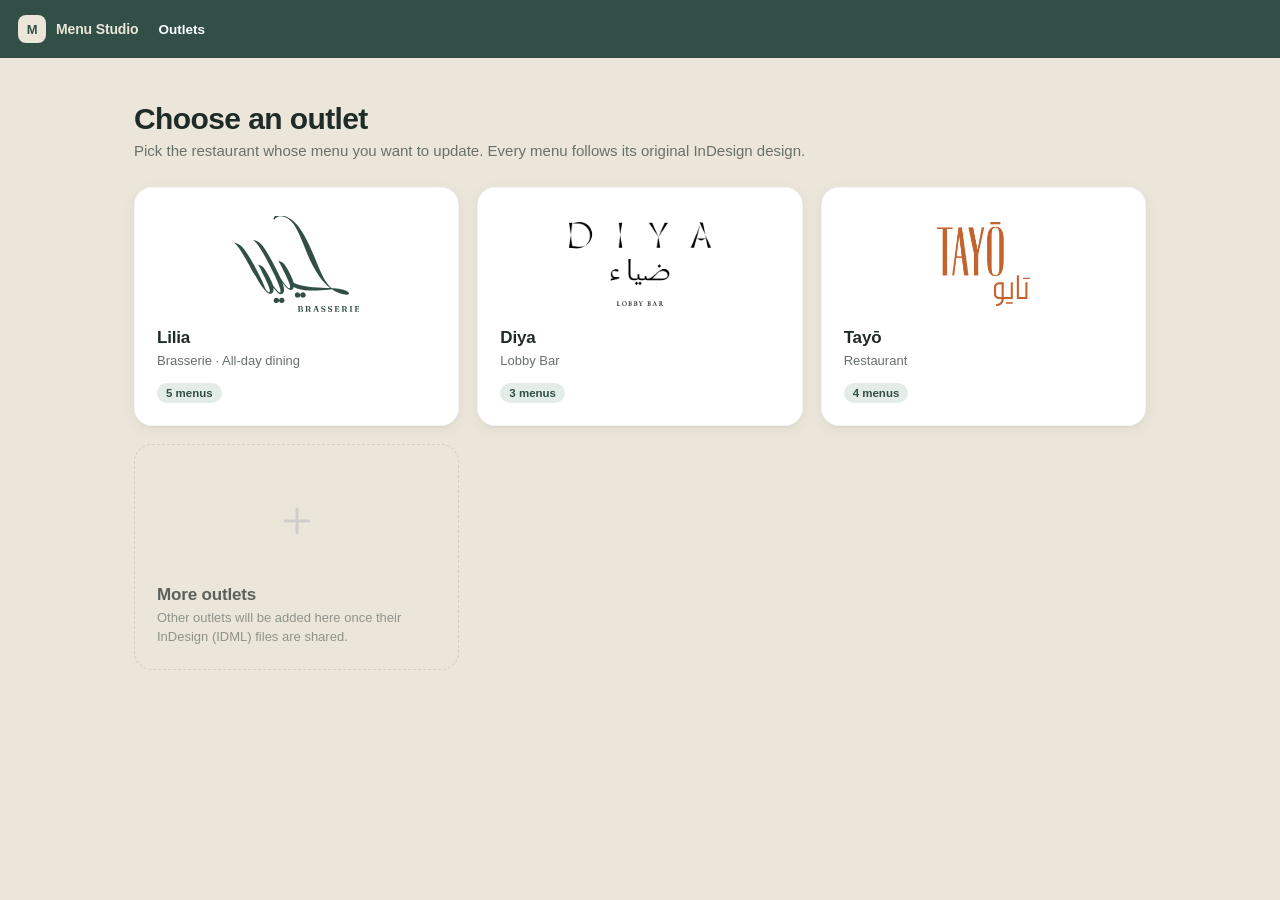
==== index.html @ 18d1db4c "Add files via upload" ====
<!DOCTYPE html>
<html lang="en">
<head>
<meta charset="utf-8">
<meta name="viewport" content="width=device-width, initial-scale=1">
<title>Menu Studio · The Mangroves Abu Dhabi</title>
<style>

@font-face{font-family:'Fraunces V';font-style:normal;font-weight:100 900;src:url([data-uri]) format('woff2');}
@font-face{font-family:'Parastoo V';font-weight:400 700;src:url([data-uri]) format('woff2');unicode-range:U+0600-06FF,U+0750-077F,U+0870-08FF,U+200C-200E,U+2010-2011,U+FB50-FDFF,U+FE70-FEFC;}
@font-face{font-family:'Parastoo V';font-weight:400 700;src:url([data-uri]) format('woff2');unicode-range:U+0000-00FF,U+0131,U+0152-0153,U+02BB-02BC,U+02C6,U+02DA,U+02DC,U+2000-206F,U+20AC,U+2122,U+2212;}
@font-face{font-family:'Archivo V';font-weight:100 900;font-stretch:62% 125%;src:url([data-uri]) format('woff2');}

@font-face{font-family:'EB Garamond V';font-style:normal;font-weight:400 800;src:url([data-uri]) format('woff2');}
@font-face{font-family:'EB Garamond V';font-style:italic;font-weight:400 800;src:url([data-uri]) format('woff2');}
@font-face{font-family:'AdobeArabicE';font-weight:400;font-style:normal;size-adjust:72.5%;src:url([data-uri]) format('woff2');}
@font-face{font-family:'AdobeArabicE';font-weight:700;font-style:normal;size-adjust:72.5%;src:url([data-uri]) format('woff2');}
@font-face{font-family:'Spectral T';font-weight:400;unicode-range:U+0000-00FF,U+0131,U+0152-0153,U+02BB-02BC,U+02C6,U+02DA,U+02DC,U+0304,U+0308,U+0329,U+2000-206F,U+20AC,U+2122,U+2191,U+2193,U+2212,U+2215,U+FEFF,U+FFFD;src:url([data-uri]) format('woff2');}
@font-face{font-family:'Spectral T';font-weight:400;unicode-range:U+0100-02BA,U+02BD-02C5,U+02C7-02CC,U+02CE-02D7,U+02DD-02FF,U+1E00-1E9F,U+2020,U+20A0-20AB,U+20AD-20C0,U+2113,U+2C60-2C7F,U+A720-A7FF;src:url([data-uri]) format('woff2');}
@font-face{font-family:'Spectral T';font-weight:500;unicode-range:U+0000-00FF,U+0131,U+0152-0153,U+02BB-02BC,U+02C6,U+02DA,U+02DC,U+0304,U+0308,U+0329,U+2000-206F,U+20AC,U+2122,U+2191,U+2193,U+2212,U+2215,U+FEFF,U+FFFD;src:url([data-uri]) format('woff2');}
@font-face{font-family:'Spectral T';font-weight:500;unicode-range:U+0100-02BA,U+02BD-02C5,U+02C7-02CC,U+02CE-02D7,U+02DD-02FF,U+1E00-1E9F,U+2020,U+20A0-20AB,U+20AD-20C0,U+2113,U+2C60-2C7F,U+A720-A7FF;src:url([data-uri]) format('woff2');}
@font-face{font-family:'Spectral T';font-weight:700;unicode-range:U+0000-00FF,U+0131,U+0152-0153,U+02BB-02BC,U+02C6,U+02DA,U+02DC,U+0304,U+0308,U+0329,U+2000-206F,U+20AC,U+2122,U+2191,U+2193,U+2212,U+2215,U+FEFF,U+FFFD;src:url([data-uri]) format('woff2');}
@font-face{font-family:'Spectral T';font-weight:700;unicode-range:U+0100-02BA,U+02BD-02C5,U+02C7-02CC,U+02CE-02D7,U+02DD-02FF,U+1E00-1E9F,U+2020,U+20A0-20AB,U+20AD-20C0,U+2113,U+2C60-2C7F,U+A720-A7FF;src:url([data-uri]) format('woff2');}
@font-face{font-family:'Readex T';font-weight:160 700;unicode-range:U+0600-06FF,U+0750-077F,U+0870-088E,U+0890-0891,U+0897-08E1,U+08E3-08FF,U+200C-200E,U+2010-2011,U+204F,U+2E41,U+FB50-FDFF,U+FE70-FE74,U+FE76-FEFC;src:url([data-uri]) format('woff2');}
@font-face{font-family:'Readex T';font-weight:160 700;unicode-range:U+0000-00FF,U+0131,U+0152-0153,U+02BB-02BC,U+02C6,U+02DA,U+02DC,U+0304,U+0308,U+0329,U+2000-206F,U+20AC,U+2122,U+2191,U+2193,U+2212,U+2215,U+FEFF,U+FFFD;src:url([data-uri]) format('woff2');}
@font-face{font-family:'Readex T';font-weight:160 700;unicode-range:U+0100-02BA,U+02BD-02C5,U+02C7-02CC,U+02CE-02D7,U+02DD-02FF,U+1E00-1E9F,U+2020,U+20A0-20AB,U+20AD-20C0,U+2113,U+2C60-2C7F,U+A720-A7FF;src:url([data-uri]) format('woff2');}

@font-face{font-family:'GPPLocal';font-weight:400;src:local('GaramondPremrPro'),local('Garamond Premier Pro');}
@font-face{font-family:'GPPLocal';font-weight:500;src:local('GaramondPremrPro-Med'),local('Garamond Premier Pro Medium');}
@font-face{font-family:'GPPLocal';font-weight:600;src:local('GaramondPremrPro-Smbd'),local('Garamond Premier Pro Semibold');}
@font-face{font-family:'GPPLocal';font-weight:400;font-style:italic;src:local('GaramondPremrPro-It'),local('Garamond Premier Pro Italic');}
@font-face{font-family:'AktivLocal';font-weight:600;src:local('AktivGroteskEx-SemiBold'),local('Aktiv Grotesk Ex SemiBold');}
@font-face{font-family:'AktivLocal';font-weight:700;src:local('AktivGroteskEx-Bold'),local('Aktiv Grotesk Ex Bold');}
@font-face{font-family:'AktivLocal';font-weight:800;src:local('AktivGroteskEx-XBold'),local('Aktiv Grotesk Ex XBold');}

:root{
  --bg:#ECE6DA; --panel:#FFFFFF; --line:#DCD3C2; --line2:#E7E0D3; --txt:#1E2B27; --mut:#68706B; --mut2:#9A9C94;
  --acc:#324F47; --acc2:#3F6359; --accbg:#E4ECE8; --danger:#C2372B; --ok:#2F8F4E;
  --r:14px; --sh:0 1px 2px rgba(0,0,0,.05),0 4px 16px rgba(0,0,0,.05);
  --ease:cubic-bezier(.2,.8,.2,1);
}
*{box-sizing:border-box}
html,body{margin:0;height:100%}
body{font-family:-apple-system,BlinkMacSystemFont,"SF Pro Text","Segoe UI",Roboto,Helvetica,Arial,sans-serif;background:var(--bg);color:var(--txt);font-size:14px;-webkit-font-smoothing:antialiased}
button{font:inherit;cursor:pointer}
input,textarea,select{font:inherit;color:inherit}
.hidden{display:none !important}

/* ---------- top bar ---------- */
.top{height:58px;display:flex;align-items:center;gap:12px;padding:0 18px;background:rgba(255,255,255,.82);backdrop-filter:saturate(180%) blur(18px);-webkit-backdrop-filter:saturate(180%) blur(18px);border-bottom:1px solid var(--line);position:sticky;top:0;z-index:20}
.brand{display:flex;align-items:center;gap:10px;font-weight:600;letter-spacing:-.01em;white-space:nowrap}
.brand .dot{width:28px;height:28px;border-radius:8px;background:var(--acc);display:grid;place-items:center;color:#fff;font-size:13px;font-weight:700}
.crumbs{display:flex;align-items:center;gap:6px;color:var(--mut);font-size:13.5px;min-width:0;overflow:hidden}
.crumbs a{color:var(--mut);text-decoration:none;padding:4px 8px;border-radius:8px;transition:background .2s}
.crumbs a:hover{background:#E9E3D7;color:var(--txt)}
.crumbs .cur{color:var(--txt);font-weight:600;padding:4px 8px;white-space:nowrap}
.sp{flex:1}
.btn{display:inline-flex;align-items:center;gap:7px;height:34px;padding:0 14px;border-radius:10px;border:1px solid var(--line);background:#fff;color:var(--txt);font-weight:500;font-size:13.5px;transition:transform .15s var(--ease),background .2s,box-shadow .2s,opacity .2s;white-space:nowrap}
.btn:hover{background:#F7F4EE}
.btn:active{transform:scale(.96)}
.btn.pri{background:var(--acc);border-color:var(--acc);color:#fff;box-shadow:0 2px 8px rgba(50,79,71,.25)}
.btn.pri:hover{background:var(--acc2)}
.btn.ghost{border-color:transparent;background:transparent}
.btn.ghost:hover{background:#E9E3D7}
.btn.sm{height:28px;padding:0 10px;font-size:12.5px;border-radius:8px}
.btn.icon{width:34px;padding:0;justify-content:center}
.btn.sm.icon{width:28px}
.btn[disabled]{opacity:.45;pointer-events:none}
.btn.loading{pointer-events:none;opacity:.85}
.btn.loading .lbl{opacity:.0}
.btn .spin{display:none;width:15px;height:15px;border:2px solid rgba(255,255,255,.45);border-top-color:#fff;border-radius:50%;animation:spin .7s linear infinite;position:absolute}
.btn{position:relative}
.btn.loading .spin{display:block}
@keyframes spin{to{transform:rotate(360deg)}}
.save-state{font-size:12.5px;color:var(--mut);display:flex;align-items:center;gap:6px;white-space:nowrap}
.save-state i{width:7px;height:7px;border-radius:50%;background:var(--ok);display:inline-block;transition:background .3s}
.save-state.dirty i{background:#E0A100}
svg.ic{width:16px;height:16px;stroke:currentColor;fill:none;stroke-width:1.8;stroke-linecap:round;stroke-linejoin:round;flex:none}

/* ---------- screens ---------- */
.screen{animation:fadeUp .35s var(--ease)}
@keyframes fadeUp{from{opacity:0;transform:translateY(8px)}to{opacity:1;transform:none}}
.wrap{max-width:1060px;margin:0 auto;padding:44px 24px 80px}
.h1{font-size:30px;font-weight:700;letter-spacing:-.02em;margin:0 0 6px}
.sub{color:var(--mut);margin:0 0 28px;font-size:15px}
.grid{display:grid;grid-template-columns:repeat(auto-fill,minmax(250px,1fr));gap:18px}
.card{background:var(--panel);border-radius:18px;box-shadow:var(--sh);padding:22px;border:1px solid rgba(0,0,0,.03);transition:transform .25s var(--ease),box-shadow .25s;cursor:pointer;position:relative;overflow:hidden}
.card:hover{transform:translateY(-3px);box-shadow:0 2px 4px rgba(0,0,0,.05),0 14px 34px rgba(0,0,0,.09)}
.card:active{transform:scale(.985)}
.card .logo{height:96px;display:flex;align-items:center;justify-content:center;margin:6px 0 16px;color:var(--acc)}
.card .logo svg{height:100%;width:auto}
.card h3{margin:0 0 4px;font-size:17px;letter-spacing:-.01em}
.card p{margin:0;color:var(--mut);font-size:13px;line-height:1.45}
.card .chip{display:inline-block;margin-top:12px;font-size:11.5px;font-weight:600;color:var(--acc);background:var(--accbg);padding:4px 9px;border-radius:20px}
.card.disabled{cursor:default;opacity:.7;background:transparent;border:1.5px dashed #CDC3B0;box-shadow:none}
.card.disabled:hover{transform:none}
.mcard{display:flex;gap:16px;align-items:flex-start}
.mthumb{width:62px;flex:none;aspect-ratio:var(--ar);background:#fff;border:1px solid var(--line);border-radius:4px;box-shadow:0 2px 6px rgba(0,0,0,.06);position:relative;overflow:hidden}
.mthumb:after{content:"";position:absolute;inset:12% 14%;border:1.2px solid var(--c);opacity:.8}
.mthumb:before{content:"";position:absolute;left:24%;right:24%;top:26%;height:38%;background:repeating-linear-gradient(var(--c) 0 1px,transparent 1px 6px);opacity:.35}
.meta{font-size:12px;color:var(--mut2);margin-top:10px}

/* ---------- editor ---------- */
.ed{display:grid;grid-template-columns:minmax(420px,520px) 1fr;height:calc(100vh - 58px)}
.left{background:#FAF8F3;border-right:1px solid var(--line);display:flex;flex-direction:column;min-height:0}
.tabs{display:flex;gap:4px;padding:12px 14px 0;}
.tab{flex:1;height:34px;border-radius:9px;border:0;background:transparent;color:var(--mut);font-weight:600;font-size:13px;transition:background .2s,color .2s}
.tab.on{background:#fff;color:var(--txt);box-shadow:0 1px 3px rgba(0,0,0,.08)}
.tabbar{margin:0 14px;padding:3px;background:#E9E3D7;border-radius:11px;display:flex;gap:2px;margin-top:12px}
.scroll{overflow:auto;padding:14px 14px 120px;flex:1;scroll-behavior:smooth}
.sec{background:#fff;border:1px solid var(--line);border-radius:var(--r);margin-bottom:12px;box-shadow:0 1px 2px rgba(0,0,0,.03);transition:box-shadow .25s,border-color .25s}
.sec.drop{border-color:var(--acc)}
.sec-h{display:flex;align-items:center;gap:8px;padding:10px 10px 10px 12px;cursor:pointer;user-select:none}
.sec-h .chev{transition:transform .25s var(--ease);color:var(--mut2)}
.sec.open .sec-h .chev{transform:rotate(90deg)}
.sec-h .t{font-weight:650;font-size:13.5px;letter-spacing:.02em;flex:1;min-width:0;overflow:hidden;text-overflow:ellipsis;white-space:nowrap}
.sec-h .t small{font-weight:500;color:var(--mut2);margin-left:6px;letter-spacing:0}
.sec-h .acts{display:flex;gap:2px;opacity:.0;transition:opacity .2s}
.sec-h:hover .acts,.sec.open .sec-h .acts{opacity:1}
.sec-b{display:none;padding:2px 12px 12px;border-top:1px solid var(--line2)}
.sec.open .sec-b{display:block;animation:fadeUp .25s var(--ease)}
.kind{font-size:10.5px;font-weight:700;letter-spacing:.06em;text-transform:uppercase;color:var(--acc);background:var(--accbg);padding:3px 7px;border-radius:6px}
.fgrid{display:grid;grid-template-columns:1fr 1fr;gap:8px;margin:10px 0}
.f{display:flex;flex-direction:column;gap:3px;min-width:0}
.f.full{grid-column:1/-1}
.f label{font-size:11px;font-weight:600;color:var(--mut);letter-spacing:.02em}
.inp{width:100%;border:1px solid var(--line);background:#fff;border-radius:9px;padding:7px 9px;font-size:13.5px;outline:none;transition:border-color .2s,box-shadow .2s;resize:vertical;min-height:34px;line-height:1.35}
.inp:focus{border-color:var(--acc);box-shadow:0 0 0 3px rgba(50,79,71,.14)}
.inp[dir=rtl]{font-family:'Parastoo V',-apple-system,sans-serif;font-size:15px}
textarea.inp{min-height:34px;field-sizing:content}
select.inp{appearance:none;background-image:linear-gradient(45deg,transparent 50%,#888 50%),linear-gradient(135deg,#888 50%,transparent 50%);background-position:calc(100% - 15px) 14px,calc(100% - 10px) 14px;background-size:5px 5px;background-repeat:no-repeat;padding-right:26px}
.tgl{display:flex;align-items:center;gap:8px;font-size:12.5px;color:var(--mut);cursor:pointer;user-select:none}
.tgl input{display:none}
.tgl .sw{width:32px;height:19px;border-radius:12px;background:#D2C9B8;position:relative;transition:background .2s;flex:none}
.tgl .sw:after{content:"";position:absolute;left:2px;top:2px;width:15px;height:15px;border-radius:50%;background:#fff;box-shadow:0 1px 2px rgba(0,0,0,.2);transition:transform .25s var(--ease)}
.tgl input:checked + .sw{background:var(--acc)}
.tgl input:checked + .sw:after{transform:translateX(13px)}
.row{display:flex;gap:14px;flex-wrap:wrap;align-items:center;margin:6px 0 10px}
.items{display:flex;flex-direction:column;gap:8px}
.it{border:1px solid var(--line2);background:#FDFCF9;border-radius:11px;padding:8px 8px 8px 6px;display:grid;grid-template-columns:18px 1fr;gap:6px;position:relative;transition:border-color .2s,box-shadow .2s,background .3s,transform .2s}
.it:focus-within{border-color:#AFC1BA;background:#fff;box-shadow:0 2px 10px rgba(0,0,0,.05)}
.it.flash{animation:flash 1.2s var(--ease)}
@keyframes flash{0%,40%{background:#D7E3DE;border-color:var(--acc)}100%{}}
.it.sub{background:#F3EFE6}
.it.dragging{opacity:.4}
.it.dropb{box-shadow:0 -2px 0 var(--acc)}
.it.dropa{box-shadow:0 2px 0 var(--acc)}
.grip{cursor:grab;color:#BDB4A3;display:flex;align-items:flex-start;justify-content:center;padding-top:7px}
.grip:active{cursor:grabbing}
.it .flds{display:grid;grid-template-columns:1fr 1fr 74px;gap:6px}
.it .flds .w2{grid-column:span 2}
.it .flds .w3{grid-column:1/-1}
.it .inp{resize:none;font-size:13px;padding:6px 8px;min-height:31px;border-radius:8px}
.it .inp[dir=rtl]{font-size:14.5px}
.it .tools{grid-column:1/-1;display:flex;gap:4px;align-items:center;margin-top:2px;padding-left:24px}
.it .tools .btn{height:24px;font-size:11.5px;padding:0 8px;color:var(--mut)}
.it .tools .tgl{font-size:11.5px}
.it .tools .tgl .sw{width:26px;height:16px}
.it .tools .tgl .sw:after{width:12px;height:12px}
.it .tools .tgl input:checked + .sw:after{transform:translateX(10px)}
.tag{font-size:10px;font-weight:700;letter-spacing:.05em;color:var(--mut);text-transform:uppercase}
.addrow{display:flex;gap:6px;margin-top:10px}
.addrow .btn{flex:1;justify-content:center;border-style:dashed;color:var(--mut);background:transparent}
.addrow .btn:hover{color:var(--acc);border-color:var(--acc);background:var(--accbg)}
.colbox{border:1px dashed var(--line);border-radius:12px;padding:8px;margin-top:10px}
.colbox h4{margin:2px 2px 6px;font-size:11.5px;letter-spacing:.06em;text-transform:uppercase;color:var(--mut)}
.note{font-size:12px;color:var(--mut);background:#F3EFE6;border-radius:10px;padding:10px 12px;line-height:1.5;margin:4px 0 12px}
.grp{background:#fff;border:1px solid var(--line);border-radius:var(--r);padding:12px;margin-bottom:12px}
.grp h3{margin:0 0 4px;font-size:13px;letter-spacing:.01em}

/* ---------- preview ---------- */
.right{display:flex;flex-direction:column;min-width:0;min-height:0;background:#E3DBCB}
.pbar{display:flex;align-items:center;gap:8px;padding:10px 16px;border-bottom:1px solid #D6CDBB;background:#EBE5D9}
.pbar .pi{font-size:12.5px;color:var(--mut)}
.pview{flex:1;overflow:auto;padding:28px 24px 80px;display:flex;flex-direction:column;align-items:center;gap:26px;scroll-behavior:smooth}
.pwrap{display:flex;flex-direction:column;align-items:center;gap:8px}
.plabel{font-size:11.5px;color:var(--mut);font-weight:500;letter-spacing:.02em}
.pshadow{box-shadow:0 1px 3px rgba(0,0,0,.08),0 12px 40px rgba(0,0,0,.12);background:#fff}
.warn{background:#FFF4E5;color:#8a5300;border:1px solid #f3d7a8;border-radius:10px;padding:8px 12px;font-size:12.5px;max-width:640px}
.toast{position:fixed;left:50%;bottom:26px;transform:translateX(-50%) translateY(20px);background:#1c1c1e;color:#fff;padding:11px 16px;border-radius:12px;font-size:13px;opacity:0;transition:all .35s var(--ease);z-index:99;box-shadow:0 10px 30px rgba(0,0,0,.25);max-width:90vw}
.toast.on{opacity:1;transform:translateX(-50%)}
.menu-pop{position:absolute;right:0;top:40px;background:#fff;border:1px solid var(--line);border-radius:12px;box-shadow:0 12px 40px rgba(0,0,0,.14);padding:6px;min-width:230px;z-index:30;animation:fadeUp .2s var(--ease)}
.menu-pop button{display:flex;width:100%;gap:9px;align-items:center;border:0;background:transparent;padding:8px 10px;border-radius:8px;font-size:13px;text-align:left}
.menu-pop button:hover{background:#F3EFE6}
.menu-pop hr{border:0;border-top:1px solid var(--line2);margin:4px 0}
.modal-bg{position:fixed;inset:0;background:rgba(0,0,0,.28);display:grid;place-items:center;z-index:50;animation:fadeIn .2s}
@keyframes fadeIn{from{opacity:0}}
.modal{background:#fff;border-radius:18px;padding:22px;width:min(520px,92vw);box-shadow:0 30px 80px rgba(0,0,0,.3);animation:fadeUp .3s var(--ease);max-height:88vh;overflow:auto}
.modal h2{margin:0 0 6px;font-size:18px}
.modal p{color:var(--mut);margin:0 0 14px;line-height:1.5;font-size:13.5px}
.modal ol{padding-left:18px;color:var(--txt);line-height:1.7;font-size:13.5px;margin:0 0 16px}
.fontslot{display:flex;align-items:center;gap:10px;padding:9px 0;border-top:1px solid var(--line2);font-size:13px}
.fontslot b{flex:1;font-weight:600}
.fontslot .st{color:var(--mut);font-size:12px}

/* ---------- The Mangroves Abu Dhabi, LXR — brand top bar (Pantone 554 #324F47 / Warm Grey 1 #ECE6DA) ---------- */
.top{background:#324F47 !important;color:#ECE6DA;border-bottom:0 !important;backdrop-filter:none !important;-webkit-backdrop-filter:none !important}
.top .brand .dot{background:#ECE6DA;color:#324F47}
.top .crumbs,.top .crumbs a{color:rgba(236,230,218,.72)}
.top .crumbs a:hover{background:rgba(255,255,255,.1);color:#fff}
.top .crumbs .cur{color:#fff}
.top .btn.ghost{color:#ECE6DA}
.top .btn.ghost:hover{background:rgba(255,255,255,.12)}
.top .btn.pri{background:#ECE6DA;border-color:#ECE6DA;color:#324F47;box-shadow:none}
.top .btn.pri:hover{background:#fff}
.top .btn .spin{border-color:rgba(50,79,71,.3);border-top-color:#324F47}
.top .save-state{color:rgba(236,230,218,.8)}
.top .menu-pop{color:var(--txt)}
.top .menu-pop .btn.ghost,.top .menu-pop button{color:var(--txt)}

/* ================= MENU PAGE RENDERING (all units in pt) ================= */
.pg{position:relative;background:#fff;overflow:hidden;color:var(--ink);font-kerning:normal;text-rendering:geometricPrecision;-webkit-font-smoothing:antialiased}
.pg *{box-sizing:content-box}
.pg .a{position:absolute}
.pg .fr{font-family:'Fraunces V',Georgia,serif;font-weight:300;font-size:11pt;font-variation-settings:'opsz' 144}
.pg .fr8{font-size:8pt}
.pg .fr9,.pg .psm{font-size:9pt}
.pg .fr10{font-size:10pt}
.pg span{line-height:0}
.pg .ak{font-family:'AktivUser','AktivLocal','Archivo V',Arial,sans-serif;font-weight:600;font-stretch:115%;font-size:12pt}
.pg .ak .ar,.pg .ar.sb{font-weight:600}
.pg .ak .ar{font-size:1.1em}
.pg .fr .ar{font-size:1.1818em}
.pg .xb{font-weight:800}
.pg .bd{font-weight:700}
.pg .t200{letter-spacing:.2em}
.pg .t150{letter-spacing:.15em}
.pg .t100{letter-spacing:.1em}
.pg .caps{text-transform:uppercase}
.pg .ar{font-family:'Parastoo V',sans-serif;letter-spacing:0;font-variation-settings:normal}
.pg .rtl{direction:rtl;unicode-bidi:isolate}
.pg .gr{font-family:'GPPUser','GPPLocal','EB Garamond V',Garamond,serif;font-weight:400}
.pg .gr .b,.pg .gr.b{font-weight:600}
.pg .gr.m{font-weight:500}
.pg .gr.i{font-style:italic}
.pg .aa{font-family:'AdobeArabicUser','Adobe Arabic','AdobeArabicE','GPPUser','GPPLocal','EB Garamond V',serif;font-weight:400;letter-spacing:0}
.pg .aa .b,.pg .aa.b{font-weight:700}
.pg .aa.i{font-style:italic}
.pg .diecut-fill{fill:rgba(70,55,40,.075)}
.pg .al{font-family:'AlvUser','Alverata','Spectral T',Georgia,serif;font-weight:400;letter-spacing:0}
.pg .al.m,.pg .al .m{font-weight:500}
.pg .al.b,.pg .al .b{font-weight:700}
.pg .gc{font-family:'GCAUser','Greycliff Arabic CF','Readex T','Noto Sans JP',sans-serif;font-weight:400;letter-spacing:0}
.pg .gc.b,.pg .gc .b{font-weight:700}
@media print{.pg .fold{display:none}}
@media print{.pg .diecut-fill{display:none}}
.pg .pa{font-family:'Parastoo V',sans-serif;font-size:9pt;line-height:9pt;letter-spacing:-.01em}
.pg .c{text-align:center}
.pg .r{text-align:right}
.pg .l{text-align:left}
.pg .nw{white-space:nowrap}
.pg .pre{white-space:pre-wrap}
.pg .blk{position:absolute}
.pg .rule{position:absolute;height:0;border-top-style:solid;border-top-color:currentColor}
.pg .prc{position:absolute;right:0;top:0;text-align:right;white-space:pre}
.pg .hl{outline:1.5pt solid rgba(115,105,34,.0);outline-offset:2pt;transition:outline-color .25s;cursor:pointer}
.pview .pg .hl:hover{outline-color:rgba(115,105,34,.28)}
.pview .pg .hl.sel{outline-color:rgba(115,105,34,.6)}
.pg .ovf{background:repeating-linear-gradient(45deg,rgba(220,60,40,.10) 0 4pt,transparent 4pt 8pt)}

#measure{position:absolute;left:-20000px;top:0;visibility:hidden;width:2000pt}
#printRoot{display:none}
@media print{
  html,body{background:#fff !important;height:auto}
  body>*:not(#printRoot){display:none !important}
  #printRoot{display:block !important}
  #printRoot .pg{break-after:page;page-break-after:always}
  #printRoot .pg:last-child{break-after:auto;page-break-after:auto}
  *{-webkit-print-color-adjust:exact !important;print-color-adjust:exact !important}
}
@media (max-width:900px){.ed{grid-template-columns:1fr;height:auto}.right{min-height:80vh}}
</style>
<style id="pageSizeCss"></style>
<style id="userFontsCss"></style>
</head>
<body>
<header class="top" id="top">
  <div class="brand"><div class="dot">M</div><span>Menu Studio</span></div>
  <nav class="crumbs" id="crumbs"></nav>
  <div class="sp"></div>
  <div id="topActions" style="display:flex;gap:8px;align-items:center"></div>
</header>
<main id="app"></main>
<div id="measure" class="pg"></div>
<div id="printRoot"></div>
<div class="toast" id="toast"></div>
<script>
const LOGOS={"ar": {"w": 161.0, "h": 123.08, "d": "M87.33 119.51C87.12 119.43 86.88 119.37 86.63 119.33C86.77 119.29 86.9 119.26 87.02 119.2C87.41 119.04 87.71 118.82 87.91 118.54C88.12 118.26 88.22 117.94 88.22 117.59C88.22 117.16 88.09 116.78 87.85 116.46C87.6 116.14 87.25 115.89 86.78 115.71C86.32 115.52 85.75 115.43 85.09 115.43C85.09 115.43 82.22 115.43 82.22 115.43C82.1 115.43 82.02 115.46 81.97 115.5C81.91 115.55 81.89 115.61 81.89 115.68C81.89 115.82 81.96 115.91 82.12 115.96C82.12 115.96 82.41 116.03 82.41 116.03C82.5 116.05 82.57 116.09 82.61 116.14C82.66 116.19 82.68 116.26 82.68 116.34C82.68 116.34 82.68 121.98 82.68 121.98C82.68 122.06 82.66 122.12 82.61 122.17C82.57 122.22 82.5 122.26 82.41 122.28C82.41 122.28 82.12 122.35 82.12 122.35C81.96 122.4 81.89 122.49 81.89 122.63C81.89 122.7 81.91 122.77 81.97 122.81C82.02 122.86 82.1 122.88 82.22 122.88C82.22 122.88 85.9 122.88 85.9 122.88C86.81 122.88 87.5 122.71 87.96 122.38C88.41 122.05 88.64 121.62 88.64 121.09C88.64 120.73 88.53 120.42 88.3 120.15C88.07 119.87 87.74 119.66 87.33 119.51ZM84.82 115.93C85.21 115.93 85.54 116.01 85.81 116.15C86.08 116.29 86.29 116.49 86.43 116.75C86.57 117.01 86.64 117.32 86.64 117.67C86.64 118 86.58 118.28 86.46 118.51C86.35 118.74 86.18 118.91 85.96 119.03C85.74 119.15 85.47 119.21 85.16 119.21C85.16 119.21 84.33 119.21 84.33 119.21C84.33 119.21 84.33 115.93 84.33 115.93C84.33 115.93 84.82 115.93 84.82 115.93ZM86.82 121.75C86.71 121.95 86.55 122.11 86.34 122.22C86.12 122.33 85.86 122.38 85.54 122.38C85.54 122.38 84.98 122.38 84.98 122.38C84.77 122.38 84.61 122.34 84.5 122.25C84.39 122.16 84.33 122.03 84.33 121.85C84.33 121.85 84.33 119.65 84.33 119.65C84.33 119.65 85.3 119.65 85.3 119.65C85.85 119.65 86.26 119.77 86.55 120.03C86.84 120.28 86.98 120.62 86.98 121.04C86.98 121.31 86.93 121.55 86.82 121.75ZM98.55 122.35C98.43 122.32 98.34 122.27 98.27 122.22C98.2 122.16 98.14 122.08 98.07 121.97C98.07 121.97 96.75 119.87 96.75 119.87C96.94 119.8 97.12 119.72 97.27 119.61C97.55 119.43 97.77 119.19 97.92 118.91C98.07 118.64 98.15 118.33 98.15 117.99C98.15 117.49 98.01 117.05 97.72 116.67C97.43 116.28 97.01 115.98 96.46 115.76C95.91 115.54 95.23 115.43 94.44 115.43C94.44 115.43 91.79 115.43 91.79 115.43C91.68 115.43 91.6 115.46 91.54 115.5C91.49 115.55 91.46 115.61 91.46 115.68C91.46 115.82 91.54 115.91 91.69 115.96C91.69 115.96 91.99 116.03 91.99 116.03C92.08 116.05 92.15 116.09 92.19 116.14C92.23 116.19 92.26 116.26 92.26 116.34C92.26 116.34 92.26 121.98 92.26 121.98C92.26 122.06 92.23 122.12 92.19 122.17C92.15 122.22 92.08 122.26 91.99 122.28C91.99 122.28 91.69 122.35 91.69 122.35C91.54 122.4 91.46 122.49 91.46 122.63C91.46 122.7 91.49 122.77 91.54 122.81C91.6 122.86 91.68 122.88 91.79 122.88C91.79 122.88 94.4 122.88 94.4 122.88C94.62 122.88 94.73 122.8 94.73 122.63C94.73 122.56 94.72 122.51 94.69 122.47C94.66 122.42 94.59 122.39 94.51 122.35C94.51 122.35 94.14 122.28 94.14 122.28C94.06 122.26 94 122.22 93.96 122.17C93.92 122.12 93.9 122.06 93.9 121.98C93.9 121.98 93.9 120.01 93.9 120.01C94.07 120.06 94.25 120.11 94.45 120.14C94.65 120.17 94.86 120.18 95.08 120.18C95.12 120.18 95.16 120.18 95.2 120.18C95.2 120.18 96.3 122.05 96.3 122.05C96.35 122.14 96.37 122.21 96.36 122.26C96.35 122.31 96.31 122.35 96.23 122.39C96.23 122.39 96.07 122.42 96.07 122.42C96.02 122.45 95.98 122.48 95.96 122.51C95.93 122.54 95.92 122.58 95.92 122.63C95.92 122.8 96.03 122.88 96.24 122.88C96.24 122.88 98.51 122.88 98.51 122.88C98.62 122.88 98.7 122.86 98.76 122.81C98.81 122.77 98.84 122.7 98.84 122.63C98.84 122.56 98.82 122.51 98.78 122.47C98.74 122.42 98.66 122.38 98.55 122.35ZM94.8 119.64C94.63 119.64 94.46 119.63 94.3 119.6C94.15 119.58 94.03 119.55 93.9 119.51C93.9 119.51 93.9 115.94 93.9 115.94C93.9 115.94 94.37 115.94 94.37 115.94C94.79 115.94 95.16 116.03 95.47 116.21C95.78 116.39 96.02 116.63 96.19 116.94C96.36 117.25 96.45 117.61 96.45 118.01C96.45 118.55 96.3 118.95 96.01 119.23C95.72 119.5 95.32 119.64 94.8 119.64ZM108.78 122.34C108.66 122.3 108.57 122.24 108.5 122.15C108.44 122.07 108.38 121.94 108.32 121.76C108.32 121.76 106.52 116.34 106.52 116.34C106.48 116.22 106.47 116.14 106.49 116.08C106.51 116.03 106.57 115.99 106.66 115.96C106.75 115.93 106.82 115.89 106.86 115.85C106.9 115.8 106.92 115.75 106.92 115.68C106.92 115.6 106.89 115.54 106.84 115.5C106.78 115.46 106.7 115.43 106.59 115.43C106.59 115.43 103.97 115.43 103.97 115.43C103.86 115.43 103.77 115.46 103.72 115.5C103.66 115.54 103.64 115.6 103.64 115.68C103.64 115.75 103.66 115.8 103.7 115.85C103.74 115.89 103.81 115.93 103.91 115.96C104.03 116 104.1 116.06 104.12 116.13C104.15 116.2 104.13 116.31 104.08 116.47C104.08 116.47 102.38 121.65 102.38 121.65C102.31 121.86 102.25 122.01 102.2 122.1C102.14 122.18 102.06 122.25 101.95 122.31C101.95 122.31 101.78 122.38 101.78 122.38C101.7 122.41 101.65 122.45 101.61 122.49C101.58 122.53 101.57 122.58 101.57 122.63C101.57 122.71 101.59 122.77 101.65 122.81C101.7 122.86 101.79 122.88 101.9 122.88C101.9 122.88 103.57 122.88 103.57 122.88C103.68 122.88 103.77 122.86 103.82 122.81C103.87 122.77 103.9 122.7 103.9 122.63C103.9 122.57 103.88 122.52 103.84 122.48C103.8 122.44 103.75 122.41 103.67 122.38C103.67 122.38 103.38 122.31 103.38 122.31C103.26 122.26 103.17 122.21 103.11 122.15C103.06 122.09 103.03 122.01 103.03 121.92C103.03 121.83 103.06 121.71 103.1 121.56C103.1 121.56 103.48 120.42 103.48 120.42C103.48 120.42 106.16 120.42 106.16 120.42C106.16 120.42 106.62 121.86 106.62 121.86C106.67 122.01 106.69 122.11 106.7 122.17C106.7 122.24 106.66 122.28 106.57 122.31C106.57 122.31 106.26 122.38 106.26 122.38C106.18 122.4 106.12 122.43 106.08 122.47C106.05 122.51 106.03 122.57 106.03 122.63C106.03 122.7 106.06 122.77 106.11 122.81C106.17 122.86 106.25 122.88 106.36 122.88C106.36 122.88 108.71 122.88 108.71 122.88C108.82 122.88 108.91 122.86 108.96 122.81C109.02 122.77 109.04 122.7 109.04 122.63C109.04 122.56 109.03 122.5 108.99 122.46C108.96 122.42 108.88 122.38 108.78 122.34ZM103.66 119.85C103.66 119.85 104.82 116.29 104.82 116.29C104.82 116.29 105.97 119.85 105.97 119.85C105.97 119.85 103.66 119.85 103.66 119.85ZM114.41 115.85C114.68 115.85 114.95 115.9 115.22 116.01C115.49 116.12 115.74 116.3 115.99 116.55C116.24 116.81 116.47 117.15 116.69 117.58C116.73 117.67 116.79 117.73 116.85 117.76C116.92 117.79 117 117.8 117.08 117.77C117.17 117.74 117.22 117.69 117.26 117.62C117.29 117.55 117.29 117.46 117.27 117.37C117.27 117.37 116.77 115.64 116.77 115.64C116.72 115.5 116.68 115.4 116.63 115.35C116.57 115.3 116.51 115.28 116.43 115.28C116.33 115.28 116.25 115.31 116.21 115.38C116.16 115.45 116.11 115.52 116.07 115.59C116.03 115.66 115.97 115.69 115.89 115.69C115.8 115.69 115.69 115.66 115.55 115.59C115.42 115.52 115.25 115.46 115.04 115.39C114.83 115.33 114.56 115.3 114.24 115.3C113.75 115.3 113.31 115.39 112.94 115.57C112.57 115.75 112.28 116 112.08 116.33C111.87 116.66 111.77 117.04 111.77 117.47C111.77 117.87 111.84 118.23 111.99 118.53C112.14 118.84 112.37 119.11 112.7 119.33C113.02 119.56 113.45 119.76 113.99 119.94C114.51 120.11 114.91 120.27 115.18 120.42C115.45 120.58 115.63 120.74 115.72 120.9C115.82 121.07 115.86 121.25 115.86 121.46C115.86 121.77 115.75 122.02 115.55 122.21C115.34 122.39 115.05 122.49 114.69 122.49C114.43 122.49 114.18 122.44 113.93 122.34C113.68 122.24 113.44 122.07 113.21 121.84C112.99 121.61 112.77 121.3 112.58 120.91C112.53 120.82 112.47 120.75 112.41 120.72C112.34 120.68 112.27 120.68 112.18 120.72C112.1 120.74 112.04 120.78 112.01 120.84C111.97 120.89 111.97 120.96 111.98 121.05C111.98 121.05 112.34 122.76 112.34 122.76C112.36 122.87 112.39 122.95 112.44 122.99C112.49 123.04 112.55 123.06 112.63 123.06C112.7 123.06 112.76 123.04 112.8 123C112.85 122.96 112.89 122.91 112.93 122.85C112.98 122.8 113.02 122.75 113.06 122.7C113.11 122.66 113.16 122.64 113.23 122.64C113.3 122.64 113.4 122.67 113.54 122.74C113.67 122.81 113.84 122.88 114.05 122.94C114.25 123.01 114.5 123.05 114.79 123.05C115.32 123.05 115.76 122.95 116.13 122.76C116.49 122.57 116.77 122.32 116.97 122C117.16 121.68 117.26 121.33 117.26 120.94C117.26 120.57 117.19 120.24 117.05 119.96C116.91 119.67 116.67 119.42 116.35 119.19C116.03 118.96 115.59 118.75 115.04 118.55C114.54 118.37 114.16 118.2 113.9 118.03C113.64 117.87 113.46 117.7 113.37 117.53C113.28 117.35 113.23 117.17 113.23 116.97C113.23 116.63 113.33 116.36 113.55 116.16C113.76 115.95 114.04 115.85 114.41 115.85ZM123.1 115.85C123.37 115.85 123.64 115.9 123.9 116.01C124.17 116.12 124.43 116.3 124.68 116.55C124.92 116.81 125.16 117.15 125.37 117.58C125.42 117.67 125.47 117.73 125.54 117.76C125.61 117.79 125.68 117.8 125.77 117.77C125.85 117.74 125.91 117.69 125.94 117.62C125.97 117.55 125.98 117.46 125.95 117.37C125.95 117.37 125.45 115.64 125.45 115.64C125.41 115.5 125.36 115.4 125.31 115.35C125.26 115.3 125.19 115.28 125.11 115.28C125.01 115.28 124.94 115.31 124.89 115.38C124.84 115.45 124.8 115.52 124.76 115.59C124.72 115.66 124.66 115.69 124.57 115.69C124.49 115.69 124.37 115.66 124.24 115.59C124.1 115.52 123.93 115.46 123.72 115.39C123.51 115.33 123.25 115.3 122.93 115.3C122.43 115.3 122 115.39 121.63 115.57C121.26 115.75 120.97 116 120.76 116.33C120.56 116.66 120.46 117.04 120.46 117.47C120.46 117.87 120.53 118.23 120.68 118.53C120.82 118.84 121.06 119.11 121.38 119.33C121.71 119.56 122.14 119.76 122.68 119.94C123.2 120.11 123.59 120.27 123.86 120.42C124.13 120.58 124.31 120.74 124.41 120.9C124.5 121.07 124.55 121.25 124.54 121.46C124.54 121.77 124.44 122.02 124.23 122.21C124.02 122.39 123.74 122.49 123.38 122.49C123.12 122.49 122.86 122.44 122.61 122.34C122.36 122.24 122.13 122.07 121.9 121.84C121.67 121.61 121.46 121.3 121.26 120.91C121.21 120.82 121.16 120.75 121.09 120.72C121.03 120.68 120.95 120.68 120.87 120.72C120.79 120.74 120.73 120.78 120.69 120.84C120.66 120.89 120.65 120.96 120.67 121.05C120.67 121.05 121.03 122.76 121.03 122.76C121.04 122.87 121.08 122.95 121.13 122.99C121.18 123.04 121.24 123.06 121.31 123.06C121.38 123.06 121.44 123.04 121.49 123C121.54 122.96 121.58 122.91 121.62 122.85C121.66 122.8 121.7 122.75 121.75 122.7C121.79 122.66 121.85 122.64 121.92 122.64C121.99 122.64 122.09 122.67 122.22 122.74C122.35 122.81 122.52 122.88 122.73 122.94C122.94 123.01 123.19 123.05 123.48 123.05C124 123.05 124.45 122.95 124.81 122.76C125.18 122.57 125.46 122.32 125.65 122C125.84 121.68 125.94 121.33 125.95 120.94C125.95 120.57 125.88 120.24 125.73 119.96C125.59 119.67 125.36 119.42 125.04 119.19C124.71 118.96 124.28 118.75 123.73 118.55C123.23 118.37 122.85 118.2 122.58 118.03C122.32 117.87 122.15 117.7 122.05 117.53C121.96 117.35 121.92 117.17 121.92 116.97C121.92 116.63 122.02 116.36 122.23 116.16C122.44 115.95 122.73 115.85 123.1 115.85ZM135.01 120.58C134.93 120.57 134.86 120.58 134.8 120.61C134.74 120.64 134.69 120.69 134.65 120.77C134.46 121.21 134.29 121.54 134.13 121.77C133.97 121.99 133.8 122.14 133.62 122.22C133.45 122.29 133.24 122.33 133 122.33C133 122.33 132.06 122.33 132.06 122.33C131.86 122.33 131.7 122.29 131.6 122.2C131.5 122.12 131.45 121.98 131.45 121.8C131.45 121.8 131.45 119.41 131.45 119.41C131.45 119.41 132.68 119.41 132.68 119.41C132.84 119.41 132.97 119.43 133.07 119.46C133.17 119.49 133.26 119.55 133.35 119.63C133.43 119.72 133.52 119.84 133.61 120.01C133.65 120.08 133.71 120.12 133.77 120.14C133.83 120.16 133.9 120.16 133.97 120.14C134.05 120.11 134.1 120.08 134.12 120.02C134.15 119.96 134.15 119.89 134.13 119.8C134.13 119.8 133.72 118.22 133.72 118.22C133.68 118.06 133.6 117.98 133.46 117.99C133.39 117.99 133.33 118.01 133.29 118.06C133.24 118.1 133.21 118.16 133.19 118.25C133.14 118.5 133.07 118.66 132.98 118.75C132.89 118.83 132.74 118.88 132.52 118.88C132.52 118.88 131.45 118.88 131.45 118.88C131.45 118.88 131.45 115.98 131.45 115.98C131.45 115.98 132.84 115.98 132.84 115.98C133.02 115.98 133.18 116 133.31 116.03C133.45 116.06 133.57 116.12 133.69 116.21C133.81 116.3 133.92 116.43 134.04 116.6C134.15 116.77 134.27 116.99 134.41 117.26C134.45 117.36 134.51 117.42 134.58 117.45C134.66 117.49 134.74 117.49 134.83 117.46C134.91 117.43 134.97 117.39 134.99 117.33C135.02 117.27 135.02 117.19 135 117.1C135 117.1 134.57 115.62 134.57 115.62C134.53 115.47 134.48 115.37 134.42 115.31C134.37 115.25 134.28 115.22 134.18 115.22C134.08 115.22 133.99 115.24 133.92 115.27C133.84 115.31 133.77 115.35 133.68 115.38C133.6 115.42 133.49 115.43 133.37 115.43C133.37 115.43 129.34 115.43 129.34 115.43C129.22 115.43 129.14 115.46 129.09 115.5C129.03 115.55 129 115.61 129 115.68C129 115.82 129.08 115.91 129.23 115.96C129.23 115.96 129.54 116.03 129.54 116.03C129.62 116.05 129.69 116.09 129.73 116.14C129.78 116.19 129.8 116.26 129.8 116.34C129.8 116.34 129.8 121.98 129.8 121.98C129.8 122.06 129.78 122.12 129.73 122.17C129.69 122.22 129.62 122.26 129.54 122.28C129.54 122.28 129.23 122.35 129.23 122.35C129.08 122.4 129 122.49 129 122.63C129 122.7 129.03 122.77 129.09 122.81C129.14 122.86 129.22 122.88 129.34 122.88C129.34 122.88 133.56 122.88 133.56 122.88C133.69 122.88 133.79 122.9 133.88 122.93C133.97 122.96 134.05 122.99 134.12 123.03C134.19 123.06 134.27 123.08 134.35 123.08C134.47 123.08 134.56 123.04 134.62 122.98C134.68 122.91 134.73 122.81 134.77 122.68C134.77 122.68 135.22 120.94 135.22 120.94C135.25 120.85 135.25 120.76 135.21 120.7C135.17 120.64 135.1 120.6 135.01 120.58ZM145.15 122.35C145.03 122.32 144.94 122.27 144.88 122.22C144.81 122.16 144.74 122.08 144.67 121.97C144.67 121.97 143.36 119.87 143.36 119.87C143.55 119.8 143.72 119.72 143.88 119.61C144.16 119.43 144.37 119.19 144.52 118.91C144.68 118.64 144.75 118.33 144.75 117.99C144.75 117.49 144.61 117.05 144.32 116.67C144.03 116.28 143.62 115.98 143.06 115.76C142.51 115.54 141.84 115.43 141.04 115.43C141.04 115.43 138.39 115.43 138.39 115.43C138.28 115.43 138.2 115.46 138.15 115.5C138.09 115.55 138.07 115.61 138.07 115.68C138.07 115.82 138.14 115.91 138.29 115.96C138.29 115.96 138.59 116.03 138.59 116.03C138.68 116.05 138.75 116.09 138.79 116.14C138.84 116.19 138.86 116.26 138.86 116.34C138.86 116.34 138.86 121.98 138.86 121.98C138.86 122.06 138.84 122.12 138.79 122.17C138.75 122.22 138.68 122.26 138.59 122.28C138.59 122.28 138.29 122.35 138.29 122.35C138.14 122.4 138.07 122.49 138.07 122.63C138.07 122.7 138.09 122.77 138.15 122.81C138.2 122.86 138.28 122.88 138.39 122.88C138.39 122.88 141.01 122.88 141.01 122.88C141.23 122.88 141.34 122.8 141.34 122.63C141.34 122.56 141.32 122.51 141.29 122.47C141.26 122.42 141.2 122.39 141.11 122.35C141.11 122.35 140.75 122.28 140.75 122.28C140.67 122.26 140.61 122.22 140.57 122.17C140.53 122.12 140.51 122.06 140.51 121.98C140.51 121.98 140.51 120.01 140.51 120.01C140.68 120.06 140.86 120.11 141.06 120.14C141.26 120.17 141.46 120.18 141.68 120.18C141.73 120.18 141.77 120.18 141.81 120.18C141.81 120.18 142.9 122.05 142.9 122.05C142.96 122.14 142.98 122.21 142.97 122.26C142.96 122.31 142.91 122.35 142.84 122.39C142.84 122.39 142.68 122.42 142.68 122.42C142.63 122.45 142.59 122.48 142.56 122.51C142.54 122.54 142.52 122.58 142.52 122.63C142.52 122.8 142.63 122.88 142.84 122.88C142.84 122.88 145.11 122.88 145.11 122.88C145.22 122.88 145.31 122.86 145.36 122.81C145.42 122.77 145.44 122.7 145.44 122.63C145.44 122.56 145.42 122.51 145.38 122.47C145.34 122.42 145.26 122.38 145.15 122.35ZM141.41 119.64C141.23 119.64 141.06 119.63 140.9 119.6C140.76 119.58 140.63 119.55 140.51 119.51C140.51 119.51 140.51 115.94 140.51 115.94C140.51 115.94 140.98 115.94 140.98 115.94C141.39 115.94 141.76 116.03 142.07 116.21C142.38 116.39 142.63 116.63 142.8 116.94C142.97 117.25 143.05 117.61 143.05 118.01C143.05 118.55 142.91 118.95 142.62 119.23C142.33 119.5 141.92 119.64 141.41 119.64ZM150.88 116.14C150.93 116.09 151 116.05 151.09 116.03C151.09 116.03 151.38 115.96 151.38 115.96C151.54 115.91 151.61 115.82 151.61 115.68C151.61 115.61 151.59 115.55 151.53 115.5C151.48 115.46 151.4 115.43 151.28 115.43C151.28 115.43 148.7 115.43 148.7 115.43C148.59 115.43 148.51 115.46 148.45 115.5C148.4 115.55 148.37 115.61 148.37 115.68C148.37 115.82 148.45 115.91 148.6 115.96C148.6 115.96 148.9 116.03 148.9 116.03C148.99 116.05 149.06 116.09 149.1 116.14C149.14 116.19 149.17 116.26 149.17 116.34C149.17 116.34 149.17 121.98 149.17 121.98C149.17 122.06 149.14 122.12 149.1 122.17C149.06 122.22 148.99 122.26 148.9 122.28C148.9 122.28 148.6 122.35 148.6 122.35C148.45 122.4 148.37 122.49 148.37 122.63C148.37 122.7 148.4 122.77 148.45 122.81C148.51 122.86 148.59 122.88 148.7 122.88C148.7 122.88 151.28 122.88 151.28 122.88C151.4 122.88 151.48 122.86 151.53 122.81C151.59 122.77 151.61 122.7 151.61 122.63C151.61 122.49 151.54 122.4 151.38 122.35C151.38 122.35 151.09 122.28 151.09 122.28C151 122.26 150.93 122.22 150.88 122.17C150.84 122.12 150.82 122.06 150.82 121.98C150.82 121.98 150.82 116.34 150.82 116.34C150.82 116.26 150.84 116.19 150.88 116.14ZM160.98 120.7C160.94 120.64 160.88 120.6 160.78 120.58C160.71 120.57 160.64 120.58 160.57 120.61C160.51 120.64 160.46 120.69 160.43 120.77C160.24 121.21 160.06 121.54 159.9 121.77C159.74 121.99 159.57 122.14 159.4 122.22C159.22 122.29 159.01 122.33 158.77 122.33C158.77 122.33 157.84 122.33 157.84 122.33C157.63 122.33 157.48 122.29 157.38 122.2C157.28 122.12 157.23 121.98 157.23 121.8C157.23 121.8 157.23 119.41 157.23 119.41C157.23 119.41 158.45 119.41 158.45 119.41C158.61 119.41 158.74 119.43 158.85 119.46C158.95 119.49 159.04 119.55 159.12 119.63C159.2 119.72 159.29 119.84 159.39 120.01C159.43 120.08 159.48 120.12 159.54 120.14C159.61 120.16 159.68 120.16 159.75 120.14C159.82 120.11 159.88 120.08 159.9 120.02C159.92 119.96 159.92 119.89 159.9 119.8C159.9 119.8 159.5 118.22 159.5 118.22C159.46 118.06 159.37 117.98 159.23 117.99C159.16 117.99 159.11 118.01 159.06 118.06C159.01 118.1 158.98 118.16 158.96 118.25C158.91 118.5 158.85 118.66 158.76 118.75C158.67 118.83 158.51 118.88 158.29 118.88C158.29 118.88 157.23 118.88 157.23 118.88C157.23 118.88 157.23 115.98 157.23 115.98C157.23 115.98 158.61 115.98 158.61 115.98C158.8 115.98 158.95 116 159.09 116.03C159.22 116.06 159.35 116.12 159.46 116.21C159.58 116.3 159.7 116.43 159.81 116.6C159.92 116.77 160.05 116.99 160.18 117.26C160.23 117.36 160.28 117.42 160.36 117.45C160.43 117.49 160.51 117.49 160.6 117.46C160.68 117.43 160.74 117.39 160.77 117.33C160.8 117.27 160.8 117.19 160.77 117.1C160.77 117.1 160.35 115.62 160.35 115.62C160.31 115.47 160.26 115.37 160.2 115.31C160.14 115.25 160.06 115.22 159.95 115.22C159.85 115.22 159.77 115.24 159.69 115.27C159.62 115.31 159.54 115.35 159.46 115.38C159.37 115.42 159.27 115.43 159.14 115.43C159.14 115.43 155.11 115.43 155.11 115.43C154.99 115.43 154.91 115.46 154.86 115.5C154.81 115.55 154.78 115.61 154.78 115.68C154.78 115.82 154.86 115.91 155.01 115.96C155.01 115.96 155.31 116.03 155.31 116.03C155.4 116.05 155.46 116.09 155.51 116.14C155.55 116.19 155.58 116.26 155.58 116.34C155.58 116.34 155.58 121.98 155.58 121.98C155.58 122.06 155.55 122.12 155.51 122.17C155.46 122.22 155.4 122.26 155.31 122.28C155.31 122.28 155.01 122.35 155.01 122.35C154.86 122.4 154.78 122.49 154.78 122.63C154.78 122.7 154.81 122.77 154.86 122.81C154.91 122.86 154.99 122.88 155.11 122.88C155.11 122.88 159.34 122.88 159.34 122.88C159.46 122.88 159.57 122.9 159.65 122.93C159.74 122.96 159.82 122.99 159.89 123.03C159.97 123.06 160.04 123.08 160.12 123.08C160.24 123.08 160.34 123.04 160.4 122.98C160.46 122.91 160.51 122.81 160.54 122.68C160.54 122.68 161 120.94 161 120.94C161.02 120.85 161.02 120.76 160.98 120.7ZM142.89 95.4C139.43 93.91 135.37 93.28 131.33 92.88C129.38 92.64 127.26 92.57 125.47 92.5C115.44 84.46 110.15 68.99 101.7 48.89C88.62 17.74 78.19 4.5 64.94 0C59.76-1.76 53.58-1.81 51.22 1.69C50.52 2.85 50.51 4.14 51.25 4.5C51.82 4.7 51.89 4.18 52.82 3.31C56.74-0.42 61.39 0.09 65.13 1.36C77.51 5.57 82.83 21.59 94.2 48.93C103.44 71.13 113.61 84.81 123.36 92.43C111.12 92.25 91.13 90.95 80.86 87.46C79.22 86.91 77.73 86.3 76.39 85.62C75.97 83.53 75.21 81.19 74.07 78.71C71.75 73.51 66.65 64.13 63.53 60.7C62.35 59.44 58.13 57.68 56.85 57.36C62.61 67.6 68.11 79.27 70.14 84.38C71.91 88.97 72.73 92.58 71.07 92.77C69.31 92.92 65.35 87.81 63.31 84.97C61.94 82.99 60.27 80.31 58.82 77.89C58.1 76.31 57.33 74.64 56.49 72.91C49.69 58.75 41.92 45.24 36.88 38.57C35.26 36.41 33.63 34.88 32 33.68C30.63 32.68 27.17 31.18 24.74 30.46C24.74 30.46 24.77 30.69 24.77 30.69C27.14 32.25 29.62 35.67 30.93 37.52C38.23 48.29 44.56 60.35 51.58 75.12C56.67 85.78 61.43 97.42 59.06 98.12C57.78 98.44 55.03 95.78 51.59 91.06C51.08 90.33 50.46 89.4 49.8 88.36C49.37 86.89 48.78 85.32 48.03 83.69C45.71 78.49 40.62 69.11 37.5 65.68C36.32 64.42 32.09 62.66 30.81 62.33C30.82 62.34 30.82 62.34 30.82 62.35C30.82 62.35 30.81 62.35 30.8 62.34C36.56 72.59 42.06 84.26 44.09 89.37C45.64 93.37 46.46 96.63 45.54 97.52C45.41 97.64 45.24 97.72 45.04 97.74C44.32 97.81 43.22 97.04 42.09 95.84C41.3 94.99 40.74 94.07 40.22 92.95C38.57 89.44 36.93 85.05 34.64 80.29C27.21 64.84 18.74 50.1 13.25 42.83C11.47 40.46 9.7 38.8 7.92 37.49C6.42 36.4 2.65 34.76 0 33.98C0 33.98 0.03 34.23 0.03 34.23C2.61 35.92 5.32 39.67 6.75 41.68C11.48 48.66 15.84 56.15 20.21 64.46C20.31 64.62 20.41 64.79 20.5 64.98C22.84 69.76 25.7 74.21 28.65 78.61C28.67 78.66 28.7 78.71 28.72 78.76C30.41 82.02 34.52 88.59 36.05 90.72C38.44 94.12 41.91 98.42 44.7 99.37C46.71 100.05 48.24 99.76 49.26 98.73C50.5 97.47 50.97 95.11 50.59 92.06C50.59 92.06 50.59 92.06 50.59 92.06C54.04 96.77 57.12 100.27 59.82 100.31C63.18 100.49 65.06 97.14 63.95 91.81C63.62 90.21 62.97 88.14 62.07 85.7C62.07 85.71 62.08 85.72 62.09 85.73C64.48 89.13 67.96 93.44 70.74 94.38C74 95.49 76 94.04 76.58 91.03C77.76 91.73 79.1 92.36 80.65 92.88C93.13 97.12 110.24 95.51 120.95 94.52C122.26 94.42 124.25 94.24 125.5 94.02C127.73 95.64 131.19 97.46 133.87 98.37C137.58 99.74 139.67 100.23 142.58 100.79C143.96 101.15 146.2 101.16 146.97 100.45C148.38 99.43 147.14 97.07 142.89 95.4M87.59 104.63C85.83 104.16 84.66 102.26 85.15 100.38C85.65 98.51 87.61 97.45 89.37 97.93C91.23 98.43 92.4 100.33 91.91 102.2C91.41 104.08 89.45 105.13 87.59 104.63M80.61 104.63C78.85 104.16 77.67 102.26 78.17 100.38C78.67 98.51 80.63 97.45 82.39 97.93C84.25 98.43 85.42 100.33 84.92 102.2C84.43 104.08 82.47 105.13 80.61 104.63M60.42 111.57C58.66 111.1 57.49 109.19 57.98 107.32C58.48 105.45 60.44 104.39 62.2 104.87C64.06 105.37 65.23 107.27 64.74 109.14C64.24 111.02 62.28 112.07 60.42 111.57M53.44 111.57C51.68 111.1 50.5 109.19 51 107.32C51.5 105.45 53.46 104.39 55.22 104.87C57.08 105.37 58.25 107.27 57.75 109.14C57.26 111.02 55.3 112.07 53.44 111.57"}, "en": {"w": 127.17, "h": 72.05, "d": "M59.85 58.5C58.42 62.06 55.22 63.79 50.69 65.01C42.75 67.14 27.55 67.15 18.27 66.69C26.02 61.43 34.37 51.63 42.44 35.38C52.36 15.37 57.16 3.58 66.74 1.01C69.63 0.24 73.17 0.08 75.97 3.08C76.63 3.78 76.66 4.17 77.1 4.05C77.68 3.81 77.73 2.84 77.25 1.94C75.64-0.81 70.95-1.07 66.94 0C56.7 2.75 48.16 12.2 36.76 34.99C29.4 49.7 24.65 61.08 16.67 66.64C15.31 66.61 13.7 66.56 12.21 66.64C9.13 66.75 6.02 67.03 3.34 67.99C0.03 69.03-1.02 70.75 0 71.59C0.55 72.16 2.25 72.26 3.31 72.05C5.55 71.77 7.14 71.5 10.02 70.65C12.1 70.1 14.8 68.9 16.57 67.78C17.51 68.01 19.01 68.25 20 68.38C28.06 69.64 40.94 71.68 50.59 69.09C57.35 67.28 59.57 62.79 60.59 58.86C60.69 58.67 60.58 58.22 60.39 58.11C60.12 58.02 59.98 58.38 59.85 58.5ZM59.63 22.34C58.22 22.72 57.33 24.15 57.71 25.56C58.09 26.97 59.58 27.77 60.99 27.39C62.32 27.03 63.21 25.6 62.84 24.19C62.46 22.78 60.97 21.98 59.63 22.34ZM87.18 14.96C85.77 15.33 84.88 16.77 85.26 18.18C85.64 19.59 87.13 20.38 88.54 20.01C89.87 19.65 90.76 18.22 90.39 16.8C90.01 15.39 88.52 14.6 87.18 14.96ZM113.36 28.88C113.11 28.54 112.65 28.91 112.49 29.19C111.12 31.23 108.92 34.6 107.04 37.1C105.4 39.29 102.2 43.09 100.93 42.79C99.68 42.57 100.64 40.24 102.19 36.8C103.97 33.06 108.37 25.12 113.23 17.69C112.24 17.87 110.4 18.44 109.21 19.32C108.06 20.11 106.55 21.87 104.23 25.11C106.39 21.59 105.69 19.87 104.51 19.63C100.82 18.62 91.67 25.46 87.11 33.68C86.23 35.28 85.54 36.97 85.06 38.6C83.7 40.6 81.93 43.1 80.54 44.83C78.86 46.87 75.62 50.53 74.3 50.33C73.04 50.11 73.84 47.43 75.4 44.06C77.19 40.32 81.91 31.81 86.76 24.38C85.78 24.57 82.5 25.68 81.54 26.58C79.01 29.01 74.7 35.81 72.7 39.61C72.49 39.99 72.31 40.35 72.13 40.72C70.62 42.96 67.8 47.04 66.22 48.99C63.38 52.38 61.18 54.24 60.22 53.94C58.46 53.3 62.62 44.78 66.99 37C73.01 26.23 78.39 17.47 84.43 9.72C85.51 8.4 87.56 5.94 89.42 4.88C89.42 4.88 89.46 4.72 89.46 4.72C87.58 5.14 84.89 6.1 83.8 6.79C82.51 7.61 81.21 8.68 79.87 10.23C75.73 15 69.2 24.79 63.37 35.11C61.35 38.67 59.71 41.86 58.53 44.47C57.16 46.53 54.76 50 52.99 52.21C51.31 54.26 48.07 57.91 46.75 57.71C45.49 57.49 46.29 54.81 47.85 51.44C49.64 47.7 54.36 39.19 59.21 31.76C58.23 31.95 54.95 33.07 53.99 33.96C51.46 36.39 47.15 43.19 45.15 46.99C41.15 54.35 41.94 60.27 46.92 58.94C49.07 58.36 51.91 55.29 53.88 52.85C54.5 52.1 55.66 50.56 56.83 48.91C56.83 48.92 56.82 48.94 56.82 48.96C55.73 52.91 56.98 55.52 59.54 55.55C61.56 55.65 64.01 53.24 66.79 49.95C67.93 48.64 69.29 46.82 70.52 45.06C69.42 49.6 70.81 52.53 74.47 51.56C76.62 50.98 79.46 47.91 81.43 45.47C82.06 44.7 83.25 43.12 84.45 41.44C83.9 45.44 84.98 48.43 88.16 47.73C90.65 47.22 93.91 43.32 97.2 38.38C95.75 43.07 97.97 45.1 100.64 44.38C103.09 43.73 106.16 40.04 107.91 37.66C109.39 35.75 111.66 32.35 113.25 29.94C113.56 29.62 113.7 29.26 113.36 28.88ZM99.56 32.33C94.98 40.49 89.75 46.82 88.16 46.53C86.25 46.25 88.45 40.48 91.88 34.87C97.74 25.26 102.47 20.01 104.18 20.75C106.05 21.52 101.68 28.66 99.56 32.33ZM79.01 64.01C79.01 64.36 78.86 64.65 78.55 64.87C78.25 65.09 77.79 65.2 77.18 65.2C77.18 65.2 74.73 65.2 74.73 65.2C74.65 65.2 74.6 65.19 74.56 65.15C74.53 65.12 74.51 65.08 74.51 65.03C74.51 64.94 74.56 64.88 74.66 64.85C74.66 64.85 74.86 64.8 74.86 64.8C74.92 64.79 74.96 64.76 74.99 64.73C75.02 64.7 75.04 64.65 75.04 64.6C75.04 64.6 75.04 60.84 75.04 60.84C75.04 60.79 75.02 60.74 74.99 60.71C74.96 60.68 74.92 60.65 74.86 60.64C74.86 60.64 74.66 60.59 74.66 60.59C74.56 60.56 74.51 60.5 74.51 60.41C74.51 60.35 74.53 60.31 74.56 60.28C74.6 60.25 74.65 60.24 74.73 60.24C74.73 60.24 76.65 60.24 76.65 60.24C77.09 60.24 77.46 60.3 77.77 60.42C78.08 60.54 78.32 60.71 78.48 60.92C78.64 61.14 78.73 61.39 78.73 61.67C78.73 61.91 78.66 62.12 78.52 62.31C78.39 62.5 78.19 62.64 77.93 62.75C77.67 62.86 77.34 62.91 76.96 62.91C76.96 62.91 77.15 62.8 77.15 62.8C77.53 62.8 77.86 62.85 78.13 62.95C78.41 63.05 78.63 63.2 78.78 63.38C78.93 63.56 79.01 63.77 79.01 64.01ZM76.78 63.05C76.78 63.05 75.83 63.05 75.83 63.05C75.83 63.05 75.83 62.76 75.83 62.76C75.83 62.76 76.69 62.76 76.69 62.76C76.9 62.76 77.08 62.72 77.22 62.64C77.37 62.56 77.48 62.44 77.56 62.29C77.64 62.13 77.67 61.95 77.67 61.73C77.67 61.49 77.63 61.29 77.53 61.12C77.44 60.95 77.3 60.81 77.12 60.72C76.94 60.62 76.72 60.57 76.47 60.57C76.47 60.57 76.14 60.57 76.14 60.57C76.14 60.57 76.14 64.52 76.14 64.52C76.14 64.63 76.18 64.72 76.25 64.78C76.32 64.84 76.43 64.87 76.57 64.87C76.57 64.87 76.94 64.87 76.94 64.87C77.15 64.87 77.33 64.83 77.47 64.76C77.62 64.68 77.72 64.58 77.8 64.45C77.87 64.31 77.9 64.15 77.9 63.97C77.9 63.69 77.81 63.47 77.62 63.3C77.43 63.13 77.15 63.05 76.78 63.05ZM85.42 61.94C85.42 62.17 85.37 62.37 85.27 62.56C85.17 62.74 85.02 62.9 84.84 63.02C84.65 63.15 84.43 63.23 84.17 63.28C84.07 63.3 83.99 63.31 83.9 63.33C83.82 63.35 83.74 63.37 83.66 63.38C83.57 63.4 83.48 63.4 83.38 63.4C83.23 63.4 83.09 63.39 82.96 63.37C82.82 63.35 82.7 63.32 82.59 63.28C82.48 63.25 82.38 63.2 82.3 63.15C82.3 63.15 82.32 62.82 82.32 62.82C82.39 62.87 82.47 62.91 82.56 62.94C82.65 62.98 82.75 63 82.85 63.02C82.96 63.03 83.07 63.04 83.19 63.04C83.54 63.04 83.8 62.95 84 62.77C84.19 62.58 84.29 62.31 84.29 61.96C84.29 61.69 84.23 61.45 84.12 61.24C84 61.04 83.84 60.87 83.63 60.76C83.43 60.64 83.18 60.58 82.9 60.58C82.9 60.58 82.59 60.58 82.59 60.58C82.59 60.58 82.59 64.6 82.59 64.6C82.59 64.65 82.61 64.7 82.63 64.73C82.66 64.76 82.7 64.79 82.75 64.8C82.75 64.8 82.99 64.85 82.99 64.85C83.05 64.87 83.09 64.9 83.11 64.92C83.13 64.95 83.14 64.99 83.14 65.03C83.14 65.14 83.07 65.2 82.93 65.2C82.93 65.2 81.18 65.2 81.18 65.2C81.11 65.2 81.05 65.19 81.02 65.15C80.98 65.12 80.97 65.08 80.97 65.03C80.97 64.94 81.02 64.88 81.11 64.85C81.11 64.85 81.32 64.8 81.32 64.8C81.38 64.79 81.42 64.76 81.45 64.73C81.48 64.7 81.49 64.65 81.49 64.6C81.49 64.6 81.49 60.84 81.49 60.84C81.49 60.79 81.48 60.74 81.45 60.71C81.42 60.68 81.38 60.65 81.32 60.64C81.32 60.64 81.11 60.59 81.11 60.59C81.02 60.56 80.97 60.5 80.97 60.41C80.97 60.35 80.98 60.31 81.02 60.28C81.05 60.25 81.11 60.24 81.18 60.24C81.18 60.24 82.95 60.24 82.95 60.24C83.48 60.24 83.93 60.31 84.29 60.46C84.66 60.6 84.94 60.8 85.13 61.06C85.32 61.32 85.42 61.61 85.42 61.94ZM83.38 63.26C83.38 63.26 84.45 63.13 84.45 63.13C84.45 63.13 85.37 64.59 85.37 64.59C85.41 64.67 85.46 64.72 85.5 64.76C85.55 64.79 85.61 64.82 85.69 64.85C85.76 64.87 85.81 64.9 85.84 64.92C85.87 64.95 85.88 64.99 85.88 65.03C85.88 65.08 85.86 65.12 85.83 65.15C85.79 65.19 85.73 65.2 85.66 65.2C85.66 65.2 84.15 65.2 84.15 65.2C84.01 65.2 83.94 65.14 83.94 65.03C83.94 65 83.94 64.98 83.96 64.95C83.98 64.93 84 64.91 84.04 64.9C84.04 64.9 84.14 64.87 84.14 64.87C84.19 64.85 84.22 64.82 84.23 64.79C84.24 64.75 84.22 64.71 84.19 64.65C84.19 64.65 83.38 63.26 83.38 63.26ZM89.03 65.03C89.03 65.08 89.02 65.12 88.98 65.15C88.95 65.19 88.89 65.2 88.81 65.2C88.81 65.2 87.7 65.2 87.7 65.2C87.63 65.2 87.57 65.19 87.53 65.16C87.5 65.13 87.48 65.09 87.48 65.03C87.48 65 87.49 64.97 87.51 64.94C87.53 64.92 87.57 64.89 87.62 64.86C87.62 64.86 87.74 64.82 87.74 64.82C87.81 64.78 87.86 64.74 87.9 64.68C87.94 64.62 87.98 64.52 88.02 64.38C88.02 64.38 89.15 60.93 89.15 60.93C89.19 60.82 89.2 60.75 89.18 60.7C89.17 60.66 89.12 60.62 89.04 60.59C88.97 60.57 88.92 60.54 88.9 60.51C88.87 60.48 88.86 60.45 88.86 60.4C88.86 60.35 88.88 60.31 88.91 60.28C88.95 60.25 89 60.24 89.08 60.24C89.08 60.24 90.82 60.24 90.82 60.24C90.9 60.24 90.95 60.25 90.99 60.28C91.03 60.31 91.04 60.35 91.04 60.4C91.04 60.45 91.03 60.48 91 60.51C90.98 60.54 90.93 60.57 90.87 60.59C90.81 60.61 90.77 60.64 90.76 60.67C90.75 60.71 90.76 60.76 90.78 60.84C90.78 60.84 91.98 64.45 91.98 64.45C92.02 64.57 92.06 64.66 92.1 64.72C92.14 64.77 92.2 64.81 92.28 64.84C92.35 64.86 92.4 64.89 92.42 64.92C92.45 64.95 92.46 64.99 92.46 65.03C92.46 65.08 92.44 65.12 92.41 65.15C92.37 65.19 92.31 65.2 92.24 65.2C92.24 65.2 90.67 65.2 90.67 65.2C90.6 65.2 90.54 65.19 90.51 65.15C90.47 65.12 90.45 65.08 90.45 65.03C90.45 64.99 90.46 64.96 90.49 64.93C90.51 64.9 90.55 64.88 90.61 64.86C90.61 64.86 90.81 64.82 90.81 64.82C90.87 64.8 90.9 64.77 90.9 64.73C90.9 64.69 90.88 64.62 90.85 64.52C90.85 64.52 89.6 60.66 89.6 60.66C89.6 60.66 89.72 60.6 89.72 60.6C89.72 60.6 88.5 64.32 88.5 64.32C88.47 64.42 88.46 64.5 88.45 64.56C88.45 64.62 88.47 64.67 88.51 64.71C88.55 64.75 88.61 64.79 88.69 64.82C88.69 64.82 88.88 64.87 88.88 64.87C88.93 64.89 88.97 64.91 88.99 64.93C89.02 64.96 89.03 64.99 89.03 65.03ZM88.62 63.18C88.62 63.18 90.72 63.18 90.72 63.18C90.72 63.18 90.73 63.56 90.73 63.56C90.73 63.56 88.59 63.56 88.59 63.56C88.59 63.56 88.62 63.18 88.62 63.18ZM96.33 65.31C96.14 65.31 95.97 65.29 95.83 65.24C95.7 65.2 95.58 65.15 95.49 65.11C95.41 65.06 95.34 65.04 95.29 65.04C95.25 65.04 95.21 65.05 95.18 65.08C95.15 65.11 95.12 65.14 95.09 65.18C95.07 65.22 95.04 65.25 95.01 65.28C94.98 65.31 94.94 65.32 94.89 65.32C94.84 65.32 94.8 65.31 94.77 65.27C94.73 65.24 94.71 65.19 94.7 65.12C94.7 65.12 94.46 63.98 94.46 63.98C94.45 63.92 94.46 63.88 94.48 63.84C94.5 63.8 94.54 63.77 94.59 63.76C94.65 63.74 94.7 63.74 94.74 63.76C94.79 63.78 94.82 63.82 94.86 63.89C94.99 64.15 95.13 64.36 95.28 64.51C95.43 64.66 95.59 64.77 95.76 64.84C95.92 64.91 96.09 64.94 96.27 64.94C96.51 64.94 96.7 64.88 96.83 64.75C96.97 64.63 97.04 64.46 97.04 64.25C97.04 64.12 97.01 63.99 96.95 63.88C96.89 63.77 96.77 63.67 96.59 63.56C96.41 63.46 96.15 63.35 95.8 63.24C95.44 63.12 95.15 62.99 94.94 62.84C94.72 62.69 94.56 62.51 94.47 62.3C94.37 62.1 94.32 61.86 94.32 61.59C94.32 61.31 94.39 61.06 94.52 60.84C94.66 60.62 94.85 60.45 95.1 60.33C95.35 60.21 95.64 60.15 95.96 60.15C96.18 60.15 96.36 60.17 96.5 60.21C96.64 60.25 96.75 60.3 96.84 60.34C96.93 60.39 97 60.41 97.06 60.41C97.12 60.41 97.16 60.39 97.19 60.34C97.21 60.3 97.24 60.25 97.27 60.21C97.31 60.16 97.35 60.14 97.42 60.14C97.48 60.14 97.52 60.15 97.55 60.19C97.59 60.22 97.62 60.28 97.65 60.37C97.65 60.37 97.98 61.53 97.98 61.53C98 61.59 97.99 61.65 97.97 61.7C97.95 61.75 97.91 61.78 97.86 61.8C97.8 61.81 97.75 61.81 97.71 61.79C97.66 61.77 97.62 61.73 97.59 61.67C97.45 61.38 97.3 61.15 97.13 60.99C96.96 60.82 96.79 60.7 96.62 60.62C96.44 60.55 96.26 60.52 96.08 60.52C95.83 60.52 95.64 60.58 95.5 60.72C95.36 60.86 95.29 61.04 95.29 61.26C95.29 61.39 95.32 61.52 95.38 61.63C95.44 61.75 95.56 61.86 95.74 61.97C95.91 62.08 96.17 62.2 96.5 62.32C96.87 62.45 97.16 62.59 97.37 62.74C97.59 62.89 97.74 63.06 97.84 63.25C97.93 63.44 97.98 63.66 97.98 63.91C97.97 64.16 97.91 64.4 97.78 64.61C97.65 64.82 97.47 64.99 97.22 65.12C96.98 65.25 96.68 65.31 96.33 65.31ZM102.07 65.31C101.88 65.31 101.71 65.29 101.58 65.24C101.44 65.2 101.32 65.15 101.24 65.11C101.15 65.06 101.08 65.04 101.03 65.04C100.99 65.04 100.95 65.05 100.92 65.08C100.89 65.11 100.86 65.14 100.83 65.18C100.81 65.22 100.78 65.25 100.75 65.28C100.72 65.31 100.68 65.32 100.63 65.32C100.58 65.32 100.54 65.31 100.51 65.27C100.47 65.24 100.45 65.19 100.44 65.12C100.44 65.12 100.2 63.98 100.2 63.98C100.19 63.92 100.2 63.88 100.22 63.84C100.24 63.8 100.28 63.77 100.33 63.76C100.39 63.74 100.44 63.74 100.48 63.76C100.53 63.78 100.57 63.82 100.6 63.89C100.73 64.15 100.87 64.36 101.02 64.51C101.17 64.66 101.33 64.77 101.5 64.84C101.66 64.91 101.83 64.94 102.01 64.94C102.25 64.94 102.44 64.88 102.57 64.75C102.71 64.63 102.78 64.46 102.78 64.25C102.78 64.12 102.75 63.99 102.69 63.88C102.63 63.77 102.51 63.67 102.33 63.56C102.15 63.46 101.89 63.35 101.54 63.24C101.18 63.12 100.89 62.99 100.68 62.84C100.46 62.69 100.3 62.51 100.21 62.3C100.11 62.1 100.06 61.86 100.06 61.59C100.06 61.31 100.13 61.06 100.26 60.84C100.4 60.62 100.59 60.45 100.84 60.33C101.09 60.21 101.38 60.15 101.71 60.15C101.92 60.15 102.1 60.17 102.24 60.21C102.38 60.25 102.49 60.3 102.58 60.34C102.67 60.39 102.74 60.41 102.8 60.41C102.86 60.41 102.9 60.39 102.93 60.34C102.95 60.3 102.98 60.25 103.01 60.21C103.05 60.16 103.09 60.14 103.16 60.14C103.22 60.14 103.26 60.15 103.29 60.19C103.33 60.22 103.36 60.28 103.39 60.37C103.39 60.37 103.72 61.53 103.72 61.53C103.74 61.59 103.74 61.65 103.71 61.7C103.69 61.75 103.65 61.78 103.6 61.8C103.54 61.81 103.49 61.81 103.45 61.79C103.4 61.77 103.37 61.73 103.33 61.67C103.19 61.38 103.04 61.15 102.87 60.99C102.71 60.82 102.53 60.7 102.36 60.62C102.18 60.55 102 60.52 101.82 60.52C101.57 60.52 101.38 60.58 101.24 60.72C101.1 60.86 101.03 61.04 101.03 61.26C101.03 61.39 101.06 61.52 101.12 61.63C101.19 61.75 101.3 61.86 101.48 61.97C101.65 62.08 101.91 62.2 102.24 62.32C102.61 62.45 102.9 62.59 103.11 62.74C103.33 62.89 103.48 63.06 103.58 63.25C103.67 63.44 103.72 63.66 103.72 63.91C103.72 64.16 103.65 64.4 103.52 64.61C103.39 64.82 103.21 64.99 102.96 65.12C102.72 65.25 102.42 65.31 102.07 65.31ZM105.84 60.41C105.84 60.35 105.86 60.31 105.89 60.28C105.93 60.25 105.98 60.24 106.06 60.24C106.06 60.24 108.75 60.24 108.75 60.24C108.83 60.24 108.9 60.23 108.96 60.2C109.01 60.18 109.06 60.16 109.11 60.13C109.16 60.11 109.22 60.1 109.28 60.1C109.36 60.1 109.41 60.12 109.45 60.16C109.49 60.2 109.52 60.27 109.55 60.36C109.55 60.36 109.83 61.35 109.83 61.35C109.85 61.41 109.85 61.46 109.83 61.5C109.81 61.54 109.77 61.57 109.72 61.59C109.66 61.61 109.61 61.61 109.56 61.58C109.51 61.56 109.47 61.52 109.44 61.46C109.35 61.28 109.27 61.13 109.19 61.02C109.12 60.9 109.04 60.82 108.96 60.76C108.88 60.7 108.8 60.66 108.71 60.64C108.62 60.61 108.52 60.6 108.39 60.6C108.39 60.6 107.47 60.6 107.47 60.6C107.47 60.6 107.47 64.48 107.47 64.48C107.47 64.6 107.5 64.69 107.57 64.75C107.64 64.81 107.74 64.84 107.88 64.84C107.88 64.84 108.5 64.84 108.5 64.84C108.66 64.84 108.8 64.81 108.92 64.76C109.03 64.71 109.15 64.61 109.25 64.46C109.36 64.31 109.48 64.09 109.6 63.8C109.63 63.74 109.66 63.71 109.7 63.69C109.74 63.67 109.79 63.66 109.84 63.67C109.9 63.68 109.95 63.7 109.97 63.75C110 63.79 110 63.84 109.98 63.91C109.98 63.91 109.68 65.07 109.68 65.07C109.66 65.16 109.62 65.22 109.58 65.27C109.54 65.31 109.48 65.33 109.4 65.33C109.35 65.33 109.3 65.32 109.25 65.3C109.2 65.28 109.15 65.25 109.09 65.23C109.03 65.21 108.96 65.2 108.88 65.2C108.88 65.2 106.06 65.2 106.06 65.2C105.98 65.2 105.93 65.19 105.89 65.15C105.86 65.12 105.84 65.08 105.84 65.03C105.84 64.94 105.89 64.88 105.99 64.85C105.99 64.85 106.19 64.8 106.19 64.8C106.25 64.79 106.29 64.76 106.33 64.73C106.36 64.7 106.37 64.65 106.37 64.6C106.37 64.6 106.37 60.84 106.37 60.84C106.37 60.79 106.36 60.74 106.33 60.71C106.29 60.68 106.25 60.65 106.19 60.64C106.19 60.64 105.99 60.59 105.99 60.59C105.89 60.56 105.84 60.5 105.84 60.41ZM107.05 62.53C107.05 62.53 108.18 62.53 108.18 62.53C108.33 62.53 108.43 62.5 108.49 62.45C108.55 62.39 108.59 62.28 108.63 62.12C108.64 62.06 108.66 62.01 108.69 61.99C108.72 61.96 108.76 61.94 108.81 61.94C108.9 61.94 108.96 61.99 108.98 62.1C108.98 62.1 109.25 63.14 109.25 63.14C109.27 63.21 109.27 63.26 109.25 63.29C109.24 63.33 109.2 63.36 109.15 63.37C109.1 63.39 109.06 63.39 109.02 63.38C108.97 63.36 108.94 63.33 108.91 63.29C108.84 63.18 108.79 63.09 108.73 63.04C108.68 62.98 108.62 62.94 108.55 62.92C108.48 62.9 108.39 62.89 108.29 62.89C108.29 62.89 107.05 62.89 107.05 62.89C107.05 62.89 107.05 62.53 107.05 62.53ZM116.41 61.94C116.41 62.17 116.36 62.37 116.25 62.56C116.15 62.74 116.01 62.9 115.82 63.02C115.64 63.15 115.42 63.23 115.16 63.28C115.06 63.3 114.97 63.31 114.89 63.33C114.81 63.35 114.72 63.37 114.64 63.38C114.56 63.4 114.47 63.4 114.36 63.4C114.22 63.4 114.08 63.39 113.94 63.37C113.81 63.35 113.69 63.32 113.58 63.28C113.47 63.25 113.37 63.2 113.28 63.15C113.28 63.15 113.31 62.82 113.31 62.82C113.37 62.87 113.45 62.91 113.54 62.94C113.63 62.98 113.73 63 113.84 63.02C113.95 63.03 114.06 63.04 114.18 63.04C114.52 63.04 114.79 62.95 114.98 62.77C115.18 62.58 115.27 62.31 115.27 61.96C115.27 61.69 115.22 61.45 115.1 61.24C114.99 61.04 114.83 60.87 114.62 60.76C114.41 60.64 114.17 60.58 113.89 60.58C113.89 60.58 113.58 60.58 113.58 60.58C113.58 60.58 113.58 64.6 113.58 64.6C113.58 64.65 113.59 64.7 113.62 64.73C113.64 64.76 113.68 64.79 113.74 64.8C113.74 64.8 113.98 64.85 113.98 64.85C114.04 64.87 114.08 64.9 114.1 64.92C114.12 64.95 114.13 64.99 114.13 65.03C114.13 65.14 114.06 65.2 113.91 65.2C113.91 65.2 112.17 65.2 112.17 65.2C112.09 65.2 112.04 65.19 112.01 65.15C111.97 65.12 111.95 65.08 111.95 65.03C111.95 64.94 112 64.88 112.1 64.85C112.1 64.85 112.3 64.8 112.3 64.8C112.36 64.79 112.41 64.76 112.44 64.73C112.47 64.7 112.48 64.65 112.48 64.6C112.48 64.6 112.48 60.84 112.48 60.84C112.48 60.79 112.47 60.74 112.44 60.71C112.41 60.68 112.36 60.65 112.3 60.64C112.3 60.64 112.1 60.59 112.1 60.59C112 60.56 111.95 60.5 111.95 60.41C111.95 60.35 111.97 60.31 112.01 60.28C112.04 60.25 112.09 60.24 112.17 60.24C112.17 60.24 113.93 60.24 113.93 60.24C114.46 60.24 114.91 60.31 115.28 60.46C115.65 60.6 115.93 60.8 116.12 61.06C116.31 61.32 116.41 61.61 116.41 61.94ZM114.36 63.26C114.36 63.26 115.44 63.13 115.44 63.13C115.44 63.13 116.35 64.59 116.35 64.59C116.4 64.67 116.44 64.72 116.49 64.76C116.53 64.79 116.59 64.82 116.67 64.85C116.75 64.87 116.8 64.9 116.83 64.92C116.85 64.95 116.87 64.99 116.87 65.03C116.87 65.08 116.85 65.12 116.81 65.15C116.78 65.19 116.72 65.2 116.64 65.2C116.64 65.2 115.13 65.2 115.13 65.2C114.99 65.2 114.92 65.14 114.92 65.03C114.92 65 114.93 64.98 114.95 64.95C114.96 64.93 114.99 64.91 115.02 64.9C115.02 64.9 115.13 64.87 115.13 64.87C115.18 64.85 115.21 64.82 115.22 64.79C115.22 64.75 115.21 64.71 115.17 64.65C115.17 64.65 114.36 63.26 114.36 63.26ZM120.34 64.6C120.34 64.65 120.36 64.7 120.39 64.73C120.42 64.76 120.47 64.79 120.52 64.8C120.52 64.8 120.72 64.85 120.72 64.85C120.82 64.88 120.87 64.94 120.87 65.03C120.87 65.08 120.86 65.12 120.82 65.15C120.79 65.19 120.73 65.2 120.66 65.2C120.66 65.2 118.93 65.2 118.93 65.2C118.86 65.2 118.81 65.19 118.77 65.15C118.74 65.12 118.72 65.08 118.72 65.03C118.72 64.94 118.77 64.88 118.87 64.85C118.87 64.85 119.07 64.8 119.07 64.8C119.13 64.79 119.17 64.76 119.2 64.73C119.23 64.7 119.25 64.65 119.25 64.6C119.25 64.6 119.25 60.84 119.25 60.84C119.25 60.79 119.23 60.74 119.2 60.71C119.17 60.68 119.13 60.65 119.07 60.64C119.07 60.64 118.87 60.59 118.87 60.59C118.77 60.56 118.72 60.5 118.72 60.41C118.72 60.35 118.74 60.31 118.77 60.28C118.81 60.25 118.86 60.24 118.93 60.24C118.93 60.24 120.66 60.24 120.66 60.24C120.73 60.24 120.79 60.25 120.82 60.28C120.86 60.31 120.87 60.35 120.87 60.41C120.87 60.5 120.82 60.56 120.72 60.59C120.72 60.59 120.52 60.64 120.52 60.64C120.47 60.65 120.42 60.68 120.39 60.71C120.36 60.74 120.34 60.79 120.34 60.84C120.34 60.84 120.34 64.6 120.34 64.6ZM123.03 60.41C123.03 60.35 123.05 60.31 123.09 60.28C123.12 60.25 123.18 60.24 123.25 60.24C123.25 60.24 125.94 60.24 125.94 60.24C126.02 60.24 126.09 60.23 126.15 60.2C126.21 60.18 126.26 60.16 126.31 60.13C126.36 60.11 126.41 60.1 126.48 60.1C126.55 60.1 126.61 60.12 126.64 60.16C126.68 60.2 126.71 60.27 126.74 60.36C126.74 60.36 127.03 61.35 127.03 61.35C127.04 61.41 127.04 61.46 127.02 61.5C127 61.54 126.97 61.57 126.91 61.59C126.85 61.61 126.8 61.61 126.75 61.58C126.7 61.56 126.66 61.52 126.63 61.46C126.54 61.28 126.46 61.13 126.39 61.02C126.31 60.9 126.23 60.82 126.15 60.76C126.08 60.7 125.99 60.66 125.9 60.64C125.81 60.61 125.71 60.6 125.59 60.6C125.59 60.6 124.66 60.6 124.66 60.6C124.66 60.6 124.66 64.48 124.66 64.48C124.66 64.6 124.7 64.69 124.76 64.75C124.83 64.81 124.93 64.84 125.07 64.84C125.07 64.84 125.69 64.84 125.69 64.84C125.85 64.84 125.99 64.81 126.11 64.76C126.23 64.71 126.34 64.61 126.45 64.46C126.55 64.31 126.67 64.09 126.8 63.8C126.82 63.74 126.85 63.71 126.89 63.69C126.93 63.67 126.98 63.66 127.03 63.67C127.09 63.68 127.14 63.7 127.16 63.75C127.19 63.79 127.19 63.84 127.18 63.91C127.18 63.91 126.87 65.07 126.87 65.07C126.85 65.16 126.82 65.22 126.78 65.27C126.73 65.31 126.67 65.33 126.59 65.33C126.54 65.33 126.49 65.32 126.44 65.3C126.39 65.28 126.34 65.25 126.28 65.23C126.22 65.21 126.15 65.2 126.07 65.2C126.07 65.2 123.25 65.2 123.25 65.2C123.18 65.2 123.12 65.19 123.09 65.15C123.05 65.12 123.03 65.08 123.03 65.03C123.03 64.94 123.08 64.88 123.19 64.85C123.19 64.85 123.39 64.8 123.39 64.8C123.44 64.79 123.49 64.76 123.52 64.73C123.55 64.7 123.56 64.65 123.56 64.6C123.56 64.6 123.56 60.84 123.56 60.84C123.56 60.79 123.55 60.74 123.52 60.71C123.49 60.68 123.44 60.65 123.39 60.64C123.39 60.64 123.19 60.59 123.19 60.59C123.08 60.56 123.03 60.5 123.03 60.41ZM124.25 62.53C124.25 62.53 125.38 62.53 125.38 62.53C125.52 62.53 125.62 62.5 125.68 62.45C125.74 62.39 125.79 62.28 125.82 62.12C125.83 62.06 125.85 62.01 125.89 61.99C125.92 61.96 125.95 61.94 126 61.94C126.09 61.94 126.15 61.99 126.18 62.1C126.18 62.1 126.45 63.14 126.45 63.14C126.46 63.21 126.46 63.26 126.44 63.29C126.43 63.33 126.39 63.36 126.34 63.37C126.3 63.39 126.25 63.39 126.21 63.38C126.17 63.36 126.13 63.33 126.1 63.29C126.04 63.18 125.98 63.09 125.92 63.04C125.87 62.98 125.81 62.94 125.74 62.92C125.67 62.9 125.59 62.89 125.48 62.89C125.48 62.89 124.25 62.89 124.25 62.89C124.25 62.89 124.25 62.53 124.25 62.53Z"}};
const TAYO_ART={"foodIntro": "<path d=\"M271.77 73.92C267.90 73.92 262.32 73.85 259.64 73.82C259.64 73.82 259.64 76.55 259.64 76.55C259.64 76.55 268.33 76.36 268.33 76.36C268.33 76.36 268.33 148.41 268.33 148.41C268.33 148.41 275.20 148.41 275.20 148.41C275.20 148.41 275.20 76.35 275.20 76.35C275.20 76.35 284.00 76.69 284.00 76.69C284.00 76.69 284.00 73.83 284.00 73.83C280.62 73.85 275.72 73.92 271.77 73.92Z\" fill=\"#D76833\" stroke=\"none\" stroke-width=\"0\" stroke-linejoin=\"miter\" stroke-linecap=\"butt\"/><path d=\"M351.10 72.65C340.58 72.65 338.22 83.06 338.22 92.31C338.22 92.31 338.22 122.49 338.22 122.49C338.22 138.22 339.94 149.58 351.10 149.58C362.47 149.58 363.98 137.05 363.98 122.49C363.98 122.49 363.98 92.51 363.98 92.51C363.98 83.27 361.93 72.65 351.10 72.65ZM357.12 134.81C357.12 143.42 355.93 148.10 351.10 148.10C346.37 148.10 345.09 143.32 345.09 134.71C345.09 134.71 345.09 87.42 345.09 87.42C345.09 78.28 346.48 74.02 351.10 74.02C355.83 74.02 357.12 78.28 357.12 87.52C357.12 87.52 357.12 134.81 357.12 134.81Z\" fill=\"#D76833\" stroke=\"none\" stroke-width=\"0\" stroke-linejoin=\"miter\" stroke-linecap=\"butt\"/><path d=\"M329.67 73.82C329.67 73.82 323.50 106.72 323.33 107.04C323.33 107.04 322.96 107.04 322.96 107.04C322.80 106.70 318.16 84.04 316.32 73.82C316.32 73.82 308.83 73.82 308.83 73.82C311.56 87.47 317.09 112.91 317.09 112.91C317.42 114.62 317.52 115.26 317.52 116.12C317.52 116.12 317.52 148.41 317.52 148.41C317.52 148.41 324.39 148.41 324.39 148.41C324.39 148.41 324.39 116.32 324.39 116.32C324.39 115.26 324.49 114.62 324.93 112.81C324.93 112.81 333.58 74.13 333.64 73.82C333.64 73.82 329.67 73.82 329.67 73.82Z\" fill=\"#D76833\" stroke=\"none\" stroke-width=\"0\" stroke-linejoin=\"miter\" stroke-linecap=\"butt\"/><path d=\"M298.71 73.83C298.71 73.83 293.26 73.83 293.26 73.83C293.26 73.83 284.10 143.08 283.41 148.41C283.41 148.41 286.47 148.41 286.47 148.41C286.47 148.41 289.95 121.23 289.95 121.23C289.95 121.23 298.57 121.23 298.57 121.23C298.57 121.23 301.93 148.41 301.93 148.41C301.93 148.41 308.92 148.41 308.92 148.41C308.92 148.41 298.71 73.83 298.71 73.83ZM290.31 118.79C290.67 115.89 294.20 88.78 294.20 88.76C294.20 88.76 294.58 88.76 294.58 88.76C294.59 88.76 298.21 118.77 298.21 118.79C298.21 118.79 290.31 118.79 290.31 118.79Z\" fill=\"#D76833\" stroke=\"none\" stroke-width=\"0\" stroke-linejoin=\"miter\" stroke-linecap=\"butt\"/><path d=\"M358.96 69.00C358.96 69.00 343.24 69.00 343.24 69.00C343.24 69.00 343.24 65.48 343.24 65.48C343.24 65.48 358.96 65.48 358.96 65.48C358.96 65.48 358.96 69.00 358.96 69.00Z\" fill=\"#D76833\" stroke=\"none\" stroke-width=\"0\" stroke-linejoin=\"miter\" stroke-linecap=\"butt\"/><path d=\"M352.28 718.71C352.28 718.71 316.90 753.99 316.90 753.99C316.90 753.99 355.36 726.13 355.36 726.13C355.36 726.13 355.97 726.98 355.97 726.98C355.97 726.98 317.52 754.84 317.52 754.84C317.52 754.84 358.09 734.22 358.09 734.22C358.09 734.22 358.57 735.16 358.57 735.16C358.57 735.16 317.99 755.77 317.99 755.77C317.99 755.77 359.93 742.19 359.93 742.19C359.93 742.19 360.26 743.18 360.26 743.18C360.26 743.18 318.32 756.77 318.32 756.77C318.32 756.77 361.01 750.03 361.01 750.03C361.01 750.03 361.17 751.06 361.17 751.06C361.17 751.06 318.48 757.80 318.48 757.80C318.48 757.80 361.42 757.80 361.42 757.80C361.42 757.80 361.42 758.85 361.42 758.85C361.42 758.85 262.20 758.85 262.20 758.85C262.20 758.85 262.20 757.80 262.20 757.80C262.20 757.80 305.14 757.80 305.14 757.80C305.14 757.80 262.45 751.06 262.45 751.06C262.45 751.06 262.61 750.03 262.61 750.03C262.61 750.03 305.30 756.77 305.30 756.77C305.30 756.77 263.36 743.18 263.36 743.18C263.36 743.18 263.69 742.19 263.69 742.19C263.69 742.19 305.63 755.77 305.63 755.77C305.63 755.77 265.05 735.16 265.05 735.16C265.05 735.16 265.53 734.22 265.53 734.22C265.53 734.22 306.11 754.84 306.11 754.84C306.11 754.84 267.65 726.98 267.65 726.98C267.65 726.98 268.26 726.13 268.26 726.13C268.26 726.13 306.72 753.99 306.72 753.99C306.72 753.99 271.34 718.71 271.34 718.71C271.34 718.71 272.08 717.97 272.08 717.97C272.08 717.97 307.47 753.26 307.47 753.26C307.47 753.26 276.35 710.55 276.35 710.55C276.35 710.55 277.20 709.93 277.20 709.93C277.20 709.93 308.32 752.64 308.32 752.64C308.32 752.64 282.90 702.90 282.90 702.90C282.90 702.90 283.84 702.43 283.84 702.43C283.84 702.43 309.25 752.16 309.25 752.16C309.25 752.16 291.09 696.44 291.09 696.44C291.09 696.44 292.09 696.11 292.09 696.11C292.09 696.11 310.25 751.84 310.25 751.84C310.25 751.84 300.75 692.01 300.75 692.01C300.75 692.01 301.78 691.85 301.78 691.85C301.78 691.85 311.29 751.68 311.29 751.68C311.29 751.68 311.29 690.39 311.29 690.39C311.29 690.39 312.34 690.39 312.34 690.39C312.34 690.39 312.34 751.68 312.34 751.68C312.34 751.68 321.84 691.85 321.84 691.85C321.84 691.85 322.87 692.01 322.87 692.01C322.87 692.01 313.37 751.84 313.37 751.84C313.37 751.84 331.53 696.11 331.53 696.11C331.53 696.11 332.53 696.44 332.53 696.44C332.53 696.44 314.37 752.16 314.37 752.16C314.37 752.16 339.78 702.43 339.78 702.43C339.78 702.43 340.72 702.90 340.72 702.90C340.72 702.90 315.31 752.64 315.31 752.64C315.31 752.64 346.43 709.93 346.43 709.93C346.43 709.93 347.27 710.55 347.27 710.55C347.27 710.55 316.16 753.26 316.16 753.26C316.16 753.26 351.54 717.97 351.54 717.97C351.54 717.97 352.28 718.71 352.28 718.71Z\" fill=\"#D76833\" stroke=\"none\" stroke-width=\"0\" stroke-linejoin=\"miter\" stroke-linecap=\"butt\"/>", "div_waves": "<clipPath id=\"c1\"><path d=\"M294.26 273.81C201.69 273.81 126.64 348.86 126.64 441.43C126.64 534.00 201.69 609.05 294.26 609.05C386.83 609.05 461.88 534.00 461.88 441.43C461.88 348.86 386.83 273.81 294.26 273.81ZM297.70 561.45C285.69 561.45 275.96 551.72 275.96 539.71C275.96 527.71 285.69 517.97 297.70 517.97C309.71 517.97 319.44 527.71 319.44 539.71C319.44 551.72 309.71 561.45 297.70 561.45Z\"/></clipPath><g clip-path=\"url(#c1)\"><path d=\"M297.33 539.71C297.33 539.71 297.20 258.97 297.20 258.97C297.20 258.97 298.20 258.97 298.20 258.97C297.53 259.20 299.38 541.01 297.33 539.71C297.33 539.71 297.33 539.71 297.33 539.71Z\" fill=\"#D76833\" stroke=\"none\" stroke-width=\"0\" stroke-linejoin=\"miter\" stroke-linecap=\"butt\"/><path d=\"M297.34 539.67C297.34 539.67 321.67 259.99 321.67 259.99C321.67 259.99 322.67 260.08 322.67 260.08C321.98 260.24 299.26 541.15 297.34 539.67C297.34 539.67 297.34 539.67 297.34 539.67Z\" fill=\"#D76833\" stroke=\"none\" stroke-width=\"0\" stroke-linejoin=\"miter\" stroke-linecap=\"butt\"/><path d=\"M297.34 539.64C297.34 539.64 345.96 263.14 345.96 263.14C345.96 263.14 346.94 263.31 346.94 263.31C346.24 263.42 299.13 541.27 297.34 539.64C297.34 539.64 297.34 539.64 297.34 539.64Z\" fill=\"#D76833\" stroke=\"none\" stroke-width=\"0\" stroke-linejoin=\"miter\" stroke-linecap=\"butt\"/><path d=\"M297.35 539.60C297.35 539.60 369.88 268.39 369.88 268.39C369.88 268.39 370.85 268.65 370.85 268.65C370.14 268.69 298.99 541.39 297.35 539.60C297.35 539.60 297.35 539.60 297.35 539.60Z\" fill=\"#D76833\" stroke=\"none\" stroke-width=\"0\" stroke-linejoin=\"miter\" stroke-linecap=\"butt\"/><path d=\"M297.36 539.56C297.36 539.56 393.25 275.71 393.25 275.71C393.25 275.71 394.19 276.05 394.19 276.05C393.49 276.03 298.84 541.49 297.36 539.56C297.36 539.56 297.36 539.56 297.36 539.56Z\" fill=\"#D76833\" stroke=\"none\" stroke-width=\"0\" stroke-linejoin=\"miter\" stroke-linecap=\"butt\"/><path d=\"M297.38 539.53C297.38 539.53 415.90 285.04 415.90 285.04C415.90 285.04 416.81 285.46 416.81 285.46C416.10 285.38 298.68 541.57 297.38 539.53C297.38 539.53 297.38 539.53 297.38 539.53Z\" fill=\"#D76833\" stroke=\"none\" stroke-width=\"0\" stroke-linejoin=\"miter\" stroke-linecap=\"butt\"/><path d=\"M297.39 539.50C297.39 539.50 437.65 296.30 437.65 296.30C437.65 296.30 438.51 296.80 438.51 296.80C437.82 296.66 298.51 541.65 297.39 539.50C297.39 539.50 297.39 539.50 297.39 539.50Z\" fill=\"#D76833\" stroke=\"none\" stroke-width=\"0\" stroke-linejoin=\"miter\" stroke-linecap=\"butt\"/><path d=\"M297.41 539.46C297.41 539.46 458.33 309.42 458.33 309.42C458.33 309.42 459.15 309.99 459.15 309.99C458.47 309.79 298.34 541.70 297.41 539.46C297.41 539.46 297.41 539.46 297.41 539.46Z\" fill=\"#D76833\" stroke=\"none\" stroke-width=\"0\" stroke-linejoin=\"miter\" stroke-linecap=\"butt\"/><path d=\"M297.44 539.43C297.44 539.43 477.79 324.29 477.79 324.29C477.79 324.29 478.56 324.93 478.56 324.93C477.90 324.67 298.17 541.75 297.44 539.43C297.44 539.43 297.44 539.43 297.44 539.43Z\" fill=\"#D76833\" stroke=\"none\" stroke-width=\"0\" stroke-linejoin=\"miter\" stroke-linecap=\"butt\"/><path d=\"M297.46 539.41C297.46 539.41 495.88 340.80 495.88 340.80C495.88 340.80 496.59 341.51 496.59 341.51C495.95 341.19 297.99 541.77 297.46 539.41C297.46 539.41 297.46 539.41 297.46 539.41Z\" fill=\"#D76833\" stroke=\"none\" stroke-width=\"0\" stroke-linejoin=\"miter\" stroke-linecap=\"butt\"/><path d=\"M297.49 539.38C297.49 539.38 512.46 358.82 512.46 358.82C512.46 358.82 513.11 359.59 513.11 359.59C512.50 359.22 297.81 541.79 297.49 539.38C297.49 539.38 297.49 539.38 297.49 539.38Z\" fill=\"#D76833\" stroke=\"none\" stroke-width=\"0\" stroke-linejoin=\"miter\" stroke-linecap=\"butt\"/><path d=\"M297.52 539.36C297.52 539.36 527.41 378.22 527.41 378.22C527.41 378.22 527.99 379.04 527.99 379.04C527.42 378.62 297.63 541.78 297.52 539.36C297.52 539.36 297.52 539.36 297.52 539.36Z\" fill=\"#D76833\" stroke=\"none\" stroke-width=\"0\" stroke-linejoin=\"miter\" stroke-linecap=\"butt\"/><path d=\"M297.55 539.34C297.55 539.34 540.61 398.85 540.61 398.85C540.61 398.85 541.11 399.72 541.11 399.72C540.58 399.25 297.45 541.76 297.55 539.34C297.55 539.34 297.55 539.34 297.55 539.34Z\" fill=\"#D76833\" stroke=\"none\" stroke-width=\"0\" stroke-linejoin=\"miter\" stroke-linecap=\"butt\"/><path d=\"M297.59 539.32C297.59 539.32 551.97 420.56 551.97 420.56C551.97 420.56 552.39 421.46 552.39 421.46C551.90 420.95 297.27 541.73 297.59 539.32C297.59 539.32 297.59 539.32 297.59 539.32Z\" fill=\"#D76833\" stroke=\"none\" stroke-width=\"0\" stroke-linejoin=\"miter\" stroke-linecap=\"butt\"/><path d=\"M297.62 539.31C297.62 539.31 561.38 443.16 561.38 443.16C561.38 443.16 561.73 444.10 561.73 444.10C561.28 443.55 297.10 541.68 297.62 539.31C297.62 539.31 297.62 539.31 297.62 539.31Z\" fill=\"#D76833\" stroke=\"none\" stroke-width=\"0\" stroke-linejoin=\"miter\" stroke-linecap=\"butt\"/><path d=\"M297.66 539.30C297.66 539.30 568.80 466.51 568.80 466.51C568.80 466.51 569.05 467.47 569.05 467.47C568.66 466.88 296.93 541.61 297.66 539.30C297.66 539.30 297.66 539.30 297.66 539.30Z\" fill=\"#D76833\" stroke=\"none\" stroke-width=\"0\" stroke-linejoin=\"miter\" stroke-linecap=\"butt\"/><path d=\"M297.69 539.29C297.69 539.29 574.14 490.41 574.14 490.41C574.14 490.41 574.32 491.39 574.32 491.39C573.98 490.77 296.77 541.53 297.69 539.29C297.69 539.29 297.69 539.29 297.69 539.29Z\" fill=\"#D76833\" stroke=\"none\" stroke-width=\"0\" stroke-linejoin=\"miter\" stroke-linecap=\"butt\"/><path d=\"M297.73 539.29C297.73 539.29 577.39 514.68 577.39 514.68C577.39 514.68 577.48 515.68 577.48 515.68C577.19 515.03 296.61 541.44 297.73 539.29C297.73 539.29 297.73 539.29 297.73 539.29Z\" fill=\"#D76833\" stroke=\"none\" stroke-width=\"0\" stroke-linejoin=\"miter\" stroke-linecap=\"butt\"/><path d=\"M297.77 539.28C297.77 539.28 578.51 539.15 578.51 539.15C578.51 539.15 578.51 540.15 578.51 540.15C578.28 539.48 296.47 541.33 297.77 539.28C297.77 539.28 297.77 539.28 297.77 539.28Z\" fill=\"#D76833\" stroke=\"none\" stroke-width=\"0\" stroke-linejoin=\"miter\" stroke-linecap=\"butt\"/><path d=\"M297.81 539.29C297.81 539.29 577.49 563.62 577.49 563.62C577.49 563.62 577.40 564.62 577.40 564.62C577.24 563.93 296.33 541.21 297.81 539.29C297.81 539.29 297.81 539.29 297.81 539.29Z\" fill=\"#D76833\" stroke=\"none\" stroke-width=\"0\" stroke-linejoin=\"miter\" stroke-linecap=\"butt\"/><path d=\"M297.84 539.29C297.84 539.29 574.34 587.91 574.34 587.91C574.34 587.91 574.17 588.89 574.17 588.89C574.06 588.19 296.21 541.08 297.84 539.29C297.84 539.29 297.84 539.29 297.84 539.29Z\" fill=\"#D76833\" stroke=\"none\" stroke-width=\"0\" stroke-linejoin=\"miter\" stroke-linecap=\"butt\"/><path d=\"M297.88 539.30C297.88 539.30 569.09 611.83 569.09 611.83C569.09 611.83 568.83 612.80 568.83 612.80C568.79 612.09 296.09 540.94 297.88 539.30C297.88 539.30 297.88 539.30 297.88 539.30Z\" fill=\"#D76833\" stroke=\"none\" stroke-width=\"0\" stroke-linejoin=\"miter\" stroke-linecap=\"butt\"/><path d=\"M297.92 539.31C297.92 539.31 561.77 635.20 561.77 635.20C561.77 635.20 561.43 636.14 561.43 636.14C561.45 635.44 295.99 540.79 297.92 539.31C297.92 539.31 297.92 539.31 297.92 539.31Z\" fill=\"#D76833\" stroke=\"none\" stroke-width=\"0\" stroke-linejoin=\"miter\" stroke-linecap=\"butt\"/><path d=\"M297.95 539.33C297.95 539.33 552.44 657.85 552.44 657.85C552.44 657.85 552.02 658.76 552.02 658.76C552.10 658.05 295.91 540.63 297.95 539.33C297.95 539.33 297.95 539.33 297.95 539.33Z\" fill=\"#D76833\" stroke=\"none\" stroke-width=\"0\" stroke-linejoin=\"miter\" stroke-linecap=\"butt\"/><path d=\"M297.98 539.34C297.98 539.34 541.18 679.60 541.18 679.60C541.18 679.60 540.68 680.46 540.68 680.46C540.82 679.77 295.83 540.46 297.98 539.34C297.98 539.34 297.98 539.34 297.98 539.34Z\" fill=\"#D76833\" stroke=\"none\" stroke-width=\"0\" stroke-linejoin=\"miter\" stroke-linecap=\"butt\"/><path d=\"M298.02 539.36C298.02 539.36 528.06 700.28 528.06 700.28C528.06 700.28 527.49 701.10 527.49 701.10C527.69 700.42 295.78 540.29 298.02 539.36C298.02 539.36 298.02 539.36 298.02 539.36Z\" fill=\"#D76833\" stroke=\"none\" stroke-width=\"0\" stroke-linejoin=\"miter\" stroke-linecap=\"butt\"/><path d=\"M298.05 539.39C298.05 539.39 513.19 719.74 513.19 719.74C513.19 719.74 512.55 720.51 512.55 720.51C512.81 719.85 295.73 540.12 298.05 539.39C298.05 539.39 298.05 539.39 298.05 539.39Z\" fill=\"#D76833\" stroke=\"none\" stroke-width=\"0\" stroke-linejoin=\"miter\" stroke-linecap=\"butt\"/><path d=\"M298.07 539.41C298.07 539.41 496.68 737.83 496.68 737.83C496.68 737.83 495.97 738.54 495.97 738.54C496.29 737.90 295.71 539.94 298.07 539.41C298.07 539.41 298.07 539.41 298.07 539.41Z\" fill=\"#D76833\" stroke=\"none\" stroke-width=\"0\" stroke-linejoin=\"miter\" stroke-linecap=\"butt\"/><path d=\"M298.10 539.44C298.10 539.44 478.66 754.41 478.66 754.41C478.66 754.41 477.89 755.06 477.89 755.06C478.26 754.45 295.69 539.76 298.10 539.44C298.10 539.44 298.10 539.44 298.10 539.44Z\" fill=\"#D76833\" stroke=\"none\" stroke-width=\"0\" stroke-linejoin=\"miter\" stroke-linecap=\"butt\"/><path d=\"M298.12 539.47C298.12 539.47 459.26 769.36 459.26 769.36C459.26 769.36 458.44 769.94 458.44 769.94C458.86 769.37 295.70 539.58 298.12 539.47C298.12 539.47 298.12 539.47 298.12 539.47Z\" fill=\"#D76833\" stroke=\"none\" stroke-width=\"0\" stroke-linejoin=\"miter\" stroke-linecap=\"butt\"/><path d=\"M298.14 539.50C298.14 539.50 438.63 782.56 438.63 782.56C438.63 782.56 437.76 783.06 437.76 783.06C438.23 782.53 295.72 539.40 298.14 539.50C298.14 539.50 298.14 539.50 298.14 539.50Z\" fill=\"#D76833\" stroke=\"none\" stroke-width=\"0\" stroke-linejoin=\"miter\" stroke-linecap=\"butt\"/><path d=\"M298.16 539.54C298.16 539.54 416.92 793.92 416.92 793.92C416.92 793.92 416.02 794.34 416.02 794.34C416.53 793.85 295.75 539.22 298.16 539.54C298.16 539.54 298.16 539.54 298.16 539.54Z\" fill=\"#D76833\" stroke=\"none\" stroke-width=\"0\" stroke-linejoin=\"miter\" stroke-linecap=\"butt\"/><path d=\"M298.17 539.57C298.17 539.57 394.32 803.33 394.32 803.33C394.32 803.33 393.38 803.68 393.38 803.68C393.93 803.23 295.80 539.05 298.17 539.57C298.17 539.57 298.17 539.57 298.17 539.57Z\" fill=\"#D76833\" stroke=\"none\" stroke-width=\"0\" stroke-linejoin=\"miter\" stroke-linecap=\"butt\"/><path d=\"M298.18 539.61C298.18 539.61 370.97 810.75 370.97 810.75C370.97 810.75 370.01 811.00 370.01 811.00C370.60 810.61 295.87 538.88 298.18 539.61C298.18 539.61 298.18 539.61 298.18 539.61Z\" fill=\"#D76833\" stroke=\"none\" stroke-width=\"0\" stroke-linejoin=\"miter\" stroke-linecap=\"butt\"/><path d=\"M298.19 539.64C298.19 539.64 347.07 816.09 347.07 816.09C347.07 816.09 346.09 816.27 346.09 816.27C346.71 815.93 295.95 538.72 298.19 539.64C298.19 539.64 298.19 539.64 298.19 539.64Z\" fill=\"#D76833\" stroke=\"none\" stroke-width=\"0\" stroke-linejoin=\"miter\" stroke-linecap=\"butt\"/><path d=\"M298.19 539.68C298.19 539.68 322.80 819.34 322.80 819.34C322.80 819.34 321.80 819.43 321.80 819.43C322.45 819.14 296.04 538.56 298.19 539.68C298.19 539.68 298.19 539.68 298.19 539.68Z\" fill=\"#D76833\" stroke=\"none\" stroke-width=\"0\" stroke-linejoin=\"miter\" stroke-linecap=\"butt\"/><path d=\"M298.20 539.72C298.20 539.72 298.33 820.46 298.33 820.46C298.33 820.46 297.33 820.46 297.33 820.46C298.00 820.23 296.15 538.42 298.20 539.72C298.20 539.72 298.20 539.72 298.20 539.72Z\" fill=\"#D76833\" stroke=\"none\" stroke-width=\"0\" stroke-linejoin=\"miter\" stroke-linecap=\"butt\"/><path d=\"M298.19 539.76C298.19 539.76 273.86 819.44 273.86 819.44C273.86 819.44 272.86 819.35 272.86 819.35C273.55 819.19 296.27 538.28 298.19 539.76C298.19 539.76 298.19 539.76 298.19 539.76Z\" fill=\"#D76833\" stroke=\"none\" stroke-width=\"0\" stroke-linejoin=\"miter\" stroke-linecap=\"butt\"/><path d=\"M298.19 539.79C298.19 539.79 249.57 816.29 249.57 816.29C249.57 816.29 248.59 816.12 248.59 816.12C249.29 816.01 296.40 538.16 298.19 539.79C298.19 539.79 298.19 539.79 298.19 539.79Z\" fill=\"#D76833\" stroke=\"none\" stroke-width=\"0\" stroke-linejoin=\"miter\" stroke-linecap=\"butt\"/><path d=\"M298.18 539.83C298.18 539.83 225.65 811.04 225.65 811.04C225.65 811.04 224.68 810.78 224.68 810.78C225.39 810.74 296.54 538.04 298.18 539.83C298.18 539.83 298.18 539.83 298.18 539.83Z\" fill=\"#D76833\" stroke=\"none\" stroke-width=\"0\" stroke-linejoin=\"miter\" stroke-linecap=\"butt\"/><path d=\"M298.17 539.87C298.17 539.87 202.28 803.72 202.28 803.72C202.28 803.72 201.34 803.38 201.34 803.38C202.04 803.40 296.69 537.94 298.17 539.87C298.17 539.87 298.17 539.87 298.17 539.87Z\" fill=\"#D76833\" stroke=\"none\" stroke-width=\"0\" stroke-linejoin=\"miter\" stroke-linecap=\"butt\"/><path d=\"M298.15 539.90C298.15 539.90 179.63 794.39 179.63 794.39C179.63 794.39 178.72 793.97 178.72 793.97C179.43 794.05 296.85 537.86 298.15 539.90C298.15 539.90 298.15 539.90 298.15 539.90Z\" fill=\"#D76833\" stroke=\"none\" stroke-width=\"0\" stroke-linejoin=\"miter\" stroke-linecap=\"butt\"/><path d=\"M298.14 539.93C298.14 539.93 157.88 783.13 157.88 783.13C157.88 783.13 157.02 782.63 157.02 782.63C157.71 782.77 297.02 537.78 298.14 539.93C298.14 539.93 298.14 539.93 298.14 539.93Z\" fill=\"#D76833\" stroke=\"none\" stroke-width=\"0\" stroke-linejoin=\"miter\" stroke-linecap=\"butt\"/><path d=\"M298.12 539.97C298.12 539.97 137.20 770.01 137.20 770.01C137.20 770.01 136.38 769.44 136.38 769.44C137.06 769.64 297.19 537.73 298.12 539.97C298.12 539.97 298.12 539.97 298.12 539.97Z\" fill=\"#D76833\" stroke=\"none\" stroke-width=\"0\" stroke-linejoin=\"miter\" stroke-linecap=\"butt\"/><path d=\"M298.09 539.99C298.09 539.99 117.74 755.14 117.74 755.14C117.74 755.14 116.97 754.50 116.97 754.50C117.63 754.76 297.36 537.68 298.09 539.99C298.09 539.99 298.09 539.99 298.09 539.99Z\" fill=\"#D76833\" stroke=\"none\" stroke-width=\"0\" stroke-linejoin=\"miter\" stroke-linecap=\"butt\"/><path d=\"M298.07 540.02C298.07 540.02 99.65 738.63 99.65 738.63C99.65 738.63 98.94 737.92 98.94 737.92C99.58 738.24 297.54 537.66 298.07 540.02C298.07 540.02 298.07 540.02 298.07 540.02Z\" fill=\"#D76833\" stroke=\"none\" stroke-width=\"0\" stroke-linejoin=\"miter\" stroke-linecap=\"butt\"/><path d=\"M298.04 540.05C298.04 540.05 83.07 720.61 83.07 720.61C83.07 720.61 82.42 719.84 82.42 719.84C83.03 720.21 297.72 537.64 298.04 540.05C298.04 540.05 298.04 540.05 298.04 540.05Z\" fill=\"#D76833\" stroke=\"none\" stroke-width=\"0\" stroke-linejoin=\"miter\" stroke-linecap=\"butt\"/><path d=\"M298.01 540.07C298.01 540.07 68.12 701.21 68.12 701.21C68.12 701.21 67.54 700.39 67.54 700.39C68.11 700.81 297.90 537.65 298.01 540.07C298.01 540.07 298.01 540.07 298.01 540.07Z\" fill=\"#D76833\" stroke=\"none\" stroke-width=\"0\" stroke-linejoin=\"miter\" stroke-linecap=\"butt\"/><path d=\"M297.98 540.09C297.98 540.09 54.92 680.58 54.92 680.58C54.92 680.58 54.42 679.71 54.42 679.71C54.95 680.18 298.08 537.67 297.98 540.09C297.98 540.09 297.98 540.09 297.98 540.09Z\" fill=\"#D76833\" stroke=\"none\" stroke-width=\"0\" stroke-linejoin=\"miter\" stroke-linecap=\"butt\"/><path d=\"M297.94 540.11C297.94 540.11 43.56 658.87 43.56 658.87C43.56 658.87 43.14 657.97 43.14 657.97C43.63 658.48 298.26 537.70 297.94 540.11C297.94 540.11 297.94 540.11 297.94 540.11Z\" fill=\"#D76833\" stroke=\"none\" stroke-width=\"0\" stroke-linejoin=\"miter\" stroke-linecap=\"butt\"/><path d=\"M297.91 540.12C297.91 540.12 34.15 636.27 34.15 636.27C34.15 636.27 33.80 635.33 33.80 635.33C34.25 635.88 298.43 537.75 297.91 540.12C297.91 540.12 297.91 540.12 297.91 540.12Z\" fill=\"#D76833\" stroke=\"none\" stroke-width=\"0\" stroke-linejoin=\"miter\" stroke-linecap=\"butt\"/><path d=\"M297.87 540.13C297.87 540.13 26.73 612.92 26.73 612.92C26.73 612.92 26.48 611.96 26.48 611.96C26.87 612.55 298.60 537.82 297.87 540.13C297.87 540.13 297.87 540.13 297.87 540.13Z\" fill=\"#D76833\" stroke=\"none\" stroke-width=\"0\" stroke-linejoin=\"miter\" stroke-linecap=\"butt\"/><path d=\"M297.84 540.14C297.84 540.14 21.39 589.02 21.39 589.02C21.39 589.02 21.21 588.04 21.21 588.04C21.55 588.66 298.76 537.90 297.84 540.14C297.84 540.14 297.84 540.14 297.84 540.14Z\" fill=\"#D76833\" stroke=\"none\" stroke-width=\"0\" stroke-linejoin=\"miter\" stroke-linecap=\"butt\"/><path d=\"M297.80 540.14C297.80 540.14 18.14 564.75 18.14 564.75C18.14 564.75 18.05 563.75 18.05 563.75C18.34 564.40 298.92 537.99 297.80 540.14C297.80 540.14 297.80 540.14 297.80 540.14Z\" fill=\"#D76833\" stroke=\"none\" stroke-width=\"0\" stroke-linejoin=\"miter\" stroke-linecap=\"butt\"/><path d=\"M297.76 540.15C297.76 540.15 17.02 540.28 17.02 540.28C17.02 540.28 17.02 539.28 17.02 539.28C17.25 539.95 299.06 538.10 297.76 540.15C297.76 540.15 297.76 540.15 297.76 540.15Z\" fill=\"#D76833\" stroke=\"none\" stroke-width=\"0\" stroke-linejoin=\"miter\" stroke-linecap=\"butt\"/><path d=\"M297.72 540.14C297.72 540.14 18.04 515.81 18.04 515.81C18.04 515.81 18.13 514.81 18.13 514.81C18.29 515.50 299.20 538.22 297.72 540.14C297.72 540.14 297.72 540.14 297.72 540.14Z\" fill=\"#D76833\" stroke=\"none\" stroke-width=\"0\" stroke-linejoin=\"miter\" stroke-linecap=\"butt\"/><path d=\"M297.69 540.14C297.69 540.14 21.19 491.52 21.19 491.52C21.19 491.52 21.36 490.54 21.36 490.54C21.47 491.24 299.32 538.35 297.69 540.14C297.69 540.14 297.69 540.14 297.69 540.14Z\" fill=\"#D76833\" stroke=\"none\" stroke-width=\"0\" stroke-linejoin=\"miter\" stroke-linecap=\"butt\"/><path d=\"M297.65 540.13C297.65 540.13 26.44 467.60 26.44 467.60C26.44 467.60 26.70 466.63 26.70 466.63C26.74 467.34 299.44 538.49 297.65 540.13C297.65 540.13 297.65 540.13 297.65 540.13Z\" fill=\"#D76833\" stroke=\"none\" stroke-width=\"0\" stroke-linejoin=\"miter\" stroke-linecap=\"butt\"/><path d=\"M297.61 540.12C297.61 540.12 33.76 444.23 33.76 444.23C33.76 444.23 34.10 443.29 34.10 443.29C34.08 443.99 299.54 538.64 297.61 540.12C297.61 540.12 297.61 540.12 297.61 540.12Z\" fill=\"#D76833\" stroke=\"none\" stroke-width=\"0\" stroke-linejoin=\"miter\" stroke-linecap=\"butt\"/><path d=\"M297.58 540.10C297.58 540.10 43.09 421.58 43.09 421.58C43.09 421.58 43.51 420.67 43.51 420.67C43.43 421.38 299.62 538.80 297.58 540.10C297.58 540.10 297.58 540.10 297.58 540.10Z\" fill=\"#D76833\" stroke=\"none\" stroke-width=\"0\" stroke-linejoin=\"miter\" stroke-linecap=\"butt\"/><path d=\"M297.55 540.09C297.55 540.09 54.35 399.83 54.35 399.83C54.35 399.83 54.85 398.97 54.85 398.97C54.71 399.66 299.70 538.96 297.55 540.09C297.55 540.09 297.55 540.09 297.55 540.09Z\" fill=\"#D76833\" stroke=\"none\" stroke-width=\"0\" stroke-linejoin=\"miter\" stroke-linecap=\"butt\"/><path d=\"M297.51 540.06C297.51 540.06 67.47 379.15 67.47 379.15C67.47 379.15 68.04 378.33 68.04 378.33C67.84 379.01 299.75 539.14 297.51 540.06C297.51 540.06 297.51 540.06 297.51 540.06Z\" fill=\"#D76833\" stroke=\"none\" stroke-width=\"0\" stroke-linejoin=\"miter\" stroke-linecap=\"butt\"/><path d=\"M297.48 540.04C297.48 540.04 82.34 359.69 82.34 359.69C82.34 359.69 82.98 358.92 82.98 358.92C82.72 359.58 299.80 539.31 297.48 540.04C297.48 540.04 297.48 540.04 297.48 540.04Z\" fill=\"#D76833\" stroke=\"none\" stroke-width=\"0\" stroke-linejoin=\"miter\" stroke-linecap=\"butt\"/><path d=\"M297.46 540.02C297.46 540.02 98.85 341.60 98.85 341.60C98.85 341.60 99.56 340.89 99.56 340.89C99.24 341.53 299.82 539.49 297.46 540.02C297.46 540.02 297.46 540.02 297.46 540.02Z\" fill=\"#D76833\" stroke=\"none\" stroke-width=\"0\" stroke-linejoin=\"miter\" stroke-linecap=\"butt\"/><path d=\"M297.43 539.99C297.43 539.99 116.87 325.02 116.87 325.02C116.87 325.02 117.64 324.37 117.64 324.37C117.27 324.98 299.84 539.67 297.43 539.99C297.43 539.99 297.43 539.99 297.43 539.99Z\" fill=\"#D76833\" stroke=\"none\" stroke-width=\"0\" stroke-linejoin=\"miter\" stroke-linecap=\"butt\"/><path d=\"M297.41 539.96C297.41 539.96 136.27 310.07 136.27 310.07C136.27 310.07 137.09 309.49 137.09 309.49C136.67 310.06 299.83 539.85 297.41 539.96C297.41 539.96 297.41 539.96 297.41 539.96Z\" fill=\"#D76833\" stroke=\"none\" stroke-width=\"0\" stroke-linejoin=\"miter\" stroke-linecap=\"butt\"/><path d=\"M297.39 539.93C297.39 539.93 156.90 296.87 156.90 296.87C156.90 296.87 157.77 296.37 157.77 296.37C157.30 296.90 299.81 540.03 297.39 539.93C297.39 539.93 297.39 539.93 297.39 539.93Z\" fill=\"#D76833\" stroke=\"none\" stroke-width=\"0\" stroke-linejoin=\"miter\" stroke-linecap=\"butt\"/><path d=\"M297.37 539.89C297.37 539.89 178.61 285.51 178.61 285.51C178.61 285.51 179.51 285.09 179.51 285.09C179.00 285.58 299.78 540.21 297.37 539.89C297.37 539.89 297.37 539.89 297.37 539.89Z\" fill=\"#D76833\" stroke=\"none\" stroke-width=\"0\" stroke-linejoin=\"miter\" stroke-linecap=\"butt\"/><path d=\"M297.36 539.86C297.36 539.86 201.21 276.10 201.21 276.10C201.21 276.10 202.15 275.75 202.15 275.75C201.60 276.19 299.73 540.38 297.36 539.86C297.36 539.86 297.36 539.86 297.36 539.86Z\" fill=\"#D76833\" stroke=\"none\" stroke-width=\"0\" stroke-linejoin=\"miter\" stroke-linecap=\"butt\"/><path d=\"M297.35 539.82C297.35 539.82 224.56 268.68 224.56 268.68C224.56 268.68 225.52 268.43 225.52 268.43C224.93 268.82 299.66 540.55 297.35 539.82C297.35 539.82 297.35 539.82 297.35 539.82Z\" fill=\"#D76833\" stroke=\"none\" stroke-width=\"0\" stroke-linejoin=\"miter\" stroke-linecap=\"butt\"/><path d=\"M297.34 539.79C297.34 539.79 248.46 263.33 248.46 263.33C248.46 263.33 249.44 263.16 249.44 263.16C248.82 263.50 299.58 540.71 297.34 539.79C297.34 539.79 297.34 539.79 297.34 539.79Z\" fill=\"#D76833\" stroke=\"none\" stroke-width=\"0\" stroke-linejoin=\"miter\" stroke-linecap=\"butt\"/><path d=\"M297.34 539.75C297.34 539.75 272.73 260.09 272.73 260.09C272.73 260.09 273.73 260.00 273.73 260.00C273.08 260.28 299.49 540.87 297.34 539.75C297.34 539.75 297.34 539.75 297.34 539.75Z\" fill=\"#D76833\" stroke=\"none\" stroke-width=\"0\" stroke-linejoin=\"miter\" stroke-linecap=\"butt\"/><path d=\"M297.33 539.71C297.33 539.71 297.20 258.97 297.20 258.97C297.20 258.97 298.20 258.97 298.20 258.97C297.53 259.20 299.38 541.01 297.33 539.71C297.33 539.71 297.33 539.71 297.33 539.71Z\" fill=\"#D76833\" stroke=\"none\" stroke-width=\"0\" stroke-linejoin=\"miter\" stroke-linecap=\"butt\"/></g><path d=\"M294.26 273.81C201.69 273.81 126.64 348.86 126.64 441.43C126.64 534.00 201.69 609.05 294.26 609.05C386.83 609.05 461.88 534.00 461.88 441.43C461.88 348.86 386.83 273.81 294.26 273.81ZM297.70 561.45C285.69 561.45 275.96 551.72 275.96 539.71C275.96 527.71 285.69 517.97 297.70 517.97C309.71 517.97 319.44 527.71 319.44 539.71C319.44 551.72 309.71 561.45 297.70 561.45Z\" fill=\"none\" stroke=\"#D76833\" stroke-width=\"1\" stroke-linejoin=\"miter\" stroke-linecap=\"butt\"/><path d=\"M294.26 273.81C201.69 273.81 126.65 348.86 126.65 441.43C126.65 534.00 201.69 609.05 294.26 609.05C386.84 609.05 461.88 534.00 461.88 441.43C461.88 348.86 386.84 273.81 294.26 273.81ZM319.21 539.71C319.21 551.62 309.55 561.29 297.64 561.29C285.72 561.29 276.06 551.62 276.06 539.71C276.06 527.79 285.72 518.13 297.64 518.13C309.55 518.13 319.21 527.79 319.21 539.71ZM429.64 342.58C399.12 301.21 349.66 273.81 294.30 273.81C263.64 273.81 234.99 281.96 210.26 296.35\" fill=\"none\" stroke=\"#D76833\" stroke-width=\"2\" stroke-linejoin=\"miter\" stroke-linecap=\"butt\"/><path d=\"M162.24 526.31C162.23 526.31 162.21 526.36 162.17 526.51C162.17 526.50 162.17 526.50 162.17 526.50C162.19 526.43 162.21 526.37 162.24 526.31Z\" fill=\"#FFFFFF\" stroke=\"none\" stroke-width=\"0\" stroke-linejoin=\"miter\" stroke-linecap=\"butt\"/><path d=\"M334.88 464.35C327.55 464.13 326.43 467.78 317.96 466.44C314.27 465.86 311.65 464.01 309.67 461.14C316.64 456.95 324.83 461.14 332.04 461.14C339.33 461.14 344.47 454.11 345.67 448.03C336.25 466.93 315.62 438.98 302.60 449.42C304.14 441.62 294.49 433.82 287.65 439.89C286.64 434.88 280.47 431.61 275.84 431.61C272.29 431.61 269.24 432.81 266.76 434.72C266.74 424.61 255.54 415.57 245.70 420.26C241.04 410.05 223.54 411.39 223.55 424.12C218.59 418.81 210.78 423.70 210.76 430.29C207.25 426.08 200.47 427.89 197.94 432.24C199.76 427.65 199.70 421.59 197.39 416.17C193.32 406.63 179.04 401.24 164.75 408.79C153.66 414.66 146.68 426.59 149.20 439.25C149.24 439.44 149.29 439.61 149.34 439.80C143.44 440.62 139.13 447.83 138.82 454.18C138.80 454.18 138.79 454.18 138.77 454.18C138.74 454.18 138.70 454.18 138.67 454.18C130.51 447.65 122.22 463.44 129.65 468.42C130.04 474.55 131.13 480.65 132.96 486.52C133.32 487.67 133.73 488.80 134.14 489.93C133.91 491.78 134.15 493.72 135.00 495.50C135.00 495.50 135.27 495.28 135.27 495.28C136.17 497.97 137.14 500.64 138.18 503.27C131.30 502.87 125.90 495.98 125.35 489.14C123.88 498.76 131.41 506.18 139.83 507.29C140.16 507.33 140.49 507.35 140.82 507.38C140.84 507.45 140.85 507.52 140.87 507.59C141.00 508.00 141.13 508.40 141.27 508.80C141.58 509.73 142.01 510.61 142.45 511.49C142.39 511.33 142.32 511.18 142.26 511.03C142.55 511.72 142.92 512.37 143.30 513.03C143.55 513.47 143.81 513.91 144.09 514.34C143.66 514.21 143.23 514.07 142.81 513.91C140.55 513.07 138.42 511.88 136.57 510.39C138.58 514.81 141.72 517.58 145.34 519.01C145.34 519.01 145.35 519.02 145.35 519.02C145.35 519.02 145.35 519.02 145.35 519.02C145.36 519.05 145.37 519.07 145.39 519.10C145.39 519.10 145.35 519.02 145.35 519.02C145.82 519.20 146.30 519.36 146.79 519.50C146.91 519.85 147.04 520.20 147.18 520.55C147.56 521.49 147.98 522.42 148.46 523.32C149.15 524.64 149.96 525.86 150.88 527.02C150.89 527.08 150.90 527.14 150.92 527.20C152.03 530.46 155.34 532.92 158.86 532.54C160.67 532.35 162.34 531.64 163.68 530.39C165.13 529.05 165.95 527.14 166.15 525.20C166.24 524.33 166.20 523.46 166.09 522.59C166.39 522.86 166.72 523.10 167.09 523.26C167.40 523.40 167.71 523.53 168.04 523.61C168.37 523.68 168.72 523.73 169.06 523.74C169.39 523.74 169.73 523.69 170.06 523.64C170.28 523.60 170.49 523.54 170.70 523.46C170.90 523.38 171.12 523.33 171.33 523.25C171.65 523.12 171.97 522.99 172.26 522.81C172.89 522.44 173.33 521.89 173.76 521.31C174.11 520.82 174.36 520.28 174.59 519.72C174.80 519.21 174.93 518.67 175.02 518.13C178.29 522.33 183.69 523.73 187.10 522.71C191.10 521.52 193.44 518.29 193.44 518.29C197.11 534.31 224.55 534.95 227.08 517.66C231.28 526.78 249.42 531.52 253.84 518.73C254.82 515.89 253.74 512.70 251.68 510.62C254.94 508.23 257.36 504.59 258.55 500.67C270.84 508.69 285.84 502.95 288.63 488.37C289.17 492.16 295.37 493.33 295.90 489.00C301.39 496.62 314.63 489.96 314.63 479.96C314.63 479.04 314.56 478.16 314.44 477.32C320.89 480.00 325.97 473.19 333.96 473.19C342.34 473.19 349.34 486.63 363.78 475.64C348.86 481.33 342.21 464.57 334.88 464.35Z\" fill=\"#FFFFFF\" stroke=\"none\" stroke-width=\"0\" stroke-linejoin=\"miter\" stroke-linecap=\"butt\"/><path d=\"M198.83 470.27C196.31 467.85 192.94 468.18 190.20 469.42C176.93 477.22 179.89 494.35 173.16 506.40C167.00 520.76 144.23 526.68 136.81 510.38C143.70 515.91 154.39 517.46 161.53 511.63C171.89 502.53 170.44 487.00 175.66 475.23C179.78 462.79 195.91 456.43 205.72 466.26M172.82 482.83C156.29 482.29 153.87 498.05 141.67 502.98C133.31 504.98 126.23 497.02 125.59 489.13C123.39 503.56 141.42 513.04 152.33 503.75C158.29 499.30 162.19 490.51 171.41 490.82M135.24 495.50C131.55 487.79 139.26 477.03 147.38 483.77C150.99 486.76 146.96 493.41 143.20 490.46C141.07 489.25 142.97 485.09 145.23 487.17M150.37 481.46C151.30 479.28 153.86 482.40 152.38 484.03C151.28 485.23 149.63 485.67 147.71 484.06C139.92 477.54 153.82 465.90 162.91 473.66C167.11 476.61 173.03 472.18 170.34 467.51C169.06 465.27 165.11 466.24 165.87 468.96C161.15 466.28 165.73 458.91 171.17 459.01C175.98 459.10 178.95 462.41 178.95 469.16M140.43 481.76C136.75 475.80 139.08 466.44 145.89 463.94C133.83 461.97 138.90 441.11 149.21 439.78M138.99 454.33C130.49 447.05 121.86 464.40 130.63 468.86C135.13 471.14 138.64 464.65 134.46 462.88C131.72 461.71 130.92 464.90 132.77 465.55M171.48 449.30C176.49 442.78 192.56 444.91 193.41 454.13M165.13 448.38C159.46 448.08 156.30 444.09 155.44 438.47C153.67 426.88 159.56 419.40 166.43 414.98C177.73 407.71 189.53 411.12 192.87 420.09C195.34 426.76 193.54 433.20 190.92 434.80C195.38 429.19 183.38 428.74 184.57 435.80C185.08 438.50 188.25 439.91 190.92 439.24C198.78 437.26 201.71 425.72 197.64 416.17C193.57 406.63 179.28 401.24 165.00 408.79C153.90 414.66 146.92 426.59 149.44 439.25C151.96 451.90 161.92 455.52 168.58 452.81C171.47 451.63 172.84 446.46 171.41 444.09C169.55 441.00 164.08 441.10 162.65 444.96C161.66 447.78 165.97 449.97 166.94 446.88M150.65 528.94C157.23 536.49 168.14 531.99 165.74 521.81C168.09 526.32 175.53 522.99 175.31 518.21M180.87 507.93C182.65 512.28 188.68 508.61 186.96 504.78C182.84 495.62 168.01 503.21 173.76 515.69C176.58 521.79 183.34 523.90 187.34 522.71C191.34 521.52 193.69 518.29 193.69 518.29C197.35 534.31 224.79 534.95 227.32 517.66C231.52 526.78 250.54 531.28 254.08 518.73C255.80 512.63 249.06 505.14 242.89 509.85C241.05 511.26 241.72 513.32 242.51 514.21C243.83 515.69 246.80 514.17 245.20 512.18M183.20 500.92C173.22 478.11 215.10 472.04 215.16 496.37C223.08 481.54 242.89 490.81 239.65 506.48C241.31 505.25 244.70 505.76 244.46 508.92M194.74 481.27C193.21 462.71 224.95 458.98 228.70 476.47C229.79 467.05 248.07 471.35 241.14 482.97C239.26 486.13 235.02 483.49 235.90 480.91C236.77 478.33 239.80 479.44 238.79 481.44M251.95 510.58C260.39 504.48 263.20 490.14 253.67 483.84C249.89 481.21 238.90 479.98 239.77 487.04C240.41 489.82 245.48 490.30 245.39 486.93C245.26 485.22 242.70 485.02 242.58 486.83M208.35 456.67C208.11 458.82 204.65 458.78 205.06 456.05C205.60 452.56 211.92 451.84 211.63 457.30C211.20 465.46 194.39 465.59 193.41 454.13C192.70 445.86 198.81 438.94 206.72 438.74C213.54 438.57 220.20 441.24 220.88 447.17C223.18 444.50 229.46 447.17 229.33 450.89C244.92 436.99 261.74 454.94 256.58 472.28M197.78 433.25C199.81 428.24 207.25 425.79 211.00 430.29C211.02 423.70 218.84 418.81 223.80 424.12C223.78 409.33 247.44 409.90 247.08 426.14C246.93 432.57 243.82 437.14 240.70 437.59C237.58 438.05 235.30 436.36 235.70 432.95C236.09 429.64 240.87 430.80 240.18 433.40M258.64 489.96C259.90 488.37 262.00 487.44 264.02 487.65M264.80 480.71C265.81 482.59 262.77 483.66 261.98 481.80C260.61 477.41 267.04 475.64 268.68 479.08C272.04 488.30 260.13 490.98 257.51 482.60C249.45 463.52 277.77 452.84 287.01 469.89C288.70 464.69 298.92 463.64 300.39 471.13M258.98 500.72C271.27 508.75 286.08 502.96 288.87 488.37C289.41 492.16 295.61 493.33 296.14 489.00C301.63 496.62 314.87 489.96 314.87 479.96C314.87 473.43 311.94 468.67 305.39 468.67C301.06 468.67 299.34 471.67 300.22 474.32C301.17 477.20 307.24 476.95 306.18 473.11C305.68 471.26 302.55 471.78 303.20 473.71M245.73 420.35C255.62 415.44 266.97 424.53 267.00 434.70M246.92 424.85C254.98 420.83 263.48 428.69 264.72 436.83M246.75 429.24C253.86 427.64 260.82 433.41 262.43 440.08M245.06 433.83C252.04 431.64 258.93 438.57 260.47 444.95M279.00 452.90C279.00 456.09 275.42 454.99 275.42 452.32C275.42 447.86 282.31 448.45 282.36 453.33C282.49 467.00 259.95 461.22 259.85 449.82C259.78 441.16 266.01 431.61 276.08 431.61C280.71 431.61 286.88 434.88 287.89 439.89C295.24 433.37 305.82 442.83 302.33 451.13C305.91 449.16 310.36 453.77 307.81 457.22C309.97 462.35 313.04 465.63 318.20 466.44C326.67 467.78 327.79 464.13 335.12 464.35C342.46 464.57 349.11 481.33 364.03 475.64C349.58 486.63 342.58 473.19 334.20 473.19C326.22 473.19 321.13 480.01 314.69 477.33M302.76 449.49C315.77 438.86 336.47 466.97 345.91 448.03C344.72 454.11 339.57 461.14 332.28 461.14C324.99 461.14 316.67 456.82 309.65 461.28\" fill=\"none\" stroke=\"#D76833\" stroke-width=\"1\" stroke-linejoin=\"bevel\" stroke-linecap=\"butt\"/><path d=\"M159.41 542.67C153.97 535.38 148.75 527.14 144.57 519.09C144.57 519.09 146.73 519.03 146.73 519.03C150.86 526.98 155.63 534.27 161.01 541.47C161.01 541.47 159.41 542.67 159.41 542.67Z\" fill=\"#D76833\" stroke=\"none\" stroke-width=\"0\" stroke-linejoin=\"miter\" stroke-linecap=\"butt\"/><path d=\"M141.91 513.84C140.96 511.84 139.97 509.55 139.11 507.54C139.11 507.54 141.14 507.26 141.14 507.26C141.99 509.25 143.34 511.96 144.28 513.93C144.28 513.93 141.91 513.84 141.91 513.84Z\" fill=\"#D76833\" stroke=\"none\" stroke-width=\"0\" stroke-linejoin=\"miter\" stroke-linecap=\"butt\"/><path d=\"M137.35 503.27C133.29 492.92 130.26 482.10 128.34 471.14C128.34 471.14 129.66 468.57 129.66 468.57C131.56 479.41 135.45 493.04 139.46 503.27C139.46 503.27 137.35 503.27 137.35 503.27Z\" fill=\"#D76833\" stroke=\"none\" stroke-width=\"0\" stroke-linejoin=\"miter\" stroke-linecap=\"butt\"/><path d=\"M464.20 575.55C457.82 577.97 451.71 576.24 448.04 570.98C447.96 570.86 447.88 570.76 447.80 570.65C454.19 564.97 453.63 552.26 445.34 549.48C451.63 532.50 431.20 522.08 419.48 536.06C411.65 531.36 405.20 535.23 401.95 541.80C403.27 526.48 374.47 526.48 379.57 544.06C377.94 538.81 369.22 539.58 368.24 544.05C364.68 538.34 351.87 540.41 349.06 545.71C345.80 551.86 348.19 556.65 346.97 560.30C345.75 563.96 336.40 566.93 338.75 573.24C339.25 574.58 339.91 575.36 340.63 575.77C337.28 575.08 333.43 578.02 333.65 582.15C334.84 585.43 333.64 585.47 330.80 583.27C326.04 581.79 320.11 584.12 317.40 588.49C316.75 591.44 315.86 592.62 314.38 589.67C311.37 586.95 306.06 587.63 303.39 591.09C303.39 591.09 302.93 590.99 302.93 590.99C302.91 589.40 302.59 587.91 302.10 586.97C299.26 581.59 289.05 581.17 285.07 587.13C285.07 587.13 284.72 587.05 284.72 587.05C284.75 585.82 284.35 584.45 283.38 582.96C280.63 578.74 275.77 580.34 274.13 583.10C273.25 583.98 272.63 586.97 276.39 588.83C268.25 587.73 265.57 582.68 263.54 576.53C263.04 575.10 262.63 573.64 262.30 572.22C260.37 563.84 252.66 558.98 248.41 564.74C249.20 558.78 243.76 552.01 236.80 555.82C235.68 547.78 224.23 549.59 221.03 555.25C219.72 540.82 195.57 538.17 191.30 555.23C182.66 541.02 162.58 556.79 176.47 565.72C177.85 566.61 179.58 566.17 180.80 565.14C180.80 565.14 181.21 565.51 181.21 565.51C185.91 569.81 190.86 573.85 196.02 577.61C196.06 578.30 198.47 579.34 198.47 579.34C220.81 594.97 247.14 605.29 275.63 608.46C275.63 608.46 275.65 608.48 275.65 608.48C275.65 608.47 275.64 608.47 275.64 608.47C281.81 609.15 288.07 609.52 294.42 609.52C313.10 609.52 331.07 606.46 347.85 600.82C347.85 600.82 347.89 600.81 347.89 600.81C353.19 618.09 387.52 622.14 399.39 609.46C399.96 609.00 400.48 608.41 400.94 607.75C405.92 615.77 414.69 610.24 415.31 604.28C419.83 607.95 427.29 604.43 427.07 598.45C437.91 605.89 444.65 594.12 442.83 584.32C452.07 587.18 460.13 583.17 465.23 580.72C473.09 576.57 480.64 591.91 486.89 583.93C478.55 587.51 474.55 572.66 464.20 575.55Z\" fill=\"#FFFFFF\" stroke=\"none\" stroke-width=\"0\" stroke-linejoin=\"miter\" stroke-linecap=\"butt\"/><path d=\"M178.01 561.31C178.13 559.40 180.75 559.04 181.75 560.51C183.96 563.57 179.44 567.65 176.47 565.79C163.19 557.48 182.66 541.09 191.30 555.31C196.01 536.48 224.91 541.65 220.67 560.16C222.89 556.65 226.82 556.20 228.87 557.91C231.57 560.17 228.96 564.51 226.46 563.03C225.68 562.57 225.08 561.54 225.57 560.68C225.92 559.92 227.00 559.97 227.33 560.57M242.40 578.32C242.48 578.31 242.57 578.30 242.65 578.28C246.05 577.67 246.93 572.71 243.81 571.01C245.14 570.37 246.16 569.52 246.89 568.54C247.75 567.43 248.23 566.15 248.41 564.82C249.22 558.87 243.76 552.09 236.80 555.90C235.68 547.85 224.22 549.66 221.03 555.33M196.01 577.67C195.91 575.91 197.79 574.22 200.22 573.97C204.58 573.51 209.69 579.71 213.96 577.47M212.73 588.31C207.86 577.32 223.09 566.44 232.39 573.56C235.68 576.08 232.77 582.72 229.74 581.47C226.87 580.28 230.01 576.65 230.94 579.77M275.65 608.55C273.06 606.28 271.16 603.07 268.98 600.28C265.54 595.87 261.42 592.49 252.87 595.46C252.64 592.23 249.76 591.18 247.53 592.38C248.28 584.27 245.80 580.06 242.65 578.28C239.24 576.34 235.04 577.27 233.32 579.21M234.53 581.34C237.70 578.62 238.73 585.37 234.14 584.16C232.24 583.66 232.15 581.72 232.62 580.39M278.85 586.10C277.88 587.42 276.58 585.72 277.50 584.70C280.21 581.66 283.72 588.85 277.61 588.85C268.13 588.85 264.10 580.07 262.30 572.29C260.37 563.91 252.65 559.05 248.41 564.81C248.40 564.81 248.40 564.81 248.41 564.82M246.89 568.54C245.61 574.44 252.98 576.36 253.80 572.05C254.12 570.35 252.80 568.67 251.19 569.28C249.58 569.88 250.45 571.80 251.54 571.33M276.62 588.80C268.41 585.08 278.80 576.02 283.38 583.04C284.54 584.81 284.90 586.44 284.66 587.84C284.65 587.84 284.65 587.85 284.65 587.85C284.65 587.85 284.65 587.86 284.65 587.86C284.65 587.86 284.26 589.21 283.87 589.79C281.19 593.72 272.83 594.66 266.75 589.80C257.68 582.55 259.65 569.15 254.39 566.60C252.06 565.47 249.01 568.17 250.37 570.75C250.36 570.76 250.36 570.76 250.37 570.76C250.42 570.87 250.49 570.98 250.56 571.09C250.57 571.09 250.57 571.10 250.57 571.10M268.98 600.28C270.57 594.70 278.52 590.86 283.53 594.40C283.35 592.66 283.48 591.12 283.87 589.79M298.51 595.27C299.92 594.40 298.23 592.67 297.04 593.58C294.62 595.43 297.26 599.55 300.23 597.78C302.03 596.72 302.81 594.25 302.91 591.85C303.00 589.98 302.67 588.14 302.09 587.04C299.16 581.48 288.32 581.21 284.66 587.84C284.65 587.84 284.65 587.85 284.65 587.85C284.65 587.85 284.65 587.86 284.65 587.86M340.63 575.85C336.17 574.91 330.81 580.44 335.38 586.63C330.13 579.38 317.68 583.52 316.10 591.88C316.10 591.90 316.09 591.92 316.09 591.94C316.08 592.01 316.06 592.08 316.05 592.15C313.87 586.54 305.89 586.93 302.91 591.85M341.75 576.23C341.76 576.23 341.76 576.23 341.76 576.23C342.74 576.71 344.10 577.90 343.31 580.13C342.36 582.83 339.10 581.10 339.59 579.34C339.82 578.48 341.03 577.82 341.72 579.08M323.99 596.70C319.72 597.44 324.16 590.96 326.07 595.55C328.98 602.57 314.72 602.72 316.09 591.94C316.09 591.92 316.10 591.90 316.10 591.88M343.69 573.96C341.31 574.07 341.75 571.34 343.61 571.26C346.42 571.15 346.69 575.15 344.10 575.94C343.36 576.17 342.55 576.33 341.76 576.23C341.76 576.23 341.76 576.23 341.75 576.23C341.37 576.17 340.99 576.06 340.63 575.85C339.91 575.43 339.25 574.66 338.75 573.32C336.39 567.01 345.74 564.03 346.97 560.38C348.19 556.72 345.80 551.94 349.06 545.78C351.86 540.49 364.67 538.41 368.24 544.11M370.41 545.92C371.42 543.87 374.32 546.62 372.08 548.15C370.61 549.15 369.07 548.33 368.47 546.68C368.12 545.73 368.07 544.87 368.24 544.11C369.21 539.64 377.93 538.89 379.56 544.14C374.47 526.57 403.26 526.54 401.97 541.83M360.67 605.83C367.14 605.29 374.15 601.11 375.68 594.61C376.80 588.10 372.05 579.85 373.58 573.29C374.11 569.85 376.68 566.97 379.79 567.47M382.52 568.21C384.41 566.83 382.25 565.37 380.98 566.08C380.31 566.46 379.94 566.96 379.79 567.47C379.50 568.44 379.98 569.50 380.63 570.04C381.77 570.97 383.84 571.00 385.27 569.81C385.56 569.58 385.82 569.30 386.04 568.97C386.04 568.96 386.05 568.95 386.05 568.95C386.74 567.91 387.07 566.37 386.64 564.28C386.61 563.89 386.56 563.52 386.50 563.16C384.89 553.40 373.42 554.28 367.60 560.13C361.57 566.19 363.35 575.81 364.30 582.89C365.22 589.79 362.85 591.98 359.02 594.30C358.91 594.37 358.81 594.43 358.70 594.49M396.71 595.90C398.28 596.75 397.61 598.40 396.41 598.94C395.83 599.21 395.14 599.21 394.50 598.76C391.88 597.08 392.57 592.73 395.06 591.29C398.55 589.28 402.19 591.67 403.15 595.13C404.22 599.02 403.27 604.53 400.94 607.85C400.48 608.51 399.96 609.08 399.39 609.53C387.53 622.21 353.19 618.16 347.88 600.89C347.03 598.13 346.93 595.03 347.77 591.61C350.08 582.29 362.52 582.54 360.81 591.51C360.56 592.81 359.87 593.73 359.02 594.30C358.91 594.37 358.81 594.43 358.70 594.49C356.28 595.79 352.91 594.50 354.13 591.15M354.13 591.15C349.22 602.23 365.14 610.13 376.40 610.64C385.36 611.04 394.03 608.37 396.41 598.93M386.84 578.81C384.88 575.91 391.71 576.12 390.67 579.29C390.35 581.02 388.32 581.82 386.73 581.37C381.39 579.14 382.13 573.61 385.27 569.81C385.51 569.52 385.76 569.24 386.04 568.97C386.04 568.96 386.05 568.95 386.05 568.95C388.15 566.85 391.00 565.52 393.82 566.04C401.55 566.22 405.17 576.00 401.73 582.13C409.16 577.08 415.07 585.55 413.64 592.20C413.20 594.21 412.10 596.04 410.17 597.30C414.25 598.95 415.60 601.72 415.31 604.39C415.31 604.39 415.31 604.40 415.31 604.40C414.65 610.34 405.91 615.85 400.94 607.85M415.31 604.39C415.31 604.39 415.31 604.40 415.31 604.40C419.84 608.03 427.29 604.50 427.06 598.52C437.91 605.96 444.66 594.19 442.84 584.39M434.24 579.69C436.12 586.89 431.59 596.13 423.37 589.77C423.52 595.12 415.92 596.85 413.64 592.20M417.22 560.91C417.69 563.80 413.28 563.62 413.51 560.71C413.57 560.01 413.81 559.46 414.19 559.04C414.19 559.04 414.19 559.03 414.19 559.03C415.86 557.11 420.07 557.94 420.65 560.70C422.64 570.28 409.63 570.28 404.42 564.75C398.65 558.61 398.54 548.72 401.97 541.83C405.22 535.28 411.66 531.44 419.47 536.13C431.20 522.15 451.63 532.58 445.34 549.55C453.63 552.33 454.20 565.04 447.80 570.71M486.88 584.01C480.63 591.98 473.09 576.65 465.22 580.79C460.13 583.25 452.07 587.25 442.84 584.39C440.28 583.60 437.63 582.28 434.93 580.26C434.69 580.08 434.46 579.89 434.24 579.69C428.01 574.27 431.83 565.73 437.44 565.73C441.07 565.73 444.23 565.79 447.80 570.71C447.88 570.82 447.96 570.93 448.04 571.05C451.71 576.31 457.82 578.05 464.20 575.62C474.55 572.73 478.54 587.58 486.88 584.01Z\" fill=\"none\" stroke=\"#D76833\" stroke-width=\"1\" stroke-linejoin=\"bevel\" stroke-linecap=\"butt\"/><path d=\"M180.80 565.22C180.80 565.22 181.21 565.58 181.21 565.58C185.91 569.88 190.85 573.92 196.01 577.67C218.87 594.28 246.10 605.26 275.65 608.55C281.81 609.24 288.07 609.59 294.42 609.59C313.10 609.59 331.07 606.53 347.85 600.90C347.85 600.90 347.88 600.89 347.88 600.89C347.88 600.89 348.05 600.82 348.05 600.82\" fill=\"none\" stroke=\"#D76833\" stroke-width=\"2\" stroke-linejoin=\"miter\" stroke-linecap=\"butt\"/><path d=\"M354.53 599.96C354.53 599.96 354.54 599.96 354.54 599.96C360.96 603.93 368.40 598.87 369.73 593.49C371.22 587.49 369.00 581.62 368.74 575.74C368.21 563.73 376.02 557.74 386.50 563.15C386.50 563.15 386.50 563.16 386.50 563.16M414.21 559.04C409.03 557.40 412.10 548.64 417.17 550.62C415.91 536.77 437.03 535.06 433.54 551.01C441.32 545.49 446.14 564.84 437.41 565.33C433.94 565.46 432.48 559.87 436.02 558.84C438.60 558.20 438.95 562.48 436.31 561.70\" fill=\"none\" stroke=\"#D76833\" stroke-width=\"1\" stroke-linejoin=\"bevel\" stroke-linecap=\"butt\"/><path d=\"M460.56 461.23C460.56 461.23 460.40 462.42 460.40 462.42C460.00 465.74 459.50 469.03 458.90 472.29C458.46 474.74 457.96 477.17 457.41 479.57C456.84 482.07 456.22 484.55 455.53 487.00C454.05 492.35 452.30 497.60 450.31 502.73C448.32 507.85 446.09 512.85 443.62 517.72C440.50 520.29 434.10 519.05 432.92 514.92C430.29 518.26 423.71 517.04 421.43 513.42C415.52 518.80 404.72 517.79 403.31 508.54C402.94 513.13 395.90 512.50 396.37 507.88C391.92 515.58 381.56 510.91 379.35 505.86C373.80 518.64 347.97 517.10 346.94 502.07C350.20 507.35 356.69 511.74 362.97 509.33C371.43 506.07 373.78 491.38 383.89 490.38C384.35 487.03 387.78 483.84 391.80 485.58C387.75 480.81 389.25 474.87 393.08 471.22C391.28 471.94 389.47 472.42 387.61 472.20C383.02 471.87 378.68 466.66 379.27 462.07C385.53 472.79 395.31 459.99 404.23 459.99C406.37 459.99 408.14 460.37 409.65 461.00C410.11 459.00 412.20 457.54 414.26 457.92C407.43 448.41 422.46 437.27 430.57 444.47C432.67 446.28 433.43 450.11 432.59 453.05C434.42 448.31 440.01 445.53 445.41 448.54C448.22 450.11 450.91 454.12 453.45 456.36C451.45 452.38 457.10 448.33 460.42 452.12C463.18 454.72 462.76 458.97 460.56 461.23Z\" fill=\"#FFFFFF\" stroke=\"none\" stroke-width=\"0\" stroke-linejoin=\"miter\" stroke-linecap=\"butt\"/><path d=\"M379.35 505.62C373.80 518.41 347.97 516.86 346.94 501.83C350.20 507.11 356.69 511.50 362.97 509.09C371.43 505.83 373.78 491.14 383.89 490.14M422.60 468.34C421.13 467.32 422.58 465.82 423.69 466.61C424.61 467.26 424.55 470.04 422.74 470.12C422.62 470.12 422.50 470.11 422.38 470.10C422.37 470.10 422.37 470.10 422.36 470.10M422.36 470.10C422.37 470.10 422.37 470.10 422.38 470.10C422.50 470.11 422.62 470.12 422.74 470.12C422.77 470.12 422.79 470.12 422.82 470.12M414.10 497.33C417.84 495.81 417.66 499.93 415.53 500.96C414.45 501.49 412.01 501.57 411.10 499.01C410.24 496.58 411.73 494.01 414.31 493.18C414.88 493.00 415.48 492.87 416.09 492.80C417.23 492.66 418.43 492.75 419.56 493.15C420.95 493.62 422.23 494.55 423.20 496.09C423.55 496.64 423.86 497.27 424.12 497.99C426.61 504.92 424.82 510.10 421.43 513.18C415.52 518.56 404.72 517.55 403.31 508.30C402.94 512.90 395.90 512.26 396.37 507.64C391.92 515.34 381.56 510.67 379.35 505.62C379.07 505.00 378.92 504.37 378.92 503.76C378.92 500.29 381.00 495.54 387.24 495.54C384.50 494.51 383.58 492.29 383.89 490.14C384.35 486.79 387.78 483.60 391.80 485.35C387.74 480.57 389.26 474.62 393.10 470.98M408.89 471.90C410.48 476.25 405.18 481.73 402.87 478.83C401.31 476.87 404.06 475.27 405.38 476.77M387.16 498.93C385.17 498.61 384.40 501.20 386.90 501.35C390.82 501.57 391.46 495.54 387.25 495.54M416.09 492.80C414.87 487.05 419.56 481.15 425.44 481.04C421.30 466.57 446.08 460.71 448.85 475.43C450.32 472.55 456.34 469.26 458.90 472.06M419.56 493.15C420.51 488.76 424.93 486.43 429.22 488.18C428.67 475.01 443.25 470.07 448.40 483.04C449.01 479.71 455.32 476.17 457.41 479.34M423.20 496.09C425.29 492.72 430.79 491.49 433.00 495.32C431.85 483.24 444.51 477.72 448.62 490.65C448.81 487.27 452.71 485.18 455.53 486.76M421.43 513.18C423.70 516.80 430.28 518.03 432.92 514.68C434.10 518.81 440.52 520.05 443.63 517.48M409.65 460.82C410.08 458.80 412.18 457.30 414.27 457.69C407.43 448.17 422.47 437.04 430.57 444.23C434.26 447.41 433.81 456.73 427.96 456.73C426.18 456.73 425.49 455.64 425.49 454.38C425.49 453.12 426.33 452.14 427.50 452.14C428.66 452.14 429.15 453.21 429.14 454.17M414.51 475.65C410.98 474.22 409.73 473.03 408.89 471.90C408.47 470.73 407.55 469.65 405.96 468.83C401.33 466.44 396.37 467.87 393.10 470.98C391.30 471.70 389.48 472.19 387.61 471.96C383.02 471.64 378.68 466.42 379.27 461.83C385.53 472.55 395.31 459.75 404.23 459.75C406.37 459.75 408.14 460.13 409.65 460.76C415.81 463.27 417.63 469.71 422.36 470.10C422.06 470.06 421.73 469.95 421.36 469.77C418.69 468.47 420.20 462.68 424.31 464.07C433.39 467.16 423.94 479.47 414.51 475.65ZM453.52 456.23C451.34 452.22 457.07 448.05 460.43 451.88C464.74 455.97 461.27 464.06 455.39 462.28C449.52 460.51 448.43 454.46 443.40 452.16C438.39 449.65 435.29 453.01 435.45 457.15C436.93 454.10 438.76 455.57 438.78 457.40C438.80 458.64 438.09 460.54 435.67 460.33C432.58 460.07 431.54 456.34 432.36 453.53C433.87 448.36 439.75 445.15 445.41 448.31C449.79 450.75 453.91 459.17 457.62 457.49C458.83 456.94 459.22 456.22 458.77 455.40C457.87 453.74 455.88 454.70 456.31 456.16\" fill=\"none\" stroke=\"#D76833\" stroke-width=\"1\" stroke-linejoin=\"bevel\" stroke-linecap=\"butt\"/><path d=\"M438.43 528.92C438.43 528.92 436.72 527.88 436.72 527.88C448.94 507.66 456.58 485.52 459.41 462.07C459.41 462.07 461.58 460.21 461.58 460.21C461.58 460.21 461.40 462.31 461.40 462.31C458.53 486.04 450.80 508.45 438.43 528.92Z\" fill=\"#D76833\" stroke=\"none\" stroke-width=\"0\" stroke-linejoin=\"miter\" stroke-linecap=\"butt\"/><path d=\"M275.31 377.00C274.66 375.75 273.90 374.64 273.07 373.64C277.97 373.39 278.33 364.84 275.43 363.10C276.44 363.52 277.63 363.66 278.76 363.26C290.37 359.18 284.04 340.43 273.67 343.26C276.28 341.33 274.71 335.99 271.63 336.28C283.64 318.92 262.25 307.41 249.38 315.52C243.32 304.09 235.28 317.87 227.71 312.32C223.57 309.28 221.36 299.95 213.85 300.42C212.82 299.01 211.45 297.77 209.68 296.77C217.44 270.62 175.01 272.36 176.81 296.27C173.46 294.07 168.87 300.29 171.90 302.49C165.63 305.10 163.75 309.65 163.75 314.74C163.75 315.06 163.77 315.38 163.79 315.69C160.49 319.92 154.52 321.01 149.78 323.02C138.68 327.72 137.74 344.10 146.87 351.58C148.46 352.89 149.92 353.82 151.30 354.44C139.80 379.93 116.91 361.75 106.64 383.46C121.05 366.46 144.72 396.22 157.78 374.75C158.91 376.19 160.76 377.18 163.42 377.18C165.46 377.18 166.58 376.52 167.12 375.24C169.39 386.04 190.30 386.83 193.84 376.37C193.92 378.19 194.96 380.04 196.84 380.78C201.38 382.64 205.32 380.23 207.23 376.63C210.22 387.05 222.87 393.46 233.15 393.12C246.05 392.68 255.86 378.76 261.19 384.68C263.92 387.71 262.21 389.99 260.76 391.34C266.43 394.83 270.58 387.65 269.69 382.37C279.82 396.54 294.27 394.33 297.90 386.38C288.93 393.89 280.17 386.30 275.31 377.00Z\" fill=\"#FFFFFF\" stroke=\"none\" stroke-width=\"0\" stroke-linejoin=\"miter\" stroke-linecap=\"butt\"/><path d=\"M163.79 315.71C160.48 319.94 154.51 321.00 149.78 323.01C138.67 327.71 137.74 344.10 146.87 351.57C148.46 352.89 149.93 353.81 151.30 354.43C159.41 358.10 164.19 351.00 170.88 350.40C171.98 350.30 173.14 350.37 174.38 350.71C175.80 351.45 176.80 352.84 178.21 353.61C182.86 356.18 188.94 350.25 186.15 345.54C184.21 341.71 177.77 343.94 179.70 348.10C180.37 349.51 182.73 349.76 183.19 348.09M179.74 348.17C173.85 336.74 156.08 352.10 149.72 345.67C149.57 345.53 149.42 345.36 149.29 345.19C149.18 345.05 149.08 344.92 149.00 344.79C148.82 344.52 148.65 344.22 148.50 343.89C148.36 343.59 148.23 343.29 148.10 342.99C148.08 342.96 148.07 342.93 148.07 342.90C141.95 328.10 161.09 329.30 165.75 321.20M176.25 319.86C173.01 321.57 172.51 316.32 176.09 316.32C178.51 316.32 178.98 317.69 178.98 319.90C178.98 321.47 178.05 323.57 175.92 324.65M209.65 334.07C211.99 333.79 211.64 337.38 209.41 337.12C207.44 336.95 206.41 334.59 206.91 332.89C207.26 331.73 207.99 331.01 208.86 330.62M193.17 330.29C193.17 330.29 193.17 330.28 193.17 330.28M213.30 339.84C206.78 346.63 193.17 339.03 193.17 330.29C189.37 339.83 170.65 334.15 175.92 324.65C175.05 325.11 173.97 325.38 172.67 325.38C170.06 325.38 167.47 323.73 165.75 321.20C164.69 319.65 163.97 317.75 163.79 315.71C163.76 315.39 163.75 315.07 163.75 314.74C163.75 309.64 165.63 305.09 171.90 302.49C168.87 300.29 173.46 294.07 176.81 296.27C175.01 272.37 217.43 270.62 209.68 296.75C211.46 297.76 212.83 298.99 213.86 300.41C218.99 307.41 215.65 318.70 210.91 327.23C210.25 328.42 209.56 329.56 208.86 330.62C209.87 330.16 211.05 330.15 212.03 330.40C215.96 331.64 215.64 337.22 213.30 339.84ZM200.31 304.92C203.44 302.19 207.82 309.95 199.63 309.52C191.44 309.09 195.39 291.57 206.57 295.37C207.72 295.76 208.76 296.22 209.68 296.75M213.80 300.42C221.35 299.89 223.56 309.27 227.71 312.32C235.29 317.89 243.35 304.01 249.43 315.58M221.37 363.95C221.30 363.98 221.23 364.02 221.16 364.07C221.02 364.16 220.88 364.24 220.73 364.31C216.35 366.64 210.46 366.70 205.06 365.03C205.06 365.03 205.06 365.03 205.05 365.03C200.40 363.61 196.12 360.91 193.49 357.30C190.80 353.63 189.82 349.02 191.89 343.83C188.54 342.07 185.26 339.36 186.84 335.20M234.87 341.98C237.25 342.61 236.26 346.12 233.94 345.88C231.77 345.78 230.73 343.19 231.52 341.33C233.66 336.11 241.31 338.14 242.24 343.24C243.25 346.51 241.85 349.99 239.47 352.40M249.17 329.59C250.24 327.49 254.04 329.29 252.15 331.96M275.47 363.12C275.47 363.12 275.46 363.12 275.46 363.12M274.95 362.88C274.94 362.86 274.93 362.86 274.92 362.87C272.76 361.65 271.81 359.05 275.09 357.70C278.33 356.73 278.70 361.80 275.40 360.45M273.67 343.26C276.28 341.33 274.71 335.98 271.62 336.28C283.64 318.92 262.25 307.41 249.39 315.51C248.55 316.04 247.75 316.65 246.99 317.35C243.98 320.12 243.14 325.16 244.25 328.91C244.40 329.45 244.60 329.96 244.84 330.44C246.44 333.62 249.41 335.05 251.82 332.38C251.95 332.24 252.06 332.10 252.15 331.96C254.42 333.05 256.04 339.34 254.03 340.76C265.71 342.43 254.29 360.45 246.85 351.41C246.02 354.15 241.36 354.50 239.47 352.40C236.07 355.85 230.66 357.11 227.43 352.43C227.31 358.09 224.90 361.82 221.37 363.95C227.21 361.29 230.85 365.60 230.66 368.82C222.50 363.30 222.81 377.59 232.93 371.69C245.16 365.46 264.06 362.72 273.08 373.63C277.94 373.38 278.33 364.92 275.47 363.12C276.47 363.54 277.65 363.65 278.76 363.26C290.37 359.18 284.04 340.43 273.67 343.26ZM274.95 362.88C275.02 362.90 275.10 362.93 275.17 362.96C275.27 363.00 275.37 363.05 275.46 363.12C275.28 363.05 275.11 362.97 274.95 362.88ZM272.42 365.72C273.58 365.40 274.27 367.20 273.03 367.52C270.37 367.81 270.01 366.17 270.22 364.98C270.42 363.82 271.76 361.62 274.92 362.87C274.93 362.86 274.94 362.86 274.95 362.88M275.47 363.12C275.47 363.12 275.46 363.12 275.46 363.12M297.89 386.37C294.27 394.33 279.84 396.53 269.69 382.38C269.69 382.37 269.68 382.36 269.68 382.36C269.36 381.91 269.04 381.44 268.72 380.95C262.72 371.67 250.52 377.84 243.29 380.73C235.07 384.03 223.18 384.36 218.63 379.90C214.41 375.77 216.50 366.97 220.73 364.31C220.88 364.24 221.02 364.16 221.16 364.07C221.23 364.02 221.30 363.98 221.37 363.95C227.21 361.29 230.85 365.60 230.66 368.82C222.50 363.30 222.81 377.59 232.93 371.69C245.16 365.46 264.06 362.72 273.08 373.63C273.91 374.63 274.66 375.75 275.31 377.00C280.17 386.30 288.93 393.88 297.89 386.37ZM269.69 382.38C270.58 387.65 266.42 394.83 260.76 391.33C262.97 390.03 263.44 387.08 261.19 384.68C256.01 379.16 245.29 392.68 233.14 393.11C222.73 393.48 209.89 386.89 207.11 376.23M204.83 364.87C204.91 364.92 204.98 364.97 205.05 365.03C205.06 365.03 205.06 365.03 205.06 365.03C209.03 367.90 209.22 372.91 207.23 376.64C205.32 380.23 201.38 382.64 196.84 380.77C194.98 380.04 193.93 378.23 193.82 376.44C193.70 374.40 194.76 372.39 197.17 371.99C199.35 371.46 201.43 374.42 199.26 375.75C198.38 376.28 197.08 375.34 197.68 374.37M162.37 372.64C162.37 369.78 167.54 369.63 167.54 372.64C167.54 373.71 167.42 374.58 167.12 375.27C166.58 376.54 165.45 377.18 163.41 377.18C160.76 377.18 158.90 376.19 157.77 374.74C154.34 370.36 157.49 361.78 164.93 363.79M170.88 350.40C167.21 352.62 167.45 360.76 172.42 361.19C167.00 367.47 177.25 374.97 181.75 368.24C187.33 379.46 198.00 368.88 193.49 357.30C193.43 357.15 193.37 357.00 193.31 356.85M167.12 375.27C169.41 386.02 190.22 386.82 193.82 376.44M151.30 354.43C139.80 379.94 116.91 361.75 106.64 383.46C121.05 366.47 144.72 396.23 157.77 374.74M171.49 325.27C170.45 325.23 168.50 326.36 167.99 327.26C167.16 328.71 166.88 330.47 167.24 332.11C167.59 333.74 168.57 335.24 169.92 336.21C169.10 336.10 168.27 336.88 167.85 337.60C167.21 338.69 167.01 340.04 167.32 341.27C167.63 342.49 168.45 343.45 169.54 344.11M154.32 339.12C153.28 340.39 155.39 341.60 156.32 340.42C157.71 338.76 156.20 336.10 154.23 335.79C149.65 335.39 146.94 339.20 148.07 342.90C148.07 342.93 148.08 342.96 148.10 342.99C148.28 343.60 148.58 344.21 149.00 344.79C149.08 344.92 149.18 345.05 149.29 345.19C149.43 345.35 149.57 345.51 149.72 345.67M244.25 328.91C241.68 327.78 237.63 329.72 237.50 332.27C235.54 318.12 218.79 319.79 219.72 329.22C218.28 326.73 214.05 326.15 210.91 327.23\" fill=\"none\" stroke=\"#D76833\" stroke-width=\"1\" stroke-linejoin=\"bevel\" stroke-linecap=\"butt\"/><path d=\"M460.13 417.59C460.22 417.48 460.05 417.10 460.05 417.10C459.29 411.99 458.31 406.95 457.10 402.00C457.10 402.00 456.73 400.59 456.73 400.59C457.31 398.42 456.42 395.81 453.56 395.17C460.26 389.25 457.06 376.33 448.10 374.96C460.05 354.99 441.61 339.85 429.38 342.72C426.24 338.47 422.91 334.37 419.39 330.44C419.39 330.44 409.66 320.27 405.61 316.67C405.61 316.67 386.07 301.69 386.07 301.69C378.31 296.60 370.09 292.15 361.50 288.38C361.50 288.38 360.48 287.94 360.48 287.94C360.48 287.94 358.33 289.14 358.33 289.14C354.22 292.03 352.45 297.24 352.97 302.31C353.31 305.57 354.60 308.78 356.84 311.24C353.46 310.41 350.53 314.24 352.46 317.20C349.73 315.82 347.32 315.15 345.21 314.98C337.34 314.36 333.87 320.90 335.31 324.89C335.17 324.64 335.01 324.42 334.83 324.26C320.68 312.11 306.05 340.98 322.44 349.83C320.30 350.68 318.62 352.91 318.36 355.41C317.72 361.57 322.70 363.42 326.13 365.70C317.40 360.39 307.92 383.89 296.12 367.88C297.85 375.10 303.55 378.73 309.74 378.92C313.51 379.03 320.41 378.14 323.61 376.05C323.38 376.22 323.15 376.39 322.94 376.55C320.50 378.41 319.23 381.15 319.01 383.98C309.21 385.24 308.02 397.92 303.74 405.01C296.67 418.74 280.04 398.90 272.96 416.46C284.83 402.95 301.97 426.27 311.88 418.14C312.27 419.24 312.98 420.26 314.05 421.09C317.22 423.77 322.82 420.65 321.40 417.29C321.40 417.29 327.98 417.65 327.98 417.65C328.60 422.48 331.81 426.90 338.44 428.69C340.34 429.21 342.15 429.00 343.61 428.34C350.62 437.65 366.44 436.63 372.16 424.42C372.71 429.98 381.36 429.87 381.46 424.17C388.83 434.72 407.08 434.85 411.57 421.75C411.93 420.99 412.17 420.22 412.33 419.43C413.11 422.05 418.24 422.27 418.24 418.99C418.24 416.35 420.83 415.02 421.64 418.10C424.15 427.77 443.13 435.21 448.43 423.34C449.21 421.60 448.87 419.73 447.63 418.51C451.31 420.87 456.18 421.65 459.61 418.16C459.61 418.16 459.99 417.79 460.13 417.59Z\" fill=\"#FFFFFF\" stroke=\"none\" stroke-width=\"0\" stroke-linejoin=\"miter\" stroke-linecap=\"butt\"/><path d=\"M342.73 422.47C341.38 425.55 337.22 422.57 339.11 420.00C340.71 417.68 344.20 418.59 345.58 420.71C347.97 423.80 346.53 426.94 343.64 428.25C342.19 428.91 340.36 429.11 338.47 428.60C331.38 426.68 328.20 421.76 327.93 416.55C327.43 407.56 335.54 397.71 347.08 400.87C344.67 395.32 349.74 386.88 356.08 388.61C356.10 388.62 356.13 388.62 356.15 388.63M365.06 388.36C361.32 390.73 362.68 383.11 367.01 385.54C369.92 387.51 368.13 391.95 364.99 392.57C361.37 393.71 357.86 391.54 356.08 388.61C354.06 385.28 354.29 380.98 359.12 379.43C358.06 378.74 357.43 377.87 357.15 376.94C356.01 373.29 360.24 368.83 364.38 371.22C356.73 359.38 369.93 350.00 380.35 351.65C384.14 352.25 387.55 354.31 389.47 358.23C389.47 358.24 389.48 358.26 389.48 358.27C389.61 358.52 389.73 358.79 389.84 359.06C390.38 360.91 390.39 363.90 389.53 366.03C389.52 366.03 389.52 366.04 389.52 366.05C389.27 366.66 388.94 367.20 388.53 367.61C388.53 367.62 388.53 367.63 388.52 367.63C387.93 368.23 387.18 368.57 386.24 368.52C381.98 368.31 383.46 362.36 386.48 364.12M402.72 347.43C398.09 337.67 407.37 326.75 417.24 327.92M389.48 358.27C389.48 358.26 389.47 358.24 389.47 358.23C387.51 350.90 395.75 343.92 402.72 347.43C402.78 347.46 402.84 347.49 402.90 347.52M380.35 351.65C375.09 345.93 381.86 336.99 389.12 337.49C380.28 328.84 392.54 312.77 403.55 314.74M388.25 303.02C397.98 317.85 385.91 326.42 380.05 324.28C377.99 323.52 376.32 320.27 377.37 317.85C378.43 315.43 380.96 315.88 382.13 317.45C383.73 319.44 380.46 321.92 379.36 319.46M339.13 324.86C337.10 323.17 339.60 321.60 340.96 323.12C343.09 324.94 340.92 329.31 337.29 327.12C331.63 323.72 337.07 309.29 352.49 317.11C350.56 314.14 353.49 310.31 356.87 311.14C350.59 304.25 351.74 291.55 360.54 287.83M322.46 349.73C306.08 340.88 320.71 312.01 334.86 324.16C336.70 325.74 336.22 331.98 332.67 333.05C329.29 334.08 326.25 331.10 328.70 328.70C329.60 327.65 331.76 328.16 331.35 329.70M359.22 346.01C355.75 340.73 351.51 350.16 357.81 350.72C362.98 350.92 364.56 343.54 361.27 340.47C356.63 336.13 352.25 337.53 349.64 340.19C344.00 345.92 344.74 361.10 355.07 364.12C347.69 365.98 349.39 377.78 357.19 376.94M365.96 342.24C366.13 339.32 370.00 340.14 369.43 342.83C368.58 346.86 362.84 346.78 362.46 341.77C361.14 331.25 380.11 328.56 382.48 339.51M369.90 332.51C371.65 318.99 354.29 316.80 354.87 330.79C347.62 320.35 332.91 335.17 340.08 344.67C333.00 350.72 340.62 362.86 348.91 357.11M325.69 395.02C321.04 393.26 318.67 388.45 319.03 383.88C319.25 381.05 320.53 378.32 322.97 376.45C323.17 376.29 323.39 376.14 323.61 375.98C323.63 375.97 323.65 375.96 323.67 375.94C323.79 375.86 323.91 375.78 324.02 375.70C324.02 375.70 324.03 375.70 324.03 375.70C324.19 375.59 324.34 375.49 324.50 375.38C324.52 375.36 324.55 375.35 324.57 375.34C326.82 373.86 329.37 372.27 329.20 369.37C328.94 367.74 327.71 366.63 326.17 365.61C322.74 363.32 317.75 361.47 318.39 355.31C318.65 352.81 320.32 350.59 322.46 349.73C322.46 349.73 322.47 349.73 322.47 349.73C323.02 349.51 323.61 349.38 324.21 349.36C329.22 349.24 330.60 354.77 328.86 357.05C327.19 359.26 323.20 358.41 323.45 355.78C323.05 358.09 323.91 360.26 326.75 361.60C333.39 364.74 335.18 370.14 331.84 375.17C329.95 378.01 326.33 379.21 324.35 381.99C321.58 385.80 323.84 391.47 328.09 393.07C325.69 389.64 330.91 385.88 333.39 389.26C336.02 393.87 329.55 397.22 325.69 395.02ZM324.50 375.38C324.35 375.46 324.20 375.57 324.03 375.70M323.61 375.98C320.40 378.06 313.53 378.93 309.77 378.82C303.58 378.63 297.88 375.00 296.15 367.78C307.95 383.80 317.44 360.29 326.17 365.61M322.60 408.40C315.14 403.18 307.36 415.83 314.09 420.99C317.76 424.10 324.71 419.41 320.19 415.59C318.21 413.95 315.03 416.67 317.25 418.44M320.86 416.26C322.83 414.90 326.06 415.39 327.93 416.55M311.91 418.05C302.00 426.18 284.86 402.85 272.99 416.36C280.07 398.80 296.70 418.65 303.77 404.91C308.05 397.83 309.24 385.13 319.03 383.88M425.36 356.86C423.17 356.34 423.93 353.27 425.87 352.87C430.87 351.50 432.67 359.03 428.03 360.77C423.77 362.52 419.51 359.11 420.24 353.96C421.18 347.24 424.87 343.69 429.41 342.63C441.64 339.75 460.08 354.89 448.13 374.86C457.09 376.23 460.29 389.16 453.59 395.07C456.45 395.71 457.35 398.32 456.76 400.49C456.23 402.51 454.43 404.15 451.75 403.49M389.21 396.14C387.38 391.15 392.12 385.84 397.27 386.70C387.81 380.57 385.74 373.09 388.52 367.63C388.53 367.63 388.53 367.62 388.53 367.61M389.52 366.05C389.52 366.04 389.52 366.03 389.53 366.03C393.13 361.20 400.98 358.56 410.81 361.10C405.73 350.17 414.44 336.51 426.21 338.42M397.68 413.79C396.86 410.15 402.56 410.04 402.56 413.60C402.65 416.74 398.82 418.17 396.25 416.93C392.59 415.54 390.52 411.14 393.02 407.44C393.28 407.06 393.55 406.70 393.82 406.38C400.34 398.78 411.71 407.15 412.53 416.18M343.64 428.25C350.66 437.55 366.47 436.52 372.19 424.32C372.74 429.88 381.39 429.78 381.49 424.07C388.86 434.62 407.11 434.75 411.60 421.65C411.96 420.90 412.21 420.13 412.37 419.35M381.20 395.83C388.02 393.09 396.83 399.73 393.55 407.08M444.35 420.46C444.95 421.10 444.93 421.72 444.61 422.17M447.74 418.47C447.40 418.12 446.99 417.82 446.50 417.59C446.24 417.48 445.97 417.38 445.67 417.30C442.86 416.57 440.66 419.94 441.56 421.78C442.18 423.28 443.98 423.05 444.61 422.17C441.51 428.95 428.80 423.38 426.28 416.20C423.64 408.72 414.21 408.69 412.53 416.18C412.35 416.93 412.26 417.75 412.26 418.65C412.26 418.90 412.30 419.13 412.37 419.35C413.15 421.96 418.27 422.17 418.27 418.89C418.27 416.25 420.86 414.92 421.67 418.00C424.18 427.67 443.16 435.11 448.46 423.24C449.22 421.54 448.94 419.68 447.74 418.47M446.50 417.59C444.19 415.78 442.56 413.37 442.46 411.20C442.37 409.39 444.05 407.08 446.24 407.24C450.41 407.55 448.09 414.91 445.70 410.83M447.74 418.47C451.60 420.91 456.74 421.61 460.16 417.51M427.46 418.50C432.21 423.90 439.57 414.48 436.13 408.27C435.21 406.20 433.35 404.57 430.35 404.24C439.63 395.96 430.05 387.54 420.03 390.14C420.38 387.44 419.76 385.25 418.53 383.55C412.91 375.76 394.48 378.30 397.59 390.29C398.94 395.46 406.05 396.57 408.03 391.88C409.63 387.45 401.89 386.75 403.82 391.35M418.53 383.55C421.33 379.65 427.90 380.18 429.93 384.65C438.92 370.88 456.26 391.99 440.56 398.98C442.22 401.47 439.95 407.56 436.13 408.27\" fill=\"none\" stroke=\"#D76833\" stroke-width=\"1\" stroke-linejoin=\"bevel\" stroke-linecap=\"butt\"/><path d=\"M352.75 284.70C355.38 285.68 357.98 286.72 360.54 287.83C370.29 292.02 379.56 297.12 388.25 303.02C393.58 306.63 398.68 310.54 403.55 314.74C408.36 318.86 412.93 323.27 417.24 327.92C421.51 332.52 425.52 337.37 429.26 342.43C429.26 342.43 429.41 342.63 429.41 342.63\" fill=\"none\" stroke=\"#D76833\" stroke-width=\"2\" stroke-linejoin=\"miter\" stroke-linecap=\"butt\"/><path d=\"M460.37 428.19C460.08 424.66 459.68 421.12 459.17 417.66C458.44 412.52 457.42 407.31 456.16 402.15C456.16 402.15 456.01 401.55 456.01 401.55C456.01 401.55 457.34 399.16 457.34 399.16C457.34 399.16 458.10 401.66 458.10 401.66C459.38 406.89 460.41 412.17 461.15 417.37C461.66 420.87 462.07 424.46 462.36 428.03C462.36 428.03 460.37 428.19 460.37 428.19Z\" fill=\"#D76833\" stroke=\"none\" stroke-width=\"0\" stroke-linejoin=\"miter\" stroke-linecap=\"butt\"/>", "div_koi": "<clipPath id=\"c2\"><path d=\"M178.57 214.05C178.57 214.05 178.57 672.33 178.57 672.33C178.57 672.33 414.64 672.33 414.64 672.33C414.64 672.33 414.64 214.05 414.64 214.05C414.64 214.05 178.57 214.05 178.57 214.05ZM296.61 425.81C282.88 425.81 271.75 414.68 271.75 400.96C271.75 387.24 282.88 376.11 296.61 376.11C310.33 376.11 321.45 387.24 321.45 400.96C321.45 414.68 310.33 425.81 296.61 425.81Z\"/></clipPath><g clip-path=\"url(#c2)\"><path d=\"M296.24 401.32C296.24 401.32 296.10 139.52 296.10 139.52C296.10 139.52 297.10 139.52 297.10 139.52C296.43 139.73 298.28 402.63 296.24 401.32C296.24 401.32 296.24 401.32 296.24 401.32Z\" fill=\"#D76833\" stroke=\"none\" stroke-width=\"0\" stroke-linejoin=\"miter\" stroke-linecap=\"butt\"/><path d=\"M296.24 401.28C296.24 401.28 318.92 140.47 318.92 140.47C318.92 140.47 319.92 140.56 319.92 140.56C319.23 140.71 298.16 402.77 296.24 401.28C296.24 401.28 296.24 401.28 296.24 401.28Z\" fill=\"#D76833\" stroke=\"none\" stroke-width=\"0\" stroke-linejoin=\"miter\" stroke-linecap=\"butt\"/><path d=\"M296.25 401.24C296.25 401.24 341.57 143.40 341.57 143.40C341.57 143.40 342.56 143.58 342.56 143.58C341.86 143.67 298.03 402.89 296.25 401.24C296.25 401.24 296.25 401.24 296.25 401.24Z\" fill=\"#D76833\" stroke=\"none\" stroke-width=\"0\" stroke-linejoin=\"miter\" stroke-linecap=\"butt\"/><path d=\"M296.25 401.21C296.25 401.21 363.88 148.30 363.88 148.30C363.88 148.30 364.85 148.56 364.85 148.56C364.15 148.59 297.89 403.00 296.25 401.21C296.25 401.21 296.25 401.21 296.25 401.21Z\" fill=\"#D76833\" stroke=\"none\" stroke-width=\"0\" stroke-linejoin=\"miter\" stroke-linecap=\"butt\"/><path d=\"M296.27 401.17C296.27 401.17 385.68 155.12 385.68 155.12C385.68 155.12 386.62 155.46 386.62 155.46C385.92 155.43 297.74 403.10 296.27 401.17C296.27 401.17 296.27 401.17 296.27 401.17Z\" fill=\"#D76833\" stroke=\"none\" stroke-width=\"0\" stroke-linejoin=\"miter\" stroke-linecap=\"butt\"/><path d=\"M296.28 401.14C296.28 401.14 406.80 163.81 406.80 163.81C406.80 163.81 407.70 164.24 407.70 164.24C407.01 164.14 297.58 403.19 296.28 401.14C296.28 401.14 296.28 401.14 296.28 401.14Z\" fill=\"#D76833\" stroke=\"none\" stroke-width=\"0\" stroke-linejoin=\"miter\" stroke-linecap=\"butt\"/><path d=\"M296.30 401.10C296.30 401.10 427.08 174.32 427.08 174.32C427.08 174.32 427.95 174.82 427.95 174.82C427.26 174.66 297.41 403.26 296.30 401.10C296.30 401.10 296.30 401.10 296.30 401.10Z\" fill=\"#D76833\" stroke=\"none\" stroke-width=\"0\" stroke-linejoin=\"miter\" stroke-linecap=\"butt\"/><path d=\"M296.32 401.07C296.32 401.07 446.37 186.55 446.37 186.55C446.37 186.55 447.19 187.12 447.19 187.12C446.52 186.91 297.24 403.32 296.32 401.07C296.32 401.07 296.32 401.07 296.32 401.07Z\" fill=\"#D76833\" stroke=\"none\" stroke-width=\"0\" stroke-linejoin=\"miter\" stroke-linecap=\"butt\"/><path d=\"M296.34 401.04C296.34 401.04 464.52 200.41 464.52 200.41C464.52 200.41 465.28 201.05 465.28 201.05C464.63 200.78 297.06 403.36 296.34 401.04C296.34 401.04 296.34 401.04 296.34 401.04Z\" fill=\"#D76833\" stroke=\"none\" stroke-width=\"0\" stroke-linejoin=\"miter\" stroke-linecap=\"butt\"/><path d=\"M296.37 401.02C296.37 401.02 481.39 215.80 481.39 215.80C481.39 215.80 482.10 216.51 482.10 216.51C481.47 216.19 296.89 403.39 296.37 401.02C296.37 401.02 296.37 401.02 296.37 401.02Z\" fill=\"#D76833\" stroke=\"none\" stroke-width=\"0\" stroke-linejoin=\"miter\" stroke-linecap=\"butt\"/><path d=\"M296.40 400.99C296.40 400.99 496.86 232.61 496.86 232.61C496.86 232.61 497.50 233.38 497.50 233.38C496.91 233.00 296.70 403.40 296.40 400.99C296.40 400.99 296.40 400.99 296.40 400.99Z\" fill=\"#D76833\" stroke=\"none\" stroke-width=\"0\" stroke-linejoin=\"miter\" stroke-linecap=\"butt\"/><path d=\"M296.43 400.97C296.43 400.97 510.80 250.70 510.80 250.70C510.80 250.70 511.37 251.52 511.37 251.52C510.82 251.09 296.52 403.40 296.43 400.97C296.43 400.97 296.43 400.97 296.43 400.97Z\" fill=\"#D76833\" stroke=\"none\" stroke-width=\"0\" stroke-linejoin=\"miter\" stroke-linecap=\"butt\"/><path d=\"M296.46 400.95C296.46 400.95 523.11 269.93 523.11 269.93C523.11 269.93 523.61 270.80 523.61 270.80C523.09 270.33 296.34 403.38 296.46 400.95C296.46 400.95 296.46 400.95 296.46 400.95Z\" fill=\"#D76833\" stroke=\"none\" stroke-width=\"0\" stroke-linejoin=\"miter\" stroke-linecap=\"butt\"/><path d=\"M296.49 400.93C296.49 400.93 533.70 290.17 533.70 290.17C533.70 290.17 534.12 291.08 534.12 291.08C533.65 290.56 296.17 403.34 296.49 400.93C296.49 400.93 296.49 400.93 296.49 400.93Z\" fill=\"#D76833\" stroke=\"none\" stroke-width=\"0\" stroke-linejoin=\"miter\" stroke-linecap=\"butt\"/><path d=\"M296.53 400.92C296.53 400.92 542.49 311.25 542.49 311.25C542.49 311.25 542.83 312.19 542.83 312.19C542.40 311.63 295.99 403.29 296.53 400.92C296.53 400.92 296.53 400.92 296.53 400.92Z\" fill=\"#D76833\" stroke=\"none\" stroke-width=\"0\" stroke-linejoin=\"miter\" stroke-linecap=\"butt\"/><path d=\"M296.56 400.91C296.56 400.91 549.40 333.02 549.40 333.02C549.40 333.02 549.66 333.99 549.66 333.99C549.28 333.39 295.82 403.22 296.56 400.91C296.56 400.91 296.56 400.91 296.56 400.91Z\" fill=\"#D76833\" stroke=\"none\" stroke-width=\"0\" stroke-linejoin=\"miter\" stroke-linecap=\"butt\"/><path d=\"M296.60 400.90C296.60 400.90 554.39 355.31 554.39 355.31C554.39 355.31 554.57 356.29 554.57 356.29C554.24 355.67 295.66 403.14 296.60 400.90C296.60 400.90 296.60 400.90 296.60 400.90Z\" fill=\"#D76833\" stroke=\"none\" stroke-width=\"0\" stroke-linejoin=\"miter\" stroke-linecap=\"butt\"/><path d=\"M296.64 400.89C296.64 400.89 557.42 377.94 557.42 377.94C557.42 377.94 557.51 378.94 557.51 378.94C557.24 378.29 295.51 403.05 296.64 400.89C296.64 400.89 296.64 400.89 296.64 400.89Z\" fill=\"#D76833\" stroke=\"none\" stroke-width=\"0\" stroke-linejoin=\"miter\" stroke-linecap=\"butt\"/><path d=\"M296.67 400.89C296.67 400.89 558.47 400.76 558.47 400.76C558.47 400.76 558.47 401.76 558.47 401.76C558.26 401.09 295.36 402.94 296.67 400.89C296.67 400.89 296.67 400.89 296.67 400.89Z\" fill=\"#D76833\" stroke=\"none\" stroke-width=\"0\" stroke-linejoin=\"miter\" stroke-linecap=\"butt\"/><path d=\"M296.71 400.90C296.71 400.90 557.52 423.58 557.52 423.58C557.52 423.58 557.43 424.57 557.43 424.57C557.28 423.89 295.23 402.82 296.71 400.90C296.71 400.90 296.71 400.90 296.71 400.90Z\" fill=\"#D76833\" stroke=\"none\" stroke-width=\"0\" stroke-linejoin=\"miter\" stroke-linecap=\"butt\"/><path d=\"M296.75 400.90C296.75 400.90 554.59 446.23 554.59 446.23C554.59 446.23 554.42 447.21 554.42 447.21C554.33 446.52 295.10 402.69 296.75 400.90C296.75 400.90 296.75 400.90 296.75 400.90Z\" fill=\"#D76833\" stroke=\"none\" stroke-width=\"0\" stroke-linejoin=\"miter\" stroke-linecap=\"butt\"/><path d=\"M296.78 400.91C296.78 400.91 549.69 468.54 549.69 468.54C549.69 468.54 549.44 469.50 549.44 469.50C549.41 468.80 294.99 402.54 296.78 400.91C296.78 400.91 296.78 400.91 296.78 400.91Z\" fill=\"#D76833\" stroke=\"none\" stroke-width=\"0\" stroke-linejoin=\"miter\" stroke-linecap=\"butt\"/><path d=\"M296.82 400.92C296.82 400.92 542.87 490.33 542.87 490.33C542.87 490.33 542.53 491.27 542.53 491.27C542.56 490.57 294.89 402.39 296.82 400.92C296.82 400.92 296.82 400.92 296.82 400.92Z\" fill=\"#D76833\" stroke=\"none\" stroke-width=\"0\" stroke-linejoin=\"miter\" stroke-linecap=\"butt\"/><path d=\"M296.86 400.94C296.86 400.94 534.18 511.45 534.18 511.45C534.18 511.45 533.76 512.36 533.76 512.36C533.85 511.66 294.80 402.23 296.86 400.94C296.86 400.94 296.86 400.94 296.86 400.94Z\" fill=\"#D76833\" stroke=\"none\" stroke-width=\"0\" stroke-linejoin=\"miter\" stroke-linecap=\"butt\"/><path d=\"M296.89 400.95C296.89 400.95 523.68 531.73 523.68 531.73C523.68 531.73 523.18 532.60 523.18 532.60C523.33 531.91 294.73 402.07 296.89 400.95C296.89 400.95 296.89 400.95 296.89 400.95Z\" fill=\"#D76833\" stroke=\"none\" stroke-width=\"0\" stroke-linejoin=\"miter\" stroke-linecap=\"butt\"/><path d=\"M296.92 400.97C296.92 400.97 511.45 551.02 511.45 551.02C511.45 551.02 510.87 551.84 510.87 551.84C511.09 551.17 294.67 401.90 296.92 400.97C296.92 400.97 296.92 400.97 296.92 400.97Z\" fill=\"#D76833\" stroke=\"none\" stroke-width=\"0\" stroke-linejoin=\"miter\" stroke-linecap=\"butt\"/><path d=\"M296.95 401.00C296.95 401.00 497.58 569.17 497.58 569.17C497.58 569.17 496.94 569.94 496.94 569.94C497.21 569.29 294.63 401.72 296.95 401.00C296.95 401.00 296.95 401.00 296.95 401.00Z\" fill=\"#D76833\" stroke=\"none\" stroke-width=\"0\" stroke-linejoin=\"miter\" stroke-linecap=\"butt\"/><path d=\"M296.98 401.02C296.98 401.02 482.19 586.04 482.19 586.04C482.19 586.04 481.48 586.75 481.48 586.75C481.81 586.13 294.60 401.54 296.98 401.02C296.98 401.02 296.98 401.02 296.98 401.02Z\" fill=\"#D76833\" stroke=\"none\" stroke-width=\"0\" stroke-linejoin=\"miter\" stroke-linecap=\"butt\"/><path d=\"M297.00 401.05C297.00 401.05 465.38 601.51 465.38 601.51C465.38 601.51 464.62 602.15 464.62 602.15C465.00 601.56 294.59 401.36 297.00 401.05C297.00 401.05 297.00 401.05 297.00 401.05Z\" fill=\"#D76833\" stroke=\"none\" stroke-width=\"0\" stroke-linejoin=\"miter\" stroke-linecap=\"butt\"/><path d=\"M297.02 401.08C297.02 401.08 447.29 615.45 447.29 615.45C447.29 615.45 446.47 616.03 446.47 616.03C446.90 615.47 294.60 401.18 297.02 401.08C297.02 401.08 297.02 401.08 297.02 401.08Z\" fill=\"#D76833\" stroke=\"none\" stroke-width=\"0\" stroke-linejoin=\"miter\" stroke-linecap=\"butt\"/><path d=\"M297.04 401.11C297.04 401.11 428.06 627.77 428.06 627.77C428.06 627.77 427.19 628.27 427.19 628.27C427.67 627.75 294.62 401.00 297.04 401.11C297.04 401.11 297.04 401.11 297.04 401.11Z\" fill=\"#D76833\" stroke=\"none\" stroke-width=\"0\" stroke-linejoin=\"miter\" stroke-linecap=\"butt\"/><path d=\"M297.06 401.15C297.06 401.15 407.82 638.36 407.82 638.36C407.82 638.36 406.92 638.78 406.92 638.78C407.43 638.31 294.65 400.82 297.06 401.15C297.06 401.15 297.06 401.15 297.06 401.15Z\" fill=\"#D76833\" stroke=\"none\" stroke-width=\"0\" stroke-linejoin=\"miter\" stroke-linecap=\"butt\"/><path d=\"M297.07 401.18C297.07 401.18 386.74 647.14 386.74 647.14C386.74 647.14 385.80 647.48 385.80 647.48C386.36 647.06 294.71 400.65 297.07 401.18C297.07 401.18 297.07 401.18 297.07 401.18Z\" fill=\"#D76833\" stroke=\"none\" stroke-width=\"0\" stroke-linejoin=\"miter\" stroke-linecap=\"butt\"/><path d=\"M297.09 401.22C297.09 401.22 364.97 654.06 364.97 654.06C364.97 654.06 364.01 654.32 364.01 654.32C364.60 653.94 294.77 400.48 297.09 401.22C297.09 401.22 297.09 401.22 297.09 401.22Z\" fill=\"#D76833\" stroke=\"none\" stroke-width=\"0\" stroke-linejoin=\"miter\" stroke-linecap=\"butt\"/><path d=\"M297.09 401.25C297.09 401.25 342.69 659.05 342.69 659.05C342.69 659.05 341.70 659.22 341.70 659.22C342.33 658.90 294.85 400.32 297.09 401.25C297.09 401.25 297.09 401.25 297.09 401.25Z\" fill=\"#D76833\" stroke=\"none\" stroke-width=\"0\" stroke-linejoin=\"miter\" stroke-linecap=\"butt\"/><path d=\"M297.10 401.29C297.10 401.29 320.05 662.08 320.05 662.08C320.05 662.08 319.05 662.17 319.05 662.17C319.70 661.90 294.95 400.16 297.10 401.29C297.10 401.29 297.10 401.29 297.10 401.29Z\" fill=\"#D76833\" stroke=\"none\" stroke-width=\"0\" stroke-linejoin=\"miter\" stroke-linecap=\"butt\"/><path d=\"M297.10 401.33C297.10 401.33 297.23 663.12 297.23 663.12C297.23 663.12 296.23 663.12 296.23 663.12C296.90 662.91 295.05 400.02 297.10 401.33C297.10 401.33 297.10 401.33 297.10 401.33Z\" fill=\"#D76833\" stroke=\"none\" stroke-width=\"0\" stroke-linejoin=\"miter\" stroke-linecap=\"butt\"/><path d=\"M297.10 401.37C297.10 401.37 274.41 662.18 274.41 662.18C274.41 662.18 273.42 662.09 273.42 662.09C274.10 661.94 295.17 399.88 297.10 401.37C297.10 401.37 297.10 401.37 297.10 401.37Z\" fill=\"#D76833\" stroke=\"none\" stroke-width=\"0\" stroke-linejoin=\"miter\" stroke-linecap=\"butt\"/><path d=\"M297.09 401.40C297.09 401.40 251.76 659.24 251.76 659.24C251.76 659.24 250.78 659.07 250.78 659.07C251.48 658.98 295.31 399.76 297.09 401.40C297.09 401.40 297.09 401.40 297.09 401.40Z\" fill=\"#D76833\" stroke=\"none\" stroke-width=\"0\" stroke-linejoin=\"miter\" stroke-linecap=\"butt\"/><path d=\"M297.08 401.44C297.08 401.44 229.46 654.35 229.46 654.35C229.46 654.35 228.49 654.09 228.49 654.09C229.19 654.06 295.45 399.64 297.08 401.44C297.08 401.44 297.08 401.44 297.08 401.44Z\" fill=\"#D76833\" stroke=\"none\" stroke-width=\"0\" stroke-linejoin=\"miter\" stroke-linecap=\"butt\"/><path d=\"M297.07 401.48C297.07 401.48 207.66 647.53 207.66 647.53C207.66 647.53 206.72 647.19 206.72 647.19C207.42 647.22 295.60 399.54 297.07 401.48C297.07 401.48 297.07 401.48 297.07 401.48Z\" fill=\"#D76833\" stroke=\"none\" stroke-width=\"0\" stroke-linejoin=\"miter\" stroke-linecap=\"butt\"/><path d=\"M297.06 401.51C297.06 401.51 186.54 638.83 186.54 638.83C186.54 638.83 185.63 638.41 185.63 638.41C186.33 638.50 295.76 399.46 297.06 401.51C297.06 401.51 297.06 401.51 297.06 401.51Z\" fill=\"#D76833\" stroke=\"none\" stroke-width=\"0\" stroke-linejoin=\"miter\" stroke-linecap=\"butt\"/><path d=\"M297.04 401.54C297.04 401.54 166.26 628.33 166.26 628.33C166.26 628.33 165.39 627.83 165.39 627.83C166.08 627.98 295.92 399.38 297.04 401.54C297.04 401.54 297.04 401.54 297.04 401.54Z\" fill=\"#D76833\" stroke=\"none\" stroke-width=\"0\" stroke-linejoin=\"miter\" stroke-linecap=\"butt\"/><path d=\"M297.02 401.57C297.02 401.57 146.97 616.10 146.97 616.10C146.97 616.10 146.15 615.53 146.15 615.53C146.82 615.74 296.10 399.33 297.02 401.57C297.02 401.57 297.02 401.57 297.02 401.57Z\" fill=\"#D76833\" stroke=\"none\" stroke-width=\"0\" stroke-linejoin=\"miter\" stroke-linecap=\"butt\"/><path d=\"M297.00 401.60C297.00 401.60 128.82 602.24 128.82 602.24C128.82 602.24 128.05 601.59 128.05 601.59C128.70 601.86 296.27 399.29 297.00 401.60C297.00 401.60 297.00 401.60 297.00 401.60Z\" fill=\"#D76833\" stroke=\"none\" stroke-width=\"0\" stroke-linejoin=\"miter\" stroke-linecap=\"butt\"/><path d=\"M296.97 401.63C296.97 401.63 111.95 586.84 111.95 586.84C111.95 586.84 111.24 586.14 111.24 586.14C111.86 586.46 296.45 399.26 296.97 401.63C296.97 401.63 296.97 401.63 296.97 401.63Z\" fill=\"#D76833\" stroke=\"none\" stroke-width=\"0\" stroke-linejoin=\"miter\" stroke-linecap=\"butt\"/><path d=\"M296.94 401.66C296.94 401.66 96.48 570.04 96.48 570.04C96.48 570.04 95.84 569.27 95.84 569.27C96.43 569.65 296.63 399.25 296.94 401.66C296.94 401.66 296.94 401.66 296.94 401.66Z\" fill=\"#D76833\" stroke=\"none\" stroke-width=\"0\" stroke-linejoin=\"miter\" stroke-linecap=\"butt\"/><path d=\"M296.91 401.68C296.91 401.68 82.54 551.95 82.54 551.95C82.54 551.95 81.97 551.13 81.97 551.13C82.52 551.56 296.81 399.25 296.91 401.68C296.91 401.68 296.91 401.68 296.91 401.68Z\" fill=\"#D76833\" stroke=\"none\" stroke-width=\"0\" stroke-linejoin=\"miter\" stroke-linecap=\"butt\"/><path d=\"M296.88 401.70C296.88 401.70 70.23 532.71 70.23 532.71C70.23 532.71 69.73 531.85 69.73 531.85C70.24 532.32 296.99 399.27 296.88 401.70C296.88 401.70 296.88 401.70 296.88 401.70Z\" fill=\"#D76833\" stroke=\"none\" stroke-width=\"0\" stroke-linejoin=\"miter\" stroke-linecap=\"butt\"/><path d=\"M296.85 401.72C296.85 401.72 59.64 512.48 59.64 512.48C59.64 512.48 59.21 511.57 59.21 511.57C59.69 512.09 297.17 399.31 296.85 401.72C296.85 401.72 296.85 401.72 296.85 401.72Z\" fill=\"#D76833\" stroke=\"none\" stroke-width=\"0\" stroke-linejoin=\"miter\" stroke-linecap=\"butt\"/><path d=\"M296.81 401.73C296.81 401.73 50.85 491.40 50.85 491.40C50.85 491.40 50.51 490.46 50.51 490.46C50.94 491.01 297.35 399.36 296.81 401.73C296.81 401.73 296.81 401.73 296.81 401.73Z\" fill=\"#D76833\" stroke=\"none\" stroke-width=\"0\" stroke-linejoin=\"miter\" stroke-linecap=\"butt\"/><path d=\"M296.78 401.74C296.78 401.74 43.94 469.63 43.94 469.63C43.94 469.63 43.68 468.66 43.68 468.66C44.05 469.26 297.51 399.43 296.78 401.74C296.78 401.74 296.78 401.74 296.78 401.74Z\" fill=\"#D76833\" stroke=\"none\" stroke-width=\"0\" stroke-linejoin=\"miter\" stroke-linecap=\"butt\"/><path d=\"M296.74 401.75C296.74 401.75 38.94 447.34 38.94 447.34C38.94 447.34 38.77 446.36 38.77 446.36C39.09 446.98 297.68 399.51 296.74 401.75C296.74 401.75 296.74 401.75 296.74 401.75Z\" fill=\"#D76833\" stroke=\"none\" stroke-width=\"0\" stroke-linejoin=\"miter\" stroke-linecap=\"butt\"/><path d=\"M296.70 401.75C296.70 401.75 35.91 424.70 35.91 424.70C35.91 424.70 35.83 423.71 35.83 423.71C36.10 424.36 297.83 399.60 296.70 401.75C296.70 401.75 296.70 401.75 296.70 401.75Z\" fill=\"#D76833\" stroke=\"none\" stroke-width=\"0\" stroke-linejoin=\"miter\" stroke-linecap=\"butt\"/><path d=\"M296.66 401.75C296.66 401.75 34.87 401.89 34.87 401.89C34.87 401.89 34.87 400.89 34.87 400.89C35.08 401.56 297.98 399.71 296.66 401.75C296.66 401.75 296.66 401.75 296.66 401.75Z\" fill=\"#D76833\" stroke=\"none\" stroke-width=\"0\" stroke-linejoin=\"miter\" stroke-linecap=\"butt\"/><path d=\"M296.63 401.75C296.63 401.75 35.82 379.07 35.82 379.07C35.82 379.07 35.90 378.07 35.90 378.07C36.05 378.76 298.11 399.83 296.63 401.75C296.63 401.75 296.63 401.75 296.63 401.75Z\" fill=\"#D76833\" stroke=\"none\" stroke-width=\"0\" stroke-linejoin=\"miter\" stroke-linecap=\"butt\"/><path d=\"M296.59 401.75C296.59 401.75 38.75 356.42 38.75 356.42C38.75 356.42 38.92 355.43 38.92 355.43C39.01 356.13 298.24 399.96 296.59 401.75C296.59 401.75 296.59 401.75 296.59 401.75Z\" fill=\"#D76833\" stroke=\"none\" stroke-width=\"0\" stroke-linejoin=\"miter\" stroke-linecap=\"butt\"/><path d=\"M296.55 401.74C296.55 401.74 43.64 334.11 43.64 334.11C43.64 334.11 43.90 333.15 43.90 333.15C43.93 333.85 298.35 400.10 296.55 401.74C296.55 401.74 296.55 401.74 296.55 401.74Z\" fill=\"#D76833\" stroke=\"none\" stroke-width=\"0\" stroke-linejoin=\"miter\" stroke-linecap=\"butt\"/><path d=\"M296.52 401.73C296.52 401.73 50.46 312.31 50.46 312.31C50.46 312.31 50.81 311.37 50.81 311.37C50.77 312.08 298.45 400.25 296.52 401.73C296.52 401.73 296.52 401.73 296.52 401.73Z\" fill=\"#D76833\" stroke=\"none\" stroke-width=\"0\" stroke-linejoin=\"miter\" stroke-linecap=\"butt\"/><path d=\"M296.48 401.71C296.48 401.71 59.16 291.20 59.16 291.20C59.16 291.20 59.58 290.29 59.58 290.29C59.49 290.98 298.54 400.41 296.48 401.71C296.48 401.71 296.48 401.71 296.48 401.71Z\" fill=\"#D76833\" stroke=\"none\" stroke-width=\"0\" stroke-linejoin=\"miter\" stroke-linecap=\"butt\"/><path d=\"M296.45 401.69C296.45 401.69 69.66 270.91 69.66 270.91C69.66 270.91 70.16 270.05 70.16 270.05C70.01 270.73 298.61 400.58 296.45 401.69C296.45 401.69 296.45 401.69 296.45 401.69Z\" fill=\"#D76833\" stroke=\"none\" stroke-width=\"0\" stroke-linejoin=\"miter\" stroke-linecap=\"butt\"/><path d=\"M296.42 401.67C296.42 401.67 81.89 251.62 81.89 251.62C81.89 251.62 82.46 250.81 82.46 250.81C82.25 251.48 298.67 400.75 296.42 401.67C296.42 401.67 296.42 401.67 296.42 401.67Z\" fill=\"#D76833\" stroke=\"none\" stroke-width=\"0\" stroke-linejoin=\"miter\" stroke-linecap=\"butt\"/><path d=\"M296.39 401.65C296.39 401.65 95.76 233.48 95.76 233.48C95.76 233.48 96.40 232.71 96.40 232.71C96.13 233.36 298.71 400.93 296.39 401.65C296.39 401.65 296.39 401.65 296.39 401.65Z\" fill=\"#D76833\" stroke=\"none\" stroke-width=\"0\" stroke-linejoin=\"miter\" stroke-linecap=\"butt\"/><path d=\"M296.36 401.62C296.36 401.62 111.15 216.60 111.15 216.60C111.15 216.60 111.86 215.90 111.86 215.90C111.53 216.52 298.73 401.11 296.36 401.62C296.36 401.62 296.36 401.62 296.36 401.62Z\" fill=\"#D76833\" stroke=\"none\" stroke-width=\"0\" stroke-linejoin=\"miter\" stroke-linecap=\"butt\"/><path d=\"M296.34 401.60C296.34 401.60 127.95 201.14 127.95 201.14C127.95 201.14 128.72 200.49 128.72 200.49C128.34 201.09 298.75 401.29 296.34 401.60C296.34 401.60 296.34 401.60 296.34 401.60Z\" fill=\"#D76833\" stroke=\"none\" stroke-width=\"0\" stroke-linejoin=\"miter\" stroke-linecap=\"butt\"/><path d=\"M296.31 401.57C296.31 401.57 146.04 187.19 146.04 187.19C146.04 187.19 146.86 186.62 146.86 186.62C146.43 187.18 298.74 401.47 296.31 401.57C296.31 401.57 296.31 401.57 296.31 401.57Z\" fill=\"#D76833\" stroke=\"none\" stroke-width=\"0\" stroke-linejoin=\"miter\" stroke-linecap=\"butt\"/><path d=\"M296.29 401.53C296.29 401.53 165.28 174.88 165.28 174.88C165.28 174.88 166.15 174.38 166.15 174.38C165.67 174.90 298.72 401.65 296.29 401.53C296.29 401.53 296.29 401.53 296.29 401.53Z\" fill=\"#D76833\" stroke=\"none\" stroke-width=\"0\" stroke-linejoin=\"miter\" stroke-linecap=\"butt\"/><path d=\"M296.28 401.50C296.28 401.50 185.52 164.29 185.52 164.29C185.52 164.29 186.42 163.87 186.42 163.87C185.90 164.34 298.68 401.83 296.28 401.50C296.28 401.50 296.28 401.50 296.28 401.50Z\" fill=\"#D76833\" stroke=\"none\" stroke-width=\"0\" stroke-linejoin=\"miter\" stroke-linecap=\"butt\"/><path d=\"M296.26 401.47C296.26 401.47 206.60 155.51 206.60 155.51C206.60 155.51 207.54 155.16 207.54 155.16C206.98 155.59 298.63 402.00 296.26 401.47C296.26 401.47 296.26 401.47 296.26 401.47Z\" fill=\"#D76833\" stroke=\"none\" stroke-width=\"0\" stroke-linejoin=\"miter\" stroke-linecap=\"butt\"/><path d=\"M296.25 401.43C296.25 401.43 228.36 148.59 228.36 148.59C228.36 148.59 229.33 148.33 229.33 148.33C228.74 148.71 298.57 402.17 296.25 401.43C296.25 401.43 296.25 401.43 296.25 401.43Z\" fill=\"#D76833\" stroke=\"none\" stroke-width=\"0\" stroke-linejoin=\"miter\" stroke-linecap=\"butt\"/><path d=\"M296.24 401.39C296.24 401.39 250.65 143.60 250.65 143.60C250.65 143.60 251.64 143.43 251.64 143.43C251.01 143.75 298.49 402.33 296.24 401.39C296.24 401.39 296.24 401.39 296.24 401.39Z\" fill=\"#D76833\" stroke=\"none\" stroke-width=\"0\" stroke-linejoin=\"miter\" stroke-linecap=\"butt\"/><path d=\"M296.24 401.36C296.24 401.36 273.29 140.57 273.29 140.57C273.29 140.57 274.28 140.48 274.28 140.48C273.64 140.75 298.39 402.49 296.24 401.36C296.24 401.36 296.24 401.36 296.24 401.36Z\" fill=\"#D76833\" stroke=\"none\" stroke-width=\"0\" stroke-linejoin=\"miter\" stroke-linecap=\"butt\"/><path d=\"M296.24 401.32C296.24 401.32 296.10 139.52 296.10 139.52C296.10 139.52 297.10 139.52 297.10 139.52C296.43 139.73 298.28 402.63 296.24 401.32C296.24 401.32 296.24 401.32 296.24 401.32Z\" fill=\"#D76833\" stroke=\"none\" stroke-width=\"0\" stroke-linejoin=\"miter\" stroke-linecap=\"butt\"/></g><path d=\"M178.57 214.05C178.57 214.05 178.57 672.33 178.57 672.33C178.57 672.33 414.64 672.33 414.64 672.33C414.64 672.33 414.64 214.05 414.64 214.05C414.64 214.05 178.57 214.05 178.57 214.05ZM296.61 425.81C282.88 425.81 271.75 414.68 271.75 400.96C271.75 387.24 282.88 376.11 296.61 376.11C310.33 376.11 321.45 387.24 321.45 400.96C321.45 414.68 310.33 425.81 296.61 425.81Z\" fill=\"none\" stroke=\"#D76833\" stroke-width=\"1\" stroke-linejoin=\"miter\" stroke-linecap=\"butt\"/><path d=\"M414.62 478.85C413.01 477.07 410.43 476.62 407.20 476.03C404.00 475.44 401.11 475.51 398.24 476.26C395.06 477.09 392.63 478.50 390.53 480.73C388.54 482.86 386.99 485.24 386.21 488.46C385.62 490.90 385.40 493.97 385.54 497.01C383.99 496.81 381.55 496.69 379.78 496.79C376.08 493.03 370.98 490.78 365.73 490.71C361.47 490.65 357.21 491.61 352.28 493.86C348.23 495.71 345.83 497.72 343.84 500.17C343.28 500.85 342.18 502.21 341.77 502.94C340.90 501.55 339.26 500.03 337.56 499.47C335.66 498.84 333.87 498.87 331.56 499.54C327.88 500.60 324.99 502.64 323.19 505.83C321.50 508.83 321.23 512.38 322.13 515.56C321.33 515.61 320.36 516.15 319.64 516.63C318.78 517.19 317.96 518.11 317.62 519.00C314.78 518.36 311.73 518.61 309.29 520.21C307.13 521.64 305.63 524.11 304.91 526.59C298.90 527.46 292.97 529.12 288.26 531.76C287.07 530.43 285.12 528.95 283.64 528.25C284.05 527.89 284.86 526.97 285.21 526.53C286.80 524.56 287.58 522.13 287.95 518.81C288.68 512.33 287.47 505.28 283.10 500.44C278.75 495.61 273.89 491.91 267.71 490.03C265.77 489.44 263.89 488.53 262.00 488.01C256.00 486.35 250.34 484.79 243.98 485.31C230.82 486.39 220.74 489.03 212.27 493.61C202.02 499.16 194.54 508.21 191.62 517.79C187.61 516.87 182.52 516.78 178.31 517.81C178.31 517.81 177.91 518.48 177.91 518.48C177.91 518.48 177.91 566.10 177.91 566.10C177.80 566.18 177.69 566.25 177.58 566.33C177.58 566.33 177.91 566.78 177.91 566.78C177.91 566.78 177.91 589.17 177.91 589.17C177.90 589.16 177.90 589.16 177.89 589.16C177.89 589.16 177.50 590.63 177.50 590.63C177.64 590.66 177.78 590.69 177.91 590.73C177.91 590.73 177.91 657.20 177.91 657.20C177.91 657.20 177.77 657.49 177.77 657.49C177.82 657.51 177.87 657.53 177.91 657.56C177.91 657.56 177.91 672.11 177.91 672.11C177.91 672.11 178.67 672.87 178.67 672.87C178.67 672.87 414.62 672.87 414.62 672.87C414.62 672.87 414.62 478.85 414.62 478.85Z\" fill=\"#FFFFFF\" stroke=\"none\" stroke-width=\"0\" stroke-linejoin=\"miter\" stroke-linecap=\"butt\"/><path d=\"M247.27 645.99C246.62 648.15 244.29 647.28 244.89 645.31C245.28 643.87 247.15 643.14 248.51 643.76C253.51 647.06 247.60 652.63 243.14 651.31C232.66 649.88 228.70 636.62 234.22 628.32C236.72 624.15 240.80 621.04 245.34 619.27C246.77 618.71 248.32 618.23 249.32 617.06C250.63 615.52 250.58 613.28 251.11 611.33C252.48 606.24 258.00 603.16 263.26 602.94C268.53 602.73 273.60 604.77 278.42 606.89C280.12 607.63 282.04 608.40 283.76 607.70C286.65 606.48 288.85 599.14 292.49 603.09C290.57 590.31 300.25 576.19 313.54 575.40C317.12 575.29 320.81 576.52 323.31 579.08C326.10 581.93 328.19 588.84 324.70 590.66C321.21 592.48 318.69 588.07 321.01 586.07C322.44 584.88 324.26 587.28 322.44 588.02M231.77 639.76C229.11 641.57 228.92 645.15 228.97 648.10C226.40 646.07 222.26 647.31 221.23 650.42C221.00 651.05 220.86 651.78 220.32 652.18C219.68 652.66 218.77 652.43 217.98 652.26C206.74 649.95 198.43 661.74 199.01 672.12M326.27 588.26C327.83 585.83 330.57 584.21 333.45 584.01C336.32 583.82 339.26 585.05 341.14 587.23M363.55 579.96C363.79 576.95 364.39 573.94 365.60 571.17C366.81 568.41 368.64 565.88 371.06 564.08C373.49 562.28 376.53 561.25 379.54 561.48C382.55 561.71 385.49 563.26 387.17 565.77C388.26 563.05 390.22 560.76 392.67 559.16C395.12 557.56 397.98 556.63 400.89 556.27C403.30 555.97 405.77 556.05 408.11 556.68C410.45 557.31 412.66 558.51 414.34 560.25C414.24 560.26 414.13 560.26 414.02 560.27M399.48 650.65C400.70 650.71 402.42 651.56 403.20 652.50C404.88 654.56 405.74 657.28 405.53 659.93C407.00 658.77 408.98 658.30 410.80 658.67C412.63 659.03 414.27 660.23 415.18 661.86M305.09 526.66C305.42 523.73 306.94 522.02 309.40 520.40C311.86 518.79 315.06 518.32 317.88 519.18C318.22 517.09 320.56 515.55 322.61 516.08C321.31 512.80 321.66 508.94 323.40 505.87C325.13 502.79 328.16 500.51 331.56 499.54C333.51 498.98 335.63 498.84 337.56 499.47C339.49 500.10 341.19 501.59 341.77 503.54M379.78 497.13C375.81 492.86 370.35 490.96 365.75 490.89C361.15 490.83 356.62 492.17 352.43 494.08C349.21 495.55 346.08 497.42 343.84 500.17C341.60 502.91 340.38 506.66 341.32 510.08C341.62 511.17 342.17 512.24 343.06 512.95C343.96 513.65 345.25 513.93 346.27 513.42M414.54 479.92C412.83 477.65 409.99 476.54 407.20 476.03C404.24 475.48 401.15 475.50 398.24 476.26C395.33 477.02 392.59 478.54 390.53 480.73C388.50 482.90 387.18 485.67 386.48 488.56C385.78 491.45 385.68 494.46 385.89 497.42C383.12 497.03 379.94 496.63 377.26 497.45C374.47 498.31 372.21 500.40 370.48 502.74C368.72 505.12 367.38 507.84 366.85 510.74C366.32 513.65 366.63 516.75 367.97 519.38C369.31 522.01 371.73 524.13 374.59 524.87C375.83 525.19 377.16 525.25 378.37 524.86C379.59 524.47 380.68 523.59 381.16 522.40C381.63 521.22 381.41 519.74 380.49 518.85C379.56 517.97 377.95 517.86 377.00 518.72C376.06 519.59 376.11 521.35 377.18 522.05M414.55 514.87C414.85 513.12 414.21 511.27 413.03 509.94C411.85 508.60 410.19 507.76 408.45 507.37C406.33 506.89 404.04 507.08 402.12 508.08C400.19 509.07 398.67 510.90 398.23 513.02C397.78 515.14 398.49 517.51 400.15 518.91C401.09 519.70 402.37 520.17 403.57 519.90C404.77 519.62 405.79 518.47 405.67 517.25M325.71 527.03C325.23 524.98 325.88 522.66 327.42 521.21C329.22 519.52 332.10 519.12 334.29 520.24M244.33 571.77C243.94 570.48 243.10 569.33 241.98 568.57C240.87 567.81 239.48 567.45 238.14 567.57C239.73 562.61 239.97 557.15 237.90 552.36C235.84 547.57 231.52 543.68 226.40 542.69C223.49 542.13 220.41 542.50 217.73 543.75C215.49 544.78 213.50 546.45 212.35 548.63C211.32 550.59 211.01 552.84 210.95 555.05C210.91 556.50 210.98 557.96 211.38 559.35C211.78 560.74 212.54 562.06 213.70 562.94C214.85 563.81 216.42 564.18 217.79 563.71C219.16 563.24 220.21 561.84 220.10 560.40C219.99 558.96 218.57 557.69 217.14 557.92C216.54 558.01 215.95 558.37 215.68 558.92C215.40 559.47 215.47 560.20 215.92 560.63C216.37 561.05 217.17 561.06 217.57 560.59M212.86 547.69C213.65 543.40 213.07 538.74 210.64 535.11C208.21 531.48 203.78 529.10 199.45 529.72C199.10 525.06 196.24 520.68 192.13 518.45C188.02 516.22 182.78 516.23 178.67 518.48M178.04 566.94C180.17 565.34 182.76 564.35 185.41 564.11C188.65 563.82 192.04 564.69 194.50 566.80C196.97 568.91 198.38 572.31 197.78 575.50C200.27 573.45 204.02 573.15 206.97 574.45C209.79 575.69 211.84 578.54 212.15 581.60M208.98 516.12C209.51 512.28 211.30 508.63 214.00 505.85C216.70 503.07 220.30 501.19 224.12 500.55M262.00 488.01C268.19 489.48 279.43 495.55 283.09 500.74C286.74 505.94 288.42 512.50 287.71 518.81C287.40 521.53 286.63 524.27 284.92 526.40C283.91 527.65 282.57 528.66 281.03 529.08C279.49 529.51 277.74 529.29 276.46 528.34C275.17 527.38 274.46 525.65 274.88 524.10C275.30 522.56 276.94 521.39 278.52 521.67C280.05 521.95 281.20 523.78 280.51 525.18M282.73 528.25C285.49 529.12 287.78 531.19 289.32 533.65C290.86 536.10 291.83 539.39 292.37 542.24M288.26 532.08C297.36 526.80 308.30 525.48 318.79 526.17C329.29 526.86 339.56 529.44 349.88 531.49C357.51 533.00 365.25 534.24 373.04 534.21C376.77 534.20 380.52 533.94 384.18 533.21C387.85 532.49 391.48 531.53 395.06 530.42C401.63 528.38 408.02 525.81 414.35 523.11M290.46 535.14C305.15 531.36 320.70 535.17 335.00 540.24C349.30 545.32 363.38 551.74 378.47 553.34C385.27 554.06 392.11 551.70 398.27 548.75C404.44 545.80 409.89 541.38 414.05 535.95M266.28 545.52C275.85 542.52 292.56 541.38 302.36 543.57C308.29 544.90 313.94 546.92 319.30 549.76C326.02 553.32 332.49 557.39 339.37 560.60C346.17 563.76 353.22 566.37 360.43 568.42C360.71 568.50 361.00 568.59 361.29 568.67C362.80 569.08 364.32 569.48 365.84 569.85M238.83 553.91C242.41 552.60 245.95 551.17 249.44 549.62M177.70 589.90C192.12 593.71 207.66 590.80 221.30 584.75C234.94 578.70 247.01 569.68 258.95 560.73M266.99 555.79C283.55 547.13 296.34 550.02 307.13 553.69C317.92 557.36 327.36 564.19 335.87 571.76M178.63 605.64C195.21 607.07 212.17 603.85 227.08 596.46C235.64 592.21 243.48 586.66 251.68 581.75C259.89 576.84 268.66 572.51 278.11 571.10C287.57 569.68 297.86 571.51 305.10 577.75M178.87 624.14C193.22 627.20 208.64 624.98 221.54 617.98C234.92 610.72 245.55 598.60 259.84 593.34C270.45 589.42 282.56 589.75 292.95 594.21M178.16 642.65C182.25 643.74 186.35 644.81 190.55 645.30C194.75 645.79 199.07 645.67 203.11 644.42C209.12 642.57 214.08 638.38 219.28 634.84C223.91 631.69 228.94 628.97 234.42 627.85M178.11 656.81C185.93 660.60 195.28 661.12 203.48 658.23M191.53 518.32C192.29 513.51 197.53 502.72 217.26 490.66\" fill=\"none\" stroke=\"#D76833\" stroke-width=\"1\" stroke-linejoin=\"bevel\" stroke-linecap=\"butt\"/><path d=\"M414.64 672.33C414.64 672.33 178.57 672.33 178.57 672.33C178.57 672.33 178.57 214.05 178.57 214.05C178.57 214.05 414.64 214.05 414.64 214.05C414.64 214.05 414.64 672.33 414.64 672.33ZM321.44 400.96C321.44 414.68 310.32 425.80 296.60 425.80C282.88 425.80 271.76 414.68 271.76 400.96C271.76 387.24 282.88 376.12 296.60 376.12C310.32 376.12 321.44 387.24 321.44 400.96Z\" fill=\"none\" stroke=\"#D76833\" stroke-width=\"2\" stroke-linejoin=\"miter\" stroke-linecap=\"butt\"/><path d=\"M290.50 448.56C288.65 447.92 287.15 447.28 285.24 446.88C279.51 445.68 273.69 445.39 267.88 445.26C264.00 445.18 260.05 445.09 256.17 445.53C252.36 445.94 248.50 446.45 244.88 447.67C241.23 448.89 236.47 449.23 232.79 449.35C224.67 445.57 218.77 439.26 214.72 432.77C210.63 426.21 206.40 419.73 201.44 414.24C200.99 413.73 199.93 412.95 199.34 412.34C201.58 409.28 204.68 405.90 207.15 403.31C210.87 399.32 214.87 394.27 218.16 389.94C218.06 392.14 218.26 395.69 218.88 397.81C220.52 403.43 224.53 407.88 227.35 412.80C228.43 414.60 229.61 416.39 230.71 418.18C230.76 418.40 230.79 418.69 230.97 418.83C234.28 424.19 237.76 429.52 242.22 434.05C242.72 434.55 243.05 435.09 243.58 435.57C243.53 435.81 244.19 435.46 244.13 435.69C244.13 435.69 244.69 436.18 244.97 436.24C245.14 436.37 245.40 436.57 245.57 436.69C249.29 439.35 252.73 438.48 254.84 434.13C256.11 431.15 257.77 425.31 257.77 425.16C262.26 405.42 254.55 383.19 242.22 368.66C247.07 362.51 252.52 356.46 256.15 349.44C256.27 349.06 256.55 348.64 256.72 348.27C256.68 348.36 256.75 348.18 256.72 348.27C257.21 347.09 257.49 346.45 257.88 345.21C259.93 339.70 260.00 332.92 255.08 329.05C253.46 327.81 251.74 326.92 249.93 326.23C244.39 324.38 239.79 321.26 234.07 319.67C230.26 318.56 226.16 318.57 222.38 319.61C212.32 322.52 202.57 326.46 193.16 331.05C186.60 330.20 179.99 329.81 173.37 329.90C161.78 330.08 150.14 331.83 139.10 335.41C136.81 336.16 134.30 337.06 132.08 337.96C129.83 338.98 127.21 339.77 125.27 341.37C123.46 342.81 122.30 345.71 123.84 347.78C124.64 348.85 126.11 349.47 127.41 349.09C128.13 350.17 129.06 351.07 130.09 351.82C131.54 352.89 133.35 353.64 135.16 353.86C135.80 353.94 135.94 354.30 136.42 354.81C137.89 356.45 139.99 357.40 142.09 357.92C142.99 358.30 143.44 359.03 144.25 359.76C145.35 360.80 146.90 361.32 148.33 361.64C150.87 362.12 153.48 362.83 155.80 363.99C151.92 370.37 148.70 377.14 146.76 384.40C146.54 385.20 146.34 385.99 146.16 386.79C146.16 386.78 146.15 386.77 146.15 386.77C131.07 398.12 121.73 416.59 121.00 435.40C120.94 439.47 121.83 443.48 122.89 447.38C123.57 449.98 124.28 452.58 125.25 455.09C125.92 456.72 126.72 459.48 128.98 459.13C129.95 458.88 130.25 457.86 130.43 457.02C130.43 457.02 130.68 456.04 130.68 456.04C132.29 449.65 133.67 443.02 135.96 436.85C137.75 431.84 140.47 427.35 143.46 422.96C143.46 422.96 147.17 417.37 147.17 417.37C147.72 419.81 148.34 422.23 149.00 424.61C150.84 431.32 153.41 437.91 156.70 444.11C156.70 444.11 156.36 444.09 156.36 444.09C156.10 448.83 155.82 453.63 156.31 458.43C157.79 473.98 165.89 488.39 177.91 498.35C181.64 501.37 185.23 504.01 190.10 504.89C192.38 505.28 197.26 506.04 195.74 502.42C195.18 501.25 194.28 500.53 193.43 499.60C191.76 497.86 189.87 496.49 188.44 494.70C187.03 492.91 185.92 490.55 185.22 488.36C183.80 484.07 183.78 478.37 185.39 474.18C188.72 475.95 193.21 477.98 196.55 479.63C199.98 481.34 203.36 483.34 206.30 485.73C209.28 488.03 211.29 491.43 213.67 494.49C220.63 503.66 225.64 514.13 230.40 524.59C231.13 526.24 233.27 530.93 233.94 532.50C239.19 544.46 246.90 555.12 256.81 563.75C257.90 564.64 258.80 565.73 259.99 566.51C262.17 568.16 265.00 568.40 266.46 565.62C267.18 564.21 267.19 563.30 267.25 561.83C267.42 556.01 266.84 550.39 266.01 544.65C264.19 533.18 262.25 522.10 259.93 510.73C259.50 508.85 258.95 506.99 258.36 505.16C257.80 503.35 257.31 501.16 257.47 499.41C257.53 498.55 257.85 497.41 258.23 496.65C258.62 495.77 258.95 494.40 259.26 493.49C264.36 478.31 286.46 455.19 288.76 454.88C290.77 454.62 292.32 452.72 292.37 450.43C292.38 449.07 291.56 448.84 290.50 448.56Z\" fill=\"#FFFFFF\" stroke=\"none\" stroke-width=\"0\" stroke-linejoin=\"miter\" stroke-linecap=\"butt\"/><path d=\"M194.11 429.98C191.24 416.76 203.07 407.29 210.72 398.34C213.39 395.23 215.94 392.03 218.37 388.73C218.37 388.73 219.09 389.03 219.09 389.03C218.06 394.72 220.27 400.20 223.30 404.96C226.33 409.79 229.23 414.75 232.26 419.58C235.32 424.17 246.72 442.65 252.91 435.86C253.79 434.87 254.36 433.57 254.85 432.26C258.68 421.57 259.47 409.80 257.10 398.70C254.73 387.60 249.20 377.19 241.34 369.00C241.34 369.00 242.06 368.31 242.06 368.31C258.27 384.95 263.75 410.79 255.69 432.57C254.81 435.30 252.74 438.53 249.42 438.24C239.75 437.09 227.96 413.41 222.59 405.38C219.50 400.54 217.22 394.75 218.29 388.90C218.29 388.90 219.01 389.20 219.01 389.20C216.57 392.51 214.00 395.73 211.31 398.85C203.82 407.65 192.07 416.89 194.81 429.80C194.81 429.80 194.11 429.98 194.11 429.98C194.11 429.98 194.11 429.98 194.11 429.98Z\" fill=\"#D76833\" stroke=\"none\" stroke-width=\"0\" stroke-linejoin=\"miter\" stroke-linecap=\"butt\"/><path d=\"M241.50 347.28C239.09 353.18 235.03 361.58 239.64 367.25C240.24 368.02 241.04 368.61 241.91 368.48C241.91 368.48 241.67 368.61 241.67 368.61C248.93 359.09 266.85 340.52 254.57 329.30C251.52 327.02 247.55 326.27 244.17 324.54C239.00 322.11 233.84 319.12 227.99 319.43C214.42 320.69 181.14 336.19 170.83 345.36C168.02 347.94 165.68 351.00 163.38 354.08C156.53 363.28 150.47 373.36 147.50 384.50C144.40 395.66 145.61 407.48 148.33 418.60C152.47 437.23 161.81 455.21 176.70 467.45C184.09 473.72 193.34 476.93 201.74 481.58C203.44 482.50 205.12 483.52 206.64 484.78C209.71 487.32 211.72 490.71 214.07 493.72C223.49 506.08 229.60 520.46 235.89 534.47C240.78 544.87 247.32 554.59 255.87 562.32C257.98 564.06 259.99 566.43 262.72 567.04C266.19 567.52 266.63 564.33 266.59 561.58C266.65 559.67 266.63 557.75 266.54 555.83C266.02 544.78 263.29 532.58 261.51 521.60C260.54 515.89 259.62 510.24 257.76 504.75C256.87 502.05 256.16 498.71 257.66 496.02C257.66 496.02 258.85 493.37 258.85 493.37C266.16 477.56 277.53 463.82 290.70 452.55C292.12 451.14 292.57 449.57 290.27 448.98C281.15 445.88 271.39 445.94 261.83 445.84C254.08 445.69 246.71 448.36 239.08 449.30C231.43 450.40 223.76 451.19 216.06 451.75C208.93 452.06 204.77 453.68 200.30 446.72C197.01 441.86 195.03 436.25 193.65 430.63C191.21 421.32 188.62 411.74 189.50 402.02C190.39 392.39 194.69 383.31 195.37 373.77C195.94 366.13 193.81 358.16 196.56 350.68C196.56 350.68 197.50 351.03 197.50 351.03C196.17 354.56 196.03 358.43 196.15 362.24C196.26 366.07 196.64 369.94 196.36 373.84C195.79 381.67 192.92 388.97 191.35 396.45C189.64 403.96 190.24 411.70 191.85 419.18C193.63 426.57 195.10 434.29 198.28 441.22C200.76 446.04 203.86 452.15 210.24 451.11C219.84 450.67 229.43 449.69 238.94 448.35C244.70 447.67 250.25 445.97 256.01 445.22C261.80 444.63 267.61 444.95 273.41 445.16C277.27 445.37 281.14 445.75 284.95 446.55C286.85 446.95 288.73 447.45 290.57 448.09C291.57 448.37 292.85 449.13 292.83 450.38C292.83 451.56 292.10 452.43 291.36 453.20C288.43 455.80 285.60 458.32 282.88 461.06C273.39 470.55 265.35 481.57 259.67 493.75C259.67 493.75 258.50 496.38 258.50 496.38C256.25 500.82 259.41 505.58 260.23 510.06C261.82 516.75 263.10 526.04 264.38 532.84C266.04 542.33 267.78 551.92 267.48 561.61C267.40 563.57 267.49 565.94 265.67 567.28C261.67 569.64 258.10 565.30 255.28 562.97C246.64 555.17 240.03 545.32 235.10 534.84C231.92 527.80 228.88 520.73 225.39 513.87C221.92 507.01 218.04 500.34 213.40 494.23C211.02 491.19 209.01 487.83 206.10 485.43C199.96 480.78 192.58 478.21 185.84 474.54C161.57 461.32 148.91 433.85 145.41 407.39C142.33 387.50 150.94 369.09 162.75 353.61C165.06 350.52 167.42 347.42 170.30 344.78C176.14 339.62 183.16 336.19 189.97 332.55C196.85 329.04 203.93 325.93 211.18 323.26C216.65 321.39 222.11 319.04 227.96 318.67C233.91 318.33 239.33 321.42 244.49 323.85C247.95 325.62 251.86 326.32 255.03 328.71C258.24 331.18 259.59 335.37 259.46 339.30C259.34 343.27 257.76 346.99 255.86 350.35C251.92 357.10 247.06 363.37 242.01 369.21C240.19 369.46 239.00 367.75 238.16 366.43C234.79 360.44 238.48 352.69 240.83 346.99C240.83 346.99 241.50 347.28 241.50 347.28C241.50 347.28 241.50 347.28 241.50 347.28Z\" fill=\"#D76833\" stroke=\"none\" stroke-width=\"0\" stroke-linejoin=\"miter\" stroke-linecap=\"butt\"/><path d=\"M192.86 331.78C171.70 329.09 149.63 331.15 130.00 339.77C127.30 340.85 123.58 342.60 124.10 345.97C124.30 347.34 126.10 348.34 127.21 347.64C127.21 347.64 127.85 347.81 127.85 347.81C129.19 350.06 131.57 351.73 134.13 352.34C134.85 352.52 135.66 352.46 136.30 353.01C137.66 354.55 139.23 355.80 141.25 356.30C142.72 356.48 143.91 357.70 144.84 358.68C145.77 359.54 147.05 359.96 148.37 360.25C151.09 360.76 153.90 361.52 156.39 362.81C156.39 362.81 155.94 363.70 155.94 363.70C153.48 362.43 150.89 361.73 148.15 361.21C146.79 360.90 145.31 360.44 144.18 359.39C143.64 358.89 143.20 358.36 142.71 357.97C142.23 357.56 141.71 357.41 141.00 357.23C138.91 356.71 137.06 355.34 135.69 353.73C135.38 353.41 134.65 353.43 133.92 353.25C132.49 352.93 131.17 352.28 129.99 351.44C128.82 350.60 127.79 349.54 127.05 348.27C127.05 348.27 127.69 348.43 127.69 348.43C125.87 349.48 123.56 348.08 123.21 346.15C122.84 344.26 123.85 342.47 125.19 341.37C127.95 339.30 131.14 338.38 134.25 337.09C146.65 332.39 159.91 330.14 173.14 329.92C179.77 329.82 186.39 330.21 192.95 331.06C192.95 331.06 192.86 331.78 192.86 331.78C192.86 331.78 192.86 331.78 192.86 331.78Z\" fill=\"#D76833\" stroke=\"none\" stroke-width=\"0\" stroke-linejoin=\"miter\" stroke-linecap=\"butt\"/><path d=\"M146.72 387.20C131.82 398.44 122.49 416.58 121.84 435.20C121.82 437.84 122.16 440.47 122.75 443.06C123.14 444.52 126.75 460.68 128.87 457.39C129.22 456.23 129.99 452.86 130.31 451.60C132.18 443.77 134.04 435.84 138.03 428.74C140.72 424.04 143.85 419.71 146.80 415.24C146.80 415.24 147.63 415.79 147.63 415.79C144.68 420.25 141.52 424.61 138.87 429.21C134.29 437.33 132.49 446.74 130.24 455.72C130.06 456.39 129.95 456.98 129.71 457.71C129.58 458.08 129.27 458.52 128.79 458.69C128.29 458.88 127.78 458.71 127.44 458.50C126.15 457.64 125.82 456.19 125.25 454.88C123.83 451.09 122.84 447.18 121.91 443.25C120.64 437.98 120.79 432.43 121.82 427.14C124.59 411.18 133.27 396.35 146.28 386.62C146.28 386.62 146.72 387.20 146.72 387.20C146.72 387.20 146.72 387.20 146.72 387.20Z\" fill=\"#D76833\" stroke=\"none\" stroke-width=\"0\" stroke-linejoin=\"miter\" stroke-linecap=\"butt\"/><path d=\"M157.03 443.18C156.80 447.96 156.56 452.76 156.97 457.50C158.42 474.11 167.34 489.93 180.81 499.76C184.50 502.41 188.92 505.22 193.62 504.43C194.65 504.27 195.66 503.96 195.14 502.77C193.33 499.72 190.20 497.75 188.00 494.90C186.47 492.98 185.29 490.78 184.57 488.43C183.07 483.76 183.18 478.60 184.93 474.00C184.93 474.00 185.86 474.36 185.86 474.36C183.35 480.89 184.35 488.80 188.74 494.31C190.20 496.14 192.02 497.70 193.70 499.45C194.84 500.76 197.25 502.77 195.68 504.59C188.84 508.21 179.55 500.20 174.73 495.82C159.92 481.64 154.40 463.26 156.30 443.14C156.30 443.14 157.03 443.18 157.03 443.18C157.03 443.18 157.03 443.18 157.03 443.18Z\" fill=\"#D76833\" stroke=\"none\" stroke-width=\"0\" stroke-linejoin=\"miter\" stroke-linecap=\"butt\"/><path d=\"M199.57 411.89C205.85 417.73 209.91 425.43 214.68 432.41C219.48 439.33 225.89 445.17 233.30 449.18C233.30 449.18 232.83 450.06 232.83 450.06C225.30 445.94 218.82 439.97 213.97 432.91C211.54 429.39 209.41 425.71 207.06 422.18C205.31 419.54 203.43 416.98 201.25 414.69C200.52 413.94 199.78 413.16 199.03 412.38C199.03 412.38 199.57 411.89 199.57 411.89C199.57 411.89 199.57 411.89 199.57 411.89Z\" fill=\"#D76833\" stroke=\"none\" stroke-width=\"0\" stroke-linejoin=\"miter\" stroke-linecap=\"butt\"/><path d=\"M197.46 415.41C205.57 423.26 209.52 434.25 216.87 442.67C219.26 445.48 222.17 447.80 225.13 450.00C225.13 450.00 224.53 450.80 224.53 450.80C221.55 448.56 218.57 446.15 216.16 443.28C211.24 437.60 207.93 430.82 203.84 424.60C201.81 421.50 199.58 418.52 196.95 415.93C196.95 415.93 197.46 415.41 197.46 415.41C197.46 415.41 197.46 415.41 197.46 415.41Z\" fill=\"#D76833\" stroke=\"none\" stroke-width=\"0\" stroke-linejoin=\"miter\" stroke-linecap=\"butt\"/><path d=\"M217.08 451.45C214.07 450.03 211.56 447.48 210.27 444.42C210.27 444.42 205.93 435.65 205.93 435.65C202.91 430.14 200.22 423.69 195.08 419.90C195.07 419.90 195.63 419.07 195.63 419.07C198.46 421.00 200.33 423.87 202.03 426.64C203.73 429.44 205.25 432.34 206.71 435.27C208.29 438.16 211.29 445.74 213.55 448.06C214.64 449.19 216.02 450.02 217.43 450.81C217.43 450.81 217.08 451.45 217.08 451.45C217.08 451.45 217.08 451.45 217.08 451.45Z\" fill=\"#D76833\" stroke=\"none\" stroke-width=\"0\" stroke-linejoin=\"miter\" stroke-linecap=\"butt\"/><path d=\"M194.58 423.83C196.51 425.79 198.28 427.93 199.68 430.33C201.10 432.73 201.93 435.39 202.91 437.91C204.84 442.88 207.34 447.90 211.61 451.24C211.61 451.24 210.99 452.02 210.99 452.02C206.59 448.53 204.04 443.35 202.10 438.22C201.12 435.65 200.34 433.05 198.98 430.73C197.66 428.39 195.94 426.28 194.06 424.34C194.06 424.34 194.58 423.83 194.58 423.83C194.58 423.83 194.58 423.83 194.58 423.83Z\" fill=\"#D76833\" stroke=\"none\" stroke-width=\"0\" stroke-linejoin=\"miter\" stroke-linecap=\"butt\"/><path d=\"M206.57 451.61C202.96 448.56 201.26 443.99 199.70 439.70C198.21 435.40 196.23 431.33 193.55 427.64C193.55 427.64 194.37 427.07 194.37 427.07C197.05 430.82 199.06 435.06 200.51 439.41C202.00 443.63 203.59 448.07 207.04 451.05C207.04 451.05 206.57 451.61 206.57 451.61C206.57 451.61 206.57 451.61 206.57 451.61Z\" fill=\"#D76833\" stroke=\"none\" stroke-width=\"0\" stroke-linejoin=\"miter\" stroke-linecap=\"butt\"/><path d=\"M253.61 344.52C253.56 344.75 253.88 345.42 254.09 345.54C254.30 345.66 254.56 345.49 254.72 345.31C255.04 344.97 255.97 343.72 255.27 343.39C254.47 343.02 253.74 344.00 253.61 344.52Z\" fill=\"none\" stroke=\"#D76833\" stroke-width=\"1\" stroke-linejoin=\"bevel\" stroke-linecap=\"butt\"/><path d=\"M146.27 408.02C145.00 411.81 143.67 415.86 144.48 419.85C144.48 419.85 143.50 420.04 143.50 420.04C143.11 417.92 143.30 415.77 143.74 413.73C144.18 411.67 144.89 409.72 145.58 407.78C145.58 407.78 146.27 408.02 146.27 408.02C146.27 408.02 146.27 408.02 146.27 408.02Z\" fill=\"#D76833\" stroke=\"none\" stroke-width=\"0\" stroke-linejoin=\"miter\" stroke-linecap=\"butt\"/><path d=\"M145.81 405.29C141.64 411.37 139.69 418.94 140.58 426.26C140.58 426.26 139.59 426.37 139.59 426.37C138.76 418.83 140.85 411.06 145.21 404.88C145.21 404.88 145.81 405.29 145.81 405.29C145.81 405.29 145.81 405.29 145.81 405.29Z\" fill=\"#D76833\" stroke=\"none\" stroke-width=\"0\" stroke-linejoin=\"miter\" stroke-linecap=\"butt\"/><path d=\"M145.49 402.40C139.03 409.56 134.93 424.09 136.56 433.59C136.56 433.59 135.58 433.82 135.58 433.82C134.92 431.00 135.23 428.10 135.49 425.25C136.28 418.19 138.61 411.30 142.33 405.25C143.10 404.05 143.90 402.86 145.00 401.85C145.00 401.85 145.49 402.40 145.49 402.40C145.49 402.40 145.49 402.40 145.49 402.40Z\" fill=\"#D76833\" stroke=\"none\" stroke-width=\"0\" stroke-linejoin=\"miter\" stroke-linecap=\"butt\"/><path d=\"M145.48 399.10C142.65 401.64 140.66 405.04 138.90 408.45C133.54 418.72 131.85 430.72 133.67 442.12C133.67 442.12 132.68 442.28 132.68 442.28C130.56 428.73 133.50 414.44 141.16 403.03C142.26 401.41 143.50 399.86 145.01 398.55C145.01 398.55 145.48 399.10 145.48 399.10C145.48 399.10 145.48 399.10 145.48 399.10Z\" fill=\"#D76833\" stroke=\"none\" stroke-width=\"0\" stroke-linejoin=\"miter\" stroke-linecap=\"butt\"/><path d=\"M145.54 396.27C135.61 403.84 128.24 423.32 129.03 435.65C129.36 440.52 130.51 445.32 131.60 450.13C131.60 450.13 130.62 450.35 130.62 450.35C129.56 445.54 128.41 440.69 128.10 435.70C127.62 425.68 131.16 415.97 135.71 407.20C138.09 402.86 141.08 398.71 145.10 395.69C145.10 395.69 145.54 396.27 145.54 396.27C145.54 396.27 145.54 396.27 145.54 396.27Z\" fill=\"#D76833\" stroke=\"none\" stroke-width=\"0\" stroke-linejoin=\"miter\" stroke-linecap=\"butt\"/><path d=\"M145.77 393.10C132.15 403.98 124.17 421.69 125.94 439.13C126.44 444.90 127.82 450.61 130.09 455.93C130.09 455.93 129.17 456.32 129.17 456.32C126.87 450.88 125.50 445.08 125.01 439.20C123.92 427.44 127.00 415.41 133.52 405.57C136.73 400.64 140.70 396.19 145.32 392.53C145.32 392.53 145.77 393.10 145.77 393.10C145.77 393.10 145.77 393.10 145.77 393.10Z\" fill=\"#D76833\" stroke=\"none\" stroke-width=\"0\" stroke-linejoin=\"miter\" stroke-linecap=\"butt\"/><path d=\"M173.24 333.57C165.00 333.01 156.88 334.73 149.17 337.61C141.47 340.28 133.64 343.28 127.35 348.58C127.35 348.58 126.71 347.82 126.71 347.82C133.14 342.45 141.08 339.46 148.89 336.79C156.65 333.93 164.98 332.22 173.28 332.84C173.28 332.84 173.24 333.57 173.24 333.57C173.24 333.57 173.24 333.57 173.24 333.57Z\" fill=\"#D76833\" stroke=\"none\" stroke-width=\"0\" stroke-linejoin=\"miter\" stroke-linecap=\"butt\"/><path d=\"M172.74 335.34C165.11 335.57 157.54 337.52 150.28 339.80C143.08 342.14 136.10 346.02 131.54 352.18C131.54 352.18 130.74 351.58 130.74 351.58C137.93 341.99 150.02 338.44 161.22 336.05C165.01 335.29 168.84 334.64 172.74 334.61C172.74 334.61 172.74 335.34 172.74 335.34C172.74 335.34 172.74 335.34 172.74 335.34Z\" fill=\"#D76833\" stroke=\"none\" stroke-width=\"0\" stroke-linejoin=\"miter\" stroke-linecap=\"butt\"/><path d=\"M172.24 337.12C165.66 337.68 158.97 339.48 152.99 342.29C147.10 345.44 141.50 349.26 136.69 353.89C136.69 353.89 136.00 353.17 136.00 353.17C140.93 348.50 146.60 344.69 152.60 341.53C158.79 338.68 165.42 336.94 172.21 336.39C172.21 336.39 172.24 337.12 172.24 337.12C172.24 337.12 172.24 337.12 172.24 337.12Z\" fill=\"#D76833\" stroke=\"none\" stroke-width=\"0\" stroke-linejoin=\"miter\" stroke-linecap=\"butt\"/><path d=\"M171.78 338.89C160.30 341.42 150.38 348.74 142.48 357.24C142.48 357.24 141.75 356.56 141.75 356.56C149.84 347.99 159.93 340.67 171.64 338.18C171.64 338.18 171.78 338.89 171.78 338.89C171.78 338.89 171.78 338.89 171.78 338.89Z\" fill=\"#D76833\" stroke=\"none\" stroke-width=\"0\" stroke-linejoin=\"miter\" stroke-linecap=\"butt\"/><path d=\"M171.40 340.65C166.44 342.38 162.15 345.76 158.09 349.04C154.10 352.42 150.02 356.01 146.89 360.19C146.89 360.19 146.06 359.63 146.06 359.63C149.36 355.30 153.41 351.83 157.54 348.37C161.73 345.05 166.04 341.70 171.19 339.95C171.19 339.95 171.40 340.65 171.40 340.65C171.40 340.65 171.40 340.65 171.40 340.65Z\" fill=\"#D76833\" stroke=\"none\" stroke-width=\"0\" stroke-linejoin=\"miter\" stroke-linecap=\"butt\"/><path d=\"M171.39 342.40C163.92 347.39 157.97 354.61 152.97 361.99C152.97 361.99 152.10 361.51 152.10 361.51C157.30 353.97 163.29 346.85 171.00 341.78C171.00 341.78 171.39 342.40 171.39 342.40C171.39 342.40 171.39 342.40 171.39 342.40Z\" fill=\"#D76833\" stroke=\"none\" stroke-width=\"0\" stroke-linejoin=\"miter\" stroke-linecap=\"butt\"/><path d=\"M223.64 380.74C221.70 387.37 219.39 394.15 221.01 401.07C221.01 401.07 220.03 401.27 220.03 401.27C218.46 394.21 220.88 387.18 222.93 380.55C222.93 380.55 223.64 380.74 223.64 380.74C223.64 380.74 223.64 380.74 223.64 380.74Z\" fill=\"#D76833\" stroke=\"none\" stroke-width=\"0\" stroke-linejoin=\"miter\" stroke-linecap=\"butt\"/><path d=\"M226.87 379.33C226.11 387.94 224.98 396.55 223.29 405.04C223.29 405.04 222.30 404.89 222.30 404.89C222.30 404.89 222.34 404.51 222.34 404.51C222.34 404.51 223.33 404.61 223.33 404.61C223.33 404.61 223.29 404.99 223.29 404.99C223.29 404.99 222.31 404.85 222.31 404.85C224.08 396.40 225.30 387.85 226.14 379.26C226.14 379.26 226.87 379.33 226.87 379.33C226.87 379.33 226.87 379.33 226.87 379.33Z\" fill=\"#D76833\" stroke=\"none\" stroke-width=\"0\" stroke-linejoin=\"miter\" stroke-linecap=\"butt\"/><path d=\"M230.09 377.92C230.92 389.40 229.88 400.96 227.66 412.23C227.66 412.23 226.68 412.04 226.68 412.04C228.98 400.85 230.09 389.39 229.36 377.97C229.36 377.97 230.09 377.92 230.09 377.92C230.09 377.92 230.09 377.92 230.09 377.92Z\" fill=\"#D76833\" stroke=\"none\" stroke-width=\"0\" stroke-linejoin=\"miter\" stroke-linecap=\"butt\"/><path d=\"M233.31 376.55C235.08 390.54 235.19 404.92 231.70 418.66C231.70 418.66 230.73 418.43 230.73 418.43C232.44 411.63 233.42 404.66 233.64 397.65C233.87 390.64 233.37 383.62 232.59 376.63C232.59 376.63 233.31 376.55 233.31 376.55C233.31 376.55 233.31 376.55 233.31 376.55Z\" fill=\"#D76833\" stroke=\"none\" stroke-width=\"0\" stroke-linejoin=\"miter\" stroke-linecap=\"butt\"/><path d=\"M236.52 375.12C242.99 391.96 241.79 410.62 237.89 427.92C237.89 427.92 236.92 427.71 236.92 427.71C236.92 427.71 237.07 426.91 237.07 426.91C237.07 426.91 238.05 427.11 238.05 427.11C238.05 427.11 237.90 427.91 237.90 427.91C237.90 427.91 236.92 427.70 236.92 427.70C238.87 419.06 240.21 410.25 240.25 401.39C240.29 392.55 238.93 383.67 235.83 375.37C235.83 375.37 236.52 375.12 236.52 375.12C236.52 375.12 236.52 375.12 236.52 375.12Z\" fill=\"#D76833\" stroke=\"none\" stroke-width=\"0\" stroke-linejoin=\"miter\" stroke-linecap=\"butt\"/><path d=\"M239.73 372.39C248.74 391.96 249.16 414.48 244.32 435.21C244.32 435.21 243.35 434.99 243.35 434.99C248.23 414.44 247.91 392.13 239.06 372.69C239.06 372.69 239.73 372.39 239.73 372.39C239.73 372.39 239.73 372.39 239.73 372.39Z\" fill=\"#D76833\" stroke=\"none\" stroke-width=\"0\" stroke-linejoin=\"miter\" stroke-linecap=\"butt\"/><path d=\"M243.28 374.96C245.81 379.67 246.75 385.02 247.92 390.17C251.55 405.64 253.55 421.65 251.92 437.54C251.92 437.54 250.93 437.43 250.93 437.43C252.61 421.70 250.68 405.72 247.13 390.35C245.99 385.20 245.11 379.99 242.62 375.29C242.62 375.29 243.28 374.96 243.28 374.96C243.28 374.96 243.28 374.96 243.28 374.96Z\" fill=\"#D76833\" stroke=\"none\" stroke-width=\"0\" stroke-linejoin=\"miter\" stroke-linecap=\"butt\"/><path d=\"M247.05 376.84C250.07 382.22 251.13 388.30 252.69 394.15C255.34 403.85 258.18 413.84 258.18 423.96C258.18 423.96 257.18 423.96 257.18 423.96C257.27 411.87 253.18 400.13 250.44 388.48C249.48 384.58 248.35 380.70 246.42 377.20C246.42 377.20 247.05 376.84 247.05 376.84C247.05 376.84 247.05 376.84 247.05 376.84Z\" fill=\"#D76833\" stroke=\"none\" stroke-width=\"0\" stroke-linejoin=\"miter\" stroke-linecap=\"butt\"/><path d=\"M193.47 505.23C187.87 503.04 183.50 498.77 179.17 494.74C167.19 482.96 156.88 464.40 158.58 447.16C158.58 447.16 159.57 447.28 159.57 447.28C158.86 453.05 159.79 458.94 161.50 464.52C166.33 479.88 176.58 493.49 189.84 502.59C191.08 503.34 192.37 504.08 193.69 504.54C193.69 504.54 193.47 505.23 193.47 505.23C193.47 505.23 193.47 505.23 193.47 505.23Z\" fill=\"#D76833\" stroke=\"none\" stroke-width=\"0\" stroke-linejoin=\"miter\" stroke-linecap=\"butt\"/><path d=\"M192.09 498.97C187.80 496.77 183.71 494.19 180.36 490.72C175.62 485.34 171.33 479.51 168.27 473.00C165.39 466.46 162.05 459.79 161.97 452.49C161.97 452.49 162.97 452.51 162.97 452.51C162.92 457.19 164.57 461.76 166.27 466.09C169.61 474.97 174.60 483.12 180.95 490.17C184.20 493.58 188.26 496.16 192.40 498.32C192.40 498.32 192.09 498.97 192.09 498.97C192.09 498.97 192.09 498.97 192.09 498.97Z\" fill=\"#D76833\" stroke=\"none\" stroke-width=\"0\" stroke-linejoin=\"miter\" stroke-linecap=\"butt\"/><path d=\"M185.42 490.17C181.20 485.89 177.36 481.16 174.25 476.00C171.24 470.80 167.71 465.48 167.16 459.34C167.16 459.34 168.16 459.34 168.16 459.34C168.25 462.22 169.53 465.06 170.71 467.69C173.28 473.06 176.42 478.21 180.03 482.94C181.86 485.29 183.90 487.48 185.95 489.67C185.95 489.67 185.42 490.17 185.42 490.17C185.42 490.17 185.42 490.17 185.42 490.17Z\" fill=\"#D76833\" stroke=\"none\" stroke-width=\"0\" stroke-linejoin=\"miter\" stroke-linecap=\"butt\"/><path d=\"M183.93 483.43C184.17 483.49 184.47 483.04 184.15 482.86C183.99 482.75 183.68 482.92 183.72 483.11C183.75 483.23 183.73 483.15 183.63 483.06C183.63 483.06 183.14 482.53 183.14 482.53C181.04 480.02 179.23 477.28 177.46 474.53C175.51 471.28 173.28 468.20 172.21 464.51C172.21 464.51 173.20 464.36 173.20 464.36C174.20 467.80 176.38 470.97 178.19 474.07C180.04 476.98 181.88 479.94 184.16 482.54C184.20 482.62 184.39 482.70 184.45 483.05C184.51 483.37 184.12 483.68 183.83 483.52C183.37 483.30 183.55 482.66 183.99 482.71C183.99 482.71 183.93 483.43 183.93 483.43C183.93 483.43 183.93 483.43 183.93 483.43Z\" fill=\"#D76833\" stroke=\"none\" stroke-width=\"0\" stroke-linejoin=\"miter\" stroke-linecap=\"butt\"/><path d=\"M183.99 478.43C182.54 475.65 180.08 473.48 179.15 470.33C179.15 470.33 180.12 470.09 180.12 470.09C180.46 471.49 181.29 472.81 182.14 474.10C182.99 475.39 183.93 476.65 184.64 478.11C184.64 478.11 183.99 478.43 183.99 478.43C183.99 478.43 183.99 478.43 183.99 478.43Z\" fill=\"#D76833\" stroke=\"none\" stroke-width=\"0\" stroke-linejoin=\"miter\" stroke-linecap=\"butt\"/><path d=\"M192.54 445.87C196.40 449.19 201.80 450.72 206.81 450.83C206.81 450.83 206.81 451.83 206.81 451.83C201.49 451.60 196.07 449.96 192.05 446.41C192.05 446.41 192.54 445.87 192.54 445.87C192.54 445.87 192.54 445.87 192.54 445.87Z\" fill=\"#D76833\" stroke=\"none\" stroke-width=\"0\" stroke-linejoin=\"miter\" stroke-linecap=\"butt\"/><path d=\"M189.67 440.14C193.22 443.09 197.29 445.41 201.59 447.08C201.59 447.08 201.22 448.01 201.22 448.01C196.86 446.22 192.77 443.78 189.20 440.70C189.20 440.70 189.67 440.14 189.67 440.14C189.67 440.14 189.67 440.14 189.67 440.14Z\" fill=\"#D76833\" stroke=\"none\" stroke-width=\"0\" stroke-linejoin=\"miter\" stroke-linecap=\"butt\"/><path d=\"M199.26 444.82C197.73 442.85 195.43 441.65 193.28 440.23C191.11 438.79 189.09 437.15 187.18 435.40C187.18 435.40 187.87 434.67 187.87 434.67C189.71 436.43 191.66 438.07 193.76 439.51C195.88 440.96 198.25 442.25 199.84 444.38C199.84 444.38 199.26 444.82 199.26 444.82C199.26 444.82 199.26 444.82 199.26 444.82Z\" fill=\"#D76833\" stroke=\"none\" stroke-width=\"0\" stroke-linejoin=\"miter\" stroke-linecap=\"butt\"/><path d=\"M183.86 427.06C187.47 431.87 193.98 433.78 197.30 438.93C197.30 438.93 196.45 439.46 196.45 439.46C194.94 437.00 192.49 435.22 190.07 433.49C187.66 431.76 185.10 430.00 183.28 427.49C183.28 427.49 183.86 427.06 183.86 427.06C183.86 427.06 183.86 427.06 183.86 427.06Z\" fill=\"#D76833\" stroke=\"none\" stroke-width=\"0\" stroke-linejoin=\"miter\" stroke-linecap=\"butt\"/><path d=\"M180.96 420.25C185.40 425.13 191.34 428.44 195.44 433.68C195.44 433.68 194.66 434.31 194.66 434.31C193.65 433.03 192.57 431.82 191.40 430.69C187.86 427.26 183.69 424.48 180.42 420.74C180.42 420.74 180.96 420.25 180.96 420.25C180.96 420.25 180.96 420.25 180.96 420.25Z\" fill=\"#D76833\" stroke=\"none\" stroke-width=\"0\" stroke-linejoin=\"miter\" stroke-linecap=\"butt\"/><path d=\"M178.83 411.26C179.25 413.09 180.74 414.56 182.09 415.98C186.31 420.26 191.78 423.60 194.45 429.22C194.45 429.22 193.54 429.62 193.54 429.62C190.98 424.16 185.60 420.80 181.51 416.54C180.12 415.03 178.58 413.51 178.11 411.41C178.11 411.41 178.83 411.26 178.83 411.26C178.83 411.26 178.83 411.26 178.83 411.26Z\" fill=\"#D76833\" stroke=\"none\" stroke-width=\"0\" stroke-linejoin=\"miter\" stroke-linecap=\"butt\"/><path d=\"M178.79 403.49C180.11 407.09 182.32 410.30 184.83 413.20C187.25 416.32 190.70 418.52 192.56 422.08C192.56 422.08 191.62 422.43 191.62 422.43C189.85 419.11 186.45 416.78 184.17 413.77C181.65 410.79 179.42 407.47 178.10 403.74C178.10 403.74 178.79 403.49 178.79 403.49C178.79 403.49 178.79 403.49 178.79 403.49Z\" fill=\"#D76833\" stroke=\"none\" stroke-width=\"0\" stroke-linejoin=\"miter\" stroke-linecap=\"butt\"/><path d=\"M179.52 398.07C182.48 404.35 187.10 409.60 191.13 415.22C191.13 415.22 190.31 415.80 190.31 415.80C186.35 410.12 181.76 404.75 178.85 398.38C178.85 398.38 179.52 398.07 179.52 398.07C179.52 398.07 179.52 398.07 179.52 398.07Z\" fill=\"#D76833\" stroke=\"none\" stroke-width=\"0\" stroke-linejoin=\"miter\" stroke-linecap=\"butt\"/><path d=\"M179.67 389.54C181.81 392.77 183.10 396.49 184.65 400.00C186.14 403.58 188.67 406.49 190.43 409.95C190.43 409.95 189.54 410.40 189.54 410.40C187.84 406.99 185.29 403.93 183.86 400.35C182.34 396.81 181.14 393.17 179.06 389.93C179.06 389.93 179.67 389.54 179.67 389.54C179.67 389.54 179.67 389.54 179.67 389.54Z\" fill=\"#D76833\" stroke=\"none\" stroke-width=\"0\" stroke-linejoin=\"miter\" stroke-linecap=\"butt\"/><path d=\"M180.76 382.53C182.00 385.94 183.68 390.74 184.93 394.09C186.27 398.02 188.82 401.24 190.30 405.14C190.30 405.14 189.36 405.48 189.36 405.48C187.96 401.69 185.38 398.28 184.12 394.39C182.90 391.02 181.27 386.20 180.07 382.77C180.07 382.77 180.76 382.53 180.76 382.53C180.76 382.53 180.76 382.53 180.76 382.53Z\" fill=\"#D76833\" stroke=\"none\" stroke-width=\"0\" stroke-linejoin=\"miter\" stroke-linecap=\"butt\"/><path d=\"M182.98 377.19C184.03 380.49 185.38 385.17 186.50 388.37C187.73 392.13 190.24 395.33 190.81 399.37C190.81 399.37 189.81 399.48 189.81 399.48C189.32 395.67 186.82 392.34 185.68 388.66C184.59 385.41 183.29 380.72 182.28 377.40C182.28 377.40 182.98 377.19 182.98 377.19C182.98 377.19 182.98 377.19 182.98 377.19Z\" fill=\"#D76833\" stroke=\"none\" stroke-width=\"0\" stroke-linejoin=\"miter\" stroke-linecap=\"butt\"/><path d=\"M186.54 370.84C185.30 378.93 190.52 386.01 191.89 393.75C191.89 393.75 190.90 393.91 190.90 393.91C189.57 386.14 184.43 378.87 185.82 370.71C185.82 370.71 186.54 370.84 186.54 370.84C186.54 370.84 186.54 370.84 186.54 370.84Z\" fill=\"#D76833\" stroke=\"none\" stroke-width=\"0\" stroke-linejoin=\"miter\" stroke-linecap=\"butt\"/><path d=\"M189.42 364.49C189.47 368.71 189.53 372.93 190.09 377.09C190.52 381.32 192.19 385.20 193.16 389.32C193.16 389.32 192.18 389.55 192.18 389.55C191.24 385.44 189.60 381.44 189.23 377.20C188.70 372.97 188.69 368.72 188.69 364.49C188.69 364.49 189.42 364.49 189.42 364.49C189.42 364.49 189.42 364.49 189.42 364.49Z\" fill=\"#D76833\" stroke=\"none\" stroke-width=\"0\" stroke-linejoin=\"miter\" stroke-linecap=\"butt\"/><path d=\"M192.42 357.55C192.94 365.58 192.69 377.07 194.36 384.84C194.36 384.84 193.38 385.06 193.38 385.06C192.41 380.51 192.27 375.88 192.13 371.31C192.13 371.31 191.69 357.58 191.69 357.58C191.69 357.58 192.42 357.55 192.42 357.55C192.42 357.55 192.42 357.55 192.42 357.55Z\" fill=\"#D76833\" stroke=\"none\" stroke-width=\"0\" stroke-linejoin=\"miter\" stroke-linecap=\"butt\"/><path d=\"M207.33 481.90C226.39 499.88 232.02 526.98 248.63 546.71C254.02 553.40 260.91 558.53 267.05 564.51C267.05 564.51 266.38 565.26 266.38 565.26C261.81 560.74 256.71 556.74 252.23 552.11C244.69 544.42 238.90 535.14 234.03 525.61C230.09 517.98 226.51 510.19 222.23 502.79C217.97 495.38 212.92 488.41 206.82 482.42C206.82 482.42 207.33 481.90 207.33 481.90C207.33 481.90 207.33 481.90 207.33 481.90Z\" fill=\"#D76833\" stroke=\"none\" stroke-width=\"0\" stroke-linejoin=\"miter\" stroke-linecap=\"butt\"/><path d=\"M207.89 479.87C234.00 498.86 235.55 539.96 266.91 553.12C266.91 553.12 266.52 554.04 266.52 554.04C243.02 544.37 235.74 517.90 223.21 498.16C218.96 491.45 213.85 485.19 207.45 480.46C207.45 480.46 207.89 479.87 207.89 479.87C207.89 479.87 207.89 479.87 207.89 479.87Z\" fill=\"#D76833\" stroke=\"none\" stroke-width=\"0\" stroke-linejoin=\"miter\" stroke-linecap=\"butt\"/><path d=\"M208.48 477.87C214.61 482.24 220.48 487.09 225.30 492.95C238.92 510.40 245.17 534.93 266.50 545.08C266.50 545.08 266.05 545.97 266.05 545.97C244.49 535.63 238.30 511.10 224.68 493.45C219.95 487.66 214.14 482.83 208.05 478.47C208.05 478.47 208.48 477.87 208.48 477.87C208.48 477.87 208.48 477.87 208.48 477.87Z\" fill=\"#D76833\" stroke=\"none\" stroke-width=\"0\" stroke-linejoin=\"miter\" stroke-linecap=\"butt\"/><path d=\"M209.01 475.84C235.27 487.34 241.66 519.70 264.58 535.13C264.58 535.13 264.02 535.96 264.02 535.96C246.60 524.16 239.12 503.39 225.09 488.45C220.43 483.49 214.93 479.29 208.71 476.51C208.71 476.51 209.01 475.84 209.01 475.84C209.01 475.84 209.01 475.84 209.01 475.84Z\" fill=\"#D76833\" stroke=\"none\" stroke-width=\"0\" stroke-linejoin=\"miter\" stroke-linecap=\"butt\"/><path d=\"M209.57 473.83C234.96 481.78 242.90 510.90 263.02 525.72C263.02 525.72 262.43 526.52 262.43 526.52C242.31 511.70 234.58 482.61 209.35 474.53C209.35 474.53 209.57 473.83 209.57 473.83C209.57 473.83 209.57 473.83 209.57 473.83Z\" fill=\"#D76833\" stroke=\"none\" stroke-width=\"0\" stroke-linejoin=\"miter\" stroke-linecap=\"butt\"/><path d=\"M210.69 472.34C237.40 481.75 241.92 500.29 261.57 516.50C261.57 516.50 260.94 517.27 260.94 517.27C247.46 506.69 239.61 490.50 225.47 480.72C220.84 477.50 215.73 475.01 210.44 473.03C210.44 473.03 210.69 472.34 210.69 472.34C210.69 472.34 210.69 472.34 210.69 472.34Z\" fill=\"#D76833\" stroke=\"none\" stroke-width=\"0\" stroke-linejoin=\"miter\" stroke-linecap=\"butt\"/><path d=\"M210.79 469.85C239.39 480.97 237.68 484.97 258.56 504.29C258.56 504.29 257.89 505.02 257.89 505.02C250.50 498.43 244.04 490.76 236.63 484.25C232.85 481.11 228.57 478.61 224.12 476.46C219.67 474.31 215.10 472.41 210.52 470.52C210.52 470.52 210.79 469.85 210.79 469.85C210.79 469.85 210.79 469.85 210.79 469.85Z\" fill=\"#D76833\" stroke=\"none\" stroke-width=\"0\" stroke-linejoin=\"miter\" stroke-linecap=\"butt\"/><path d=\"M211.37 467.84C220.03 470.77 228.58 473.88 236.88 477.75C245.06 481.94 251.57 488.53 259.52 493.06C259.52 493.06 259.00 493.92 259.00 493.92C251.11 489.38 244.55 482.71 236.49 478.52C228.32 474.66 219.71 471.48 211.14 468.53C211.14 468.54 211.37 467.84 211.37 467.84C211.37 467.84 211.37 467.84 211.37 467.84Z\" fill=\"#D76833\" stroke=\"none\" stroke-width=\"0\" stroke-linejoin=\"miter\" stroke-linecap=\"butt\"/><path d=\"M211.95 465.84C220.76 468.37 229.45 471.30 237.95 474.75C246.48 478.01 254.36 482.88 263.15 485.46C263.15 485.46 262.85 486.42 262.85 486.42C254.03 483.78 246.17 478.87 237.62 475.55C229.18 472.07 220.52 469.11 211.75 466.54C211.75 466.54 211.95 465.84 211.95 465.84C211.95 465.84 211.95 465.84 211.95 465.84Z\" fill=\"#D76833\" stroke=\"none\" stroke-width=\"0\" stroke-linejoin=\"miter\" stroke-linecap=\"butt\"/><path d=\"M212.57 463.85C221.40 466.92 230.46 469.49 239.33 472.46C248.24 475.46 257.47 477.13 266.43 479.98C266.43 479.98 266.12 480.93 266.12 480.93C261.69 479.48 257.15 478.33 252.61 477.18C243.48 474.99 234.64 471.74 225.70 468.92C221.23 467.52 216.74 466.16 212.32 464.54C212.32 464.54 212.57 463.85 212.57 463.85C212.57 463.85 212.57 463.85 212.57 463.85Z\" fill=\"#D76833\" stroke=\"none\" stroke-width=\"0\" stroke-linejoin=\"miter\" stroke-linecap=\"butt\"/><path d=\"M213.12 461.84C218.05 462.93 222.75 464.73 227.51 466.24C232.24 467.72 237.23 468.20 242.21 468.40C252.16 468.72 262.68 468.22 271.82 472.96C271.82 472.96 271.36 473.85 271.36 473.85C262.40 469.16 252.04 469.63 242.18 469.26C237.17 469.04 232.10 468.53 227.27 467.00C222.49 465.46 217.82 463.65 212.96 462.56C212.96 462.56 213.12 461.84 213.12 461.84C213.12 461.84 213.12 461.84 213.12 461.84Z\" fill=\"#D76833\" stroke=\"none\" stroke-width=\"0\" stroke-linejoin=\"miter\" stroke-linecap=\"butt\"/><path d=\"M213.75 459.85C223.96 463.07 234.55 465.72 245.32 465.12C250.67 464.86 256.02 464.09 261.46 464.04C266.89 464.00 272.28 464.66 277.62 465.36C277.62 465.36 277.49 466.35 277.49 466.35C272.16 465.63 266.82 464.96 261.46 464.97C256.11 464.99 250.77 465.75 245.36 465.98C239.94 466.25 234.50 465.73 229.19 464.71C223.87 463.69 218.67 462.18 213.53 460.55C213.53 460.55 213.75 459.85 213.75 459.85C213.75 459.85 213.75 459.85 213.75 459.85Z\" fill=\"#D76833\" stroke=\"none\" stroke-width=\"0\" stroke-linejoin=\"miter\" stroke-linecap=\"butt\"/><path d=\"M214.27 457.84C222.94 458.43 231.33 461.01 239.98 461.32C248.65 461.35 257.08 458.96 265.74 458.34C271.54 457.85 277.46 458.28 283.09 459.85C283.09 459.85 282.81 460.81 282.81 460.81C277.31 459.25 271.54 458.81 265.82 459.27C257.20 459.85 248.67 462.22 239.96 462.15C231.27 461.81 222.86 459.19 214.20 458.57C214.20 458.57 214.27 457.84 214.27 457.84C214.27 457.84 214.27 457.84 214.27 457.84Z\" fill=\"#D76833\" stroke=\"none\" stroke-width=\"0\" stroke-linejoin=\"miter\" stroke-linecap=\"butt\"/><path d=\"M214.69 455.81C226.80 456.05 238.98 457.10 251.04 455.76C263.60 454.06 274.79 451.10 287.17 456.28C287.17 456.28 286.80 457.21 286.80 457.21C274.68 452.07 263.56 454.99 251.14 456.62C239.00 457.92 226.82 456.82 214.67 456.54C214.67 456.54 214.69 455.81 214.69 455.81C214.69 455.81 214.69 455.81 214.69 455.81Z\" fill=\"#D76833\" stroke=\"none\" stroke-width=\"0\" stroke-linejoin=\"miter\" stroke-linecap=\"butt\"/><path d=\"M214.83 453.85C227.66 453.86 240.33 452.11 252.94 449.89C265.58 447.57 278.95 447.91 291.03 452.62C291.03 452.62 290.68 453.55 290.68 453.55C270.14 445.59 254.54 451.17 234.05 453.53C227.67 454.24 221.25 454.53 214.84 454.58C214.84 454.58 214.83 453.85 214.83 453.85C214.83 453.85 214.83 453.85 214.83 453.85Z\" fill=\"#D76833\" stroke=\"none\" stroke-width=\"0\" stroke-linejoin=\"miter\" stroke-linecap=\"butt\"/><path d=\"M261.71 378.31C258.16 380.98 255.35 379.36 253.88 375.57C251.63 369.29 254.04 362.62 256.09 356.66C256.87 354.05 258.47 350.28 256.23 348.14C256.23 348.14 256.87 347.37 256.87 347.37C259.57 349.91 257.87 354.01 256.93 356.95C254.66 363.19 250.70 374.11 257.20 378.88C258.59 379.49 260.23 378.71 261.41 377.89C261.41 377.89 261.71 378.31 261.71 378.31C261.71 378.31 261.71 378.31 261.71 378.31Z\" fill=\"#D76833\" stroke=\"none\" stroke-width=\"0\" stroke-linejoin=\"miter\" stroke-linecap=\"butt\"/><path d=\"M169.93 394.24C171.06 395.36 172.82 395.49 174.13 394.61C174.13 394.61 174.63 395.21 174.63 395.21C173.92 395.92 172.88 396.26 171.87 396.17C170.86 396.07 169.91 395.55 169.33 394.74C169.33 394.74 169.93 394.24 169.93 394.24C169.93 394.24 169.93 394.24 169.93 394.24Z\" fill=\"#D76833\" stroke=\"none\" stroke-width=\"0\" stroke-linejoin=\"miter\" stroke-linecap=\"butt\"/><path d=\"M174.19 387.26C174.64 388.02 175.83 388.16 175.98 387.23C175.98 387.23 176.75 387.09 176.75 387.09C176.87 387.53 176.74 387.99 176.46 388.32C175.59 389.37 173.86 388.81 173.49 387.61C173.49 387.61 174.19 387.26 174.19 387.26C174.19 387.26 174.19 387.26 174.19 387.26Z\" fill=\"#D76833\" stroke=\"none\" stroke-width=\"0\" stroke-linejoin=\"miter\" stroke-linecap=\"butt\"/><path d=\"M159.76 391.89C160.15 392.24 160.65 392.46 161.14 392.46C161.63 392.48 162.13 392.29 162.54 391.97C162.54 391.97 163.12 392.49 163.12 392.49C162.22 393.82 159.99 393.74 159.15 392.39C159.15 392.39 159.76 391.89 159.76 391.89C159.76 391.89 159.76 391.89 159.76 391.89Z\" fill=\"#D76833\" stroke=\"none\" stroke-width=\"0\" stroke-linejoin=\"miter\" stroke-linecap=\"butt\"/><path d=\"M152.63 391.15C153.19 393.25 155.75 394.15 157.52 392.92C157.52 392.92 158.01 393.53 158.01 393.53C155.97 395.49 152.19 394.11 151.86 391.31C151.86 391.31 152.63 391.15 152.63 391.15C152.63 391.15 152.63 391.15 152.63 391.15Z\" fill=\"#D76833\" stroke=\"none\" stroke-width=\"0\" stroke-linejoin=\"miter\" stroke-linecap=\"butt\"/><path d=\"M152.67 397.48C153.15 398.21 153.97 398.49 154.81 398.28C154.81 398.28 155.15 398.99 155.15 398.99C154.04 399.75 152.29 399.08 151.95 397.79C151.95 397.79 152.67 397.48 152.67 397.48C152.67 397.48 152.67 397.48 152.67 397.48Z\" fill=\"#D76833\" stroke=\"none\" stroke-width=\"0\" stroke-linejoin=\"miter\" stroke-linecap=\"butt\"/><path d=\"M158.13 402.70C158.91 404.09 160.83 404.28 161.88 403.10C161.88 403.10 162.52 403.57 162.52 403.57C161.39 405.53 158.12 405.17 157.42 403.02C157.42 403.02 158.13 402.70 158.13 402.70C158.13 402.70 158.13 402.70 158.13 402.70Z\" fill=\"#D76833\" stroke=\"none\" stroke-width=\"0\" stroke-linejoin=\"miter\" stroke-linecap=\"butt\"/><path d=\"M163.47 398.22C164.24 399.21 165.49 399.58 166.68 399.23C166.68 399.23 166.99 399.94 166.99 399.94C165.57 400.80 163.49 400.13 162.80 398.63C162.80 398.63 163.47 398.22 163.47 398.22C163.47 398.22 163.47 398.22 163.47 398.22Z\" fill=\"#D76833\" stroke=\"none\" stroke-width=\"0\" stroke-linejoin=\"miter\" stroke-linecap=\"butt\"/><path d=\"M152.72 405.88C153.88 407.91 155.01 408.69 157.05 407.32C157.05 407.32 157.49 407.97 157.49 407.97C156.04 409.32 154.02 409.43 152.81 407.69C152.47 407.22 152.24 406.73 152.03 406.25C152.03 406.25 152.72 405.88 152.72 405.88C152.72 405.88 152.72 405.88 152.72 405.88Z\" fill=\"#D76833\" stroke=\"none\" stroke-width=\"0\" stroke-linejoin=\"miter\" stroke-linecap=\"butt\"/><path d=\"M159.78 407.94C160.88 409.21 162.82 409.28 164.03 408.14C164.03 408.14 164.62 408.66 164.62 408.66C163.33 410.47 160.27 410.31 159.15 408.41C159.15 408.41 159.78 407.94 159.78 407.94C159.78 407.94 159.78 407.94 159.78 407.94Z\" fill=\"#D76833\" stroke=\"none\" stroke-width=\"0\" stroke-linejoin=\"miter\" stroke-linecap=\"butt\"/><path d=\"M166.82 407.66C167.85 408.37 169.20 408.28 170.15 407.47C170.15 407.47 170.73 408.00 170.73 408.00C169.75 409.40 167.44 409.51 166.30 408.25C166.30 408.25 166.82 407.66 166.82 407.66C166.82 407.66 166.82 407.66 166.82 407.66Z\" fill=\"#D76833\" stroke=\"none\" stroke-width=\"0\" stroke-linejoin=\"miter\" stroke-linecap=\"butt\"/><path d=\"M167.11 402.58C168.01 403.53 169.51 403.44 170.33 402.43C170.33 402.43 171.00 402.84 171.00 402.84C170.60 403.66 169.73 404.19 168.80 404.24C167.87 404.27 166.96 403.82 166.49 403.05C166.49 403.05 167.11 402.58 167.11 402.58C167.11 402.58 167.11 402.58 167.11 402.58Z\" fill=\"#D76833\" stroke=\"none\" stroke-width=\"0\" stroke-linejoin=\"miter\" stroke-linecap=\"butt\"/><path d=\"M162.96 405.33C163.95 406.35 165.66 406.01 166.21 404.70C166.21 404.70 166.96 404.92 166.96 404.92C166.57 407.06 163.50 407.63 162.34 405.81C162.34 405.81 162.96 405.33 162.96 405.33C162.96 405.33 162.96 405.33 162.96 405.33Z\" fill=\"#D76833\" stroke=\"none\" stroke-width=\"0\" stroke-linejoin=\"miter\" stroke-linecap=\"butt\"/><path d=\"M156.10 412.84C157.19 413.42 158.53 413.38 159.62 412.80C159.62 412.80 160.08 413.44 160.08 413.44C158.87 414.52 156.88 414.51 155.65 413.48C155.65 413.48 156.10 412.84 156.10 412.84C156.10 412.84 156.10 412.84 156.10 412.84Z\" fill=\"#D76833\" stroke=\"none\" stroke-width=\"0\" stroke-linejoin=\"miter\" stroke-linecap=\"butt\"/><path d=\"M167.51 413.27C168.69 414.30 170.50 414.06 171.41 412.79C171.41 412.79 172.09 413.18 172.09 413.18C171.66 414.11 170.72 414.76 169.69 414.89C168.65 415.01 167.59 414.61 166.94 413.82C166.94 413.82 167.51 413.27 167.51 413.27C167.51 413.27 167.51 413.27 167.51 413.27Z\" fill=\"#D76833\" stroke=\"none\" stroke-width=\"0\" stroke-linejoin=\"miter\" stroke-linecap=\"butt\"/><path d=\"M160.92 416.99C161.87 417.80 163.25 417.71 164.12 416.83C164.12 416.83 164.75 417.30 164.75 417.30C164.31 418.04 163.47 418.50 162.60 418.55C161.73 418.58 160.86 418.20 160.34 417.52C160.34 417.52 160.92 416.99 160.92 416.99C160.92 416.99 160.92 416.99 160.92 416.99Z\" fill=\"#D76833\" stroke=\"none\" stroke-width=\"0\" stroke-linejoin=\"miter\" stroke-linecap=\"butt\"/><path d=\"M164.23 387.62C164.52 388.13 165.04 388.51 165.58 388.59C166.12 388.69 166.73 388.50 167.18 388.13C167.18 388.13 167.77 388.65 167.77 388.65C166.70 390.22 163.99 389.73 163.51 387.91C163.51 387.91 164.23 387.62 164.23 387.62C164.23 387.62 164.23 387.62 164.23 387.62Z\" fill=\"#D76833\" stroke=\"none\" stroke-width=\"0\" stroke-linejoin=\"miter\" stroke-linecap=\"butt\"/><path d=\"M156.09 386.84C156.27 387.38 156.65 387.84 157.13 388.06C157.61 388.30 158.21 388.31 158.74 388.13C158.74 388.13 159.11 388.82 159.11 388.82C157.68 389.85 155.41 388.73 155.32 386.98C155.32 386.98 156.09 386.84 156.09 386.84C156.09 386.84 156.09 386.84 156.09 386.84Z\" fill=\"#D76833\" stroke=\"none\" stroke-width=\"0\" stroke-linejoin=\"miter\" stroke-linecap=\"butt\"/><path d=\"M159.27 382.50C160.09 383.78 161.81 384.11 163.08 383.27C163.08 383.27 163.57 383.87 163.57 383.87C162.87 384.58 161.80 384.86 160.81 384.66C159.82 384.45 158.96 383.77 158.57 382.86C158.57 382.86 159.27 382.50 159.27 382.50C159.27 382.50 159.27 382.50 159.27 382.50Z\" fill=\"#D76833\" stroke=\"none\" stroke-width=\"0\" stroke-linejoin=\"miter\" stroke-linecap=\"butt\"/><path d=\"M167.58 379.75C168.16 380.66 169.85 381.54 170.75 381.01C170.75 381.01 171.37 381.48 171.37 381.48C170.06 382.98 167.53 381.66 166.89 380.13C166.89 380.13 167.58 379.75 167.58 379.75C167.58 379.75 167.58 379.75 167.58 379.75Z\" fill=\"#D76833\" stroke=\"none\" stroke-width=\"0\" stroke-linejoin=\"miter\" stroke-linecap=\"butt\"/><path d=\"M158.79 375.40C158.75 375.93 158.95 376.48 159.31 376.81C159.67 377.15 160.23 377.30 160.76 377.24C160.76 377.24 160.98 377.99 160.98 377.99C159.34 378.74 157.40 376.91 158.03 375.22C158.03 375.22 158.79 375.40 158.79 375.40C158.79 375.40 158.79 375.40 158.79 375.40Z\" fill=\"#D76833\" stroke=\"none\" stroke-width=\"0\" stroke-linejoin=\"miter\" stroke-linecap=\"butt\"/><path d=\"M163.65 374.18C164.21 375.26 165.31 375.99 166.51 376.12C166.51 376.12 166.53 376.91 166.53 376.91C164.94 377.11 163.32 375.98 162.91 374.44C162.91 374.44 163.65 374.18 163.65 374.18C163.65 374.18 163.65 374.18 163.65 374.18Z\" fill=\"#D76833\" stroke=\"none\" stroke-width=\"0\" stroke-linejoin=\"miter\" stroke-linecap=\"butt\"/><path d=\"M170.08 371.28C170.51 372.32 171.58 372.86 172.67 372.63C172.67 372.63 172.94 373.37 172.94 373.37C171.51 374.13 169.53 373.07 169.32 371.48C169.32 371.48 170.08 371.28 170.08 371.28C170.08 371.28 170.08 371.28 170.08 371.28Z\" fill=\"#D76833\" stroke=\"none\" stroke-width=\"0\" stroke-linejoin=\"miter\" stroke-linecap=\"butt\"/><path d=\"M175.82 379.38C175.99 379.83 176.36 380.22 176.79 380.35C177.21 380.49 177.73 380.40 178.14 380.14C178.14 380.14 178.68 380.70 178.68 380.70C177.59 382.07 175.13 381.24 175.05 379.51C175.05 379.51 175.82 379.38 175.82 379.38C175.82 379.38 175.82 379.38 175.82 379.38Z\" fill=\"#D76833\" stroke=\"none\" stroke-width=\"0\" stroke-linejoin=\"miter\" stroke-linecap=\"butt\"/><path d=\"M177.41 374.69C177.99 375.45 178.85 375.91 179.79 376.03C179.79 376.03 179.82 376.82 179.82 376.82C178.55 377.04 177.20 376.25 176.72 375.07C176.72 375.07 177.41 374.69 177.41 374.69C177.41 374.69 177.41 374.69 177.41 374.69Z\" fill=\"#D76833\" stroke=\"none\" stroke-width=\"0\" stroke-linejoin=\"miter\" stroke-linecap=\"butt\"/><path d=\"M180.30 369.64C180.58 370.52 181.36 371.05 182.27 371.05C182.27 371.05 182.42 371.82 182.42 371.82C181.78 372.04 181.04 371.89 180.47 371.49C179.91 371.08 179.54 370.43 179.53 369.75C179.53 369.75 180.30 369.64 180.30 369.64C180.30 369.64 180.30 369.64 180.30 369.64Z\" fill=\"#D76833\" stroke=\"none\" stroke-width=\"0\" stroke-linejoin=\"miter\" stroke-linecap=\"butt\"/><path d=\"M182.91 366.18C183.42 366.88 184.07 367.38 184.85 367.74C184.85 367.74 184.66 368.50 184.66 368.50C183.56 368.39 182.57 367.57 182.21 366.53C182.21 366.53 182.91 366.18 182.91 366.18C182.91 366.18 182.91 366.18 182.91 366.18Z\" fill=\"#D76833\" stroke=\"none\" stroke-width=\"0\" stroke-linejoin=\"miter\" stroke-linecap=\"butt\"/><path d=\"M186.08 361.58C186.46 362.04 186.91 362.33 187.45 362.56C187.45 362.56 187.36 363.34 187.36 363.34C186.47 363.41 185.61 362.75 185.37 361.91C185.37 361.91 186.08 361.58 186.08 361.58C186.08 361.58 186.08 361.58 186.08 361.58Z\" fill=\"#D76833\" stroke=\"none\" stroke-width=\"0\" stroke-linejoin=\"miter\" stroke-linecap=\"butt\"/><path d=\"M171.48 364.27C172.28 365.37 173.67 365.80 174.97 365.40C174.97 365.40 175.28 366.12 175.28 366.12C173.75 367.03 171.52 366.28 170.80 364.67C170.80 364.67 171.48 364.27 171.48 364.27C171.48 364.27 171.48 364.27 171.48 364.27Z\" fill=\"#D76833\" stroke=\"none\" stroke-width=\"0\" stroke-linejoin=\"miter\" stroke-linecap=\"butt\"/><path d=\"M162.96 362.83C163.37 364.02 164.62 364.65 165.83 364.33C165.83 364.33 166.12 365.06 166.12 365.06C165.37 365.47 164.41 365.44 163.63 365.03C162.85 364.62 162.30 363.84 162.20 362.99C162.20 362.99 162.96 362.83 162.96 362.83C162.96 362.83 162.96 362.83 162.96 362.83Z\" fill=\"#D76833\" stroke=\"none\" stroke-width=\"0\" stroke-linejoin=\"miter\" stroke-linecap=\"butt\"/><path d=\"M175.60 356.87C175.97 357.63 176.51 358.23 177.18 358.73C177.18 358.73 176.85 359.44 176.85 359.44C175.81 359.13 175.01 358.16 174.84 357.09C174.84 357.09 175.60 356.87 175.60 356.87C175.60 356.87 175.60 356.87 175.60 356.87Z\" fill=\"#D76833\" stroke=\"none\" stroke-width=\"0\" stroke-linejoin=\"miter\" stroke-linecap=\"butt\"/><path d=\"M162.93 368.50C163.22 368.97 163.63 369.36 164.11 369.56C164.59 369.77 165.14 369.80 165.68 369.70C165.68 369.70 165.95 370.44 165.95 370.44C164.56 371.17 162.63 370.31 162.21 368.81C162.21 368.81 162.93 368.50 162.93 368.50C162.93 368.50 162.93 368.50 162.93 368.50Z\" fill=\"#D76833\" stroke=\"none\" stroke-width=\"0\" stroke-linejoin=\"miter\" stroke-linecap=\"butt\"/><path d=\"M180.92 350.42C181.08 350.81 181.31 351.08 181.61 351.36C181.61 351.36 181.36 352.10 181.36 352.10C180.58 352.02 180.01 351.20 180.13 350.45C180.13 350.45 180.92 350.42 180.92 350.42C180.92 350.42 180.92 350.42 180.92 350.42Z\" fill=\"#D76833\" stroke=\"none\" stroke-width=\"0\" stroke-linejoin=\"miter\" stroke-linecap=\"butt\"/><path d=\"M198.67 402.26C198.22 403.66 198.09 405.62 199.69 406.14C199.69 406.14 199.60 406.91 199.60 406.91C199.04 406.90 198.51 406.61 198.15 406.22C197.03 405.09 197.31 403.19 197.94 401.98C197.94 401.98 198.67 402.26 198.67 402.26C198.67 402.26 198.67 402.26 198.67 402.26Z\" fill=\"#D76833\" stroke=\"none\" stroke-width=\"0\" stroke-linejoin=\"miter\" stroke-linecap=\"butt\"/><path d=\"M203.42 402.63C203.35 403.86 203.83 405.04 204.68 405.92C204.68 405.92 204.21 406.54 204.21 406.54C202.88 405.72 202.23 403.98 202.64 402.49C202.64 402.49 203.42 402.63 203.42 402.63C203.42 402.63 203.42 402.63 203.42 402.63Z\" fill=\"#D76833\" stroke=\"none\" stroke-width=\"0\" stroke-linejoin=\"miter\" stroke-linecap=\"butt\"/><path d=\"M202.48 396.63C202.34 397.52 202.59 398.41 203.13 399.14C203.13 399.14 202.60 399.71 202.60 399.71C201.57 398.99 201.21 397.50 201.74 396.38C201.74 396.38 202.48 396.63 202.48 396.63C202.48 396.63 202.48 396.63 202.48 396.63Z\" fill=\"#D76833\" stroke=\"none\" stroke-width=\"0\" stroke-linejoin=\"miter\" stroke-linecap=\"butt\"/><path d=\"M208.26 396.64C207.82 398.01 208.21 399.46 209.22 400.47C209.22 400.47 208.73 401.08 208.73 401.08C207.21 400.13 206.66 397.90 207.54 396.33C207.54 396.33 208.26 396.64 208.26 396.64C208.26 396.64 208.26 396.64 208.26 396.64Z\" fill=\"#D76833\" stroke=\"none\" stroke-width=\"0\" stroke-linejoin=\"miter\" stroke-linecap=\"butt\"/><path d=\"M206.63 391.69C206.48 392.38 206.55 393.03 206.78 393.70C206.78 393.70 206.11 394.12 206.11 394.12C205.45 393.38 205.39 392.20 205.91 391.37C205.91 391.37 206.63 391.69 206.63 391.69C206.63 391.69 206.63 391.69 206.63 391.69Z\" fill=\"#D76833\" stroke=\"none\" stroke-width=\"0\" stroke-linejoin=\"miter\" stroke-linecap=\"butt\"/><path d=\"M210.84 393.76C210.80 394.39 210.94 394.95 211.20 395.52C211.20 395.52 210.59 396.02 210.59 396.02C209.89 395.43 209.70 394.35 210.08 393.54C210.08 393.54 210.84 393.76 210.84 393.76C210.84 393.76 210.84 393.76 210.84 393.76Z\" fill=\"#D76833\" stroke=\"none\" stroke-width=\"0\" stroke-linejoin=\"miter\" stroke-linecap=\"butt\"/><path d=\"M213.50 387.09C213.14 387.94 213.30 388.94 213.84 389.67C213.84 389.67 213.31 390.25 213.31 390.25C212.20 389.45 212.00 387.73 212.84 386.67C212.84 386.67 213.50 387.09 213.50 387.09C213.50 387.09 213.50 387.09 213.50 387.09Z\" fill=\"#D76833\" stroke=\"none\" stroke-width=\"0\" stroke-linejoin=\"miter\" stroke-linecap=\"butt\"/><path d=\"M210.19 383.82C209.93 384.66 209.98 385.51 210.26 386.34C210.26 386.34 209.58 386.73 209.58 386.73C208.86 385.81 208.85 384.43 209.49 383.47C209.49 383.47 210.19 383.82 210.19 383.82C210.19 383.82 210.19 383.82 210.19 383.82Z\" fill=\"#D76833\" stroke=\"none\" stroke-width=\"0\" stroke-linejoin=\"miter\" stroke-linecap=\"butt\"/><path d=\"M216.61 382.84C216.31 383.79 216.77 384.74 217.67 385.16C217.67 385.16 217.46 385.92 217.46 385.92C216.73 385.82 216.09 385.30 215.78 384.62C215.48 383.93 215.51 383.11 215.90 382.49C215.90 382.49 216.61 382.84 216.61 382.84C216.61 382.84 216.61 382.84 216.61 382.84Z\" fill=\"#D76833\" stroke=\"none\" stroke-width=\"0\" stroke-linejoin=\"miter\" stroke-linecap=\"butt\"/><path d=\"M220.34 379.39C220.08 380.43 220.32 381.52 220.94 382.39C220.94 382.39 220.39 382.94 220.39 382.94C219.27 382.05 218.95 380.33 219.62 379.09C219.62 379.09 220.34 379.39 220.34 379.39C220.34 379.39 220.34 379.39 220.34 379.39Z\" fill=\"#D76833\" stroke=\"none\" stroke-width=\"0\" stroke-linejoin=\"miter\" stroke-linecap=\"butt\"/><path d=\"M220.81 369.53C220.55 370.44 220.75 371.42 221.29 372.19C221.29 372.19 220.73 372.75 220.73 372.75C219.68 371.94 219.42 370.32 220.10 369.20C220.10 369.20 220.81 369.53 220.81 369.53C220.81 369.53 220.81 369.53 220.81 369.53Z\" fill=\"#D76833\" stroke=\"none\" stroke-width=\"0\" stroke-linejoin=\"miter\" stroke-linecap=\"butt\"/><path d=\"M224.59 366.65C224.32 367.65 224.13 368.27 224.92 369.02C224.92 369.02 224.48 369.67 224.48 369.67C223.90 369.39 223.40 368.77 223.37 368.09C223.33 367.39 223.60 366.81 223.86 366.36C223.86 366.36 224.59 366.65 224.59 366.65C224.59 366.65 224.59 366.65 224.59 366.65Z\" fill=\"#D76833\" stroke=\"none\" stroke-width=\"0\" stroke-linejoin=\"miter\" stroke-linecap=\"butt\"/><path d=\"M224.25 357.96C224.02 358.88 223.68 359.88 224.39 360.56C224.39 360.56 224.01 361.25 224.01 361.25C223.30 360.96 222.96 360.17 222.96 359.45C222.99 358.75 223.24 358.17 223.52 357.67C223.52 357.67 224.25 357.96 224.25 357.96C224.25 357.96 224.25 357.96 224.25 357.96Z\" fill=\"#D76833\" stroke=\"none\" stroke-width=\"0\" stroke-linejoin=\"miter\" stroke-linecap=\"butt\"/><path d=\"M171.94 431.50C172.75 432.49 174.16 432.65 175.20 431.92C175.20 431.92 175.73 432.50 175.73 432.50C175.15 433.15 174.24 433.46 173.36 433.35C172.48 433.22 171.68 432.69 171.28 431.92C171.28 431.92 171.94 431.50 171.94 431.50C171.94 431.50 171.94 431.50 171.94 431.50Z\" fill=\"#D76833\" stroke=\"none\" stroke-width=\"0\" stroke-linejoin=\"miter\" stroke-linecap=\"butt\"/><path d=\"M174.45 435.96C175.27 436.28 176.12 435.97 176.58 435.22C176.58 435.22 177.31 435.49 177.31 435.49C177.04 436.88 175.12 437.53 174.04 436.63C174.04 436.63 174.45 435.96 174.45 435.96C174.45 435.96 174.45 435.96 174.45 435.96Z\" fill=\"#D76833\" stroke=\"none\" stroke-width=\"0\" stroke-linejoin=\"miter\" stroke-linecap=\"butt\"/><path d=\"M177.08 442.41C177.60 442.51 178.15 442.44 178.59 442.21C179.04 441.98 179.40 441.57 179.64 441.10C179.64 441.10 180.39 441.33 180.39 441.33C180.15 442.88 178.23 443.84 176.83 443.16C176.83 443.16 177.08 442.41 177.08 442.41C177.08 442.41 177.08 442.41 177.08 442.41Z\" fill=\"#D76833\" stroke=\"none\" stroke-width=\"0\" stroke-linejoin=\"miter\" stroke-linecap=\"butt\"/><path d=\"M181.19 446.83C182.28 446.52 183.08 445.71 183.42 444.64C183.42 444.64 184.20 444.77 184.20 444.77C184.17 445.50 183.82 446.21 183.29 446.73C182.75 447.25 182.04 447.58 181.31 447.61C181.31 447.61 181.19 446.83 181.19 446.83C181.19 446.83 181.19 446.83 181.19 446.83Z\" fill=\"#D76833\" stroke=\"none\" stroke-width=\"0\" stroke-linejoin=\"miter\" stroke-linecap=\"butt\"/><path d=\"M437.87 617.96C439.16 616.33 439.88 614.32 440.45 612.32C441.81 607.55 442.46 602.58 442.36 597.62C442.31 595.05 441.89 592.16 439.84 590.62C438.74 589.79 437.33 589.49 435.97 589.28C434.79 589.10 433.49 588.99 432.48 589.62C432.01 589.92 431.64 590.35 431.18 590.67C429.20 592.03 426.57 590.79 424.25 590.19C423.58 590.02 422.90 589.91 422.22 589.84C422.20 589.81 422.20 589.78 422.18 589.75C422.18 589.75 422.12 589.78 422.03 589.82C416.78 589.34 411.16 591.36 406.27 589.32C404.79 588.71 403.50 587.76 402.06 587.08C400.43 586.31 398.96 586.36 397.20 586.25C393.39 586.00 389.57 586.41 385.84 587.14C382.72 587.75 379.65 588.57 376.60 589.46C376.60 589.46 367.66 583.10 367.66 583.10C362.70 579.58 357.69 576.03 352.09 573.66C346.49 571.30 340.17 570.18 334.28 571.71C334.16 571.75 334.04 571.78 333.94 571.86C333.75 572.01 333.72 572.30 333.72 572.55C333.71 573.60 333.96 574.61 334.34 575.58C334.34 575.58 334.35 575.62 334.35 575.62C334.35 575.62 334.35 575.61 334.35 575.61C334.53 576.06 334.74 576.49 334.96 576.92C334.93 577.24 334.89 577.57 334.89 577.57C335.05 577.58 335.20 577.61 335.36 577.62C335.88 578.51 336.47 579.38 337.03 580.23C337.04 580.23 337.04 580.24 337.04 580.24C337.00 580.41 336.94 580.66 336.94 580.66C337.09 580.70 337.24 580.74 337.40 580.78C338.01 581.72 338.61 582.67 339.17 583.64C339.13 583.85 339.10 584.01 339.10 584.01C339.20 584.03 339.31 584.05 339.42 584.07C339.95 585.02 340.45 585.98 340.89 586.97C340.85 587.27 340.81 587.52 340.81 587.52C340.93 587.54 341.04 587.56 341.15 587.57C341.21 587.70 341.27 587.83 341.32 587.95C342.02 589.65 342.58 591.45 343.37 593.09C343.37 593.09 343.22 594.07 343.22 594.07C343.46 594.10 343.71 594.13 343.95 594.16C344.35 594.84 344.81 595.48 345.37 596.06C345.37 596.06 350.68 594.96 350.68 594.96C351.11 595.03 351.53 595.10 351.95 595.19C348.88 595.68 345.82 596.20 342.80 596.90C326.42 600.70 311.82 609.73 297.56 618.63C292.25 621.94 286.94 625.26 281.88 628.93C280.75 629.36 279.67 629.92 278.68 630.62C278.68 630.62 278.85 630.84 279.01 631.06C273.04 635.66 267.55 640.85 262.19 646.13C259.86 648.43 257.28 650.40 255.10 652.86C252.92 655.30 250.98 657.94 248.98 660.53C246.26 664.07 243.38 667.58 241.61 671.68C241.61 671.68 247.97 671.68 247.97 671.68C247.83 671.91 247.68 672.14 247.53 672.37C247.53 672.37 248.37 671.68 248.37 671.68C248.37 671.68 255.76 671.68 255.76 671.68C255.57 671.91 255.38 672.14 255.20 672.37C255.20 672.37 255.86 671.68 255.86 671.68C255.86 671.68 295.34 671.68 295.34 671.68C295.34 671.68 295.34 671.68 295.34 671.68C295.34 671.68 322.91 671.68 322.91 671.68C323.18 671.66 323.45 671.64 323.72 671.62C323.77 671.64 323.83 671.66 323.89 671.68C323.89 671.68 324.62 671.68 324.62 671.68C324.63 671.64 324.64 671.59 324.65 671.54C325.63 671.45 326.65 671.34 327.72 671.20C327.96 671.30 328.20 671.38 328.46 671.42C328.46 671.42 328.51 671.27 328.56 671.09C331.02 670.76 333.67 670.32 336.42 669.81C336.98 670.01 337.61 670.06 338.19 669.90C338.19 669.90 338.13 669.48 338.13 669.48C338.87 669.34 339.61 669.19 340.35 669.04C340.91 669.15 341.49 669.09 341.98 668.82C341.98 668.82 341.95 668.71 341.95 668.71C343.18 668.45 344.42 668.18 345.66 667.91C345.72 667.95 345.77 667.99 345.83 668.03C345.83 668.03 345.98 667.84 345.98 667.84C352.75 666.32 359.45 664.61 364.80 663.12C364.80 663.12 359.82 664.73 359.82 664.73C359.17 665.74 358.83 667.38 358.76 669.42C358.69 669.48 358.62 669.54 358.55 669.60C358.55 669.60 358.75 669.83 358.75 669.83C358.72 671.38 358.84 673.14 359.09 675.02C358.98 675.16 358.87 675.29 358.75 675.42C358.75 675.42 359.20 675.81 359.20 675.81C359.36 676.84 359.54 677.90 359.77 678.98C359.65 679.09 359.55 679.21 359.43 679.32C359.43 679.32 359.94 679.81 359.94 679.81C360.32 681.53 360.78 683.29 361.31 685.01C361.20 685.17 361.08 685.33 360.97 685.49C360.97 685.49 361.61 685.96 361.61 685.96C362.47 688.61 363.49 691.18 364.63 693.46C364.54 693.57 364.45 693.69 364.35 693.80C364.35 693.80 364.82 694.19 365.16 694.48C368.33 700.36 372.33 703.93 376.37 701.17C376.37 701.17 376.91 701.48 376.91 701.48C377.19 700.98 377.47 700.48 377.74 699.98C378.24 699.46 378.73 698.84 379.22 698.11C381.97 692.82 385.23 687.23 387.93 681.43C387.93 681.43 388.59 681.61 388.59 681.61C388.90 680.40 389.19 679.20 389.45 677.99C392.66 670.27 394.55 662.23 392.73 654.09C392.73 654.09 389.17 655.24 389.17 655.24C397.19 652.09 404.88 648.24 411.81 643.13C418.40 638.27 424.18 632.33 428.85 625.61C429.57 624.58 430.42 623.79 431.32 623.09C431.19 625.94 432.50 628.81 434.63 630.70C435.48 631.46 436.41 632.03 437.06 632.83C438.44 634.42 438.00 637.08 436.18 638.18C436.18 638.18 436.39 638.52 436.39 638.52C437.39 637.94 438.13 636.92 438.36 635.77C438.88 633.02 436.93 631.66 435.18 630.10C434.43 629.37 433.81 628.51 433.35 627.58C432.51 625.89 432.21 623.93 432.64 622.15C434.46 620.93 436.38 619.85 437.87 617.96Z\" fill=\"#FFFFFF\" stroke=\"none\" stroke-width=\"0\" stroke-linejoin=\"miter\" stroke-linecap=\"butt\"/><path d=\"M430.58 588.27C432.26 586.40 435.27 585.17 435.85 582.44C435.91 581.88 435.92 581.28 435.62 580.78C435.27 580.27 434.64 579.98 434.02 580.13C433.60 580.21 433.28 580.62 433.22 581.02C433.22 581.02 433.71 581.12 433.71 581.12C433.87 580.41 434.78 580.62 435.06 581.13C435.40 582.07 434.94 583.08 434.26 583.79C431.99 586.07 428.07 587.41 427.56 591.06C427.56 591.06 429.06 591.24 429.06 591.24C429.14 590.16 429.73 589.14 430.58 588.27Z\" fill=\"#FFFFFF\" stroke=\"none\" stroke-width=\"0\" stroke-linejoin=\"miter\" stroke-linecap=\"butt\"/><path d=\"M322.90 671.76C334.97 670.98 356.34 665.66 367.96 662.30C383.36 657.85 398.91 652.72 411.81 643.21C418.40 638.35 424.18 632.40 428.85 625.68C431.29 622.19 435.23 621.37 437.87 618.03C439.16 616.40 439.88 614.40 440.45 612.39C441.81 607.63 442.46 602.66 442.36 597.70C442.31 595.13 441.89 592.24 439.84 590.69C438.74 589.87 437.33 589.57 435.97 589.36C434.79 589.17 433.49 589.06 432.48 589.70C432.01 589.99 431.64 590.43 431.18 590.74C429.20 592.11 426.57 590.87 424.25 590.27C418.38 588.77 411.85 591.72 406.27 589.40C404.79 588.79 403.50 587.83 402.06 587.15C400.43 586.38 398.96 586.43 397.20 586.32C393.39 586.08 389.57 586.48 385.84 587.21C378.19 588.71 370.89 591.50 363.30 593.22C356.52 594.76 349.57 595.40 342.80 596.97C326.42 600.77 311.82 609.81 297.56 618.70C291.24 622.64 284.91 626.59 279.01 631.14C273.04 635.74 267.55 640.92 262.19 646.21C259.86 648.51 257.28 650.48 255.10 652.93C252.92 655.38 250.98 658.02 248.98 660.61C246.26 664.15 243.38 667.66 241.61 671.76M359.98 664.42C355.09 672.00 367.70 715.34 379.22 698.18C386.13 684.91 396.22 669.72 392.73 654.16M378.06 630.91C376.26 632.91 374.96 635.32 373.86 637.77C372.76 640.22 371.82 642.81 371.87 645.49C371.92 649.09 373.80 652.52 376.51 654.88C377.09 655.39 377.71 655.85 378.42 656.16C379.04 656.42 379.71 656.55 380.38 656.66C381.86 656.88 383.36 656.97 384.85 656.92C385.23 656.91 385.64 656.87 385.91 656.61\" fill=\"none\" stroke=\"#D76833\" stroke-width=\"1\" stroke-linejoin=\"miter\" stroke-linecap=\"butt\"/><path d=\"M409.35 629.80C408.84 630.13 408.38 630.60 408.31 631.19C408.29 631.37 408.31 631.58 408.45 631.69C408.52 631.74 408.61 631.77 408.70 631.78C409.40 631.90 410.07 631.49 410.63 631.07C410.97 630.82 411.32 630.49 411.30 630.07C411.25 629.04 409.85 629.48 409.35 629.80Z\" fill=\"#D76833\" stroke=\"#D76833\" stroke-width=\"1.3167599439620972\" stroke-linejoin=\"miter\" stroke-linecap=\"butt\"/><path d=\"M430.00 611.55C428.99 613.45 428.70 615.78 430.58 617.19C430.58 617.19 430.29 617.54 430.29 617.54C428.04 616.11 428.14 613.34 429.08 611.17C429.07 611.17 430.00 611.55 430.00 611.55C430.00 611.55 430.00 611.55 430.00 611.55Z\" fill=\"#D76833\" stroke=\"none\" stroke-width=\"0\" stroke-linejoin=\"miter\" stroke-linecap=\"butt\"/><path d=\"M365.30 593.40C365.22 594.40 365.72 595.38 366.41 596.19C367.85 597.81 369.73 599.12 371.60 600.23C372.54 600.79 373.61 601.25 374.49 602.11C375.40 602.98 375.79 604.25 375.82 605.43C376.18 608.86 371.97 613.46 374.56 616.30C374.90 616.58 375.38 616.61 375.99 616.73C376.46 616.75 377.12 617.28 377.49 617.39C377.59 617.41 377.67 617.37 377.91 617.15C378.11 616.94 378.56 616.71 378.94 616.74C380.35 616.76 380.84 618.24 381.68 618.92C382.43 619.51 383.55 619.53 384.50 619.17C386.59 618.43 387.47 616.21 388.26 614.27C389.22 611.71 391.00 608.15 394.31 608.55C394.91 608.63 395.45 609.14 395.90 609.44C396.70 609.95 397.80 609.85 398.88 609.69C401.11 609.21 403.67 609.46 405.68 610.69C406.40 611.08 407.52 611.92 407.37 612.95C407.20 614.20 408.20 615.22 409.43 615.33C411.52 615.44 412.93 613.20 412.95 611.23C413.09 609.09 412.26 607.00 411.98 604.66C411.93 604.06 411.96 603.36 412.34 602.74C413.39 601.03 415.88 601.64 417.34 601.28C419.39 600.79 420.48 598.62 419.90 596.57C419.68 595.42 419.37 594.14 419.90 592.97C420.26 592.05 421.32 591.24 421.04 590.35C421.04 590.35 421.95 589.94 421.95 589.94C422.12 590.29 422.14 590.73 422.05 591.08C421.85 591.95 421.12 592.67 420.81 593.37C420.19 594.74 421.17 596.60 421.01 598.19C420.87 600.09 419.43 601.78 417.56 602.22C415.66 602.63 412.62 601.82 412.93 604.58C413.32 607.68 415.03 611.75 412.67 614.67C411.09 616.87 407.27 616.82 406.51 613.88C406.37 613.34 406.59 612.79 406.35 612.37C406.16 612.06 405.66 611.73 405.22 611.46C402.67 609.81 400.08 610.50 397.25 610.69C396.64 610.67 395.99 610.53 395.43 610.18C394.86 609.80 394.58 609.46 394.14 609.40C389.17 609.46 389.57 616.48 386.36 619.04C384.95 620.21 382.80 620.77 381.18 619.57C380.28 618.95 380.00 617.64 378.93 617.55C378.57 617.53 378.38 617.89 378.04 618.07C377.19 618.54 376.56 617.62 375.83 617.52C371.13 617.05 373.34 611.33 374.46 608.60C376.71 602.14 372.39 602.15 368.39 598.98C366.63 597.57 364.46 595.90 364.57 593.34C364.57 593.34 365.30 593.40 365.30 593.40C365.30 593.40 365.30 593.40 365.30 593.40Z\" fill=\"#D76833\" stroke=\"none\" stroke-width=\"0\" stroke-linejoin=\"miter\" stroke-linecap=\"butt\"/><path d=\"M296.65 672.39C297.38 668.49 298.20 662.89 302.27 661.08C304.99 659.93 307.98 660.43 310.78 660.06C312.81 659.81 314.81 659.07 315.84 657.24C316.19 656.65 316.52 655.98 317.05 655.40C318.15 654.20 319.74 653.82 321.16 653.66C323.27 653.42 325.37 653.68 327.14 652.48C329.11 650.66 331.98 652.53 333.01 654.49C334.44 657.00 332.93 660.42 335.40 662.20C337.64 663.83 340.95 663.43 343.33 664.93C344.61 665.63 345.80 666.42 346.96 667.30C346.96 667.30 346.35 668.09 346.35 668.09C344.12 666.40 341.83 664.91 338.97 664.52C336.91 664.15 334.26 663.34 333.38 661.11C332.54 659.15 333.18 656.70 332.21 654.92C331.61 653.79 330.48 652.89 329.25 652.63C328.59 652.49 328.19 652.84 327.64 653.21C327.01 653.65 326.27 653.94 325.54 654.10C322.89 654.73 319.69 653.91 317.68 655.96C316.80 656.99 316.27 658.55 315.05 659.37C311.37 662.07 306.53 660.19 302.57 661.79C301.28 662.29 300.39 663.29 299.75 664.50C298.47 666.94 297.78 669.74 297.37 672.49C297.37 672.49 296.65 672.39 296.65 672.39C296.65 672.39 296.65 672.39 296.65 672.39Z\" fill=\"#D76833\" stroke=\"none\" stroke-width=\"0\" stroke-linejoin=\"miter\" stroke-linecap=\"butt\"/><path d=\"M278.79 630.84C283.63 627.48 290.22 627.30 295.48 629.69C299.02 631.14 300.82 635.28 304.26 636.72C305.88 637.36 307.99 637.25 309.02 635.87C309.84 634.80 310.03 633.16 311.05 632.08C311.82 631.22 313.26 631.19 314.15 631.85C316.68 634.06 318.96 636.88 319.84 640.22C320.12 642.15 320.05 643.83 321.96 644.82C323.51 645.71 325.42 645.65 327.30 645.65C331.09 645.62 334.85 646.61 338.60 646.20C342.38 645.86 345.47 643.45 348.66 641.57C348.66 641.57 353.51 638.59 353.51 638.59C353.51 638.59 353.31 638.88 353.31 638.88C353.79 636.73 353.54 634.43 352.66 632.42C351.56 629.93 349.34 628.67 351.43 625.83C352.71 623.85 354.06 621.94 355.98 620.47C357.84 619.16 360.10 618.49 361.38 616.58C362.60 614.82 363.04 612.46 362.88 610.35C362.81 609.85 362.62 609.42 362.32 608.96C361.51 607.76 360.40 606.05 358.87 606.10C358.23 606.12 357.45 606.19 356.89 605.64C355.94 604.59 356.42 603.30 355.79 602.35C355.43 601.90 354.47 601.58 354.60 600.76C354.65 600.44 354.82 600.25 354.92 600.12C355.55 599.44 356.26 598.69 356.59 597.84C357.01 596.92 356.72 595.94 356.29 594.88C356.29 594.88 357.22 594.52 357.22 594.52C358.33 596.80 357.69 598.75 355.95 600.47C355.75 600.67 355.52 600.94 355.58 600.89C355.59 600.88 355.56 600.85 355.60 600.90C355.87 601.19 356.30 601.34 356.59 601.78C357.02 602.40 357.08 603.06 357.17 603.62C357.32 604.92 357.48 605.24 358.87 605.13C360.89 605.11 362.14 606.95 363.13 608.44C363.46 608.94 363.76 609.58 363.83 610.22C364.02 612.67 363.54 615.09 362.16 617.12C360.05 620.05 356.17 620.52 354.18 623.58C353.21 624.83 352.04 626.25 351.51 627.72C351.27 628.75 352.11 629.60 352.65 630.47C354.31 633.04 354.86 636.28 354.14 639.26C354.14 639.26 353.98 639.36 353.98 639.36C353.98 639.36 349.13 642.32 349.13 642.32C345.86 644.25 342.63 646.71 338.70 647.06C334.86 647.47 331.10 646.48 327.30 646.50C325.45 646.48 323.36 646.58 321.55 645.54C320.67 645.04 319.87 644.26 319.51 643.25C319.15 642.22 319.24 641.25 319.03 640.39C318.45 637.71 316.48 635.45 314.70 633.40C313.41 631.85 311.75 631.64 310.94 633.73C310.55 634.55 310.28 635.50 309.65 636.35C309.01 637.20 307.98 637.72 306.96 637.83C302.66 638.40 300.21 634.27 297.46 631.85C295.32 630.07 292.56 629.21 289.81 628.93C286.14 628.60 282.22 629.27 279.23 631.43C279.23 631.43 278.79 630.84 278.79 630.84C278.79 630.84 278.79 630.84 278.79 630.84Z\" fill=\"#D76833\" stroke=\"none\" stroke-width=\"0\" stroke-linejoin=\"miter\" stroke-linecap=\"butt\"/><path d=\"M376.76 589.64C373.72 587.49 370.69 585.33 367.66 583.18C362.70 579.65 357.69 576.10 352.09 573.74C346.49 571.37 340.17 570.26 334.28 571.79C334.16 571.82 334.04 571.85 333.94 571.93C333.75 572.09 333.72 572.37 333.72 572.63C333.71 575.46 335.46 577.95 337.03 580.30C338.67 582.76 340.20 585.30 341.32 588.03C342.48 590.84 343.26 593.94 345.37 596.13\" fill=\"none\" stroke=\"#D76833\" stroke-width=\"1\" stroke-linejoin=\"miter\" stroke-linecap=\"butt\"/><path d=\"M372.42 591.14C361.61 581.38 349.64 572.93 334.30 575.44C334.30 575.44 334.13 574.45 334.13 574.45C345.06 572.62 356.15 576.86 364.59 583.65C367.47 585.84 370.23 588.18 372.91 590.59C372.91 590.59 372.42 591.14 372.42 591.14C372.42 591.14 372.42 591.14 372.42 591.14Z\" fill=\"#D76833\" stroke=\"none\" stroke-width=\"0\" stroke-linejoin=\"miter\" stroke-linecap=\"butt\"/><path d=\"M369.13 591.77C362.24 583.11 345.64 578.57 334.92 577.39C334.92 577.39 335.03 576.39 335.03 576.39C345.95 577.67 362.74 582.42 369.71 591.33C369.71 591.33 369.13 591.77 369.13 591.77C369.13 591.77 369.13 591.77 369.13 591.77Z\" fill=\"#D76833\" stroke=\"none\" stroke-width=\"0\" stroke-linejoin=\"miter\" stroke-linecap=\"butt\"/><path d=\"M365.91 592.49C362.97 589.92 359.53 587.56 355.92 586.01C349.58 583.85 343.07 582.06 336.56 580.44C336.56 580.44 336.80 579.47 336.80 579.47C343.35 581.16 349.84 583.00 356.23 585.23C359.99 586.89 363.37 589.26 366.44 591.98C366.44 591.98 365.91 592.49 365.91 592.49C365.91 592.49 365.91 592.49 365.91 592.49Z\" fill=\"#D76833\" stroke=\"none\" stroke-width=\"0\" stroke-linejoin=\"miter\" stroke-linecap=\"butt\"/><path d=\"M362.72 593.22C355.60 588.32 347.27 585.30 338.81 583.69C338.81 583.69 338.99 582.70 338.99 582.70C347.57 584.43 355.96 587.57 363.15 592.62C363.15 592.62 362.72 593.22 362.72 593.22C362.72 593.22 362.72 593.22 362.72 593.22Z\" fill=\"#D76833\" stroke=\"none\" stroke-width=\"0\" stroke-linejoin=\"miter\" stroke-linecap=\"butt\"/><path d=\"M359.49 593.91C353.90 590.33 347.39 588.30 340.85 587.34C340.85 587.34 341.00 586.35 341.00 586.35C347.66 587.42 354.23 589.57 359.89 593.30C359.89 593.30 359.49 593.91 359.49 593.91C359.49 593.91 359.49 593.91 359.49 593.91Z\" fill=\"#D76833\" stroke=\"none\" stroke-width=\"0\" stroke-linejoin=\"miter\" stroke-linecap=\"butt\"/><path d=\"M356.30 594.62C351.88 592.79 347.12 591.86 342.36 591.17C342.36 591.17 342.51 590.18 342.51 590.18C347.30 590.97 352.10 591.99 356.59 593.95C356.59 593.95 356.30 594.62 356.30 594.62C356.30 594.62 356.30 594.62 356.30 594.62Z\" fill=\"#D76833\" stroke=\"none\" stroke-width=\"0\" stroke-linejoin=\"miter\" stroke-linecap=\"butt\"/><path d=\"M353.11 595.33C349.92 594.52 346.59 594.38 343.26 593.89C343.26 593.89 343.42 592.90 343.42 592.90C346.66 593.47 350.03 593.70 353.30 594.62C353.30 594.62 353.11 595.33 353.11 595.33C353.11 595.33 353.11 595.33 353.11 595.33Z\" fill=\"#D76833\" stroke=\"none\" stroke-width=\"0\" stroke-linejoin=\"miter\" stroke-linecap=\"butt\"/><path d=\"M436.22 638.31C438.08 637.20 438.55 634.48 437.15 632.83C436.49 632.01 435.55 631.43 434.72 630.67C432.21 628.39 430.85 624.74 431.82 621.38C432.48 619.28 433.55 617.43 433.46 615.20C433.46 615.20 434.46 615.21 434.46 615.21C434.51 617.49 433.32 619.59 432.60 621.62C431.95 623.60 432.25 625.84 433.21 627.73C434.39 630.77 439.04 632.03 438.27 635.83C438.06 636.96 437.33 637.96 436.35 638.53C436.35 638.53 436.22 638.31 436.22 638.31C436.22 638.31 436.22 638.31 436.22 638.31Z\" fill=\"#D76833\" stroke=\"none\" stroke-width=\"0\" stroke-linejoin=\"miter\" stroke-linecap=\"butt\"/><path d=\"M427.81 591.17C428.24 588.28 430.89 586.76 432.96 585.20C433.94 584.43 435.00 583.59 435.22 582.40C435.31 582.11 435.26 581.82 435.26 581.52C435.25 580.97 434.63 580.56 434.12 580.66C433.87 580.70 433.69 580.91 433.62 581.18C433.62 581.18 433.30 581.11 433.30 581.11C433.36 580.76 433.64 580.37 434.04 580.29C434.79 580.11 435.63 580.68 435.71 581.45C435.73 581.79 435.80 582.14 435.71 582.49C435.13 585.19 432.11 586.33 430.44 588.20C429.57 589.08 428.91 590.13 428.81 591.28C428.81 591.28 427.81 591.17 427.81 591.17C427.81 591.17 427.81 591.17 427.81 591.17Z\" fill=\"#D76833\" stroke=\"none\" stroke-width=\"0\" stroke-linejoin=\"miter\" stroke-linecap=\"butt\"/><path d=\"M255.20 672.44C260.15 666.51 265.44 657.89 270.61 652.15C275.28 646.97 280.76 643.04 286.98 639.89M286.98 639.89C284.81 640.37 282.68 641.05 280.62 641.90C277.89 643.03 275.30 644.48 272.72 645.93C270.19 647.34 267.66 648.76 265.12 650.18C264.29 650.65 263.44 651.12 262.71 651.74C261.98 652.36 261.37 653.11 260.78 653.85C256.37 659.39 251.31 666.46 247.53 672.44\" fill=\"none\" stroke=\"#D76833\" stroke-width=\"1\" stroke-linejoin=\"miter\" stroke-linecap=\"butt\"/><path d=\"M248.89 670.12C252.13 668.61 255.55 667.37 259.15 666.88C259.15 666.88 259.27 667.87 259.27 667.87C255.81 668.25 252.42 669.38 249.19 670.79C249.19 670.79 248.89 670.12 248.89 670.12C248.89 670.12 248.89 670.12 248.89 670.12Z\" fill=\"#D76833\" stroke=\"none\" stroke-width=\"0\" stroke-linejoin=\"miter\" stroke-linecap=\"butt\"/><path d=\"M251.03 667.00C254.21 665.69 257.56 664.78 260.98 664.30C260.98 664.30 261.10 665.29 261.10 665.29C257.76 665.67 254.46 666.48 251.30 667.68C251.30 667.68 251.03 667.00 251.03 667.00C251.03 667.00 251.03 667.00 251.03 667.00Z\" fill=\"#D76833\" stroke=\"none\" stroke-width=\"0\" stroke-linejoin=\"miter\" stroke-linecap=\"butt\"/><path d=\"M253.20 663.87C256.36 662.90 259.58 662.24 262.80 661.65C262.80 661.65 262.97 662.63 262.97 662.63C259.75 663.13 256.53 663.70 253.41 664.57C253.41 664.57 253.20 663.87 253.20 663.87C253.20 663.87 253.20 663.87 253.20 663.87Z\" fill=\"#D76833\" stroke=\"none\" stroke-width=\"0\" stroke-linejoin=\"miter\" stroke-linecap=\"butt\"/><path d=\"M255.05 661.31C258.08 659.97 261.34 659.14 264.66 658.90C264.66 658.90 264.72 659.90 264.72 659.90C261.51 660.05 258.32 660.75 255.34 661.98C255.34 661.98 255.05 661.31 255.05 661.31C255.05 661.31 255.05 661.31 255.05 661.31Z\" fill=\"#D76833\" stroke=\"none\" stroke-width=\"0\" stroke-linejoin=\"miter\" stroke-linecap=\"butt\"/><path d=\"M257.48 658.00C260.57 657.02 263.74 656.31 266.95 655.87C266.95 655.87 267.07 656.86 267.07 656.86C263.90 657.20 260.76 657.82 257.69 658.70C257.69 658.70 257.48 658.00 257.48 658.00C257.48 658.00 257.48 658.00 257.48 658.00Z\" fill=\"#D76833\" stroke=\"none\" stroke-width=\"0\" stroke-linejoin=\"miter\" stroke-linecap=\"butt\"/><path d=\"M259.64 654.82C262.90 653.94 266.20 653.37 269.50 652.84C269.50 652.84 269.65 653.83 269.65 653.83C266.35 654.27 263.05 654.75 259.83 655.53C259.83 655.53 259.64 654.82 259.64 654.82C259.64 654.82 259.64 654.82 259.64 654.82Z\" fill=\"#D76833\" stroke=\"none\" stroke-width=\"0\" stroke-linejoin=\"miter\" stroke-linecap=\"butt\"/><path d=\"M262.09 651.64C265.39 650.64 268.80 650.02 272.25 649.80C272.25 649.80 272.30 650.80 272.30 650.80C268.92 650.92 265.56 651.44 262.30 652.34C262.30 652.34 262.09 651.64 262.09 651.64C262.09 651.64 262.09 651.64 262.09 651.64Z\" fill=\"#D76833\" stroke=\"none\" stroke-width=\"0\" stroke-linejoin=\"miter\" stroke-linecap=\"butt\"/><path d=\"M268.33 647.79C270.44 647.50 272.58 647.39 274.72 647.48C274.72 647.48 274.66 648.47 274.66 648.47C272.59 648.30 270.49 648.32 268.41 648.52C268.41 648.52 268.33 647.79 268.33 647.79C268.33 647.79 268.33 647.79 268.33 647.79Z\" fill=\"#D76833\" stroke=\"none\" stroke-width=\"0\" stroke-linejoin=\"miter\" stroke-linecap=\"butt\"/><path d=\"M273.60 645.31C273.60 645.31 277.54 645.49 277.54 645.49C277.54 645.49 277.46 646.48 277.46 646.48C277.46 646.48 273.54 646.04 273.54 646.04C273.54 646.04 273.60 645.31 273.60 645.31C273.60 645.31 273.60 645.31 273.60 645.31Z\" fill=\"#D76833\" stroke=\"none\" stroke-width=\"0\" stroke-linejoin=\"miter\" stroke-linecap=\"butt\"/><path d=\"M249.92 672.46C252.31 671.06 254.85 669.91 257.49 669.02C257.49 669.02 257.79 669.98 257.79 669.98C255.19 670.75 252.67 671.80 250.28 673.09C250.28 673.09 249.92 672.46 249.92 672.46C249.92 672.46 249.92 672.46 249.92 672.46Z\" fill=\"#D76833\" stroke=\"none\" stroke-width=\"0\" stroke-linejoin=\"miter\" stroke-linecap=\"butt\"/><path d=\"M365.23 663.49C363.51 666.01 361.66 668.48 359.39 670.61C359.39 670.61 358.72 669.87 358.72 669.87C360.96 667.89 362.86 665.52 364.64 663.07C364.64 663.07 365.23 663.49 365.23 663.49C365.23 663.49 365.23 663.49 365.23 663.49Z\" fill=\"#D76833\" stroke=\"none\" stroke-width=\"0\" stroke-linejoin=\"miter\" stroke-linecap=\"butt\"/><path d=\"M368.27 662.48C366.13 667.48 363.23 672.16 359.71 676.32C359.71 676.32 358.95 675.67 358.95 675.67C362.48 671.64 365.41 667.08 367.61 662.18C367.61 662.18 368.27 662.48 368.27 662.48C368.27 662.48 368.27 662.48 368.27 662.48Z\" fill=\"#D76833\" stroke=\"none\" stroke-width=\"0\" stroke-linejoin=\"miter\" stroke-linecap=\"butt\"/><path d=\"M371.34 661.85C369.10 668.69 365.31 675.03 360.34 680.27C360.34 680.27 359.62 679.58 359.62 679.58C364.55 674.51 368.35 668.33 370.65 661.61C370.65 661.61 371.34 661.85 371.34 661.85C371.34 661.85 371.34 661.85 371.34 661.85Z\" fill=\"#D76833\" stroke=\"none\" stroke-width=\"0\" stroke-linejoin=\"miter\" stroke-linecap=\"butt\"/><path d=\"M375.45 660.62C372.26 669.78 367.71 678.47 361.98 686.31C361.98 686.31 361.18 685.71 361.18 685.71C366.92 678.01 371.51 669.44 374.76 660.38C374.76 660.38 375.45 660.62 375.45 660.62C375.45 660.62 375.45 660.62 375.45 660.62Z\" fill=\"#D76833\" stroke=\"none\" stroke-width=\"0\" stroke-linejoin=\"miter\" stroke-linecap=\"butt\"/><path d=\"M378.24 659.09C375.74 670.39 370.85 681.15 363.99 690.48C363.99 690.48 363.18 689.89 363.18 689.89C370.04 680.72 374.96 670.10 377.53 658.93C377.53 658.93 378.24 659.09 378.24 659.09C378.24 659.09 378.24 659.09 378.24 659.09Z\" fill=\"#D76833\" stroke=\"none\" stroke-width=\"0\" stroke-linejoin=\"miter\" stroke-linecap=\"butt\"/><path d=\"M381.87 658.51C378.32 671.30 373.90 684.29 365.32 694.68C365.32 694.68 364.55 694.04 364.55 694.04C373.10 683.83 377.56 670.98 381.16 658.32C381.16 658.32 381.87 658.51 381.87 658.51C381.87 658.51 381.87 658.51 381.87 658.51Z\" fill=\"#D76833\" stroke=\"none\" stroke-width=\"0\" stroke-linejoin=\"miter\" stroke-linecap=\"butt\"/><path d=\"M384.25 657.55C383.00 672.36 377.31 686.77 368.08 698.46C368.08 698.46 367.30 697.83 367.30 697.83C376.47 686.36 382.20 672.14 383.53 657.49C383.53 657.49 384.25 657.55 384.25 657.55C384.25 657.55 384.25 657.55 384.25 657.55Z\" fill=\"#D76833\" stroke=\"none\" stroke-width=\"0\" stroke-linejoin=\"miter\" stroke-linecap=\"butt\"/><path d=\"M387.09 656.64C385.84 672.55 380.47 688.13 371.64 701.45C371.64 701.45 370.80 700.90 370.80 700.90C379.62 687.77 385.03 672.36 386.36 656.58C386.36 656.58 387.09 656.64 387.09 656.64C387.09 656.64 387.09 656.64 387.09 656.64Z\" fill=\"#D76833\" stroke=\"none\" stroke-width=\"0\" stroke-linejoin=\"miter\" stroke-linecap=\"butt\"/><path d=\"M389.73 655.66C389.13 671.66 384.61 687.50 376.69 701.43C376.69 701.43 375.82 700.93 375.82 700.93C383.74 687.19 388.31 671.50 389.00 655.63C389.00 655.63 389.73 655.66 389.73 655.66C389.73 655.66 389.73 655.66 389.73 655.66Z\" fill=\"#D76833\" stroke=\"none\" stroke-width=\"0\" stroke-linejoin=\"miter\" stroke-linecap=\"butt\"/><path d=\"M391.51 654.92C391.70 663.90 390.63 672.91 388.34 681.61C388.34 681.61 387.37 681.35 387.37 681.35C389.72 672.77 390.88 663.84 390.78 654.93C390.78 654.93 391.51 654.92 391.51 654.92C391.51 654.92 391.51 654.92 391.51 654.92Z\" fill=\"#D76833\" stroke=\"none\" stroke-width=\"0\" stroke-linejoin=\"miter\" stroke-linecap=\"butt\"/><path d=\"M302.69 628.48C302.85 629.56 303.24 630.54 303.84 631.46C303.84 631.46 303.25 631.97 303.25 631.97C302.28 631.12 301.78 629.76 301.91 628.49C301.91 628.49 302.69 628.48 302.69 628.48C302.69 628.48 302.69 628.48 302.69 628.48Z\" fill=\"#D76833\" stroke=\"none\" stroke-width=\"0\" stroke-linejoin=\"miter\" stroke-linecap=\"butt\"/><path d=\"M307.62 625.30C307.50 626.42 308.01 627.46 308.92 628.12C308.92 628.12 308.55 628.81 308.55 628.81C307.86 628.56 307.30 627.98 306.98 627.30C306.67 626.62 306.60 625.82 306.85 625.13C306.85 625.13 307.62 625.30 307.62 625.30C307.62 625.30 307.62 625.30 307.62 625.30Z\" fill=\"#D76833\" stroke=\"none\" stroke-width=\"0\" stroke-linejoin=\"miter\" stroke-linecap=\"butt\"/><path d=\"M312.53 622.27C312.40 623.57 312.93 624.80 313.90 625.66C313.90 625.66 313.45 626.31 313.45 626.31C312.73 625.93 312.18 625.26 311.87 624.50C311.58 623.74 311.52 622.87 311.77 622.10C311.77 622.10 312.53 622.27 312.53 622.27C312.53 622.27 312.53 622.27 312.53 622.27Z\" fill=\"#D76833\" stroke=\"none\" stroke-width=\"0\" stroke-linejoin=\"miter\" stroke-linecap=\"butt\"/><path d=\"M317.45 619.65C317.49 621.06 317.79 622.72 319.20 623.30C319.20 623.30 318.99 624.06 318.99 624.06C317.02 623.70 316.35 621.29 316.66 619.59C316.66 619.59 317.45 619.65 317.45 619.65C317.45 619.65 317.45 619.65 317.45 619.65Z\" fill=\"#D76833\" stroke=\"none\" stroke-width=\"0\" stroke-linejoin=\"miter\" stroke-linecap=\"butt\"/><path d=\"M321.55 617.51C321.58 618.44 321.94 619.26 322.56 619.95C322.56 619.95 322.07 620.57 322.07 620.57C321.02 619.97 320.46 618.58 320.78 617.41C320.78 617.41 321.55 617.51 321.55 617.51C321.55 617.51 321.55 617.51 321.55 617.51Z\" fill=\"#D76833\" stroke=\"none\" stroke-width=\"0\" stroke-linejoin=\"miter\" stroke-linecap=\"butt\"/><path d=\"M325.74 615.33C325.90 615.91 326.16 616.36 326.53 616.83C326.53 616.83 326.07 617.46 326.07 617.46C325.30 617.11 324.83 616.18 324.96 615.35C324.96 615.35 325.74 615.33 325.74 615.33C325.74 615.33 325.74 615.33 325.74 615.33Z\" fill=\"#D76833\" stroke=\"none\" stroke-width=\"0\" stroke-linejoin=\"miter\" stroke-linecap=\"butt\"/><path d=\"M329.49 610.13C329.50 612.00 329.54 614.23 331.18 615.38C331.18 615.38 330.79 616.06 330.79 616.06C329.71 615.58 329.03 614.44 328.78 613.33C328.53 612.23 328.54 611.12 328.71 610.07C328.71 610.07 329.49 610.13 329.49 610.13C329.49 610.13 329.49 610.13 329.49 610.13Z\" fill=\"#D76833\" stroke=\"none\" stroke-width=\"0\" stroke-linejoin=\"miter\" stroke-linecap=\"butt\"/><path d=\"M333.75 610.43C333.81 611.30 334.09 612.07 334.55 612.81C334.55 612.81 333.98 613.34 333.98 613.34C333.11 612.65 332.72 611.42 332.97 610.35C332.97 610.35 333.75 610.43 333.75 610.43C333.75 610.43 333.75 610.43 333.75 610.43Z\" fill=\"#D76833\" stroke=\"none\" stroke-width=\"0\" stroke-linejoin=\"miter\" stroke-linecap=\"butt\"/><path d=\"M337.55 609.05C337.60 609.65 337.82 610.12 338.17 610.60C338.17 610.60 337.70 611.22 337.70 611.22C336.89 610.83 336.48 609.77 336.77 608.93C336.77 608.93 337.55 609.05 337.55 609.05C337.55 609.05 337.55 609.05 337.55 609.05Z\" fill=\"#D76833\" stroke=\"none\" stroke-width=\"0\" stroke-linejoin=\"miter\" stroke-linecap=\"butt\"/><path d=\"M342.08 604.45C341.91 606.08 342.46 607.66 343.54 608.88C343.54 608.88 343.01 609.46 343.01 609.46C341.49 608.30 340.79 606.14 341.31 604.30C341.31 604.30 342.08 604.45 342.08 604.45C342.08 604.45 342.08 604.45 342.08 604.45Z\" fill=\"#D76833\" stroke=\"none\" stroke-width=\"0\" stroke-linejoin=\"miter\" stroke-linecap=\"butt\"/><path d=\"M345.68 605.16C345.78 605.91 346.09 606.53 346.57 607.10C346.57 607.10 346.09 607.73 346.09 607.73C345.18 607.25 344.69 606.11 344.89 605.12C344.89 605.12 345.68 605.16 345.68 605.16C345.68 605.16 345.68 605.16 345.68 605.16Z\" fill=\"#D76833\" stroke=\"none\" stroke-width=\"0\" stroke-linejoin=\"miter\" stroke-linecap=\"butt\"/><path d=\"M349.51 603.78C349.66 604.39 349.86 604.90 350.08 605.49C350.08 605.49 349.44 605.94 349.44 605.94C348.86 605.41 348.61 604.57 348.72 603.80C348.72 603.80 349.51 603.78 349.51 603.78C349.51 603.78 349.51 603.78 349.51 603.78Z\" fill=\"#D76833\" stroke=\"none\" stroke-width=\"0\" stroke-linejoin=\"miter\" stroke-linecap=\"butt\"/><path d=\"M352.83 600.89C352.86 602.28 353.29 603.82 354.41 604.40C354.41 604.40 354.15 605.14 354.15 605.14C353.25 604.94 352.60 604.13 352.29 603.31C351.99 602.51 351.89 601.65 352.05 600.82C352.05 600.82 352.83 600.89 352.83 600.89C352.83 600.89 352.83 600.89 352.83 600.89Z\" fill=\"#D76833\" stroke=\"none\" stroke-width=\"0\" stroke-linejoin=\"miter\" stroke-linecap=\"butt\"/><path d=\"M328.85 618.30C328.77 619.63 329.52 620.80 330.71 621.36C330.71 621.36 330.47 622.10 330.47 622.10C328.78 621.77 327.60 619.82 328.08 618.17C328.08 618.17 328.85 618.30 328.85 618.30C328.85 618.30 328.85 618.30 328.85 618.30Z\" fill=\"#D76833\" stroke=\"none\" stroke-width=\"0\" stroke-linejoin=\"miter\" stroke-linecap=\"butt\"/><path d=\"M325.08 620.88C325.22 621.48 325.52 621.94 325.97 622.37C325.97 622.37 325.60 623.06 325.60 623.06C324.71 622.78 324.14 621.78 324.29 620.88C324.29 620.88 325.08 620.88 325.08 620.88C325.08 620.88 325.08 620.88 325.08 620.88Z\" fill=\"#D76833\" stroke=\"none\" stroke-width=\"0\" stroke-linejoin=\"miter\" stroke-linecap=\"butt\"/><path d=\"M322.03 623.20C322.27 623.57 322.50 623.82 322.81 624.13C322.81 624.13 322.50 624.85 322.50 624.85C321.81 624.74 321.27 624.06 321.27 623.37C321.27 623.37 322.03 623.20 322.03 623.20C322.03 623.20 322.03 623.20 322.03 623.20Z\" fill=\"#D76833\" stroke=\"none\" stroke-width=\"0\" stroke-linejoin=\"miter\" stroke-linecap=\"butt\"/><path d=\"M316.70 625.26C316.94 626.12 317.44 626.81 318.13 627.37C318.13 627.37 317.75 628.06 317.75 628.06C316.66 627.66 315.90 626.50 315.92 625.35C315.92 625.35 316.70 625.26 316.70 625.26C316.70 625.26 316.70 625.26 316.70 625.26Z\" fill=\"#D76833\" stroke=\"none\" stroke-width=\"0\" stroke-linejoin=\"miter\" stroke-linecap=\"butt\"/><path d=\"M312.22 628.00C312.59 628.90 313.22 629.60 314.04 630.11C314.04 630.11 313.74 630.84 313.74 630.84C312.55 630.53 311.60 629.41 311.46 628.19C311.46 628.19 312.22 628.00 312.22 628.00C312.22 628.00 312.22 628.00 312.22 628.00Z\" fill=\"#D76833\" stroke=\"none\" stroke-width=\"0\" stroke-linejoin=\"miter\" stroke-linecap=\"butt\"/><path d=\"M306.94 631.24C307.38 632.05 308.17 632.51 309.08 632.55C309.08 632.55 309.18 633.33 309.18 633.33C307.93 633.70 306.46 632.78 306.20 631.50C306.20 631.50 306.94 631.24 306.94 631.24C306.94 631.24 306.94 631.24 306.94 631.24Z\" fill=\"#D76833\" stroke=\"none\" stroke-width=\"0\" stroke-linejoin=\"miter\" stroke-linecap=\"butt\"/><path d=\"M328.69 624.19C328.84 625.36 329.62 626.31 330.70 626.77C330.70 626.77 330.49 627.53 330.49 627.53C329.73 627.42 329.04 626.97 328.56 626.36C328.09 625.75 327.83 624.97 327.90 624.21C327.90 624.21 328.69 624.19 328.69 624.19C328.69 624.19 328.69 624.19 328.69 624.19Z\" fill=\"#D76833\" stroke=\"none\" stroke-width=\"0\" stroke-linejoin=\"miter\" stroke-linecap=\"butt\"/><path d=\"M326.02 627.58C326.34 628.05 326.66 628.41 327.04 628.83C327.04 628.83 326.63 629.50 326.63 629.50C325.92 629.26 325.40 628.57 325.28 627.84C325.28 627.84 326.02 627.58 326.02 627.58C326.02 627.58 326.02 627.58 326.02 627.58Z\" fill=\"#D76833\" stroke=\"none\" stroke-width=\"0\" stroke-linejoin=\"miter\" stroke-linecap=\"butt\"/><path d=\"M322.07 628.85C322.12 629.20 322.24 629.42 322.45 629.72C322.45 629.72 322.10 630.42 322.10 630.42C321.34 630.25 320.94 629.27 321.33 628.60C321.33 628.60 322.07 628.85 322.07 628.85C322.07 628.85 322.07 628.85 322.07 628.85Z\" fill=\"#D76833\" stroke=\"none\" stroke-width=\"0\" stroke-linejoin=\"miter\" stroke-linecap=\"butt\"/><path d=\"M318.04 632.38C318.31 632.88 318.64 633.24 319.07 633.62C319.07 633.62 318.73 634.33 318.73 634.33C317.94 634.14 317.33 633.38 317.28 632.57C317.28 632.57 318.04 632.38 318.04 632.38C318.04 632.38 318.04 632.38 318.04 632.38Z\" fill=\"#D76833\" stroke=\"none\" stroke-width=\"0\" stroke-linejoin=\"miter\" stroke-linecap=\"butt\"/><path d=\"M335.59 626.39C335.91 627.44 336.64 628.28 337.59 628.81C337.59 628.81 337.32 629.54 337.32 629.54C335.96 629.23 334.89 627.91 334.82 626.52C334.82 626.52 335.59 626.39 335.59 626.39C335.59 626.39 335.59 626.39 335.59 626.39Z\" fill=\"#D76833\" stroke=\"none\" stroke-width=\"0\" stroke-linejoin=\"miter\" stroke-linecap=\"butt\"/><path d=\"M324.09 608.23C323.76 609.54 324.14 610.86 325.07 611.84C325.07 611.84 324.57 612.44 324.57 612.44C323.15 611.53 322.60 609.46 323.35 607.96C323.35 607.96 324.09 608.23 324.09 608.23C324.09 608.23 324.09 608.23 324.09 608.23Z\" fill=\"#D76833\" stroke=\"none\" stroke-width=\"0\" stroke-linejoin=\"miter\" stroke-linecap=\"butt\"/><path d=\"M316.21 612.17C316.17 612.91 316.35 613.57 316.69 614.23C316.69 614.23 316.10 614.74 316.10 614.74C315.32 614.09 315.06 612.90 315.45 611.98C315.45 611.98 316.21 612.17 316.21 612.17C316.21 612.17 316.21 612.17 316.21 612.17Z\" fill=\"#D76833\" stroke=\"none\" stroke-width=\"0\" stroke-linejoin=\"miter\" stroke-linecap=\"butt\"/><path d=\"M310.77 615.56C310.94 616.02 311.12 616.36 311.33 616.79C311.33 616.79 310.79 617.36 310.79 617.36C310.19 617.01 309.88 616.27 309.99 615.60C309.99 615.60 310.77 615.56 310.77 615.56C310.77 615.56 310.77 615.56 310.77 615.56Z\" fill=\"#D76833\" stroke=\"none\" stroke-width=\"0\" stroke-linejoin=\"miter\" stroke-linecap=\"butt\"/><path d=\"M305.48 618.31C305.52 618.83 305.63 619.25 305.78 619.74C305.78 619.74 305.15 620.20 305.15 620.20C304.59 619.71 304.42 618.83 304.71 618.15C304.71 618.15 305.48 618.31 305.48 618.31C305.48 618.31 305.48 618.31 305.48 618.31Z\" fill=\"#D76833\" stroke=\"none\" stroke-width=\"0\" stroke-linejoin=\"miter\" stroke-linecap=\"butt\"/><path d=\"M299.79 622.05C299.87 622.44 299.95 622.73 300.00 623.12C300.00 623.12 299.33 623.53 299.33 623.53C298.90 623.13 298.79 622.45 299.02 621.92C299.02 621.92 299.79 622.05 299.79 622.05C299.79 622.05 299.79 622.05 299.79 622.05Z\" fill=\"#D76833\" stroke=\"none\" stroke-width=\"0\" stroke-linejoin=\"miter\" stroke-linecap=\"butt\"/><path d=\"M296.20 624.83C296.34 625.06 296.42 625.15 296.50 625.42C296.50 625.42 296.06 626.06 296.06 626.06C295.55 625.93 295.26 625.31 295.41 624.82C295.41 624.82 296.20 624.83 296.20 624.83C296.20 624.83 296.20 624.83 296.20 624.83Z\" fill=\"#D76833\" stroke=\"none\" stroke-width=\"0\" stroke-linejoin=\"miter\" stroke-linecap=\"butt\"/><path d=\"M332.71 604.40C332.72 604.86 332.81 605.20 332.95 605.63C332.95 605.63 332.35 606.13 332.35 606.13C331.76 605.69 331.60 604.78 331.97 604.15C331.97 604.15 332.71 604.40 332.71 604.40C332.71 604.40 332.71 604.40 332.71 604.40Z\" fill=\"#D76833\" stroke=\"none\" stroke-width=\"0\" stroke-linejoin=\"miter\" stroke-linecap=\"butt\"/><path d=\"M337.44 602.01C337.67 602.34 337.80 602.71 337.76 603.12C337.76 603.12 337.01 603.34 337.01 603.34C336.75 603.02 336.66 602.63 336.69 602.23C336.69 602.23 337.44 602.01 337.44 602.01C337.44 602.01 337.44 602.01 337.44 602.01Z\" fill=\"#D76833\" stroke=\"none\" stroke-width=\"0\" stroke-linejoin=\"miter\" stroke-linecap=\"butt\"/><path d=\"M345.98 599.03C345.93 599.77 345.98 600.22 346.16 600.93C346.16 600.93 345.45 601.28 345.45 601.28C345.19 600.96 345.03 600.54 344.98 600.09C344.95 599.63 345.05 599.20 345.22 598.85C345.22 598.85 345.98 599.03 345.98 599.03C345.98 599.03 345.98 599.03 345.98 599.03Z\" fill=\"#D76833\" stroke=\"none\" stroke-width=\"0\" stroke-linejoin=\"miter\" stroke-linecap=\"butt\"/><path d=\"M337.44 617.37C337.50 618.07 337.73 618.65 338.10 619.25C338.10 619.25 337.55 619.81 337.55 619.81C336.76 619.27 336.39 618.17 336.67 617.27C336.67 617.27 337.44 617.37 337.44 617.37C337.44 617.37 337.44 617.37 337.44 617.37Z\" fill=\"#D76833\" stroke=\"none\" stroke-width=\"0\" stroke-linejoin=\"miter\" stroke-linecap=\"butt\"/><path d=\"M346.17 616.03C346.60 617.21 347.23 618.25 348.03 619.22C348.03 619.22 347.49 619.79 347.49 619.79C346.35 618.95 345.60 617.60 345.41 616.21C345.41 616.21 346.17 616.03 346.17 616.03C346.17 616.03 346.17 616.03 346.17 616.03Z\" fill=\"#D76833\" stroke=\"none\" stroke-width=\"0\" stroke-linejoin=\"miter\" stroke-linecap=\"butt\"/><path d=\"M352.46 613.60C352.30 614.50 352.53 615.36 353.03 616.12C353.03 616.12 352.47 616.66 352.47 616.66C351.50 615.92 351.18 614.44 351.71 613.35C351.71 613.35 352.46 613.60 352.46 613.60C352.46 613.60 352.46 613.60 352.46 613.60Z\" fill=\"#D76833\" stroke=\"none\" stroke-width=\"0\" stroke-linejoin=\"miter\" stroke-linecap=\"butt\"/><path d=\"M356.61 610.00C356.66 610.69 356.89 611.67 357.24 612.20C357.24 612.20 356.80 612.85 356.80 612.85C356.20 612.49 356.02 611.95 355.87 611.46C355.74 610.96 355.69 610.44 355.83 609.90C355.83 609.90 356.61 610.00 356.61 610.00C356.61 610.00 356.61 610.00 356.61 610.00Z\" fill=\"#D76833\" stroke=\"none\" stroke-width=\"0\" stroke-linejoin=\"miter\" stroke-linecap=\"butt\"/><path d=\"M329.43 634.64C329.80 635.51 330.31 636.23 330.94 636.92C330.94 636.92 330.46 637.54 330.46 637.54C329.49 637.00 328.82 635.94 328.67 634.84C328.67 634.84 329.43 634.64 329.43 634.64C329.43 634.64 329.43 634.64 329.43 634.64Z\" fill=\"#D76833\" stroke=\"none\" stroke-width=\"0\" stroke-linejoin=\"miter\" stroke-linecap=\"butt\"/><path d=\"M324.96 638.55C325.10 638.99 325.33 639.29 325.65 639.61C325.65 639.61 325.35 640.33 325.35 640.33C324.56 640.19 324.01 639.31 324.18 638.53C324.18 638.53 324.96 638.55 324.96 638.55C324.96 638.55 324.96 638.55 324.96 638.55Z\" fill=\"#D76833\" stroke=\"none\" stroke-width=\"0\" stroke-linejoin=\"miter\" stroke-linecap=\"butt\"/><path d=\"M330.63 643.77C330.94 644.33 331.36 644.70 331.92 644.99C331.92 644.99 331.76 645.75 331.76 645.75C330.82 645.74 329.97 644.91 329.88 643.98C329.88 643.98 330.63 643.77 330.63 643.77C330.63 643.77 330.63 643.77 330.63 643.77Z\" fill=\"#D76833\" stroke=\"none\" stroke-width=\"0\" stroke-linejoin=\"miter\" stroke-linecap=\"butt\"/><path d=\"M338.50 637.11C338.90 638.26 339.70 639.18 340.75 639.78C340.75 639.78 340.45 640.51 340.45 640.51C339.02 640.10 337.91 638.75 337.73 637.28C337.73 637.28 338.50 637.11 338.50 637.11C338.50 637.11 338.50 637.11 338.50 637.11Z\" fill=\"#D76833\" stroke=\"none\" stroke-width=\"0\" stroke-linejoin=\"miter\" stroke-linecap=\"butt\"/><path d=\"M346.07 635.27C346.42 635.79 346.79 636.20 347.22 636.66C347.22 636.66 346.81 637.33 346.81 637.33C346.05 637.05 345.49 636.33 345.34 635.56C345.34 635.56 346.07 635.27 346.07 635.27C346.07 635.27 346.07 635.27 346.07 635.27Z\" fill=\"#D76833\" stroke=\"none\" stroke-width=\"0\" stroke-linejoin=\"miter\" stroke-linecap=\"butt\"/><path d=\"M351.43 634.44C351.37 635.48 351.88 636.40 352.74 636.98C352.74 636.98 352.41 637.69 352.41 637.69C351.06 637.28 350.22 635.63 350.66 634.29C350.66 634.29 351.43 634.44 351.43 634.44C351.43 634.44 351.43 634.44 351.43 634.44Z\" fill=\"#D76833\" stroke=\"none\" stroke-width=\"0\" stroke-linejoin=\"miter\" stroke-linecap=\"butt\"/><path d=\"M342.55 642.65C342.83 643.50 343.53 644.06 344.40 644.23C344.40 644.23 344.40 645.01 344.40 645.01C343.11 645.21 341.80 644.07 341.77 642.78C341.77 642.78 342.55 642.65 342.55 642.65C342.55 642.65 342.55 642.65 342.55 642.65Z\" fill=\"#D76833\" stroke=\"none\" stroke-width=\"0\" stroke-linejoin=\"miter\" stroke-linecap=\"butt\"/><path d=\"M342.24 625.70C342.32 627.15 343.19 628.40 344.49 629.03C344.49 629.03 344.23 629.77 344.23 629.77C342.47 629.36 341.20 627.45 341.46 625.67C341.46 625.67 342.24 625.70 342.24 625.70C342.24 625.70 342.24 625.70 342.24 625.70Z\" fill=\"#D76833\" stroke=\"none\" stroke-width=\"0\" stroke-linejoin=\"miter\" stroke-linecap=\"butt\"/><path d=\"M371.37 597.45C371.38 598.32 371.62 599.09 372.04 599.84C372.04 599.84 371.44 600.35 371.44 600.35C370.62 599.63 370.29 598.38 370.59 597.34C370.59 597.34 371.37 597.45 371.37 597.45C371.37 597.45 371.37 597.45 371.37 597.45Z\" fill=\"#D76833\" stroke=\"none\" stroke-width=\"0\" stroke-linejoin=\"miter\" stroke-linecap=\"butt\"/><path d=\"M376.45 595.85C376.06 597.25 376.56 598.69 377.67 599.61C377.67 599.61 377.24 600.26 377.24 600.26C375.61 599.44 374.89 597.19 375.72 595.57C375.72 595.57 376.45 595.85 376.45 595.85C376.45 595.85 376.45 595.85 376.45 595.85Z\" fill=\"#D76833\" stroke=\"none\" stroke-width=\"0\" stroke-linejoin=\"miter\" stroke-linecap=\"butt\"/><path d=\"M382.63 594.87C382.50 595.78 382.66 596.64 383.03 597.48C383.03 597.48 382.38 597.92 382.38 597.92C381.59 597.06 381.40 595.69 381.88 594.64C381.88 594.64 382.63 594.87 382.63 594.87C382.63 594.87 382.63 594.87 382.63 594.87Z\" fill=\"#D76833\" stroke=\"none\" stroke-width=\"0\" stroke-linejoin=\"miter\" stroke-linecap=\"butt\"/><path d=\"M388.75 592.57C388.20 593.95 388.23 595.46 388.77 596.84C388.77 596.84 388.08 597.20 388.08 597.20C387.11 595.74 387.12 593.69 388.05 592.21C388.05 592.21 388.75 592.57 388.75 592.57C388.75 592.57 388.75 592.57 388.75 592.57Z\" fill=\"#D76833\" stroke=\"none\" stroke-width=\"0\" stroke-linejoin=\"miter\" stroke-linecap=\"butt\"/><path d=\"M393.06 593.44C392.46 594.55 392.60 595.83 393.36 596.83C393.36 596.83 392.80 597.38 392.80 597.38C392.17 596.88 391.78 596.08 391.70 595.26C391.64 594.44 391.90 593.60 392.42 592.99C392.42 592.99 393.06 593.44 393.06 593.44C393.06 593.44 393.06 593.44 393.06 593.44Z\" fill=\"#D76833\" stroke=\"none\" stroke-width=\"0\" stroke-linejoin=\"miter\" stroke-linecap=\"butt\"/><path d=\"M398.42 593.57C398.29 594.44 398.44 595.25 398.80 596.04C398.80 596.04 398.16 596.49 398.16 596.49C397.38 595.67 397.19 594.35 397.67 593.34C397.67 593.34 398.42 593.57 398.42 593.57C398.42 593.57 398.42 593.57 398.42 593.57Z\" fill=\"#D76833\" stroke=\"none\" stroke-width=\"0\" stroke-linejoin=\"miter\" stroke-linecap=\"butt\"/><path d=\"M403.93 592.91C403.63 594.14 403.59 595.38 403.74 596.64C403.74 596.64 402.98 596.83 402.98 596.83C402.48 595.49 402.58 593.93 403.19 592.64C403.19 592.64 403.93 592.91 403.93 592.91C403.93 592.91 403.93 592.91 403.93 592.91Z\" fill=\"#D76833\" stroke=\"none\" stroke-width=\"0\" stroke-linejoin=\"miter\" stroke-linecap=\"butt\"/><path d=\"M407.60 594.09C407.60 595.05 407.39 596.08 407.96 596.85C407.96 596.85 407.44 597.45 407.44 597.45C406.33 596.69 406.49 595.05 406.83 593.96C406.83 593.96 407.60 594.09 407.60 594.09C407.60 594.09 407.60 594.09 407.60 594.09Z\" fill=\"#D76833\" stroke=\"none\" stroke-width=\"0\" stroke-linejoin=\"miter\" stroke-linecap=\"butt\"/><path d=\"M411.02 595.08C411.05 595.42 411.09 595.63 411.09 595.98C411.09 595.98 410.40 596.35 410.40 596.35C410.00 595.96 409.96 595.26 410.28 594.81C410.28 594.81 411.02 595.08 411.02 595.08C411.02 595.08 411.02 595.08 411.02 595.08Z\" fill=\"#D76833\" stroke=\"none\" stroke-width=\"0\" stroke-linejoin=\"miter\" stroke-linecap=\"butt\"/><path d=\"M414.98 594.11C414.84 594.99 414.89 595.83 415.06 596.71C415.06 596.71 414.33 596.99 414.33 596.99C413.79 596.06 413.77 594.83 414.23 593.87C414.23 593.87 414.98 594.11 414.98 594.11C414.98 594.11 414.98 594.11 414.98 594.11Z\" fill=\"#D76833\" stroke=\"none\" stroke-width=\"0\" stroke-linejoin=\"miter\" stroke-linecap=\"butt\"/><path d=\"M418.44 594.11C418.33 595.22 418.53 596.27 418.96 597.29C418.96 597.29 418.29 597.70 418.29 597.70C417.46 596.67 417.24 595.18 417.67 593.94C417.67 593.94 418.44 594.11 418.44 594.11C418.44 594.11 418.44 594.11 418.44 594.11Z\" fill=\"#D76833\" stroke=\"none\" stroke-width=\"0\" stroke-linejoin=\"miter\" stroke-linecap=\"butt\"/><path d=\"M380.72 603.97C380.56 604.98 380.86 605.97 381.51 606.76C381.51 606.76 380.99 607.35 380.99 607.35C379.87 606.59 379.42 604.97 379.97 603.74C379.97 603.74 380.72 603.97 380.72 603.97C380.72 603.97 380.72 603.97 380.72 603.97Z\" fill=\"#D76833\" stroke=\"none\" stroke-width=\"0\" stroke-linejoin=\"miter\" stroke-linecap=\"butt\"/><path d=\"M386.14 599.29C385.89 600.21 386.03 601.12 386.45 601.96C386.45 601.96 385.82 602.43 385.82 602.43C384.95 601.56 384.79 600.04 385.42 598.98C385.42 598.98 386.14 599.29 386.14 599.29C386.14 599.29 386.14 599.29 386.14 599.29Z\" fill=\"#D76833\" stroke=\"none\" stroke-width=\"0\" stroke-linejoin=\"miter\" stroke-linecap=\"butt\"/><path d=\"M391.30 598.51C391.36 599.05 391.50 599.49 391.69 600.00C391.69 600.00 391.07 600.48 391.07 600.48C390.48 599.99 390.27 599.11 390.52 598.40C390.52 598.40 391.30 598.51 391.30 598.51C391.30 598.51 391.30 598.51 391.30 598.51Z\" fill=\"#D76833\" stroke=\"none\" stroke-width=\"0\" stroke-linejoin=\"miter\" stroke-linecap=\"butt\"/><path d=\"M396.20 598.05C395.92 599.03 396.20 600.02 396.91 600.76C396.91 600.76 396.43 601.38 396.43 601.38C395.21 600.70 394.76 598.92 395.48 597.73C395.48 597.73 396.20 598.05 396.20 598.05C396.20 598.05 396.20 598.05 396.20 598.05Z\" fill=\"#D76833\" stroke=\"none\" stroke-width=\"0\" stroke-linejoin=\"miter\" stroke-linecap=\"butt\"/><path d=\"M401.33 597.13C400.81 598.12 400.92 599.25 401.54 600.16C401.54 600.16 400.96 600.69 400.96 600.69C400.40 600.23 400.06 599.49 400.01 598.75C399.96 598.00 400.20 597.23 400.68 596.69C400.68 596.69 401.33 597.13 401.33 597.13C401.33 597.13 401.33 597.13 401.33 597.13Z\" fill=\"#D76833\" stroke=\"none\" stroke-width=\"0\" stroke-linejoin=\"miter\" stroke-linecap=\"butt\"/><path d=\"M405.59 598.43C405.70 598.93 405.92 599.31 406.23 599.72C406.23 599.72 405.80 600.37 405.80 600.37C405.04 600.08 404.61 599.16 404.81 598.38C404.81 598.38 405.59 598.43 405.59 598.43C405.59 598.43 405.59 598.43 405.59 598.43Z\" fill=\"#D76833\" stroke=\"none\" stroke-width=\"0\" stroke-linejoin=\"miter\" stroke-linecap=\"butt\"/><path d=\"M410.40 599.00C410.36 599.64 410.49 600.19 410.74 600.78C410.74 600.78 410.12 601.26 410.12 601.26C409.45 600.66 409.26 599.58 409.65 598.78C409.65 598.78 410.40 599.00 410.40 599.00C410.40 599.00 410.40 599.00 410.40 599.00Z\" fill=\"#D76833\" stroke=\"none\" stroke-width=\"0\" stroke-linejoin=\"miter\" stroke-linecap=\"butt\"/><path d=\"M413.45 600.04C413.48 600.56 413.62 600.98 413.86 601.44C413.86 601.44 413.30 602.00 413.30 602.00C412.62 601.56 412.36 600.59 412.69 599.86C412.69 599.86 413.45 600.04 413.45 600.04C413.45 600.04 413.45 600.04 413.45 600.04Z\" fill=\"#D76833\" stroke=\"none\" stroke-width=\"0\" stroke-linejoin=\"miter\" stroke-linecap=\"butt\"/><path d=\"M390.20 605.33C390.20 606.00 390.45 606.56 390.87 607.07C390.87 607.07 390.42 607.70 390.42 607.70C389.51 607.28 389.07 606.08 389.43 605.16C389.43 605.16 390.20 605.33 390.20 605.33C390.20 605.33 390.20 605.33 390.20 605.33Z\" fill=\"#D76833\" stroke=\"none\" stroke-width=\"0\" stroke-linejoin=\"miter\" stroke-linecap=\"butt\"/><path d=\"M382.79 612.25C382.58 613.37 382.96 614.50 383.75 615.32C383.75 615.32 383.27 615.94 383.27 615.94C381.99 615.17 381.44 613.38 382.04 612.01C382.04 612.01 382.79 612.25 382.79 612.25C382.79 612.25 382.79 612.25 382.79 612.25Z\" fill=\"#D76833\" stroke=\"none\" stroke-width=\"0\" stroke-linejoin=\"miter\" stroke-linecap=\"butt\"/><path d=\"M388.10 611.75C388.12 612.60 388.46 613.30 389.04 613.92C389.04 613.92 388.59 614.56 388.59 614.56C387.56 614.06 387.00 612.73 387.32 611.64C387.32 611.64 388.10 611.75 388.10 611.75C388.10 611.75 388.10 611.75 388.10 611.75Z\" fill=\"#D76833\" stroke=\"none\" stroke-width=\"0\" stroke-linejoin=\"miter\" stroke-linecap=\"butt\"/><path d=\"M399.14 603.91C399.08 604.62 399.21 605.24 399.47 605.90C399.47 605.90 398.83 606.35 398.83 606.35C398.15 605.68 397.98 604.55 398.39 603.69C398.39 603.69 399.14 603.91 399.14 603.91C399.14 603.91 399.14 603.91 399.14 603.91Z\" fill=\"#D76833\" stroke=\"none\" stroke-width=\"0\" stroke-linejoin=\"miter\" stroke-linecap=\"butt\"/><path d=\"M404.53 604.03C404.46 604.98 404.77 605.85 405.35 606.60C405.35 606.60 404.83 607.18 404.83 607.18C403.79 606.48 403.34 605.02 403.77 603.86C403.77 603.86 404.53 604.03 404.53 604.03C404.53 604.03 404.53 604.03 404.53 604.03Z\" fill=\"#D76833\" stroke=\"none\" stroke-width=\"0\" stroke-linejoin=\"miter\" stroke-linecap=\"butt\"/><path d=\"M409.41 604.50C409.31 605.34 409.56 606.12 410.07 606.78C410.07 606.78 409.56 607.38 409.56 607.38C408.56 606.75 408.17 605.33 408.67 604.27C408.67 604.27 409.41 604.50 409.41 604.50C409.41 604.50 409.41 604.50 409.41 604.50Z\" fill=\"#D76833\" stroke=\"none\" stroke-width=\"0\" stroke-linejoin=\"miter\" stroke-linecap=\"butt\"/><path d=\"M411.00 611.55C411.00 612.16 411.22 612.64 411.59 613.11C411.59 613.11 411.14 613.75 411.14 613.75C410.28 613.37 409.86 612.22 410.24 611.36C410.24 611.36 411.00 611.55 411.00 611.55C411.00 611.55 411.00 611.55 411.00 611.55Z\" fill=\"#D76833\" stroke=\"none\" stroke-width=\"0\" stroke-linejoin=\"miter\" stroke-linecap=\"butt\"/><path d=\"M402.42 608.56C402.50 609.07 402.65 609.47 402.84 609.95C402.84 609.95 402.24 610.46 402.24 610.46C401.65 610.02 401.41 609.16 401.64 608.47C401.64 608.47 402.42 608.56 402.42 608.56C402.42 608.56 402.42 608.56 402.42 608.56Z\" fill=\"#D76833\" stroke=\"none\" stroke-width=\"0\" stroke-linejoin=\"miter\" stroke-linecap=\"butt\"/><path d=\"M376.46 607.94C376.26 609.22 376.69 610.46 377.58 611.39C377.58 611.39 377.08 612.00 377.08 612.00C375.73 611.13 375.13 609.23 375.71 607.74C375.71 607.74 376.46 607.94 376.46 607.94C376.46 607.94 376.46 607.94 376.46 607.94Z\" fill=\"#D76833\" stroke=\"none\" stroke-width=\"0\" stroke-linejoin=\"miter\" stroke-linecap=\"butt\"/><path d=\"M378.30 590.20C378.17 591.09 378.48 591.90 379.10 592.55C379.10 592.55 378.64 593.19 378.64 593.19C378.09 592.91 377.68 592.38 377.48 591.79C377.28 591.20 377.29 590.53 377.55 589.97C377.55 589.97 378.30 590.20 378.30 590.20C378.30 590.20 378.30 590.20 378.30 590.20Z\" fill=\"#D76833\" stroke=\"none\" stroke-width=\"0\" stroke-linejoin=\"miter\" stroke-linecap=\"butt\"/><path d=\"M385.11 587.94C385.09 588.67 385.12 589.39 385.30 589.97C385.30 589.97 384.64 590.40 384.64 590.40C384.00 589.65 384.02 588.62 384.35 587.77C384.35 587.77 385.11 587.94 385.11 587.94C385.11 587.94 385.11 587.94 385.11 587.94Z\" fill=\"#D76833\" stroke=\"none\" stroke-width=\"0\" stroke-linejoin=\"miter\" stroke-linecap=\"butt\"/><path d=\"M391.03 586.99C390.77 587.85 390.87 588.71 391.25 589.53C391.25 589.53 390.61 589.98 390.61 589.98C389.78 589.12 389.67 587.64 390.33 586.65C390.33 586.65 391.03 586.99 391.03 586.99C391.03 586.99 391.03 586.99 391.03 586.99Z\" fill=\"#D76833\" stroke=\"none\" stroke-width=\"0\" stroke-linejoin=\"miter\" stroke-linecap=\"butt\"/><path d=\"M395.60 586.71C395.35 587.47 395.43 588.23 395.77 588.95C395.77 588.95 395.14 589.42 395.14 589.42C394.33 588.64 394.24 587.23 394.91 586.34C394.91 586.34 395.60 586.71 395.60 586.71C395.60 586.71 395.60 586.71 395.60 586.71Z\" fill=\"#D76833\" stroke=\"none\" stroke-width=\"0\" stroke-linejoin=\"miter\" stroke-linecap=\"butt\"/><path d=\"M400.28 586.98C400.18 587.58 400.25 588.36 400.12 589.15C400.12 589.15 399.34 589.18 399.34 589.18C399.15 588.34 399.11 587.47 399.57 586.65C399.57 586.65 400.28 586.98 400.28 586.98C400.28 586.98 400.28 586.98 400.28 586.98Z\" fill=\"#D76833\" stroke=\"none\" stroke-width=\"0\" stroke-linejoin=\"miter\" stroke-linecap=\"butt\"/><path d=\"M373.24 591.16C373.15 591.81 373.22 592.65 373.42 593.13C373.42 593.13 372.86 593.67 372.86 593.67C372.39 593.29 372.28 592.76 372.23 592.29C372.20 591.81 372.25 591.33 372.50 590.88C372.50 590.88 373.24 591.16 373.24 591.16C373.24 591.16 373.24 591.16 373.24 591.16Z\" fill=\"#D76833\" stroke=\"none\" stroke-width=\"0\" stroke-linejoin=\"miter\" stroke-linecap=\"butt\"/><path d=\"M406.78 589.93C406.78 590.20 406.86 590.89 406.85 591.13C406.85 591.13 406.29 591.68 406.29 591.68C405.89 591.32 405.87 590.97 405.82 590.63C405.82 590.29 405.83 589.97 406.07 589.59C406.07 589.59 406.78 589.93 406.78 589.93C406.78 589.93 406.78 589.93 406.78 589.93Z\" fill=\"#D76833\" stroke=\"none\" stroke-width=\"0\" stroke-linejoin=\"miter\" stroke-linecap=\"butt\"/><path d=\"M412.28 590.64C412.42 591.20 412.66 591.87 412.80 592.49C412.80 592.49 412.12 592.87 412.12 592.87C411.60 592.21 411.38 591.46 411.50 590.60C411.50 590.60 412.28 590.64 412.28 590.64C412.28 590.64 412.28 590.64 412.28 590.64Z\" fill=\"#D76833\" stroke=\"none\" stroke-width=\"0\" stroke-linejoin=\"miter\" stroke-linecap=\"butt\"/><path d=\"M310.37 671.01C310.68 671.56 311.07 671.95 311.58 672.31C311.58 672.31 311.30 673.05 311.30 673.05C310.43 672.90 309.71 672.09 309.62 671.22C309.62 671.22 310.37 671.01 310.37 671.01C310.37 671.01 310.37 671.01 310.37 671.01Z\" fill=\"#D76833\" stroke=\"none\" stroke-width=\"0\" stroke-linejoin=\"miter\" stroke-linecap=\"butt\"/><path d=\"M315.09 669.95C315.29 670.44 315.58 670.80 315.97 671.15C315.97 671.15 315.65 671.87 315.65 671.87C314.84 671.70 314.25 670.85 314.31 670.03C314.31 670.03 315.09 669.95 315.09 669.95C315.09 669.95 315.09 669.95 315.09 669.95Z\" fill=\"#D76833\" stroke=\"none\" stroke-width=\"0\" stroke-linejoin=\"miter\" stroke-linecap=\"butt\"/><path d=\"M322.56 668.96C323.03 669.94 323.82 670.67 324.79 671.12C324.79 671.12 324.57 671.88 324.57 671.88C323.23 671.66 322.09 670.53 321.81 669.21C321.81 669.21 322.56 668.96 322.56 668.96C322.56 668.96 322.56 668.96 322.56 668.96Z\" fill=\"#D76833\" stroke=\"none\" stroke-width=\"0\" stroke-linejoin=\"miter\" stroke-linecap=\"butt\"/><path d=\"M326.44 668.67C327.02 669.55 327.79 670.21 328.72 670.70C328.72 670.70 328.46 671.44 328.46 671.44C327.22 671.19 326.15 670.20 325.73 669.01C325.73 669.01 326.44 668.67 326.44 668.67C326.44 668.67 326.44 668.67 326.44 668.67Z\" fill=\"#D76833\" stroke=\"none\" stroke-width=\"0\" stroke-linejoin=\"miter\" stroke-linecap=\"butt\"/><path d=\"M331.37 668.01C331.65 668.78 332.26 669.25 333.05 669.38C333.05 669.38 333.08 670.16 333.08 670.16C331.89 670.42 330.61 669.35 330.59 668.14C330.59 668.14 331.37 668.01 331.37 668.01C331.37 668.01 331.37 668.01 331.37 668.01Z\" fill=\"#D76833\" stroke=\"none\" stroke-width=\"0\" stroke-linejoin=\"miter\" stroke-linecap=\"butt\"/><path d=\"M335.29 667.73C335.97 668.61 336.98 669.10 338.08 669.14C338.08 669.14 338.17 669.92 338.17 669.92C336.76 670.26 335.19 669.43 334.61 668.13C334.61 668.13 335.29 667.73 335.29 667.73C335.29 667.73 335.29 667.73 335.29 667.73Z\" fill=\"#D76833\" stroke=\"none\" stroke-width=\"0\" stroke-linejoin=\"miter\" stroke-linecap=\"butt\"/><path d=\"M339.13 667.21C339.84 667.98 340.87 668.46 341.83 668.34C341.83 668.34 342.06 669.08 342.06 669.08C341.39 669.40 340.61 669.30 339.98 669.02C339.35 668.73 338.80 668.26 338.48 667.65C338.48 667.65 339.13 667.21 339.13 667.21C339.13 667.21 339.13 667.21 339.13 667.21Z\" fill=\"#D76833\" stroke=\"none\" stroke-width=\"0\" stroke-linejoin=\"miter\" stroke-linecap=\"butt\"/><path d=\"M323.02 663.06C323.47 664.46 324.51 665.71 325.90 665.87C325.90 665.87 325.90 666.65 325.90 666.65C324.96 666.75 324.01 666.29 323.39 665.62C322.77 664.94 322.36 664.11 322.26 663.22C322.26 663.22 323.02 663.06 323.02 663.06C323.02 663.06 323.02 663.06 323.02 663.06Z\" fill=\"#D76833\" stroke=\"none\" stroke-width=\"0\" stroke-linejoin=\"miter\" stroke-linecap=\"butt\"/><path d=\"M318.71 663.90C318.74 665.01 319.30 666.02 320.17 666.70C320.17 666.70 319.78 667.39 319.78 667.39C318.44 666.82 317.63 665.23 317.93 663.82C317.93 663.82 318.71 663.90 318.71 663.90C318.71 663.90 318.71 663.90 318.71 663.90Z\" fill=\"#D76833\" stroke=\"none\" stroke-width=\"0\" stroke-linejoin=\"miter\" stroke-linecap=\"butt\"/><path d=\"M316.94 666.55C316.95 667.42 317.39 668.13 318.11 668.61C318.11 668.61 317.80 669.33 317.80 669.33C316.60 669.05 315.80 667.60 316.17 666.43C316.17 666.43 316.94 666.55 316.94 666.55C316.94 666.55 316.94 666.55 316.94 666.55Z\" fill=\"#D76833\" stroke=\"none\" stroke-width=\"0\" stroke-linejoin=\"miter\" stroke-linecap=\"butt\"/><path d=\"M328.01 665.05C328.15 665.94 328.61 666.68 329.29 667.25C329.29 667.25 328.91 667.94 328.91 667.94C327.79 667.51 327.06 666.22 327.23 665.04C327.23 665.04 328.01 665.05 328.01 665.05C328.01 665.05 328.01 665.05 328.01 665.05Z\" fill=\"#D76833\" stroke=\"none\" stroke-width=\"0\" stroke-linejoin=\"miter\" stroke-linecap=\"butt\"/><path d=\"M328.62 660.37C328.57 661.27 328.91 662.08 329.52 662.74C329.52 662.74 329.06 663.37 329.06 663.37C327.97 662.80 327.43 661.35 327.85 660.20C327.85 660.20 328.62 660.37 328.62 660.37C328.62 660.37 328.62 660.37 328.62 660.37Z\" fill=\"#D76833\" stroke=\"none\" stroke-width=\"0\" stroke-linejoin=\"miter\" stroke-linecap=\"butt\"/><path d=\"M331.40 663.66C331.72 664.40 332.18 664.98 332.79 665.50C332.79 665.50 332.40 666.19 332.40 666.19C331.43 665.83 330.72 664.85 330.64 663.84C330.64 663.84 331.40 663.66 331.40 663.66C331.40 663.66 331.40 663.66 331.40 663.66Z\" fill=\"#D76833\" stroke=\"none\" stroke-width=\"0\" stroke-linejoin=\"miter\" stroke-linecap=\"butt\"/><path d=\"M312.23 665.45C312.37 666.18 312.69 666.78 313.15 667.34C313.15 667.34 312.68 667.97 312.68 667.97C311.79 667.50 311.29 666.42 311.45 665.44C311.45 665.44 312.23 665.45 312.23 665.45C312.23 665.45 312.23 665.45 312.23 665.45Z\" fill=\"#D76833\" stroke=\"none\" stroke-width=\"0\" stroke-linejoin=\"miter\" stroke-linecap=\"butt\"/><path d=\"M308.03 666.82C308.07 667.40 308.33 667.84 308.76 668.23C308.76 668.23 308.43 668.94 308.43 668.94C307.49 668.71 306.91 667.56 307.26 666.67C307.26 666.67 308.03 666.82 308.03 666.82C308.03 666.82 308.03 666.82 308.03 666.82Z\" fill=\"#D76833\" stroke=\"none\" stroke-width=\"0\" stroke-linejoin=\"miter\" stroke-linecap=\"butt\"/><path d=\"M311.10 668.06C311.36 668.42 311.57 668.70 311.77 669.10C311.77 669.10 311.25 669.68 311.25 669.68C310.73 669.43 310.39 668.87 310.35 668.31C310.35 668.31 311.10 668.06 311.10 668.06C311.10 668.06 311.10 668.06 311.10 668.06Z\" fill=\"#D76833\" stroke=\"none\" stroke-width=\"0\" stroke-linejoin=\"miter\" stroke-linecap=\"butt\"/><path d=\"M305.53 670.06C305.86 670.64 306.23 671.11 306.66 671.62C306.66 671.62 306.20 672.25 306.20 672.25C305.44 671.90 304.90 671.12 304.78 670.30C304.78 670.30 305.53 670.06 305.53 670.06C305.53 670.06 305.53 670.06 305.53 670.06Z\" fill=\"#D76833\" stroke=\"none\" stroke-width=\"0\" stroke-linejoin=\"miter\" stroke-linecap=\"butt\"/>", "div_cranes": "<clipPath id=\"c3\"><path d=\"M293.52 273.82C200.80 273.82 125.63 348.98 125.63 441.70C125.63 534.43 200.80 609.59 293.52 609.59C386.24 609.59 461.41 534.43 461.41 441.70C461.41 348.98 386.24 273.82 293.52 273.82ZM296.92 432.72C285.04 432.72 275.42 422.99 275.42 410.98C275.42 398.97 285.04 389.22 296.92 389.22C308.80 389.22 318.43 398.97 318.43 410.98C318.43 422.99 308.80 432.72 296.92 432.72Z\"/></clipPath><g clip-path=\"url(#c3)\"><path d=\"M296.55 410.98C296.55 410.98 296.42 205.69 296.42 205.69C296.42 205.69 297.42 205.69 297.42 205.69C297.42 205.69 297.28 410.98 297.28 410.98C297.28 410.98 296.55 410.98 296.55 410.98Z\" fill=\"#D76833\" stroke=\"none\" stroke-width=\"0\" stroke-linejoin=\"miter\" stroke-linecap=\"butt\"/><path d=\"M296.55 410.94C296.55 410.94 314.31 206.43 314.31 206.43C314.31 206.43 315.31 206.52 315.31 206.52C315.31 206.52 297.28 411.01 297.28 411.01C297.28 411.01 296.55 410.94 296.55 410.94Z\" fill=\"#D76833\" stroke=\"none\" stroke-width=\"0\" stroke-linejoin=\"miter\" stroke-linecap=\"butt\"/><path d=\"M296.56 410.91C296.56 410.91 332.07 208.72 332.07 208.72C332.07 208.72 333.06 208.90 333.06 208.90C333.06 208.90 297.28 411.04 297.28 411.04C297.28 411.04 296.56 410.91 296.56 410.91Z\" fill=\"#D76833\" stroke=\"none\" stroke-width=\"0\" stroke-linejoin=\"miter\" stroke-linecap=\"butt\"/><path d=\"M296.57 410.88C296.57 410.88 349.57 212.56 349.57 212.56C349.57 212.56 350.53 212.82 350.53 212.82C350.53 212.82 297.27 411.07 297.27 411.07C297.27 411.07 296.57 410.88 296.57 410.88Z\" fill=\"#D76833\" stroke=\"none\" stroke-width=\"0\" stroke-linejoin=\"miter\" stroke-linecap=\"butt\"/><path d=\"M296.58 410.85C296.58 410.85 366.66 217.90 366.66 217.90C366.66 217.90 367.60 218.24 367.60 218.24C367.60 218.24 297.26 411.10 297.26 411.10C297.26 411.10 296.58 410.85 296.58 410.85Z\" fill=\"#D76833\" stroke=\"none\" stroke-width=\"0\" stroke-linejoin=\"miter\" stroke-linecap=\"butt\"/><path d=\"M296.59 410.82C296.59 410.82 383.22 224.71 383.22 224.71C383.22 224.71 384.13 225.14 384.13 225.14C384.13 225.14 297.25 411.13 297.25 411.13C297.25 411.13 296.59 410.82 296.59 410.82Z\" fill=\"#D76833\" stroke=\"none\" stroke-width=\"0\" stroke-linejoin=\"miter\" stroke-linecap=\"butt\"/><path d=\"M296.60 410.79C296.60 410.79 399.13 232.95 399.13 232.95C399.13 232.95 399.99 233.45 399.99 233.45C399.99 233.45 297.23 411.16 297.23 411.16C297.23 411.16 296.60 410.79 296.60 410.79Z\" fill=\"#D76833\" stroke=\"none\" stroke-width=\"0\" stroke-linejoin=\"miter\" stroke-linecap=\"butt\"/><path d=\"M296.62 410.77C296.62 410.77 414.25 242.53 414.25 242.53C414.25 242.53 415.07 243.10 415.07 243.10C415.07 243.10 297.22 411.18 297.22 411.18C297.22 411.18 296.62 410.77 296.62 410.77Z\" fill=\"#D76833\" stroke=\"none\" stroke-width=\"0\" stroke-linejoin=\"miter\" stroke-linecap=\"butt\"/><path d=\"M296.64 410.74C296.64 410.74 428.49 253.40 428.49 253.40C428.49 253.40 429.25 254.04 429.25 254.04C429.25 254.04 297.20 411.21 297.20 411.21C297.20 411.21 296.64 410.74 296.64 410.74Z\" fill=\"#D76833\" stroke=\"none\" stroke-width=\"0\" stroke-linejoin=\"miter\" stroke-linecap=\"butt\"/><path d=\"M296.66 410.72C296.66 410.72 441.72 265.47 441.72 265.47C441.72 265.47 442.43 266.17 442.43 266.17C442.43 266.17 297.18 411.23 297.18 411.23C297.18 411.23 296.66 410.72 296.66 410.72Z\" fill=\"#D76833\" stroke=\"none\" stroke-width=\"0\" stroke-linejoin=\"miter\" stroke-linecap=\"butt\"/><path d=\"M296.68 410.70C296.68 410.70 453.85 278.64 453.85 278.64C453.85 278.64 454.49 279.41 454.49 279.41C454.49 279.41 297.15 411.25 297.15 411.25C297.15 411.25 296.68 410.70 296.68 410.70Z\" fill=\"#D76833\" stroke=\"none\" stroke-width=\"0\" stroke-linejoin=\"miter\" stroke-linecap=\"butt\"/><path d=\"M296.71 410.68C296.71 410.68 464.79 292.82 464.79 292.82C464.79 292.82 465.36 293.64 465.36 293.64C465.36 293.64 297.13 411.27 297.13 411.27C297.13 411.27 296.71 410.68 296.71 410.68Z\" fill=\"#D76833\" stroke=\"none\" stroke-width=\"0\" stroke-linejoin=\"miter\" stroke-linecap=\"butt\"/><path d=\"M296.74 410.66C296.74 410.66 474.45 307.90 474.45 307.90C474.45 307.90 474.95 308.77 474.95 308.77C474.95 308.77 297.10 411.29 297.10 411.29C297.10 411.29 296.74 410.66 296.74 410.66Z\" fill=\"#D76833\" stroke=\"none\" stroke-width=\"0\" stroke-linejoin=\"miter\" stroke-linecap=\"butt\"/><path d=\"M296.76 410.64C296.76 410.64 482.76 323.77 482.76 323.77C482.76 323.77 483.18 324.67 483.18 324.67C483.18 324.67 297.07 411.31 297.07 411.31C297.07 411.31 296.76 410.64 296.76 410.64Z\" fill=\"#D76833\" stroke=\"none\" stroke-width=\"0\" stroke-linejoin=\"miter\" stroke-linecap=\"butt\"/><path d=\"M296.79 410.63C296.79 410.63 489.65 340.29 489.65 340.29C489.65 340.29 489.99 341.23 489.99 341.23C489.99 341.23 297.04 411.32 297.04 411.32C297.04 411.32 296.79 410.63 296.79 410.63Z\" fill=\"#D76833\" stroke=\"none\" stroke-width=\"0\" stroke-linejoin=\"miter\" stroke-linecap=\"butt\"/><path d=\"M296.82 410.62C296.82 410.62 495.08 357.36 495.08 357.36C495.08 357.36 495.33 358.33 495.33 358.33C495.33 358.33 297.01 411.33 297.01 411.33C297.01 411.33 296.82 410.62 296.82 410.62Z\" fill=\"#D76833\" stroke=\"none\" stroke-width=\"0\" stroke-linejoin=\"miter\" stroke-linecap=\"butt\"/><path d=\"M296.85 410.62C296.85 410.62 498.99 374.84 498.99 374.84C498.99 374.84 499.17 375.82 499.17 375.82C499.17 375.82 296.98 411.33 296.98 411.33C296.98 411.33 296.85 410.62 296.85 410.62Z\" fill=\"#D76833\" stroke=\"none\" stroke-width=\"0\" stroke-linejoin=\"miter\" stroke-linecap=\"butt\"/><path d=\"M296.89 410.61C296.89 410.61 501.38 392.59 501.38 392.59C501.38 392.59 501.46 393.58 501.46 393.58C501.46 393.58 296.95 411.34 296.95 411.34C296.95 411.34 296.89 410.61 296.89 410.61Z\" fill=\"#D76833\" stroke=\"none\" stroke-width=\"0\" stroke-linejoin=\"miter\" stroke-linecap=\"butt\"/><path d=\"M296.92 410.61C296.92 410.61 502.20 410.48 502.20 410.48C502.20 410.48 502.20 411.48 502.20 411.48C502.20 411.48 296.92 411.34 296.92 411.34C296.92 411.34 296.92 410.61 296.92 410.61Z\" fill=\"#D76833\" stroke=\"none\" stroke-width=\"0\" stroke-linejoin=\"miter\" stroke-linecap=\"butt\"/><path d=\"M296.95 410.61C296.95 410.61 501.46 428.37 501.46 428.37C501.46 428.37 501.38 429.36 501.38 429.36C501.38 429.36 296.89 411.34 296.89 411.34C296.89 411.34 296.95 410.61 296.95 410.61Z\" fill=\"#D76833\" stroke=\"none\" stroke-width=\"0\" stroke-linejoin=\"miter\" stroke-linecap=\"butt\"/><path d=\"M296.98 410.62C296.98 410.62 499.17 446.13 499.17 446.13C499.17 446.13 498.99 447.11 498.99 447.11C498.99 447.11 296.85 411.33 296.85 411.33C296.85 411.33 296.98 410.62 296.98 410.62Z\" fill=\"#D76833\" stroke=\"none\" stroke-width=\"0\" stroke-linejoin=\"miter\" stroke-linecap=\"butt\"/><path d=\"M297.01 410.62C297.01 410.62 495.33 463.62 495.33 463.62C495.33 463.62 495.08 464.59 495.08 464.59C495.08 464.59 296.82 411.33 296.82 411.33C296.82 411.33 297.01 410.62 297.01 410.62Z\" fill=\"#D76833\" stroke=\"none\" stroke-width=\"0\" stroke-linejoin=\"miter\" stroke-linecap=\"butt\"/><path d=\"M297.04 410.63C297.04 410.63 489.99 480.72 489.99 480.72C489.99 480.72 489.65 481.66 489.65 481.66C489.65 481.66 296.79 411.32 296.79 411.32C296.79 411.32 297.04 410.63 297.04 410.63Z\" fill=\"#D76833\" stroke=\"none\" stroke-width=\"0\" stroke-linejoin=\"miter\" stroke-linecap=\"butt\"/><path d=\"M297.07 410.64C297.07 410.64 483.18 497.28 483.18 497.28C483.18 497.28 482.76 498.18 482.76 498.18C482.76 498.18 296.76 411.31 296.76 411.31C296.76 411.31 297.07 410.64 297.07 410.64Z\" fill=\"#D76833\" stroke=\"none\" stroke-width=\"0\" stroke-linejoin=\"miter\" stroke-linecap=\"butt\"/><path d=\"M297.10 410.66C297.10 410.66 474.95 513.18 474.95 513.18C474.95 513.18 474.45 514.05 474.45 514.05C474.45 514.05 296.74 411.29 296.74 411.29C296.74 411.29 297.10 410.66 297.10 410.66Z\" fill=\"#D76833\" stroke=\"none\" stroke-width=\"0\" stroke-linejoin=\"miter\" stroke-linecap=\"butt\"/><path d=\"M297.13 410.68C297.13 410.68 465.36 528.31 465.36 528.31C465.36 528.31 464.79 529.13 464.79 529.13C464.79 529.13 296.71 411.27 296.71 411.27C296.71 411.27 297.13 410.68 297.13 410.68Z\" fill=\"#D76833\" stroke=\"none\" stroke-width=\"0\" stroke-linejoin=\"miter\" stroke-linecap=\"butt\"/><path d=\"M297.15 410.70C297.15 410.70 454.49 542.54 454.49 542.54C454.49 542.54 453.85 543.31 453.85 543.31C453.85 543.31 296.68 411.25 296.68 411.25C296.68 411.25 297.15 410.70 297.15 410.70Z\" fill=\"#D76833\" stroke=\"none\" stroke-width=\"0\" stroke-linejoin=\"miter\" stroke-linecap=\"butt\"/><path d=\"M297.18 410.72C297.18 410.72 442.43 555.78 442.43 555.78C442.43 555.78 441.72 556.48 441.72 556.48C441.72 556.48 296.66 411.23 296.66 411.23C296.66 411.23 297.18 410.72 297.18 410.72Z\" fill=\"#D76833\" stroke=\"none\" stroke-width=\"0\" stroke-linejoin=\"miter\" stroke-linecap=\"butt\"/><path d=\"M297.20 410.74C297.20 410.74 429.25 567.91 429.25 567.91C429.25 567.91 428.49 568.55 428.49 568.55C428.49 568.55 296.64 411.21 296.64 411.21C296.64 411.21 297.20 410.74 297.20 410.74Z\" fill=\"#D76833\" stroke=\"none\" stroke-width=\"0\" stroke-linejoin=\"miter\" stroke-linecap=\"butt\"/><path d=\"M297.22 410.77C297.22 410.77 415.07 578.85 415.07 578.85C415.07 578.85 414.25 579.42 414.25 579.42C414.25 579.42 296.62 411.18 296.62 411.18C296.62 411.18 297.22 410.77 297.22 410.77Z\" fill=\"#D76833\" stroke=\"none\" stroke-width=\"0\" stroke-linejoin=\"miter\" stroke-linecap=\"butt\"/><path d=\"M297.23 410.79C297.23 410.79 399.99 588.50 399.99 588.50C399.99 588.50 399.13 589.00 399.13 589.00C399.13 589.00 296.60 411.16 296.60 411.16C296.60 411.16 297.23 410.79 297.23 410.79Z\" fill=\"#D76833\" stroke=\"none\" stroke-width=\"0\" stroke-linejoin=\"miter\" stroke-linecap=\"butt\"/><path d=\"M297.25 410.82C297.25 410.82 384.13 596.81 384.13 596.81C384.13 596.81 383.22 597.24 383.22 597.24C383.22 597.24 296.59 411.13 296.59 411.13C296.59 411.13 297.25 410.82 297.25 410.82Z\" fill=\"#D76833\" stroke=\"none\" stroke-width=\"0\" stroke-linejoin=\"miter\" stroke-linecap=\"butt\"/><path d=\"M297.26 410.85C297.26 410.85 367.60 603.71 367.60 603.71C367.60 603.71 366.66 604.05 366.66 604.05C366.66 604.05 296.58 411.10 296.58 411.10C296.58 411.10 297.26 410.85 297.26 410.85Z\" fill=\"#D76833\" stroke=\"none\" stroke-width=\"0\" stroke-linejoin=\"miter\" stroke-linecap=\"butt\"/><path d=\"M297.27 410.88C297.27 410.88 350.53 609.13 350.53 609.13C350.53 609.13 349.57 609.39 349.57 609.39C349.57 609.39 296.57 411.07 296.57 411.07C296.57 411.07 297.27 410.88 297.27 410.88Z\" fill=\"#D76833\" stroke=\"none\" stroke-width=\"0\" stroke-linejoin=\"miter\" stroke-linecap=\"butt\"/><path d=\"M297.28 410.91C297.28 410.91 333.06 613.05 333.06 613.05C333.06 613.05 332.07 613.23 332.07 613.23C332.07 613.23 296.56 411.04 296.56 411.04C296.56 411.04 297.28 410.91 297.28 410.91Z\" fill=\"#D76833\" stroke=\"none\" stroke-width=\"0\" stroke-linejoin=\"miter\" stroke-linecap=\"butt\"/><path d=\"M297.28 410.94C297.28 410.94 315.31 615.43 315.31 615.43C315.31 615.43 314.31 615.52 314.31 615.52C314.31 615.52 296.55 411.01 296.55 411.01C296.55 411.01 297.28 410.94 297.28 410.94Z\" fill=\"#D76833\" stroke=\"none\" stroke-width=\"0\" stroke-linejoin=\"miter\" stroke-linecap=\"butt\"/><path d=\"M297.28 410.98C297.28 410.98 297.42 616.26 297.42 616.26C297.42 616.26 296.42 616.26 296.42 616.26C296.42 616.26 296.55 410.98 296.55 410.98C296.55 410.98 297.28 410.98 297.28 410.98Z\" fill=\"#D76833\" stroke=\"none\" stroke-width=\"0\" stroke-linejoin=\"miter\" stroke-linecap=\"butt\"/><path d=\"M297.28 411.01C297.28 411.01 279.52 615.52 279.52 615.52C279.52 615.52 278.53 615.43 278.53 615.43C278.53 615.43 296.55 410.94 296.55 410.94C296.55 410.94 297.28 411.01 297.28 411.01Z\" fill=\"#D76833\" stroke=\"none\" stroke-width=\"0\" stroke-linejoin=\"miter\" stroke-linecap=\"butt\"/><path d=\"M297.28 411.04C297.28 411.04 261.76 613.23 261.76 613.23C261.76 613.23 260.78 613.05 260.78 613.05C260.78 613.05 296.56 410.91 296.56 410.91C296.56 410.91 297.28 411.04 297.28 411.04Z\" fill=\"#D76833\" stroke=\"none\" stroke-width=\"0\" stroke-linejoin=\"miter\" stroke-linecap=\"butt\"/><path d=\"M297.27 411.07C297.27 411.07 244.27 609.39 244.27 609.39C244.27 609.39 243.30 609.13 243.30 609.13C243.30 609.13 296.57 410.88 296.57 410.88C296.57 410.88 297.27 411.07 297.27 411.07Z\" fill=\"#D76833\" stroke=\"none\" stroke-width=\"0\" stroke-linejoin=\"miter\" stroke-linecap=\"butt\"/><path d=\"M297.26 411.10C297.26 411.10 227.18 604.05 227.18 604.05C227.18 604.05 226.24 603.71 226.24 603.71C226.24 603.71 296.58 410.85 296.58 410.85C296.58 410.85 297.26 411.10 297.26 411.10Z\" fill=\"#D76833\" stroke=\"none\" stroke-width=\"0\" stroke-linejoin=\"miter\" stroke-linecap=\"butt\"/><path d=\"M297.25 411.13C297.25 411.13 210.62 597.24 210.62 597.24C210.62 597.24 209.71 596.81 209.71 596.81C209.71 596.81 296.59 410.82 296.59 410.82C296.59 410.82 297.25 411.13 297.25 411.13Z\" fill=\"#D76833\" stroke=\"none\" stroke-width=\"0\" stroke-linejoin=\"miter\" stroke-linecap=\"butt\"/><path d=\"M297.23 411.16C297.23 411.16 194.71 589.00 194.71 589.00C194.71 589.00 193.84 588.50 193.84 588.50C193.84 588.50 296.60 410.79 296.60 410.79C296.60 410.79 297.23 411.16 297.23 411.16Z\" fill=\"#D76833\" stroke=\"none\" stroke-width=\"0\" stroke-linejoin=\"miter\" stroke-linecap=\"butt\"/><path d=\"M297.22 411.18C297.22 411.18 179.58 579.42 179.58 579.42C179.58 579.42 178.76 578.85 178.76 578.85C178.76 578.85 296.62 410.77 296.62 410.77C296.62 410.77 297.22 411.18 297.22 411.18Z\" fill=\"#D76833\" stroke=\"none\" stroke-width=\"0\" stroke-linejoin=\"miter\" stroke-linecap=\"butt\"/><path d=\"M297.20 411.21C297.20 411.21 165.35 568.55 165.35 568.55C165.35 568.55 164.58 567.91 164.58 567.91C164.58 567.91 296.64 410.74 296.64 410.74C296.64 410.74 297.20 411.21 297.20 411.21Z\" fill=\"#D76833\" stroke=\"none\" stroke-width=\"0\" stroke-linejoin=\"miter\" stroke-linecap=\"butt\"/><path d=\"M297.18 411.23C297.18 411.23 152.12 556.48 152.12 556.48C152.12 556.48 151.41 555.78 151.41 555.78C151.41 555.78 296.66 410.72 296.66 410.72C296.66 410.72 297.18 411.23 297.18 411.23Z\" fill=\"#D76833\" stroke=\"none\" stroke-width=\"0\" stroke-linejoin=\"miter\" stroke-linecap=\"butt\"/><path d=\"M297.15 411.25C297.15 411.25 139.98 543.31 139.98 543.31C139.98 543.31 139.34 542.54 139.34 542.54C139.34 542.54 296.68 410.70 296.68 410.70C296.68 410.70 297.15 411.25 297.15 411.25Z\" fill=\"#D76833\" stroke=\"none\" stroke-width=\"0\" stroke-linejoin=\"miter\" stroke-linecap=\"butt\"/><path d=\"M297.13 411.27C297.13 411.27 129.05 529.13 129.05 529.13C129.05 529.13 128.47 528.31 128.47 528.31C128.47 528.31 296.71 410.68 296.71 410.68C296.71 410.68 297.13 411.27 297.13 411.27Z\" fill=\"#D76833\" stroke=\"none\" stroke-width=\"0\" stroke-linejoin=\"miter\" stroke-linecap=\"butt\"/><path d=\"M297.10 411.29C297.10 411.29 119.39 514.05 119.39 514.05C119.39 514.05 118.89 513.18 118.89 513.18C118.89 513.18 296.74 410.66 296.74 410.66C296.74 410.66 297.10 411.29 297.10 411.29Z\" fill=\"#D76833\" stroke=\"none\" stroke-width=\"0\" stroke-linejoin=\"miter\" stroke-linecap=\"butt\"/><path d=\"M297.07 411.31C297.07 411.31 111.08 498.18 111.08 498.18C111.08 498.18 110.66 497.28 110.66 497.28C110.66 497.28 296.76 410.64 296.76 410.64C296.76 410.64 297.07 411.31 297.07 411.31Z\" fill=\"#D76833\" stroke=\"none\" stroke-width=\"0\" stroke-linejoin=\"miter\" stroke-linecap=\"butt\"/><path d=\"M297.04 411.32C297.04 411.32 104.19 481.66 104.19 481.66C104.19 481.66 103.85 480.72 103.85 480.72C103.85 480.72 296.79 410.63 296.79 410.63C296.79 410.63 297.04 411.32 297.04 411.32Z\" fill=\"#D76833\" stroke=\"none\" stroke-width=\"0\" stroke-linejoin=\"miter\" stroke-linecap=\"butt\"/><path d=\"M297.01 411.33C297.01 411.33 98.76 464.59 98.76 464.59C98.76 464.59 98.50 463.62 98.50 463.62C98.50 463.62 296.82 410.62 296.82 410.62C296.82 410.62 297.01 411.33 297.01 411.33Z\" fill=\"#D76833\" stroke=\"none\" stroke-width=\"0\" stroke-linejoin=\"miter\" stroke-linecap=\"butt\"/><path d=\"M296.98 411.33C296.98 411.33 94.84 447.11 94.84 447.11C94.84 447.11 94.67 446.13 94.67 446.13C94.67 446.13 296.85 410.62 296.85 410.62C296.85 410.62 296.98 411.33 296.98 411.33Z\" fill=\"#D76833\" stroke=\"none\" stroke-width=\"0\" stroke-linejoin=\"miter\" stroke-linecap=\"butt\"/><path d=\"M296.95 411.34C296.95 411.34 92.46 429.36 92.46 429.36C92.46 429.36 92.37 428.37 92.37 428.37C92.37 428.37 296.89 410.61 296.89 410.61C296.89 410.61 296.95 411.34 296.95 411.34Z\" fill=\"#D76833\" stroke=\"none\" stroke-width=\"0\" stroke-linejoin=\"miter\" stroke-linecap=\"butt\"/><path d=\"M296.92 411.34C296.92 411.34 91.64 411.48 91.64 411.48C91.64 411.48 91.64 410.48 91.64 410.48C91.64 410.48 296.92 410.61 296.92 410.61C296.92 410.61 296.92 411.34 296.92 411.34Z\" fill=\"#D76833\" stroke=\"none\" stroke-width=\"0\" stroke-linejoin=\"miter\" stroke-linecap=\"butt\"/><path d=\"M296.89 411.34C296.89 411.34 92.37 393.58 92.37 393.58C92.37 393.58 92.46 392.59 92.46 392.59C92.46 392.59 296.95 410.61 296.95 410.61C296.95 410.61 296.89 411.34 296.89 411.34Z\" fill=\"#D76833\" stroke=\"none\" stroke-width=\"0\" stroke-linejoin=\"miter\" stroke-linecap=\"butt\"/><path d=\"M296.85 411.33C296.85 411.33 94.67 375.82 94.67 375.82C94.67 375.82 94.84 374.84 94.84 374.84C94.84 374.84 296.98 410.62 296.98 410.62C296.98 410.62 296.85 411.33 296.85 411.33Z\" fill=\"#D76833\" stroke=\"none\" stroke-width=\"0\" stroke-linejoin=\"miter\" stroke-linecap=\"butt\"/><path d=\"M296.82 411.33C296.82 411.33 98.50 358.33 98.50 358.33C98.50 358.33 98.76 357.36 98.76 357.36C98.76 357.36 297.01 410.62 297.01 410.62C297.01 410.62 296.82 411.33 296.82 411.33Z\" fill=\"#D76833\" stroke=\"none\" stroke-width=\"0\" stroke-linejoin=\"miter\" stroke-linecap=\"butt\"/><path d=\"M296.79 411.32C296.79 411.32 103.85 341.23 103.85 341.23C103.85 341.23 104.19 340.29 104.19 340.29C104.19 340.29 297.04 410.63 297.04 410.63C297.04 410.63 296.79 411.32 296.79 411.32Z\" fill=\"#D76833\" stroke=\"none\" stroke-width=\"0\" stroke-linejoin=\"miter\" stroke-linecap=\"butt\"/><path d=\"M296.76 411.31C296.76 411.31 110.66 324.67 110.66 324.67C110.66 324.67 111.08 323.77 111.08 323.77C111.08 323.77 297.07 410.64 297.07 410.64C297.07 410.64 296.76 411.31 296.76 411.31Z\" fill=\"#D76833\" stroke=\"none\" stroke-width=\"0\" stroke-linejoin=\"miter\" stroke-linecap=\"butt\"/><path d=\"M296.74 411.29C296.74 411.29 118.89 308.77 118.89 308.77C118.89 308.77 119.39 307.90 119.39 307.90C119.39 307.90 297.10 410.66 297.10 410.66C297.10 410.66 296.74 411.29 296.74 411.29Z\" fill=\"#D76833\" stroke=\"none\" stroke-width=\"0\" stroke-linejoin=\"miter\" stroke-linecap=\"butt\"/><path d=\"M296.71 411.27C296.71 411.27 128.47 293.64 128.47 293.64C128.47 293.64 129.05 292.82 129.05 292.82C129.05 292.82 297.13 410.68 297.13 410.68C297.13 410.68 296.71 411.27 296.71 411.27Z\" fill=\"#D76833\" stroke=\"none\" stroke-width=\"0\" stroke-linejoin=\"miter\" stroke-linecap=\"butt\"/><path d=\"M296.68 411.25C296.68 411.25 139.34 279.41 139.34 279.41C139.34 279.41 139.98 278.64 139.98 278.64C139.98 278.64 297.15 410.70 297.15 410.70C297.15 410.70 296.68 411.25 296.68 411.25Z\" fill=\"#D76833\" stroke=\"none\" stroke-width=\"0\" stroke-linejoin=\"miter\" stroke-linecap=\"butt\"/><path d=\"M296.66 411.23C296.66 411.23 151.41 266.17 151.41 266.17C151.41 266.17 152.12 265.47 152.12 265.47C152.12 265.47 297.18 410.72 297.18 410.72C297.18 410.72 296.66 411.23 296.66 411.23Z\" fill=\"#D76833\" stroke=\"none\" stroke-width=\"0\" stroke-linejoin=\"miter\" stroke-linecap=\"butt\"/><path d=\"M296.64 411.21C296.64 411.21 164.58 254.04 164.58 254.04C164.58 254.04 165.35 253.40 165.35 253.40C165.35 253.40 297.20 410.74 297.20 410.74C297.20 410.74 296.64 411.21 296.64 411.21Z\" fill=\"#D76833\" stroke=\"none\" stroke-width=\"0\" stroke-linejoin=\"miter\" stroke-linecap=\"butt\"/><path d=\"M296.62 411.18C296.62 411.18 178.76 243.10 178.76 243.10C178.76 243.10 179.58 242.53 179.58 242.53C179.58 242.53 297.22 410.77 297.22 410.77C297.22 410.77 296.62 411.18 296.62 411.18Z\" fill=\"#D76833\" stroke=\"none\" stroke-width=\"0\" stroke-linejoin=\"miter\" stroke-linecap=\"butt\"/><path d=\"M296.60 411.16C296.60 411.16 193.84 233.45 193.84 233.45C193.84 233.45 194.71 232.95 194.71 232.95C194.71 232.95 297.23 410.79 297.23 410.79C297.23 410.79 296.60 411.16 296.60 411.16Z\" fill=\"#D76833\" stroke=\"none\" stroke-width=\"0\" stroke-linejoin=\"miter\" stroke-linecap=\"butt\"/><path d=\"M296.59 411.13C296.59 411.13 209.71 225.14 209.71 225.14C209.71 225.14 210.62 224.71 210.62 224.71C210.62 224.71 297.25 410.82 297.25 410.82C297.25 410.82 296.59 411.13 296.59 411.13Z\" fill=\"#D76833\" stroke=\"none\" stroke-width=\"0\" stroke-linejoin=\"miter\" stroke-linecap=\"butt\"/><path d=\"M296.58 411.10C296.58 411.10 226.24 218.24 226.24 218.24C226.24 218.24 227.18 217.90 227.18 217.90C227.18 217.90 297.26 410.85 297.26 410.85C297.26 410.85 296.58 411.10 296.58 411.10Z\" fill=\"#D76833\" stroke=\"none\" stroke-width=\"0\" stroke-linejoin=\"miter\" stroke-linecap=\"butt\"/><path d=\"M296.57 411.07C296.57 411.07 243.30 212.82 243.30 212.82C243.30 212.82 244.27 212.56 244.27 212.56C244.27 212.56 297.27 410.88 297.27 410.88C297.27 410.88 296.57 411.07 296.57 411.07Z\" fill=\"#D76833\" stroke=\"none\" stroke-width=\"0\" stroke-linejoin=\"miter\" stroke-linecap=\"butt\"/><path d=\"M296.56 411.04C296.56 411.04 260.78 208.90 260.78 208.90C260.78 208.90 261.76 208.72 261.76 208.72C261.76 208.72 297.28 410.91 297.28 410.91C297.28 410.91 296.56 411.04 296.56 411.04Z\" fill=\"#D76833\" stroke=\"none\" stroke-width=\"0\" stroke-linejoin=\"miter\" stroke-linecap=\"butt\"/><path d=\"M296.55 411.01C296.55 411.01 278.53 206.52 278.53 206.52C278.53 206.52 279.52 206.43 279.52 206.43C279.52 206.43 297.28 410.94 297.28 410.94C297.28 410.94 296.55 411.01 296.55 411.01Z\" fill=\"#D76833\" stroke=\"none\" stroke-width=\"0\" stroke-linejoin=\"miter\" stroke-linecap=\"butt\"/><path d=\"M296.55 410.98C296.55 410.98 296.42 205.69 296.42 205.69C296.42 205.69 297.42 205.69 297.42 205.69C297.42 205.69 297.28 410.98 297.28 410.98C297.28 410.98 296.55 410.98 296.55 410.98Z\" fill=\"#D76833\" stroke=\"none\" stroke-width=\"0\" stroke-linejoin=\"miter\" stroke-linecap=\"butt\"/></g><path d=\"M293.52 273.82C200.80 273.82 125.63 348.98 125.63 441.70C125.63 534.43 200.80 609.59 293.52 609.59C386.24 609.59 461.41 534.43 461.41 441.70C461.41 348.98 386.24 273.82 293.52 273.82ZM270.12 607.98C275.15 608.67 280.25 609.15 285.40 609.40C286.15 609.43 286.90 609.46 287.65 609.49C288.46 609.52 289.27 609.54 290.08 609.55C291.22 609.58 292.37 609.59 293.52 609.59C294.05 609.59 294.57 609.59 295.09 609.58C295.43 609.58 295.77 609.58 296.10 609.57C297.58 609.55 299.05 609.51 300.51 609.45C300.71 609.44 300.91 609.43 301.12 609.42C302.90 609.34 304.67 609.24 306.43 609.10C306.44 609.10 306.45 609.10 306.46 609.10C308.36 608.96 310.25 608.78 312.14 608.57C312.40 608.54 312.67 608.51 312.94 608.48C314.69 608.28 316.44 608.05 318.18 607.79C318.84 607.69 319.50 607.59 320.16 607.49C321.63 607.26 323.09 607.00 324.55 606.73C325.79 606.50 327.02 606.25 328.25 605.99C329.24 605.79 330.22 605.57 331.20 605.35C333.30 604.86 335.40 604.34 337.47 603.78C337.64 603.73 337.81 603.69 337.98 603.64C340.16 603.04 342.33 602.40 344.48 601.72C353.77 598.76 362.71 595.02 371.22 590.57M354.70 285.21C386.18 297.81 413.62 319.17 432.33 347.24\" fill=\"none\" stroke=\"#D76833\" stroke-width=\"2\" stroke-linejoin=\"miter\" stroke-linecap=\"butt\"/><path d=\"M388.76 304.24C388.76 304.24 388.68 304.40 388.68 304.40C388.68 304.40 387.70 306.30 387.70 306.30C387.70 306.30 387.13 307.43 387.13 307.43C387.13 307.43 386.14 309.35 386.14 309.35C386.14 309.35 385.66 310.30 385.66 310.30C385.66 310.30 384.71 312.17 384.71 312.17C384.71 312.17 384.26 313.04 384.26 313.04C384.26 313.04 383.36 314.81 383.36 314.81C383.36 314.81 383.36 314.82 383.36 314.82C383.36 314.82 382.91 315.69 382.91 315.69C382.91 315.69 382.06 317.35 382.06 317.35C382.06 317.35 381.58 318.29 381.58 318.29C381.58 318.29 380.81 319.80 380.81 319.80C380.81 319.80 380.27 320.87 380.27 320.87C380.27 320.87 379.59 322.19 379.59 322.19C379.59 322.19 379.59 322.19 379.59 322.19C379.59 322.19 378.93 323.48 378.93 323.48C378.93 323.48 378.40 324.53 378.40 324.53C378.40 324.53 377.56 326.18 377.56 326.18C377.56 326.18 377.22 326.83 377.22 326.83C377.22 326.83 376.97 327.31 376.97 327.31C376.97 327.31 376.87 327.52 376.87 327.52C376.87 327.52 376.17 328.88 376.17 328.88C376.17 328.88 376.09 329.05 376.09 329.05C376.09 329.05 372.34 336.39 372.34 336.39C372.34 336.39 334.31 325.47 334.31 325.47C334.50 325.44 335.54 324.69 336.97 323.59C337.47 323.20 338.02 322.78 338.59 322.32C338.86 322.12 339.13 321.90 339.40 321.69C339.86 321.32 340.33 320.95 340.80 320.58C341.16 320.29 341.52 320.00 341.87 319.72C342.20 319.46 342.52 319.20 342.83 318.95C343.02 318.80 343.20 318.65 343.39 318.50C344.80 317.36 346.07 316.32 346.92 315.63C346.92 315.63 346.92 315.63 346.92 315.63C347.50 315.16 347.87 314.85 347.96 314.78C348.36 314.50 348.75 314.23 349.14 313.95C350.01 313.33 350.87 312.69 351.71 312.03C352.81 311.16 365.28 292.22 366.02 290.69C368.75 291.90 371.41 293.22 374.01 294.64C375.30 295.34 376.57 296.07 377.83 296.82C378.59 297.27 379.35 297.73 380.09 298.20C381.20 298.90 382.30 299.61 383.38 300.35C383.52 300.45 383.67 300.54 383.81 300.64C383.91 300.71 384.01 300.78 384.11 300.85C384.50 301.12 384.88 301.38 385.26 301.66C385.59 301.89 385.91 302.12 386.24 302.35C386.82 302.78 387.40 303.20 387.97 303.63C388.24 303.83 388.50 304.03 388.76 304.24Z\" fill=\"#FFFFFF\" stroke=\"#D76833\" stroke-width=\"1\" stroke-linejoin=\"bevel\" stroke-linecap=\"butt\"/><path d=\"M387.97 303.63C386.54 304.32 385.19 304.88 384.35 305.21C383.81 305.43 383.47 305.55 383.47 305.55C383.47 305.55 383.73 303.67 383.73 303.67C383.73 303.67 383.77 303.40 383.77 303.40C383.77 303.40 383.77 303.34 383.77 303.34C383.77 303.34 384.11 300.85 384.11 300.85C384.50 301.12 384.88 301.38 385.26 301.66C385.59 301.89 385.91 302.12 386.24 302.35C386.82 302.78 387.40 303.20 387.97 303.63Z\" fill=\"#FFFFFF\" stroke=\"#D76833\" stroke-width=\"1\" stroke-linejoin=\"bevel\" stroke-linecap=\"butt\"/><path d=\"M387.97 303.63C386.54 304.32 385.19 304.88 384.35 305.21C383.81 305.43 383.47 305.55 383.47 305.55\" fill=\"none\" stroke=\"#D76833\" stroke-width=\"1\" stroke-linejoin=\"bevel\" stroke-linecap=\"butt\"/><path d=\"M390.05 305.24C389.30 305.62 388.50 305.98 387.70 306.30C386.09 306.97 384.52 307.50 383.52 307.82C382.87 308.04 382.46 308.15 382.46 308.15C382.46 308.15 382.73 306.86 382.73 306.86C382.73 306.86 382.77 306.65 382.77 306.65C382.77 306.65 382.92 305.97 382.92 305.97C382.92 305.97 383.40 303.65 383.40 303.65C383.40 303.65 383.41 303.60 383.41 303.60C383.41 303.60 383.43 303.50 383.43 303.50C383.54 303.44 383.66 303.39 383.77 303.34C383.83 303.32 383.89 303.29 383.95 303.27C384.68 302.95 385.46 302.64 386.24 302.35C386.82 302.78 387.40 303.20 387.97 303.63C388.24 303.83 388.50 304.03 388.76 304.24C388.81 304.27 388.87 304.31 388.92 304.36C389.30 304.65 389.68 304.94 390.05 305.24Z\" fill=\"#FFFFFF\" stroke=\"#D76833\" stroke-width=\"1\" stroke-linejoin=\"bevel\" stroke-linecap=\"butt\"/><path d=\"M383.43 303.50C383.54 303.44 383.66 303.39 383.77 303.34C383.83 303.32 383.89 303.29 383.95 303.27C384.68 302.95 385.46 302.64 386.24 302.35M390.05 305.24C389.30 305.62 388.50 305.98 387.70 306.30C386.09 306.97 384.52 307.50 383.52 307.82C382.87 308.04 382.46 308.15 382.46 308.15\" fill=\"none\" stroke=\"#D76833\" stroke-width=\"1\" stroke-linejoin=\"bevel\" stroke-linecap=\"butt\"/><path d=\"M391.90 306.73C391.61 306.97 391.25 307.20 390.85 307.43C389.56 308.17 387.80 308.83 386.14 309.35C384.58 309.85 383.10 310.24 382.20 310.46C381.62 310.60 381.27 310.68 381.27 310.68C381.27 310.68 381.48 309.95 381.48 309.95C381.48 309.95 381.51 309.83 381.51 309.83C381.51 309.83 381.88 308.53 381.88 308.53C381.88 308.53 382.34 306.90 382.34 306.90C382.34 306.90 382.37 306.76 382.37 306.76C382.37 306.76 382.56 306.10 382.56 306.10C382.68 306.05 382.80 306.01 382.92 305.97C383.31 305.83 383.71 305.69 384.12 305.56C384.13 305.55 384.12 305.55 384.12 305.55C385.64 305.07 387.26 304.64 388.68 304.40C388.76 304.38 388.84 304.37 388.92 304.36C389.30 304.65 389.68 304.94 390.05 305.24C390.67 305.73 391.29 306.23 391.90 306.73Z\" fill=\"#FFFFFF\" stroke=\"#D76833\" stroke-width=\"1\" stroke-linejoin=\"bevel\" stroke-linecap=\"butt\"/><path d=\"M382.56 306.10C382.68 306.05 382.80 306.01 382.92 305.97C383.31 305.83 383.71 305.69 384.12 305.56C384.13 305.55 384.12 305.55 384.12 305.55C385.64 305.07 387.26 304.64 388.68 304.40C388.76 304.38 388.84 304.37 388.92 304.36M391.90 306.73C391.61 306.97 391.25 307.20 390.85 307.43C389.56 308.17 387.80 308.83 386.14 309.35C384.58 309.85 383.10 310.24 382.20 310.46C381.62 310.60 381.27 310.68 381.27 310.68\" fill=\"none\" stroke=\"#D76833\" stroke-width=\"1\" stroke-linejoin=\"bevel\" stroke-linecap=\"butt\"/><path d=\"M379.91 313.11C379.91 313.11 390.49 311.56 391.71 308.93C392.94 306.31 386.22 307.25 381.51 308.63C381.51 308.63 379.91 313.11 379.91 313.11Z\" fill=\"#FFFFFF\" stroke=\"#D76833\" stroke-width=\"1\" stroke-linejoin=\"bevel\" stroke-linecap=\"butt\"/><path d=\"M379.91 313.11C379.91 313.11 390.49 311.56 391.71 308.93C392.94 306.31 386.22 307.25 381.51 308.63\" fill=\"none\" stroke=\"#D76833\" stroke-width=\"1\" stroke-linejoin=\"bevel\" stroke-linecap=\"butt\"/><path d=\"M378.38 315.45C378.38 315.45 389.04 314.64 390.44 312.10C391.85 309.57 385.08 310.04 380.29 311.09C380.29 311.09 378.38 315.45 378.38 315.45Z\" fill=\"#FFFFFF\" stroke=\"#D76833\" stroke-width=\"1\" stroke-linejoin=\"bevel\" stroke-linecap=\"butt\"/><path d=\"M378.38 315.45C378.38 315.45 389.04 314.64 390.44 312.10C391.85 309.57 385.08 310.04 380.29 311.09\" fill=\"none\" stroke=\"#D76833\" stroke-width=\"1\" stroke-linejoin=\"bevel\" stroke-linecap=\"butt\"/><path d=\"M376.69 317.67C376.69 317.67 387.38 317.61 388.96 315.17C390.54 312.74 383.76 312.74 378.90 313.46C378.90 313.46 376.69 317.67 376.69 317.67Z\" fill=\"#FFFFFF\" stroke=\"#D76833\" stroke-width=\"1\" stroke-linejoin=\"bevel\" stroke-linecap=\"butt\"/><path d=\"M376.69 317.67C376.69 317.67 387.38 317.61 388.96 315.17C390.54 312.74 383.76 312.74 378.90 313.46\" fill=\"none\" stroke=\"#D76833\" stroke-width=\"1\" stroke-linejoin=\"bevel\" stroke-linecap=\"butt\"/><path d=\"M374.85 319.77C374.85 319.77 385.52 320.45 387.26 318.13C389.01 315.82 382.24 315.35 377.35 315.72C377.35 315.72 374.85 319.77 374.85 319.77Z\" fill=\"#FFFFFF\" stroke=\"#D76833\" stroke-width=\"1\" stroke-linejoin=\"bevel\" stroke-linecap=\"butt\"/><path d=\"M374.85 319.77C374.85 319.77 385.52 320.45 387.26 318.13C389.01 315.82 382.24 315.35 377.35 315.72\" fill=\"none\" stroke=\"#D76833\" stroke-width=\"1\" stroke-linejoin=\"bevel\" stroke-linecap=\"butt\"/><path d=\"M372.87 321.73C372.87 321.73 383.46 323.16 385.36 320.97C387.27 318.78 380.55 317.84 375.64 317.87C375.64 317.87 372.87 321.73 372.87 321.73Z\" fill=\"#FFFFFF\" stroke=\"#D76833\" stroke-width=\"1\" stroke-linejoin=\"bevel\" stroke-linecap=\"butt\"/><path d=\"M372.87 321.73C372.87 321.73 383.46 323.16 385.36 320.97C387.27 318.78 380.55 317.84 375.64 317.87\" fill=\"none\" stroke=\"#D76833\" stroke-width=\"1\" stroke-linejoin=\"bevel\" stroke-linecap=\"butt\"/><path d=\"M370.75 323.55C370.75 323.55 381.22 325.71 383.27 323.66C385.32 321.61 378.69 320.20 373.79 319.89C373.79 319.89 370.75 323.55 370.75 323.55Z\" fill=\"#FFFFFF\" stroke=\"#D76833\" stroke-width=\"1\" stroke-linejoin=\"bevel\" stroke-linecap=\"butt\"/><path d=\"M370.75 323.55C370.75 323.55 381.22 325.71 383.27 323.66C385.32 321.61 378.69 320.20 373.79 319.89\" fill=\"none\" stroke=\"#D76833\" stroke-width=\"1\" stroke-linejoin=\"bevel\" stroke-linecap=\"butt\"/><path d=\"M368.52 325.22C368.52 325.22 378.81 328.11 381.00 326.20C383.19 324.30 376.67 322.43 371.80 321.78C371.80 321.78 368.52 325.22 368.52 325.22Z\" fill=\"#FFFFFF\" stroke=\"#D76833\" stroke-width=\"1\" stroke-linejoin=\"bevel\" stroke-linecap=\"butt\"/><path d=\"M368.52 325.22C368.52 325.22 378.81 328.11 381.00 326.20C383.19 324.30 376.67 322.43 371.80 321.78\" fill=\"none\" stroke=\"#D76833\" stroke-width=\"1\" stroke-linejoin=\"bevel\" stroke-linecap=\"butt\"/><path d=\"M366.17 326.73C366.17 326.73 376.23 330.33 378.55 328.58C380.87 326.84 374.49 324.52 369.69 323.53C369.69 323.53 366.17 326.73 366.17 326.73Z\" fill=\"#FFFFFF\" stroke=\"#D76833\" stroke-width=\"1\" stroke-linejoin=\"bevel\" stroke-linecap=\"butt\"/><path d=\"M366.17 326.73C366.17 326.73 376.23 330.33 378.55 328.58C380.87 326.84 374.49 324.52 369.69 323.53\" fill=\"none\" stroke=\"#D76833\" stroke-width=\"1\" stroke-linejoin=\"bevel\" stroke-linecap=\"butt\"/><path d=\"M383.81 300.64C380.70 302.86 375.15 304.92 375.15 304.92C375.15 304.92 375.16 304.83 375.16 304.83C375.16 304.83 375.44 302.71 375.44 302.71C375.44 302.71 375.55 301.89 375.55 301.89C375.55 301.89 375.71 300.70 375.71 300.70C375.71 300.70 375.78 300.21 375.78 300.21C376.29 299.93 376.82 299.66 377.37 299.39C378.26 298.96 379.19 298.55 380.09 298.20C381.20 298.90 382.30 299.61 383.38 300.35C383.52 300.45 383.67 300.54 383.81 300.64Z\" fill=\"#FFFFFF\" stroke=\"#D76833\" stroke-width=\"1\" stroke-linejoin=\"bevel\" stroke-linecap=\"butt\"/><path d=\"M375.78 300.21C376.29 299.93 376.82 299.66 377.37 299.39C378.26 298.96 379.19 298.55 380.09 298.20M375.15 304.92C375.15 304.92 380.70 302.86 383.81 300.64\" fill=\"none\" stroke=\"#D76833\" stroke-width=\"1\" stroke-linejoin=\"bevel\" stroke-linecap=\"butt\"/><path d=\"M385.26 301.66C385.26 301.68 385.25 301.71 385.24 301.74C385.08 302.25 384.62 302.76 383.95 303.27C383.89 303.31 383.83 303.35 383.77 303.40C383.67 303.47 383.57 303.54 383.46 303.61C383.44 303.62 383.42 303.64 383.40 303.65C380.21 305.74 374.13 307.52 374.13 307.52C374.13 307.52 374.54 305.54 374.54 305.54C374.54 305.54 374.59 305.33 374.59 305.33C374.59 305.33 374.59 305.33 374.59 305.33C374.59 305.33 375.10 302.86 375.10 302.86C375.21 302.81 375.33 302.76 375.44 302.71C375.67 302.61 375.90 302.51 376.14 302.41C378.64 301.36 381.52 300.45 383.38 300.35C383.52 300.45 383.67 300.54 383.81 300.64C383.91 300.71 384.01 300.78 384.11 300.85C384.50 301.12 384.88 301.38 385.26 301.66Z\" fill=\"#FFFFFF\" stroke=\"#D76833\" stroke-width=\"1\" stroke-linejoin=\"bevel\" stroke-linecap=\"butt\"/><path d=\"M374.13 307.52C374.13 307.52 380.21 305.74 383.40 303.65C383.42 303.64 383.44 303.62 383.46 303.61C383.57 303.54 383.67 303.47 383.77 303.40C383.83 303.35 383.89 303.31 383.95 303.27C384.62 302.76 385.08 302.25 385.24 301.74C385.25 301.71 385.26 301.68 385.26 301.66M383.38 300.35C381.52 300.45 378.64 301.36 376.14 302.41C375.90 302.51 375.67 302.61 375.44 302.71C375.33 302.76 375.21 302.81 375.10 302.86\" fill=\"none\" stroke=\"#D76833\" stroke-width=\"1\" stroke-linejoin=\"bevel\" stroke-linecap=\"butt\"/><path d=\"M372.94 310.04C372.94 310.04 383.39 307.76 384.42 305.05C385.46 302.35 378.83 303.76 374.23 305.46C374.23 305.46 372.94 310.04 372.94 310.04Z\" fill=\"#FFFFFF\" stroke=\"#D76833\" stroke-width=\"1\" stroke-linejoin=\"bevel\" stroke-linecap=\"butt\"/><path d=\"M372.94 310.04C372.94 310.04 383.39 307.76 384.42 305.05C385.46 302.35 378.83 303.76 374.23 305.46\" fill=\"none\" stroke=\"#D76833\" stroke-width=\"1\" stroke-linejoin=\"bevel\" stroke-linecap=\"butt\"/><path d=\"M371.58 312.48C371.58 312.48 382.16 310.93 383.38 308.30C384.61 305.67 377.89 306.62 373.18 308.00C373.18 308.00 371.58 312.48 371.58 312.48Z\" fill=\"#FFFFFF\" stroke=\"#D76833\" stroke-width=\"1\" stroke-linejoin=\"bevel\" stroke-linecap=\"butt\"/><path d=\"M371.58 312.48C371.58 312.48 382.16 310.93 383.38 308.30C384.61 305.67 377.89 306.62 373.18 308.00\" fill=\"none\" stroke=\"#D76833\" stroke-width=\"1\" stroke-linejoin=\"bevel\" stroke-linecap=\"butt\"/><path d=\"M370.05 314.81C370.05 314.81 380.71 314.01 382.11 311.47C383.52 308.93 376.75 309.41 371.96 310.46C371.96 310.46 370.05 314.81 370.05 314.81Z\" fill=\"#FFFFFF\" stroke=\"#D76833\" stroke-width=\"1\" stroke-linejoin=\"bevel\" stroke-linecap=\"butt\"/><path d=\"M370.05 314.81C370.05 314.81 380.71 314.01 382.11 311.47C383.52 308.93 376.75 309.41 371.96 310.46\" fill=\"none\" stroke=\"#D76833\" stroke-width=\"1\" stroke-linejoin=\"bevel\" stroke-linecap=\"butt\"/><path d=\"M368.36 317.03C368.36 317.03 379.05 316.97 380.63 314.54C382.21 312.11 375.42 312.11 370.57 312.82C370.57 312.82 368.36 317.03 368.36 317.03Z\" fill=\"#FFFFFF\" stroke=\"#D76833\" stroke-width=\"1\" stroke-linejoin=\"bevel\" stroke-linecap=\"butt\"/><path d=\"M368.36 317.03C368.36 317.03 379.05 316.97 380.63 314.54C382.21 312.11 375.42 312.11 370.57 312.82\" fill=\"none\" stroke=\"#D76833\" stroke-width=\"1\" stroke-linejoin=\"bevel\" stroke-linecap=\"butt\"/><path d=\"M366.52 319.13C366.52 319.13 377.19 319.82 378.93 317.50C380.68 315.18 373.91 314.71 369.02 315.08C369.02 315.08 366.52 319.13 366.52 319.13Z\" fill=\"#FFFFFF\" stroke=\"#D76833\" stroke-width=\"1\" stroke-linejoin=\"bevel\" stroke-linecap=\"butt\"/><path d=\"M366.52 319.13C366.52 319.13 377.19 319.82 378.93 317.50C380.68 315.18 373.91 314.71 369.02 315.08\" fill=\"none\" stroke=\"#D76833\" stroke-width=\"1\" stroke-linejoin=\"bevel\" stroke-linecap=\"butt\"/><path d=\"M364.54 321.10C364.54 321.10 375.13 322.52 377.03 320.33C378.94 318.14 372.22 317.20 367.31 317.23C367.31 317.23 364.54 321.10 364.54 321.10Z\" fill=\"#FFFFFF\" stroke=\"#D76833\" stroke-width=\"1\" stroke-linejoin=\"bevel\" stroke-linecap=\"butt\"/><path d=\"M364.54 321.10C364.54 321.10 375.13 322.52 377.03 320.33C378.94 318.14 372.22 317.20 367.31 317.23\" fill=\"none\" stroke=\"#D76833\" stroke-width=\"1\" stroke-linejoin=\"bevel\" stroke-linecap=\"butt\"/><path d=\"M362.42 322.92C362.42 322.92 372.89 325.08 374.94 323.03C376.99 320.98 370.36 319.57 365.46 319.26C365.46 319.26 362.42 322.92 362.42 322.92Z\" fill=\"#FFFFFF\" stroke=\"#D76833\" stroke-width=\"1\" stroke-linejoin=\"bevel\" stroke-linecap=\"butt\"/><path d=\"M362.42 322.92C362.42 322.92 372.89 325.08 374.94 323.03C376.99 320.98 370.36 319.57 365.46 319.26\" fill=\"none\" stroke=\"#D76833\" stroke-width=\"1\" stroke-linejoin=\"bevel\" stroke-linecap=\"butt\"/><path d=\"M360.18 324.59C360.18 324.59 370.48 327.47 372.67 325.57C374.86 323.67 368.33 321.80 363.47 321.15C363.47 321.15 360.18 324.59 360.18 324.59Z\" fill=\"#FFFFFF\" stroke=\"#D76833\" stroke-width=\"1\" stroke-linejoin=\"bevel\" stroke-linecap=\"butt\"/><path d=\"M360.18 324.59C360.18 324.59 370.48 327.47 372.67 325.57C374.86 323.67 368.33 321.80 363.47 321.15\" fill=\"none\" stroke=\"#D76833\" stroke-width=\"1\" stroke-linejoin=\"bevel\" stroke-linecap=\"butt\"/><path d=\"M357.84 326.10C357.84 326.10 367.90 329.69 370.22 327.95C372.54 326.20 366.16 323.89 361.36 322.90C361.36 322.90 357.84 326.10 357.84 326.10Z\" fill=\"#FFFFFF\" stroke=\"#D76833\" stroke-width=\"1\" stroke-linejoin=\"bevel\" stroke-linecap=\"butt\"/><path d=\"M357.84 326.10C357.84 326.10 367.90 329.69 370.22 327.95C372.54 326.20 366.16 323.89 361.36 322.90\" fill=\"none\" stroke=\"#D76833\" stroke-width=\"1\" stroke-linejoin=\"bevel\" stroke-linecap=\"butt\"/><path d=\"M374.01 294.64C375.30 295.34 376.57 296.07 377.83 296.82C378.11 297.54 378.06 298.36 377.40 299.36C377.39 299.37 377.38 299.38 377.37 299.39C377.03 299.84 376.28 300.25 375.71 300.70C375.32 301.01 375.01 301.34 374.98 301.72C375.21 301.77 375.40 301.82 375.55 301.89C375.86 302.03 376.05 302.20 376.14 302.41C376.43 303.03 375.88 303.95 375.16 304.83C375.04 304.97 374.92 305.12 374.79 305.26C374.71 305.35 374.63 305.45 374.54 305.54C374.38 305.73 374.22 305.90 374.06 306.07C373.51 306.66 373.05 307.14 372.97 307.39C373.22 307.40 373.45 307.44 373.66 307.50C373.85 307.55 374.03 307.63 374.19 307.72C374.86 308.09 375.27 308.75 375.33 309.45C375.34 309.59 375.34 309.73 375.33 309.87C375.26 310.54 374.86 311.21 374.09 311.67C373.39 312.12 372.48 312.24 371.60 312.41C371.42 312.45 371.23 312.49 371.05 312.53C370.52 312.66 370.03 312.84 369.65 313.16C369.86 313.29 370.03 313.44 370.16 313.60C370.27 313.72 370.35 313.85 370.41 313.98C370.54 314.22 370.60 314.48 370.61 314.76C370.61 314.84 370.61 314.92 370.61 315.00C370.60 315.34 370.52 315.70 370.41 316.09C370.30 316.45 370.10 316.75 369.84 316.99C369.74 317.10 369.62 317.19 369.50 317.28C368.83 317.75 367.93 318.00 367.09 318.21C366.89 318.26 366.70 318.30 366.51 318.35C366.20 318.43 365.92 318.50 365.67 318.59C365.79 318.76 365.90 318.93 365.97 319.09C366.01 319.16 366.04 319.23 366.06 319.30C366.32 319.99 366.19 320.66 365.83 321.25C365.77 321.33 365.71 321.42 365.65 321.50C365.31 321.96 364.82 322.37 364.27 322.71C364.26 322.71 364.26 322.72 364.25 322.72C364.01 322.87 363.76 323.00 363.50 323.12C363.36 323.18 363.22 323.24 363.08 323.29C362.53 323.51 361.97 323.65 361.45 323.70C361.30 323.72 361.15 323.73 361.00 323.73C360.82 323.73 360.64 323.72 360.48 323.69C360.48 323.69 360.46 323.69 360.46 323.69C360.46 323.69 360.59 323.40 360.59 323.40C360.59 323.40 361.17 322.17 361.17 322.17\" fill=\"#FFFFFF\" stroke=\"#D76833\" stroke-width=\"1\" stroke-linejoin=\"bevel\" stroke-linecap=\"butt\"/><path d=\"M387.59 333.09C385.73 332.03 383.26 331.42 383.06 331.36C382.39 331.17 381.17 330.80 380.73 330.61C379.69 330.16 379.62 329.22 378.69 328.58C376.15 327.74 373.53 327.11 371.00 326.36C371.10 326.32 371.20 326.27 371.29 326.22C366.18 325.64 362.56 321.24 357.51 320.67C348.29 320.38 339.02 320.27 329.88 318.77C325.70 318.12 323.91 316.74 319.71 316.19C309.26 314.85 294.68 320.75 286.89 313.72C284.30 309.83 281.42 302.50 276.09 301.30C273.23 300.51 271.59 300.30 269.51 301.27C264.01 302.16 234.62 296.89 230.47 296.64C227.30 296.45 226.78 297.36 226.78 297.36C234.70 299.06 262.62 305.37 267.02 306.76C267.02 306.76 232.26 302.01 232.26 302.01C232.26 302.01 233.42 302.98 236.46 303.71C239.50 304.44 266.97 308.16 266.97 308.16C287.13 311.48 268.65 326.86 300.88 327.84C300.88 327.84 300.88 327.84 300.88 327.84C325.24 327.70 333.47 352.20 359.45 346.55C360.33 345.81 361.79 345.86 362.85 345.49C367.87 343.66 373.28 343.32 378.28 341.38C382.89 339.90 387.09 337.42 391.07 334.70C389.91 334.17 388.70 333.72 387.59 333.09Z\" fill=\"#FFFFFF\" stroke=\"#D76833\" stroke-width=\"1\" stroke-linejoin=\"bevel\" stroke-linecap=\"butt\"/><clipPath id=\"c4\"><path d=\"M300.88 327.84C299.68 327.77 298.49 327.28 297.27 327.21C292.98 326.97 287.13 326.52 283.57 324.13C277.52 320.07 280.19 314.10 273.87 310.47C271.94 309.36 269.82 308.26 267.07 307.70C267.00 307.31 266.89 306.93 266.74 306.56C267.67 306.44 268.45 305.70 268.80 304.83C269.15 303.97 269.14 303.01 268.99 302.09C269.70 301.86 270.28 301.46 271.26 301.29C271.32 301.49 271.36 301.71 271.42 301.91C271.74 303.04 272.71 303.89 273.78 304.36C274.86 304.82 276.04 304.95 277.21 305.04C278.38 305.13 279.56 305.19 280.68 305.54C280.92 305.61 281.16 305.70 281.39 305.81C283.99 309.04 285.40 313.10 286.54 314.16C288.79 316.24 291.75 317.28 294.82 317.66C294.40 318.50 294.20 319.46 294.25 320.39C294.35 322.34 295.44 324.17 296.96 325.40C298.12 326.33 299.46 327.36 300.88 327.84Z\"/></clipPath><g clip-path=\"url(#c4)\"><path d=\"M267.37 299.03C284.90 296.78 280.79 314.52 295.19 316.06M266.63 300.60C284.11 298.73 279.56 316.70 295.92 317.92M265.88 302.18C283.32 300.68 278.34 318.89 296.65 319.79M265.14 303.75C282.54 302.62 277.12 321.08 297.39 321.65M264.40 305.33C281.75 304.57 275.89 323.27 298.12 323.51M263.65 306.91C280.96 306.52 274.67 325.45 298.85 325.37M262.91 308.48C280.17 308.47 273.44 327.64 299.59 327.24M262.16 310.06C279.38 310.41 272.22 329.83 300.32 329.10M261.42 311.63C278.60 312.36 270.99 332.01 301.05 330.96\" fill=\"none\" stroke=\"#D76833\" stroke-width=\"1\" stroke-linejoin=\"bevel\" stroke-linecap=\"butt\"/></g><path d=\"M300.88 327.84C299.68 327.77 298.49 327.28 297.27 327.21C292.98 326.97 287.13 326.52 283.57 324.13C277.52 320.07 280.19 314.10 273.87 310.47C271.94 309.36 269.82 308.26 267.07 307.70C267.00 307.31 266.89 306.93 266.74 306.56C267.67 306.44 268.45 305.70 268.80 304.83C269.15 303.97 269.14 303.01 268.99 302.09C269.70 301.86 270.28 301.46 271.26 301.29C271.32 301.49 271.36 301.71 271.42 301.91C271.74 303.04 272.71 303.89 273.78 304.36C274.86 304.82 276.04 304.95 277.21 305.04C278.38 305.13 279.56 305.19 280.68 305.54C280.92 305.61 281.16 305.70 281.39 305.81C283.99 309.04 285.40 313.10 286.54 314.16C288.79 316.24 291.75 317.28 294.82 317.66C294.40 318.50 294.20 319.46 294.25 320.39C294.35 322.34 295.44 324.17 296.96 325.40C298.12 326.33 299.46 327.36 300.88 327.84ZM297.21 327.70C292.92 327.46 287.13 326.52 283.57 324.13C277.52 320.07 280.19 314.10 273.87 310.47C271.94 309.36 269.85 308.75 267.10 308.19C267.03 307.80 266.66 306.97 266.52 306.60C267.45 306.48 268.45 305.70 268.80 304.83C269.15 303.97 269.03 302.54 268.88 301.63C269.59 301.39 270.28 301.46 271.26 301.29C271.32 301.49 271.36 301.71 271.42 301.91C271.74 303.04 272.71 303.89 273.78 304.36C274.86 304.82 276.04 304.95 277.21 305.04C278.38 305.13 279.56 305.19 280.68 305.54C280.92 305.61 281.16 305.70 281.39 305.81C283.99 309.04 285.40 313.10 286.54 314.16C288.79 316.24 291.90 316.98 294.97 317.36C294.55 318.20 294.20 319.46 294.25 320.39C294.35 322.34 295.44 324.17 296.96 325.40C298.12 326.33 298.43 327.77 297.21 327.70Z\" fill=\"none\" stroke=\"#D76833\" stroke-width=\"1\" stroke-linejoin=\"bevel\" stroke-linecap=\"butt\"/><path d=\"M317.09 305.92C312.13 286.64 310.34 265.35 311.91 263.74C313.48 262.13 317.55 280.94 322.28 305.17C322.28 305.17 317.09 305.92 317.09 305.92Z\" fill=\"#FFFFFF\" stroke=\"#D76833\" stroke-width=\"1\" stroke-linejoin=\"bevel\" stroke-linecap=\"butt\"/><path d=\"M317.09 305.92C312.13 286.64 310.34 265.35 311.91 263.74C313.48 262.13 317.55 280.94 322.28 305.17\" fill=\"none\" stroke=\"#D76833\" stroke-width=\"1\" stroke-linejoin=\"bevel\" stroke-linecap=\"butt\"/><path d=\"M312.53 301.78C306.90 282.69 304.37 261.48 305.88 259.81C307.40 258.15 312.12 276.81 317.69 300.86C317.69 300.86 312.53 301.78 312.53 301.78Z\" fill=\"#FFFFFF\" stroke=\"#D76833\" stroke-width=\"1\" stroke-linejoin=\"bevel\" stroke-linecap=\"butt\"/><path d=\"M312.53 301.78C306.90 282.69 304.37 261.48 305.88 259.81C307.40 258.15 312.12 276.81 317.69 300.86\" fill=\"none\" stroke=\"#D76833\" stroke-width=\"1\" stroke-linejoin=\"bevel\" stroke-linecap=\"butt\"/><path d=\"M307.83 297.82C301.54 278.93 298.27 257.82 299.72 256.10C301.18 254.39 306.55 272.87 312.95 296.71C312.95 296.71 307.83 297.82 307.83 297.82Z\" fill=\"#FFFFFF\" stroke=\"#D76833\" stroke-width=\"1\" stroke-linejoin=\"bevel\" stroke-linecap=\"butt\"/><path d=\"M307.83 297.82C301.54 278.93 298.27 257.82 299.72 256.10C301.18 254.39 306.55 272.87 312.95 296.71\" fill=\"none\" stroke=\"#D76833\" stroke-width=\"1\" stroke-linejoin=\"bevel\" stroke-linecap=\"butt\"/><path d=\"M302.99 294.01C296.05 275.36 292.04 254.37 293.44 252.61C294.83 250.84 300.84 269.13 308.08 292.73C308.08 292.73 302.99 294.01 302.99 294.01Z\" fill=\"#FFFFFF\" stroke=\"#D76833\" stroke-width=\"1\" stroke-linejoin=\"bevel\" stroke-linecap=\"butt\"/><path d=\"M302.99 294.01C296.05 275.36 292.04 254.37 293.44 252.61C294.83 250.84 300.84 269.13 308.08 292.73\" fill=\"none\" stroke=\"#D76833\" stroke-width=\"1\" stroke-linejoin=\"bevel\" stroke-linecap=\"butt\"/><path d=\"M298.03 290.38C290.44 271.98 285.70 251.15 287.03 249.34C288.36 247.52 295.01 265.59 303.06 288.92C303.06 288.92 298.03 290.38 298.03 290.38Z\" fill=\"#FFFFFF\" stroke=\"#D76833\" stroke-width=\"1\" stroke-linejoin=\"bevel\" stroke-linecap=\"butt\"/><path d=\"M298.03 290.38C290.44 271.98 285.70 251.15 287.03 249.34C288.36 247.52 295.01 265.59 303.06 288.92\" fill=\"none\" stroke=\"#D76833\" stroke-width=\"1\" stroke-linejoin=\"bevel\" stroke-linecap=\"butt\"/><path d=\"M292.94 286.93C284.71 268.80 279.25 248.15 280.51 246.29C281.78 244.43 289.05 262.25 297.92 285.29C297.92 285.29 292.94 286.93 292.94 286.93Z\" fill=\"#FFFFFF\" stroke=\"#D76833\" stroke-width=\"1\" stroke-linejoin=\"bevel\" stroke-linecap=\"butt\"/><path d=\"M292.94 286.93C284.71 268.80 279.25 248.15 280.51 246.29C281.78 244.43 289.05 262.25 297.92 285.29\" fill=\"none\" stroke=\"#D76833\" stroke-width=\"1\" stroke-linejoin=\"bevel\" stroke-linecap=\"butt\"/><path d=\"M287.73 283.65C278.87 265.82 272.69 245.37 273.90 243.47C275.10 241.57 282.99 259.13 292.65 281.84C292.65 281.84 287.73 283.65 287.73 283.65Z\" fill=\"#FFFFFF\" stroke=\"#D76833\" stroke-width=\"1\" stroke-linejoin=\"bevel\" stroke-linecap=\"butt\"/><path d=\"M287.73 283.65C278.87 265.82 272.69 245.37 273.90 243.47C275.10 241.57 282.99 259.13 292.65 281.84\" fill=\"none\" stroke=\"#D76833\" stroke-width=\"1\" stroke-linejoin=\"bevel\" stroke-linecap=\"butt\"/><path d=\"M282.41 280.56C272.94 263.05 266.05 242.83 267.18 240.89C268.32 238.94 276.82 256.21 287.27 278.58C287.27 278.58 282.41 280.56 282.41 280.56Z\" fill=\"#FFFFFF\" stroke=\"#D76833\" stroke-width=\"1\" stroke-linejoin=\"bevel\" stroke-linecap=\"butt\"/><path d=\"M282.41 280.56C272.94 263.05 266.05 242.83 267.18 240.89C268.32 238.94 276.82 256.21 287.27 278.58\" fill=\"none\" stroke=\"#D76833\" stroke-width=\"1\" stroke-linejoin=\"bevel\" stroke-linecap=\"butt\"/><path d=\"M276.99 277.65C266.91 260.49 259.32 240.52 260.39 238.54C261.45 236.56 270.55 253.52 281.77 275.51C281.77 275.51 276.99 277.65 276.99 277.65Z\" fill=\"#FFFFFF\" stroke=\"#D76833\" stroke-width=\"1\" stroke-linejoin=\"bevel\" stroke-linecap=\"butt\"/><path d=\"M276.99 277.65C266.91 260.49 259.32 240.52 260.39 238.54C261.45 236.56 270.55 253.52 281.77 275.51\" fill=\"none\" stroke=\"#D76833\" stroke-width=\"1\" stroke-linejoin=\"bevel\" stroke-linecap=\"butt\"/><path d=\"M271.47 274.94C260.80 258.13 252.51 238.44 253.51 236.43C254.51 234.41 264.19 251.04 276.17 272.63C276.17 272.63 271.47 274.94 271.47 274.94Z\" fill=\"#FFFFFF\" stroke=\"#D76833\" stroke-width=\"1\" stroke-linejoin=\"bevel\" stroke-linecap=\"butt\"/><path d=\"M271.47 274.94C260.80 258.13 252.51 238.44 253.51 236.43C254.51 234.41 264.19 251.04 276.17 272.63\" fill=\"none\" stroke=\"#D76833\" stroke-width=\"1\" stroke-linejoin=\"bevel\" stroke-linecap=\"butt\"/><path d=\"M265.86 272.42C254.60 256.00 245.64 236.60 246.56 234.56C247.49 232.51 257.75 248.79 270.48 269.95C270.48 269.95 265.86 272.42 265.86 272.42Z\" fill=\"#FFFFFF\" stroke=\"#D76833\" stroke-width=\"1\" stroke-linejoin=\"bevel\" stroke-linecap=\"butt\"/><path d=\"M265.86 272.42C254.60 256.00 245.64 236.60 246.56 234.56C247.49 232.51 257.75 248.79 270.48 269.95\" fill=\"none\" stroke=\"#D76833\" stroke-width=\"1\" stroke-linejoin=\"bevel\" stroke-linecap=\"butt\"/><path d=\"M320.64 309.22C315.69 289.94 314.93 284.86 316.50 283.25C318.08 281.64 321.10 284.25 325.83 308.48C325.83 308.48 320.64 309.22 320.64 309.22Z\" fill=\"#FFFFFF\" stroke=\"#D76833\" stroke-width=\"1\" stroke-linejoin=\"bevel\" stroke-linecap=\"butt\"/><path d=\"M320.64 309.22C315.69 289.94 314.93 284.86 316.50 283.25C318.08 281.64 321.10 284.25 325.83 308.48\" fill=\"none\" stroke=\"#D76833\" stroke-width=\"1\" stroke-linejoin=\"bevel\" stroke-linecap=\"butt\"/><path d=\"M315.81 305.12C310.19 286.02 309.25 280.97 310.77 279.31C312.28 277.65 315.40 280.14 320.97 304.20C320.97 304.20 315.81 305.12 315.81 305.12Z\" fill=\"#FFFFFF\" stroke=\"#D76833\" stroke-width=\"1\" stroke-linejoin=\"bevel\" stroke-linecap=\"butt\"/><path d=\"M315.81 305.12C310.19 286.02 309.25 280.97 310.77 279.31C312.28 277.65 315.40 280.14 320.97 304.20\" fill=\"none\" stroke=\"#D76833\" stroke-width=\"1\" stroke-linejoin=\"bevel\" stroke-linecap=\"butt\"/><path d=\"M310.84 301.18C304.55 282.30 303.44 277.28 304.90 275.57C306.35 273.85 309.56 276.24 315.96 300.08C315.96 300.08 310.84 301.18 310.84 301.18Z\" fill=\"#FFFFFF\" stroke=\"#D76833\" stroke-width=\"1\" stroke-linejoin=\"bevel\" stroke-linecap=\"butt\"/><path d=\"M310.84 301.18C304.55 282.30 303.44 277.28 304.90 275.57C306.35 273.85 309.56 276.24 315.96 300.08\" fill=\"none\" stroke=\"#D76833\" stroke-width=\"1\" stroke-linejoin=\"bevel\" stroke-linecap=\"butt\"/><path d=\"M305.73 297.43C298.79 278.77 297.51 273.80 298.90 272.03C300.29 270.27 303.58 272.54 310.81 296.15C310.81 296.15 305.73 297.43 305.73 297.43Z\" fill=\"#FFFFFF\" stroke=\"#D76833\" stroke-width=\"1\" stroke-linejoin=\"bevel\" stroke-linecap=\"butt\"/><path d=\"M305.73 297.43C298.79 278.77 297.51 273.80 298.90 272.03C300.29 270.27 303.58 272.54 310.81 296.15\" fill=\"none\" stroke=\"#D76833\" stroke-width=\"1\" stroke-linejoin=\"bevel\" stroke-linecap=\"butt\"/><path d=\"M300.50 293.85C292.91 275.45 291.45 270.52 292.78 268.71C294.12 266.90 297.48 269.05 305.53 292.39C305.53 292.39 300.50 293.85 300.50 293.85Z\" fill=\"#FFFFFF\" stroke=\"#D76833\" stroke-width=\"1\" stroke-linejoin=\"bevel\" stroke-linecap=\"butt\"/><path d=\"M300.50 293.85C292.91 275.45 291.45 270.52 292.78 268.71C294.12 266.90 297.48 269.05 305.53 292.39\" fill=\"none\" stroke=\"#D76833\" stroke-width=\"1\" stroke-linejoin=\"bevel\" stroke-linecap=\"butt\"/><path d=\"M295.14 290.46C286.91 272.33 285.29 267.46 286.55 265.60C287.82 263.74 291.26 265.78 300.12 288.82C300.12 288.82 295.14 290.46 295.14 290.46Z\" fill=\"#FFFFFF\" stroke=\"#D76833\" stroke-width=\"1\" stroke-linejoin=\"bevel\" stroke-linecap=\"butt\"/><path d=\"M295.14 290.46C286.91 272.33 285.29 267.46 286.55 265.60C287.82 263.74 291.26 265.78 300.12 288.82\" fill=\"none\" stroke=\"#D76833\" stroke-width=\"1\" stroke-linejoin=\"bevel\" stroke-linecap=\"butt\"/><path d=\"M289.67 287.25C280.81 269.43 279.02 264.61 280.22 262.71C281.42 260.81 284.93 262.73 294.59 285.45C294.59 285.45 289.67 287.25 289.67 287.25Z\" fill=\"#FFFFFF\" stroke=\"#D76833\" stroke-width=\"1\" stroke-linejoin=\"bevel\" stroke-linecap=\"butt\"/><path d=\"M289.67 287.25C280.81 269.43 279.02 264.61 280.22 262.71C281.42 260.81 284.93 262.73 294.59 285.45\" fill=\"none\" stroke=\"#D76833\" stroke-width=\"1\" stroke-linejoin=\"bevel\" stroke-linecap=\"butt\"/><path d=\"M284.09 284.24C274.62 266.73 272.65 261.99 273.79 260.04C274.92 258.10 278.49 259.90 288.94 282.27C288.94 282.27 284.09 284.24 284.09 284.24Z\" fill=\"#FFFFFF\" stroke=\"#D76833\" stroke-width=\"1\" stroke-linejoin=\"bevel\" stroke-linecap=\"butt\"/><path d=\"M284.09 284.24C274.62 266.73 272.65 261.99 273.79 260.04C274.92 258.10 278.49 259.90 288.94 282.27\" fill=\"none\" stroke=\"#D76833\" stroke-width=\"1\" stroke-linejoin=\"bevel\" stroke-linecap=\"butt\"/><path d=\"M278.41 281.43C268.33 264.26 266.20 259.58 267.27 257.61C268.34 255.63 271.97 257.30 283.19 279.28C283.19 279.28 278.41 281.43 278.41 281.43Z\" fill=\"#FFFFFF\" stroke=\"#D76833\" stroke-width=\"1\" stroke-linejoin=\"bevel\" stroke-linecap=\"butt\"/><path d=\"M278.41 281.43C268.33 264.26 266.20 259.58 267.27 257.61C268.34 255.63 271.97 257.30 283.19 279.28\" fill=\"none\" stroke=\"#D76833\" stroke-width=\"1\" stroke-linejoin=\"bevel\" stroke-linecap=\"butt\"/><path d=\"M272.63 278.81C261.96 262.01 259.67 257.41 260.67 255.39C261.67 253.38 265.35 254.92 277.34 276.50C277.34 276.50 272.63 278.81 272.63 278.81Z\" fill=\"#FFFFFF\" stroke=\"#D76833\" stroke-width=\"1\" stroke-linejoin=\"bevel\" stroke-linecap=\"butt\"/><path d=\"M272.63 278.81C261.96 262.01 259.67 257.41 260.67 255.39C261.67 253.38 265.35 254.92 277.34 276.50\" fill=\"none\" stroke=\"#D76833\" stroke-width=\"1\" stroke-linejoin=\"bevel\" stroke-linecap=\"butt\"/><path d=\"M266.77 276.40C255.52 259.98 253.07 255.46 253.99 253.42C254.92 251.37 258.66 252.78 271.39 273.93C271.39 273.93 266.77 276.40 266.77 276.40Z\" fill=\"#FFFFFF\" stroke=\"#D76833\" stroke-width=\"1\" stroke-linejoin=\"bevel\" stroke-linecap=\"butt\"/><path d=\"M266.77 276.40C255.52 259.98 253.07 255.46 253.99 253.42C254.92 251.37 258.66 252.78 271.39 273.93\" fill=\"none\" stroke=\"#D76833\" stroke-width=\"1\" stroke-linejoin=\"bevel\" stroke-linecap=\"butt\"/><path d=\"M353.78 315.07C353.78 315.07 353.74 315.03 353.74 315.03C353.18 315.91 352.23 316.82 351.05 317.74C349.38 319.03 347.25 320.31 345.09 321.47C344.51 321.78 343.92 322.08 343.34 322.37C343.34 322.37 342.73 321.70 342.73 321.70C342.73 321.70 342.02 320.93 342.02 320.93C342.46 320.40 342.90 319.88 343.34 319.35C345.17 317.17 347.03 315.02 348.75 313.29C349.96 312.08 351.10 311.08 352.12 310.43C353.14 309.77 354.03 309.46 354.74 309.65C355.90 309.95 355.72 311.90 353.78 315.07Z\" fill=\"#FFFFFF\" stroke=\"#D76833\" stroke-width=\"1\" stroke-linejoin=\"bevel\" stroke-linecap=\"butt\"/><path d=\"M353.78 315.07C355.72 311.90 355.90 309.95 354.74 309.65C354.03 309.46 353.14 309.77 352.12 310.43C351.10 311.08 349.96 312.08 348.75 313.29C347.03 315.02 345.17 317.17 343.34 319.35C342.90 319.88 342.46 320.40 342.02 320.93\" fill=\"none\" stroke=\"#D76833\" stroke-width=\"1\" stroke-linejoin=\"bevel\" stroke-linecap=\"butt\"/><path d=\"M340.97 317.18C345.24 311.04 349.94 304.37 352.65 304.83C354.78 305.20 353.05 311.22 344.84 320.71C344.84 320.71 340.97 317.18 340.97 317.18Z\" fill=\"#FFFFFF\" stroke=\"#D76833\" stroke-width=\"1\" stroke-linejoin=\"bevel\" stroke-linecap=\"butt\"/><path d=\"M340.97 317.18C345.24 311.04 349.94 304.37 352.65 304.83C354.78 305.20 353.05 311.22 344.84 320.71\" fill=\"none\" stroke=\"#D76833\" stroke-width=\"1\" stroke-linejoin=\"bevel\" stroke-linecap=\"butt\"/><path d=\"M339.59 313.54C343.31 307.05 347.41 299.99 350.16 300.22C352.31 300.40 351.11 306.55 343.75 316.72C343.75 316.72 339.59 313.54 339.59 313.54Z\" fill=\"#FFFFFF\" stroke=\"#D76833\" stroke-width=\"1\" stroke-linejoin=\"bevel\" stroke-linecap=\"butt\"/><path d=\"M339.59 313.54C343.31 307.05 347.41 299.99 350.16 300.22C352.31 300.40 351.11 306.55 343.75 316.72\" fill=\"none\" stroke=\"#D76833\" stroke-width=\"1\" stroke-linejoin=\"bevel\" stroke-linecap=\"butt\"/><path d=\"M337.90 310.03C341.04 303.24 344.52 295.85 347.27 295.84C349.43 295.83 348.77 302.06 342.33 312.83C342.33 312.83 337.90 310.03 337.90 310.03Z\" fill=\"#FFFFFF\" stroke=\"#D76833\" stroke-width=\"1\" stroke-linejoin=\"bevel\" stroke-linecap=\"butt\"/><path d=\"M337.90 310.03C341.04 303.24 344.52 295.85 347.27 295.84C349.43 295.83 348.77 302.06 342.33 312.83\" fill=\"none\" stroke=\"#D76833\" stroke-width=\"1\" stroke-linejoin=\"bevel\" stroke-linecap=\"butt\"/><path d=\"M335.91 306.68C338.45 299.65 341.27 291.98 344.01 291.73C346.16 291.53 346.05 297.79 340.57 309.09C340.57 309.09 335.91 306.68 335.91 306.68Z\" fill=\"#FFFFFF\" stroke=\"#D76833\" stroke-width=\"1\" stroke-linejoin=\"bevel\" stroke-linecap=\"butt\"/><path d=\"M335.91 306.68C338.45 299.65 341.27 291.98 344.01 291.73C346.16 291.53 346.05 297.79 340.57 309.09\" fill=\"none\" stroke=\"#D76833\" stroke-width=\"1\" stroke-linejoin=\"bevel\" stroke-linecap=\"butt\"/><path d=\"M333.64 303.52C335.56 296.29 337.69 288.41 340.40 287.92C342.53 287.53 342.96 293.78 338.49 305.51C338.49 305.51 333.64 303.52 333.64 303.52Z\" fill=\"#FFFFFF\" stroke=\"#D76833\" stroke-width=\"1\" stroke-linejoin=\"bevel\" stroke-linecap=\"butt\"/><path d=\"M333.64 303.52C335.56 296.29 337.69 288.41 340.40 287.92C342.53 287.53 342.96 293.78 338.49 305.51\" fill=\"none\" stroke=\"#D76833\" stroke-width=\"1\" stroke-linejoin=\"bevel\" stroke-linecap=\"butt\"/><path d=\"M331.10 300.56C332.38 293.20 333.82 285.16 336.48 284.43C338.56 283.86 339.54 290.05 336.10 302.13C336.10 302.13 331.10 300.56 331.10 300.56Z\" fill=\"#FFFFFF\" stroke=\"#D76833\" stroke-width=\"1\" stroke-linejoin=\"bevel\" stroke-linecap=\"butt\"/><path d=\"M331.10 300.56C332.38 293.20 333.82 285.16 336.48 284.43C338.56 283.86 339.54 290.05 336.10 302.13\" fill=\"none\" stroke=\"#D76833\" stroke-width=\"1\" stroke-linejoin=\"bevel\" stroke-linecap=\"butt\"/><path d=\"M328.32 297.84C328.95 290.39 329.68 282.26 332.26 281.31C334.29 280.56 335.80 286.64 333.43 298.97C333.43 298.97 328.32 297.84 328.32 297.84Z\" fill=\"#FFFFFF\" stroke=\"#D76833\" stroke-width=\"1\" stroke-linejoin=\"bevel\" stroke-linecap=\"butt\"/><path d=\"M328.32 297.84C328.95 290.39 329.68 282.26 332.26 281.31C334.29 280.56 335.80 286.64 333.43 298.97\" fill=\"none\" stroke=\"#D76833\" stroke-width=\"1\" stroke-linejoin=\"bevel\" stroke-linecap=\"butt\"/><path d=\"M325.30 295.37C325.28 287.90 325.31 279.73 327.79 278.56C329.75 277.63 331.78 283.56 330.50 296.05C330.50 296.05 325.30 295.37 325.30 295.37Z\" fill=\"#FFFFFF\" stroke=\"#D76833\" stroke-width=\"1\" stroke-linejoin=\"bevel\" stroke-linecap=\"butt\"/><path d=\"M325.30 295.37C325.28 287.90 325.31 279.73 327.79 278.56C329.75 277.63 331.78 283.56 330.50 296.05\" fill=\"none\" stroke=\"#D76833\" stroke-width=\"1\" stroke-linejoin=\"bevel\" stroke-linecap=\"butt\"/><path d=\"M322.09 293.18C321.41 285.73 320.73 277.60 323.10 276.21C324.97 275.12 327.51 280.85 327.32 293.40C327.32 293.40 322.09 293.18 322.09 293.18Z\" fill=\"#FFFFFF\" stroke=\"#D76833\" stroke-width=\"1\" stroke-linejoin=\"bevel\" stroke-linecap=\"butt\"/><path d=\"M322.09 293.18C321.41 285.73 320.73 277.60 323.10 276.21C324.97 275.12 327.51 280.85 327.32 293.40\" fill=\"none\" stroke=\"#D76833\" stroke-width=\"1\" stroke-linejoin=\"bevel\" stroke-linecap=\"butt\"/><path d=\"M318.69 291.27C317.37 283.91 315.98 275.87 318.22 274.28C319.99 273.03 323.02 278.51 323.92 291.03C323.92 291.03 318.69 291.27 318.69 291.27Z\" fill=\"#FFFFFF\" stroke=\"#D76833\" stroke-width=\"1\" stroke-linejoin=\"bevel\" stroke-linecap=\"butt\"/><path d=\"M318.69 291.27C317.37 283.91 315.98 275.87 318.22 274.28C319.99 273.03 323.02 278.51 323.92 291.03\" fill=\"none\" stroke=\"#D76833\" stroke-width=\"1\" stroke-linejoin=\"bevel\" stroke-linecap=\"butt\"/><path d=\"M351.05 317.74C349.38 319.03 347.25 320.31 345.09 321.47C344.51 321.78 343.92 322.08 343.34 322.37C342.75 322.67 342.17 322.95 341.60 323.22C341.98 322.70 342.35 322.19 342.73 321.70C343.17 321.10 343.61 320.53 344.04 319.99C345.43 318.25 346.75 316.78 347.93 315.87C348.41 315.49 348.87 315.21 349.30 315.04C349.72 314.87 350.12 314.81 350.47 314.87C351.30 315.01 351.55 316.01 351.05 317.74Z\" fill=\"#FFFFFF\" stroke=\"#D76833\" stroke-width=\"1\" stroke-linejoin=\"bevel\" stroke-linecap=\"butt\"/><path d=\"M341.60 323.22C341.98 322.70 342.35 322.19 342.73 321.70C343.17 321.10 343.61 320.53 344.04 319.99C345.43 318.25 346.75 316.78 347.93 315.87C348.41 315.49 348.87 315.21 349.30 315.04C349.30 315.04 349.30 315.04 349.30 315.04C349.72 314.87 350.12 314.81 350.47 314.87C351.30 315.01 351.55 316.01 351.05 317.74\" fill=\"none\" stroke=\"#D76833\" stroke-width=\"1\" stroke-linejoin=\"bevel\" stroke-linecap=\"butt\"/><path d=\"M348.75 313.29C348.59 314.02 348.32 314.89 347.93 315.87C347.63 316.63 347.26 317.46 346.81 318.35C346.32 319.31 345.75 320.35 345.09 321.47C344.51 321.78 343.92 322.08 343.34 322.37C342.75 322.67 341.43 323.30 340.86 323.57C339.83 324.07 340.86 322.74 339.98 323.13C339.98 323.13 338.10 322.38 338.44 321.79C339.32 320.26 340.22 318.73 341.11 317.31C341.49 316.71 341.87 316.13 342.25 315.57C343.39 313.86 344.50 312.42 345.53 311.47C346.41 310.66 347.23 310.20 347.95 310.25C347.95 310.25 347.98 310.25 347.98 310.25C348.85 310.32 349.17 311.38 348.75 313.29Z\" fill=\"#FFFFFF\" stroke=\"#D76833\" stroke-width=\"1\" stroke-linejoin=\"bevel\" stroke-linecap=\"butt\"/><path d=\"M345.09 321.47C345.75 320.35 346.32 319.31 346.81 318.35C347.26 317.46 347.63 316.63 347.93 315.87C348.32 314.89 348.59 314.02 348.75 313.29C349.17 311.38 348.85 310.32 347.98 310.25C347.97 310.25 347.96 310.25 347.95 310.25C347.23 310.20 346.41 310.66 345.53 311.47C344.50 312.42 343.39 313.86 342.25 315.57C341.87 316.13 341.49 316.71 341.11 317.31C340.22 318.73 339.32 320.26 338.44 321.79C338.10 322.38 337.75 322.98 337.41 323.57\" fill=\"none\" stroke=\"#D76833\" stroke-width=\"1\" stroke-linejoin=\"bevel\" stroke-linecap=\"butt\"/><path d=\"M335.72 320.06C338.86 313.28 342.34 305.89 345.09 305.87C347.25 305.86 346.59 312.10 340.15 322.87C340.15 322.87 335.72 320.06 335.72 320.06Z\" fill=\"#FFFFFF\" stroke=\"#D76833\" stroke-width=\"1\" stroke-linejoin=\"bevel\" stroke-linecap=\"butt\"/><path d=\"M335.72 320.06C338.86 313.28 342.34 305.89 345.09 305.87C347.25 305.86 346.59 312.10 340.15 322.87\" fill=\"none\" stroke=\"#D76833\" stroke-width=\"1\" stroke-linejoin=\"bevel\" stroke-linecap=\"butt\"/><path d=\"M333.74 316.71C336.27 309.68 339.09 302.01 341.83 301.76C343.98 301.56 343.87 307.83 338.39 319.12C338.39 319.12 333.74 316.71 333.74 316.71Z\" fill=\"#FFFFFF\" stroke=\"#D76833\" stroke-width=\"1\" stroke-linejoin=\"bevel\" stroke-linecap=\"butt\"/><path d=\"M333.74 316.71C336.27 309.68 339.09 302.01 341.83 301.76C343.98 301.56 343.87 307.83 338.39 319.12\" fill=\"none\" stroke=\"#D76833\" stroke-width=\"1\" stroke-linejoin=\"bevel\" stroke-linecap=\"butt\"/><path d=\"M331.46 313.55C333.38 306.32 335.51 298.44 338.22 297.95C340.35 297.57 340.78 303.82 336.31 315.55C336.31 315.55 331.46 313.55 331.46 313.55Z\" fill=\"#FFFFFF\" stroke=\"#D76833\" stroke-width=\"1\" stroke-linejoin=\"bevel\" stroke-linecap=\"butt\"/><path d=\"M331.46 313.55C333.38 306.32 335.51 298.44 338.22 297.95C340.35 297.57 340.78 303.82 336.31 315.55\" fill=\"none\" stroke=\"#D76833\" stroke-width=\"1\" stroke-linejoin=\"bevel\" stroke-linecap=\"butt\"/><path d=\"M328.92 310.60C330.20 303.23 331.64 295.19 334.30 294.47C336.38 293.90 337.36 300.09 333.92 312.16C333.92 312.16 328.92 310.60 328.92 310.60Z\" fill=\"#FFFFFF\" stroke=\"#D76833\" stroke-width=\"1\" stroke-linejoin=\"bevel\" stroke-linecap=\"butt\"/><path d=\"M328.92 310.60C330.20 303.23 331.64 295.19 334.30 294.47C336.38 293.90 337.36 300.09 333.92 312.16\" fill=\"none\" stroke=\"#D76833\" stroke-width=\"1\" stroke-linejoin=\"bevel\" stroke-linecap=\"butt\"/><path d=\"M326.14 307.88C326.77 300.43 327.50 292.29 330.08 291.34C332.11 290.59 333.62 296.67 331.26 309.00C331.26 309.00 326.14 307.88 326.14 307.88Z\" fill=\"#FFFFFF\" stroke=\"#D76833\" stroke-width=\"1\" stroke-linejoin=\"bevel\" stroke-linecap=\"butt\"/><path d=\"M326.14 307.88C326.77 300.43 327.50 292.29 330.08 291.34C332.11 290.59 333.62 296.67 331.26 309.00\" fill=\"none\" stroke=\"#D76833\" stroke-width=\"1\" stroke-linejoin=\"bevel\" stroke-linecap=\"butt\"/><path d=\"M323.12 305.41C323.10 297.93 323.13 289.77 325.61 288.59C327.57 287.67 329.61 293.60 328.32 306.08C328.32 306.08 323.12 305.41 323.12 305.41Z\" fill=\"#FFFFFF\" stroke=\"#D76833\" stroke-width=\"1\" stroke-linejoin=\"bevel\" stroke-linecap=\"butt\"/><path d=\"M323.12 305.41C323.10 297.93 323.13 289.77 325.61 288.59C327.57 287.67 329.61 293.60 328.32 306.08\" fill=\"none\" stroke=\"#D76833\" stroke-width=\"1\" stroke-linejoin=\"bevel\" stroke-linecap=\"butt\"/><path d=\"M319.91 303.21C319.23 295.77 318.55 287.63 320.92 286.24C322.79 285.15 325.34 290.88 325.14 303.43C325.14 303.43 319.91 303.21 319.91 303.21Z\" fill=\"#FFFFFF\" stroke=\"#D76833\" stroke-width=\"1\" stroke-linejoin=\"bevel\" stroke-linecap=\"butt\"/><path d=\"M319.91 303.21C319.23 295.77 318.55 287.63 320.92 286.24C322.79 285.15 325.34 290.88 325.14 303.43\" fill=\"none\" stroke=\"#D76833\" stroke-width=\"1\" stroke-linejoin=\"bevel\" stroke-linecap=\"butt\"/><path d=\"M316.51 301.31C315.19 293.95 313.80 285.90 316.04 284.31C317.81 283.07 320.84 288.55 321.75 301.07C321.75 301.07 316.51 301.31 316.51 301.31Z\" fill=\"#FFFFFF\" stroke=\"#D76833\" stroke-width=\"1\" stroke-linejoin=\"bevel\" stroke-linecap=\"butt\"/><path d=\"M316.51 301.31C315.19 293.95 313.80 285.90 316.04 284.31C317.81 283.07 320.84 288.55 321.75 301.07\" fill=\"none\" stroke=\"#D76833\" stroke-width=\"1\" stroke-linejoin=\"bevel\" stroke-linecap=\"butt\"/><path d=\"M322.52 323.02C321.35 318.10 318.50 313.32 315.23 309.52C310.20 304.10 302.64 302.73 296.15 299.94C287.25 296.09 279.74 293.22 273.15 285.55C269.91 281.84 259.25 268.18 261.26 266.21C263.27 264.25 271.37 272.65 275.33 276.34C274.79 274.20 272.47 270.79 276.22 270.56C279.96 270.33 285.41 277.99 289.09 282.05C288.61 273.05 299.32 284.73 300.97 288.80C301.80 281.89 306.63 285.27 311.63 294.71C311.35 290.72 313.83 290.98 317.63 294.33C321.43 297.67 320.60 298.11 322.13 301.74C326.56 294.84 330.20 300.50 333.79 312.54C335.22 305.06 341.12 313.45 340.04 324.13\" fill=\"#FFFFFF\" stroke=\"#D76833\" stroke-width=\"1\" stroke-linejoin=\"bevel\" stroke-linecap=\"butt\"/><path d=\"M339.98 323.13C339.98 323.13 352.37 318.40 354.28 314.20\" fill=\"none\" stroke=\"#D76833\" stroke-width=\"1\" stroke-linejoin=\"bevel\" stroke-linecap=\"butt\"/><path d=\"M360.86 341.35C366.98 349.32 376.76 353.36 376.62 356.26C376.48 359.15 366.93 354.55 356.27 343.56\" fill=\"#FFFFFF\" stroke=\"#D76833\" stroke-width=\"1\" stroke-linejoin=\"bevel\" stroke-linecap=\"butt\"/><path d=\"M360.86 341.35C366.98 349.32 376.76 353.36 376.62 356.26C376.48 359.15 366.93 354.55 356.27 343.56\" fill=\"none\" stroke=\"#D76833\" stroke-width=\"1\" stroke-linejoin=\"bevel\" stroke-linecap=\"butt\"/><path d=\"M363.40 340.98C369.92 348.61 379.90 352.14 379.91 355.04C379.93 357.94 370.15 353.84 358.93 343.42\" fill=\"#FFFFFF\" stroke=\"#D76833\" stroke-width=\"1\" stroke-linejoin=\"bevel\" stroke-linecap=\"butt\"/><path d=\"M363.40 340.98C369.92 348.61 379.90 352.14 379.91 355.04C379.93 357.94 370.15 353.84 358.93 343.42\" fill=\"none\" stroke=\"#D76833\" stroke-width=\"1\" stroke-linejoin=\"bevel\" stroke-linecap=\"butt\"/><path d=\"M365.91 340.47C372.82 347.75 382.97 350.75 383.14 353.65C383.31 356.54 373.32 352.96 361.58 343.14\" fill=\"#FFFFFF\" stroke=\"#D76833\" stroke-width=\"1\" stroke-linejoin=\"bevel\" stroke-linecap=\"butt\"/><path d=\"M365.91 340.47C372.82 347.75 382.97 350.75 383.14 353.65C383.31 356.54 373.32 352.96 361.58 343.14\" fill=\"none\" stroke=\"#D76833\" stroke-width=\"1\" stroke-linejoin=\"bevel\" stroke-linecap=\"butt\"/><path d=\"M368.39 339.83C375.68 346.74 385.97 349.21 386.29 352.09C386.61 354.97 376.45 351.92 364.21 342.73\" fill=\"#FFFFFF\" stroke=\"#D76833\" stroke-width=\"1\" stroke-linejoin=\"bevel\" stroke-linecap=\"butt\"/><path d=\"M368.39 339.83C375.68 346.74 385.97 349.21 386.29 352.09C386.61 354.97 376.45 351.92 364.21 342.73\" fill=\"none\" stroke=\"#D76833\" stroke-width=\"1\" stroke-linejoin=\"bevel\" stroke-linecap=\"butt\"/><path d=\"M370.84 339.06C378.48 345.59 388.89 347.51 389.35 350.37C389.82 353.23 379.52 350.71 366.81 342.17\" fill=\"#FFFFFF\" stroke=\"#D76833\" stroke-width=\"1\" stroke-linejoin=\"bevel\" stroke-linecap=\"butt\"/><path d=\"M370.84 339.06C378.48 345.59 388.89 347.51 389.35 350.37C389.82 353.23 379.52 350.71 366.81 342.17\" fill=\"none\" stroke=\"#D76833\" stroke-width=\"1\" stroke-linejoin=\"bevel\" stroke-linecap=\"butt\"/><path d=\"M373.24 338.17C381.21 344.28 391.71 345.66 392.32 348.49C392.94 351.32 382.52 349.35 369.38 341.49\" fill=\"#FFFFFF\" stroke=\"#D76833\" stroke-width=\"1\" stroke-linejoin=\"bevel\" stroke-linecap=\"butt\"/><path d=\"M373.24 338.17C381.21 344.28 391.71 345.66 392.32 348.49C392.94 351.32 382.52 349.35 369.38 341.49\" fill=\"none\" stroke=\"#D76833\" stroke-width=\"1\" stroke-linejoin=\"bevel\" stroke-linecap=\"butt\"/><path d=\"M375.60 337.15C383.87 342.84 394.42 343.66 395.19 346.46C395.95 349.25 385.45 347.83 371.91 340.66\" fill=\"#FFFFFF\" stroke=\"#D76833\" stroke-width=\"1\" stroke-linejoin=\"bevel\" stroke-linecap=\"butt\"/><path d=\"M375.60 337.15C383.87 342.84 394.42 343.66 395.19 346.46C395.95 349.25 385.45 347.83 371.91 340.66\" fill=\"none\" stroke=\"#D76833\" stroke-width=\"1\" stroke-linejoin=\"bevel\" stroke-linecap=\"butt\"/><path d=\"M377.89 336.01C386.46 341.26 397.04 341.53 397.95 344.28C398.86 347.03 388.29 346.16 374.40 339.71\" fill=\"#FFFFFF\" stroke=\"#D76833\" stroke-width=\"1\" stroke-linejoin=\"bevel\" stroke-linecap=\"butt\"/><path d=\"M377.89 336.01C386.46 341.26 397.04 341.53 397.95 344.28C398.86 347.03 388.29 346.16 374.40 339.71\" fill=\"none\" stroke=\"#D76833\" stroke-width=\"1\" stroke-linejoin=\"bevel\" stroke-linecap=\"butt\"/><path d=\"M380.13 334.75C388.95 339.54 399.53 339.26 400.59 341.96C401.64 344.66 391.04 344.34 376.83 338.63\" fill=\"#FFFFFF\" stroke=\"#D76833\" stroke-width=\"1\" stroke-linejoin=\"bevel\" stroke-linecap=\"butt\"/><path d=\"M380.13 334.75C388.95 339.54 399.53 339.26 400.59 341.96C401.64 344.66 391.04 344.34 376.83 338.63\" fill=\"none\" stroke=\"#D76833\" stroke-width=\"1\" stroke-linejoin=\"bevel\" stroke-linecap=\"butt\"/><path d=\"M382.29 333.38C391.36 337.70 401.91 336.86 403.10 339.50C404.29 342.14 393.69 342.38 379.20 337.42\" fill=\"#FFFFFF\" stroke=\"#D76833\" stroke-width=\"1\" stroke-linejoin=\"bevel\" stroke-linecap=\"butt\"/><path d=\"M382.29 333.38C391.36 337.70 401.91 336.86 403.10 339.50C404.29 342.14 393.69 342.38 379.20 337.42\" fill=\"none\" stroke=\"#D76833\" stroke-width=\"1\" stroke-linejoin=\"bevel\" stroke-linecap=\"butt\"/><path d=\"M384.38 331.89C393.66 335.73 404.15 334.34 405.48 336.92C406.81 339.49 396.23 340.29 381.51 336.09\" fill=\"#FFFFFF\" stroke=\"#D76833\" stroke-width=\"1\" stroke-linejoin=\"bevel\" stroke-linecap=\"butt\"/><path d=\"M384.38 331.89C393.66 335.73 404.15 334.34 405.48 336.92C406.81 339.49 396.23 340.29 381.51 336.09\" fill=\"none\" stroke=\"#D76833\" stroke-width=\"1\" stroke-linejoin=\"bevel\" stroke-linecap=\"butt\"/><path d=\"M354.12 347.32C357.78 346.96 358.64 346.75 361.19 348.68C363.73 350.60 366.59 351.52 366.27 348.43C366.23 347.97 366.03 347.12 365.57 346.89C367.31 347.40 369.23 347.88 371.06 347.81C373.21 347.36 374.16 345.21 372.09 343.88C373.63 344.16 375.26 344.81 376.87 344.40C378.92 344.15 381.81 341.34 379.02 339.94C380.74 339.98 382.70 340.80 384.31 339.85C385.09 339.36 385.40 338.52 385.06 337.62C384.63 336.48 383.66 336.75 382.97 336.05C385.29 336.06 389.28 333.15 385.01 331.94C379.24 330.30 375.79 328.90 364.61 323.57\" fill=\"#FFFFFF\" stroke=\"#D76833\" stroke-width=\"1\" stroke-linejoin=\"bevel\" stroke-linecap=\"butt\"/><path d=\"M318.46 411.54C318.46 423.43 308.82 433.08 296.92 433.08C285.03 433.08 275.38 423.43 275.38 411.54C275.38 399.64 285.03 390.00 296.92 390.00C308.82 390.00 318.46 399.64 318.46 411.54Z\" fill=\"none\" stroke=\"#D76833\" stroke-width=\"2\" stroke-linejoin=\"miter\" stroke-linecap=\"butt\"/><path d=\"M249.37 603.74C242.62 601.91 236.03 599.67 229.64 597.04C219.94 593.06 210.69 588.20 202.00 582.55C205.49 568.88 226.54 568.04 230.82 582.22C236.35 580.51 242.33 583.77 245.83 587.97C246.84 589.15 247.66 590.44 248.29 591.82C249.99 595.52 250.31 599.78 249.37 603.74Z\" fill=\"#FFFFFF\" stroke=\"#D76833\" stroke-width=\"1\" stroke-linejoin=\"bevel\" stroke-linecap=\"butt\"/><path d=\"M458.04 476.76C458.04 476.76 458.04 476.77 458.04 476.77C454.93 491.25 449.97 505.04 443.40 517.88C443.03 518.60 442.65 519.33 442.26 520.05C442.26 520.05 395.95 520.05 395.95 520.05C389.60 516.27 386.29 511.62 385.18 506.96C382.07 493.93 396.19 480.84 409.49 486.37C408.79 468.55 435.50 460.07 441.79 479.45C446.35 475.64 452.60 474.96 458.04 476.76Z\" fill=\"#FFFFFF\" stroke=\"#D76833\" stroke-width=\"1\" stroke-linejoin=\"bevel\" stroke-linecap=\"butt\"/><path d=\"M152.53 489.58C147.50 491.48 141.88 491.07 136.60 491.20C135.33 491.18 134.06 491.22 132.80 491.27C131.61 487.44 130.55 483.56 129.64 479.62C126.98 468.21 125.49 456.35 125.29 444.19C132.86 445.74 139.93 451.36 141.10 460.74C149.23 458.67 155.94 461.83 159.62 466.83C164.80 473.90 163.95 484.65 152.53 489.58Z\" fill=\"#FFFFFF\" stroke=\"#D76833\" stroke-width=\"1\" stroke-linejoin=\"bevel\" stroke-linecap=\"butt\"/><path d=\"M197.85 500.52C195.68 507.87 188.73 513.88 177.04 512.67C169.62 512.69 162.21 512.21 154.83 511.49C153.23 511.34 151.64 511.17 150.04 510.99C146.61 510.61 143.18 510.19 139.76 509.76C139.05 508.16 138.36 506.56 137.70 504.94C135.87 500.48 134.24 495.92 132.80 491.27C131.61 487.44 130.55 483.56 129.64 479.62C134.01 477.82 139.22 477.50 143.96 479.20C146.16 471.96 152.76 467.62 159.62 466.83C167.18 465.97 175.04 469.43 177.61 478.09C178.05 478.00 178.52 477.97 178.97 477.94C194.63 477.42 200.89 490.27 197.85 500.52Z\" fill=\"#FFFFFF\" stroke=\"#D76833\" stroke-width=\"1\" stroke-linejoin=\"bevel\" stroke-linecap=\"butt\"/><path d=\"M197.85 500.52C195.68 507.87 188.73 513.88 177.04 512.67C169.62 512.69 162.21 512.21 154.83 511.49C153.23 511.34 151.64 511.17 150.04 510.99C146.61 510.61 143.18 510.19 139.76 509.76C139.05 508.16 138.36 506.56 137.70 504.94C135.87 500.48 134.24 495.92 132.80 491.27C131.61 487.44 130.55 483.56 129.64 479.62C134.01 477.82 139.22 477.50 143.96 479.20C146.16 471.96 152.76 467.62 159.62 466.83C167.18 465.97 175.04 469.43 177.61 478.09C178.05 478.00 178.52 477.97 178.97 477.94C194.63 477.42 200.89 490.27 197.85 500.52Z\" fill=\"none\" stroke=\"#D76833\" stroke-width=\"1\" stroke-linejoin=\"miter\" stroke-linecap=\"butt\"/><path d=\"M430.55 525.91C429.06 518.19 421.47 515.78 414.35 517.66C409.93 492.59 379.77 500.68 379.46 519.35C362.02 516.91 349.02 545.24 374.42 547.44C399.82 549.64 404.99 548.71 404.99 548.71C404.99 548.71 433.90 540.45 430.55 525.91Z\" fill=\"#FFFFFF\" stroke=\"#D76833\" stroke-width=\"1\" stroke-linejoin=\"bevel\" stroke-linecap=\"butt\"/><path d=\"M397.24 531.05C391.54 531.44 389.09 527.15 387.43 523.91C386.32 524.51 385.17 525.04 384.00 525.52C384.76 527.94 388.10 530.35 386.86 533.41C385.29 537.26 377.46 532.84 376.79 532.32C376.40 533.32 375.91 534.27 375.33 535.13C379.21 539.16 386.86 540.12 390.75 540.12C394.64 540.12 394.68 541.50 396.44 542.65C396.44 542.65 397.56 531.09 397.24 531.05Z\" fill=\"#FFFFFF\" stroke=\"#D76833\" stroke-width=\"1\" stroke-linejoin=\"bevel\" stroke-linecap=\"butt\"/><clipPath id=\"c5\"><path d=\"M397.24 531.05C391.54 531.44 389.09 527.15 387.43 523.91C386.32 524.51 385.17 525.04 384.00 525.52C384.76 527.94 388.10 530.35 386.86 533.41C385.29 537.26 377.46 532.84 376.79 532.32C376.40 533.32 375.91 534.27 375.33 535.13C379.21 539.16 386.86 540.12 390.75 540.12C394.64 540.12 394.68 541.50 396.44 542.65C396.44 542.65 397.56 531.09 397.24 531.05Z\"/></clipPath><g clip-path=\"url(#c5)\"><path d=\"M392.49 521.62C392.84 524.19 391.80 526.72 390.85 529.12C390.41 530.22 389.98 531.41 390.30 532.54C390.66 533.82 391.88 534.66 393.09 535.20C394.76 535.94 396.63 536.31 398.45 536.08C400.26 535.85 402.02 534.98 403.18 533.56M389.90 520.58C390.26 522.87 389.29 525.18 387.93 527.06C387.11 528.20 386.13 529.26 385.65 530.58C385.07 532.15 385.29 533.99 386.23 535.38C387.18 536.77 388.73 537.62 390.22 538.42C392.32 539.54 394.42 540.66 396.52 541.79M383.14 531.07C382.94 532.55 382.74 534.07 383.08 535.53C383.59 537.65 385.19 539.34 386.94 540.64C388.69 541.94 390.64 542.97 392.29 544.39M383.52 542.18C381.45 541.00 380.25 538.64 379.98 536.28C379.71 533.91 380.25 531.53 380.98 529.26M376.98 539.96C376.48 535.10 377.03 530.13 378.59 525.50M383.49 529.34C384.71 526.16 386.46 523.19 388.65 520.59\" fill=\"none\" stroke=\"#D76833\" stroke-width=\"1\" stroke-linejoin=\"bevel\" stroke-linecap=\"butt\"/></g><path d=\"M397.24 531.05C391.54 531.44 389.09 527.15 387.43 523.91C386.32 524.51 385.17 525.04 384.00 525.52C384.76 527.94 388.10 530.35 386.86 533.41C385.29 537.26 377.46 532.84 376.79 532.32C376.40 533.32 375.91 534.27 375.33 535.13C379.21 539.16 386.86 540.12 390.75 540.12C394.64 540.12 394.68 541.50 396.44 542.65C396.44 542.65 397.56 531.09 397.24 531.05Z\" fill=\"none\" stroke=\"#D76833\" stroke-width=\"1\" stroke-linejoin=\"miter\" stroke-linecap=\"butt\"/><path d=\"M443.40 517.88C443.03 518.60 442.65 519.33 442.26 520.05C434.65 534.41 425.02 547.53 413.75 559.04C411.67 561.16 409.53 563.24 407.34 565.25C405.61 564.39 404.05 563.13 402.76 561.37C400.72 558.93 395.29 554.73 392.38 548.69C391.76 547.41 391.26 546.06 390.93 544.61C390.64 543.37 390.48 542.07 390.48 540.70C390.48 540.52 390.48 540.35 390.49 540.18C390.66 536.66 392.45 533.49 395.12 531.04C400.18 526.40 408.37 524.35 414.51 527.39C415.09 524.57 416.02 522.12 417.20 520.05C417.83 518.95 418.54 517.95 419.31 517.06C425.82 509.50 436.65 509.78 443.40 517.88Z\" fill=\"#FFFFFF\" stroke=\"#D76833\" stroke-width=\"1\" stroke-linejoin=\"bevel\" stroke-linecap=\"butt\"/><path d=\"M188.45 520.03C188.28 520.13 188.34 520.10 188.45 520.03C188.45 520.03 188.45 520.03 188.45 520.03Z\" fill=\"#FFFFFF\" stroke=\"#D76833\" stroke-width=\"1\" stroke-linejoin=\"bevel\" stroke-linecap=\"butt\"/><path d=\"M255.98 550.49C254.23 541.24 244.05 536.32 235.70 537.49C241.78 519.46 225.34 503.96 208.47 506.88C200.27 508.21 183.60 523.59 180.97 525.19C180.97 525.19 176.04 556.18 176.04 556.18C185.79 559.86 192.34 563.63 204.98 565.15C218.06 566.73 228.92 574.89 241.58 572.03C250.76 569.95 257.23 560.06 255.98 550.49Z\" fill=\"#FFFFFF\" stroke=\"#D76833\" stroke-width=\"1\" stroke-linejoin=\"bevel\" stroke-linecap=\"butt\"/><path d=\"M295.46 596.59C295.22 598.14 293.74 603.57 292.04 609.58C290.27 609.57 288.50 609.53 286.73 609.46C288.84 603.40 290.82 597.34 291.33 594.62C292.53 588.26 289.83 573.48 286.58 563.81C288.94 564.81 292.21 563.75 292.21 563.75C297.32 576.22 296.06 592.65 295.46 596.59Z\" fill=\"#FFFFFF\" stroke=\"#D76833\" stroke-width=\"1\" stroke-linejoin=\"bevel\" stroke-linecap=\"butt\"/><path d=\"M284.28 524.19C284.20 533.18 284.11 542.17 284.02 551.16C292.98 542.03 308.47 551.77 312.12 523.20C303.20 524.11 293.36 524.72 284.28 524.19Z\" fill=\"#FFFFFF\" stroke=\"#D76833\" stroke-width=\"1\" stroke-linejoin=\"bevel\" stroke-linecap=\"butt\"/><path d=\"M274.23 547.64C260.96 561.50 251.47 578.95 247.06 597.63C248.43 598.30 249.84 598.90 250.99 599.91C255.12 581.54 264.86 564.29 278.68 551.50C276.99 550.55 275.34 549.24 274.23 547.64Z\" fill=\"#FFFFFF\" stroke=\"#D76833\" stroke-width=\"1\" stroke-linejoin=\"bevel\" stroke-linecap=\"butt\"/><clipPath id=\"c6\"><path d=\"M274.23 547.64C260.96 561.50 251.47 578.95 247.06 597.63C248.43 598.30 249.84 598.90 250.99 599.91C255.12 581.54 264.86 564.29 278.68 551.50C276.99 550.55 275.34 549.24 274.23 547.64Z\"/></clipPath><g clip-path=\"url(#c6)\"><path d=\"M282.53 554.67C276.59 549.98 275.35 544.39 278.81 537.89M280.81 556.01C274.79 551.57 273.37 546.08 276.56 539.56M279.16 557.34C273.04 553.17 271.44 547.80 274.35 541.25M277.58 558.68C271.37 554.79 269.57 549.55 272.18 542.96M276.07 560.01C269.77 556.42 267.77 551.32 270.05 544.71M274.63 561.35C268.25 558.08 266.03 553.13 267.98 546.50M273.27 562.69C266.80 559.76 264.37 554.97 265.97 548.34M271.99 564.04C265.45 561.47 262.79 556.86 264.02 550.22M270.79 565.41C264.18 563.20 261.30 558.79 262.15 552.17M269.65 566.79C262.99 564.97 259.89 560.77 260.35 554.18M268.65 568.19C261.95 566.78 258.63 562.80 258.69 556.27M267.70 569.62C260.99 568.62 257.46 564.89 257.10 558.42M266.81 571.07C260.10 570.50 256.36 567.03 255.60 560.66M265.97 572.56C259.29 572.42 255.36 569.22 254.18 562.97M265.18 574.09C258.55 574.37 254.44 571.47 252.85 565.36M264.44 575.66C257.88 576.38 253.61 573.77 251.62 567.83M263.74 577.19C257.29 578.33 252.87 576.03 250.49 570.29M263.10 578.79C256.77 580.35 252.22 578.36 249.46 572.83M262.50 580.43C256.31 582.40 251.66 580.73 248.54 575.43M261.97 582.01C255.99 584.45 251.23 583.16 247.71 578.15M261.52 583.67C255.69 586.39 250.88 585.35 247.12 580.55M261.10 585.38C255.42 588.35 250.58 587.54 246.59 582.96M260.71 587.13C255.17 590.34 250.31 589.75 246.11 585.37M260.34 588.93C254.94 592.35 250.06 591.97 245.69 587.77M259.99 590.77C254.73 594.39 249.84 594.19 245.30 590.18M259.66 592.65C254.53 596.44 249.63 596.42 244.94 592.58M259.34 594.77C254.33 598.72 249.42 598.86 244.60 595.19M259.03 596.94C254.14 601.03 249.22 601.31 244.28 597.79M258.72 599.11C253.94 603.33 249.01 603.75 243.96 600.36M258.42 601.29C253.72 605.62 248.79 606.16 243.64 602.89M258.12 603.46C253.49 607.90 248.55 608.54 243.30 605.38\" fill=\"none\" stroke=\"#D76833\" stroke-width=\"1\" stroke-linejoin=\"bevel\" stroke-linecap=\"butt\"/></g><path d=\"M274.23 547.64C260.96 561.50 251.47 578.95 247.06 597.63C248.43 598.30 249.84 598.90 250.99 599.91C255.12 581.54 264.86 564.29 278.68 551.50C276.99 550.55 275.34 549.24 274.23 547.64Z\" fill=\"none\" stroke=\"#D76833\" stroke-width=\"1\" stroke-linejoin=\"miter\" stroke-linecap=\"butt\"/><path d=\"M237.19 520.61C246.26 524.83 250.83 535.98 260.20 539.49C262.58 540.38 265.20 540.73 267.36 542.08C271.06 544.40 272.49 548.98 274.64 552.78C277.35 557.58 281.59 561.49 286.58 563.81C288.77 564.45 290.55 564.29 292.21 563.75C290.98 560.81 289.83 557.86 289.05 554.77C288.26 551.69 287.94 548.44 288.55 545.32C289.19 542.10 290.79 539.16 291.94 536.08C294.11 530.26 294.65 523.83 293.48 517.73C293.48 517.73 237.19 520.61 237.19 520.61Z\" fill=\"#FFFFFF\" stroke=\"#D76833\" stroke-width=\"1\" stroke-linejoin=\"bevel\" stroke-linecap=\"butt\"/><path d=\"M331.37 509.39C331.50 509.27 331.62 509.15 331.75 509.02C334.66 506.00 333.06 502.98 329.73 500.33C329.85 500.20 329.96 500.06 330.07 499.92C332.63 496.60 330.73 493.75 327.16 491.45C327.26 491.30 327.36 491.16 327.45 491.00C329.64 487.42 327.45 484.77 323.68 482.84C323.76 482.68 323.84 482.53 323.92 482.36C325.70 478.56 323.26 476.13 319.32 474.59C319.39 474.43 319.45 474.27 319.51 474.10C321.91 467.08 311.83 465.69 303.65 465.68C302.95 465.57 302.20 465.54 301.40 465.57C301.65 464.47 301.72 463.34 301.56 462.16C300.63 455.64 293.35 457.23 286.76 460.14C286.54 459.34 286.22 458.57 285.79 457.83C282.52 452.28 276.91 456.03 272.21 461.01C272.22 460.93 272.23 460.84 272.24 460.75C272.33 456.30 267.22 452.93 263.28 451.89C260.80 451.24 257.71 451.08 254.22 451.35C248.44 451.80 241.55 453.41 234.53 455.86C229.45 457.64 224.30 459.84 219.45 462.36C205.34 469.68 204.43 456.18 207.08 447.72C207.36 446.82 207.68 445.98 208.03 445.23C211.66 437.37 213.37 432.79 213.53 428.38C214.31 418.64 207.04 409.34 210.99 399.77C214.00 394.87 219.54 396.27 221.23 401.40C222.05 403.14 222.88 405.02 224.51 406.04C226.19 407.10 228.66 406.15 229.94 407.41C230.06 407.52 230.17 407.65 230.27 407.81C238.87 421.77 247.71 436.01 260.41 446.38C252.65 430.26 240.38 416.42 236.07 398.95C235.68 397.36 235.35 395.73 235.10 394.06C234.78 393.08 234.41 392.09 233.99 391.13C232.72 388.23 230.97 385.54 228.49 383.60C222.27 378.91 214.77 379.91 209.55 384.53C208.02 385.88 206.68 387.54 205.63 389.46C198.29 403.15 205.89 417.11 197.89 430.38C177.33 460.49 171.92 483.51 177.98 499.39C180.61 506.29 185.40 511.84 192.06 516.04C215.11 530.58 255.91 532.82 292.28 530.78C292.28 530.78 292.28 530.58 292.28 530.58C314.03 529.27 329.64 525.98 330.50 522.23C330.71 521.28 329.66 520.65 327.62 520.24C329.42 519.99 331.07 519.35 332.47 518.20C335.69 515.51 334.41 512.36 331.37 509.39Z\" fill=\"#FFFFFF\" stroke=\"#D76833\" stroke-width=\"1\" stroke-linejoin=\"bevel\" stroke-linecap=\"butt\"/><path d=\"M294.44 466.30C294.44 466.30 291.60 482.39 291.60 482.39C291.60 482.39 317.11 485.44 320.35 474.10C323.59 462.77 294.44 466.30 294.44 466.30Z\" fill=\"#FFFFFF\" stroke=\"#D76833\" stroke-width=\"1\" stroke-linejoin=\"miter\" stroke-linecap=\"butt\"/><path d=\"M294.44 466.30C294.44 466.30 291.60 482.39 291.60 482.39C291.60 482.39 317.11 485.44 320.35 474.10C323.59 462.77 294.44 466.30 294.44 466.30Z\" fill=\"none\" stroke=\"#D76833\" stroke-width=\"1\" stroke-linejoin=\"bevel\" stroke-linecap=\"butt\"/><path d=\"M300.03 471.94C300.03 471.94 295.45 487.47 295.45 487.47C295.45 487.47 320.77 493.09 325.25 482.28C329.73 471.46 300.03 471.94 300.03 471.94Z\" fill=\"#FFFFFF\" stroke=\"#D76833\" stroke-width=\"1\" stroke-linejoin=\"miter\" stroke-linecap=\"butt\"/><path d=\"M300.03 471.94C300.03 471.94 295.45 487.47 295.45 487.47C295.45 487.47 320.77 493.09 325.25 482.28C329.73 471.46 300.03 471.94 300.03 471.94Z\" fill=\"none\" stroke=\"#D76833\" stroke-width=\"1\" stroke-linejoin=\"bevel\" stroke-linecap=\"butt\"/><path d=\"M305.05 478.07C305.05 478.07 298.77 492.87 298.77 492.87C298.77 492.87 323.63 501.00 329.30 490.82C334.97 480.65 305.05 478.07 305.05 478.07Z\" fill=\"#FFFFFF\" stroke=\"#D76833\" stroke-width=\"1\" stroke-linejoin=\"miter\" stroke-linecap=\"butt\"/><path d=\"M305.05 478.07C305.05 478.07 298.77 492.87 298.77 492.87C298.77 492.87 323.63 501.00 329.30 490.82C334.97 480.65 305.05 478.07 305.05 478.07Z\" fill=\"none\" stroke=\"#D76833\" stroke-width=\"1\" stroke-linejoin=\"bevel\" stroke-linecap=\"butt\"/><path d=\"M309.44 484.61C309.44 484.61 301.53 498.52 301.53 498.52C301.53 498.52 325.66 509.06 332.45 499.64C339.25 490.21 309.44 484.61 309.44 484.61Z\" fill=\"#FFFFFF\" stroke=\"#D76833\" stroke-width=\"1\" stroke-linejoin=\"miter\" stroke-linecap=\"butt\"/><path d=\"M309.44 484.61C309.44 484.61 301.53 498.52 301.53 498.52C301.53 498.52 325.66 509.06 332.45 499.64C339.25 490.21 309.44 484.61 309.44 484.61Z\" fill=\"none\" stroke=\"#D76833\" stroke-width=\"1\" stroke-linejoin=\"bevel\" stroke-linecap=\"butt\"/><path d=\"M313.15 491.49C313.15 491.49 303.70 504.36 303.70 504.36C303.70 504.36 326.83 517.20 334.68 508.63C342.52 500.06 313.15 491.49 313.15 491.49Z\" fill=\"#FFFFFF\" stroke=\"#D76833\" stroke-width=\"1\" stroke-linejoin=\"miter\" stroke-linecap=\"butt\"/><path d=\"M313.15 491.49C313.15 491.49 303.70 504.36 303.70 504.36C303.70 504.36 326.83 517.20 334.68 508.63C342.52 500.06 313.15 491.49 313.15 491.49Z\" fill=\"none\" stroke=\"#D76833\" stroke-width=\"1\" stroke-linejoin=\"bevel\" stroke-linecap=\"butt\"/><path d=\"M316.14 498.64C316.14 498.64 305.25 510.32 305.25 510.32C305.25 510.32 327.13 525.33 335.94 517.71C344.76 510.08 316.14 498.64 316.14 498.64Z\" fill=\"#FFFFFF\" stroke=\"#D76833\" stroke-width=\"1\" stroke-linejoin=\"miter\" stroke-linecap=\"butt\"/><path d=\"M316.14 498.64C316.14 498.64 305.25 510.32 305.25 510.32C305.25 510.32 327.13 525.33 335.94 517.71C344.76 510.08 316.14 498.64 316.14 498.64Z\" fill=\"none\" stroke=\"#D76833\" stroke-width=\"1\" stroke-linejoin=\"bevel\" stroke-linecap=\"butt\"/><path d=\"M276.14 466.31C276.14 466.31 281.12 482.72 281.12 482.72C281.12 482.72 304.15 474.40 301.68 462.30C299.22 450.20 276.14 466.31 276.14 466.31Z\" fill=\"#FFFFFF\" stroke=\"#D76833\" stroke-width=\"1\" stroke-linejoin=\"miter\" stroke-linecap=\"butt\"/><path d=\"M276.14 466.31C276.14 466.31 281.12 482.72 281.12 482.72C281.12 482.72 304.15 474.40 301.68 462.30C299.22 450.20 276.14 466.31 276.14 466.31Z\" fill=\"none\" stroke=\"#D76833\" stroke-width=\"1\" stroke-linejoin=\"bevel\" stroke-linecap=\"butt\"/><path d=\"M282.69 472.06C282.69 472.06 285.94 488.70 285.94 488.70C285.94 488.70 309.99 482.89 308.81 470.74C307.64 458.58 282.69 472.06 282.69 472.06Z\" fill=\"#FFFFFF\" stroke=\"#D76833\" stroke-width=\"1\" stroke-linejoin=\"miter\" stroke-linecap=\"butt\"/><path d=\"M282.69 472.06C282.69 472.06 285.94 488.70 285.94 488.70C285.94 488.70 309.99 482.89 308.81 470.74C307.64 458.58 282.69 472.06 282.69 472.06Z\" fill=\"none\" stroke=\"#D76833\" stroke-width=\"1\" stroke-linejoin=\"bevel\" stroke-linecap=\"butt\"/><path d=\"M288.67 478.38C288.67 478.38 290.14 495.08 290.14 495.08C290.14 495.08 314.95 491.84 315.08 479.76C315.20 467.69 288.67 478.38 288.67 478.38Z\" fill=\"#FFFFFF\" stroke=\"#D76833\" stroke-width=\"1\" stroke-linejoin=\"miter\" stroke-linecap=\"butt\"/><path d=\"M288.67 478.38C288.67 478.38 290.14 495.08 290.14 495.08C290.14 495.08 314.95 491.84 315.08 479.76C315.20 467.69 288.67 478.38 288.67 478.38Z\" fill=\"none\" stroke=\"#D76833\" stroke-width=\"1\" stroke-linejoin=\"bevel\" stroke-linecap=\"butt\"/><path d=\"M293.99 485.21C293.99 485.21 293.68 501.79 293.68 501.79C293.68 501.79 318.98 501.14 320.40 489.28C321.83 477.43 293.99 485.21 293.99 485.21Z\" fill=\"#FFFFFF\" stroke=\"#D76833\" stroke-width=\"1\" stroke-linejoin=\"miter\" stroke-linecap=\"butt\"/><path d=\"M293.99 485.21C293.99 485.21 293.68 501.79 293.68 501.79C293.68 501.79 318.98 501.14 320.40 489.28C321.83 477.43 293.99 485.21 293.99 485.21Z\" fill=\"none\" stroke=\"#D76833\" stroke-width=\"1\" stroke-linejoin=\"bevel\" stroke-linecap=\"butt\"/><path d=\"M298.62 492.48C298.62 492.48 296.52 508.75 296.52 508.75C296.52 508.75 322.02 510.71 324.74 499.19C327.45 487.68 298.62 492.48 298.62 492.48Z\" fill=\"#FFFFFF\" stroke=\"#D76833\" stroke-width=\"1\" stroke-linejoin=\"miter\" stroke-linecap=\"butt\"/><path d=\"M298.62 492.48C298.62 492.48 296.52 508.75 296.52 508.75C296.52 508.75 322.02 510.71 324.74 499.19C327.45 487.68 298.62 492.48 298.62 492.48Z\" fill=\"none\" stroke=\"#D76833\" stroke-width=\"1\" stroke-linejoin=\"bevel\" stroke-linecap=\"butt\"/><path d=\"M302.48 500.09C302.48 500.09 298.62 515.88 298.62 515.88C298.62 515.88 324.06 520.43 328.03 509.38C331.99 498.34 302.48 500.09 302.48 500.09Z\" fill=\"#FFFFFF\" stroke=\"#D76833\" stroke-width=\"1\" stroke-linejoin=\"miter\" stroke-linecap=\"butt\"/><path d=\"M302.48 500.09C302.48 500.09 298.62 515.88 298.62 515.88C298.62 515.88 324.06 520.43 328.03 509.38C331.99 498.34 302.48 500.09 302.48 500.09Z\" fill=\"none\" stroke=\"#D76833\" stroke-width=\"1\" stroke-linejoin=\"bevel\" stroke-linecap=\"butt\"/><path d=\"M264.78 471.63C264.78 471.63 275.73 485.52 275.73 485.52C275.73 485.52 292.67 468.72 285.66 458.01C278.65 447.30 264.78 471.63 264.78 471.63Z\" fill=\"#FFFFFF\" stroke=\"#D76833\" stroke-width=\"1\" stroke-linejoin=\"miter\" stroke-linecap=\"butt\"/><path d=\"M264.78 471.63C264.78 471.63 275.73 485.52 275.73 485.52C275.73 485.52 292.67 468.72 285.66 458.01C278.65 447.30 264.78 471.63 264.78 471.63Z\" fill=\"none\" stroke=\"#D76833\" stroke-width=\"1\" stroke-linejoin=\"bevel\" stroke-linecap=\"butt\"/><path d=\"M270.89 477.24C270.89 477.24 280.41 492.02 280.41 492.02C280.41 492.02 299.25 477.24 293.35 465.99C287.46 454.74 270.89 477.24 270.89 477.24Z\" fill=\"#FFFFFF\" stroke=\"#D76833\" stroke-width=\"1\" stroke-linejoin=\"miter\" stroke-linecap=\"butt\"/><path d=\"M270.89 477.24C270.89 477.24 280.41 492.02 280.41 492.02C280.41 492.02 299.25 477.24 293.35 465.99C287.46 454.74 270.89 477.24 270.89 477.24Z\" fill=\"none\" stroke=\"#D76833\" stroke-width=\"1\" stroke-linejoin=\"bevel\" stroke-linecap=\"butt\"/><path d=\"M276.44 483.38C276.44 483.38 284.42 498.89 284.42 498.89C284.42 498.89 304.95 486.29 300.23 474.62C295.51 462.96 276.44 483.38 276.44 483.38Z\" fill=\"#FFFFFF\" stroke=\"#D76833\" stroke-width=\"1\" stroke-linejoin=\"miter\" stroke-linecap=\"butt\"/><path d=\"M276.44 483.38C276.44 483.38 284.42 498.89 284.42 498.89C284.42 498.89 304.95 486.29 300.23 474.62C295.51 462.96 276.44 483.38 276.44 483.38Z\" fill=\"none\" stroke=\"#D76833\" stroke-width=\"1\" stroke-linejoin=\"bevel\" stroke-linecap=\"butt\"/><path d=\"M281.35 489.99C281.35 489.99 287.71 506.07 287.71 506.07C287.71 506.07 309.71 495.78 306.22 483.82C302.73 471.86 281.35 489.99 281.35 489.99Z\" fill=\"#FFFFFF\" stroke=\"#D76833\" stroke-width=\"1\" stroke-linejoin=\"miter\" stroke-linecap=\"butt\"/><path d=\"M281.35 489.99C281.35 489.99 287.71 506.07 287.71 506.07C287.71 506.07 309.71 495.78 306.22 483.82C302.73 471.86 281.35 489.99 281.35 489.99Z\" fill=\"none\" stroke=\"#D76833\" stroke-width=\"1\" stroke-linejoin=\"bevel\" stroke-linecap=\"butt\"/><path d=\"M285.58 497.00C285.58 497.00 290.25 513.46 290.25 513.46C290.25 513.46 313.48 505.61 311.26 493.48C309.03 481.36 285.58 497.00 285.58 497.00Z\" fill=\"#FFFFFF\" stroke=\"#D76833\" stroke-width=\"1\" stroke-linejoin=\"miter\" stroke-linecap=\"butt\"/><path d=\"M285.58 497.00C285.58 497.00 290.25 513.46 290.25 513.46C290.25 513.46 313.48 505.61 311.26 493.48C309.03 481.36 285.58 497.00 285.58 497.00Z\" fill=\"none\" stroke=\"#D76833\" stroke-width=\"1\" stroke-linejoin=\"bevel\" stroke-linecap=\"butt\"/><path d=\"M289.08 504.32C289.08 504.32 292.00 520.99 292.00 520.99C292.00 520.99 316.21 515.65 315.28 503.50C314.35 491.35 289.08 504.32 289.08 504.32Z\" fill=\"#FFFFFF\" stroke=\"#D76833\" stroke-width=\"1\" stroke-linejoin=\"miter\" stroke-linecap=\"butt\"/><path d=\"M289.08 504.32C289.08 504.32 292.00 520.99 292.00 520.99C292.00 520.99 316.21 515.65 315.28 503.50C314.35 491.35 289.08 504.32 289.08 504.32Z\" fill=\"none\" stroke=\"#D76833\" stroke-width=\"1\" stroke-linejoin=\"bevel\" stroke-linecap=\"butt\"/><path d=\"M236.07 398.95C233.17 398.75 231.98 402.47 232.87 405.14C231.05 403.66 228.90 405.01 229.95 407.41C229.95 407.41 229.95 407.41 229.94 407.41C228.66 406.15 226.19 407.10 224.51 406.04C222.88 405.02 222.05 403.14 221.23 401.40C219.54 396.27 214.00 394.87 210.99 399.77C207.04 409.34 214.31 418.64 213.53 428.38C213.37 432.79 211.66 437.37 208.03 445.23C207.68 445.98 207.36 446.82 207.08 447.72C206.96 447.83 206.85 447.95 206.73 448.07C201.85 452.95 189.84 458.94 189.84 477.03C189.84 491.98 185.61 497.82 177.98 499.39C171.92 483.51 177.33 460.49 197.89 430.38C205.89 417.11 198.29 403.15 205.63 389.46C206.68 387.54 208.02 385.88 209.55 384.53C217.36 384.53 218.03 387.90 223.04 391.67C226.56 394.32 230.95 393.96 233.99 391.13C234.41 392.09 234.78 393.08 235.10 394.06C235.35 395.73 235.68 397.36 236.07 398.95Z\" fill=\"#FFFFFF\" stroke=\"#D76833\" stroke-width=\"1\" stroke-linejoin=\"bevel\" stroke-linecap=\"butt\"/><clipPath id=\"c7\"><path d=\"M236.07 398.95C233.17 398.75 231.98 402.47 232.87 405.14C231.05 403.66 228.90 405.01 229.95 407.41C229.95 407.41 229.95 407.41 229.94 407.41C228.66 406.15 226.19 407.10 224.51 406.04C222.88 405.02 222.05 403.14 221.23 401.40C219.54 396.27 214.00 394.87 210.99 399.77C207.04 409.34 214.31 418.64 213.53 428.38C213.37 432.79 211.66 437.37 208.03 445.23C207.68 445.98 207.36 446.82 207.08 447.72C206.96 447.83 206.85 447.95 206.73 448.07C201.85 452.95 189.84 458.94 189.84 477.03C189.84 491.98 185.61 497.82 177.98 499.39C171.92 483.51 177.33 460.49 197.89 430.38C205.89 417.11 198.29 403.15 205.63 389.46C206.68 387.54 208.02 385.88 209.55 384.53C217.36 384.53 218.03 387.90 223.04 391.67C226.56 394.32 230.95 393.96 233.99 391.13C234.41 392.09 234.78 393.08 235.10 394.06C235.35 395.73 235.68 397.36 236.07 398.95Z\"/></clipPath><g clip-path=\"url(#c7)\"><path d=\"M236.45 391.67C233.36 399.88 235.26 410.69 242.16 416.53M236.41 390.82C232.36 398.53 232.92 409.51 238.99 416.12M236.00 389.93C231.27 397.18 230.80 408.16 236.17 415.28M234.39 388.95C229.20 395.81 227.98 406.74 232.79 414.18M232.59 387.88C227.12 394.44 225.39 405.31 229.80 412.93M230.70 386.74C225.08 393.10 223.06 403.94 227.21 411.63M228.69 385.57C223.06 391.85 220.96 402.68 225.00 410.37M226.57 384.43C221.05 390.74 219.10 401.61 223.21 409.21M224.34 383.38C218.99 389.76 217.29 400.68 221.51 408.16M221.89 382.27C216.77 388.78 215.43 399.77 219.85 407.08M218.51 381.35C214.17 388.34 214.07 399.42 219.22 406.18M212.55 381.26C209.82 388.97 212.12 399.82 218.56 405.30M205.88 383.22C205.95 391.35 211.86 400.76 219.73 403.71M200.31 388.01C203.66 395.36 212.90 401.56 221.25 401.08M197.58 392.12C202.64 398.36 213.17 402.01 221.09 399.48M196.10 395.20C201.91 400.69 212.86 402.88 220.35 399.36M195.03 398.05C201.23 403.03 212.33 404.32 219.50 400.25M194.19 400.78C200.57 405.44 211.75 406.18 218.69 401.81M193.48 403.36C199.95 407.84 211.16 408.27 217.98 403.77M192.88 405.86C199.39 410.20 210.63 410.38 217.35 405.79M192.38 408.69C198.97 412.83 210.24 412.67 216.81 407.94M191.97 411.35C198.60 415.35 209.89 414.95 216.36 410.12M191.62 413.84C198.26 417.76 209.56 417.21 215.98 412.36M191.30 416.16C197.91 420.07 209.23 419.48 215.65 414.66M190.99 418.33C197.53 422.28 208.89 421.75 215.34 417.03M190.67 420.33C197.10 424.39 208.49 424.04 215.03 419.46M190.33 422.17C196.61 426.40 208.03 426.32 214.69 421.97M189.94 424.20C196.03 428.64 207.48 428.95 214.28 424.87M189.50 426.27C195.36 430.98 206.81 431.75 213.79 428.02M188.97 428.43C194.64 433.31 206.10 434.43 213.19 430.96M188.47 430.18C193.79 435.41 205.19 437.23 212.49 434.26M187.89 431.93C192.87 437.45 204.18 439.90 211.65 437.38M187.22 433.70C191.89 439.46 203.10 442.45 210.68 440.35M186.47 435.49C190.85 441.44 201.96 444.91 209.62 443.19M185.65 437.30C189.76 443.41 200.77 447.29 208.50 445.90M184.76 439.12C188.63 445.37 199.55 449.59 207.32 448.50M183.81 440.97C187.48 447.32 198.32 451.84 206.12 451.00M182.82 442.83C186.31 449.26 197.08 454.02 204.90 453.41M181.79 444.71C185.13 451.20 195.86 456.15 203.69 455.72M180.86 446.38C183.93 452.98 194.52 458.31 202.37 458.21M179.31 449.23C182.67 455.68 193.55 460.48 201.39 460.05M177.96 452.06C181.59 458.35 192.73 462.62 200.56 461.85M176.81 454.85C180.69 460.98 192.07 464.71 199.86 463.63M175.83 457.61C179.95 463.57 191.53 466.78 199.28 465.39M175.02 460.32C179.35 466.11 191.10 468.83 198.81 467.16M174.36 462.97C178.88 468.62 190.76 470.87 198.43 468.95M173.84 465.56C178.51 471.07 190.51 472.91 198.14 470.77M173.43 468.10C178.24 473.49 190.33 474.96 197.93 472.64M173.13 470.58C178.04 475.88 190.21 477.04 197.78 474.58M172.90 473.05C177.88 478.28 190.12 479.20 197.68 476.63M172.76 475.38C177.79 480.58 190.08 481.31 197.65 478.67M172.67 477.71C177.71 482.90 190.06 483.51 197.64 480.86M172.61 480.00C177.64 485.20 190.04 485.77 197.66 483.13M172.58 482.24C177.57 487.49 190.02 488.08 197.68 485.50M172.57 484.43C177.48 489.76 189.97 490.45 197.71 487.97M172.56 486.57C177.37 492.01 189.90 492.86 197.71 490.54M172.54 488.66C177.22 494.23 189.78 495.32 197.69 493.20M172.51 490.70C177.02 496.42 189.60 497.82 197.60 495.94M216.70 403.41C216.70 403.41 211.82 396.82 214.18 383.99M214.66 401.89C214.66 401.89 207.80 392.56 209.47 382.23M213.90 399.74C213.90 399.74 204.28 395.41 203.47 385.56\" fill=\"none\" stroke=\"#D76833\" stroke-width=\"1\" stroke-linejoin=\"bevel\" stroke-linecap=\"butt\"/></g><path d=\"M236.07 398.95C233.17 398.75 231.98 402.47 232.87 405.14C231.05 403.66 228.90 405.01 229.95 407.41C229.95 407.41 229.95 407.41 229.94 407.41C228.66 406.15 226.19 407.10 224.51 406.04C222.88 405.02 222.05 403.14 221.23 401.40C219.54 396.27 214.00 394.87 210.99 399.77C207.04 409.34 214.31 418.64 213.53 428.38C213.37 432.79 211.66 437.37 208.03 445.23C207.68 445.98 207.36 446.82 207.08 447.72C206.96 447.83 206.85 447.95 206.73 448.07C201.85 452.95 189.84 458.94 189.84 477.03C189.84 491.98 185.61 497.82 177.98 499.39C171.92 483.51 177.33 460.49 197.89 430.38C205.89 417.11 198.29 403.15 205.63 389.46C206.68 387.54 208.02 385.88 209.55 384.53C217.36 384.53 218.03 387.90 223.04 391.67C226.56 394.32 230.95 393.96 233.99 391.13C234.41 392.09 234.78 393.08 235.10 394.06C235.35 395.73 235.68 397.36 236.07 398.95Z\" fill=\"none\" stroke=\"#D76833\" stroke-width=\"1\" stroke-linejoin=\"miter\" stroke-linecap=\"butt\"/><clipPath id=\"c8\"><path d=\"M326.18 519.99C325.69 519.79 325.00 519.77 324.48 519.63C324.95 519.27 325.25 518.89 325.38 518.50C325.61 517.78 325.05 517.18 323.85 516.67C322.75 516.21 321.09 515.63 319.01 515.30C319.80 514.92 320.33 514.67 320.55 514.16C320.87 513.40 320.25 512.71 318.87 512.05C318.48 511.86 318.01 511.68 317.49 511.49C316.64 511.19 315.64 510.75 314.49 510.47C315.31 510.15 315.86 509.90 316.11 509.42C316.79 508.14 314.61 506.60 310.43 505.17C311.27 504.92 311.81 504.77 312.11 504.30C312.90 503.09 310.84 501.46 306.80 499.67C307.66 499.50 308.23 499.30 308.57 498.86C309.46 497.72 307.52 495.91 303.66 493.77C304.53 493.67 305.14 493.54 305.51 493.14C306.50 492.08 304.75 490.12 301.09 487.66C301.97 487.64 302.56 487.53 302.97 487.16C305.80 484.61 289.85 474.77 271.73 463.07C271.73 463.07 271.73 463.07 271.72 463.07C272.06 462.43 272.22 461.64 272.24 460.72C272.33 456.27 267.22 452.90 263.28 451.86C260.76 451.20 257.60 451.05 254.03 451.35C248.41 451.80 241.78 453.34 235.01 455.67C229.77 457.47 224.45 459.74 219.45 462.34C218.16 463.01 216.98 463.50 215.90 463.84C220.42 466.72 224.20 470.88 220.70 475.85C219.01 478.25 216.48 479.70 213.64 480.53C217.47 484.29 220.31 489.15 215.85 493.28C213.70 495.28 210.92 496.18 207.97 496.39C210.93 500.87 212.70 506.22 207.48 509.33C204.96 510.84 202.06 511.13 199.12 510.74C200.42 514.02 201.13 517.57 199.83 520.17C220.68 529.67 251.09 532.05 280.25 531.26C280.39 531.25 280.54 531.25 280.68 531.25C284.83 531.14 288.84 530.97 292.66 530.73C292.67 530.73 292.69 530.73 292.70 530.73C313.31 529.46 328.31 526.42 330.37 522.90C330.46 522.73 330.53 522.57 330.57 522.40C330.84 521.22 329.32 520.36 326.18 519.99Z\"/></clipPath><g clip-path=\"url(#c8)\"><path d=\"M239.79 440.75C239.79 440.75 231.26 447.05 231.26 447.05C263.82 472.87 298.34 491.18 302.89 487.07C307.44 482.97 263.28 459.91 239.79 440.75Z\" fill=\"#FFFFFF\" stroke=\"none\" stroke-width=\"0\" stroke-linejoin=\"miter\" stroke-linecap=\"butt\"/><path d=\"M239.79 440.75C239.79 440.75 231.26 447.05 231.26 447.05C263.82 472.87 298.34 491.18 302.89 487.07C307.44 482.97 263.28 459.91 239.79 440.75Z\" fill=\"none\" stroke=\"#D76833\" stroke-width=\"1\" stroke-linejoin=\"bevel\" stroke-linecap=\"butt\"/><path d=\"M238.54 452.38C238.54 452.38 230.59 459.41 230.59 459.41C265.28 482.29 301.26 497.52 305.44 493.03C309.62 488.54 263.61 469.43 238.54 452.38Z\" fill=\"#FFFFFF\" stroke=\"none\" stroke-width=\"0\" stroke-linejoin=\"miter\" stroke-linecap=\"butt\"/><path d=\"M238.54 452.38C238.54 452.38 230.59 459.41 230.59 459.41C265.28 482.29 301.26 497.52 305.44 493.03C309.62 488.54 263.61 469.43 238.54 452.38Z\" fill=\"none\" stroke=\"#D76833\" stroke-width=\"1\" stroke-linejoin=\"bevel\" stroke-linecap=\"butt\"/><path d=\"M238.31 464.08C238.31 464.08 231.01 471.77 231.01 471.77C267.56 491.55 304.73 503.59 308.50 498.75C312.27 493.91 264.78 478.88 238.31 464.08Z\" fill=\"#FFFFFF\" stroke=\"none\" stroke-width=\"0\" stroke-linejoin=\"miter\" stroke-linecap=\"butt\"/><path d=\"M238.31 464.08C238.31 464.08 231.01 471.77 231.01 471.77C267.56 491.55 304.73 503.59 308.50 498.75C312.27 493.91 264.78 478.88 238.31 464.08Z\" fill=\"none\" stroke=\"#D76833\" stroke-width=\"1\" stroke-linejoin=\"bevel\" stroke-linecap=\"butt\"/><path d=\"M239.10 475.76C239.10 475.76 232.50 484.05 232.50 484.05C270.63 500.57 308.71 509.32 312.04 504.17C315.38 499.02 266.76 488.19 239.10 475.76Z\" fill=\"#FFFFFF\" stroke=\"none\" stroke-width=\"0\" stroke-linejoin=\"miter\" stroke-linecap=\"butt\"/><path d=\"M239.10 475.76C239.10 475.76 232.50 484.05 232.50 484.05C270.63 500.57 308.71 509.32 312.04 504.17C315.38 499.02 266.76 488.19 239.10 475.76Z\" fill=\"none\" stroke=\"#D76833\" stroke-width=\"1\" stroke-linejoin=\"bevel\" stroke-linecap=\"butt\"/><path d=\"M240.91 487.32C240.91 487.32 235.05 496.16 235.05 496.16C274.48 509.29 313.17 514.69 316.05 509.27C318.92 503.85 269.54 497.29 240.91 487.32Z\" fill=\"#FFFFFF\" stroke=\"none\" stroke-width=\"0\" stroke-linejoin=\"miter\" stroke-linecap=\"butt\"/><path d=\"M240.91 487.32C240.91 487.32 235.05 496.16 235.05 496.16C274.48 509.29 313.17 514.69 316.05 509.27C318.92 503.85 269.54 497.29 240.91 487.32Z\" fill=\"none\" stroke=\"#D76833\" stroke-width=\"1\" stroke-linejoin=\"bevel\" stroke-linecap=\"butt\"/><path d=\"M243.71 498.68C243.71 498.68 238.65 508.00 238.65 508.00C279.07 517.64 318.09 519.65 320.48 514.00C322.87 508.35 273.11 506.12 243.71 498.68Z\" fill=\"#FFFFFF\" stroke=\"none\" stroke-width=\"0\" stroke-linejoin=\"miter\" stroke-linecap=\"butt\"/><path d=\"M243.71 498.68C243.71 498.68 238.65 508.00 238.65 508.00C279.07 517.64 318.09 519.65 320.48 514.00C322.87 508.35 273.11 506.12 243.71 498.68Z\" fill=\"none\" stroke=\"#D76833\" stroke-width=\"1\" stroke-linejoin=\"bevel\" stroke-linecap=\"butt\"/><path d=\"M247.50 509.75C247.50 509.75 243.27 519.47 243.27 519.47C284.37 525.56 323.42 524.16 325.31 518.32C327.20 512.48 277.43 514.60 247.50 509.75Z\" fill=\"#FFFFFF\" stroke=\"none\" stroke-width=\"0\" stroke-linejoin=\"miter\" stroke-linecap=\"butt\"/><path d=\"M247.50 509.75C247.50 509.75 243.27 519.47 243.27 519.47C284.37 525.56 323.42 524.16 325.31 518.32C327.20 512.48 277.43 514.60 247.50 509.75Z\" fill=\"none\" stroke=\"#D76833\" stroke-width=\"1\" stroke-linejoin=\"bevel\" stroke-linecap=\"butt\"/><path d=\"M252.24 520.45C252.24 520.45 248.87 530.51 248.87 530.51C290.35 532.98 329.12 528.18 330.50 522.20C331.87 516.23 282.47 522.68 252.24 520.45Z\" fill=\"#FFFFFF\" stroke=\"none\" stroke-width=\"0\" stroke-linejoin=\"miter\" stroke-linecap=\"butt\"/><path d=\"M252.24 520.45C252.24 520.45 248.87 530.51 248.87 530.51C290.35 532.98 329.12 528.18 330.50 522.20C331.87 516.23 282.47 522.68 252.24 520.45Z\" fill=\"none\" stroke=\"#D76833\" stroke-width=\"1\" stroke-linejoin=\"bevel\" stroke-linecap=\"butt\"/><path d=\"M258.29 475.18C258.29 475.18 255.85 485.50 255.85 485.50C255.85 485.50 282.74 480.81 283.56 474.73C284.38 468.65 258.29 475.18 258.29 475.18Z\" fill=\"#FFFFFF\" stroke=\"none\" stroke-width=\"0\" stroke-linejoin=\"miter\" stroke-linecap=\"butt\"/><path d=\"M258.29 475.18C258.29 475.18 255.85 485.50 255.85 485.50C255.85 485.50 282.74 480.81 283.56 474.73C284.38 468.65 258.29 475.18 258.29 475.18Z\" fill=\"none\" stroke=\"#D76833\" stroke-width=\"1\" stroke-linejoin=\"bevel\" stroke-linecap=\"butt\"/><path d=\"M255.54 481.91C255.54 481.91 252.75 492.14 252.75 492.14C252.75 492.14 279.78 488.39 280.81 482.34C281.85 476.29 255.54 481.91 255.54 481.91Z\" fill=\"#FFFFFF\" stroke=\"none\" stroke-width=\"0\" stroke-linejoin=\"miter\" stroke-linecap=\"butt\"/><path d=\"M255.54 481.91C255.54 481.91 252.75 492.14 252.75 492.14C252.75 492.14 279.78 488.39 280.81 482.34C281.85 476.29 255.54 481.91 255.54 481.91Z\" fill=\"none\" stroke=\"#D76833\" stroke-width=\"1\" stroke-linejoin=\"bevel\" stroke-linecap=\"butt\"/><path d=\"M252.56 488.54C252.56 488.54 249.42 498.67 249.42 498.67C249.42 498.67 276.56 495.86 277.81 489.85C279.05 483.84 252.56 488.54 252.56 488.54Z\" fill=\"#FFFFFF\" stroke=\"none\" stroke-width=\"0\" stroke-linejoin=\"miter\" stroke-linecap=\"butt\"/><path d=\"M252.56 488.54C252.56 488.54 249.42 498.67 249.42 498.67C249.42 498.67 276.56 495.86 277.81 489.85C279.05 483.84 252.56 488.54 252.56 488.54Z\" fill=\"none\" stroke=\"#D76833\" stroke-width=\"1\" stroke-linejoin=\"bevel\" stroke-linecap=\"butt\"/><path d=\"M249.36 495.06C249.36 495.06 245.86 505.07 245.86 505.07C245.86 505.07 273.09 503.21 274.54 497.25C275.99 491.29 249.36 495.06 249.36 495.06Z\" fill=\"#FFFFFF\" stroke=\"none\" stroke-width=\"0\" stroke-linejoin=\"miter\" stroke-linecap=\"butt\"/><path d=\"M249.36 495.06C249.36 495.06 245.86 505.07 245.86 505.07C245.86 505.07 273.09 503.21 274.54 497.25C275.99 491.29 249.36 495.06 249.36 495.06Z\" fill=\"none\" stroke=\"#D76833\" stroke-width=\"1\" stroke-linejoin=\"bevel\" stroke-linecap=\"butt\"/><path d=\"M245.92 501.47C245.92 501.47 242.08 511.35 242.08 511.35C242.08 511.35 269.35 510.44 271.01 504.54C272.67 498.63 245.92 501.47 245.92 501.47Z\" fill=\"#FFFFFF\" stroke=\"none\" stroke-width=\"0\" stroke-linejoin=\"miter\" stroke-linecap=\"butt\"/><path d=\"M245.92 501.47C245.92 501.47 242.08 511.35 242.08 511.35C242.08 511.35 269.35 510.44 271.01 504.54C272.67 498.63 245.92 501.47 245.92 501.47Z\" fill=\"none\" stroke=\"#D76833\" stroke-width=\"1\" stroke-linejoin=\"bevel\" stroke-linecap=\"butt\"/><path d=\"M242.27 507.75C242.27 507.75 238.08 517.49 238.08 517.49C238.08 517.49 265.37 517.54 267.24 511.70C269.10 505.85 242.27 507.75 242.27 507.75Z\" fill=\"#FFFFFF\" stroke=\"none\" stroke-width=\"0\" stroke-linejoin=\"miter\" stroke-linecap=\"butt\"/><path d=\"M242.27 507.75C242.27 507.75 238.08 517.49 238.08 517.49C238.08 517.49 265.37 517.54 267.24 511.70C269.10 505.85 242.27 507.75 242.27 507.75Z\" fill=\"none\" stroke=\"#D76833\" stroke-width=\"1\" stroke-linejoin=\"bevel\" stroke-linecap=\"butt\"/><path d=\"M238.40 513.91C238.40 513.91 233.87 523.49 233.87 523.49C233.87 523.49 261.14 524.49 263.21 518.72C265.28 512.94 238.40 513.91 238.40 513.91Z\" fill=\"#FFFFFF\" stroke=\"none\" stroke-width=\"0\" stroke-linejoin=\"miter\" stroke-linecap=\"butt\"/><path d=\"M238.40 513.91C238.40 513.91 233.87 523.49 233.87 523.49C233.87 523.49 261.14 524.49 263.21 518.72C265.28 512.94 238.40 513.91 238.40 513.91Z\" fill=\"none\" stroke=\"#D76833\" stroke-width=\"1\" stroke-linejoin=\"bevel\" stroke-linecap=\"butt\"/><path d=\"M234.31 519.92C234.31 519.92 229.46 529.34 229.46 529.34C229.46 529.34 256.68 531.29 258.94 525.59C261.21 519.89 234.31 519.92 234.31 519.92Z\" fill=\"#FFFFFF\" stroke=\"none\" stroke-width=\"0\" stroke-linejoin=\"miter\" stroke-linecap=\"butt\"/><path d=\"M234.31 519.92C234.31 519.92 229.46 529.34 229.46 529.34C229.46 529.34 256.68 531.29 258.94 525.59C261.21 519.89 234.31 519.92 234.31 519.92Z\" fill=\"none\" stroke=\"#D76833\" stroke-width=\"1\" stroke-linejoin=\"bevel\" stroke-linecap=\"butt\"/><path d=\"M258.97 434.24C258.97 434.24 253.01 457.63 253.01 457.63C253.01 457.63 274.21 456.60 277.59 445.22C280.97 433.84 258.97 434.24 258.97 434.24Z\" fill=\"#FFFFFF\" stroke=\"none\" stroke-width=\"0\" stroke-linejoin=\"miter\" stroke-linecap=\"butt\"/><path d=\"M258.97 434.24C258.97 434.24 253.01 457.63 253.01 457.63C253.01 457.63 274.21 456.60 277.59 445.22C280.97 433.84 258.97 434.24 258.97 434.24Z\" fill=\"none\" stroke=\"#D76833\" stroke-width=\"1\" stroke-linejoin=\"bevel\" stroke-linecap=\"butt\"/><path d=\"M254.30 449.84C254.30 449.84 246.72 472.76 246.72 472.76C246.72 472.76 267.94 473.21 272.11 462.09C276.28 450.97 254.30 449.84 254.30 449.84Z\" fill=\"#FFFFFF\" stroke=\"none\" stroke-width=\"0\" stroke-linejoin=\"miter\" stroke-linecap=\"butt\"/><path d=\"M254.30 449.84C254.30 449.84 246.72 472.76 246.72 472.76C246.72 472.76 267.94 473.21 272.11 462.09C276.28 450.97 254.30 449.84 254.30 449.84Z\" fill=\"none\" stroke=\"#D76833\" stroke-width=\"1\" stroke-linejoin=\"bevel\" stroke-linecap=\"butt\"/><path d=\"M248.55 465.08C248.55 465.08 239.39 487.41 239.39 487.41C239.39 487.41 260.53 489.34 265.46 478.54C270.39 467.74 248.55 465.08 248.55 465.08Z\" fill=\"#FFFFFF\" stroke=\"none\" stroke-width=\"0\" stroke-linejoin=\"miter\" stroke-linecap=\"butt\"/><path d=\"M248.55 465.08C248.55 465.08 239.39 487.41 239.39 487.41C239.39 487.41 260.53 489.34 265.46 478.54C270.39 467.74 248.55 465.08 248.55 465.08Z\" fill=\"none\" stroke=\"#D76833\" stroke-width=\"1\" stroke-linejoin=\"bevel\" stroke-linecap=\"butt\"/><path d=\"M241.75 479.88C241.75 479.88 231.06 501.52 231.06 501.52C231.06 501.52 252.01 504.92 257.68 494.49C263.36 484.06 241.75 479.88 241.75 479.88Z\" fill=\"#FFFFFF\" stroke=\"none\" stroke-width=\"0\" stroke-linejoin=\"miter\" stroke-linecap=\"butt\"/><path d=\"M241.75 479.88C241.75 479.88 231.06 501.52 231.06 501.52C231.06 501.52 252.01 504.92 257.68 494.49C263.36 484.06 241.75 479.88 241.75 479.88Z\" fill=\"none\" stroke=\"#D76833\" stroke-width=\"1\" stroke-linejoin=\"bevel\" stroke-linecap=\"butt\"/><path d=\"M233.94 494.17C233.94 494.17 221.76 515.01 221.76 515.01C221.76 515.01 242.42 519.86 248.81 509.85C255.20 499.85 233.94 494.17 233.94 494.17Z\" fill=\"#FFFFFF\" stroke=\"none\" stroke-width=\"0\" stroke-linejoin=\"miter\" stroke-linecap=\"butt\"/><path d=\"M233.94 494.17C233.94 494.17 221.76 515.01 221.76 515.01C221.76 515.01 242.42 519.86 248.81 509.85C255.20 499.85 233.94 494.17 233.94 494.17Z\" fill=\"none\" stroke=\"#D76833\" stroke-width=\"1\" stroke-linejoin=\"bevel\" stroke-linecap=\"butt\"/><path d=\"M225.14 507.88C225.14 507.88 211.54 527.82 211.54 527.82C211.54 527.82 231.82 534.10 238.89 524.56C245.96 515.02 225.14 507.88 225.14 507.88Z\" fill=\"#FFFFFF\" stroke=\"none\" stroke-width=\"0\" stroke-linejoin=\"miter\" stroke-linecap=\"butt\"/><path d=\"M225.14 507.88C225.14 507.88 211.54 527.82 211.54 527.82C211.54 527.82 231.82 534.10 238.89 524.56C245.96 515.02 225.14 507.88 225.14 507.88Z\" fill=\"none\" stroke=\"#D76833\" stroke-width=\"1\" stroke-linejoin=\"bevel\" stroke-linecap=\"butt\"/><path d=\"M231.56 433.19C231.56 433.19 235.92 456.93 235.92 456.93C235.92 456.93 257.82 445.26 256.14 433.50C254.45 421.75 231.56 433.19 231.56 433.19Z\" fill=\"#FFFFFF\" stroke=\"none\" stroke-width=\"0\" stroke-linejoin=\"miter\" stroke-linecap=\"butt\"/><path d=\"M231.56 433.19C231.56 433.19 235.92 456.93 235.92 456.93C235.92 456.93 257.82 445.26 256.14 433.50C254.45 421.75 231.56 433.19 231.56 433.19Z\" fill=\"none\" stroke=\"#D76833\" stroke-width=\"1\" stroke-linejoin=\"bevel\" stroke-linecap=\"butt\"/><path d=\"M232.76 449.56C232.76 449.56 232.51 473.70 232.51 473.70C232.51 473.70 256.23 466.42 256.82 454.56C257.41 442.70 232.76 449.56 232.76 449.56Z\" fill=\"#FFFFFF\" stroke=\"none\" stroke-width=\"0\" stroke-linejoin=\"miter\" stroke-linecap=\"butt\"/><path d=\"M232.76 449.56C232.76 449.56 232.51 473.70 232.51 473.70C232.51 473.70 256.23 466.42 256.82 454.56C257.41 442.70 232.76 449.56 232.76 449.56Z\" fill=\"none\" stroke=\"#D76833\" stroke-width=\"1\" stroke-linejoin=\"bevel\" stroke-linecap=\"butt\"/><path d=\"M230.81 465.86C230.81 465.86 225.96 489.51 225.96 489.51C225.96 489.51 250.64 486.89 253.48 475.36C256.32 463.83 230.81 465.86 230.81 465.86Z\" fill=\"#FFFFFF\" stroke=\"none\" stroke-width=\"0\" stroke-linejoin=\"miter\" stroke-linecap=\"butt\"/><path d=\"M230.81 465.86C230.81 465.86 225.96 489.51 225.96 489.51C225.96 489.51 250.64 486.89 253.48 475.36C256.32 463.83 230.81 465.86 230.81 465.86Z\" fill=\"none\" stroke=\"#D76833\" stroke-width=\"1\" stroke-linejoin=\"bevel\" stroke-linecap=\"butt\"/><path d=\"M225.79 481.49C225.79 481.49 216.51 503.78 216.51 503.78C216.51 503.78 241.24 505.91 246.23 495.14C251.22 484.37 225.79 481.49 225.79 481.49Z\" fill=\"#FFFFFF\" stroke=\"none\" stroke-width=\"0\" stroke-linejoin=\"miter\" stroke-linecap=\"butt\"/><path d=\"M225.79 481.49C225.79 481.49 216.51 503.78 216.51 503.78C216.51 503.78 241.24 505.91 246.23 495.14C251.22 484.37 225.79 481.49 225.79 481.49Z\" fill=\"none\" stroke=\"#D76833\" stroke-width=\"1\" stroke-linejoin=\"bevel\" stroke-linecap=\"butt\"/><path d=\"M217.88 495.88C217.88 495.88 204.52 515.98 204.52 515.98C204.52 515.98 228.39 522.79 235.34 513.17C242.29 503.55 217.88 495.88 217.88 495.88Z\" fill=\"#FFFFFF\" stroke=\"none\" stroke-width=\"0\" stroke-linejoin=\"miter\" stroke-linecap=\"butt\"/><path d=\"M217.88 495.88C217.88 495.88 204.52 515.98 204.52 515.98C204.52 515.98 228.39 522.79 235.34 513.17C242.29 503.55 217.88 495.88 217.88 495.88Z\" fill=\"none\" stroke=\"#D76833\" stroke-width=\"1\" stroke-linejoin=\"bevel\" stroke-linecap=\"butt\"/><path d=\"M207.37 508.49C207.37 508.49 190.42 525.67 190.42 525.67C190.42 525.67 212.55 536.91 221.21 528.80C229.87 520.68 207.37 508.49 207.37 508.49Z\" fill=\"#FFFFFF\" stroke=\"none\" stroke-width=\"0\" stroke-linejoin=\"miter\" stroke-linecap=\"butt\"/><path d=\"M207.37 508.49C207.37 508.49 190.42 525.67 190.42 525.67C190.42 525.67 212.55 536.91 221.21 528.80C229.87 520.68 207.37 508.49 207.37 508.49Z\" fill=\"none\" stroke=\"#D76833\" stroke-width=\"1\" stroke-linejoin=\"bevel\" stroke-linecap=\"butt\"/><path d=\"M212.68 434.78C212.68 434.78 219.09 458.05 219.09 458.05C219.09 458.05 237.00 446.65 234.30 435.09C231.60 423.53 212.68 434.78 212.68 434.78Z\" fill=\"#FFFFFF\" stroke=\"none\" stroke-width=\"0\" stroke-linejoin=\"miter\" stroke-linecap=\"butt\"/><path d=\"M212.68 434.78C212.68 434.78 219.09 458.05 219.09 458.05C219.09 458.05 237.00 446.65 234.30 435.09C231.60 423.53 212.68 434.78 212.68 434.78Z\" fill=\"none\" stroke=\"#D76833\" stroke-width=\"1\" stroke-linejoin=\"bevel\" stroke-linecap=\"butt\"/><path d=\"M216.66 448.06C216.66 448.06 218.09 472.16 218.09 472.16C218.09 472.16 237.97 464.73 237.74 452.86C237.50 440.99 216.66 448.06 216.66 448.06Z\" fill=\"#FFFFFF\" stroke=\"none\" stroke-width=\"0\" stroke-linejoin=\"miter\" stroke-linecap=\"butt\"/><path d=\"M216.66 448.06C216.66 448.06 218.09 472.16 218.09 472.16C218.09 472.16 237.97 464.73 237.74 452.86C237.50 440.99 216.66 448.06 216.66 448.06Z\" fill=\"none\" stroke=\"#D76833\" stroke-width=\"1\" stroke-linejoin=\"bevel\" stroke-linecap=\"butt\"/><path d=\"M217.79 461.88C217.79 461.88 214.18 485.75 214.18 485.75C214.18 485.75 235.17 482.62 237.41 470.96C239.64 459.30 217.79 461.88 217.79 461.88Z\" fill=\"#FFFFFF\" stroke=\"none\" stroke-width=\"0\" stroke-linejoin=\"miter\" stroke-linecap=\"butt\"/><path d=\"M217.79 461.88C217.79 461.88 214.18 485.75 214.18 485.75C214.18 485.75 235.17 482.62 237.41 470.96C239.64 459.30 217.79 461.88 217.79 461.88Z\" fill=\"none\" stroke=\"#D76833\" stroke-width=\"1\" stroke-linejoin=\"bevel\" stroke-linecap=\"butt\"/><path d=\"M216.02 475.63C216.02 475.63 207.53 498.23 207.53 498.23C207.53 498.23 228.71 499.53 233.32 488.59C237.93 477.65 216.02 475.63 216.02 475.63Z\" fill=\"#FFFFFF\" stroke=\"none\" stroke-width=\"0\" stroke-linejoin=\"miter\" stroke-linecap=\"butt\"/><path d=\"M216.02 475.63C216.02 475.63 207.53 498.23 207.53 498.23C207.53 498.23 228.71 499.53 233.32 488.59C237.93 477.65 216.02 475.63 216.02 475.63Z\" fill=\"none\" stroke=\"#D76833\" stroke-width=\"1\" stroke-linejoin=\"bevel\" stroke-linecap=\"butt\"/><path d=\"M211.43 488.72C211.43 488.72 198.42 509.06 198.42 509.06C198.42 509.06 218.87 514.73 225.66 504.99C232.44 495.25 211.43 488.72 211.43 488.72Z\" fill=\"#FFFFFF\" stroke=\"none\" stroke-width=\"0\" stroke-linejoin=\"miter\" stroke-linecap=\"butt\"/><path d=\"M211.43 488.72C211.43 488.72 198.42 509.06 198.42 509.06C198.42 509.06 218.87 514.73 225.66 504.99C232.44 495.25 211.43 488.72 211.43 488.72Z\" fill=\"none\" stroke=\"#D76833\" stroke-width=\"1\" stroke-linejoin=\"bevel\" stroke-linecap=\"butt\"/><path d=\"M204.22 500.56C204.22 500.56 187.27 517.75 187.27 517.75C187.27 517.75 206.09 527.56 214.75 519.44C223.41 511.32 204.22 500.56 204.22 500.56Z\" fill=\"#FFFFFF\" stroke=\"none\" stroke-width=\"0\" stroke-linejoin=\"miter\" stroke-linecap=\"butt\"/><path d=\"M204.22 500.56C204.22 500.56 187.27 517.75 187.27 517.75C187.27 517.75 206.09 527.56 214.75 519.44C223.41 511.32 204.22 500.56 204.22 500.56Z\" fill=\"none\" stroke=\"#D76833\" stroke-width=\"1\" stroke-linejoin=\"bevel\" stroke-linecap=\"butt\"/></g><path d=\"M326.18 519.99C325.69 519.79 325.00 519.77 324.48 519.63C324.95 519.27 325.25 518.89 325.38 518.50C325.61 517.78 325.05 517.18 323.85 516.67C322.75 516.21 321.09 515.63 319.01 515.30C319.80 514.92 320.33 514.67 320.55 514.16C320.87 513.40 320.25 512.71 318.87 512.05C318.48 511.86 318.01 511.68 317.49 511.49C316.64 511.19 315.64 510.75 314.49 510.47C315.31 510.15 315.86 509.90 316.11 509.42C316.79 508.14 314.61 506.60 310.43 505.17C311.27 504.92 311.81 504.77 312.11 504.30C312.90 503.09 310.84 501.46 306.80 499.67C307.66 499.50 308.23 499.30 308.57 498.86C309.46 497.72 307.52 495.91 303.66 493.77C304.53 493.67 305.14 493.54 305.51 493.14C306.50 492.08 304.75 490.12 301.09 487.66C301.97 487.64 302.56 487.53 302.97 487.16C305.80 484.61 289.85 474.77 271.73 463.07C271.73 463.07 271.73 463.07 271.72 463.07C272.06 462.43 272.22 461.64 272.24 460.72C272.33 456.27 267.22 452.90 263.28 451.86C260.76 451.20 257.60 451.05 254.03 451.35C248.41 451.80 241.78 453.34 235.01 455.67C229.77 457.47 224.45 459.74 219.45 462.34C218.16 463.01 216.98 463.50 215.90 463.84C220.42 466.72 224.20 470.88 220.70 475.85C219.01 478.25 216.48 479.70 213.64 480.53C217.47 484.29 220.31 489.15 215.85 493.28C213.70 495.28 210.92 496.18 207.97 496.39C210.93 500.87 212.70 506.22 207.48 509.33C204.96 510.84 202.06 511.13 199.12 510.74C200.42 514.02 201.13 517.57 199.83 520.17C220.68 529.67 251.09 532.05 280.25 531.26C280.39 531.25 280.54 531.25 280.68 531.25C284.83 531.14 288.84 530.97 292.66 530.73C292.67 530.73 292.69 530.73 292.70 530.73C313.31 529.46 328.31 526.42 330.37 522.90C330.46 522.73 330.53 522.57 330.57 522.40C330.84 521.22 329.32 520.36 326.18 519.99Z\" fill=\"none\" stroke=\"#D76833\" stroke-width=\"1\" stroke-linejoin=\"bevel\" stroke-linecap=\"butt\"/><clipPath id=\"c9\"><path d=\"M295.46 596.59C295.22 598.14 293.74 603.57 292.04 609.58C290.27 609.57 288.50 609.53 286.73 609.46C288.84 603.40 290.82 597.34 291.33 594.62C292.53 588.26 289.83 573.48 286.58 563.81C288.94 564.81 292.21 563.75 292.21 563.75C297.32 576.22 296.06 592.65 295.46 596.59Z\"/></clipPath><g clip-path=\"url(#c9)\"><path d=\"M281.72 565.91C289.22 564.86 293.12 560.66 293.41 553.31M282.44 567.86C289.88 567.04 293.86 563.01 294.37 555.76M283.11 569.78C290.49 569.21 294.55 565.36 295.30 558.22M283.73 571.68C291.05 571.36 295.20 567.70 296.20 560.69M284.30 573.54C291.55 573.51 295.80 570.05 297.06 563.18M284.82 575.38C291.99 575.64 296.34 572.40 297.87 565.67M285.28 577.16C292.36 577.74 296.81 574.73 298.63 568.15M285.68 578.91C292.66 579.81 297.21 577.05 299.33 570.64M286.03 580.60C292.88 581.84 297.53 579.35 299.96 573.14M286.31 582.26C293.03 583.85 297.76 581.64 300.51 575.63M286.53 583.87C293.09 585.82 297.90 583.91 300.97 578.13M286.69 585.45C293.07 587.76 297.95 586.16 301.34 580.64M286.78 586.99C292.96 589.67 297.90 588.39 301.60 583.15M286.81 588.50C292.76 591.55 297.74 590.61 301.75 585.67M286.78 589.99C292.47 593.41 297.47 592.81 301.77 588.19M286.68 591.49C292.09 595.25 297.09 595.01 301.68 590.74M286.49 593.10C291.60 597.21 296.58 597.31 301.44 593.42M286.24 595.11C291.03 599.54 295.96 600.00 301.06 596.49M285.91 597.12C290.35 601.86 295.22 602.67 300.53 599.57M285.49 599.15C289.57 604.17 294.35 605.33 299.85 602.64M285.01 601.08C288.72 606.34 293.40 607.82 299.06 605.54M284.45 603.02C287.90 608.43 292.50 610.14 298.25 608.14M283.85 604.96C287.06 610.50 291.57 612.40 297.39 610.68M283.21 606.89C286.19 612.54 290.62 614.63 296.50 613.17M282.55 608.81C285.30 614.56 289.65 616.83 295.57 615.61M281.85 610.73C284.40 616.57 288.66 618.99 294.63 618.01M281.13 612.65C283.49 618.57 287.67 621.14 293.68 620.37M280.38 614.58C282.57 620.56 286.68 623.27 292.72 622.69\" fill=\"none\" stroke=\"#D76833\" stroke-width=\"1\" stroke-linejoin=\"bevel\" stroke-linecap=\"butt\"/></g><path d=\"M295.46 596.59C295.22 598.14 293.74 603.57 292.04 609.58C290.27 609.57 288.50 609.53 286.73 609.46C288.84 603.40 290.82 597.34 291.33 594.62C292.53 588.26 289.83 573.48 286.58 563.81C288.94 564.81 292.21 563.75 292.21 563.75C297.32 576.22 296.06 592.65 295.46 596.59Z\" fill=\"none\" stroke=\"#D76833\" stroke-width=\"1\" stroke-linejoin=\"miter\" stroke-linecap=\"butt\"/><path d=\"M217.31 520.39C215.88 514.93 210.60 510.56 204.85 510.87C203.60 503.17 195.98 495.13 187.95 494.94C181.83 494.70 174.61 498.29 174.35 505.09C161.90 499.26 146.64 513.16 154.75 525.84C159.75 536.94 182.09 533.99 192.58 536.30C198.52 537.06 204.95 538.67 210.58 535.78C216.06 533.03 219.00 526.29 217.31 520.39Z\" fill=\"#FFFFFF\" stroke=\"#D76833\" stroke-width=\"1\" stroke-linejoin=\"bevel\" stroke-linecap=\"butt\"/><path d=\"M245.52 564.27C245.18 564.72 244.82 565.17 244.40 565.54C239.86 569.60 233.36 569.35 227.52 567.57C224.54 566.52 221.40 565.70 218.27 566.64C217.72 566.85 217.17 567.05 216.65 567.23C216.65 567.23 216.65 567.23 216.65 567.23C196.64 574.20 197.51 562.44 181.50 564.05C180.63 564.14 179.74 564.28 178.85 564.47C175.03 560.91 171.37 557.17 167.89 553.27C167.12 552.41 167.01 551.99 166.69 551.47C167.93 551.01 169.19 550.44 170.43 549.77C179.07 545.85 184.57 533.75 178.64 525.40C179.64 524.73 182.19 523.44 182.97 522.91C184.61 526.05 186.52 528.04 189.96 529.06C193.40 530.09 200.95 528.98 204.75 526.75C205.42 527.71 206.11 528.66 206.88 529.55C200.52 535.78 193.64 532.59 189.36 535.44C186.23 537.53 189.77 545.55 180.12 553.74C193.23 551.05 200.38 562.22 207.38 562.22C217.17 562.22 215.02 556.32 214.85 554.46C215.99 554.18 217.06 553.94 218.21 553.84C222.68 563.97 225.95 562.78 234.36 555.66C235.07 556.29 235.80 556.88 236.57 557.43C229.55 564.81 237.34 567.02 243.34 562.47C243.83 562.91 244.32 563.35 244.83 563.76C245.06 563.94 245.29 564.11 245.52 564.27Z\" fill=\"#FFFFFF\" stroke=\"#D76833\" stroke-width=\"1\" stroke-linejoin=\"bevel\" stroke-linecap=\"butt\"/><clipPath id=\"c10\"><path d=\"M245.52 564.27C245.18 564.72 244.82 565.17 244.40 565.54C239.86 569.60 233.36 569.35 227.52 567.57C224.54 566.52 221.40 565.70 218.27 566.64C217.72 566.85 217.17 567.05 216.65 567.23C216.65 567.23 216.65 567.23 216.65 567.23C196.64 574.20 197.51 562.44 181.50 564.05C180.63 564.14 179.74 564.28 178.85 564.47C175.03 560.91 171.37 557.17 167.89 553.27C167.12 552.41 167.01 551.99 166.69 551.47C167.93 551.01 169.19 550.44 170.43 549.77C179.07 545.85 184.57 533.75 178.64 525.40C179.64 524.73 182.19 523.44 182.97 522.91C184.61 526.05 186.52 528.04 189.96 529.06C193.40 530.09 200.95 528.98 204.75 526.75C205.42 527.71 206.11 528.66 206.88 529.55C200.52 535.78 193.64 532.59 189.36 535.44C186.23 537.53 189.77 545.55 180.12 553.74C193.23 551.05 200.38 562.22 207.38 562.22C217.17 562.22 215.02 556.32 214.85 554.46C215.99 554.18 217.06 553.94 218.21 553.84C222.68 563.97 225.95 562.78 234.36 555.66C235.07 556.29 235.80 556.88 236.57 557.43C229.55 564.81 237.34 567.02 243.34 562.47C243.83 562.91 244.32 563.35 244.83 563.76C245.06 563.94 245.29 564.11 245.52 564.27Z\"/></clipPath><g clip-path=\"url(#c10)\"><path d=\"M189.52 549.56C188.85 548.90 188.60 547.94 188.11 547.15C187.48 546.13 186.43 545.38 185.26 545.11C184.31 544.90 183.14 545.10 182.70 545.97C182.44 546.50 182.52 547.13 182.63 547.71C183.03 549.82 183.68 552.00 183.12 554.07C182.97 554.62 182.74 555.14 182.61 555.69C182.47 556.24 182.44 556.85 182.68 557.36C183.13 558.31 184.30 558.62 185.34 558.81C186.95 559.10 188.62 559.37 190.02 560.22C190.82 560.71 191.51 561.38 192.27 561.93C193.04 562.48 193.95 562.92 194.89 562.85C195.83 562.77 196.77 562.04 196.79 561.10C196.81 560.49 196.46 559.92 196.06 559.46C195.66 559.00 195.18 558.60 194.86 558.08C194.34 557.26 194.25 556.26 194.26 555.30C194.27 554.34 194.36 553.36 194.16 552.42C193.98 551.59 193.38 550.37 192.45 550.18C191.99 550.09 191.50 550.29 191.03 550.24C190.47 550.18 189.93 549.95 189.52 549.56ZM187.89 543.55C186.64 542.18 184.82 541.27 182.98 541.41C181.13 541.55 179.36 542.90 179.03 544.72C178.77 546.11 179.33 547.51 179.28 548.92C179.22 550.68 178.23 552.26 177.48 553.85C176.74 555.45 176.22 557.38 177.07 558.92C178.01 560.63 180.20 561.15 182.14 561.28C184.09 561.40 186.19 561.37 187.76 562.52C189.00 563.42 189.66 564.89 190.57 566.11C191.87 567.83 193.69 569.07 195.48 570.28C197.05 571.35 198.89 572.47 200.73 571.99C202.46 571.55 203.59 569.72 203.65 567.93C203.72 566.15 202.90 564.43 201.85 562.99C201.05 561.89 200.09 560.90 199.47 559.69C198.86 558.50 198.61 557.16 198.28 555.87C197.80 553.97 197.13 552.10 196.01 550.50C194.94 548.98 193.51 547.80 191.70 547.35C189.88 546.89 189.07 544.84 187.89 543.55ZM173.38 549.50C174.08 550.85 173.87 552.49 173.48 553.97C173.10 555.44 172.55 556.91 172.63 558.44C172.70 559.65 173.17 560.82 173.81 561.86C174.46 562.89 175.27 563.81 176.07 564.73M205.22 572.27C206.87 570.31 207.35 567.43 206.41 565.05C205.88 563.67 204.93 562.50 204.20 561.22C203.47 559.93 202.96 558.40 203.40 556.99M180.84 538.40C182.30 537.37 184.30 537.29 185.96 537.96C187.62 538.63 188.93 540.00 189.79 541.56M178.88 532.69C180.06 533.34 181.44 533.66 182.77 533.46C183.85 533.30 184.84 532.82 185.88 532.50C186.91 532.17 188.08 532.02 189.05 532.51C190.36 533.16 190.88 534.71 191.60 535.98C192.85 538.21 195.04 539.90 197.52 540.54M200.76 538.86C198.43 538.35 196.75 536.30 195.67 534.18C194.59 532.06 193.89 529.72 192.52 527.78C191.80 526.76 190.84 525.83 189.62 525.60C188.32 525.35 187.00 525.94 185.91 526.69C184.82 527.44 183.84 528.37 182.64 528.93C181.08 529.66 179.21 529.70 177.63 529.03M194.22 526.09C195.45 527.46 196.05 529.26 196.73 530.97C197.42 532.68 198.30 534.42 199.86 535.41M197.53 525.98C198.69 527.34 199.41 529.01 200.24 530.59C201.08 532.16 202.11 533.73 203.66 534.62C205.49 535.68 207.72 535.63 209.83 535.55M206.37 559.32C206.97 561.30 208.45 563.00 210.33 563.86C211.66 564.48 213.18 564.70 214.40 565.51C215.39 566.18 216.12 567.24 216.39 568.40C216.67 569.57 216.48 570.83 215.89 571.87M212.50 556.93C213.88 557.05 215.14 557.82 216.16 558.77C217.18 559.72 218.00 560.86 218.90 561.92C219.81 562.98 220.84 563.98 222.11 564.54C223.31 565.08 224.65 565.19 225.96 565.14C226.80 565.11 227.68 565.00 228.39 564.55C229.43 563.88 229.91 562.62 230.18 561.41C230.71 559.08 230.66 556.43 229.21 554.53M211.36 559.76C213.46 560.94 215.37 562.44 217.00 564.20C217.88 565.16 218.69 566.21 219.21 567.40C219.73 568.60 219.93 569.96 219.58 571.22M226.22 569.39C227.29 569.64 228.44 569.30 229.35 568.67C230.25 568.05 230.94 567.15 231.52 566.21C234.44 561.48 234.78 555.27 232.41 550.25M233.52 571.97C236.34 567.82 237.36 562.50 236.30 557.60M238.60 571.85C240.63 569.66 241.96 566.83 242.35 563.87C242.73 560.91 242.17 557.83 240.77 555.19\" fill=\"none\" stroke=\"#D76833\" stroke-width=\"1\" stroke-linejoin=\"bevel\" stroke-linecap=\"butt\"/></g><path d=\"M245.52 564.27C245.18 564.72 244.82 565.17 244.40 565.54C239.86 569.60 233.36 569.35 227.52 567.57C224.54 566.52 221.40 565.70 218.27 566.64C217.72 566.85 217.17 567.05 216.65 567.23C216.65 567.23 216.65 567.23 216.65 567.23C196.64 574.20 197.51 562.44 181.50 564.05C180.63 564.14 179.74 564.28 178.85 564.47C175.03 560.91 171.37 557.17 167.89 553.27C167.12 552.41 167.01 551.99 166.69 551.47C167.93 551.01 169.19 550.44 170.43 549.77C179.07 545.85 184.57 533.75 178.64 525.40C179.64 524.73 182.19 523.44 182.97 522.91C184.61 526.05 186.52 528.04 189.96 529.06C193.40 530.09 200.95 528.98 204.75 526.75C205.42 527.71 206.11 528.66 206.88 529.55C200.52 535.78 193.64 532.59 189.36 535.44C186.23 537.53 189.77 545.55 180.12 553.74C193.23 551.05 200.38 562.22 207.38 562.22C217.17 562.22 215.02 556.32 214.85 554.46C215.99 554.18 217.06 553.94 218.21 553.84C222.68 563.97 225.95 562.78 234.36 555.66C235.07 556.29 235.80 556.88 236.57 557.43C229.55 564.81 237.34 567.02 243.34 562.47C243.83 562.91 244.32 563.35 244.83 563.76C245.06 563.94 245.29 564.11 245.52 564.27Z\" fill=\"none\" stroke=\"#D76833\" stroke-width=\"1\" stroke-linejoin=\"miter\" stroke-linecap=\"butt\"/><path d=\"M413.75 559.04C411.67 561.16 409.53 563.24 407.34 565.25C397.65 574.16 386.91 581.95 375.33 588.40C369.89 591.43 364.27 594.17 358.49 596.59C344.35 592.46 339.28 582.49 341.13 574.11C343.18 564.83 353.73 557.49 369.87 562.22C369.95 555.59 373.52 550.70 378.50 547.78C382.16 545.64 386.57 544.55 390.93 544.61C394.39 544.66 397.80 545.43 400.77 546.97C401.79 547.50 402.75 548.12 403.65 548.83C404.39 549.42 405.09 550.08 405.72 550.80C407.72 553.06 409.14 555.95 409.69 559.53C410.56 559.25 411.46 559.11 412.37 559.04C412.82 559.01 413.29 559.01 413.75 559.04Z\" fill=\"#FFFFFF\" stroke=\"#D76833\" stroke-width=\"1\" stroke-linejoin=\"bevel\" stroke-linecap=\"butt\"/><path d=\"M375.33 588.40C369.89 591.43 364.27 594.17 358.49 596.59C340.47 604.14 320.85 608.65 300.28 609.46C292.51 601.13 304.96 585.89 318.79 591.55C319.09 578.83 330.75 572.65 341.13 574.11C348.25 575.12 354.77 579.72 356.61 588.26C362.16 585.84 370.05 584.97 375.33 588.40Z\" fill=\"#FFFFFF\" stroke=\"#D76833\" stroke-width=\"1\" stroke-linejoin=\"bevel\" stroke-linecap=\"butt\"/><path d=\"M275.91 608.68C266.83 607.74 257.96 606.07 249.37 603.74C242.62 601.91 236.03 599.67 229.64 597.04C232.93 590.71 241.80 588.95 248.29 591.82C251.39 593.18 253.95 595.60 255.10 599.09C260.84 597.19 267.95 597.95 272.33 602.42C274.06 604.21 275.23 606.36 275.91 608.68Z\" fill=\"#FFFFFF\" stroke=\"#D76833\" stroke-width=\"1\" stroke-linejoin=\"bevel\" stroke-linecap=\"butt\"/><path d=\"M170.95 552.75C170.09 553.01 169.18 553.19 168.22 553.29C168.12 553.30 167.32 552.66 166.38 551.55C155.57 539.09 146.56 525.03 139.76 509.76C139.05 508.16 138.36 506.56 137.70 504.94C142.47 504.43 147.52 505.72 151.44 508.44C152.71 509.31 153.85 510.33 154.83 511.49C156.59 513.56 157.83 516.06 158.28 518.93C164.64 518.30 173.30 519.88 178.18 524.17C178.46 524.50 178.72 524.84 178.96 525.19C179.03 525.29 179.11 525.40 179.18 525.51C180.67 527.75 181.58 530.36 181.93 533.06C182.99 541.26 178.97 550.32 170.95 552.75Z\" fill=\"#FFFFFF\" stroke=\"#D76833\" stroke-width=\"1\" stroke-linejoin=\"bevel\" stroke-linecap=\"butt\"/><path d=\"M232.87 405.14C235.84 411.64 248.78 438.00 260.41 446.38\" fill=\"#FFFFFF\" stroke=\"#D76833\" stroke-width=\"1\" stroke-linejoin=\"bevel\" stroke-linecap=\"butt\"/>", "div_fuji": "<clipPath id=\"c11\"><path d=\"M177.89 214.10C177.89 214.10 177.89 669.00 177.89 669.00C177.89 669.00 414.03 669.00 414.03 669.00C414.03 669.00 414.03 214.10 414.03 214.10C414.03 214.10 177.89 214.10 177.89 214.10ZM295.97 422.18C282.14 422.18 270.94 411.06 270.94 397.35C270.94 383.63 282.14 372.51 295.97 372.51C309.78 372.51 320.99 383.63 320.99 397.35C320.99 411.06 309.78 422.18 295.97 422.18Z\"/></clipPath><g clip-path=\"url(#c11)\"><path d=\"M295.60 397.34C295.60 397.34 295.46 93.42 295.46 93.42C295.46 93.42 296.46 93.42 296.46 93.42C296.46 93.42 296.33 397.34 296.33 397.34C296.33 397.34 295.60 397.34 295.60 397.34Z\" fill=\"#D76833\" stroke=\"none\" stroke-width=\"0\" stroke-linejoin=\"miter\" stroke-linecap=\"butt\"/><path d=\"M295.60 397.31C295.60 397.31 321.95 94.53 321.95 94.53C321.95 94.53 322.95 94.62 322.95 94.62C322.95 94.62 296.33 397.38 296.33 397.38C296.33 397.38 295.60 397.31 295.60 397.31Z\" fill=\"#D76833\" stroke=\"none\" stroke-width=\"0\" stroke-linejoin=\"miter\" stroke-linecap=\"butt\"/><path d=\"M295.60 397.28C295.60 397.28 348.25 97.95 348.25 97.95C348.25 97.95 349.23 98.13 349.23 98.13C349.23 98.13 296.32 397.41 296.32 397.41C296.32 397.41 295.60 397.28 295.60 397.28Z\" fill=\"#D76833\" stroke=\"none\" stroke-width=\"0\" stroke-linejoin=\"miter\" stroke-linecap=\"butt\"/><path d=\"M295.61 397.25C295.61 397.25 374.14 103.65 374.14 103.65C374.14 103.65 375.11 103.91 375.11 103.91C375.11 103.91 296.32 397.44 296.32 397.44C296.32 397.44 295.61 397.25 295.61 397.25Z\" fill=\"#D76833\" stroke=\"none\" stroke-width=\"0\" stroke-linejoin=\"miter\" stroke-linecap=\"butt\"/><path d=\"M295.62 397.22C295.62 397.22 399.44 111.58 399.44 111.58C399.44 111.58 400.38 111.92 400.38 111.92C400.38 111.92 296.31 397.47 296.31 397.47C296.31 397.47 295.62 397.22 295.62 397.22Z\" fill=\"#D76833\" stroke=\"none\" stroke-width=\"0\" stroke-linejoin=\"miter\" stroke-linecap=\"butt\"/><path d=\"M295.63 397.19C295.63 397.19 423.95 121.68 423.95 121.68C423.95 121.68 424.86 122.11 424.86 122.11C424.86 122.11 296.29 397.50 296.29 397.50C296.29 397.50 295.63 397.19 295.63 397.19Z\" fill=\"#D76833\" stroke=\"none\" stroke-width=\"0\" stroke-linejoin=\"miter\" stroke-linecap=\"butt\"/><path d=\"M295.65 397.16C295.65 397.16 447.49 133.89 447.49 133.89C447.49 133.89 448.36 134.39 448.36 134.39C448.36 134.39 296.28 397.53 296.28 397.53C296.28 397.53 295.65 397.16 295.65 397.16Z\" fill=\"#D76833\" stroke=\"none\" stroke-width=\"0\" stroke-linejoin=\"miter\" stroke-linecap=\"butt\"/><path d=\"M295.66 397.14C295.66 397.14 469.88 148.10 469.88 148.10C469.88 148.10 470.70 148.67 470.70 148.67C470.70 148.67 296.26 397.55 296.26 397.55C296.26 397.55 295.66 397.14 295.66 397.14Z\" fill=\"#D76833\" stroke=\"none\" stroke-width=\"0\" stroke-linejoin=\"miter\" stroke-linecap=\"butt\"/><path d=\"M295.68 397.11C295.68 397.11 490.94 164.20 490.94 164.20C490.94 164.20 491.70 164.85 491.70 164.85C491.70 164.85 296.24 397.58 296.24 397.58C296.24 397.58 295.68 397.11 295.68 397.11Z\" fill=\"#D76833\" stroke=\"none\" stroke-width=\"0\" stroke-linejoin=\"miter\" stroke-linecap=\"butt\"/><path d=\"M295.70 397.09C295.70 397.09 510.52 182.08 510.52 182.08C510.52 182.08 511.22 182.79 511.22 182.79C511.22 182.79 296.22 397.60 296.22 397.60C296.22 397.60 295.70 397.09 295.70 397.09Z\" fill=\"#D76833\" stroke=\"none\" stroke-width=\"0\" stroke-linejoin=\"miter\" stroke-linecap=\"butt\"/><path d=\"M295.73 397.06C295.73 397.06 528.46 201.60 528.46 201.60C528.46 201.60 529.10 202.37 529.10 202.37C529.10 202.37 296.20 397.62 296.20 397.62C296.20 397.62 295.73 397.06 295.73 397.06Z\" fill=\"#D76833\" stroke=\"none\" stroke-width=\"0\" stroke-linejoin=\"miter\" stroke-linecap=\"butt\"/><path d=\"M295.75 397.05C295.75 397.05 544.64 222.61 544.64 222.61C544.64 222.61 545.21 223.43 545.21 223.43C545.21 223.43 296.17 397.64 296.17 397.64C296.17 397.64 295.75 397.05 295.75 397.05Z\" fill=\"#D76833\" stroke=\"none\" stroke-width=\"0\" stroke-linejoin=\"miter\" stroke-linecap=\"butt\"/><path d=\"M295.78 397.03C295.78 397.03 558.92 244.95 558.92 244.95C558.92 244.95 559.42 245.82 559.42 245.82C559.42 245.82 296.15 397.66 296.15 397.66C296.15 397.66 295.78 397.03 295.78 397.03Z\" fill=\"#D76833\" stroke=\"none\" stroke-width=\"0\" stroke-linejoin=\"miter\" stroke-linecap=\"butt\"/><path d=\"M295.81 397.01C295.81 397.01 571.20 268.45 571.20 268.45C571.20 268.45 571.62 269.35 571.62 269.35C571.62 269.35 296.12 397.68 296.12 397.68C296.12 397.68 295.81 397.01 295.81 397.01Z\" fill=\"#D76833\" stroke=\"none\" stroke-width=\"0\" stroke-linejoin=\"miter\" stroke-linecap=\"butt\"/><path d=\"M295.84 397.00C295.84 397.00 581.39 292.93 581.39 292.93C581.39 292.93 581.73 293.87 581.73 293.87C581.73 293.87 296.09 397.69 296.09 397.69C296.09 397.69 295.84 397.00 295.84 397.00Z\" fill=\"#D76833\" stroke=\"none\" stroke-width=\"0\" stroke-linejoin=\"miter\" stroke-linecap=\"butt\"/><path d=\"M295.87 396.99C295.87 396.99 589.40 318.20 589.40 318.20C589.40 318.20 589.66 319.17 589.66 319.17C589.66 319.17 296.06 397.70 296.06 397.70C296.06 397.70 295.87 396.99 295.87 396.99Z\" fill=\"#D76833\" stroke=\"none\" stroke-width=\"0\" stroke-linejoin=\"miter\" stroke-linecap=\"butt\"/><path d=\"M295.90 396.98C295.90 396.98 595.18 344.08 595.18 344.08C595.18 344.08 595.36 345.06 595.36 345.06C595.36 345.06 296.03 397.70 296.03 397.70C296.03 397.70 295.90 396.98 295.90 396.98Z\" fill=\"#D76833\" stroke=\"none\" stroke-width=\"0\" stroke-linejoin=\"miter\" stroke-linecap=\"butt\"/><path d=\"M295.93 396.98C295.93 396.98 598.69 370.36 598.69 370.36C598.69 370.36 598.77 371.35 598.77 371.35C598.77 371.35 295.99 397.71 295.99 397.71C295.99 397.71 295.93 396.98 295.93 396.98Z\" fill=\"#D76833\" stroke=\"none\" stroke-width=\"0\" stroke-linejoin=\"miter\" stroke-linecap=\"butt\"/><path d=\"M295.96 396.98C295.96 396.98 599.89 396.84 599.89 396.84C599.89 396.84 599.89 397.84 599.89 397.84C599.89 397.84 295.96 397.71 295.96 397.71C295.96 397.71 295.96 396.98 295.96 396.98Z\" fill=\"#D76833\" stroke=\"none\" stroke-width=\"0\" stroke-linejoin=\"miter\" stroke-linecap=\"butt\"/><path d=\"M295.99 396.98C295.99 396.98 598.77 423.34 598.77 423.34C598.77 423.34 598.69 424.33 598.69 424.33C598.69 424.33 295.93 397.71 295.93 397.71C295.93 397.71 295.99 396.98 295.99 396.98Z\" fill=\"#D76833\" stroke=\"none\" stroke-width=\"0\" stroke-linejoin=\"miter\" stroke-linecap=\"butt\"/><path d=\"M296.03 396.98C296.03 396.98 595.36 449.63 595.36 449.63C595.36 449.63 595.18 450.61 595.18 450.61C595.18 450.61 295.90 397.70 295.90 397.70C295.90 397.70 296.03 396.98 296.03 396.98Z\" fill=\"#D76833\" stroke=\"none\" stroke-width=\"0\" stroke-linejoin=\"miter\" stroke-linecap=\"butt\"/><path d=\"M296.06 396.99C296.06 396.99 589.66 475.52 589.66 475.52C589.66 475.52 589.40 476.49 589.40 476.49C589.40 476.49 295.87 397.70 295.87 397.70C295.87 397.70 296.06 396.99 296.06 396.99Z\" fill=\"#D76833\" stroke=\"none\" stroke-width=\"0\" stroke-linejoin=\"miter\" stroke-linecap=\"butt\"/><path d=\"M296.09 397.00C296.09 397.00 581.73 500.82 581.73 500.82C581.73 500.82 581.39 501.76 581.39 501.76C581.39 501.76 295.84 397.69 295.84 397.69C295.84 397.69 296.09 397.00 296.09 397.00Z\" fill=\"#D76833\" stroke=\"none\" stroke-width=\"0\" stroke-linejoin=\"miter\" stroke-linecap=\"butt\"/><path d=\"M296.12 397.01C296.12 397.01 571.62 525.33 571.62 525.33C571.62 525.33 571.20 526.24 571.20 526.24C571.20 526.24 295.81 397.68 295.81 397.68C295.81 397.68 296.12 397.01 296.12 397.01Z\" fill=\"#D76833\" stroke=\"none\" stroke-width=\"0\" stroke-linejoin=\"miter\" stroke-linecap=\"butt\"/><path d=\"M296.15 397.03C296.15 397.03 559.42 548.87 559.42 548.87C559.42 548.87 558.92 549.74 558.92 549.74C558.92 549.74 295.78 397.66 295.78 397.66C295.78 397.66 296.15 397.03 296.15 397.03Z\" fill=\"#D76833\" stroke=\"none\" stroke-width=\"0\" stroke-linejoin=\"miter\" stroke-linecap=\"butt\"/><path d=\"M296.17 397.05C296.17 397.05 545.21 571.26 545.21 571.26C545.21 571.26 544.64 572.08 544.64 572.08C544.64 572.08 295.75 397.64 295.75 397.64C295.75 397.64 296.17 397.05 296.17 397.05Z\" fill=\"#D76833\" stroke=\"none\" stroke-width=\"0\" stroke-linejoin=\"miter\" stroke-linecap=\"butt\"/><path d=\"M296.20 397.06C296.20 397.06 529.10 592.32 529.10 592.32C529.10 592.32 528.46 593.09 528.46 593.09C528.46 593.09 295.73 397.62 295.73 397.62C295.73 397.62 296.20 397.06 296.20 397.06Z\" fill=\"#D76833\" stroke=\"none\" stroke-width=\"0\" stroke-linejoin=\"miter\" stroke-linecap=\"butt\"/><path d=\"M296.22 397.09C296.22 397.09 511.22 611.90 511.22 611.90C511.22 611.90 510.52 612.60 510.52 612.60C510.52 612.60 295.70 397.60 295.70 397.60C295.70 397.60 296.22 397.09 296.22 397.09Z\" fill=\"#D76833\" stroke=\"none\" stroke-width=\"0\" stroke-linejoin=\"miter\" stroke-linecap=\"butt\"/><path d=\"M296.24 397.11C296.24 397.11 491.70 629.84 491.70 629.84C491.70 629.84 490.94 630.48 490.94 630.48C490.94 630.48 295.68 397.58 295.68 397.58C295.68 397.58 296.24 397.11 296.24 397.11Z\" fill=\"#D76833\" stroke=\"none\" stroke-width=\"0\" stroke-linejoin=\"miter\" stroke-linecap=\"butt\"/><path d=\"M296.26 397.14C296.26 397.14 470.70 646.02 470.70 646.02C470.70 646.02 469.88 646.59 469.88 646.59C469.88 646.59 295.66 397.55 295.66 397.55C295.66 397.55 296.26 397.14 296.26 397.14Z\" fill=\"#D76833\" stroke=\"none\" stroke-width=\"0\" stroke-linejoin=\"miter\" stroke-linecap=\"butt\"/><path d=\"M296.28 397.16C296.28 397.16 448.36 660.30 448.36 660.30C448.36 660.30 447.49 660.80 447.49 660.80C447.49 660.80 295.65 397.53 295.65 397.53C295.65 397.53 296.28 397.16 296.28 397.16Z\" fill=\"#D76833\" stroke=\"none\" stroke-width=\"0\" stroke-linejoin=\"miter\" stroke-linecap=\"butt\"/><path d=\"M296.29 397.19C296.29 397.19 424.86 672.58 424.86 672.58C424.86 672.58 423.95 673.00 423.95 673.00C423.95 673.00 295.63 397.50 295.63 397.50C295.63 397.50 296.29 397.19 296.29 397.19Z\" fill=\"#D76833\" stroke=\"none\" stroke-width=\"0\" stroke-linejoin=\"miter\" stroke-linecap=\"butt\"/><path d=\"M296.31 397.22C296.31 397.22 400.38 682.77 400.38 682.77C400.38 682.77 399.44 683.11 399.44 683.11C399.44 683.11 295.62 397.47 295.62 397.47C295.62 397.47 296.31 397.22 296.31 397.22Z\" fill=\"#D76833\" stroke=\"none\" stroke-width=\"0\" stroke-linejoin=\"miter\" stroke-linecap=\"butt\"/><path d=\"M296.32 397.25C296.32 397.25 375.11 690.78 375.11 690.78C375.11 690.78 374.14 691.04 374.14 691.04C374.14 691.04 295.61 397.44 295.61 397.44C295.61 397.44 296.32 397.25 296.32 397.25Z\" fill=\"#D76833\" stroke=\"none\" stroke-width=\"0\" stroke-linejoin=\"miter\" stroke-linecap=\"butt\"/><path d=\"M296.32 397.28C296.32 397.28 349.23 696.56 349.23 696.56C349.23 696.56 348.25 696.74 348.25 696.74C348.25 696.74 295.60 397.41 295.60 397.41C295.60 397.41 296.32 397.28 296.32 397.28Z\" fill=\"#D76833\" stroke=\"none\" stroke-width=\"0\" stroke-linejoin=\"miter\" stroke-linecap=\"butt\"/><path d=\"M296.33 397.31C296.33 397.31 322.95 700.07 322.95 700.07C322.95 700.07 321.95 700.16 321.95 700.16C321.95 700.16 295.60 397.38 295.60 397.38C295.60 397.38 296.33 397.31 296.33 397.31Z\" fill=\"#D76833\" stroke=\"none\" stroke-width=\"0\" stroke-linejoin=\"miter\" stroke-linecap=\"butt\"/><path d=\"M296.33 397.34C296.33 397.34 296.46 701.27 296.46 701.27C296.46 701.27 295.46 701.27 295.46 701.27C295.46 701.27 295.60 397.34 295.60 397.34C295.60 397.34 296.33 397.34 296.33 397.34Z\" fill=\"#D76833\" stroke=\"none\" stroke-width=\"0\" stroke-linejoin=\"miter\" stroke-linecap=\"butt\"/><path d=\"M296.33 397.38C296.33 397.38 269.97 700.16 269.97 700.16C269.97 700.16 268.98 700.07 268.98 700.07C268.98 700.07 295.60 397.31 295.60 397.31C295.60 397.31 296.33 397.38 296.33 397.38Z\" fill=\"#D76833\" stroke=\"none\" stroke-width=\"0\" stroke-linejoin=\"miter\" stroke-linecap=\"butt\"/><path d=\"M296.32 397.41C296.32 397.41 243.68 696.74 243.68 696.74C243.68 696.74 242.69 696.56 242.69 696.56C242.69 696.56 295.60 397.28 295.60 397.28C295.60 397.28 296.32 397.41 296.32 397.41Z\" fill=\"#D76833\" stroke=\"none\" stroke-width=\"0\" stroke-linejoin=\"miter\" stroke-linecap=\"butt\"/><path d=\"M296.32 397.44C296.32 397.44 217.78 691.04 217.78 691.04C217.78 691.04 216.82 690.78 216.82 690.78C216.82 690.78 295.61 397.25 295.61 397.25C295.61 397.25 296.32 397.44 296.32 397.44Z\" fill=\"#D76833\" stroke=\"none\" stroke-width=\"0\" stroke-linejoin=\"miter\" stroke-linecap=\"butt\"/><path d=\"M296.31 397.47C296.31 397.47 192.48 683.11 192.48 683.11C192.48 683.11 191.54 682.77 191.54 682.77C191.54 682.77 295.62 397.22 295.62 397.22C295.62 397.22 296.31 397.47 296.31 397.47Z\" fill=\"#D76833\" stroke=\"none\" stroke-width=\"0\" stroke-linejoin=\"miter\" stroke-linecap=\"butt\"/><path d=\"M296.29 397.50C296.29 397.50 167.97 673.00 167.97 673.00C167.97 673.00 167.07 672.58 167.07 672.58C167.07 672.58 295.63 397.19 295.63 397.19C295.63 397.19 296.29 397.50 296.29 397.50Z\" fill=\"#D76833\" stroke=\"none\" stroke-width=\"0\" stroke-linejoin=\"miter\" stroke-linecap=\"butt\"/><path d=\"M296.28 397.53C296.28 397.53 144.43 660.80 144.43 660.80C144.43 660.80 143.57 660.30 143.57 660.30C143.57 660.30 295.65 397.16 295.65 397.16C295.65 397.16 296.28 397.53 296.28 397.53Z\" fill=\"#D76833\" stroke=\"none\" stroke-width=\"0\" stroke-linejoin=\"miter\" stroke-linecap=\"butt\"/><path d=\"M296.26 397.55C296.26 397.55 122.05 646.59 122.05 646.59C122.05 646.59 121.23 646.02 121.23 646.02C121.23 646.02 295.66 397.14 295.66 397.14C295.66 397.14 296.26 397.55 296.26 397.55Z\" fill=\"#D76833\" stroke=\"none\" stroke-width=\"0\" stroke-linejoin=\"miter\" stroke-linecap=\"butt\"/><path d=\"M296.24 397.58C296.24 397.58 100.99 630.48 100.99 630.48C100.99 630.48 100.22 629.84 100.22 629.84C100.22 629.84 295.68 397.11 295.68 397.11C295.68 397.11 296.24 397.58 296.24 397.58Z\" fill=\"#D76833\" stroke=\"none\" stroke-width=\"0\" stroke-linejoin=\"miter\" stroke-linecap=\"butt\"/><path d=\"M296.22 397.60C296.22 397.60 81.41 612.60 81.41 612.60C81.41 612.60 80.70 611.90 80.70 611.90C80.70 611.90 295.70 397.09 295.70 397.09C295.70 397.09 296.22 397.60 296.22 397.60Z\" fill=\"#D76833\" stroke=\"none\" stroke-width=\"0\" stroke-linejoin=\"miter\" stroke-linecap=\"butt\"/><path d=\"M296.20 397.62C296.20 397.62 63.47 593.09 63.47 593.09C63.47 593.09 62.82 592.32 62.82 592.32C62.82 592.32 295.73 397.06 295.73 397.06C295.73 397.06 296.20 397.62 296.20 397.62Z\" fill=\"#D76833\" stroke=\"none\" stroke-width=\"0\" stroke-linejoin=\"miter\" stroke-linecap=\"butt\"/><path d=\"M296.17 397.64C296.17 397.64 47.29 572.08 47.29 572.08C47.29 572.08 46.72 571.26 46.72 571.26C46.72 571.26 295.75 397.05 295.75 397.05C295.75 397.05 296.17 397.64 296.17 397.64Z\" fill=\"#D76833\" stroke=\"none\" stroke-width=\"0\" stroke-linejoin=\"miter\" stroke-linecap=\"butt\"/><path d=\"M296.15 397.66C296.15 397.66 33.01 549.74 33.01 549.74C33.01 549.74 32.51 548.87 32.51 548.87C32.51 548.87 295.78 397.03 295.78 397.03C295.78 397.03 296.15 397.66 296.15 397.66Z\" fill=\"#D76833\" stroke=\"none\" stroke-width=\"0\" stroke-linejoin=\"miter\" stroke-linecap=\"butt\"/><path d=\"M296.12 397.68C296.12 397.68 20.73 526.24 20.73 526.24C20.73 526.24 20.30 525.33 20.30 525.33C20.30 525.33 295.81 397.01 295.81 397.01C295.81 397.01 296.12 397.68 296.12 397.68Z\" fill=\"#D76833\" stroke=\"none\" stroke-width=\"0\" stroke-linejoin=\"miter\" stroke-linecap=\"butt\"/><path d=\"M296.09 397.69C296.09 397.69 10.54 501.76 10.54 501.76C10.54 501.76 10.20 500.82 10.20 500.82C10.20 500.82 295.84 397.00 295.84 397.00C295.84 397.00 296.09 397.69 296.09 397.69Z\" fill=\"#D76833\" stroke=\"none\" stroke-width=\"0\" stroke-linejoin=\"miter\" stroke-linecap=\"butt\"/><path d=\"M296.06 397.70C296.06 397.70 2.52 476.49 2.52 476.49C2.52 476.49 2.27 475.52 2.27 475.52C2.27 475.52 295.87 396.99 295.87 396.99C295.87 396.99 296.06 397.70 296.06 397.70Z\" fill=\"#D76833\" stroke=\"none\" stroke-width=\"0\" stroke-linejoin=\"miter\" stroke-linecap=\"butt\"/><path d=\"M296.03 397.70C296.03 397.70 -3.26 450.61 -3.26 450.61C-3.26 450.61 -3.43 449.63 -3.43 449.63C-3.43 449.63 295.90 396.98 295.90 396.98C295.90 396.98 296.03 397.70 296.03 397.70Z\" fill=\"#D76833\" stroke=\"none\" stroke-width=\"0\" stroke-linejoin=\"miter\" stroke-linecap=\"butt\"/><path d=\"M295.99 397.71C295.99 397.71 -6.76 424.33 -6.76 424.33C-6.76 424.33 -6.85 423.34 -6.85 423.34C-6.85 423.34 295.93 396.98 295.93 396.98C295.93 396.98 295.99 397.71 295.99 397.71Z\" fill=\"#D76833\" stroke=\"none\" stroke-width=\"0\" stroke-linejoin=\"miter\" stroke-linecap=\"butt\"/><path d=\"M295.96 397.71C295.96 397.71 -7.96 397.84 -7.96 397.84C-7.96 397.84 -7.96 396.84 -7.96 396.84C-7.96 396.84 295.96 396.98 295.96 396.98C295.96 396.98 295.96 397.71 295.96 397.71Z\" fill=\"#D76833\" stroke=\"none\" stroke-width=\"0\" stroke-linejoin=\"miter\" stroke-linecap=\"butt\"/><path d=\"M295.93 397.71C295.93 397.71 -6.85 371.35 -6.85 371.35C-6.85 371.35 -6.76 370.36 -6.76 370.36C-6.76 370.36 295.99 396.98 295.99 396.98C295.99 396.98 295.93 397.71 295.93 397.71Z\" fill=\"#D76833\" stroke=\"none\" stroke-width=\"0\" stroke-linejoin=\"miter\" stroke-linecap=\"butt\"/><path d=\"M295.90 397.70C295.90 397.70 -3.43 345.06 -3.43 345.06C-3.43 345.06 -3.26 344.08 -3.26 344.08C-3.26 344.08 296.03 396.98 296.03 396.98C296.03 396.98 295.90 397.70 295.90 397.70Z\" fill=\"#D76833\" stroke=\"none\" stroke-width=\"0\" stroke-linejoin=\"miter\" stroke-linecap=\"butt\"/><path d=\"M295.87 397.70C295.87 397.70 2.27 319.17 2.27 319.17C2.27 319.17 2.52 318.20 2.52 318.20C2.52 318.20 296.06 396.99 296.06 396.99C296.06 396.99 295.87 397.70 295.87 397.70Z\" fill=\"#D76833\" stroke=\"none\" stroke-width=\"0\" stroke-linejoin=\"miter\" stroke-linecap=\"butt\"/><path d=\"M295.84 397.69C295.84 397.69 10.20 293.87 10.20 293.87C10.20 293.87 10.54 292.93 10.54 292.93C10.54 292.93 296.09 397.00 296.09 397.00C296.09 397.00 295.84 397.69 295.84 397.69Z\" fill=\"#D76833\" stroke=\"none\" stroke-width=\"0\" stroke-linejoin=\"miter\" stroke-linecap=\"butt\"/><path d=\"M295.81 397.68C295.81 397.68 20.30 269.35 20.30 269.35C20.30 269.35 20.73 268.45 20.73 268.45C20.73 268.45 296.12 397.01 296.12 397.01C296.12 397.01 295.81 397.68 295.81 397.68Z\" fill=\"#D76833\" stroke=\"none\" stroke-width=\"0\" stroke-linejoin=\"miter\" stroke-linecap=\"butt\"/><path d=\"M295.78 397.66C295.78 397.66 32.51 245.82 32.51 245.82C32.51 245.82 33.01 244.95 33.01 244.95C33.01 244.95 296.15 397.03 296.15 397.03C296.15 397.03 295.78 397.66 295.78 397.66Z\" fill=\"#D76833\" stroke=\"none\" stroke-width=\"0\" stroke-linejoin=\"miter\" stroke-linecap=\"butt\"/><path d=\"M295.75 397.64C295.75 397.64 46.72 223.43 46.72 223.43C46.72 223.43 47.29 222.61 47.29 222.61C47.29 222.61 296.17 397.05 296.17 397.05C296.17 397.05 295.75 397.64 295.75 397.64Z\" fill=\"#D76833\" stroke=\"none\" stroke-width=\"0\" stroke-linejoin=\"miter\" stroke-linecap=\"butt\"/><path d=\"M295.73 397.62C295.73 397.62 62.82 202.37 62.82 202.37C62.82 202.37 63.47 201.60 63.47 201.60C63.47 201.60 296.20 397.06 296.20 397.06C296.20 397.06 295.73 397.62 295.73 397.62Z\" fill=\"#D76833\" stroke=\"none\" stroke-width=\"0\" stroke-linejoin=\"miter\" stroke-linecap=\"butt\"/><path d=\"M295.70 397.60C295.70 397.60 80.70 182.79 80.70 182.79C80.70 182.79 81.41 182.08 81.41 182.08C81.41 182.08 296.22 397.09 296.22 397.09C296.22 397.09 295.70 397.60 295.70 397.60Z\" fill=\"#D76833\" stroke=\"none\" stroke-width=\"0\" stroke-linejoin=\"miter\" stroke-linecap=\"butt\"/><path d=\"M295.68 397.58C295.68 397.58 100.22 164.85 100.22 164.85C100.22 164.85 100.99 164.20 100.99 164.20C100.99 164.20 296.24 397.11 296.24 397.11C296.24 397.11 295.68 397.58 295.68 397.58Z\" fill=\"#D76833\" stroke=\"none\" stroke-width=\"0\" stroke-linejoin=\"miter\" stroke-linecap=\"butt\"/><path d=\"M295.66 397.55C295.66 397.55 121.23 148.67 121.23 148.67C121.23 148.67 122.05 148.10 122.05 148.10C122.05 148.10 296.26 397.14 296.26 397.14C296.26 397.14 295.66 397.55 295.66 397.55Z\" fill=\"#D76833\" stroke=\"none\" stroke-width=\"0\" stroke-linejoin=\"miter\" stroke-linecap=\"butt\"/><path d=\"M295.65 397.53C295.65 397.53 143.57 134.39 143.57 134.39C143.57 134.39 144.43 133.89 144.43 133.89C144.43 133.89 296.28 397.16 296.28 397.16C296.28 397.16 295.65 397.53 295.65 397.53Z\" fill=\"#D76833\" stroke=\"none\" stroke-width=\"0\" stroke-linejoin=\"miter\" stroke-linecap=\"butt\"/><path d=\"M295.63 397.50C295.63 397.50 167.07 122.11 167.07 122.11C167.07 122.11 167.97 121.68 167.97 121.68C167.97 121.68 296.29 397.19 296.29 397.19C296.29 397.19 295.63 397.50 295.63 397.50Z\" fill=\"#D76833\" stroke=\"none\" stroke-width=\"0\" stroke-linejoin=\"miter\" stroke-linecap=\"butt\"/><path d=\"M295.62 397.47C295.62 397.47 191.54 111.92 191.54 111.92C191.54 111.92 192.48 111.58 192.48 111.58C192.48 111.58 296.31 397.22 296.31 397.22C296.31 397.22 295.62 397.47 295.62 397.47Z\" fill=\"#D76833\" stroke=\"none\" stroke-width=\"0\" stroke-linejoin=\"miter\" stroke-linecap=\"butt\"/><path d=\"M295.61 397.44C295.61 397.44 216.82 103.91 216.82 103.91C216.82 103.91 217.78 103.65 217.78 103.65C217.78 103.65 296.32 397.25 296.32 397.25C296.32 397.25 295.61 397.44 295.61 397.44Z\" fill=\"#D76833\" stroke=\"none\" stroke-width=\"0\" stroke-linejoin=\"miter\" stroke-linecap=\"butt\"/><path d=\"M295.60 397.41C295.60 397.41 242.69 98.13 242.69 98.13C242.69 98.13 243.68 97.95 243.68 97.95C243.68 97.95 296.32 397.28 296.32 397.28C296.32 397.28 295.60 397.41 295.60 397.41Z\" fill=\"#D76833\" stroke=\"none\" stroke-width=\"0\" stroke-linejoin=\"miter\" stroke-linecap=\"butt\"/><path d=\"M295.60 397.38C295.60 397.38 268.98 94.62 268.98 94.62C268.98 94.62 269.97 94.53 269.97 94.53C269.97 94.53 296.33 397.31 296.33 397.31C296.33 397.31 295.60 397.38 295.60 397.38Z\" fill=\"#D76833\" stroke=\"none\" stroke-width=\"0\" stroke-linejoin=\"miter\" stroke-linecap=\"butt\"/><path d=\"M295.60 397.34C295.60 397.34 295.46 93.42 295.46 93.42C295.46 93.42 296.46 93.42 296.46 93.42C296.46 93.42 296.33 397.34 296.33 397.34C296.33 397.34 295.60 397.34 295.60 397.34Z\" fill=\"#D76833\" stroke=\"none\" stroke-width=\"0\" stroke-linejoin=\"miter\" stroke-linecap=\"butt\"/></g><path d=\"M414.03 672.51C414.03 672.51 177.89 672.51 177.89 672.51C177.89 672.51 177.89 214.10 177.89 214.10C177.89 214.10 414.03 214.10 414.03 214.10C414.03 214.10 414.03 672.51 414.03 672.51ZM320.78 397.34C320.78 411.06 309.66 422.18 295.95 422.18C282.23 422.18 271.12 411.06 271.12 397.34C271.12 383.63 282.23 372.51 295.95 372.51C309.66 372.51 320.78 383.63 320.78 397.34Z\" fill=\"none\" stroke=\"#D76833\" stroke-width=\"2\" stroke-linejoin=\"miter\" stroke-linecap=\"butt\"/><path d=\"M412.94 463.31C412.94 463.31 412.94 666.58 412.94 666.58C400.05 669.37 387.19 670.42 374.38 669.46C374.38 669.46 369.81 668.99 369.81 668.99C369.81 668.99 178.90 668.99 178.90 668.99C178.90 668.99 178.90 483.21 178.90 483.21C181.00 480.72 184.21 479.18 187.10 477.83C199.39 471.05 212.03 466.13 223.85 458.48C231.13 453.95 237.44 448.06 243.10 441.66C266.72 420.90 294.19 398.41 326.49 413.41C339.17 419.23 350.31 428.54 361.58 436.86C364.71 440.61 386.11 457.26 390.00 455.56C396.96 459.12 405.61 460.81 412.94 463.31Z\" fill=\"#FFFFFF\" stroke=\"none\" stroke-width=\"0\" stroke-linejoin=\"miter\" stroke-linecap=\"butt\"/><clipPath id=\"c12\"><path d=\"M413.62 672.29C413.62 672.29 177.17 672.29 177.17 672.29C177.17 672.29 177.17 484.73 177.17 484.73C177.17 484.73 276.79 401.86 295.92 401.86C315.05 401.86 365.50 440.61 365.50 440.61C371.81 449.68 389.54 457.32 413.62 464.18C413.62 464.18 413.62 672.29 413.62 672.29Z\"/></clipPath><g clip-path=\"url(#c12)\"><path d=\"M292.65 381.45C213.00 470.32 200.48 445.52 170.89 490.05C141.30 534.59 138.17 620.80 138.17 707.41M293.20 381.48C214.34 469.47 202.63 445.49 173.64 490.27C144.66 535.04 141.17 621.13 141.29 707.27M293.75 381.52C215.67 468.63 204.77 445.46 176.39 490.48C148.01 535.50 144.16 621.47 144.40 707.12M294.30 381.55C217.01 467.79 206.92 445.42 179.14 490.69C151.36 535.95 147.16 621.80 147.52 706.97M294.85 381.59C218.35 466.94 209.07 445.39 181.89 490.90C154.71 536.41 150.15 622.14 150.63 706.83M295.39 381.63C219.68 466.10 211.21 445.36 184.64 491.11C158.06 536.86 153.15 622.47 153.75 706.68M295.94 381.66C221.02 465.25 213.36 445.33 187.39 491.32C161.41 537.32 156.14 622.81 156.86 706.53M296.49 381.70C222.36 464.41 215.50 445.29 190.14 491.53C164.77 537.77 159.14 623.14 159.98 706.39M297.04 381.73C223.69 463.56 217.65 445.26 192.88 491.74C168.12 538.23 162.13 623.48 163.09 706.24M297.59 381.77C225.03 462.72 219.80 445.23 195.63 491.96C171.47 538.68 165.13 623.81 166.21 706.09M298.14 381.80C226.37 461.88 221.94 445.20 198.38 492.17C174.82 539.14 168.12 624.15 169.32 705.95M298.69 381.84C227.71 461.03 224.09 445.16 201.13 492.38C178.17 539.59 171.12 624.48 172.44 705.80M299.23 381.87C229.04 460.19 226.23 445.13 203.88 492.59C181.53 540.05 174.11 624.82 175.55 705.66M299.78 381.91C230.38 459.34 228.38 445.10 206.63 492.80C184.88 540.50 177.11 625.15 178.67 705.51M300.33 381.95C231.72 458.50 230.53 445.07 209.38 493.01C188.23 540.96 180.10 625.48 181.78 705.36M300.88 381.98C233.05 457.65 232.67 445.04 212.13 493.22C191.58 541.41 183.10 625.82 184.90 705.22M301.43 382.02C234.39 456.81 234.82 445.00 214.88 493.43C194.93 541.87 186.09 626.15 188.01 705.07M301.98 382.05C235.73 455.97 236.96 444.97 217.63 493.65C198.29 542.32 189.09 626.49 191.13 704.92M302.52 382.09C237.07 455.12 239.11 444.94 220.37 493.86C201.64 542.78 192.08 626.82 194.24 704.78M303.07 382.12C238.40 454.28 241.26 444.91 223.12 494.07C204.99 543.23 195.08 627.16 197.36 704.63M303.62 382.16C239.74 453.43 243.40 444.87 225.87 494.28C208.34 543.69 198.07 627.49 200.47 704.48M304.17 382.20C241.08 452.59 245.55 444.84 228.62 494.49C211.69 544.14 201.07 627.83 203.59 704.34M304.72 382.23C242.41 451.74 247.70 444.81 231.37 494.70C215.05 544.60 204.06 628.16 206.70 704.19M305.27 382.27C243.75 450.90 249.84 444.78 234.12 494.91C218.40 545.05 207.06 628.50 209.82 704.04M305.81 382.30C245.09 450.06 251.99 444.74 236.87 495.12C221.75 545.51 210.05 628.83 212.93 703.90M306.36 382.34C246.43 449.21 254.13 444.71 239.62 495.34C225.10 545.96 213.05 629.17 216.05 703.75M306.91 382.37C247.76 448.37 256.28 444.68 242.37 495.55C228.45 546.41 216.04 629.50 219.16 703.60M307.46 382.41C249.10 447.52 258.43 444.65 245.12 495.76C231.81 546.87 219.03 629.84 222.28 703.46M308.01 382.45C250.44 446.68 260.57 444.62 247.86 495.97C235.16 547.32 222.03 630.17 225.39 703.31M308.56 382.48C251.77 445.84 262.72 444.58 250.61 496.18C238.51 547.78 225.02 630.51 228.51 703.16M309.11 382.52C253.11 444.99 264.86 444.55 253.36 496.39C241.86 548.23 228.02 630.84 231.62 703.02M309.65 382.55C254.45 444.15 267.01 444.52 256.11 496.60C245.21 548.69 231.01 631.18 234.74 702.87M310.20 382.59C255.79 443.30 269.16 444.49 258.86 496.82C248.56 549.14 234.01 631.51 237.85 702.72M310.75 382.62C257.12 442.46 271.30 444.45 261.61 497.03C251.92 549.60 237.00 631.85 240.97 702.58M311.30 382.66C258.46 441.61 273.45 444.42 264.36 497.24C255.27 550.05 240.00 632.18 244.08 702.43M311.85 382.69C259.80 440.77 275.60 444.39 267.11 497.45C258.62 550.51 242.99 632.52 247.20 702.29M312.40 382.73C261.13 439.93 277.74 444.36 269.86 497.66C261.97 550.96 245.99 632.85 250.31 702.14M312.94 382.77C262.47 439.08 279.89 444.32 272.61 497.87C265.32 551.42 248.98 633.19 253.43 701.99M313.49 382.80C263.81 438.24 282.03 444.29 275.36 498.08C268.68 551.87 251.98 633.52 256.54 701.85M314.04 382.84C265.14 437.39 284.18 444.26 278.10 498.29C272.03 552.33 254.97 633.86 259.66 701.70M314.59 382.87C266.48 436.55 286.33 444.23 280.85 498.51C275.38 552.78 257.97 634.19 262.78 701.55M315.14 382.91C267.82 435.70 288.47 444.20 283.60 498.72C278.73 553.24 260.96 634.53 265.89 701.41M315.69 382.94C269.16 434.86 290.62 444.16 286.35 498.93C282.08 553.69 263.96 634.86 269.01 701.26M316.24 382.98C270.49 434.02 292.76 444.13 289.10 499.14C285.44 554.15 266.95 635.20 272.12 701.11M316.78 383.02C271.83 433.17 294.91 444.10 291.85 499.35C288.79 554.60 269.95 635.53 275.24 700.97M317.33 383.05C273.17 432.33 297.06 444.07 294.60 499.56C292.14 555.06 272.94 635.86 278.35 700.82M317.88 383.09C274.50 431.48 299.20 444.03 297.35 499.77C295.49 555.51 275.94 636.20 281.47 700.67M318.43 383.12C275.84 430.64 301.35 444.00 300.10 499.98C298.84 555.97 278.93 636.53 284.58 700.53M318.98 383.16C277.18 429.79 303.49 443.97 302.85 500.20C302.20 556.42 281.93 636.87 287.70 700.38M319.53 383.19C278.52 428.95 305.64 443.94 305.59 500.41C305.55 556.88 284.92 637.20 290.81 700.23M320.07 383.23C279.85 428.11 307.79 443.90 308.34 500.62C308.90 557.33 287.92 637.54 293.93 700.09M320.62 383.27C281.19 427.26 309.93 443.87 311.09 500.83C312.25 557.79 290.91 637.87 297.04 699.94M321.17 383.30C282.53 426.42 312.08 443.84 313.84 501.04C315.60 558.24 293.91 638.21 300.16 699.79M321.72 383.34C283.86 425.57 314.23 443.81 316.59 501.25C318.96 558.70 296.90 638.54 303.27 699.65M322.27 383.37C285.20 424.73 316.37 443.78 319.34 501.46C322.31 559.15 299.90 638.88 306.39 699.50M322.82 383.41C286.54 423.88 318.52 443.74 322.09 501.67C325.66 559.61 302.89 639.21 309.50 699.35M323.36 383.44C287.88 423.04 320.66 443.71 324.84 501.89C329.01 560.06 305.89 639.55 312.62 699.21M323.91 383.48C289.21 422.20 322.81 443.68 327.59 502.10C332.36 560.51 308.88 639.88 315.73 699.06M324.46 383.52C290.55 421.35 324.96 443.65 330.34 502.31C335.71 560.97 311.88 640.22 318.85 698.91M325.01 383.55C291.89 420.51 327.10 443.61 333.08 502.52C339.07 561.42 314.87 640.55 321.96 698.77M325.56 383.59C293.22 419.66 329.25 443.58 335.83 502.73C342.42 561.88 317.87 640.89 325.08 698.62M326.11 383.62C294.56 418.82 331.39 443.55 338.58 502.94C345.77 562.33 320.86 641.22 328.19 698.48M326.66 383.66C295.90 417.97 333.54 443.52 341.33 503.15C349.12 562.79 323.85 641.56 331.31 698.33M327.20 383.69C297.23 417.13 335.69 443.48 344.08 503.36C352.47 563.24 326.85 641.89 334.42 698.18M327.75 383.73C298.57 416.29 337.83 443.45 346.83 503.58C355.83 563.70 329.84 642.23 337.54 698.04M328.30 383.76C299.91 415.44 339.98 443.42 349.58 503.79C359.18 564.15 332.84 642.56 340.65 697.89M328.85 383.80C301.25 414.60 342.13 443.39 352.33 504.00C362.53 564.61 335.83 642.90 343.77 697.74M329.40 383.84C302.58 413.75 344.27 443.36 355.08 504.21C365.88 565.06 338.83 643.23 346.88 697.60M329.95 383.87C303.92 412.91 346.42 443.32 357.83 504.42C369.23 565.52 341.82 643.57 350.00 697.45M330.49 383.91C305.26 412.06 348.56 443.29 360.57 504.63C372.59 565.97 344.82 643.90 353.11 697.30M331.04 383.94C306.59 411.22 350.71 443.26 363.32 504.84C375.94 566.43 347.81 644.24 356.23 697.16M331.59 383.98C307.93 410.38 352.86 443.23 366.07 505.05C379.29 566.88 350.81 644.57 359.34 697.01M332.14 384.01C309.27 409.53 355.00 443.19 368.82 505.27C382.64 567.34 353.80 644.91 362.46 696.86M332.69 384.05C310.61 408.69 357.15 443.16 371.57 505.48C385.99 567.79 356.80 645.24 365.57 696.72M333.24 384.09C311.94 407.84 359.29 443.13 374.32 505.69C389.35 568.25 359.79 645.58 368.69 696.57M333.79 384.12C313.28 407.00 361.44 443.10 377.07 505.90C392.70 568.70 362.79 645.91 371.80 696.42M334.33 384.16C314.62 406.15 363.59 443.06 379.82 506.11C396.05 569.16 365.78 646.24 374.92 696.28M334.88 384.19C315.95 405.31 365.73 443.03 382.57 506.32C399.40 569.61 368.78 646.58 378.03 696.13M335.43 384.23C317.29 404.47 367.88 443.00 385.32 506.53C402.75 570.07 371.77 646.91 381.15 695.98M335.98 384.26C318.63 403.62 370.03 442.97 388.07 506.74C406.11 570.52 374.77 647.25 384.26 695.84M336.53 384.30C319.97 402.78 372.17 442.93 390.81 506.96C409.46 570.98 377.76 647.58 387.38 695.69M337.08 384.34C321.30 401.93 374.32 442.90 393.56 507.17C412.81 571.43 380.76 647.92 390.49 695.54M337.62 384.37C322.64 401.09 376.46 442.87 396.31 507.38C416.16 571.89 383.75 648.25 393.61 695.40M338.17 384.41C323.98 400.24 378.61 442.84 399.06 507.59C419.51 572.34 386.75 648.59 396.72 695.25M338.72 384.44C325.31 399.40 380.76 442.81 401.81 507.80C422.87 572.80 389.74 648.92 399.84 695.11M339.27 384.48C326.65 398.56 382.90 442.77 404.56 508.01C426.22 573.25 392.74 649.26 402.95 694.96M339.82 384.51C327.99 397.71 385.05 442.74 407.31 508.22C429.57 573.71 395.73 649.59 406.07 694.81M340.37 384.55C329.33 396.87 387.19 442.71 410.06 508.43C432.92 574.16 398.73 649.93 409.18 694.67M340.91 384.58C330.66 396.02 389.34 442.68 412.81 508.65C436.27 574.61 401.72 650.26 412.30 694.52M341.46 384.62C332.00 395.18 391.49 442.64 415.56 508.86C439.62 575.07 404.72 650.60 415.41 694.37M342.01 384.66C333.34 394.34 393.63 442.61 418.30 509.07C442.98 575.52 407.71 650.93 418.53 694.23M342.56 384.69C334.67 393.49 395.78 442.58 421.05 509.28C446.33 575.98 410.71 651.27 421.64 694.08M343.11 384.73C336.01 392.65 397.92 442.55 423.80 509.49C449.68 576.43 413.70 651.60 424.76 693.93M343.66 384.76C337.35 391.80 400.07 442.51 426.55 509.70C453.03 576.89 416.70 651.94 427.87 693.79M344.21 384.80C338.68 390.96 402.22 442.48 429.30 509.91C456.38 577.34 419.69 652.27 430.99 693.64M344.75 384.83C340.02 390.11 404.36 442.45 432.05 510.12C459.74 577.80 422.69 652.61 434.10 693.49M345.30 384.87C341.36 389.27 406.51 442.42 434.80 510.34C463.09 578.25 425.68 652.94 437.22 693.35M345.85 384.91C342.70 388.43 408.66 442.39 437.55 510.55C466.44 578.71 428.67 653.28 440.33 693.20M346.40 384.94C344.03 387.58 410.80 442.35 440.30 510.76C469.79 579.16 431.67 653.61 443.45 693.05M346.95 384.98C345.37 386.74 412.95 442.32 443.05 510.97C473.14 579.62 434.66 653.95 446.56 692.91M347.50 385.01C346.71 385.89 415.09 442.29 445.79 511.18C476.50 580.07 437.66 654.28 449.68 692.76M348.04 385.05C348.04 385.05 417.24 442.26 448.54 511.39C479.85 580.53 440.65 654.62 452.79 692.61\" fill=\"none\" stroke=\"#D76833\" stroke-width=\"1\" stroke-linejoin=\"bevel\" stroke-linecap=\"butt\"/></g><path d=\"M373.90 471.37C368.73 464.39 364.15 456.94 359.65 449.52C357.44 445.12 353.55 441.24 352.33 436.48C354.94 436.34 357.48 437.16 359.70 438.42C359.70 438.42 366.22 441.05 366.22 441.05C351.64 428.35 321.28 400.34 320.47 399.55C319.27 398.19 318.12 398.44 316.80 399.10C311.62 401.97 308.31 392.40 303.77 391.25C299.26 390.84 294.79 392.82 290.26 390.91C288.46 390.35 286.56 389.50 284.84 390.04C281.17 391.42 280.44 396.96 275.57 394.22C274.94 394.07 273.95 393.71 273.60 394.23C254.29 423.61 207.93 459.30 177.89 479.97C177.89 479.97 177.89 489.64 177.89 489.64C180.77 489.75 207.78 472.16 209.98 470.74C215.21 467.52 220.57 464.48 226.14 461.89C229.07 460.29 228.15 464.19 227.21 465.51C225.03 470.58 222.76 475.64 220.14 480.50C217.19 485.19 218.27 489.07 224.07 485.18C230.64 480.98 235.13 474.27 241.48 469.80C246.59 467.49 251.76 465.25 255.45 460.90C261.27 456.23 267.71 452.39 273.50 447.68C274.17 447.15 274.03 447.11 274.72 447.32C277.39 448.52 274.83 450.97 277.08 449.92C278.88 449.20 279.46 446.24 281.56 446.54C284.22 444.44 284.73 440.63 286.96 438.07C290.19 433.22 293.39 428.37 296.52 423.45C296.93 422.74 298.13 421.32 297.90 420.33C297.46 418.43 299.80 416.75 300.77 415.23C301.15 414.62 301.54 413.67 302.08 413.22C303.05 412.02 304.92 415.64 305.35 416.41C306.23 418.16 307.48 419.69 308.44 421.40C309.03 422.44 310.54 426.42 311.97 426.78C313.64 427.19 312.61 424.41 313.19 423.75C314.30 422.50 316.03 425.02 316.66 425.84C321.39 431.93 327.50 436.65 331.83 443.10C333.92 445.78 345.90 461.29 341.75 448.99C344.20 449.81 346.66 452.64 348.50 454.41C352.65 457.58 355.39 462.11 359.67 465.04C363.25 467.30 365.93 470.74 369.86 472.49C371.32 473.28 373.86 475.65 375.66 475.49C375.75 474.23 374.53 472.44 373.90 471.37ZM278.58 431.97C277.17 434.10 276.39 435.05 273.96 433.74C270.97 434.60 262.03 443.24 261.14 442.80C260.24 442.37 267.76 434.71 270.66 430.54C272.62 428.03 276.57 422.60 277.64 421.16C277.58 421.16 279.43 418.54 280.67 418.96C282.50 419.47 281.41 422.86 282.13 424.45C282.85 426.05 279.83 429.94 278.58 431.97Z\" fill=\"#FFFFFF\" stroke=\"#D76833\" stroke-width=\"1\" stroke-linejoin=\"bevel\" stroke-linecap=\"butt\"/><path d=\"M414.19 479.37C412.37 477.44 399.40 471.20 395.68 468.72C388.64 464.19 388.73 469.79 392.00 474.02C395.26 478.26 395.97 480.67 397.96 484.18C398.35 485.01 398.38 487.85 397.82 488.57C397.26 489.28 391.84 485.82 391.22 486.54C390.59 487.26 391.62 490.05 395.02 492.82C398.41 495.59 403.42 502.19 406.53 505.63C408.73 508.77 412.32 511.10 413.89 514.60C413.89 514.60 414.19 479.37 414.19 479.37Z\" fill=\"#FFFFFF\" stroke=\"#D76833\" stroke-width=\"1\" stroke-linejoin=\"bevel\" stroke-linecap=\"butt\"/><path d=\"M350.58 478.07C351.26 480.09 349.68 482.08 351.60 486.79C353.52 491.50 358.67 499.16 361.87 504.04C365.07 508.93 377.49 518.79 387.21 524.35C391.32 526.70 397.52 531.85 392.91 520.52C388.30 509.20 386.64 503.77 381.63 497.03C376.63 490.29 364.17 485.11 361.63 482.71C356.93 478.79 352.78 474.30 348.04 470.41C345.88 467.99 344.15 468.98 345.88 471.99C347.07 474.14 349.91 476.04 350.58 478.07Z\" fill=\"#FFFFFF\" stroke=\"#D76833\" stroke-width=\"1\" stroke-linejoin=\"bevel\" stroke-linecap=\"butt\"/><path d=\"M334.09 467.59C331.42 463.25 328.12 457.26 326.49 457.62C323.13 459.21 327.71 464.93 328.10 467.42C328.65 471.66 332.43 473.42 335.50 475.75C336.19 476.31 337.30 477.01 337.56 475.73C337.83 474.43 336.76 471.92 334.09 467.59Z\" fill=\"#FFFFFF\" stroke=\"#D76833\" stroke-width=\"1\" stroke-linejoin=\"bevel\" stroke-linecap=\"butt\"/><path d=\"M301.67 446.69C299.51 451.35 297.23 455.96 294.84 460.50C293.57 462.78 291.74 464.35 289.42 462.88C286.17 460.83 270.64 479.89 268.46 483.10C267.67 484.22 264.45 487.37 265.27 489.04C266.82 492.24 273.69 485.25 275.79 486.38C277.17 490.18 273.33 498.75 272.05 503.19C270.76 507.63 270.91 511.19 273.84 509.74C276.78 508.30 287.10 502.02 290.80 498.97C299.54 492.30 302.25 499.92 310.39 497.52C312.20 496.99 314.99 498.15 315.93 495.95C317.40 491.51 313.66 487.41 312.79 482.54C311.92 477.68 312.45 470.61 312.45 464.59C312.53 461.49 313.33 456.91 309.41 455.83C304.85 454.25 310.44 439.59 305.28 440.06C303.14 441.42 303.17 444.91 301.67 446.69Z\" fill=\"#FFFFFF\" stroke=\"#D76833\" stroke-width=\"1\" stroke-linejoin=\"bevel\" stroke-linecap=\"butt\"/><path d=\"M365.65 440.82C371.93 446.21 381.13 455.77 414.01 463.76\" fill=\"none\" stroke=\"#D76833\" stroke-width=\"1.3176000118255615\" stroke-linejoin=\"bevel\" stroke-linecap=\"butt\"/><path d=\"M280.13 629.08C280.36 627.04 280.64 624.47 279.41 621.93C293.59 622.07 292.37 615.86 301.82 610.87C299.88 620.36 313.76 607.20 315.90 605.07C321.53 601.25 327.29 597.74 332.35 593.15C334.27 591.45 337.68 593.76 337.88 591.10C337.90 588.05 329.38 577.90 329.38 577.90C329.38 577.90 329.44 571.22 329.44 571.22C329.44 571.22 343.79 583.98 344.96 584.66C346.43 585.26 344.79 578.90 345.08 577.67C345.31 564.21 352.29 566.68 350.32 552.79C352.25 553.43 353.52 554.88 353.41 556.96C353.45 557.21 353.18 557.96 353.68 557.68C355.17 556.92 356.82 555.14 358.65 555.49C361.32 557.93 357.64 560.28 355.69 561.61C358.49 561.66 361.02 559.23 360.91 563.00C360.65 563.55 358.72 563.61 358.13 563.74C356.12 564.16 357.08 567.81 356.02 568.76C354.13 571.14 350.27 579.93 353.02 582.21C356.98 584.24 361.46 582.85 365.38 581.32C367.66 580.41 370.07 573.50 371.07 570.96C371.51 569.86 371.76 568.32 373.15 568.23C374.08 568.16 380.21 567.82 381.43 567.17C386.60 563.39 392.63 559.35 395.09 553.23C397.55 547.43 399.62 541.21 404.39 536.94C405.93 534.62 405.44 532.48 404.97 531.44C402.48 527.85 402.39 526.48 402.54 522.22C402.20 509.83 407.76 522.30 408.84 526.10C409.70 526.76 411.37 522.55 411.60 522.17C413.60 519.68 414.99 516.58 417.46 514.52C418.30 519.18 416.88 524.09 415.44 528.51C415.02 529.50 413.07 532.71 415.62 532.17C420.48 529.37 425.92 528.02 431.13 526.15C431.86 529.33 432.32 532.64 433.04 535.82C412.33 536.90 419.79 539.69 407.25 551.88C402.76 556.44 400.66 562.68 397.31 567.97C394.24 571.00 390.40 573.15 387.61 576.46C384.15 577.83 380.95 579.94 377.78 581.92C374.53 586.30 376.05 587.08 369.63 587.55C366.74 588.19 364.30 589.36 361.65 590.64C354.55 594.75 343.92 595.29 339.91 603.24C336.31 605.02 332.12 605.24 328.43 606.84C322.20 609.98 317.34 615.39 311.13 618.58C301.94 623.55 292.56 627.29 282.63 630.27\" fill=\"#FFFFFF\" stroke=\"#D76833\" stroke-width=\"1\" stroke-linejoin=\"bevel\" stroke-linecap=\"butt\"/><path d=\"M272.83 598.73C283.15 592.40 292.65 583.22 304.60 581.27C304.43 580.98 304.12 580.09 303.82 579.97C300.17 580.70 295.31 578.66 291.76 579.91C285.31 583.05 280.19 587.56 273.24 589.11\" fill=\"#FFFFFF\" stroke=\"#D76833\" stroke-width=\"1\" stroke-linejoin=\"bevel\" stroke-linecap=\"butt\"/><path d=\"M300.02 638.13C295.11 635.18 287.27 635.82 283.50 631.25C282.64 630.03 281.44 629.34 280.13 629.08C280.40 627.13 280.24 622.91 279.83 621.82C271.74 626.72 267.08 627.92 258.65 629.53C250.59 632.05 245.00 635.77 236.92 638.25C239.30 627.73 243.54 617.52 250.30 609.09C252.97 605.65 257.38 608.49 260.90 606.01C264.38 603.55 268.58 599.63 272.83 598.73C271.35 592.05 274.33 585.00 277.03 579.26C279.00 573.34 281.18 566.96 281.63 560.72C281.63 560.72 278.01 558.26 278.01 558.26C275.81 608.15 237.98 590.34 233.63 621.65C233.05 625.84 231.63 631.82 228.00 633.95C220.41 638.07 209.97 641.28 197.67 645.87C197.67 645.87 197.67 670.78 197.67 670.78C203.32 667.99 233.02 648.86 242.15 645.21C246.20 643.55 251.01 643.84 255.22 642.55C259.94 641.11 266.75 635.87 271.27 635.54C279.17 634.96 286.59 638.69 293.92 641.68C297.46 643.13 299.64 646.22 302.12 648.92C303.67 650.56 305.35 652.04 306.40 654.03C306.40 654.03 314.34 649.42 314.34 649.42C310.08 644.99 304.94 641.82 300.02 638.13Z\" fill=\"#FFFFFF\" stroke=\"#D76833\" stroke-width=\"1\" stroke-linejoin=\"bevel\" stroke-linecap=\"butt\"/><path d=\"M275.86 635.67C274.30 631.85 277.00 628.58 280.13 629.08M353.20 587.15C350.29 590.07 344.60 590.05 345.46 584.27M333.10 592.69C331.01 598.77 335.58 600.66 339.91 603.24M368.24 577.70C366.81 580.48 364.19 584.90 368.57 586.31C370.32 586.79 373.40 587.31 374.91 586.19M301.73 611.31C301.36 615.10 303.29 618.96 302.74 622.76M239.66 628.69C240.36 624.69 233.72 618.94 234.96 615.91M261.18 639.79C258.22 641.16 252.42 631.85 248.03 633.80\" fill=\"none\" stroke=\"#D76833\" stroke-width=\"1\" stroke-linejoin=\"bevel\" stroke-linecap=\"butt\"/><path d=\"M333.59 706.89C333.28 706.89 333.00 706.83 332.74 706.71C332.10 706.42 331.65 705.78 331.46 704.90C331.46 704.90 331.25 703.96 331.25 703.96C331.25 703.96 330.30 704.06 330.30 704.06C330.11 704.08 329.91 704.09 329.72 704.09C328.41 704.09 327.20 703.63 326.10 702.73C324.11 701.10 322.86 698.24 322.91 695.43C322.95 692.93 323.57 690.56 324.66 688.75C324.66 688.75 325.94 686.60 325.94 686.60C325.94 686.60 323.50 687.15 323.50 687.15C322.73 687.33 321.95 687.41 321.18 687.41C320.60 687.41 320.03 687.36 319.47 687.26C319.47 687.26 318.76 687.13 318.76 687.13C318.76 687.13 318.37 687.74 318.37 687.74C315.45 692.26 312.32 694.99 309.78 695.23C309.66 695.24 309.54 695.25 309.42 695.25C308.54 695.25 307.73 694.94 307.01 694.32C307.01 694.32 306.34 693.76 306.34 693.76C306.34 693.76 305.65 694.29 305.65 694.29C304.77 694.97 303.91 695.32 303.09 695.32C302.42 695.32 301.88 695.08 301.55 694.87C299.64 693.70 298.64 690.59 298.63 688.12C298.63 688.12 298.63 685.86 298.63 685.86C298.63 685.86 296.88 687.29 296.88 687.29C295.08 688.76 292.88 689.57 290.67 689.57C290.24 689.57 289.80 689.54 289.38 689.47C286.66 689.07 284.43 687.36 283.24 684.78C283.24 684.78 283.06 684.38 283.06 684.38C283.06 684.38 282.64 684.22 282.64 684.22C278.99 682.87 277.35 682.09 276.80 677.79C276.80 677.79 276.80 677.78 276.80 677.78C276.57 672.69 282.68 668.69 284.56 667.58C284.56 667.58 286.68 666.05 286.68 666.05C286.68 666.05 284.16 665.59 284.16 665.59C278.93 664.87 275.79 663.26 275.41 662.03C275.30 661.66 275.34 661.33 275.53 661.02C275.80 660.59 276.38 660.20 277.12 659.94C277.12 659.94 278.37 659.50 278.37 659.50C278.37 659.50 277.68 658.37 277.68 658.37C276.83 656.97 276.80 655.55 277.60 654.12C278.97 651.67 282.73 649.65 286.15 649.53C286.15 649.53 287.55 649.48 287.55 649.48C287.55 649.48 287.15 648.15 287.15 648.15C287.06 647.87 287.06 647.57 287.13 647.25C287.31 646.52 287.83 645.80 288.50 645.37C288.50 645.37 289.41 644.78 289.41 644.78C289.41 644.78 288.82 643.88 288.82 643.88C288.48 643.35 288.33 642.51 288.40 641.50C288.68 637.64 292.79 636.27 296.22 636.27C296.33 636.27 296.43 636.27 296.54 636.28C298.56 636.32 302.95 637.89 308.28 640.47C308.28 640.47 310.15 641.38 310.15 641.38C310.15 641.38 309.81 639.33 309.81 639.33C309.53 637.60 309.79 636.06 310.56 635.02C311.32 634.00 312.50 633.48 314.07 633.48C314.48 633.48 314.91 633.52 315.37 633.59C315.37 633.59 316.10 633.70 316.10 633.70C316.10 633.70 316.47 633.05 316.47 633.05C317.77 630.73 321.03 628.47 324.07 627.81C324.67 627.67 325.26 627.61 325.80 627.61C326.81 627.61 327.70 627.84 328.42 628.29C328.42 628.29 329.26 628.81 329.26 628.81C329.26 628.81 329.85 628.03 329.85 628.03C331.52 625.82 334.92 624.27 338.10 624.27C338.30 624.27 338.51 624.28 338.71 624.29C341.21 624.45 343.04 625.52 343.99 627.39C343.99 627.39 344.25 627.90 344.25 627.90C344.25 627.90 344.81 627.97 344.81 627.97C347.09 628.26 348.23 629.95 349.05 631.57C349.05 631.57 349.24 631.94 349.24 631.94C349.24 631.94 349.63 632.09 349.63 632.09C352.09 633.01 354.23 634.53 355.34 636.15C355.34 636.15 355.91 636.97 355.91 636.97C355.91 636.97 356.78 636.46 356.78 636.46C360.47 634.28 366.24 631.94 371.36 631.94C373.49 631.94 375.30 632.35 376.74 633.17C376.74 633.17 376.85 633.23 376.85 633.23C376.85 633.23 376.98 633.27 376.98 633.27C377.45 633.40 377.97 633.46 378.60 633.46C379.13 633.46 379.68 633.42 380.22 633.37C380.75 633.33 381.29 633.29 381.80 633.29C382.16 633.29 382.48 633.31 382.77 633.35C382.77 633.35 382.83 633.36 382.83 633.36C386.14 633.69 389.25 635.49 391.56 638.43C391.91 638.87 392.14 639.44 392.39 640.04C392.72 640.85 393.06 641.68 393.72 642.15C393.72 642.15 393.86 642.25 393.86 642.25C393.86 642.25 394.02 642.31 394.02 642.31C395.71 642.84 396.81 643.96 397.32 645.63C398.04 648.06 397.28 651.36 395.49 653.49C393.52 656.01 390.82 657.12 386.71 657.12C386.71 657.12 386.71 657.12 386.71 657.12C385.37 657.12 384.03 657.02 382.65 656.89C382.65 656.89 380.94 656.74 380.94 656.74C380.94 656.74 381.56 658.35 381.56 658.35C382.85 661.70 383.01 667.59 381.05 671.64C380.09 673.62 378.71 674.89 377.06 675.30C377.06 675.30 376.42 675.46 376.42 675.46C376.42 675.46 376.27 676.11 376.27 676.11C376.19 676.46 375.69 676.96 374.50 677.29C374.50 677.29 374.48 677.30 374.48 677.30C374.09 677.37 373.70 677.41 373.30 677.41C371.99 677.41 370.71 676.99 369.51 676.16C367.50 674.77 365.77 672.32 364.78 669.44C364.78 669.44 363.84 666.72 363.84 666.72C363.84 666.72 362.76 669.39 362.76 669.39C361.28 673.07 359.49 675.45 357.85 675.93C357.64 675.99 357.42 676.02 357.21 676.02C356.58 676.02 355.95 675.76 355.32 675.22C355.27 675.17 355.19 675.10 355.12 675.05C355.12 675.05 354.74 674.72 354.74 674.72C354.74 674.72 354.25 674.81 354.25 674.81C354.14 674.82 353.98 674.85 353.72 674.85C353.72 674.85 353.67 674.85 353.67 674.85C351.98 674.85 350.72 673.87 349.59 671.69C349.59 671.69 348.83 670.23 348.83 670.23C348.83 670.23 347.80 671.51 347.80 671.51C347.42 671.97 347.00 672.47 346.47 673.09C346.47 673.09 345.80 673.86 345.80 673.86C345.80 673.86 346.54 674.57 346.54 674.57C348.68 676.60 354.35 682.01 353.60 684.74C353.50 685.08 353.28 685.58 352.39 685.96C352.39 685.96 351.26 686.45 351.26 686.45C351.26 686.45 351.90 687.50 351.90 687.50C352.99 689.29 354.06 692.13 353.49 694.25C353.24 695.21 352.65 695.89 351.74 696.27C351.72 696.28 351.69 696.28 351.65 696.28C350.81 696.28 348.59 694.80 345.10 690.63C345.10 690.63 343.54 688.78 343.54 688.78C343.54 688.78 343.21 691.17 343.21 691.17C342.54 695.98 340.69 702.47 335.68 706.08C334.96 706.62 334.25 706.89 333.59 706.89Z\" fill=\"#FFFFFF\" stroke=\"none\" stroke-width=\"0\" stroke-linejoin=\"miter\" stroke-linecap=\"butt\"/><path d=\"M275.11 662.12C274.60 660.51 276.66 659.58 278.04 659.38C273.35 653.97 282.12 648.37 287.75 649.30C292.39 650.07 296.28 653.54 300.08 655.92C298.62 648.93 308.80 637.57 314.54 645.68C316.49 649.70 316.80 649.61 320.24 649.00C326.14 647.96 331.63 653.15 331.29 660.31C331.26 661.09 330.35 662.77 330.58 663.37C330.74 663.80 331.37 663.82 331.73 664.05C332.62 664.62 333.27 665.49 333.72 666.43C335.61 670.44 334.76 673.80 331.41 676.48C330.85 677.33 331.57 677.89 331.78 679.06C331.71 683.92 325.18 688.96 318.92 687.47C314.66 694.25 309.67 697.71 306.34 694.12C300.86 699.06 297.30 690.73 298.56 686.06C294.19 691.34 285.68 691.40 282.83 684.63C278.94 683.19 277.08 682.49 276.49 677.81C276.24 672.63 282.31 668.07 286.64 666.15C280.81 665.81 275.70 664.00 275.11 662.12ZM310.76 642.95C308.07 638.02 309.10 631.98 315.95 633.37C317.66 629.48 325.45 625.16 329.18 628.46C331.99 623.66 341.91 621.69 344.45 627.62C347.04 627.77 348.39 629.49 349.47 631.69C353.04 632.95 357.88 636.27 356.30 640.65C355.99 641.40 355.04 642.79 355.04 642.79C355.04 642.79 357.17 645.92 355.86 649.45C355.03 651.68 351.96 652.68 351.76 652.95C351.74 653.96 350.77 658.82 341.90 658.16C341.13 663.44 333.66 664.13 330.94 661.60M324.65 638.87C328.30 638.19 330.03 637.80 330.03 637.80C330.03 637.80 329.02 635.63 329.57 631.87C330.61 633.43 332.05 634.87 333.81 636.23C336.24 636.15 338.82 635.37 341.04 634.36C341.11 635.94 339.50 637.91 338.22 638.62C339.81 641.85 341.42 644.75 344.30 646.98C341.32 647.21 338.39 645.25 335.84 643.92C334.55 646.68 332.50 649.21 330.72 651.68C331.40 648.12 330.77 645.20 330.75 641.62C328.21 641.44 326.14 640.72 324.65 638.87ZM295.27 662.51C297.73 664.44 300.95 664.92 303.99 664.88C301.88 666.92 299.67 669.01 297.68 671.17C300.55 670.09 303.27 668.53 305.83 666.88C305.53 669.94 305.98 673.01 306.59 676.02C308.25 673.57 309.34 670.89 310.04 668.03C311.42 671.68 314.63 673.96 318.06 675.51C314.64 673.33 313.22 668.04 312.41 664.30C308.08 662.44 307.76 661.93 305.85 661.08C302.58 662.58 298.76 663.25 295.27 662.51ZM346.42 657.95C349.55 658.48 352.65 663.11 350.90 667.20C349.84 669.69 347.99 671.81 346.24 673.84C348.50 676.02 358.44 684.97 351.63 686.53C353.50 689.00 355.66 694.95 351.87 696.56C350.39 697.18 345.87 692.19 343.73 689.44C343.17 695.53 341.06 702.59 335.86 706.34C333.55 708.07 331.25 707.13 331.05 704.25C326.05 705.35 322.51 700.10 322.59 695.42C322.67 690.74 324.67 687.39 326.38 686.42M355.98 636.57C361.25 633.26 371.17 629.57 376.97 632.93C378.75 633.48 380.92 632.76 382.82 633.04C386.43 633.40 389.59 635.41 391.81 638.23C392.72 639.38 392.88 641.29 394.02 641.97C399.20 643.52 398.60 650.27 395.74 653.69C392.09 658.35 386.46 657.53 381.31 657.09C384.13 661.88 383.37 674.78 376.57 675.71C376.84 676.78 375.35 677.38 374.57 677.60C368.88 678.73 364.89 671.45 364.07 666.56C363.10 669.69 359.41 679.12 355.12 675.46C354.43 674.86 354.75 675.15 353.72 675.16C350.90 675.19 349.60 672.57 348.63 670.40M355.92 641.39C357.95 640.23 365.61 639.43 360.23 642.93C361.93 644.72 367.76 652.96 361.17 650.42C363.21 656.50 364.86 663.54 357.85 654.53C357.24 653.80 355.14 650.63 355.14 650.63M333.98 673.44C340.65 670.14 340.52 673.82 334.48 676.57C336.92 677.80 340.30 683.82 339.30 683.90C338.30 683.98 335.91 682.74 335.14 682.37C335.42 684.17 335.57 686.23 334.15 687.66C332.22 689.73 330.40 684.80 330.12 683.34M287.71 649.30C285.50 647.97 287.58 644.82 289.48 644.68C288.36 644.52 287.97 643.00 288.08 641.47C288.39 637.23 293.03 635.88 296.55 635.96C300.41 636.04 309.88 640.91 309.88 640.91M293.87 645.61C296.37 646.16 299.82 646.90 301.69 648.71M291.38 666.71C295.14 667.17 300.34 665.65 303.99 664.88M298.02 678.14C301.00 675.54 304.12 670.44 305.83 666.88M313.20 678.83C311.59 675.92 310.44 671.35 310.04 668.03M312.41 664.30C315.16 665.52 319.22 666.11 324.10 665.36M338.57 691.42C338.23 688.85 336.82 684.36 335.14 682.37M345.45 682.30C343.00 679.43 338.86 676.68 334.48 676.57M334.30 672.70C336.58 670.56 339.14 668.76 340.88 666.10M338.70 651.99C338.07 649.39 337.12 646.27 335.84 643.92M338.22 638.62C340.95 639.18 344.28 640.14 346.73 641.41M324.43 645.08C326.63 644.57 329.08 643.14 330.75 641.62M330.03 637.80C328.23 636.81 326.48 634.62 325.49 633.06M333.81 636.23C334.35 634.31 335.58 631.47 337.24 630.39M355.45 663.80C355.27 659.76 353.99 655.33 354.46 651.30M361.17 650.42C364.92 654.48 369.31 657.14 372.58 660.82M360.23 642.93C363.46 642.79 368.22 643.23 371.23 644.63M356.61 641.08C359.61 639.08 363.78 637.10 367.47 637.85M305.85 661.08C303.46 659.92 300.64 659.43 300.08 655.92\" fill=\"none\" stroke=\"#D76833\" stroke-width=\"1\" stroke-linejoin=\"bevel\" stroke-linecap=\"butt\"/><path d=\"M240.52 646.32C245.99 643.71 247.84 632.90 240.38 631.92C238.94 624.07 225.39 625.57 223.27 632.32C223.93 626.55 217.64 620.62 212.80 625.74C212.21 626.33 212.27 626.56 211.62 626.70C206.44 625.50 201.73 630.24 203.19 635.44C202.34 635.72 201.46 635.99 200.60 636.31C200.15 633.69 200.71 631.52 201.77 628.23C202.82 624.93 207.53 622.65 207.31 618.68C207.00 614.45 201.53 614.87 199.44 617.49C198.35 615.40 194.67 613.26 192.51 615.04C190.15 617.33 189.12 622.57 190.85 625.41C185.37 625.32 184.53 632.36 187.01 636.00C182.58 636.97 176.75 636.22 173.29 639.57C170.68 642.56 172.56 645.73 176.08 646.51C172.12 646.96 167.40 647.08 164.13 647.09C160.86 647.11 163.71 652.45 175.33 653.31C174.98 655.44 175.20 657.88 176.68 658.60C174.53 659.70 171.96 660.48 170.37 662.48C168.58 664.72 169.02 669.38 172.23 669.89C171.64 673.84 175.14 677.87 178.63 679.29C182.48 680.66 187.30 679.23 192.60 676.88C191.57 680.07 191.30 684.18 192.77 687.30C194.33 690.76 199.11 692.54 201.76 689.26C203.12 691.24 205.78 691.05 207.80 690.35C211.56 688.83 212.26 683.67 212.63 680.08C213.88 680.36 215.78 680.27 218.85 679.53C219.30 679.49 221.05 678.96 221.05 678.96C221.05 678.96 221.81 680.17 223.65 680.30C225.49 680.43 226.23 680.28 227.39 679.12C230.71 679.31 234.47 676.45 235.87 673.62C237.39 670.73 236.44 667.59 235.73 664.68C239.62 665.15 246.15 664.35 248.15 660.39C248.58 659.26 247.93 658.42 248.58 657.46C254.32 652.39 246.07 645.20 240.52 646.32Z\" fill=\"#FFFFFF\" stroke=\"none\" stroke-width=\"0\" stroke-linejoin=\"miter\" stroke-linecap=\"butt\"/><path d=\"M200.60 636.31C202.19 636.10 201.72 633.52 201.76 629.03C201.80 625.56 207.53 622.65 207.31 618.68C207.00 614.45 201.53 614.87 199.44 617.49C198.35 615.40 194.67 613.26 192.51 615.04C190.15 617.33 189.12 622.57 190.85 625.41C185.37 625.32 184.53 632.36 187.01 636.00C182.58 636.97 176.75 636.22 173.29 639.57C170.68 642.56 172.56 645.73 176.08 646.51C172.12 646.96 167.40 647.08 164.13 647.09C160.86 647.11 163.72 652.48 175.41 653.32M204.87 666.20C197.86 665.85 191.23 659.90 194.36 652.67C194.40 652.12 194.29 652.23 194.01 651.68C192.69 649.06 193.82 646.92 194.90 644.51C195.63 642.87 194.63 641.20 195.67 639.63C197.38 637.16 200.47 636.33 203.19 635.44C201.73 630.24 206.44 625.50 211.62 626.70C212.27 626.56 212.21 626.33 212.80 625.74C217.64 620.62 223.93 626.55 223.27 632.32C225.39 625.57 238.94 624.07 240.38 631.92C247.84 632.90 245.99 643.71 240.52 646.32C246.07 645.20 254.32 652.39 248.58 657.46C247.93 658.42 248.58 659.26 248.15 660.39C246.15 664.35 239.62 665.15 235.73 664.68C236.44 667.59 237.64 670.58 236.12 673.46C234.73 676.29 230.71 679.31 227.39 679.12C226.23 680.28 225.49 680.43 223.65 680.30C221.81 680.17 221.05 678.96 221.05 678.96C221.05 678.96 219.30 679.49 218.85 679.53C207.65 682.24 211.98 676.20 206.72 675.87C202.87 675.62 202.94 670.58 204.61 668.04C205.09 667.36 206.21 666.45 204.87 666.20ZM212.64 680.00C212.28 683.59 211.59 688.81 207.80 690.35C205.78 691.05 203.12 691.24 201.76 689.26C199.11 692.54 194.33 690.76 192.77 687.30C191.30 684.18 191.57 680.07 192.60 676.88C187.30 679.23 182.48 680.66 178.62 679.29C175.14 677.87 171.64 673.84 172.23 669.89C169.02 669.38 168.58 664.72 170.37 662.48C171.96 660.48 174.53 659.70 176.68 658.60C174.36 657.47 175.14 652.08 176.34 650.37C177.48 648.75 179.93 647.99 181.78 648.71C182.41 643.72 191.08 642.31 194.14 646.23M215.47 646.77C216.15 646.93 216.92 647.41 217.59 647.51C219.75 644.72 221.06 641.26 223.21 638.45C223.42 641.61 223.62 644.82 223.42 647.99C226.86 647.94 230.83 648.50 233.86 650.05C230.46 650.24 227.19 651.24 224.09 652.56C225.20 654.35 226.07 656.36 226.66 658.40C226.78 658.80 227.56 660.75 227.11 660.83C224.47 658.91 221.04 657.48 219.14 654.68C218.14 657.43 214.99 658.86 212.74 660.42C214.25 657.59 215.42 654.48 217.28 651.84C214.29 650.49 212.03 647.76 209.96 645.29C211.79 645.59 213.74 646.09 215.47 646.77ZM203.65 670.31C202.98 670.22 201.40 668.36 201.40 668.36C201.40 668.36 197.32 672.91 195.24 673.72C196.40 671.64 197.31 669.43 198.30 667.27C195.23 666.14 192.23 664.79 189.00 664.10C191.26 663.28 194.83 662.50 197.08 663.24M218.32 663.71C218.68 661.08 219.14 657.50 219.14 654.68M224.09 652.56C226.96 653.69 230.79 654.99 233.76 655.77M223.42 647.99C225.19 646.20 228.03 645.14 230.34 644.27M200.85 679.37C200.55 675.84 201.52 671.82 201.40 668.36M198.30 667.27C196.07 667.83 192.68 668.80 190.49 669.30M197.08 663.24C194.71 662.13 191.75 658.75 189.68 657.56M208.46 653.78C210.85 652.55 214.73 652.46 217.28 651.84M217.59 647.51C216.48 644.67 216.99 640.60 215.98 637.81M178.93 642.98C182.71 643.06 186.73 643.68 190.00 644.06M196.21 638.91C195.33 636.27 194.22 633.37 192.29 631.35\" fill=\"none\" stroke=\"#D76833\" stroke-width=\"1\" stroke-linejoin=\"bevel\" stroke-linecap=\"butt\"/><path d=\"M454.69 541.28C453.27 537.10 448.71 535.03 444.86 533.54C454.61 527.02 454.95 520.90 453.37 517.31C453.00 516.46 452.54 516.16 451.48 516.49C451.95 513.89 450.01 509.54 446.82 509.55C439.06 509.56 435.02 512.00 431.01 515.69C431.26 512.77 432.65 509.05 430.62 506.51C428.27 504.16 424.33 505.02 422.36 507.31C424.48 504.41 427.32 498.96 425.21 497.41C426.31 493.32 426.95 485.92 425.41 482.27C423.86 478.62 418.15 485.79 416.77 489.59C416.84 484.29 409.75 464.89 404.34 476.54C401.34 476.86 396.41 477.77 396.59 481.65C396.81 484.47 397.48 487.29 398.33 490.02C396.35 490.91 394.58 492.15 393.71 494.26C388.01 490.81 380.79 491.58 384.50 498.42C380.34 496.91 373.79 493.83 369.96 497.54C362.84 504.07 366.13 514.24 374.33 517.98C368.84 519.86 363.62 525.82 366.59 531.87C366.59 531.87 366.61 531.88 366.61 531.88C364.62 531.53 362.93 531.91 362.87 534.21C359.19 532.34 353.69 532.59 351.43 535.35C350.07 537.00 351.02 539.70 352.25 540.69C347.96 539.87 347.37 540.59 348.39 544.75C349.71 550.28 353.01 555.70 358.21 558.28C353.12 561.63 347.47 564.61 352.80 571.06C353.45 571.94 354.31 573.07 356.50 572.52C356.55 575.62 357.67 577.39 359.89 578.46C364.46 579.93 368.90 576.19 372.61 573.98C374.53 589.75 387.19 586.37 385.58 579.96C389.16 581.34 391.98 576.79 392.60 573.84C393.60 569.01 391.53 564.48 390.03 560.01C396.31 561.20 392.57 549.88 391.27 547.05C391.84 544.40 391.97 541.08 390.27 538.78C390.27 538.78 390.28 538.78 390.28 538.78C391.49 537.99 392.55 536.75 393.33 535.56C395.30 539.42 399.42 533.43 403.96 526.84C403.37 528.10 403.04 530.12 403.55 532.59C399.11 534.34 395.81 539.49 397.96 544.08C396.39 547.15 397.43 550.51 400.66 551.87C398.35 554.69 394.36 557.32 394.80 561.37C395.30 564.79 398.99 567.56 402.39 566.80C405.93 572.34 413.28 572.39 415.58 566.77C417.43 562.26 416.94 557.01 415.52 552.40C415.75 552.19 415.99 551.94 416.25 551.65C422.16 558.61 426.87 556.40 430.57 548.98C432.55 553.75 436.67 556.93 442.99 552.14C445.98 549.88 447.59 548.64 447.46 545.85C450.43 546.50 455.48 545.14 454.69 541.28Z\" fill=\"#FFFFFF\" stroke=\"none\" stroke-width=\"0\" stroke-linejoin=\"miter\" stroke-linecap=\"butt\"/><path d=\"M372.61 573.98C368.90 576.19 364.46 579.93 359.89 578.46C357.67 577.39 356.55 575.62 356.50 572.52C354.31 573.07 353.45 571.94 352.80 571.06C347.47 564.61 353.12 561.63 358.21 558.28C352.95 555.88 349.71 550.28 348.39 544.75C347.37 540.59 347.96 539.87 352.25 540.69C351.02 539.70 350.07 537.00 351.43 535.35C353.69 532.59 359.19 532.34 362.87 534.21C362.99 529.49 369.99 532.84 372.24 534.05C372.86 534.10 373.09 533.10 373.64 532.73C376.70 531.24 380.50 533.44 382.54 535.75C383.67 538.21 385.54 534.14 389.61 538.02C392.00 540.30 391.90 544.10 391.27 547.05C392.57 549.88 396.31 561.20 390.03 560.01C391.53 564.48 393.60 569.01 392.60 573.84C391.98 576.79 389.16 581.34 385.58 579.96C387.19 586.37 374.53 589.75 372.61 573.98ZM374.70 557.92C371.63 558.34 368.50 557.56 365.48 557.18C368.69 555.66 371.66 553.42 374.95 552.14C373.13 549.17 372.26 545.68 371.79 542.25C374.36 543.94 376.02 546.85 378.65 548.38C379.43 548.44 383.46 545.44 384.44 544.36C384.49 549.16 382.82 552.47 382.82 552.47C382.82 552.47 386.33 555.95 387.34 559.08C385.50 558.04 383.56 557.28 381.68 556.32C380.00 559.97 376.20 562.21 373.54 565.09C373.66 563.48 375.09 559.51 374.70 557.92ZM366.59 531.87C363.62 525.82 368.84 519.86 374.33 517.98C366.13 514.24 362.84 504.07 369.96 497.54C373.79 493.83 379.68 496.80 383.84 498.31C380.13 491.47 388.01 490.81 393.71 494.26C394.95 491.26 397.99 490.02 400.88 489.04C403.94 487.84 406.44 490.98 407.53 493.42C410.89 501.00 408.79 509.05 407.33 512.20C408.86 511.56 414.56 511.45 413.48 514.60C412.10 517.25 411.08 516.86 406.91 522.62C401.27 530.42 395.72 540.24 393.33 535.56C392.55 536.75 391.49 537.99 390.28 538.78M398.77 519.75C396.02 523.58 394.30 526.30 392.95 529.52C393.11 526.71 393.52 523.20 394.39 520.55C391.80 519.23 389.08 519.36 386.30 518.87C388.73 518.16 391.25 517.72 393.75 517.30C392.74 515.08 391.76 512.74 391.09 510.38C393.43 511.96 394.99 514.21 397.69 515.32C399.32 513.27 403.00 508.87 403.00 508.87C403.00 508.87 403.97 513.04 403.40 514.46C403.40 514.46 401.51 515.92 398.77 519.75ZM412.66 515.90C414.83 515.58 416.31 518.13 418.00 521.76C416.52 517.76 414.78 512.91 416.56 508.77C417.39 506.63 420.66 505.66 422.17 507.54C424.06 505.08 428.19 504.08 430.62 506.51C432.65 509.05 431.26 512.77 431.01 515.69C435.02 512.00 439.06 509.56 446.82 509.55C450.01 509.54 451.95 513.89 451.48 516.49C452.54 516.16 453.00 516.46 453.37 517.31C454.95 520.90 454.61 527.02 444.86 533.54C448.71 535.03 453.27 537.10 454.69 541.28C455.48 545.14 450.43 546.50 447.46 545.85C447.59 548.64 445.98 549.88 442.99 552.14C436.67 556.93 432.55 553.75 430.57 548.98C426.87 556.40 422.16 558.61 416.25 551.65C413.05 555.28 411.87 552.74 410.11 549.53C408.11 545.88 409.24 540.77 412.60 538.38C412.60 538.38 405.43 539.68 403.73 533.37C402.82 530.00 403.61 527.30 404.50 526.07M423.96 535.57C421.95 534.47 418.78 534.70 416.59 535.17C417.93 534.30 421.41 531.98 421.41 531.98C421.41 531.98 419.52 526.55 418.30 524.32C420.36 525.19 422.53 526.88 424.76 527.22C425.02 527.14 428.77 521.89 430.24 519.75C429.68 522.59 428.92 525.53 429.00 528.45C431.54 530.88 435.36 531.55 438.09 533.71C431.73 533.22 428.74 533.64 428.74 533.64C428.74 533.64 428.36 537.29 427.09 542.82C426.28 541.49 423.78 539.70 423.96 535.57ZM415.43 552.08C416.92 556.76 417.47 562.16 415.58 566.77C413.28 572.39 405.93 572.34 402.39 566.80C398.99 567.56 395.30 564.79 394.80 561.37C394.36 557.32 398.35 554.69 400.66 551.87C397.43 550.51 396.05 547.07 397.61 544.00C395.40 539.26 399.33 534.01 403.98 532.43M398.47 489.96C397.17 486.37 396.89 485.46 396.59 481.65C396.41 477.77 401.34 476.86 404.34 476.54C409.75 464.89 416.84 484.29 416.77 489.59C418.15 485.79 423.86 478.62 425.41 482.27C426.95 485.92 426.31 493.32 425.21 497.41C427.34 498.97 424.42 504.49 422.30 507.37M409.15 505.35C410.58 502.21 412.79 499.61 414.60 496.67C413.76 500.32 412.67 503.99 411.28 507.48C412.68 507.21 414.29 507.30 415.67 507.45C413.34 508.40 411.81 510.22 410.00 511.95M374.70 557.92C371.85 560.62 369.69 563.43 365.42 566.16M374.95 552.14C371.63 550.79 367.83 547.79 365.34 545.31M378.65 548.38C378.90 545.92 378.78 542.75 378.34 540.30M382.82 552.47C384.10 552.06 385.37 551.59 386.67 551.22M383.00 569.40C382.26 565.34 381.59 561.26 381.68 556.32M407.84 558.76C409.44 556.98 410.63 554.53 411.99 552.57M403.73 546.02C405.61 544.93 407.47 543.50 409.39 542.58M419.75 542.62C421.22 540.49 422.01 537.07 423.96 535.57M435.58 539.18C433.90 537.38 430.57 535.24 428.74 533.64M429.00 528.45C431.09 527.38 433.85 524.97 436.29 525.04M421.41 531.98C418.68 531.02 415.33 528.41 413.53 526.15M424.76 527.22C423.58 524.56 424.09 521.23 424.65 518.43M393.33 535.56C392.14 533.46 392.34 531.28 392.95 529.52M403.40 514.46C404.70 513.38 405.08 513.05 407.33 512.20M381.48 526.07C385.73 525.19 390.87 523.04 394.39 520.55M393.75 517.30C391.41 515.59 388.01 513.60 385.61 511.97M397.69 515.32C398.31 511.42 398.90 506.59 397.22 502.83M411.21 507.55C413.46 505.18 416.47 502.05 419.76 501.15M409.15 505.35C410.78 500.60 411.68 493.02 410.92 488.09\" fill=\"none\" stroke=\"#D76833\" stroke-width=\"1\" stroke-linejoin=\"bevel\" stroke-linecap=\"butt\"/><path d=\"M346.84 571.80C349.27 571.69 349.43 567.78 349.34 566.12C349.13 562.49 346.45 559.03 342.76 557.84C343.22 551.53 338.90 548.38 334.87 549.45C334.99 547.50 332.04 546.83 330.61 546.96C326.85 547.32 323.49 550.37 320.61 552.49C319.89 550.95 315.45 545.37 315.26 549.92C313.00 547.61 308.56 559.04 308.77 561.07C308.38 560.89 307.97 560.72 307.52 560.57C309.58 556.69 308.22 549.36 304.01 555.94C304.08 555.74 305.30 552.05 304.99 547.82C328.34 536.70 320.93 535.36 318.67 535.48C338.17 513.10 309.14 513.52 299.30 528.29C300.44 521.78 301.17 514.33 297.08 508.56C295.25 506.08 291.38 503.56 288.94 506.59C283.22 499.74 279.38 515.51 278.87 521.37C278.67 515.50 277.62 508.52 272.32 505.06C270.12 503.52 267.20 503.92 265.84 506.19C257.77 503.40 258.55 520.15 259.86 526.27C247.12 516.61 239.20 517.93 243.45 526.71C241.86 525.81 240.96 525.54 240.45 526.30C234.94 534.76 244.59 545.47 253.44 547.07C246.94 548.44 234.05 557.89 246.85 560.77C246.85 560.77 246.90 560.75 246.90 560.75C246.93 561.05 247.04 561.40 247.24 561.81C248.70 565.65 251.51 568.80 253.12 572.57C248.40 569.94 242.22 567.75 237.19 570.83C235.58 571.72 229.69 574.28 231.68 576.83C225.00 577.60 232.40 584.12 234.87 585.79C239.42 588.78 245.24 589.60 250.50 590.32C244.38 593.06 238.56 597.91 235.76 604.11C234.62 606.35 234.04 613.46 238.43 610.99C235.37 614.70 241.62 615.96 244.02 616.55C250.21 618.02 256.05 614.50 260.85 611.02C260.75 614.29 259.63 617.71 260.21 620.95C260.45 620.90 260.75 620.90 260.96 620.77C260.62 624.12 270.13 616.96 272.59 614.65C280.70 607.02 275.33 594.99 274.61 592.53C274.32 591.56 274.01 590.47 273.69 589.37C273.23 587.77 272.74 586.13 272.21 584.71C276.18 586.06 280.93 585.00 284.00 581.10C284.00 581.10 283.09 585.45 283.10 586.33C282.46 591.19 287.85 598.01 292.72 594.21C299.38 603.71 306.39 588.98 305.24 582.45C306.69 580.23 308.72 576.60 307.23 574.03C309.14 573.24 310.60 572.06 311.56 570.72C312.75 573.62 316.44 577.32 318.75 577.24C320.19 582.03 326.02 585.51 329.77 584.87C332.62 584.38 333.13 583.37 333.38 581.89C337.58 581.73 353.23 577.63 346.84 571.80ZM259.12 566.09C257.13 564.28 254.62 561.89 252.17 560.38C254.79 559.76 261.44 558.04 263.02 556.07C264.41 558.67 266.38 561.18 267.36 562.79C263.39 563.38 260.65 564.58 259.12 566.09Z\" fill=\"#FFFFFF\" stroke=\"none\" stroke-width=\"0\" stroke-linejoin=\"miter\" stroke-linecap=\"butt\"/><path d=\"M304.01 555.95C308.22 549.35 309.58 556.69 307.52 560.57C315.27 563.17 314.18 571.15 307.23 574.03C308.72 576.60 306.69 580.23 305.24 582.45C306.39 588.98 299.38 603.71 292.72 594.21C287.85 598.01 282.46 591.19 283.10 586.33C283.09 585.45 284.00 581.10 284.00 581.10C278.54 588.04 267.76 585.98 265.57 577.39C254.51 572.40 254.95 564.63 267.36 562.79C265.04 558.98 257.13 550.09 264.69 546.93C268.68 537.00 277.22 539.42 281.92 544.27C283.03 539.38 287.86 533.18 292.76 538.19C297.81 536.21 304.49 542.13 304.97 547.50C305.37 552.00 304.01 555.95 304.01 555.95ZM246.84 560.78C234.05 557.89 246.94 548.44 253.43 547.07C244.59 545.47 234.94 534.75 240.46 526.30C240.95 525.54 241.86 525.81 243.46 526.71C239.20 517.93 247.12 516.61 259.86 526.27C258.55 520.15 257.77 503.40 265.84 506.19C267.20 503.92 270.12 503.52 272.31 505.06C277.62 508.52 278.67 515.50 278.87 521.37C279.38 515.46 283.29 499.44 289.10 506.78C291.74 509.52 292.64 515.91 289.96 536.75M263.19 555.82C261.95 557.98 254.41 559.86 251.91 560.45M288.89 506.65C291.33 503.52 295.24 506.06 297.09 508.56C301.17 514.33 300.44 521.78 299.30 528.29C309.14 513.52 338.17 513.10 318.67 535.48C320.94 535.36 328.40 536.70 304.74 547.93M272.14 584.50C273.06 586.95 273.88 590.08 274.61 592.53C275.33 594.99 280.70 607.01 272.59 614.65C270.13 616.96 260.62 624.12 260.96 620.77C260.75 620.90 260.34 621.27 260.21 620.95C259.63 617.71 260.75 614.29 260.85 611.02C256.05 614.50 250.21 618.02 244.02 616.55C241.62 615.96 235.37 614.70 238.42 610.99C234.04 613.46 234.62 606.34 235.76 604.11C238.56 597.91 244.38 593.06 250.50 590.32C245.24 589.60 239.42 588.78 234.87 585.79C232.40 584.12 225.00 577.60 231.68 576.83C229.69 574.28 235.57 571.72 237.18 570.83C242.22 567.75 248.40 569.94 253.12 572.57C251.51 568.80 248.70 565.64 247.25 561.81C245.74 558.82 249.26 558.79 251.05 559.76C253.86 561.15 256.88 564.05 259.18 566.15M265.08 577.25C262.84 582.61 264.63 588.82 265.76 594.22C266.47 597.68 268.94 600.37 269.56 603.81C273.37 600.56 272.91 593.90 273.69 589.37M308.75 561.13C308.59 560.67 310.47 549.49 315.26 549.92C315.45 545.37 319.89 550.95 320.61 552.49C323.49 550.37 326.85 547.31 330.61 546.96C332.04 546.83 334.99 547.50 334.87 549.45C338.90 548.38 343.22 551.53 342.76 557.84C346.45 559.03 349.13 562.49 349.34 566.12C349.43 567.78 349.27 571.69 346.85 571.80C353.23 577.63 337.58 581.73 333.38 581.89C333.13 583.37 332.62 584.38 329.77 584.87C326.02 585.50 320.19 582.03 318.75 577.24C316.41 577.33 312.66 573.53 311.52 570.62M319.81 574.75C320.09 573.91 321.68 573.18 322.44 572.59C321.79 569.56 322.79 566.17 323.04 563.12C324.58 567.56 326.00 570.12 326.00 570.12C326.00 570.12 329.33 568.42 333.52 566.27C333.42 568.74 330.93 571.55 329.75 573.63C331.61 574.86 333.71 575.89 335.65 577.00C333.21 577.01 330.64 576.90 328.24 576.50C327.58 578.29 327.57 580.29 327.19 582.12C325.14 580.29 323.99 575.41 323.99 575.41C323.99 575.41 321.27 574.50 319.81 574.75ZM277.33 541.34C278.93 536.44 279.67 531.22 281.63 526.41C278.36 529.12 275.91 534.58 275.09 537.44C273.62 534.59 267.83 532.56 265.14 530.37C265.08 533.86 266.45 537.26 267.16 540.62C264.04 542.07 261.16 544.02 258.04 545.46C260.52 544.76 263.36 545.42 265.85 544.58M285.82 570.47C285.82 570.47 277.85 568.66 274.73 566.59C282.43 565.57 285.22 565.22 285.22 565.22C285.22 565.22 284.20 562.03 286.22 554.20C288.66 556.65 291.50 561.61 292.17 565.00C294.41 562.48 298.15 561.94 300.95 560.25C299.33 563.49 296.36 566.26 294.06 569.13C296.57 571.95 298.79 575.24 300.00 578.83C297.48 576.84 294.94 574.72 292.15 573.03C290.02 575.14 287.47 577.09 284.83 578.54C286.67 574.39 285.82 570.47 285.82 570.47ZM264.35 580.24C262.77 579.20 260.67 577.98 259.31 576.62C259.74 579.94 259.19 580.80 260.64 582.88C257.34 583.69 255.45 585.07 253.39 587.34C259.72 589.82 262.98 590.05 262.98 590.05C262.98 590.05 263.04 594.39 263.16 605.03C263.66 601.78 264.45 598.55 266.08 595.65M244.90 578.90C250.65 580.09 254.96 581.47 260.64 582.88M256.61 598.57C258.16 595.45 261.05 592.90 262.98 590.05M267.64 610.89C268.73 608.38 269.25 606.49 269.56 603.81M275.78 574.26C279.05 573.45 282.98 572.36 285.82 570.47M285.22 565.22C283.37 563.38 281.22 561.36 279.51 559.39M294.74 584.20C294.27 580.65 293.96 576.09 292.15 573.03M294.06 569.13C297.22 568.30 301.21 568.69 304.32 569.56M292.17 565.00C293.48 561.88 294.19 555.71 298.04 554.68M255.88 553.51C257.59 552.62 260.07 551.79 261.54 550.50M267.16 540.62C264.54 538.84 261.22 537.46 258.36 536.11M275.09 537.44C274.89 531.09 273.60 525.64 272.75 522.74M278.12 541.52C280.29 538.69 282.76 536.00 285.15 533.35M301.96 541.38C304.37 540.65 306.71 539.77 309.07 538.92M297.17 537.43C297.75 535.31 298.63 533.33 299.40 531.26M322.53 572.62C319.20 570.98 317.98 566.83 318.58 564.74M326.00 570.12C325.91 565.08 327.98 559.23 331.72 555.34M329.75 573.63C333.86 573.19 337.66 570.32 341.27 568.63M328.24 576.50C329.31 578.30 331.20 579.22 333.02 579.78\" fill=\"none\" stroke=\"#D76833\" stroke-width=\"1\" stroke-linejoin=\"bevel\" stroke-linecap=\"butt\"/><path d=\"M344.47 244.62C340.22 253.07 340.64 261.98 341.69 263.68C342.51 265.01 344.60 263.90 344.60 263.90C344.75 268.66 347.27 269.18 350.42 265.93C353.83 263.07 360.09 257.33 361.46 251.84C362.83 246.35 355.68 232.97 355.68 232.97C355.68 232.97 348.72 236.17 344.47 244.62Z\" fill=\"#FFFFFF\" stroke=\"#D76833\" stroke-width=\"1\" stroke-linejoin=\"bevel\" stroke-linecap=\"butt\"/><path d=\"M224.52 237.41C232.81 239.52 241.11 238.63 243.11 237.11C245.12 235.58 243.02 234.24 242.69 233.12C246.73 233.96 245.92 231.77 245.93 228.77C245.37 206.02 219.37 204.42 207.80 208.27C211.70 228.97 216.24 235.31 224.52 237.41Z\" fill=\"#FFFFFF\" stroke=\"#D76833\" stroke-width=\"1\" stroke-linejoin=\"bevel\" stroke-linecap=\"butt\"/><path d=\"M224.61 558.18C206.95 559.90 191.50 535.03 191.99 525.07C206.41 523.19 224.70 527.27 225.99 549.46C226.17 552.45 225.78 552.62 222.44 553.66C223.16 554.84 224.73 558.10 224.61 558.18Z\" fill=\"#FFFFFF\" stroke=\"#D76833\" stroke-width=\"1\" stroke-linejoin=\"bevel\" stroke-linecap=\"butt\"/><path d=\"M187.05 275.85C177.88 276.26 171.75 285.15 168.77 292.94C182.62 297.76 191.16 287.93 196.25 278.40C196.25 278.40 191.23 275.81 187.05 275.85Z\" fill=\"#FFFFFF\" stroke=\"#D76833\" stroke-width=\"1\" stroke-linejoin=\"bevel\" stroke-linecap=\"butt\"/><path d=\"M335.89 401.70C328.89 400.60 319.56 413.32 316.77 419.00C324.04 419.91 333.01 416.82 335.45 409.27C335.60 408.79 336.65 403.93 335.89 401.70Z\" fill=\"#FFFFFF\" stroke=\"#D76833\" stroke-width=\"1\" stroke-linejoin=\"bevel\" stroke-linecap=\"butt\"/><path d=\"M389.72 328.38C384.29 323.30 376.42 323.15 369.46 323.11C372.08 332.68 383.83 338.48 393.04 334.61C392.94 331.87 389.72 328.38 389.72 328.38Z\" fill=\"#FFFFFF\" stroke=\"#D76833\" stroke-width=\"1\" stroke-linejoin=\"bevel\" stroke-linecap=\"butt\"/><path d=\"M189.88 431.63C188.92 432.56 190.96 434.03 191.90 434.80C191.14 434.71 188.21 436.27 188.34 437.31C197.30 455.79 223.94 452.09 238.21 441.64C231.77 438.68 223.82 428.48 215.98 426.26C208.13 424.05 198.02 423.69 189.88 431.63Z\" fill=\"#FFFFFF\" stroke=\"#D76833\" stroke-width=\"1\" stroke-linejoin=\"bevel\" stroke-linecap=\"butt\"/><path d=\"M238.81 393.88C235.76 392.22 233.32 392.06 229.93 393.77C226.54 395.48 223.38 398.45 223.07 401.82C227.73 402.38 232.02 402.79 236.43 400.46C239.52 398.82 242.08 395.37 238.81 393.88Z\" fill=\"#FFFFFF\" stroke=\"#D76833\" stroke-width=\"1\" stroke-linejoin=\"bevel\" stroke-linecap=\"butt\"/><path d=\"M213.82 519.63C225.64 524.59 230.05 518.45 235.59 508.94C228.41 505.53 221.50 506.86 217.32 512.27C215.16 515.05 213.87 517.01 213.82 519.63Z\" fill=\"#FFFFFF\" stroke=\"#D76833\" stroke-width=\"1\" stroke-linejoin=\"bevel\" stroke-linecap=\"butt\"/><path d=\"M349.03 253.07C347.71 256.53 344.62 264.02 344.60 263.90M370.07 323.46C372.23 325.24 376.17 326.34 379.17 327.40M231.19 397.35C228.99 399.20 225.51 400.22 223.07 401.82\" fill=\"none\" stroke=\"#D76833\" stroke-width=\"1\" stroke-linejoin=\"bevel\" stroke-linecap=\"butt\"/><path d=\"M381.42 616.85C384.62 617.78 388.26 617.22 390.76 614.54C393.27 611.85 395.53 609.12 395.12 605.75C390.45 606.20 383.72 607.66 381.55 610.28C379.39 612.90 378.22 615.93 381.42 616.85Z\" fill=\"#FFFFFF\" stroke=\"#D76833\" stroke-width=\"1\" stroke-linejoin=\"bevel\" stroke-linecap=\"butt\"/><path d=\"M387.58 612.26C389.34 609.98 393.07 607.84 395.12 605.75M326.50 412.75C329.70 409.34 332.75 405.26 335.89 401.70M207.80 208.27C214.88 211.03 219.88 215.04 226.16 222.04M180.69 285.31C184.90 281.51 190.90 279.56 196.25 278.40M212.07 438.41C217.01 438.96 222.13 441.62 226.43 441.80C230.73 441.98 234.72 441.98 238.21 441.64\" fill=\"none\" stroke=\"#D76833\" stroke-width=\"1\" stroke-linejoin=\"bevel\" stroke-linecap=\"butt\"/><path d=\"M391.52 393.03C404.67 396.95 425.32 383.47 426.33 366.17C426.13 365.11 423.89 365.18 422.67 365.28C423.29 364.82 424.31 361.67 423.50 361.00C404.22 353.89 387.59 375.03 384.55 392.45C385.76 392.24 388.18 392.03 391.52 393.03Z\" fill=\"#FFFFFF\" stroke=\"#D76833\" stroke-width=\"1\" stroke-linejoin=\"bevel\" stroke-linecap=\"butt\"/><path d=\"M405.62 376.66C401.68 379.68 391.49 383.60 384.55 392.45M223.10 514.44C226.89 511.70 231.37 510.85 235.59 508.94M191.99 525.07C200.51 529.13 210.77 536.66 214.04 543.54\" fill=\"none\" stroke=\"#D76833\" stroke-width=\"1\" stroke-linejoin=\"bevel\" stroke-linecap=\"butt\"/><path d=\"M244.78 319.67C243.03 304.30 255.05 291.20 280.57 290.43C281.17 307.01 269.09 322.99 252.64 322.32C250.93 321.96 250.21 321.35 249.48 317.92C248.23 318.53 244.84 319.80 244.78 319.67Z\" fill=\"#FFFFFF\" stroke=\"#D76833\" stroke-width=\"1\" stroke-linejoin=\"bevel\" stroke-linecap=\"butt\"/><path d=\"M280.57 290.43C275.34 295.14 271.83 301.82 265.55 306.09\" fill=\"none\" stroke=\"#D76833\" stroke-width=\"1\" stroke-linejoin=\"bevel\" stroke-linecap=\"butt\"/>", "foodMasterL": "<path d=\"M101.57 785.22C101.57 785.22 501.97 785.22 501.97 785.22\" fill=\"none\" stroke=\"#D76833\" stroke-width=\"0.5\" stroke-linejoin=\"miter\" stroke-linecap=\"butt\"/><path d=\"M688.58 785.22C688.58 785.22 1088.98 785.22 1088.98 785.22\" fill=\"none\" stroke=\"#D76833\" stroke-width=\"0.5\" stroke-linejoin=\"miter\" stroke-linecap=\"butt\"/><path d=\"M101.57 89.01C101.57 89.01 501.97 89.01 501.97 89.01\" fill=\"none\" stroke=\"#D76833\" stroke-width=\"0.5\" stroke-linejoin=\"miter\" stroke-linecap=\"butt\"/><path d=\"M688.58 89.01C688.58 89.01 1088.98 89.01 1088.98 89.01\" fill=\"none\" stroke=\"#D76833\" stroke-width=\"0.5\" stroke-linejoin=\"miter\" stroke-linecap=\"butt\"/><path d=\"M101.57 86.48C101.57 86.48 501.97 86.48 501.97 86.48\" fill=\"none\" stroke=\"#D76833\" stroke-width=\"0.5\" stroke-linejoin=\"miter\" stroke-linecap=\"butt\"/><path d=\"M688.58 86.48C688.58 86.48 1088.98 86.48 1088.98 86.48\" fill=\"none\" stroke=\"#D76833\" stroke-width=\"0.5\" stroke-linejoin=\"miter\" stroke-linecap=\"butt\"/>", "foodMasterR": "<path d=\"M-493.70 785.22C-493.70 785.22 -93.31 785.22 -93.31 785.22\" fill=\"none\" stroke=\"#D76833\" stroke-width=\"0.5\" stroke-linejoin=\"miter\" stroke-linecap=\"butt\"/><path d=\"M93.31 785.22C93.31 785.22 493.70 785.22 493.70 785.22\" fill=\"none\" stroke=\"#D76833\" stroke-width=\"0.5\" stroke-linejoin=\"miter\" stroke-linecap=\"butt\"/><path d=\"M-493.70 89.01C-493.70 89.01 -93.31 89.01 -93.31 89.01\" fill=\"none\" stroke=\"#D76833\" stroke-width=\"0.5\" stroke-linejoin=\"miter\" stroke-linecap=\"butt\"/><path d=\"M93.31 89.01C93.31 89.01 493.70 89.01 493.70 89.01\" fill=\"none\" stroke=\"#D76833\" stroke-width=\"0.5\" stroke-linejoin=\"miter\" stroke-linecap=\"butt\"/><path d=\"M-493.70 86.48C-493.70 86.48 -93.31 86.48 -93.31 86.48\" fill=\"none\" stroke=\"#D76833\" stroke-width=\"0.5\" stroke-linejoin=\"miter\" stroke-linecap=\"butt\"/><path d=\"M93.31 86.48C93.31 86.48 493.70 86.48 493.70 86.48\" fill=\"none\" stroke=\"#D76833\" stroke-width=\"0.5\" stroke-linejoin=\"miter\" stroke-linecap=\"butt\"/><path d=\"M489.79 64.66C489.79 64.66 474.62 79.78 474.62 79.78C474.62 79.78 491.10 67.84 491.10 67.84C491.10 67.84 491.37 68.20 491.37 68.20C491.37 68.20 474.89 80.14 474.89 80.14C474.89 80.14 492.28 71.30 492.28 71.30C492.28 71.30 492.48 71.70 492.48 71.70C492.48 71.70 475.09 80.54 475.09 80.54C475.09 80.54 493.06 74.72 493.06 74.72C493.06 74.72 493.20 75.14 493.20 75.14C493.20 75.14 475.23 80.97 475.23 80.97C475.23 80.97 493.53 78.08 493.53 78.08C493.53 78.08 493.60 78.52 493.60 78.52C493.60 78.52 475.30 81.41 475.30 81.41C475.30 81.41 493.70 81.41 493.70 81.41C493.70 81.41 493.70 81.86 493.70 81.86C493.70 81.86 451.18 81.86 451.18 81.86C451.18 81.86 451.18 81.41 451.18 81.41C451.18 81.41 469.58 81.41 469.58 81.41C469.58 81.41 451.29 78.52 451.29 78.52C451.29 78.52 451.36 78.08 451.36 78.08C451.36 78.08 469.65 80.97 469.65 80.97C469.65 80.97 451.68 75.14 451.68 75.14C451.68 75.14 451.82 74.72 451.82 74.72C451.82 74.72 469.79 80.54 469.79 80.54C469.79 80.54 452.40 71.70 452.40 71.70C452.40 71.70 452.61 71.30 452.61 71.30C452.61 71.30 470.00 80.14 470.00 80.14C470.00 80.14 453.51 68.20 453.51 68.20C453.51 68.20 453.78 67.84 453.78 67.84C453.78 67.84 470.26 79.78 470.26 79.78C470.26 79.78 455.09 64.66 455.09 64.66C455.09 64.66 455.41 64.34 455.41 64.34C455.41 64.34 470.58 79.46 470.58 79.46C470.58 79.46 457.24 61.16 457.24 61.16C457.24 61.16 457.61 60.89 457.61 60.89C457.61 60.89 470.94 79.20 470.94 79.20C470.94 79.20 460.05 57.88 460.05 57.88C460.05 57.88 460.45 57.68 460.45 57.68C460.45 57.68 471.34 78.99 471.34 78.99C471.34 78.99 463.56 55.11 463.56 55.11C463.56 55.11 463.99 54.97 463.99 54.97C463.99 54.97 471.77 78.85 471.77 78.85C471.77 78.85 467.70 53.21 467.70 53.21C467.70 53.21 468.14 53.14 468.14 53.14C468.14 53.14 472.22 78.78 472.22 78.78C472.22 78.78 472.22 52.52 472.22 52.52C472.22 52.52 472.67 52.52 472.67 52.52C472.67 52.52 472.67 78.78 472.67 78.78C472.67 78.78 476.74 53.14 476.74 53.14C476.74 53.14 477.18 53.21 477.18 53.21C477.18 53.21 473.11 78.85 473.11 78.85C473.11 78.85 480.89 54.97 480.89 54.97C480.89 54.97 481.32 55.11 481.32 55.11C481.32 55.11 473.54 78.99 473.54 78.99C473.54 78.99 484.43 57.68 484.43 57.68C484.43 57.68 484.83 57.88 484.83 57.88C484.83 57.88 473.94 79.20 473.94 79.20C473.94 79.20 487.28 60.89 487.28 60.89C487.28 60.89 487.64 61.16 487.64 61.16C487.64 61.16 474.30 79.46 474.30 79.46C474.30 79.46 489.47 64.34 489.47 64.34C489.47 64.34 489.79 64.66 489.79 64.66Z\" fill=\"#D76833\" stroke=\"none\" stroke-width=\"0\" stroke-linejoin=\"miter\" stroke-linecap=\"butt\"/>", "kidsArt": "<path d=\"M93.90 143.78C93.90 143.78 494.29 143.78 494.29 143.78\" fill=\"none\" stroke=\"#D76833\" stroke-width=\"0.5\" stroke-linejoin=\"miter\" stroke-linecap=\"butt\"/><path d=\"M93.90 300.07C93.90 300.07 494.29 300.07 494.29 300.07\" fill=\"none\" stroke=\"#D76833\" stroke-width=\"0.5\" stroke-linejoin=\"miter\" stroke-linecap=\"butt\"/><path d=\"M93.90 555.53C93.90 555.53 494.29 555.53 494.29 555.53\" fill=\"none\" stroke=\"#D76833\" stroke-width=\"0.5\" stroke-linejoin=\"miter\" stroke-linecap=\"butt\"/><path d=\"M93.90 89.01C93.90 89.01 494.29 89.01 494.29 89.01\" fill=\"none\" stroke=\"#D76833\" stroke-width=\"0.5\" stroke-linejoin=\"miter\" stroke-linecap=\"butt\"/><path d=\"M93.90 86.48C93.90 86.48 494.29 86.48 494.29 86.48\" fill=\"none\" stroke=\"#D76833\" stroke-width=\"0.5\" stroke-linejoin=\"miter\" stroke-linecap=\"butt\"/><path d=\"M93.90 355.75C93.90 355.75 494.29 355.75 494.29 355.75\" fill=\"none\" stroke=\"#D76833\" stroke-width=\"0.5\" stroke-linejoin=\"miter\" stroke-linecap=\"butt\"/><path d=\"M93.90 611.21C93.90 611.21 494.29 611.21 494.29 611.21\" fill=\"none\" stroke=\"#D76833\" stroke-width=\"0.5\" stroke-linejoin=\"miter\" stroke-linecap=\"butt\"/><path d=\"M490.38 64.66C490.38 64.66 475.21 79.78 475.21 79.78C475.21 79.78 491.69 67.84 491.69 67.84C491.69 67.84 491.96 68.20 491.96 68.20C491.96 68.20 475.48 80.14 475.48 80.14C475.48 80.14 492.87 71.30 492.87 71.30C492.87 71.30 493.07 71.70 493.07 71.70C493.07 71.70 475.68 80.54 475.68 80.54C475.68 80.54 493.65 74.72 493.65 74.72C493.65 74.72 493.79 75.14 493.79 75.14C493.79 75.14 475.82 80.97 475.82 80.97C475.82 80.97 494.12 78.08 494.12 78.08C494.12 78.08 494.19 78.52 494.19 78.52C494.19 78.52 475.89 81.41 475.89 81.41C475.89 81.41 494.29 81.41 494.29 81.41C494.29 81.41 494.29 81.86 494.29 81.86C494.29 81.86 451.77 81.86 451.77 81.86C451.77 81.86 451.77 81.41 451.77 81.41C451.77 81.41 470.17 81.41 470.17 81.41C470.17 81.41 451.88 78.52 451.88 78.52C451.88 78.52 451.95 78.08 451.95 78.08C451.95 78.08 470.24 80.97 470.24 80.97C470.24 80.97 452.27 75.14 452.27 75.14C452.27 75.14 452.41 74.72 452.41 74.72C452.41 74.72 470.38 80.54 470.38 80.54C470.38 80.54 452.99 71.70 452.99 71.70C452.99 71.70 453.20 71.30 453.20 71.30C453.20 71.30 470.59 80.14 470.59 80.14C470.59 80.14 454.10 68.20 454.10 68.20C454.10 68.20 454.37 67.84 454.37 67.84C454.37 67.84 470.85 79.78 470.85 79.78C470.85 79.78 455.69 64.66 455.69 64.66C455.69 64.66 456.00 64.34 456.00 64.34C456.00 64.34 471.17 79.46 471.17 79.46C471.17 79.46 457.83 61.16 457.83 61.16C457.83 61.16 458.20 60.89 458.20 60.89C458.20 60.89 471.53 79.20 471.53 79.20C471.53 79.20 460.64 57.88 460.64 57.88C460.64 57.88 461.04 57.68 461.04 57.68C461.04 57.68 471.93 78.99 471.93 78.99C471.93 78.99 464.15 55.11 464.15 55.11C464.15 55.11 464.58 54.97 464.58 54.97C464.58 54.97 472.36 78.85 472.36 78.85C472.36 78.85 468.29 53.21 468.29 53.21C468.29 53.21 468.73 53.14 468.73 53.14C468.73 53.14 472.81 78.78 472.81 78.78C472.81 78.78 472.81 52.52 472.81 52.52C472.81 52.52 473.26 52.52 473.26 52.52C473.26 52.52 473.26 78.78 473.26 78.78C473.26 78.78 477.33 53.14 477.33 53.14C477.33 53.14 477.77 53.21 477.77 53.21C477.77 53.21 473.70 78.85 473.70 78.85C473.70 78.85 481.48 54.97 481.48 54.97C481.48 54.97 481.91 55.11 481.91 55.11C481.91 55.11 474.13 78.99 474.13 78.99C474.13 78.99 485.02 57.68 485.02 57.68C485.02 57.68 485.42 57.88 485.42 57.88C485.42 57.88 474.53 79.20 474.53 79.20C474.53 79.20 487.87 60.89 487.87 60.89C487.87 60.89 488.23 61.16 488.23 61.16C488.23 61.16 474.89 79.46 474.89 79.46C474.89 79.46 490.06 64.34 490.06 64.34C490.06 64.34 490.38 64.66 490.38 64.66Z\" fill=\"#D76833\" stroke=\"none\" stroke-width=\"0\" stroke-linejoin=\"miter\" stroke-linecap=\"butt\"/><path d=\"M93.90 775.22C93.90 775.22 494.29 775.22 494.29 775.22\" fill=\"none\" stroke=\"#D76833\" stroke-width=\"0.5\" stroke-linejoin=\"miter\" stroke-linecap=\"butt\"/><path d=\"M93.90 772.69C93.90 772.69 494.29 772.69 494.29 772.69\" fill=\"none\" stroke=\"#D76833\" stroke-width=\"0.5\" stroke-linejoin=\"miter\" stroke-linecap=\"butt\"/>", "drinksIntro": "<path d=\"M186.73 73.92C182.86 73.92 177.28 73.85 174.60 73.82C174.60 73.82 174.60 76.55 174.60 76.55C174.60 76.55 183.29 76.36 183.29 76.36C183.29 76.36 183.29 148.41 183.29 148.41C183.29 148.41 190.16 148.41 190.16 148.41C190.16 148.41 190.16 76.35 190.16 76.35C190.16 76.35 198.96 76.69 198.96 76.69C198.96 76.69 198.96 73.83 198.96 73.83C195.58 73.85 190.68 73.92 186.73 73.92Z\" fill=\"#D76833\" stroke=\"none\" stroke-width=\"0\" stroke-linejoin=\"miter\" stroke-linecap=\"butt\"/><path d=\"M266.06 72.65C255.54 72.65 253.18 83.06 253.18 92.31C253.18 92.31 253.18 122.49 253.18 122.49C253.18 138.22 254.90 149.58 266.06 149.58C277.43 149.58 278.94 137.05 278.94 122.49C278.94 122.49 278.94 92.51 278.94 92.51C278.94 83.27 276.89 72.65 266.06 72.65ZM272.08 134.81C272.08 143.42 270.89 148.10 266.06 148.10C261.33 148.10 260.05 143.32 260.05 134.71C260.05 134.71 260.05 87.42 260.05 87.42C260.05 78.28 261.44 74.02 266.06 74.02C270.79 74.02 272.08 78.28 272.08 87.52C272.08 87.52 272.08 134.81 272.08 134.81Z\" fill=\"#D76833\" stroke=\"none\" stroke-width=\"0\" stroke-linejoin=\"miter\" stroke-linecap=\"butt\"/><path d=\"M244.63 73.82C244.63 73.82 238.46 106.72 238.29 107.04C238.29 107.04 237.92 107.04 237.92 107.04C237.77 106.70 233.12 84.04 231.28 73.82C231.28 73.82 223.79 73.82 223.79 73.82C226.52 87.47 232.05 112.91 232.05 112.91C232.38 114.62 232.48 115.26 232.48 116.12C232.48 116.12 232.48 148.41 232.48 148.41C232.48 148.41 239.35 148.41 239.35 148.41C239.35 148.41 239.35 116.32 239.35 116.32C239.35 115.26 239.45 114.62 239.89 112.81C239.89 112.81 248.54 74.13 248.60 73.82C248.60 73.82 244.63 73.82 244.63 73.82Z\" fill=\"#D76833\" stroke=\"none\" stroke-width=\"0\" stroke-linejoin=\"miter\" stroke-linecap=\"butt\"/><path d=\"M213.67 73.83C213.67 73.83 208.22 73.83 208.22 73.83C208.22 73.83 199.06 143.08 198.37 148.41C198.37 148.41 201.43 148.41 201.43 148.41C201.43 148.41 204.91 121.23 204.91 121.23C204.91 121.23 213.53 121.23 213.53 121.23C213.53 121.23 216.89 148.41 216.89 148.41C216.89 148.41 223.88 148.41 223.88 148.41C223.88 148.41 213.67 73.83 213.67 73.83ZM205.27 118.79C205.63 115.89 209.16 88.78 209.16 88.76C209.16 88.76 209.54 88.76 209.54 88.76C209.55 88.76 213.17 118.77 213.17 118.79C213.17 118.79 205.27 118.79 205.27 118.79Z\" fill=\"#D76833\" stroke=\"none\" stroke-width=\"0\" stroke-linejoin=\"miter\" stroke-linecap=\"butt\"/><path d=\"M273.93 69.00C273.93 69.00 258.20 69.00 258.20 69.00C258.20 69.00 258.20 65.48 258.20 65.48C258.20 65.48 273.93 65.48 273.93 65.48C273.93 65.48 273.93 69.00 273.93 69.00Z\" fill=\"#D76833\" stroke=\"none\" stroke-width=\"0\" stroke-linejoin=\"miter\" stroke-linecap=\"butt\"/><path d=\"M267.24 718.71C267.24 718.71 231.86 753.99 231.86 753.99C231.86 753.99 270.32 726.13 270.32 726.13C270.32 726.13 270.94 726.98 270.94 726.98C270.94 726.98 232.48 754.84 232.48 754.84C232.48 754.84 273.05 734.22 273.05 734.22C273.05 734.22 273.53 735.16 273.53 735.16C273.53 735.16 232.95 755.77 232.95 755.77C232.95 755.77 274.89 742.19 274.89 742.19C274.89 742.19 275.22 743.18 275.22 743.18C275.22 743.18 233.28 756.77 233.28 756.77C233.28 756.77 275.97 750.03 275.97 750.03C275.97 750.03 276.13 751.06 276.13 751.06C276.13 751.06 233.44 757.80 233.44 757.80C233.44 757.80 276.38 757.80 276.38 757.80C276.38 757.80 276.38 758.85 276.38 758.85C276.38 758.85 177.17 758.85 177.17 758.85C177.17 758.85 177.17 757.80 177.17 757.80C177.17 757.80 220.10 757.80 220.10 757.80C220.10 757.80 177.41 751.06 177.41 751.06C177.41 751.06 177.57 750.03 177.57 750.03C177.57 750.03 220.26 756.77 220.26 756.77C220.26 756.77 178.33 743.18 178.33 743.18C178.33 743.18 178.65 742.19 178.65 742.19C178.65 742.19 220.59 755.77 220.59 755.77C220.59 755.77 180.01 735.16 180.01 735.16C180.01 735.16 180.49 734.22 180.49 734.22C180.49 734.22 221.07 754.84 221.07 754.84C221.07 754.84 182.61 726.98 182.61 726.98C182.61 726.98 183.22 726.13 183.22 726.13C183.22 726.13 221.68 753.99 221.68 753.99C221.68 753.99 186.30 718.71 186.30 718.71C186.30 718.71 187.04 717.97 187.04 717.97C187.04 717.97 222.43 753.26 222.43 753.26C222.43 753.26 191.31 710.55 191.31 710.55C191.31 710.55 192.16 709.93 192.16 709.93C192.16 709.93 223.28 752.64 223.28 752.64C223.28 752.64 197.86 702.90 197.86 702.90C197.86 702.90 198.80 702.43 198.80 702.43C198.80 702.43 224.21 752.16 224.21 752.16C224.21 752.16 206.05 696.44 206.05 696.44C206.05 696.44 207.05 696.11 207.05 696.11C207.05 696.11 225.21 751.84 225.21 751.84C225.21 751.84 215.71 692.01 215.71 692.01C215.71 692.01 216.75 691.85 216.75 691.85C216.75 691.85 226.25 751.68 226.25 751.68C226.25 751.68 226.25 690.39 226.25 690.39C226.25 690.39 227.30 690.39 227.30 690.39C227.30 690.39 227.30 751.68 227.30 751.68C227.30 751.68 236.80 691.85 236.80 691.85C236.80 691.85 237.83 692.01 237.83 692.01C237.83 692.01 228.33 751.84 228.33 751.84C228.33 751.84 246.49 696.11 246.49 696.11C246.49 696.11 247.49 696.44 247.49 696.44C247.49 696.44 229.33 752.16 229.33 752.16C229.33 752.16 254.74 702.43 254.74 702.43C254.74 702.43 255.68 702.90 255.68 702.90C255.68 702.90 230.27 752.64 230.27 752.64C230.27 752.64 261.39 709.93 261.39 709.93C261.39 709.93 262.23 710.55 262.23 710.55C262.23 710.55 231.12 753.26 231.12 753.26C231.12 753.26 266.50 717.97 266.50 717.97C266.50 717.97 267.24 718.71 267.24 718.71Z\" fill=\"#D76833\" stroke=\"none\" stroke-width=\"0\" stroke-linejoin=\"miter\" stroke-linecap=\"butt\"/>", "drinksMasterL": "<path d=\"M519.09 89.01C519.09 89.01 784.84 89.01 784.84 89.01\" fill=\"none\" stroke=\"#D76833\" stroke-width=\"0.5\" stroke-linejoin=\"miter\" stroke-linecap=\"butt\"/><path d=\"M65.55 89.01C65.55 89.01 331.30 89.01 331.30 89.01\" fill=\"none\" stroke=\"#D76833\" stroke-width=\"0.5\" stroke-linejoin=\"miter\" stroke-linecap=\"butt\"/><path d=\"M519.09 86.48C519.09 86.48 784.84 86.48 784.84 86.48\" fill=\"none\" stroke=\"#D76833\" stroke-width=\"0.5\" stroke-linejoin=\"miter\" stroke-linecap=\"butt\"/><path d=\"M65.55 86.48C65.55 86.48 331.30 86.48 331.30 86.48\" fill=\"none\" stroke=\"#D76833\" stroke-width=\"0.5\" stroke-linejoin=\"miter\" stroke-linecap=\"butt\"/><path d=\"M519.09 787.75C519.09 787.75 784.84 787.75 784.84 787.75\" fill=\"none\" stroke=\"#D76833\" stroke-width=\"0.5\" stroke-linejoin=\"miter\" stroke-linecap=\"butt\"/><path d=\"M65.55 787.75C65.55 787.75 331.30 787.75 331.30 787.75\" fill=\"none\" stroke=\"#D76833\" stroke-width=\"0.5\" stroke-linejoin=\"miter\" stroke-linecap=\"butt\"/><path d=\"M519.09 785.22C519.09 785.22 784.84 785.22 784.84 785.22\" fill=\"none\" stroke=\"#D76833\" stroke-width=\"0.5\" stroke-linejoin=\"miter\" stroke-linecap=\"butt\"/><path d=\"M65.55 785.22C65.55 785.22 331.30 785.22 331.30 785.22\" fill=\"none\" stroke=\"#D76833\" stroke-width=\"0.5\" stroke-linejoin=\"miter\" stroke-linecap=\"butt\"/>", "drinksMasterR": "<path d=\"M93.90 89.01C93.90 89.01 359.65 89.01 359.65 89.01\" fill=\"none\" stroke=\"#D76833\" stroke-width=\"0.5\" stroke-linejoin=\"miter\" stroke-linecap=\"butt\"/><path d=\"M-359.65 89.01C-359.65 89.01 -93.90 89.01 -93.90 89.01\" fill=\"none\" stroke=\"#D76833\" stroke-width=\"0.5\" stroke-linejoin=\"miter\" stroke-linecap=\"butt\"/><path d=\"M93.90 86.48C93.90 86.48 359.65 86.48 359.65 86.48\" fill=\"none\" stroke=\"#D76833\" stroke-width=\"0.5\" stroke-linejoin=\"miter\" stroke-linecap=\"butt\"/><path d=\"M-359.65 86.48C-359.65 86.48 -93.90 86.48 -93.90 86.48\" fill=\"none\" stroke=\"#D76833\" stroke-width=\"0.5\" stroke-linejoin=\"miter\" stroke-linecap=\"butt\"/><path d=\"M93.90 787.75C93.90 787.75 359.65 787.75 359.65 787.75\" fill=\"none\" stroke=\"#D76833\" stroke-width=\"0.5\" stroke-linejoin=\"miter\" stroke-linecap=\"butt\"/><path d=\"M-359.65 787.75C-359.65 787.75 -93.90 787.75 -93.90 787.75\" fill=\"none\" stroke=\"#D76833\" stroke-width=\"0.5\" stroke-linejoin=\"miter\" stroke-linecap=\"butt\"/><path d=\"M93.90 785.22C93.90 785.22 359.65 785.22 359.65 785.22\" fill=\"none\" stroke=\"#D76833\" stroke-width=\"0.5\" stroke-linejoin=\"miter\" stroke-linecap=\"butt\"/><path d=\"M-359.65 785.22C-359.65 785.22 -93.90 785.22 -93.90 785.22\" fill=\"none\" stroke=\"#D76833\" stroke-width=\"0.5\" stroke-linejoin=\"miter\" stroke-linecap=\"butt\"/><path d=\"M355.73 64.66C355.73 64.66 340.57 79.78 340.57 79.78C340.57 79.78 357.05 67.84 357.05 67.84C357.05 67.84 357.31 68.20 357.31 68.20C357.31 68.20 340.83 80.14 340.83 80.14C340.83 80.14 358.22 71.30 358.22 71.30C358.22 71.30 358.43 71.71 358.43 71.71C358.43 71.71 341.04 80.54 341.04 80.54C341.04 80.54 359.01 74.72 359.01 74.72C359.01 74.72 359.15 75.14 359.15 75.14C359.15 75.14 341.18 80.97 341.18 80.97C341.18 80.97 359.47 78.08 359.47 78.08C359.47 78.08 359.54 78.52 359.54 78.52C359.54 78.52 341.24 81.41 341.24 81.41C341.24 81.41 359.65 81.41 359.65 81.41C359.65 81.41 359.65 81.86 359.65 81.86C359.65 81.86 317.13 81.86 317.13 81.86C317.13 81.86 317.13 81.41 317.13 81.41C317.13 81.41 335.53 81.41 335.53 81.41C335.53 81.41 317.23 78.52 317.23 78.52C317.23 78.52 317.30 78.08 317.30 78.08C317.30 78.08 335.60 80.97 335.60 80.97C335.60 80.97 317.62 75.14 317.62 75.14C317.62 75.14 317.76 74.72 317.76 74.72C317.76 74.72 335.74 80.54 335.74 80.54C335.74 80.54 318.35 71.71 318.35 71.71C318.35 71.71 318.55 71.30 318.55 71.30C318.55 71.30 335.94 80.14 335.94 80.14C335.94 80.14 319.46 68.20 319.46 68.20C319.46 68.20 319.72 67.84 319.72 67.84C319.72 67.84 336.20 79.78 336.20 79.78C336.20 79.78 321.04 64.66 321.04 64.66C321.04 64.66 321.36 64.34 321.36 64.34C321.36 64.34 336.52 79.46 336.52 79.46C336.52 79.46 323.19 61.16 323.19 61.16C323.19 61.16 323.55 60.89 323.55 60.89C323.55 60.89 336.89 79.20 336.89 79.20C336.89 79.20 326.00 57.88 326.00 57.88C326.00 57.88 326.40 57.68 326.40 57.68C326.40 57.68 337.29 78.99 337.29 78.99C337.29 78.99 329.51 55.11 329.51 55.11C329.51 55.11 329.93 54.97 329.93 54.97C329.93 54.97 337.72 78.85 337.72 78.85C337.72 78.85 333.64 53.21 333.64 53.21C333.64 53.21 334.09 53.15 334.09 53.15C334.09 53.15 338.16 78.78 338.16 78.78C338.16 78.78 338.16 52.52 338.16 52.52C338.16 52.52 338.61 52.52 338.61 52.52C338.61 52.52 338.61 78.78 338.61 78.78C338.61 78.78 342.68 53.15 342.68 53.15C342.68 53.15 343.13 53.21 343.13 53.21C343.13 53.21 339.06 78.85 339.06 78.85C339.06 78.85 346.84 54.97 346.84 54.97C346.84 54.97 347.27 55.11 347.27 55.11C347.27 55.11 339.48 78.99 339.48 78.99C339.48 78.99 350.37 57.68 350.37 57.68C350.37 57.68 350.77 57.88 350.77 57.88C350.77 57.88 339.88 79.20 339.88 79.20C339.88 79.20 353.22 60.89 353.22 60.89C353.22 60.89 353.58 61.16 353.58 61.16C353.58 61.16 340.25 79.46 340.25 79.46C340.25 79.46 355.41 64.34 355.41 64.34C355.41 64.34 355.73 64.66 355.73 64.66Z\" fill=\"#D76833\" stroke=\"none\" stroke-width=\"0\" stroke-linejoin=\"miter\" stroke-linecap=\"butt\"/>", "sunA": "<path d=\"M22.68 64.84C22.68 64.84 232.44 64.84 232.44 64.84\" fill=\"none\" stroke=\"#D76833\" stroke-width=\"0.5\" stroke-linejoin=\"miter\" stroke-linecap=\"butt\"/><path d=\"M22.68 62.31C22.68 62.31 232.44 62.31 232.44 62.31\" fill=\"none\" stroke=\"#D76833\" stroke-width=\"0.5\" stroke-linejoin=\"miter\" stroke-linecap=\"butt\"/>", "sunB": "<path d=\"M28.35 64.84C28.35 64.84 226.77 64.84 226.77 64.84\" fill=\"none\" stroke=\"#D76833\" stroke-width=\"0.5\" stroke-linejoin=\"miter\" stroke-linecap=\"butt\"/><path d=\"M28.35 62.31C28.35 62.31 226.77 62.31 226.77 62.31\" fill=\"none\" stroke=\"#D76833\" stroke-width=\"0.5\" stroke-linejoin=\"miter\" stroke-linecap=\"butt\"/><path d=\"M222.86 40.48C222.86 40.48 207.69 55.60 207.69 55.60C207.69 55.60 224.17 43.66 224.17 43.66C224.17 43.66 224.44 44.03 224.44 44.03C224.44 44.03 207.96 55.97 207.96 55.97C207.96 55.97 225.35 47.13 225.35 47.13C225.35 47.13 225.55 47.53 225.55 47.53C225.55 47.53 208.16 56.37 208.16 56.37C208.16 56.37 226.13 50.54 226.13 50.54C226.13 50.54 226.27 50.97 226.27 50.97C226.27 50.97 208.30 56.79 208.30 56.79C208.30 56.79 226.60 53.90 226.60 53.90C226.60 53.90 226.67 54.35 226.67 54.35C226.67 54.35 208.37 57.24 208.37 57.24C208.37 57.24 226.77 57.24 226.77 57.24C226.77 57.24 226.77 57.68 226.77 57.68C226.77 57.68 184.25 57.68 184.25 57.68C184.25 57.68 184.25 57.24 184.25 57.24C184.25 57.24 202.65 57.24 202.65 57.24C202.65 57.24 184.36 54.35 184.36 54.35C184.36 54.35 184.43 53.90 184.43 53.90C184.43 53.90 202.72 56.79 202.72 56.79C202.72 56.79 184.75 50.97 184.75 50.97C184.75 50.97 184.89 50.54 184.89 50.54C184.89 50.54 202.86 56.37 202.86 56.37C202.86 56.37 185.47 47.53 185.47 47.53C185.47 47.53 185.68 47.13 185.68 47.13C185.68 47.13 203.07 55.97 203.07 55.97C203.07 55.97 186.58 44.03 186.58 44.03C186.58 44.03 186.85 43.66 186.85 43.66C186.85 43.66 203.33 55.60 203.33 55.60C203.33 55.60 188.17 40.48 188.17 40.48C188.17 40.48 188.48 40.16 188.48 40.16C188.48 40.16 203.65 55.29 203.65 55.29C203.65 55.29 190.31 36.98 190.31 36.98C190.31 36.98 190.68 36.72 190.68 36.72C190.68 36.72 204.01 55.02 204.01 55.02C204.01 55.02 193.12 33.71 193.12 33.71C193.12 33.71 193.52 33.50 193.52 33.50C193.52 33.50 204.41 54.82 204.41 54.82C204.41 54.82 196.63 30.94 196.63 30.94C196.63 30.94 197.06 30.80 197.06 30.80C197.06 30.80 204.84 54.68 204.84 54.68C204.84 54.68 200.77 29.04 200.77 29.04C200.77 29.04 201.21 28.97 201.21 28.97C201.21 28.97 205.29 54.61 205.29 54.61C205.29 54.61 205.29 28.35 205.29 28.35C205.29 28.35 205.74 28.35 205.74 28.35C205.74 28.35 205.74 54.61 205.74 54.61C205.74 54.61 209.81 28.97 209.81 28.97C209.81 28.97 210.25 29.04 210.25 29.04C210.25 29.04 206.18 54.68 206.18 54.68C206.18 54.68 213.96 30.80 213.96 30.80C213.96 30.80 214.39 30.94 214.39 30.94C214.39 30.94 206.61 54.82 206.61 54.82C206.61 54.82 217.50 33.50 217.50 33.50C217.50 33.50 217.90 33.71 217.90 33.71C217.90 33.71 207.01 55.02 207.01 55.02C207.01 55.02 220.35 36.72 220.35 36.72C220.35 36.72 220.71 36.98 220.71 36.98C220.71 36.98 207.37 55.29 207.37 55.29C207.37 55.29 222.54 40.16 222.54 40.16C222.54 40.16 222.86 40.48 222.86 40.48Z\" fill=\"#D76833\" stroke=\"none\" stroke-width=\"0\" stroke-linejoin=\"miter\" stroke-linecap=\"butt\"/>", "sunLogo": "<path d=\"M87.52 127.52C83.65 127.52 78.06 127.45 75.39 127.42C75.39 127.42 75.39 130.15 75.39 130.15C75.39 130.15 84.08 129.96 84.08 129.96C84.08 129.96 84.08 202.01 84.08 202.01C84.08 202.01 90.95 202.01 90.95 202.01C90.95 202.01 90.95 129.95 90.95 129.95C90.95 129.95 99.74 130.29 99.74 130.29C99.74 130.29 99.74 127.43 99.74 127.43C96.37 127.45 91.47 127.52 87.52 127.52Z\" fill=\"#D76833\" stroke=\"none\" stroke-width=\"0\" stroke-linejoin=\"miter\" stroke-linecap=\"butt\"/><path d=\"M166.85 126.25C156.33 126.25 153.97 136.66 153.97 145.91C153.97 145.91 153.97 176.09 153.97 176.09C153.97 191.82 155.69 203.18 166.85 203.18C178.22 203.18 179.73 190.65 179.73 176.09C179.73 176.09 179.73 146.11 179.73 146.11C179.73 136.87 177.68 126.25 166.85 126.25ZM172.86 188.41C172.86 197.02 171.68 201.70 166.85 201.70C162.12 201.70 160.83 196.92 160.83 188.31C160.83 188.31 160.83 141.02 160.83 141.02C160.83 131.88 162.22 127.62 166.85 127.62C171.58 127.62 172.86 131.88 172.86 141.12C172.86 141.12 172.86 188.41 172.86 188.41Z\" fill=\"#D76833\" stroke=\"none\" stroke-width=\"0\" stroke-linejoin=\"miter\" stroke-linecap=\"butt\"/><path d=\"M145.42 127.42C145.42 127.42 139.25 160.32 139.07 160.64C139.07 160.64 138.71 160.64 138.71 160.64C138.55 160.30 133.91 137.64 132.07 127.42C132.07 127.42 124.58 127.42 124.58 127.42C127.30 141.07 132.83 166.51 132.83 166.51C133.16 168.22 133.27 168.86 133.27 169.72C133.27 169.72 133.27 202.01 133.27 202.01C133.27 202.01 140.13 202.01 140.13 202.01C140.13 202.01 140.13 169.92 140.13 169.92C140.13 168.86 140.24 168.22 140.67 166.41C140.67 166.41 149.33 127.73 149.38 127.42C149.38 127.42 145.42 127.42 145.42 127.42Z\" fill=\"#D76833\" stroke=\"none\" stroke-width=\"0\" stroke-linejoin=\"miter\" stroke-linecap=\"butt\"/><path d=\"M114.46 127.43C114.46 127.43 109.01 127.43 109.01 127.43C109.01 127.43 99.85 196.68 99.15 202.01C99.15 202.01 102.21 202.01 102.21 202.01C102.21 202.01 105.69 174.83 105.69 174.83C105.69 174.83 114.32 174.83 114.32 174.83C114.32 174.83 117.68 202.01 117.68 202.01C117.68 202.01 124.67 202.01 124.67 202.01C124.67 202.01 114.46 127.43 114.46 127.43ZM106.06 172.39C106.42 169.49 109.95 142.38 109.95 142.36C109.95 142.36 110.32 142.36 110.32 142.36C110.34 142.36 113.96 172.37 113.96 172.39C113.96 172.39 106.06 172.39 106.06 172.39Z\" fill=\"#D76833\" stroke=\"none\" stroke-width=\"0\" stroke-linejoin=\"miter\" stroke-linecap=\"butt\"/><path d=\"M174.71 122.60C174.71 122.60 158.98 122.60 158.98 122.60C158.98 122.60 158.98 119.08 158.98 119.08C158.98 119.08 174.71 119.08 174.71 119.08C174.71 119.08 174.71 122.60 174.71 122.60Z\" fill=\"#D76833\" stroke=\"none\" stroke-width=\"0\" stroke-linejoin=\"miter\" stroke-linecap=\"butt\"/><path d=\"M254.87 -8.50C254.87 -8.50 254.87 691.65 254.87 691.65\" fill=\"none\" stroke=\"#00A1E4\" stroke-width=\"0.5\" stroke-linejoin=\"miter\" stroke-linecap=\"butt\"/><path d=\"M509.99 -8.50C509.99 -8.50 509.99 691.65 509.99 691.65\" fill=\"none\" stroke=\"#00A1E4\" stroke-width=\"0.5\" stroke-linejoin=\"miter\" stroke-linecap=\"butt\"/><path d=\"M765.10 -8.50C765.10 -8.50 765.10 691.65 765.10 691.65\" fill=\"none\" stroke=\"#00A1E4\" stroke-width=\"0.5\" stroke-linejoin=\"miter\" stroke-linecap=\"butt\"/><path d=\"M1020.22 -8.50C1020.22 -8.50 1020.22 691.65 1020.22 691.65\" fill=\"none\" stroke=\"#00A1E4\" stroke-width=\"0.5\" stroke-linejoin=\"miter\" stroke-linecap=\"butt\"/><path d=\"M1275.84 -8.50C1275.84 -8.50 1275.84 691.65 1275.84 691.65\" fill=\"none\" stroke=\"#00A1E4\" stroke-width=\"0.5\" stroke-linejoin=\"miter\" stroke-linecap=\"butt\"/>", "sunOutside": "<clipPath id=\"c1\"><path d=\"M760.95 129.81C643.45 129.81 548.19 225.07 548.19 342.57C548.19 460.08 643.45 555.34 760.95 555.34C878.45 555.34 973.71 460.08 973.71 342.57C973.71 225.07 878.45 129.81 760.95 129.81ZM765.32 494.91C750.08 494.91 737.72 482.56 737.72 467.33C737.72 452.09 750.08 439.73 765.32 439.73C780.56 439.73 792.91 452.09 792.91 467.33C792.91 482.56 780.56 494.91 765.32 494.91Z\"/></clipPath><g clip-path=\"url(#c1)\"><path d=\"M764.95 467.32C764.95 467.32 764.81 110.98 764.81 110.98C764.81 110.98 765.81 110.98 765.81 110.98C765.12 111.15 767.03 468.66 764.95 467.32C764.95 467.32 764.95 467.32 764.95 467.32Z\" fill=\"#D76833\" stroke=\"none\" stroke-width=\"0\" stroke-linejoin=\"miter\" stroke-linecap=\"butt\"/><path d=\"M764.95 467.29C764.95 467.29 795.87 112.29 795.87 112.29C795.87 112.29 796.87 112.37 796.87 112.37C796.16 112.49 766.90 468.80 764.95 467.29C764.95 467.29 764.95 467.29 764.95 467.29Z\" fill=\"#D76833\" stroke=\"none\" stroke-width=\"0\" stroke-linejoin=\"miter\" stroke-linecap=\"butt\"/><path d=\"M764.96 467.25C764.96 467.25 826.70 116.30 826.70 116.30C826.70 116.30 827.69 116.47 827.69 116.47C826.97 116.52 766.77 468.93 764.96 467.25C764.96 467.25 764.96 467.25 764.96 467.25Z\" fill=\"#D76833\" stroke=\"none\" stroke-width=\"0\" stroke-linejoin=\"miter\" stroke-linecap=\"butt\"/><path d=\"M764.96 467.21C764.96 467.21 857.06 122.98 857.06 122.98C857.06 122.98 858.03 123.23 858.03 123.23C857.31 123.22 766.63 469.04 764.96 467.21C764.96 467.21 764.96 467.21 764.96 467.21Z\" fill=\"#D76833\" stroke=\"none\" stroke-width=\"0\" stroke-linejoin=\"miter\" stroke-linecap=\"butt\"/><path d=\"M764.98 467.18C764.98 467.18 886.73 132.28 886.73 132.28C886.73 132.28 887.66 132.62 887.66 132.62C886.95 132.54 766.47 469.14 764.98 467.18C764.98 467.18 764.98 467.18 764.98 467.18Z\" fill=\"#D76833\" stroke=\"none\" stroke-width=\"0\" stroke-linejoin=\"miter\" stroke-linecap=\"butt\"/><path d=\"M764.99 467.14C764.99 467.14 915.47 144.13 915.47 144.13C915.47 144.13 916.37 144.55 916.37 144.55C915.67 144.41 766.31 469.23 764.99 467.14C764.99 467.14 764.99 467.14 764.99 467.14Z\" fill=\"#D76833\" stroke=\"none\" stroke-width=\"0\" stroke-linejoin=\"miter\" stroke-linecap=\"butt\"/><path d=\"M765.01 467.11C765.01 467.11 943.06 158.44 943.06 158.44C943.06 158.44 943.93 158.94 943.93 158.94C943.24 158.74 766.14 469.30 765.01 467.11C765.01 467.11 765.01 467.11 765.01 467.11Z\" fill=\"#D76833\" stroke=\"none\" stroke-width=\"0\" stroke-linejoin=\"miter\" stroke-linecap=\"butt\"/><path d=\"M765.03 467.08C765.03 467.08 969.31 175.10 969.31 175.10C969.31 175.10 970.13 175.67 970.13 175.67C969.46 175.42 765.97 469.36 765.03 467.08C765.03 467.08 765.03 467.08 765.03 467.08Z\" fill=\"#D76833\" stroke=\"none\" stroke-width=\"0\" stroke-linejoin=\"miter\" stroke-linecap=\"butt\"/><path d=\"M765.05 467.05C765.05 467.05 994.00 193.98 994.00 193.98C994.00 193.98 994.77 194.63 994.77 194.63C994.12 194.31 765.79 469.41 765.05 467.05C765.05 467.05 765.05 467.05 765.05 467.05Z\" fill=\"#D76833\" stroke=\"none\" stroke-width=\"0\" stroke-linejoin=\"miter\" stroke-linecap=\"butt\"/><path d=\"M765.08 467.02C765.08 467.02 1016.96 214.95 1016.96 214.95C1016.96 214.95 1017.66 215.66 1017.66 215.66C1017.05 215.29 765.60 469.43 765.08 467.02C765.08 467.02 765.08 467.02 765.08 467.02Z\" fill=\"#D76833\" stroke=\"none\" stroke-width=\"0\" stroke-linejoin=\"miter\" stroke-linecap=\"butt\"/><path d=\"M765.11 466.99C765.11 466.99 1037.99 237.84 1037.99 237.84C1037.99 237.84 1038.64 238.60 1038.64 238.60C1038.06 238.18 765.42 469.44 765.11 466.99C765.11 466.99 765.11 466.99 765.11 466.99Z\" fill=\"#D76833\" stroke=\"none\" stroke-width=\"0\" stroke-linejoin=\"miter\" stroke-linecap=\"butt\"/><path d=\"M765.14 466.97C765.14 466.97 1056.96 262.47 1056.96 262.47C1056.96 262.47 1057.53 263.29 1057.53 263.29C1056.99 262.82 765.23 469.44 765.14 466.97C765.14 466.97 765.14 466.97 765.14 466.97Z\" fill=\"#D76833\" stroke=\"none\" stroke-width=\"0\" stroke-linejoin=\"miter\" stroke-linecap=\"butt\"/><path d=\"M765.17 466.95C765.17 466.95 1073.70 288.66 1073.70 288.66C1073.70 288.66 1074.20 289.53 1074.20 289.53C1073.71 289.01 765.05 469.42 765.17 466.95C765.17 466.95 765.17 466.95 765.17 466.95Z\" fill=\"#D76833\" stroke=\"none\" stroke-width=\"0\" stroke-linejoin=\"miter\" stroke-linecap=\"butt\"/><path d=\"M765.20 466.93C765.20 466.93 1088.10 316.21 1088.10 316.21C1088.10 316.21 1088.53 317.12 1088.53 317.12C1088.07 316.56 764.87 469.38 765.20 466.93C765.20 466.93 765.20 466.93 765.20 466.93Z\" fill=\"#D76833\" stroke=\"none\" stroke-width=\"0\" stroke-linejoin=\"miter\" stroke-linecap=\"butt\"/><path d=\"M765.24 466.92C765.24 466.92 1100.05 344.92 1100.05 344.92C1100.05 344.92 1100.39 345.85 1100.39 345.85C1099.99 345.26 764.69 469.33 765.24 466.92C765.24 466.92 765.24 466.92 765.24 466.92Z\" fill=\"#D76833\" stroke=\"none\" stroke-width=\"0\" stroke-linejoin=\"miter\" stroke-linecap=\"butt\"/><path d=\"M765.27 466.91C765.27 466.91 1109.44 374.55 1109.44 374.55C1109.44 374.55 1109.70 375.51 1109.70 375.51C1109.35 374.89 764.52 469.26 765.27 466.91C765.27 466.91 765.27 466.91 765.27 466.91Z\" fill=\"#D76833\" stroke=\"none\" stroke-width=\"0\" stroke-linejoin=\"miter\" stroke-linecap=\"butt\"/><path d=\"M765.31 466.90C765.31 466.90 1116.22 404.89 1116.22 404.89C1116.22 404.89 1116.39 405.87 1116.39 405.87C1116.10 405.22 764.36 469.18 765.31 466.90C765.31 466.90 765.31 466.90 765.31 466.90Z\" fill=\"#D76833\" stroke=\"none\" stroke-width=\"0\" stroke-linejoin=\"miter\" stroke-linecap=\"butt\"/><path d=\"M765.35 466.90C765.35 466.90 1120.32 435.70 1120.32 435.70C1120.32 435.70 1120.41 436.70 1120.41 436.70C1120.18 436.02 764.20 469.08 765.35 466.90C765.35 466.90 765.35 466.90 765.35 466.90Z\" fill=\"#D76833\" stroke=\"none\" stroke-width=\"0\" stroke-linejoin=\"miter\" stroke-linecap=\"butt\"/><path d=\"M765.39 466.89C765.39 466.89 1121.73 466.76 1121.73 466.76C1121.73 466.76 1121.73 467.76 1121.73 467.76C1121.56 467.06 764.05 468.97 765.39 466.89C765.39 466.89 765.39 466.89 765.39 466.89Z\" fill=\"#D76833\" stroke=\"none\" stroke-width=\"0\" stroke-linejoin=\"miter\" stroke-linecap=\"butt\"/><path d=\"M765.42 466.90C765.42 466.90 1120.42 497.82 1120.42 497.82C1120.42 497.82 1120.34 498.82 1120.34 498.82C1120.22 498.11 763.91 468.85 765.42 466.90C765.42 466.90 765.42 466.90 765.42 466.90Z\" fill=\"#D76833\" stroke=\"none\" stroke-width=\"0\" stroke-linejoin=\"miter\" stroke-linecap=\"butt\"/><path d=\"M765.46 466.90C765.46 466.90 1116.42 528.65 1116.42 528.65C1116.42 528.65 1116.24 529.63 1116.24 529.63C1116.19 528.92 763.78 468.72 765.46 466.90C765.46 466.90 765.46 466.90 765.46 466.90Z\" fill=\"#D76833\" stroke=\"none\" stroke-width=\"0\" stroke-linejoin=\"miter\" stroke-linecap=\"butt\"/><path d=\"M765.50 466.91C765.50 466.91 1109.74 559.01 1109.74 559.01C1109.74 559.01 1109.48 559.97 1109.48 559.97C1109.49 559.26 763.67 468.57 765.50 466.91C765.50 466.91 765.50 466.91 765.50 466.91Z\" fill=\"#D76833\" stroke=\"none\" stroke-width=\"0\" stroke-linejoin=\"miter\" stroke-linecap=\"butt\"/><path d=\"M765.53 466.92C765.53 466.92 1100.43 588.67 1100.43 588.67C1100.43 588.67 1100.09 589.61 1100.09 589.61C1100.17 588.90 763.57 468.42 765.53 466.92C765.53 466.92 765.53 466.92 765.53 466.92Z\" fill=\"#D76833\" stroke=\"none\" stroke-width=\"0\" stroke-linejoin=\"miter\" stroke-linecap=\"butt\"/><path d=\"M765.57 466.94C765.57 466.94 1088.58 617.41 1088.58 617.41C1088.58 617.41 1088.16 618.32 1088.16 618.32C1088.30 617.61 763.48 468.26 765.57 466.94C765.57 466.94 765.57 466.94 765.57 466.94Z\" fill=\"#D76833\" stroke=\"none\" stroke-width=\"0\" stroke-linejoin=\"miter\" stroke-linecap=\"butt\"/><path d=\"M765.60 466.95C765.60 466.95 1074.27 645.01 1074.27 645.01C1074.27 645.01 1073.77 645.88 1073.77 645.88C1073.97 645.19 763.41 468.09 765.60 466.95C765.60 466.95 765.60 466.95 765.60 466.95Z\" fill=\"#D76833\" stroke=\"none\" stroke-width=\"0\" stroke-linejoin=\"miter\" stroke-linecap=\"butt\"/><path d=\"M765.63 466.97C765.63 466.97 1057.61 671.25 1057.61 671.25C1057.61 671.25 1057.04 672.07 1057.04 672.07C1057.29 671.41 763.35 467.91 765.63 466.97C765.63 466.97 765.63 466.97 765.63 466.97Z\" fill=\"#D76833\" stroke=\"none\" stroke-width=\"0\" stroke-linejoin=\"miter\" stroke-linecap=\"butt\"/><path d=\"M765.66 467.00C765.66 467.00 1038.73 695.95 1038.73 695.95C1038.73 695.95 1038.08 696.71 1038.08 696.71C1038.40 696.07 763.30 467.73 765.66 467.00C765.66 467.00 765.66 467.00 765.66 467.00Z\" fill=\"#D76833\" stroke=\"none\" stroke-width=\"0\" stroke-linejoin=\"miter\" stroke-linecap=\"butt\"/><path d=\"M765.69 467.02C765.69 467.02 1017.76 718.90 1017.76 718.90C1017.76 718.90 1017.05 719.61 1017.05 719.61C1017.42 718.99 763.28 467.55 765.69 467.02C765.69 467.02 765.69 467.02 765.69 467.02Z\" fill=\"#D76833\" stroke=\"none\" stroke-width=\"0\" stroke-linejoin=\"miter\" stroke-linecap=\"butt\"/><path d=\"M765.72 467.05C765.72 467.05 994.87 739.94 994.87 739.94C994.87 739.94 994.11 740.58 994.11 740.58C994.53 740.00 763.27 467.36 765.72 467.05C765.72 467.05 765.72 467.05 765.72 467.05Z\" fill=\"#D76833\" stroke=\"none\" stroke-width=\"0\" stroke-linejoin=\"miter\" stroke-linecap=\"butt\"/><path d=\"M765.74 467.08C765.74 467.08 970.24 758.91 970.24 758.91C970.24 758.91 969.42 759.48 969.42 759.48C969.89 758.94 763.27 467.18 765.74 467.08C765.74 467.08 765.74 467.08 765.74 467.08Z\" fill=\"#D76833\" stroke=\"none\" stroke-width=\"0\" stroke-linejoin=\"miter\" stroke-linecap=\"butt\"/><path d=\"M765.76 467.11C765.76 467.11 944.05 775.65 944.05 775.65C944.05 775.65 943.18 776.15 943.18 776.15C943.70 775.65 763.29 467.00 765.76 467.11C765.76 467.11 765.76 467.11 765.76 467.11Z\" fill=\"#D76833\" stroke=\"none\" stroke-width=\"0\" stroke-linejoin=\"miter\" stroke-linecap=\"butt\"/><path d=\"M765.78 467.15C765.78 467.15 916.50 790.05 916.50 790.05C916.50 790.05 915.59 790.47 915.59 790.47C916.15 790.02 763.33 466.82 765.78 467.15C765.78 467.15 765.78 467.15 765.78 467.15Z\" fill=\"#D76833\" stroke=\"none\" stroke-width=\"0\" stroke-linejoin=\"miter\" stroke-linecap=\"butt\"/><path d=\"M765.79 467.18C765.79 467.18 887.80 801.99 887.80 801.99C887.80 801.99 886.86 802.33 886.86 802.33C887.45 801.93 763.38 466.64 765.79 467.18C765.79 467.18 765.79 467.18 765.79 467.18Z\" fill=\"#D76833\" stroke=\"none\" stroke-width=\"0\" stroke-linejoin=\"miter\" stroke-linecap=\"butt\"/><path d=\"M765.80 467.22C765.80 467.22 858.16 811.39 858.16 811.39C858.16 811.39 857.20 811.65 857.20 811.65C857.82 811.30 763.45 466.47 765.80 467.22C765.80 467.22 765.80 467.22 765.80 467.22Z\" fill=\"#D76833\" stroke=\"none\" stroke-width=\"0\" stroke-linejoin=\"miter\" stroke-linecap=\"butt\"/><path d=\"M765.81 467.26C765.81 467.26 827.82 818.16 827.82 818.16C827.82 818.16 826.84 818.34 826.84 818.34C827.49 818.05 763.53 466.30 765.81 467.26C765.81 467.26 765.81 467.26 765.81 467.26Z\" fill=\"#D76833\" stroke=\"none\" stroke-width=\"0\" stroke-linejoin=\"miter\" stroke-linecap=\"butt\"/><path d=\"M765.82 467.29C765.82 467.29 797.01 822.27 797.01 822.27C797.01 822.27 796.01 822.36 796.01 822.36C796.69 822.12 763.63 466.14 765.82 467.29C765.82 467.29 765.82 467.29 765.82 467.29Z\" fill=\"#D76833\" stroke=\"none\" stroke-width=\"0\" stroke-linejoin=\"miter\" stroke-linecap=\"butt\"/><path d=\"M765.82 467.33C765.82 467.33 765.95 823.68 765.95 823.68C765.95 823.68 764.95 823.68 764.95 823.68C765.65 823.50 763.74 466.00 765.82 467.33C765.82 467.33 765.82 467.33 765.82 467.33Z\" fill=\"#D76833\" stroke=\"none\" stroke-width=\"0\" stroke-linejoin=\"miter\" stroke-linecap=\"butt\"/><path d=\"M765.82 467.37C765.82 467.37 734.89 822.37 734.89 822.37C734.89 822.37 733.90 822.28 733.90 822.28C734.60 822.17 763.86 465.86 765.82 467.37C765.82 467.37 765.82 467.37 765.82 467.37Z\" fill=\"#D76833\" stroke=\"none\" stroke-width=\"0\" stroke-linejoin=\"miter\" stroke-linecap=\"butt\"/><path d=\"M765.81 467.41C765.81 467.41 704.06 818.36 704.06 818.36C704.06 818.36 703.08 818.19 703.08 818.19C703.79 818.14 763.99 465.73 765.81 467.41C765.81 467.41 765.81 467.41 765.81 467.41Z\" fill=\"#D76833\" stroke=\"none\" stroke-width=\"0\" stroke-linejoin=\"miter\" stroke-linecap=\"butt\"/><path d=\"M765.80 467.44C765.80 467.44 673.70 811.68 673.70 811.68C673.70 811.68 672.74 811.42 672.74 811.42C673.45 811.43 764.14 465.62 765.80 467.44C765.80 467.44 765.80 467.44 765.80 467.44Z\" fill=\"#D76833\" stroke=\"none\" stroke-width=\"0\" stroke-linejoin=\"miter\" stroke-linecap=\"butt\"/><path d=\"M765.79 467.48C765.79 467.48 644.04 802.38 644.04 802.38C644.04 802.38 643.10 802.04 643.10 802.04C643.81 802.11 764.29 465.51 765.79 467.48C765.79 467.48 765.79 467.48 765.79 467.48Z\" fill=\"#D76833\" stroke=\"none\" stroke-width=\"0\" stroke-linejoin=\"miter\" stroke-linecap=\"butt\"/><path d=\"M765.77 467.52C765.77 467.52 615.30 790.53 615.30 790.53C615.30 790.53 614.39 790.11 614.39 790.11C615.10 790.24 764.46 465.43 765.77 467.52C765.77 467.52 765.77 467.52 765.77 467.52Z\" fill=\"#D76833\" stroke=\"none\" stroke-width=\"0\" stroke-linejoin=\"miter\" stroke-linecap=\"butt\"/><path d=\"M765.76 467.55C765.76 467.55 587.70 776.22 587.70 776.22C587.70 776.22 586.84 775.72 586.84 775.72C587.52 775.92 764.62 465.35 765.76 467.55C765.76 467.55 765.76 467.55 765.76 467.55Z\" fill=\"#D76833\" stroke=\"none\" stroke-width=\"0\" stroke-linejoin=\"miter\" stroke-linecap=\"butt\"/><path d=\"M765.74 467.58C765.74 467.58 561.46 759.56 561.46 759.56C561.46 759.56 560.64 758.98 560.64 758.98C561.31 759.24 764.80 465.29 765.74 467.58C765.74 467.58 765.74 467.58 765.74 467.58Z\" fill=\"#D76833\" stroke=\"none\" stroke-width=\"0\" stroke-linejoin=\"miter\" stroke-linecap=\"butt\"/><path d=\"M765.71 467.61C765.71 467.61 536.76 740.67 536.76 740.67C536.76 740.67 536.00 740.03 536.00 740.03C536.64 740.34 764.98 465.25 765.71 467.61C765.71 467.61 765.71 467.61 765.71 467.61Z\" fill=\"#D76833\" stroke=\"none\" stroke-width=\"0\" stroke-linejoin=\"miter\" stroke-linecap=\"butt\"/><path d=\"M765.69 467.64C765.69 467.64 513.81 719.71 513.81 719.71C513.81 719.71 513.10 719.00 513.10 719.00C513.72 719.37 765.16 465.22 765.69 467.64C765.69 467.64 765.69 467.64 765.69 467.64Z\" fill=\"#D76833\" stroke=\"none\" stroke-width=\"0\" stroke-linejoin=\"miter\" stroke-linecap=\"butt\"/><path d=\"M765.66 467.66C765.66 467.66 492.77 696.82 492.77 696.82C492.77 696.82 492.13 696.05 492.13 696.05C492.71 696.48 765.35 465.21 765.66 467.66C765.66 467.66 765.66 467.66 765.66 467.66Z\" fill=\"#D76833\" stroke=\"none\" stroke-width=\"0\" stroke-linejoin=\"miter\" stroke-linecap=\"butt\"/><path d=\"M765.63 467.69C765.63 467.69 473.81 672.19 473.81 672.19C473.81 672.19 473.23 671.37 473.23 671.37C473.77 671.84 765.53 465.22 765.63 467.69C765.63 467.69 765.63 467.69 765.63 467.69Z\" fill=\"#D76833\" stroke=\"none\" stroke-width=\"0\" stroke-linejoin=\"miter\" stroke-linecap=\"butt\"/><path d=\"M765.60 467.71C765.60 467.71 457.06 646.00 457.06 646.00C457.06 646.00 456.56 645.13 456.56 645.13C457.06 645.64 765.71 465.24 765.60 467.71C765.60 467.71 765.60 467.71 765.60 467.71Z\" fill=\"#D76833\" stroke=\"none\" stroke-width=\"0\" stroke-linejoin=\"miter\" stroke-linecap=\"butt\"/><path d=\"M765.56 467.72C765.56 467.72 442.66 618.44 442.66 618.44C442.66 618.44 442.24 617.54 442.24 617.54C442.69 618.09 765.89 465.28 765.56 467.72C765.56 467.72 765.56 467.72 765.56 467.72Z\" fill=\"#D76833\" stroke=\"none\" stroke-width=\"0\" stroke-linejoin=\"miter\" stroke-linecap=\"butt\"/><path d=\"M765.53 467.74C765.53 467.74 430.72 589.74 430.72 589.74C430.72 589.74 430.38 588.80 430.38 588.80C430.78 589.40 766.07 465.33 765.53 467.74C765.53 467.74 765.53 467.74 765.53 467.74Z\" fill=\"#D76833\" stroke=\"none\" stroke-width=\"0\" stroke-linejoin=\"miter\" stroke-linecap=\"butt\"/><path d=\"M765.49 467.75C765.49 467.75 421.32 560.11 421.32 560.11C421.32 560.11 421.07 559.14 421.07 559.14C421.41 559.77 766.24 465.40 765.49 467.75C765.49 467.75 765.49 467.75 765.49 467.75Z\" fill=\"#D76833\" stroke=\"none\" stroke-width=\"0\" stroke-linejoin=\"miter\" stroke-linecap=\"butt\"/><path d=\"M765.45 467.76C765.45 467.76 414.55 529.77 414.55 529.77C414.55 529.77 414.37 528.78 414.37 528.78C414.67 529.44 766.41 465.48 765.45 467.76C765.45 467.76 765.45 467.76 765.45 467.76Z\" fill=\"#D76833\" stroke=\"none\" stroke-width=\"0\" stroke-linejoin=\"miter\" stroke-linecap=\"butt\"/><path d=\"M765.42 467.76C765.42 467.76 410.44 498.95 410.44 498.95C410.44 498.95 410.35 497.96 410.35 497.96C410.59 498.63 766.57 465.57 765.42 467.76C765.42 467.76 765.42 467.76 765.42 467.76Z\" fill=\"#D76833\" stroke=\"none\" stroke-width=\"0\" stroke-linejoin=\"miter\" stroke-linecap=\"butt\"/><path d=\"M765.38 467.76C765.38 467.76 409.03 467.90 409.03 467.90C409.03 467.90 409.03 466.90 409.03 466.90C409.21 467.59 766.71 465.68 765.38 467.76C765.38 467.76 765.38 467.76 765.38 467.76Z\" fill=\"#D76833\" stroke=\"none\" stroke-width=\"0\" stroke-linejoin=\"miter\" stroke-linecap=\"butt\"/><path d=\"M765.34 467.76C765.34 467.76 410.34 436.84 410.34 436.84C410.34 436.84 410.43 435.84 410.43 435.84C410.54 436.55 766.85 465.81 765.34 467.76C765.34 467.76 765.34 467.76 765.34 467.76Z\" fill=\"#D76833\" stroke=\"none\" stroke-width=\"0\" stroke-linejoin=\"miter\" stroke-linecap=\"butt\"/><path d=\"M765.30 467.76C765.30 467.76 414.35 406.01 414.35 406.01C414.35 406.01 414.52 405.03 414.52 405.03C414.57 405.74 766.98 465.94 765.30 467.76C765.30 467.76 765.30 467.76 765.30 467.76Z\" fill=\"#D76833\" stroke=\"none\" stroke-width=\"0\" stroke-linejoin=\"miter\" stroke-linecap=\"butt\"/><path d=\"M765.27 467.75C765.27 467.75 421.03 375.65 421.03 375.65C421.03 375.65 421.29 374.68 421.29 374.68C421.28 375.40 767.09 466.09 765.27 467.75C765.27 467.75 765.27 467.75 765.27 467.75Z\" fill=\"#D76833\" stroke=\"none\" stroke-width=\"0\" stroke-linejoin=\"miter\" stroke-linecap=\"butt\"/><path d=\"M765.23 467.74C765.23 467.74 430.33 345.99 430.33 345.99C430.33 345.99 430.67 345.05 430.67 345.05C430.60 345.76 767.20 466.24 765.23 467.74C765.23 467.74 765.23 467.74 765.23 467.74Z\" fill=\"#D76833\" stroke=\"none\" stroke-width=\"0\" stroke-linejoin=\"miter\" stroke-linecap=\"butt\"/><path d=\"M765.20 467.72C765.20 467.72 442.18 317.25 442.18 317.25C442.18 317.25 442.60 316.34 442.60 316.34C442.47 317.04 767.28 466.40 765.20 467.72C765.20 467.72 765.20 467.72 765.20 467.72Z\" fill=\"#D76833\" stroke=\"none\" stroke-width=\"0\" stroke-linejoin=\"miter\" stroke-linecap=\"butt\"/><path d=\"M765.16 467.70C765.16 467.70 456.49 289.65 456.49 289.65C456.49 289.65 456.99 288.78 456.99 288.78C456.79 289.47 767.36 466.57 765.16 467.70C765.16 467.70 765.16 467.70 765.16 467.70Z\" fill=\"#D76833\" stroke=\"none\" stroke-width=\"0\" stroke-linejoin=\"miter\" stroke-linecap=\"butt\"/><path d=\"M765.13 467.68C765.13 467.68 473.15 263.40 473.15 263.40C473.15 263.40 473.73 262.58 473.73 262.58C473.47 263.25 767.42 466.75 765.13 467.68C765.13 467.68 765.13 467.68 765.13 467.68Z\" fill=\"#D76833\" stroke=\"none\" stroke-width=\"0\" stroke-linejoin=\"miter\" stroke-linecap=\"butt\"/><path d=\"M765.10 467.66C765.10 467.66 492.04 238.71 492.04 238.71C492.04 238.71 492.68 237.94 492.68 237.94C492.37 238.59 767.46 466.93 765.10 467.66C765.10 467.66 765.10 467.66 765.10 467.66Z\" fill=\"#D76833\" stroke=\"none\" stroke-width=\"0\" stroke-linejoin=\"miter\" stroke-linecap=\"butt\"/><path d=\"M765.07 467.63C765.07 467.63 513.00 215.76 513.00 215.76C513.00 215.76 513.71 215.05 513.71 215.05C513.34 215.66 767.49 467.11 765.07 467.63C765.07 467.63 765.07 467.63 765.07 467.63Z\" fill=\"#D76833\" stroke=\"none\" stroke-width=\"0\" stroke-linejoin=\"miter\" stroke-linecap=\"butt\"/><path d=\"M765.05 467.61C765.05 467.61 535.89 194.72 535.89 194.72C535.89 194.72 536.66 194.07 536.66 194.07C536.24 194.65 767.50 467.29 765.05 467.61C765.05 467.61 765.05 467.61 765.05 467.61Z\" fill=\"#D76833\" stroke=\"none\" stroke-width=\"0\" stroke-linejoin=\"miter\" stroke-linecap=\"butt\"/><path d=\"M765.02 467.57C765.02 467.57 560.52 175.75 560.52 175.75C560.52 175.75 561.34 175.18 561.34 175.18C560.87 175.72 767.49 467.48 765.02 467.57C765.02 467.57 765.02 467.57 765.02 467.57Z\" fill=\"#D76833\" stroke=\"none\" stroke-width=\"0\" stroke-linejoin=\"miter\" stroke-linecap=\"butt\"/><path d=\"M765.00 467.54C765.00 467.54 586.72 159.01 586.72 159.01C586.72 159.01 587.58 158.51 587.58 158.51C587.07 159.00 767.47 467.66 765.00 467.54C765.00 467.54 765.00 467.54 765.00 467.54Z\" fill=\"#D76833\" stroke=\"none\" stroke-width=\"0\" stroke-linejoin=\"miter\" stroke-linecap=\"butt\"/><path d=\"M764.99 467.51C764.99 467.51 614.27 144.61 614.27 144.61C614.27 144.61 615.17 144.19 615.17 144.19C614.62 144.64 767.44 467.84 764.99 467.51C764.99 467.51 764.99 467.51 764.99 467.51Z\" fill=\"#D76833\" stroke=\"none\" stroke-width=\"0\" stroke-linejoin=\"miter\" stroke-linecap=\"butt\"/><path d=\"M764.97 467.47C764.97 467.47 642.97 132.67 642.97 132.67C642.97 132.67 643.91 132.32 643.91 132.32C643.32 132.72 767.38 468.02 764.97 467.47C764.97 467.47 764.97 467.47 764.97 467.47Z\" fill=\"#D76833\" stroke=\"none\" stroke-width=\"0\" stroke-linejoin=\"miter\" stroke-linecap=\"butt\"/><path d=\"M764.96 467.44C764.96 467.44 672.60 123.27 672.60 123.27C672.60 123.27 673.57 123.01 673.57 123.01C672.94 123.36 767.32 468.19 764.96 467.44C764.96 467.44 764.96 467.44 764.96 467.44Z\" fill=\"#D76833\" stroke=\"none\" stroke-width=\"0\" stroke-linejoin=\"miter\" stroke-linecap=\"butt\"/><path d=\"M764.95 467.40C764.95 467.40 702.94 116.49 702.94 116.49C702.94 116.49 703.93 116.32 703.93 116.32C703.27 116.61 767.23 468.36 764.95 467.40C764.95 467.40 764.95 467.40 764.95 467.40Z\" fill=\"#D76833\" stroke=\"none\" stroke-width=\"0\" stroke-linejoin=\"miter\" stroke-linecap=\"butt\"/><path d=\"M764.95 467.36C764.95 467.36 733.76 112.39 733.76 112.39C733.76 112.39 734.75 112.30 734.75 112.30C734.08 112.53 767.14 468.51 764.95 467.36C764.95 467.36 764.95 467.36 764.95 467.36Z\" fill=\"#D76833\" stroke=\"none\" stroke-width=\"0\" stroke-linejoin=\"miter\" stroke-linecap=\"butt\"/><path d=\"M764.95 467.32C764.95 467.32 764.81 110.98 764.81 110.98C764.81 110.98 765.81 110.98 765.81 110.98C765.12 111.15 767.03 468.66 764.95 467.32C764.95 467.32 764.95 467.32 764.95 467.32Z\" fill=\"#D76833\" stroke=\"none\" stroke-width=\"0\" stroke-linejoin=\"miter\" stroke-linecap=\"butt\"/></g><path d=\"M760.95 129.81C643.45 129.81 548.19 225.07 548.19 342.57C548.19 460.08 643.45 555.34 760.95 555.34C878.45 555.34 973.71 460.08 973.71 342.57C973.71 225.07 878.45 129.81 760.95 129.81ZM765.32 494.91C750.08 494.91 737.72 482.56 737.72 467.33C737.72 452.09 750.08 439.73 765.32 439.73C780.56 439.73 792.91 452.09 792.91 467.33C792.91 482.56 780.56 494.91 765.32 494.91ZM760.95 129.81C643.45 129.81 548.19 225.07 548.19 342.57C548.19 460.08 643.45 555.34 760.95 555.34C878.46 555.34 973.71 460.08 973.71 342.57M792.62 467.32C792.62 482.45 780.36 494.71 765.23 494.71C750.11 494.71 737.85 482.45 737.85 467.32C737.85 452.20 750.11 439.94 765.23 439.94C780.36 439.94 792.62 452.20 792.62 467.32ZM932.79 217.11C894.05 164.60 831.27 129.81 761.00 129.81C722.08 129.81 685.71 140.17 654.32 158.42\" fill=\"none\" stroke=\"#D76833\" stroke-width=\"2\" stroke-linejoin=\"miter\" stroke-linecap=\"butt\"/><path d=\"M593.37 450.31C593.36 450.31 593.34 450.39 593.28 450.56C593.29 450.56 593.29 450.56 593.29 450.55C593.31 450.47 593.34 450.39 593.37 450.31Z\" fill=\"#FFFFFF\" stroke=\"none\" stroke-width=\"0\" stroke-linejoin=\"miter\" stroke-linecap=\"butt\"/><path d=\"M812.51 371.67C803.20 371.38 801.78 376.02 791.03 374.33C786.35 373.59 783.03 371.24 780.51 367.59C789.35 362.27 799.75 367.59 808.90 367.59C818.16 367.59 824.68 358.67 826.20 350.95C814.24 374.94 788.06 339.47 771.53 352.72C773.49 342.81 761.24 332.91 752.55 340.62C751.27 334.26 743.44 330.11 737.56 330.11C733.06 330.11 729.19 331.63 726.04 334.07C726.02 321.23 711.80 309.75 699.30 315.71C693.39 302.75 671.18 304.45 671.20 320.61C664.90 313.87 654.98 320.08 654.96 328.44C650.51 323.10 641.90 325.39 638.68 330.91C640.99 325.09 640.93 317.40 637.99 310.52C632.83 298.40 614.69 291.56 596.56 301.15C582.48 308.60 573.62 323.74 576.82 339.81C576.87 340.05 576.94 340.26 576.99 340.50C569.50 341.55 564.04 350.70 563.65 358.77C563.63 358.77 563.60 358.76 563.58 358.76C563.54 358.76 563.50 358.76 563.46 358.76C553.09 350.47 542.58 370.51 552.00 376.84C552.50 384.62 553.89 392.36 556.21 399.81C556.67 401.27 557.19 402.71 557.71 404.14C557.42 406.49 557.72 408.95 558.80 411.21C558.80 411.21 559.14 410.92 559.14 410.92C560.29 414.34 561.52 417.73 562.83 421.07C554.10 420.56 547.25 411.82 546.55 403.13C544.68 415.34 554.24 424.76 564.93 426.17C565.35 426.23 565.77 426.25 566.19 426.28C566.21 426.37 566.22 426.47 566.25 426.56C566.41 427.07 566.58 427.59 566.75 428.10C567.15 429.27 567.70 430.39 568.26 431.50C568.17 431.31 568.09 431.12 568.01 430.92C568.38 431.80 568.85 432.63 569.33 433.45C569.65 434.02 569.98 434.58 570.33 435.13C569.79 434.96 569.25 434.78 568.71 434.57C565.84 433.51 563.45 432.16 561.10 430.27C563.65 435.88 567.32 439.24 571.93 441.04C571.93 441.04 571.93 441.06 571.93 441.06C571.93 441.06 571.93 441.06 571.93 441.06C571.95 441.10 571.96 441.12 571.99 441.16C571.99 441.16 571.94 441.06 571.94 441.06C572.53 441.30 573.14 441.49 573.76 441.67C573.92 442.12 574.08 442.56 574.26 443.00C574.74 444.20 575.47 445.34 576.07 446.48C576.95 448.15 577.79 449.75 578.96 451.21C578.97 451.29 578.98 451.37 579.01 451.44C580.41 455.58 584.62 458.70 589.08 458.23C591.38 457.98 593.50 457.08 595.21 455.49C597.04 453.79 598.08 451.37 598.33 448.90C598.44 447.81 598.40 446.70 598.25 445.59C598.64 445.93 599.05 446.24 599.53 446.45C599.93 446.62 600.32 446.79 600.74 446.89C601.16 446.98 601.60 447.04 602.03 447.05C602.45 447.06 602.88 447.00 603.30 446.92C603.57 446.87 603.84 446.79 604.11 446.69C604.37 446.59 604.65 446.54 604.91 446.43C605.32 446.27 605.72 446.10 606.10 445.87C606.89 445.40 607.45 444.71 607.99 443.97C608.45 443.35 608.76 442.66 609.05 441.95C609.31 441.30 609.48 440.62 609.59 439.94C613.74 445.27 620.61 447.04 624.93 445.75C630.01 444.24 632.98 440.14 632.98 440.14C637.63 460.47 672.46 461.29 675.67 439.34C681.00 450.92 704.03 456.92 709.64 440.69C710.88 437.09 709.52 433.04 706.91 430.40C711.04 427.36 714.11 422.75 715.62 417.77C731.21 427.95 750.26 420.67 753.80 402.15C754.49 406.97 762.35 408.45 763.03 402.95C769.99 412.63 786.80 404.18 786.80 391.49C786.80 390.32 786.71 389.20 786.56 388.13C794.74 391.54 801.20 382.89 811.34 382.89C821.97 382.89 830.86 399.95 849.19 386.00C830.26 393.22 821.81 371.95 812.51 371.67Z\" fill=\"#FFFFFF\" stroke=\"none\" stroke-width=\"0\" stroke-linejoin=\"miter\" stroke-linecap=\"butt\"/><path d=\"M639.82 379.19C636.62 376.12 632.34 376.53 628.87 378.11C612.02 388.01 615.78 409.75 607.24 425.05C599.42 443.28 570.52 450.79 561.10 430.10C569.84 437.12 583.41 439.09 592.48 431.69C605.63 420.14 603.78 400.42 610.41 385.48C615.64 369.69 636.11 361.62 648.57 374.10M606.81 395.13C585.82 394.44 582.75 414.44 567.26 420.71C556.65 423.24 547.67 413.14 546.86 403.13C544.06 421.43 566.94 433.47 580.79 421.68C588.36 416.04 593.31 404.87 605.02 405.27M559.10 411.21C554.42 401.43 564.20 387.76 574.52 396.32C579.09 400.11 573.98 408.55 569.21 404.81C566.50 403.28 568.91 397.99 571.78 400.63M578.31 393.39C579.48 390.63 582.74 394.58 580.85 396.65C579.46 398.17 577.37 398.72 574.93 396.68C565.05 388.41 582.69 373.64 594.22 383.49C599.55 387.23 607.07 381.61 603.65 375.68C602.04 372.84 597.01 374.07 597.98 377.52C591.99 374.12 597.80 364.76 604.71 364.89C610.81 365.01 614.58 369.21 614.58 377.78M565.68 393.77C561.02 386.20 563.97 374.33 572.62 371.15C557.31 368.65 563.74 342.17 576.83 340.48M563.86 358.96C553.07 349.71 542.11 371.73 553.25 377.39C558.97 380.29 563.42 372.05 558.12 369.80C554.63 368.32 553.61 372.37 555.97 373.19M605.10 352.57C611.45 344.29 631.86 346.99 632.93 358.69M597.04 351.40C589.84 351.01 585.83 345.96 584.74 338.83C582.50 324.11 589.97 314.62 598.69 309.00C613.03 299.78 628.02 304.10 632.25 315.49C635.39 323.96 633.10 332.14 629.77 334.16C635.43 327.04 620.20 326.47 621.72 335.43C622.36 338.86 626.39 340.64 629.77 339.79C639.76 337.29 643.47 322.64 638.30 310.52C633.14 298.40 615.00 291.56 596.87 301.15C582.79 308.60 573.93 323.74 577.13 339.81C580.33 355.87 592.96 360.46 601.42 357.02C605.09 355.52 606.82 348.96 605.02 345.96C602.66 342.03 595.71 342.16 593.89 347.06C592.64 350.64 598.10 353.42 599.34 349.50M579.15 453.75C587.49 463.33 600.86 457.53 597.81 444.60C600.80 450.33 610.25 446.10 609.96 440.04M617.02 426.98C619.28 432.51 626.93 427.84 624.75 422.99C619.53 411.36 600.70 421.00 608.00 436.83C611.57 444.58 620.16 447.26 625.24 445.75C630.32 444.24 633.29 440.14 633.29 440.14C637.94 460.47 672.77 461.29 675.98 439.34C681.31 450.92 705.45 456.63 709.95 440.69C712.13 432.95 703.57 423.45 695.74 429.43C693.40 431.21 694.26 433.83 695.26 434.96C696.94 436.84 700.71 434.91 698.67 432.38M619.97 418.09C607.31 389.14 660.47 381.43 660.55 412.31C670.60 393.49 695.74 405.25 691.63 425.14C693.74 423.58 698.04 424.23 697.74 428.24M634.63 393.14C632.68 369.59 672.97 364.85 677.73 387.06C679.11 375.09 702.31 380.55 693.52 395.31C691.14 399.32 685.75 395.96 686.87 392.69C687.98 389.42 691.82 390.82 690.54 393.37M707.24 430.35C717.95 422.61 721.52 404.41 709.43 396.40C704.62 393.08 690.68 391.51 691.78 400.47C692.60 404.00 699.03 404.61 698.91 400.34C698.75 398.17 695.50 397.91 695.35 400.21M651.90 361.92C651.60 364.64 647.20 364.59 647.73 361.13C648.41 356.70 656.43 355.79 656.06 362.72C655.52 373.08 634.18 373.24 632.93 358.69C632.03 348.20 639.79 339.41 649.83 339.16C658.49 338.94 666.94 342.33 667.80 349.86C670.72 346.47 678.70 349.86 678.53 354.58C698.32 336.94 719.66 359.72 713.12 381.73M638.48 332.20C641.06 325.83 650.51 322.72 655.27 328.44C655.29 320.08 665.21 313.87 671.51 320.61C671.48 301.83 701.52 302.56 701.05 323.17C700.87 331.33 696.92 337.13 692.96 337.71C689.01 338.28 686.10 336.14 686.62 331.81C687.12 327.61 693.18 329.08 692.30 332.38M715.73 404.18C717.33 402.15 719.99 400.97 722.56 401.24M723.55 392.43C724.84 394.82 720.97 396.18 719.97 393.82C718.24 388.24 726.40 386.00 728.48 390.36C732.75 402.08 717.63 405.48 714.30 394.84C704.06 370.62 740.01 357.06 751.75 378.70C753.89 372.10 766.86 370.77 768.72 380.27M716.17 417.83C731.77 428.03 750.56 420.68 754.10 402.15C754.79 406.97 762.66 408.45 763.34 402.95C770.30 412.63 787.11 404.18 787.11 391.49C787.11 383.19 783.39 377.15 775.08 377.15C769.58 377.15 767.40 380.95 768.51 384.32C769.72 387.99 777.42 387.67 776.08 382.79C775.44 380.44 771.47 381.10 772.30 383.56M699.35 315.82C711.90 309.59 726.31 321.13 726.35 334.04M700.86 321.54C711.09 316.43 721.88 326.41 723.46 336.74M700.65 327.11C709.67 325.08 718.51 332.40 720.55 340.87M698.50 332.93C707.36 330.15 716.11 338.95 718.06 347.05M741.58 357.14C741.58 361.19 737.03 359.79 737.03 356.41C737.03 350.73 745.78 351.49 745.84 357.68C746.01 375.04 717.40 367.69 717.27 353.23C717.18 342.23 725.09 330.11 737.87 330.11C743.75 330.11 751.58 334.26 752.86 340.62C762.19 332.35 775.62 344.36 771.18 354.89C775.73 352.38 781.39 358.24 778.15 362.62C780.89 369.13 784.78 373.29 791.34 374.33C802.08 376.02 803.51 371.38 812.81 371.67C822.12 371.95 830.56 393.22 849.50 386.00C831.17 399.95 822.28 382.89 811.65 382.89C801.51 382.89 795.06 391.54 786.88 388.14M771.73 352.81C788.25 339.31 814.52 374.99 826.51 350.95C824.99 358.67 818.46 367.59 809.21 367.59C799.95 367.59 789.40 362.12 780.49 367.78\" fill=\"none\" stroke=\"#D76833\" stroke-width=\"1\" stroke-linejoin=\"bevel\" stroke-linecap=\"butt\"/><path d=\"M591.56 469.66C591.56 469.66 590.31 470.65 590.31 470.65C583.40 461.40 582.75 461.33 577.44 451.11C577.44 451.11 578.48 450.95 578.96 451.21\" fill=\"#D76833\" stroke=\"none\" stroke-width=\"0\" stroke-linejoin=\"miter\" stroke-linecap=\"butt\"/><path d=\"M591.29 469.57C591.29 469.57 590.31 470.65 590.31 470.65C583.40 461.40 576.57 451.11 571.26 440.90\" fill=\"#D76833\" stroke=\"none\" stroke-width=\"0\" stroke-linejoin=\"miter\" stroke-linecap=\"butt\"/><path d=\"M567.57 434.49C566.36 431.96 565.10 429.04 564.01 426.49C564.01 426.49 566.59 426.14 566.59 426.14C567.67 428.66 569.39 432.10 570.58 434.61C570.58 434.61 567.57 434.49 567.57 434.49Z\" fill=\"#D76833\" stroke=\"none\" stroke-width=\"0\" stroke-linejoin=\"miter\" stroke-linecap=\"butt\"/><path d=\"M562.18 420.73C557.03 407.59 553.01 393.77 550.57 379.85C550.57 379.85 552.02 377.03 552.02 377.03C554.43 390.79 559.37 408.09 564.45 421.08C564.45 421.08 562.18 420.73 562.18 420.73Z\" fill=\"#D76833\" stroke=\"none\" stroke-width=\"0\" stroke-linejoin=\"miter\" stroke-linecap=\"butt\"/><path d=\"M976.65 512.82C968.55 515.89 960.80 513.69 956.14 507.02C956.04 506.87 955.94 506.74 955.84 506.60C963.95 499.38 963.23 483.25 952.71 479.73C960.70 458.18 934.77 444.94 919.88 462.69C909.95 456.73 901.77 461.63 897.64 469.98C899.31 450.53 862.76 450.54 869.23 472.85C867.16 466.18 856.09 467.15 854.86 472.84C850.34 465.58 834.07 468.21 830.51 474.94C826.37 482.75 829.41 488.82 827.85 493.46C826.30 498.10 814.43 501.88 817.42 509.89C818.05 511.59 818.89 512.57 819.81 513.10C815.55 512.22 810.66 515.95 810.95 521.20C812.45 525.35 810.93 525.41 807.32 522.61C801.28 520.74 793.75 523.69 790.32 529.24C789.50 532.98 788.36 534.49 786.49 530.74C782.67 527.28 775.92 528.16 772.54 532.54C772.54 532.54 771.95 532.42 771.95 532.42C771.92 530.40 771.53 528.51 770.89 527.31C767.29 520.49 754.34 519.95 749.28 527.51C749.28 527.51 748.83 527.42 748.83 527.42C748.87 525.85 748.36 524.11 747.14 522.22C743.64 516.87 737.48 518.90 735.39 522.40C734.28 523.52 733.49 527.31 738.27 529.67C727.93 528.27 724.53 521.87 721.95 514.06C721.32 512.24 720.80 510.39 720.39 508.59C717.93 497.95 708.14 491.79 702.75 499.10C703.75 491.54 696.84 482.94 688.01 487.78C686.59 477.57 672.06 479.87 668.00 487.05C666.33 468.74 635.68 465.37 630.26 487.02C619.29 468.98 593.81 489.01 611.43 500.34C613.19 501.47 615.38 500.91 616.93 499.60C616.93 499.60 617.46 500.07 617.46 500.07C623.42 505.54 629.70 510.66 636.25 515.43C636.30 516.30 639.36 517.63 639.36 517.63C667.72 537.47 701.14 550.56 737.30 554.60C737.30 554.60 737.33 554.61 737.33 554.61C737.32 554.61 737.32 554.60 737.31 554.60C745.14 555.47 753.09 555.93 761.15 555.93C784.86 555.93 807.67 552.05 828.97 544.90C828.97 544.90 829.02 544.88 829.02 544.88C835.74 566.81 879.33 571.96 894.39 555.86C895.12 555.27 895.77 554.53 896.36 553.69C902.68 563.87 913.81 556.85 914.59 549.29C920.33 553.94 929.81 549.47 929.52 541.88C943.29 551.32 951.84 536.39 949.53 523.95C961.25 527.58 971.49 522.49 977.96 519.38C987.94 514.12 997.52 533.58 1005.45 523.46C994.86 528.00 989.79 509.15 976.65 512.82Z\" fill=\"#FFFFFF\" stroke=\"none\" stroke-width=\"0\" stroke-linejoin=\"miter\" stroke-linecap=\"butt\"/><path d=\"M613.39 494.74C613.54 492.32 616.87 491.86 618.14 493.72C620.94 497.61 615.21 502.80 611.43 500.43C594.57 489.88 619.29 469.08 630.26 487.12C636.23 463.23 672.92 469.79 667.54 493.28C670.36 488.83 675.35 488.25 677.94 490.43C681.37 493.29 678.07 498.80 674.89 496.93C673.90 496.35 673.14 495.03 673.75 493.94C674.21 492.98 675.58 493.04 675.99 493.80M695.12 516.33C695.23 516.32 695.34 516.31 695.44 516.28C699.76 515.51 700.87 509.21 696.91 507.06C698.60 506.24 699.90 505.16 700.82 503.92C701.92 502.51 702.52 500.89 702.75 499.20C703.78 491.65 696.85 483.04 688.02 487.88C686.59 477.66 672.05 479.96 668.00 487.15M636.24 515.51C636.11 513.28 638.50 511.13 641.58 510.81C647.12 510.23 653.61 518.10 659.03 515.26M657.47 529.02C651.28 515.06 670.61 501.25 682.41 510.29C686.59 513.49 682.90 521.92 679.05 520.33C675.41 518.82 679.39 514.21 680.57 518.17M737.33 554.71C734.04 551.82 731.63 547.75 728.86 544.21C724.50 538.61 719.27 534.32 708.41 538.09C708.12 533.99 704.47 532.66 701.64 534.18C702.59 523.89 699.44 518.54 695.44 516.28C691.11 513.82 685.78 515.00 683.60 517.46M685.13 520.17C689.16 516.72 690.47 525.28 684.64 523.75C682.23 523.11 682.11 520.65 682.71 518.96M741.39 526.21C740.16 527.89 738.51 525.73 739.68 524.43C743.12 520.57 747.57 529.70 739.82 529.70C727.78 529.70 722.67 518.56 720.38 508.68C717.93 498.04 708.13 491.88 702.75 499.19C702.74 499.19 702.74 499.19 702.75 499.20M700.82 503.92C699.20 511.41 708.55 513.85 709.59 508.38C710.00 506.22 708.33 504.09 706.28 504.86C704.24 505.62 705.34 508.06 706.73 507.46M738.56 529.64C728.14 524.92 741.33 513.42 747.14 522.33C748.61 524.57 749.07 526.64 748.77 528.42C748.75 528.42 748.75 528.43 748.75 528.43C748.75 528.43 748.75 528.44 748.75 528.44C748.75 528.44 748.26 530.16 747.76 530.89C744.36 535.88 733.75 537.08 726.03 530.91C714.52 521.70 717.02 504.70 710.34 501.46C707.39 500.02 703.51 503.45 705.24 506.73C705.23 506.74 705.23 506.74 705.24 506.74C705.30 506.88 705.39 507.02 705.48 507.16C705.49 507.16 705.49 507.17 705.49 507.17M728.86 544.21C730.88 537.13 740.97 532.25 747.33 536.75C747.10 534.54 747.27 532.58 747.76 530.89M766.35 537.85C768.13 536.75 765.99 534.55 764.48 535.70C761.41 538.05 764.76 543.28 768.53 541.04C770.81 539.69 771.80 536.55 771.93 533.51C772.04 531.13 771.63 528.80 770.89 527.40C767.17 520.35 753.41 520.00 748.77 528.42C748.75 528.42 748.75 528.43 748.75 528.43C748.75 528.43 748.75 528.44 748.75 528.44M819.81 513.20C814.15 512.01 807.34 519.03 813.14 526.88C806.48 517.68 790.68 522.94 788.67 533.55C788.67 533.57 788.66 533.60 788.66 533.62C788.65 533.71 788.62 533.80 788.61 533.89C785.84 526.77 775.71 527.26 771.93 533.51M821.23 513.68C821.24 513.68 821.24 513.68 821.24 513.68C822.49 514.29 824.21 515.80 823.21 518.63C822.00 522.06 817.87 519.86 818.49 517.63C818.78 516.54 820.32 515.70 821.19 517.30M798.69 539.66C793.27 540.60 798.90 532.38 801.33 538.20C805.02 547.12 786.92 547.31 788.66 533.62C788.66 533.60 788.67 533.57 788.67 533.55M823.69 510.80C820.67 510.94 821.23 507.47 823.59 507.37C827.16 507.23 827.50 512.31 824.21 513.31C823.27 513.61 822.25 513.81 821.24 513.68C821.24 513.68 821.24 513.68 821.23 513.68C820.75 513.61 820.27 513.47 819.81 513.20C818.89 512.67 818.06 511.69 817.42 509.99C814.43 501.98 826.29 498.20 827.86 493.56C829.40 488.92 826.37 482.85 830.51 475.03C834.06 468.32 850.32 465.68 854.85 472.91M857.61 475.21C858.89 472.61 862.57 476.10 859.73 478.04C857.86 479.31 855.91 478.27 855.15 476.17C854.70 474.97 854.64 473.88 854.85 472.91C856.09 467.24 867.15 466.29 869.22 472.95C862.76 450.65 899.31 450.61 897.67 470.02M845.25 551.25C853.46 550.57 862.36 545.26 864.30 537.01C865.72 528.75 859.69 518.28 861.63 509.95C862.31 505.58 865.57 501.93 869.51 502.56M872.98 503.50C875.38 501.75 872.64 499.90 871.03 500.80C870.17 501.28 869.71 501.92 869.51 502.56C869.15 503.79 869.76 505.14 870.58 505.82C872.03 507.01 874.66 507.04 876.47 505.53C876.84 505.24 877.17 504.89 877.45 504.47C877.45 504.45 877.46 504.44 877.46 504.44C878.34 503.12 878.76 501.17 878.21 498.51C878.17 498.02 878.11 497.55 878.03 497.09C875.99 484.70 861.43 485.82 854.04 493.25C846.39 500.94 848.65 513.15 849.85 522.14C851.02 530.89 848.01 533.67 843.15 536.62C843.01 536.71 842.88 536.78 842.75 536.86M890.99 538.65C892.98 539.73 892.13 541.82 890.61 542.51C889.87 542.85 889.00 542.85 888.19 542.28C884.86 540.15 885.74 534.63 888.90 532.80C893.33 530.25 897.95 533.28 899.17 537.67C900.52 542.61 899.32 549.60 896.36 553.82C895.78 554.66 895.12 555.38 894.39 555.95C879.34 572.04 835.75 566.90 829.01 544.98C827.93 541.48 827.81 537.54 828.87 533.20C831.80 521.37 847.59 521.69 845.42 533.08C845.11 534.73 844.23 535.89 843.15 536.62C843.01 536.71 842.88 536.78 842.75 536.86C839.67 538.51 835.40 536.87 836.94 532.62M836.94 532.62C830.71 546.68 850.91 556.72 865.21 557.36C876.58 557.87 887.58 554.48 890.61 542.49M878.46 516.96C875.98 513.28 884.64 513.54 883.32 517.57C882.92 519.76 880.34 520.78 878.32 520.21C871.55 517.38 872.48 510.36 876.47 505.53C876.78 505.16 877.09 504.81 877.45 504.47C877.45 504.45 877.46 504.44 877.46 504.44C880.13 501.78 883.74 500.09 887.32 500.75C897.13 500.98 901.73 513.39 897.36 521.17C906.79 514.76 914.30 525.51 912.48 533.95C911.92 536.50 910.53 538.83 908.08 540.43C913.26 542.52 914.97 546.04 914.60 549.43C914.60 549.43 914.60 549.44 914.60 549.44C913.76 556.98 902.67 563.97 896.36 553.82M914.60 549.43C914.60 549.43 914.60 549.44 914.60 549.44C920.35 554.05 929.81 549.57 929.52 541.97C943.29 551.42 951.85 536.48 949.54 524.04M938.63 518.07C941.01 527.21 935.26 538.94 924.83 530.87C925.02 537.66 915.37 539.86 912.48 533.95M917.03 494.24C917.62 497.90 912.02 497.68 912.32 493.98C912.39 493.09 912.70 492.40 913.18 491.86C913.18 491.86 913.18 491.85 913.18 491.85C915.30 489.41 920.64 490.47 921.38 493.97C923.90 506.13 907.39 506.13 900.78 499.11C893.45 491.32 893.31 478.76 897.67 470.02C901.79 461.70 909.97 456.83 919.88 462.78C934.77 445.04 960.70 458.28 952.72 479.82C963.24 483.35 963.96 499.48 955.84 506.68M1005.45 523.56C997.51 533.67 987.94 514.21 977.95 519.47C971.49 522.59 961.26 527.67 949.54 524.04C946.30 523.04 942.93 521.36 939.50 518.80C939.20 518.57 938.91 518.33 938.63 518.07C930.72 511.19 935.57 500.35 942.69 500.35C947.30 500.35 951.31 500.43 955.84 506.68C955.94 506.81 956.04 506.95 956.15 507.11C960.80 513.78 968.56 515.99 976.66 512.91C989.79 509.24 994.86 528.09 1005.45 523.56Z\" fill=\"none\" stroke=\"#D76833\" stroke-width=\"1\" stroke-linejoin=\"bevel\" stroke-linecap=\"butt\"/><path d=\"M616.94 499.71C616.94 499.71 617.46 500.16 617.46 500.16C623.42 505.62 629.69 510.75 636.24 515.51C665.26 536.59 699.82 550.53 737.33 554.71C745.15 555.58 753.09 556.03 761.15 556.03C784.86 556.03 807.67 552.14 828.97 545.00C828.97 545.00 829.01 544.98 829.01 544.98C829.01 544.98 829.23 544.89 829.23 544.89\" fill=\"none\" stroke=\"#D76833\" stroke-width=\"2\" stroke-linejoin=\"miter\" stroke-linecap=\"butt\"/><path d=\"M837.45 543.80C837.45 543.80 837.46 543.80 837.46 543.80C845.61 548.84 855.06 542.42 856.75 535.59C858.64 527.97 855.82 520.52 855.49 513.06C854.82 497.82 864.73 490.21 878.03 497.08C878.03 497.08 878.03 497.09 878.03 497.09M913.20 491.86C906.63 489.78 910.52 478.66 916.96 481.17C915.36 463.60 942.17 461.43 937.74 481.67C947.61 474.66 953.73 499.22 942.65 499.85C938.24 500.01 936.39 492.91 940.89 491.61C944.15 490.79 944.61 496.23 941.25 495.23\" fill=\"none\" stroke=\"#D76833\" stroke-width=\"1\" stroke-linejoin=\"bevel\" stroke-linecap=\"butt\"/><path d=\"M972.04 367.71C972.04 367.71 971.84 369.22 971.84 369.22C971.33 373.43 970.69 377.61 969.93 381.75C969.37 384.86 968.74 387.94 968.04 390.99C967.32 394.16 966.53 397.31 965.65 400.42C963.78 407.21 961.55 413.87 959.03 420.38C956.50 426.88 953.67 433.23 950.54 439.41C946.58 442.67 938.45 441.10 936.95 435.86C933.62 440.10 925.26 438.55 922.37 433.95C914.87 440.78 901.16 439.50 899.37 427.76C898.90 433.58 889.97 432.78 890.56 426.92C884.91 436.69 871.76 430.77 868.96 424.36C861.91 440.58 829.13 438.62 827.82 419.55C831.96 426.25 840.20 431.82 848.17 428.76C858.91 424.62 861.89 405.98 874.72 404.71C875.30 400.46 879.66 396.41 884.76 398.61C879.62 392.56 881.52 385.02 886.39 380.39C884.10 381.30 881.80 381.91 879.44 381.63C873.62 381.21 868.11 374.60 868.86 368.77C876.80 382.38 889.22 366.13 900.54 366.13C903.25 366.13 905.50 366.62 907.42 367.42C908.00 364.88 910.65 363.02 913.27 363.51C904.60 351.43 923.68 337.29 933.97 346.43C936.64 348.73 937.60 353.59 936.54 357.32C938.86 351.31 945.95 347.78 952.81 351.60C956.38 353.59 959.79 358.68 963.01 361.53C960.48 356.47 967.65 351.33 971.86 356.14C975.36 359.44 974.83 364.84 972.04 367.71Z\" fill=\"#FFFFFF\" stroke=\"none\" stroke-width=\"0\" stroke-linejoin=\"miter\" stroke-linecap=\"butt\"/><path d=\"M868.96 424.06C861.91 440.29 829.13 438.32 827.82 419.25C831.96 425.95 840.20 431.52 848.17 428.46C858.91 424.32 861.89 405.68 874.72 404.41M923.86 376.74C921.99 375.44 923.83 373.54 925.24 374.54C926.41 375.37 926.33 378.90 924.03 379.00C923.88 379.00 923.73 378.98 923.58 378.97C923.56 378.97 923.56 378.97 923.55 378.97M923.55 378.97C923.56 378.97 923.56 378.97 923.58 378.97C923.73 378.98 923.88 379.00 924.03 379.00C924.07 379.00 924.10 379.00 924.13 379.00M913.07 413.54C917.81 411.61 917.59 416.84 914.88 418.14C913.51 418.82 910.41 418.92 909.26 415.67C908.17 412.58 910.06 409.32 913.33 408.27C914.06 408.04 914.82 407.87 915.59 407.79C917.04 407.61 918.56 407.72 920.00 408.23C921.76 408.83 923.39 410.01 924.62 411.96C925.06 412.66 925.45 413.46 925.78 414.37C928.95 423.17 926.67 429.74 922.37 433.65C914.87 440.48 901.16 439.20 899.37 427.46C898.90 433.30 889.97 432.49 890.56 426.62C884.91 436.40 871.76 430.47 868.96 424.06C868.60 423.27 868.41 422.47 868.41 421.70C868.41 417.29 871.05 411.26 878.97 411.26C875.49 409.96 874.33 407.14 874.72 404.41C875.30 400.16 879.66 396.11 884.76 398.33C879.61 392.26 881.54 384.71 886.41 380.09M906.45 381.26C908.47 386.78 901.74 393.73 898.81 390.05C896.83 387.57 900.32 385.53 902.00 387.44M878.86 415.56C876.34 415.16 875.36 418.45 878.54 418.63C883.51 418.91 884.32 411.26 878.97 411.26M915.59 407.79C914.04 400.49 920.00 393.00 927.46 392.86C922.21 374.49 953.66 367.05 957.17 385.74C959.04 382.08 966.68 377.91 969.93 381.46M920.00 408.23C921.20 402.66 926.81 399.70 932.26 401.92C931.56 385.20 950.07 378.93 956.60 395.40C957.38 391.17 965.39 386.68 968.04 390.70M924.62 411.96C927.27 407.68 934.25 406.12 937.06 410.98C935.60 395.65 951.67 388.64 956.88 405.06C957.12 400.77 962.07 398.11 965.65 400.12M922.37 433.65C925.25 438.25 933.60 439.81 936.95 435.56C938.45 440.80 946.60 442.37 950.55 439.11M907.41 367.19C907.96 364.62 910.62 362.72 913.27 363.21C904.60 351.14 923.68 337.01 933.97 346.14C938.65 350.17 938.08 361.99 930.65 361.99C928.40 361.99 927.52 360.62 927.52 359.01C927.52 357.41 928.59 356.17 930.07 356.17C931.54 356.17 932.16 357.53 932.15 358.74M913.59 386.02C909.11 384.20 907.52 382.69 906.45 381.26C905.92 379.77 904.75 378.40 902.73 377.36C896.86 374.33 890.56 376.14 886.41 380.09C884.13 381.00 881.82 381.62 879.44 381.33C873.62 380.93 868.11 374.30 868.86 368.47C876.80 382.08 889.22 365.83 900.54 365.83C903.25 365.83 905.50 366.32 907.42 367.12C915.24 370.30 917.55 378.48 923.55 378.97C923.17 378.92 922.75 378.78 922.28 378.55C918.89 376.90 920.81 369.55 926.03 371.32C937.55 375.24 925.56 390.87 913.59 386.02ZM963.09 361.37C960.33 356.28 967.60 350.99 971.86 355.85C977.34 361.03 972.93 371.30 965.48 369.05C958.02 366.79 956.63 359.12 950.26 356.20C943.89 353.00 939.96 357.28 940.16 362.53C942.04 358.66 944.37 360.53 944.39 362.85C944.41 364.42 943.51 366.83 940.44 366.57C936.51 366.24 935.20 361.50 936.24 357.94C938.15 351.38 945.62 347.30 952.80 351.31C958.37 354.41 963.59 365.09 968.30 362.96C969.84 362.26 970.34 361.35 969.77 360.31C968.62 358.21 966.09 359.42 966.64 361.27\" fill=\"none\" stroke=\"#D76833\" stroke-width=\"1\" stroke-linejoin=\"bevel\" stroke-linecap=\"butt\"/><path d=\"M943.47 452.17C943.47 452.17 942.01 452.47 942.01 452.47C957.52 426.80 967.38 398.19 970.98 368.43C970.98 368.43 973.32 366.42 973.32 366.42C973.32 366.42 973.10 369.08 973.10 369.08C969.45 399.20 959.16 426.19 943.47 452.17Z\" fill=\"#D76833\" stroke=\"none\" stroke-width=\"0\" stroke-linejoin=\"miter\" stroke-linecap=\"butt\"/><path d=\"M736.89 260.79C736.07 259.21 735.11 257.80 734.06 256.53C740.27 256.21 740.73 245.36 737.05 243.15C738.33 243.69 739.84 243.86 741.28 243.36C756.01 238.18 747.98 214.38 734.81 217.97C738.13 215.52 736.13 208.74 732.22 209.11C747.47 187.07 720.32 172.46 703.98 182.75C696.28 168.25 686.08 185.74 676.48 178.70C671.22 174.83 668.41 162.99 658.89 163.59C657.58 161.80 655.84 160.23 653.59 158.95C663.44 125.76 609.59 127.98 611.87 158.32C607.62 155.54 601.79 163.42 605.64 166.22C597.68 169.53 595.29 175.30 595.29 181.77C595.29 182.17 595.31 182.58 595.35 182.97C591.15 188.35 583.58 189.72 577.56 192.27C563.47 198.24 562.28 219.04 573.86 228.53C575.88 230.20 577.74 231.37 579.48 232.16C564.89 264.52 535.84 241.44 522.80 269.00C541.09 247.42 571.14 285.20 587.71 257.93C589.15 259.77 591.50 261.02 594.86 261.02C597.46 261.02 598.88 260.19 599.57 258.57C602.45 272.27 628.99 273.27 633.48 259.99C633.59 262.30 634.90 264.65 637.29 265.59C643.06 267.96 648.05 264.89 650.48 260.32C654.28 273.55 670.33 281.69 683.37 281.25C699.75 280.70 712.21 263.02 718.97 270.54C722.44 274.39 720.26 277.28 718.42 278.99C725.62 283.43 730.90 274.32 729.76 267.61C742.62 285.60 760.96 282.79 765.56 272.70C754.18 282.23 743.06 272.60 736.89 260.79Z\" fill=\"#FFFFFF\" stroke=\"none\" stroke-width=\"0\" stroke-linejoin=\"miter\" stroke-linecap=\"butt\"/><path d=\"M595.34 183.00C591.14 188.37 583.56 189.72 577.56 192.27C563.46 198.24 562.28 219.04 573.87 228.52C575.89 230.20 577.75 231.36 579.49 232.15C589.78 236.81 595.85 227.80 604.34 227.04C605.74 226.91 607.21 227.00 608.79 227.43C610.59 228.37 611.86 230.13 613.65 231.11C619.55 234.37 627.27 226.85 623.73 220.87C621.26 216.01 613.09 218.84 615.54 224.12C616.39 225.91 619.38 226.22 619.97 224.10M615.58 224.20C608.11 209.69 585.56 229.19 577.48 221.03C577.29 220.85 577.10 220.64 576.94 220.42C576.80 220.24 576.67 220.08 576.57 219.91C576.34 219.57 576.13 219.19 575.94 218.77C575.76 218.39 575.59 218.01 575.43 217.63C575.40 217.59 575.39 217.55 575.39 217.52C567.62 198.73 591.92 200.25 597.83 189.97M611.16 188.27C607.05 190.44 606.41 183.78 610.96 183.78C614.03 183.78 614.62 185.52 614.62 188.32C614.62 190.31 613.44 192.98 610.74 194.35M653.55 206.31C656.52 205.95 656.08 210.51 653.25 210.18C650.75 209.96 649.44 206.97 650.08 204.81C650.52 203.34 651.45 202.42 652.55 201.93M632.64 201.51C632.64 201.51 632.64 201.50 632.64 201.50M658.19 213.63C649.91 222.25 632.64 212.60 632.64 201.51C627.81 213.62 604.05 206.41 610.74 194.35C609.64 194.93 608.27 195.28 606.62 195.28C603.30 195.28 600.02 193.18 597.83 189.97C596.49 188.00 595.57 185.59 595.34 183.00C595.31 182.60 595.29 182.19 595.29 181.77C595.29 175.30 597.68 169.52 605.64 166.22C601.79 163.43 607.62 155.54 611.87 158.33C609.59 127.99 663.43 125.77 653.59 158.94C655.85 160.22 657.59 161.78 658.90 163.58C665.41 172.47 661.17 186.80 655.15 197.63C654.32 199.14 653.44 200.58 652.55 201.93C653.83 201.34 655.33 201.33 656.58 201.65C661.56 203.22 661.16 210.31 658.19 213.63ZM641.70 169.31C645.67 165.84 651.23 175.69 640.84 175.15C630.44 174.60 635.45 152.36 649.65 157.19C651.10 157.68 652.42 158.26 653.59 158.94M658.81 163.59C668.40 162.92 671.20 174.82 676.48 178.70C686.10 185.76 696.33 168.15 704.04 182.83M668.43 244.23C668.34 244.27 668.25 244.32 668.16 244.39C667.99 244.50 667.81 244.60 667.62 244.69C662.06 247.65 654.58 247.73 647.73 245.61C647.73 245.61 647.73 245.61 647.72 245.61C641.81 243.80 636.38 240.38 633.04 235.79C629.63 231.14 628.38 225.28 631.01 218.70C626.76 216.46 622.60 213.02 624.60 207.74M685.57 216.35C688.59 217.15 687.33 221.60 684.39 221.30C681.63 221.17 680.31 217.88 681.31 215.52C684.03 208.90 693.74 211.47 694.92 217.95C696.20 222.10 694.43 226.52 691.41 229.57M703.72 200.62C705.08 197.96 709.90 200.24 707.50 203.63M737.10 243.18C737.10 243.18 737.09 243.18 737.09 243.18M736.44 242.88C736.43 242.85 736.42 242.85 736.40 242.86C733.66 241.32 732.45 238.02 736.62 236.30C740.73 235.07 741.20 241.51 737.01 239.79M734.82 217.97C738.13 215.52 736.14 208.73 732.21 209.11C747.47 187.08 720.32 172.47 704.00 182.75C702.93 183.42 701.92 184.20 700.95 185.08C697.13 188.60 696.06 195.00 697.47 199.76C697.66 200.44 697.92 201.09 698.22 201.70C700.25 205.74 704.02 207.55 707.08 204.16C707.25 203.99 707.39 203.81 707.50 203.63C710.38 205.01 712.44 213.00 709.89 214.80C724.71 216.92 710.22 239.79 700.77 228.32C699.72 231.80 693.80 232.24 691.41 229.57C687.09 233.95 680.22 235.55 676.12 229.61C675.97 236.80 672.91 241.53 668.43 244.23C675.84 240.86 680.46 246.33 680.22 250.42C669.87 243.41 670.26 261.55 683.10 254.06C698.63 246.15 722.62 242.67 734.07 256.52C740.24 256.20 740.73 245.47 737.10 243.18C738.37 243.71 739.87 243.85 741.28 243.36C756.01 238.18 747.98 214.38 734.82 217.97ZM736.44 242.88C736.53 242.90 736.63 242.94 736.72 242.98C736.85 243.03 736.97 243.09 737.09 243.18C736.86 243.09 736.64 242.99 736.44 242.88ZM733.23 246.48C734.70 246.08 735.58 248.36 734.00 248.77C730.63 249.13 730.17 247.05 730.44 245.54C730.69 244.07 732.39 241.28 736.40 242.86C736.42 242.85 736.43 242.85 736.44 242.88M737.10 243.18C737.10 243.18 737.09 243.18 737.09 243.18M765.56 272.69C760.96 282.80 742.65 285.59 729.76 267.63C729.76 267.62 729.75 267.60 729.75 267.60C729.35 267.03 728.94 266.44 728.53 265.81C720.92 254.03 705.43 261.87 696.25 265.53C685.82 269.72 670.73 270.14 664.95 264.48C659.60 259.24 662.25 248.07 667.62 244.69C667.81 244.60 667.99 244.50 668.16 244.39C668.25 244.32 668.34 244.27 668.43 244.23C675.84 240.86 680.46 246.33 680.22 250.42C669.87 243.41 670.26 261.55 683.10 254.06C698.63 246.15 722.62 242.67 734.07 256.52C735.12 257.79 736.07 259.21 736.90 260.80C743.07 272.60 754.19 282.23 765.56 272.69ZM729.76 267.63C730.89 274.32 725.61 283.43 718.43 278.99C721.23 277.34 721.83 273.59 718.97 270.54C712.40 263.54 698.78 280.70 683.37 281.25C670.16 281.72 653.86 273.35 650.33 259.82M647.44 245.40C647.54 245.47 647.63 245.53 647.72 245.61C647.73 245.61 647.73 245.61 647.73 245.61C652.77 249.25 653.01 255.61 650.48 260.34C648.06 264.90 643.06 267.96 637.29 265.58C634.93 264.66 633.60 262.36 633.46 260.09C633.31 257.50 634.65 254.95 637.71 254.44C640.48 253.77 643.12 257.52 640.37 259.21C639.25 259.89 637.60 258.69 638.36 257.46M593.54 255.27C593.54 251.63 600.10 251.44 600.10 255.27C600.10 256.62 599.95 257.73 599.57 258.60C598.89 260.22 597.45 261.03 594.86 261.03C591.50 261.03 589.14 259.77 587.70 257.93C583.35 252.37 587.35 241.48 596.79 244.03M604.34 227.04C599.69 229.85 599.99 240.19 606.30 240.73C599.42 248.70 612.43 258.22 618.14 249.68C625.22 263.92 638.77 250.49 633.04 235.79C632.97 235.60 632.89 235.41 632.81 235.22M599.57 258.60C602.48 272.25 628.89 273.26 633.46 260.09M579.49 232.15C564.89 264.53 535.84 241.44 522.80 269.00C541.09 247.43 571.14 285.21 587.70 257.93M605.11 195.13C603.80 195.09 601.32 196.52 600.67 197.66C599.62 199.50 599.27 201.74 599.72 203.81C600.16 205.89 601.40 207.78 603.12 209.03C602.08 208.88 601.03 209.87 600.49 210.78C599.68 212.17 599.43 213.88 599.82 215.44C600.22 217.00 601.26 218.21 602.63 219.05M583.32 212.72C582.00 214.33 584.68 215.87 585.86 214.37C587.63 212.26 585.71 208.88 583.21 208.49C577.40 207.98 573.96 212.82 575.39 217.52C575.39 217.55 575.40 217.59 575.43 217.63C575.66 218.40 576.04 219.18 576.57 219.91C576.67 220.08 576.80 220.24 576.94 220.42C577.12 220.63 577.29 220.83 577.48 221.03M697.47 199.76C694.21 198.32 689.07 200.79 688.90 204.02C686.42 186.06 665.16 188.18 666.34 200.15C664.51 196.99 659.14 196.25 655.15 197.63\" fill=\"none\" stroke=\"#D76833\" stroke-width=\"1\" stroke-linejoin=\"bevel\" stroke-linecap=\"butt\"/><path d=\"M970.62 312.46C970.73 312.32 970.62 311.16 970.62 311.16C969.65 304.67 968.35 299.04 966.81 292.76C966.81 292.76 966.96 290.61 966.96 290.61C967.70 287.86 966.93 284.49 963.30 283.68C971.81 276.16 967.38 259.82 956.01 258.08C971.18 232.73 947.77 213.51 932.25 217.16C928.26 211.77 924.03 206.56 919.57 201.57C919.57 201.57 907.22 188.66 902.08 184.09C902.08 184.09 877.27 165.08 877.27 165.08C867.42 158.62 856.99 152.97 846.09 148.18C846.09 148.18 844.79 147.62 844.79 147.62C844.79 147.62 842.06 149.15 842.06 149.15C836.85 152.82 834.60 159.43 835.26 165.86C835.69 170.00 837.33 174.08 840.17 177.20C835.88 176.15 832.16 181.01 834.61 184.76C831.15 183.01 828.09 182.16 825.41 181.95C815.42 181.16 811.02 189.46 812.84 194.52C812.67 194.21 812.46 193.93 812.23 193.73C794.27 178.30 775.70 214.95 796.51 226.18C793.79 227.26 791.66 230.09 791.33 233.26C790.52 241.08 796.84 243.43 801.19 246.33C790.11 239.59 778.08 269.41 763.10 249.09C765.29 258.26 772.53 262.86 780.39 263.11C785.17 263.25 793.93 262.12 797.99 259.46C797.70 259.68 797.41 259.89 797.14 260.10C794.04 262.46 792.43 265.94 792.15 269.53C779.71 271.13 778.20 287.22 772.77 296.22C763.80 313.65 742.69 288.47 733.70 310.76C748.77 293.61 770.52 323.21 783.10 312.89C783.60 314.28 784.50 315.58 785.86 316.63C789.88 320.03 796.99 316.07 795.19 311.81C795.19 311.81 803.54 312.27 803.54 312.27C804.33 318.40 808.40 324.01 816.82 326.28C819.23 326.94 821.53 326.67 823.38 325.83C832.28 337.65 852.36 336.36 859.62 320.86C860.32 327.92 871.29 327.78 871.42 320.54C880.78 333.93 903.94 334.10 909.64 317.47C910.10 316.51 910.40 315.53 910.61 314.53C911.60 317.85 918.11 318.13 918.11 313.97C918.11 310.62 921.39 308.93 922.42 312.84C925.61 325.11 949.70 334.56 956.43 319.49C957.42 317.28 956.99 314.91 955.41 313.36C960.08 316.35 966.26 317.34 970.62 312.91C970.62 312.91 970.43 312.71 970.62 312.46Z\" fill=\"#FFFFFF\" stroke=\"none\" stroke-width=\"0\" stroke-linejoin=\"miter\" stroke-linecap=\"butt\"/><path d=\"M822.48 318.51C820.76 322.42 815.48 318.64 817.88 315.38C819.91 312.43 824.34 313.59 826.09 316.28C829.13 320.20 827.30 324.19 823.63 325.85C821.79 326.69 819.47 326.94 817.07 326.29C808.07 323.86 804.03 317.61 803.69 311.00C803.05 299.59 813.35 287.08 828.00 291.10C824.94 284.05 831.37 273.34 839.42 275.53C839.45 275.55 839.48 275.55 839.51 275.56M850.82 275.22C846.07 278.23 847.80 268.55 853.29 271.64C856.99 274.14 854.72 279.77 850.73 280.56C846.14 282.01 841.68 279.25 839.42 275.53C836.86 271.31 837.15 265.85 843.28 263.88C841.93 263.01 841.13 261.90 840.78 260.72C839.33 256.09 844.70 250.43 849.96 253.46C840.25 238.43 857.00 226.53 870.23 228.62C875.04 229.38 879.37 232.00 881.80 236.97C881.80 236.99 881.82 237.01 881.82 237.02C881.98 237.34 882.13 237.68 882.27 238.03C882.96 240.37 882.97 244.17 881.88 246.87C881.87 246.87 881.87 246.89 881.87 246.90C881.55 247.67 881.13 248.36 880.61 248.88C880.61 248.89 880.61 248.90 880.60 248.90C879.85 249.67 878.90 250.10 877.70 250.03C872.30 249.77 874.17 242.21 878.01 244.45M898.62 223.26C892.74 210.88 904.52 197.01 917.05 198.50M881.82 237.02C881.82 237.01 881.80 236.99 881.80 236.97C879.32 227.67 889.77 218.81 898.62 223.26C898.70 223.30 898.77 223.34 898.85 223.38M870.23 228.62C863.55 221.36 872.14 210.01 881.36 210.65C870.14 199.67 885.70 179.27 899.67 181.77M880.25 166.89C892.60 185.72 877.28 196.60 869.85 193.88C867.23 192.91 865.11 188.79 866.44 185.72C867.79 182.65 871.00 183.22 872.49 185.21C874.52 187.74 870.37 190.88 868.97 187.76M817.91 194.62C815.33 192.47 818.50 190.48 820.23 192.41C822.93 194.72 820.18 200.26 815.57 197.48C808.39 193.17 815.29 174.85 834.86 184.78C832.41 181.01 836.13 176.15 840.42 177.20C832.45 168.46 833.91 152.33 845.08 147.61M796.75 226.18C775.96 214.95 794.53 178.31 812.49 193.73C814.82 195.73 814.21 203.65 809.71 205.01C805.42 206.32 801.56 202.54 804.67 199.49C805.81 198.16 808.55 198.80 808.03 200.76M843.40 221.46C839.00 214.75 833.62 226.72 841.61 227.44C848.18 227.69 850.18 218.33 846.01 214.43C840.11 208.91 834.56 210.70 831.24 214.07C824.08 221.34 825.02 240.61 838.13 244.44C828.76 246.81 830.92 261.78 840.82 260.72M851.96 216.68C852.17 212.96 857.08 214.01 856.36 217.43C855.29 222.54 848.00 222.44 847.52 216.08C845.84 202.72 869.91 199.31 872.93 213.21M856.96 204.32C859.18 187.17 837.14 184.39 837.87 202.15C828.68 188.88 810.00 207.70 819.11 219.76C810.12 227.44 819.79 242.84 830.31 235.54M800.85 283.67C794.94 281.44 791.94 275.33 792.39 269.53C792.67 265.94 794.30 262.47 797.39 260.10C797.65 259.90 797.93 259.71 798.21 259.50C798.23 259.49 798.26 259.48 798.28 259.45C798.43 259.35 798.59 259.25 798.73 259.15C798.73 259.15 798.74 259.15 798.74 259.15C798.94 259.01 799.13 258.88 799.34 258.74C799.36 258.72 799.40 258.70 799.42 258.69C802.28 256.81 805.52 254.79 805.30 251.11C804.97 249.04 803.41 247.63 801.46 246.34C797.10 243.43 790.77 241.09 791.58 233.27C791.91 230.09 794.03 227.27 796.75 226.18C796.75 226.18 796.76 226.18 796.76 226.18C797.46 225.90 798.21 225.74 798.97 225.71C805.33 225.56 807.08 232.58 804.87 235.47C802.75 238.28 797.69 237.20 798.00 233.86C797.50 236.79 798.59 239.55 802.19 241.25C810.62 245.24 812.89 252.09 808.65 258.47C806.25 262.08 801.66 263.60 799.15 267.13C795.63 271.97 798.50 279.16 803.89 281.20C800.85 276.84 807.47 272.07 810.62 276.36C813.96 282.21 805.75 286.46 800.85 283.67ZM799.34 258.74C799.15 258.84 798.96 258.98 798.74 259.15M798.21 259.50C794.13 262.14 785.41 263.25 780.64 263.11C772.78 262.87 765.55 258.26 763.35 249.09C778.33 269.43 790.37 239.59 801.46 246.34M796.92 300.65C787.45 294.02 777.57 310.08 786.11 316.63C790.78 320.58 799.60 314.63 793.85 309.77C791.35 307.69 787.31 311.15 790.13 313.40M794.72 310.63C797.22 308.90 801.32 309.53 803.69 311.00M783.36 312.90C770.78 323.22 749.02 293.61 733.95 310.76C742.94 288.47 764.05 313.66 773.02 296.22C778.46 287.24 779.97 271.12 792.39 269.53M927.36 235.23C924.58 234.57 925.54 230.68 928.01 230.17C934.35 228.43 936.64 237.99 930.75 240.20C925.34 242.42 919.93 238.09 920.86 231.55C922.05 223.02 926.74 218.52 932.50 217.17C948.02 213.52 971.43 232.73 956.26 258.08C967.63 259.82 971.95 276.21 963.45 283.71C967.08 284.53 967.96 287.86 967.21 290.61C966.54 293.18 964.26 295.26 960.86 294.42M881.47 285.09C879.15 278.76 885.17 272.02 891.70 273.11C879.70 265.33 877.07 255.83 880.60 248.90C880.61 248.90 880.61 248.89 880.61 248.88M881.87 246.90C881.87 246.89 881.87 246.87 881.88 246.87C886.45 240.74 896.41 237.39 908.89 240.62C902.44 226.74 913.49 209.40 928.43 211.83M892.22 307.50C891.18 302.87 898.42 302.74 898.42 307.25C898.53 311.24 893.67 313.05 890.41 311.48C885.76 309.72 883.14 304.13 886.31 299.44C886.64 298.95 886.98 298.50 887.32 298.09C895.60 288.44 910.03 299.07 911.07 310.53M823.63 325.85C832.54 337.65 852.61 336.35 859.87 320.86C860.57 327.92 871.55 327.79 871.67 320.54C881.03 333.94 904.19 334.10 909.89 317.47C910.35 316.52 910.67 315.54 910.87 314.55M871.30 284.70C879.95 281.22 891.14 289.65 886.98 298.98M951.46 315.96C952.22 316.77 952.20 317.56 951.79 318.13M955.77 313.44C955.33 312.99 954.81 312.61 954.19 312.32C953.86 312.18 953.52 312.05 953.14 311.95C949.57 311.02 946.78 315.30 947.92 317.64C948.71 319.54 950.99 319.25 951.79 318.13C947.86 326.74 931.72 319.67 928.53 310.55C925.18 301.06 913.21 301.02 911.07 310.53C910.84 311.48 910.73 312.52 910.73 313.66C910.73 313.98 910.78 314.27 910.87 314.55C911.86 317.87 918.36 318.13 918.36 313.97C918.36 310.62 921.65 308.93 922.67 312.84C925.86 325.11 949.95 334.56 956.68 319.49C957.64 317.33 957.29 314.97 955.77 313.44M954.19 312.32C951.26 310.02 949.19 306.96 949.06 304.21C948.95 301.91 951.08 298.97 953.86 299.18C959.14 299.57 956.21 308.92 953.18 303.74M955.77 313.44C960.67 316.53 967.19 317.42 971.53 312.22M930.02 313.47C936.05 320.33 945.40 308.36 941.03 300.49C939.86 297.86 937.50 295.79 933.69 295.37C945.47 284.86 933.31 274.18 920.59 277.48C921.04 274.05 920.25 271.27 918.69 269.11C911.56 259.22 888.16 262.45 892.11 277.67C893.82 284.23 902.85 285.64 905.36 279.68C907.39 274.06 897.57 273.17 900.02 279.01M918.69 269.11C922.24 264.16 930.58 264.83 933.16 270.51C944.57 253.03 966.58 279.82 946.65 288.70C948.76 291.86 945.88 299.59 941.03 300.49\" fill=\"none\" stroke=\"#D76833\" stroke-width=\"1\" stroke-linejoin=\"bevel\" stroke-linecap=\"butt\"/><path d=\"M844.84 146.99C857.22 152.31 868.98 158.79 880.01 166.27C886.78 170.86 893.25 175.82 899.43 181.15C905.54 186.38 911.34 191.98 916.81 197.88C922.23 203.72 927.32 209.88 932.07 216.30C932.07 216.30 932.26 216.55 932.26 216.55\" fill=\"none\" stroke=\"#D76833\" stroke-width=\"2\" stroke-linejoin=\"miter\" stroke-linecap=\"butt\"/><path d=\"M254.87 -8.50C254.87 -8.50 254.87 691.65 254.87 691.65\" fill=\"none\" stroke=\"#00A1E4\" stroke-width=\"0.5\" stroke-linejoin=\"miter\" stroke-linecap=\"butt\"/><path d=\"M509.99 -8.50C509.99 -8.50 509.99 691.65 509.99 691.65\" fill=\"none\" stroke=\"#00A1E4\" stroke-width=\"0.5\" stroke-linejoin=\"miter\" stroke-linecap=\"butt\"/><path d=\"M765.10 -8.50C765.10 -8.50 765.10 691.65 765.10 691.65\" fill=\"none\" stroke=\"#00A1E4\" stroke-width=\"0.5\" stroke-linejoin=\"miter\" stroke-linecap=\"butt\"/><path d=\"M1020.22 -8.50C1020.22 -8.50 1020.22 691.65 1020.22 691.65\" fill=\"none\" stroke=\"#00A1E4\" stroke-width=\"0.5\" stroke-linejoin=\"miter\" stroke-linecap=\"butt\"/><path d=\"M1275.84 -8.50C1275.84 -8.50 1275.84 691.65 1275.84 691.65\" fill=\"none\" stroke=\"#00A1E4\" stroke-width=\"0.5\" stroke-linejoin=\"miter\" stroke-linecap=\"butt\"/>", "kidsSun": "<path d=\"M490.38 64.66C490.38 64.66 475.21 79.78 475.21 79.78C475.21 79.78 491.69 67.84 491.69 67.84C491.69 67.84 491.96 68.20 491.96 68.20C491.96 68.20 475.48 80.14 475.48 80.14C475.48 80.14 492.87 71.30 492.87 71.30C492.87 71.30 493.07 71.70 493.07 71.70C493.07 71.70 475.68 80.54 475.68 80.54C475.68 80.54 493.65 74.72 493.65 74.72C493.65 74.72 493.79 75.14 493.79 75.14C493.79 75.14 475.82 80.97 475.82 80.97C475.82 80.97 494.12 78.08 494.12 78.08C494.12 78.08 494.19 78.52 494.19 78.52C494.19 78.52 475.89 81.41 475.89 81.41C475.89 81.41 494.29 81.41 494.29 81.41C494.29 81.41 494.29 81.86 494.29 81.86C494.29 81.86 451.77 81.86 451.77 81.86C451.77 81.86 451.77 81.41 451.77 81.41C451.77 81.41 470.17 81.41 470.17 81.41C470.17 81.41 451.88 78.52 451.88 78.52C451.88 78.52 451.95 78.08 451.95 78.08C451.95 78.08 470.24 80.97 470.24 80.97C470.24 80.97 452.27 75.14 452.27 75.14C452.27 75.14 452.41 74.72 452.41 74.72C452.41 74.72 470.38 80.54 470.38 80.54C470.38 80.54 452.99 71.70 452.99 71.70C452.99 71.70 453.20 71.30 453.20 71.30C453.20 71.30 470.59 80.14 470.59 80.14C470.59 80.14 454.10 68.20 454.10 68.20C454.10 68.20 454.37 67.84 454.37 67.84C454.37 67.84 470.85 79.78 470.85 79.78C470.85 79.78 455.69 64.66 455.69 64.66C455.69 64.66 456.00 64.34 456.00 64.34C456.00 64.34 471.17 79.46 471.17 79.46C471.17 79.46 457.83 61.16 457.83 61.16C457.83 61.16 458.20 60.89 458.20 60.89C458.20 60.89 471.53 79.20 471.53 79.20C471.53 79.20 460.64 57.88 460.64 57.88C460.64 57.88 461.04 57.68 461.04 57.68C461.04 57.68 471.93 78.99 471.93 78.99C471.93 78.99 464.15 55.11 464.15 55.11C464.15 55.11 464.58 54.97 464.58 54.97C464.58 54.97 472.36 78.85 472.36 78.85C472.36 78.85 468.29 53.21 468.29 53.21C468.29 53.21 468.73 53.14 468.73 53.14C468.73 53.14 472.81 78.78 472.81 78.78C472.81 78.78 472.81 52.52 472.81 52.52C472.81 52.52 473.26 52.52 473.26 52.52C473.26 52.52 473.26 78.78 473.26 78.78C473.26 78.78 477.33 53.14 477.33 53.14C477.33 53.14 477.77 53.21 477.77 53.21C477.77 53.21 473.70 78.85 473.70 78.85C473.70 78.85 481.48 54.97 481.48 54.97C481.48 54.97 481.91 55.11 481.91 55.11C481.91 55.11 474.13 78.99 474.13 78.99C474.13 78.99 485.02 57.68 485.02 57.68C485.02 57.68 485.42 57.88 485.42 57.88C485.42 57.88 474.53 79.20 474.53 79.20C474.53 79.20 487.87 60.89 487.87 60.89C487.87 60.89 488.23 61.16 488.23 61.16C488.23 61.16 474.89 79.46 474.89 79.46C474.89 79.46 490.06 64.34 490.06 64.34C490.06 64.34 490.38 64.66 490.38 64.66Z\" fill=\"#D76833\" stroke=\"none\" stroke-width=\"0\" stroke-linejoin=\"miter\" stroke-linecap=\"butt\"/>"};
const DIYA_ILLUS="[data-uri]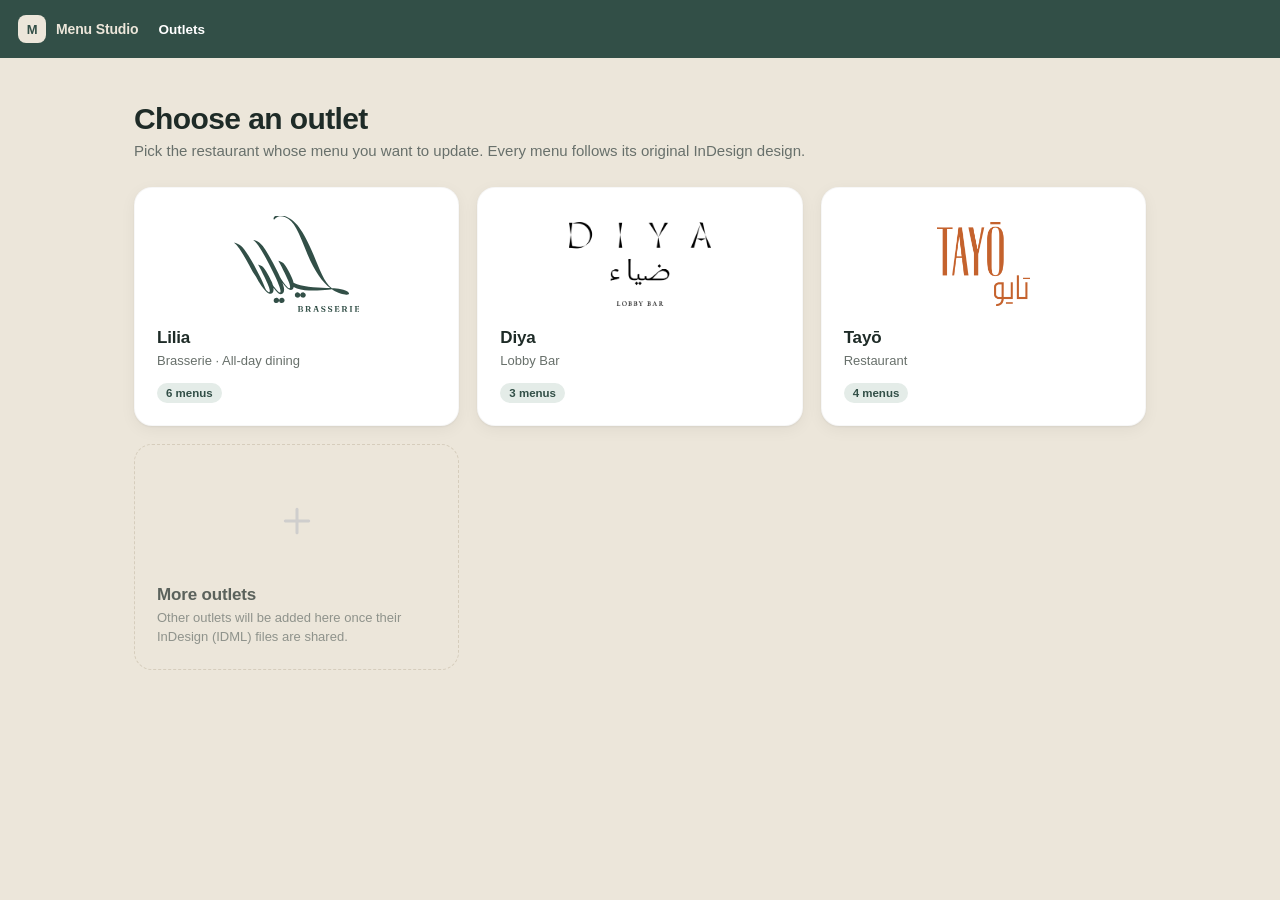
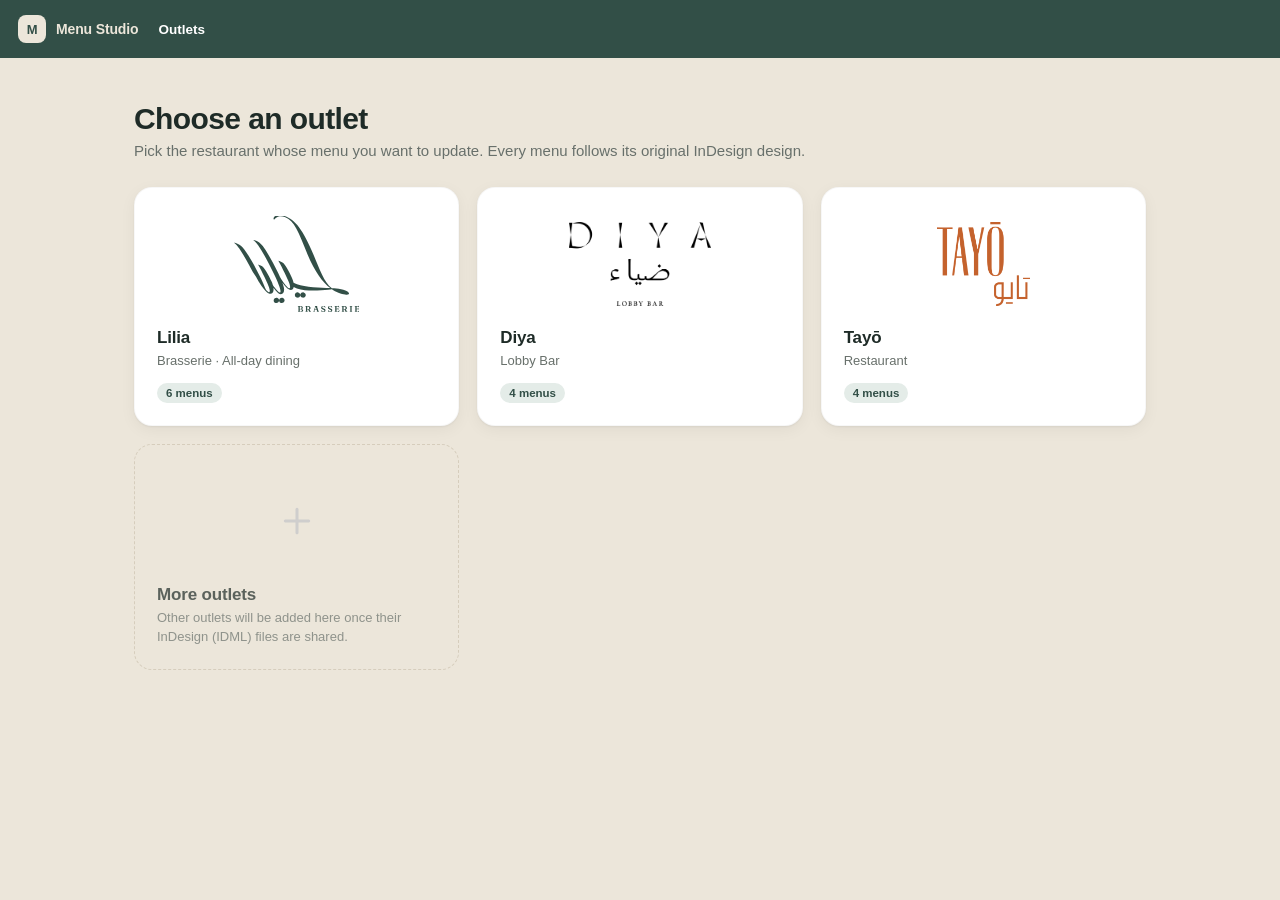
